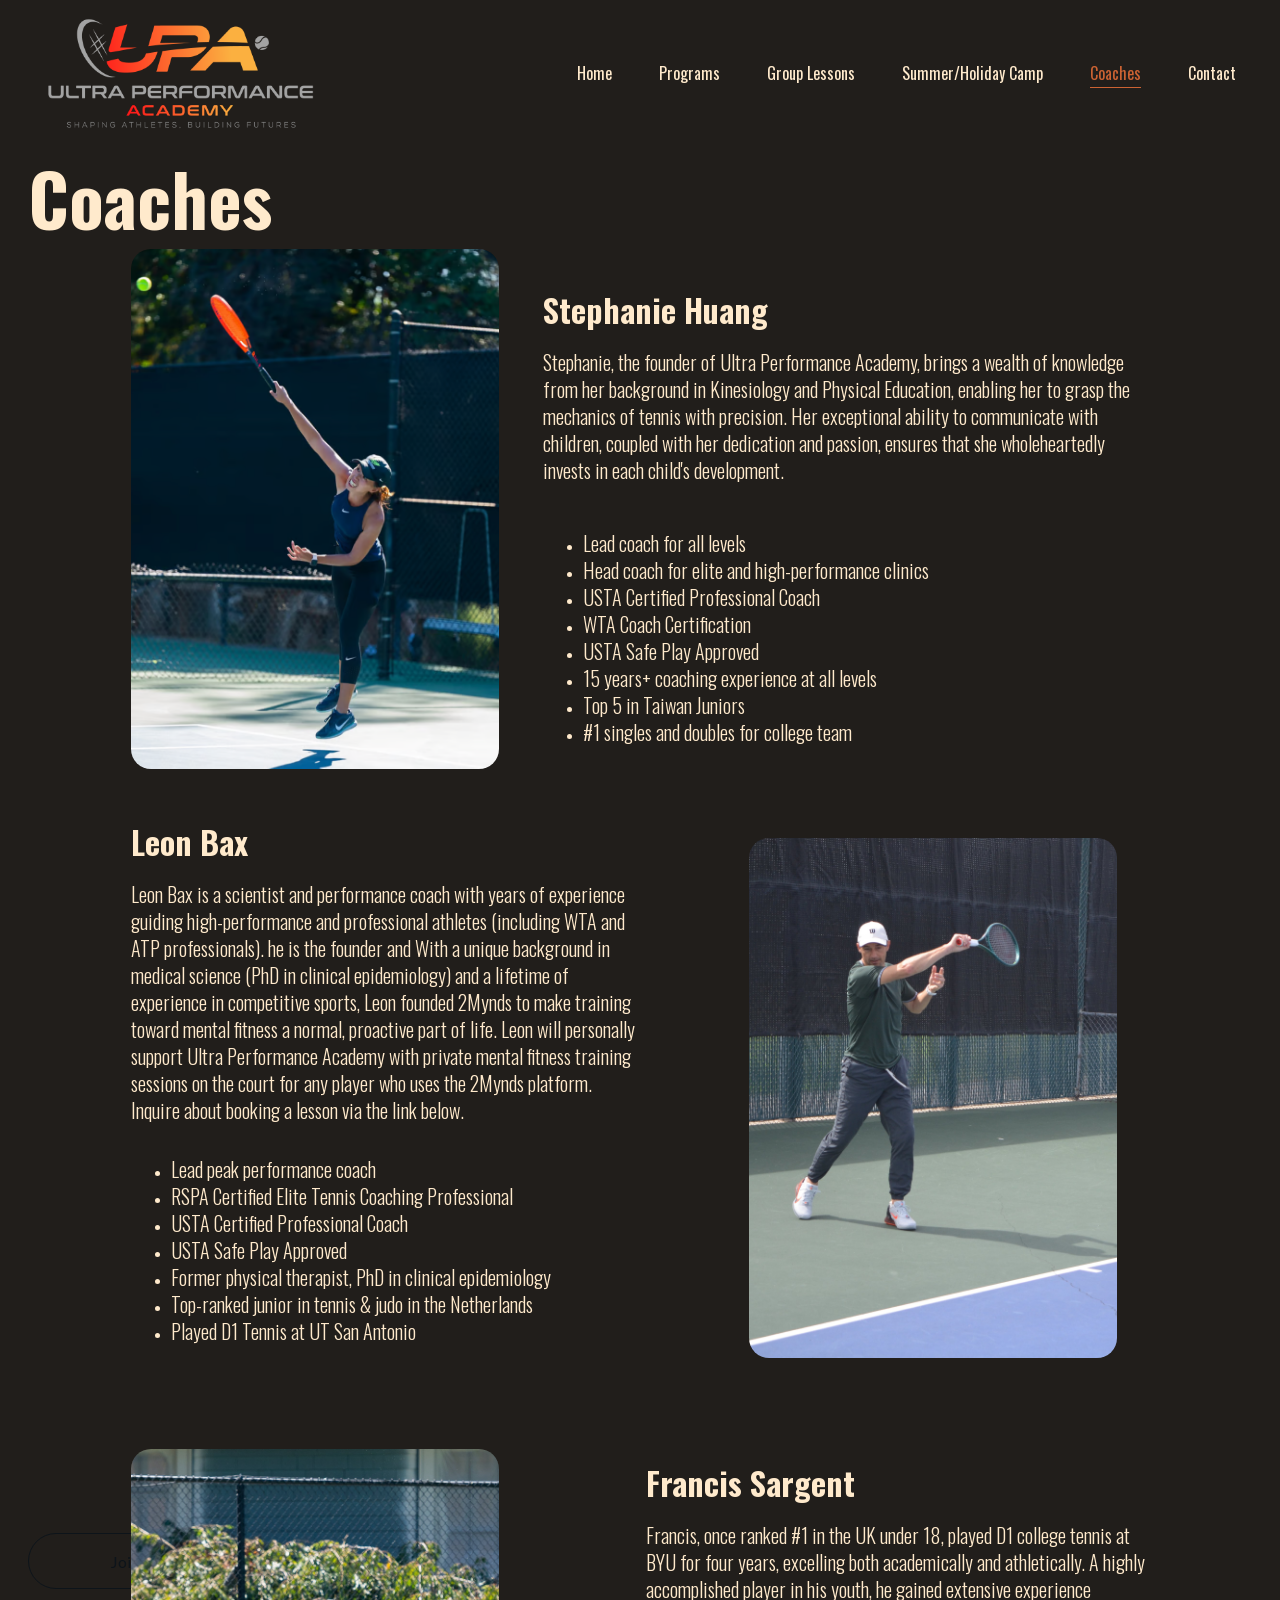
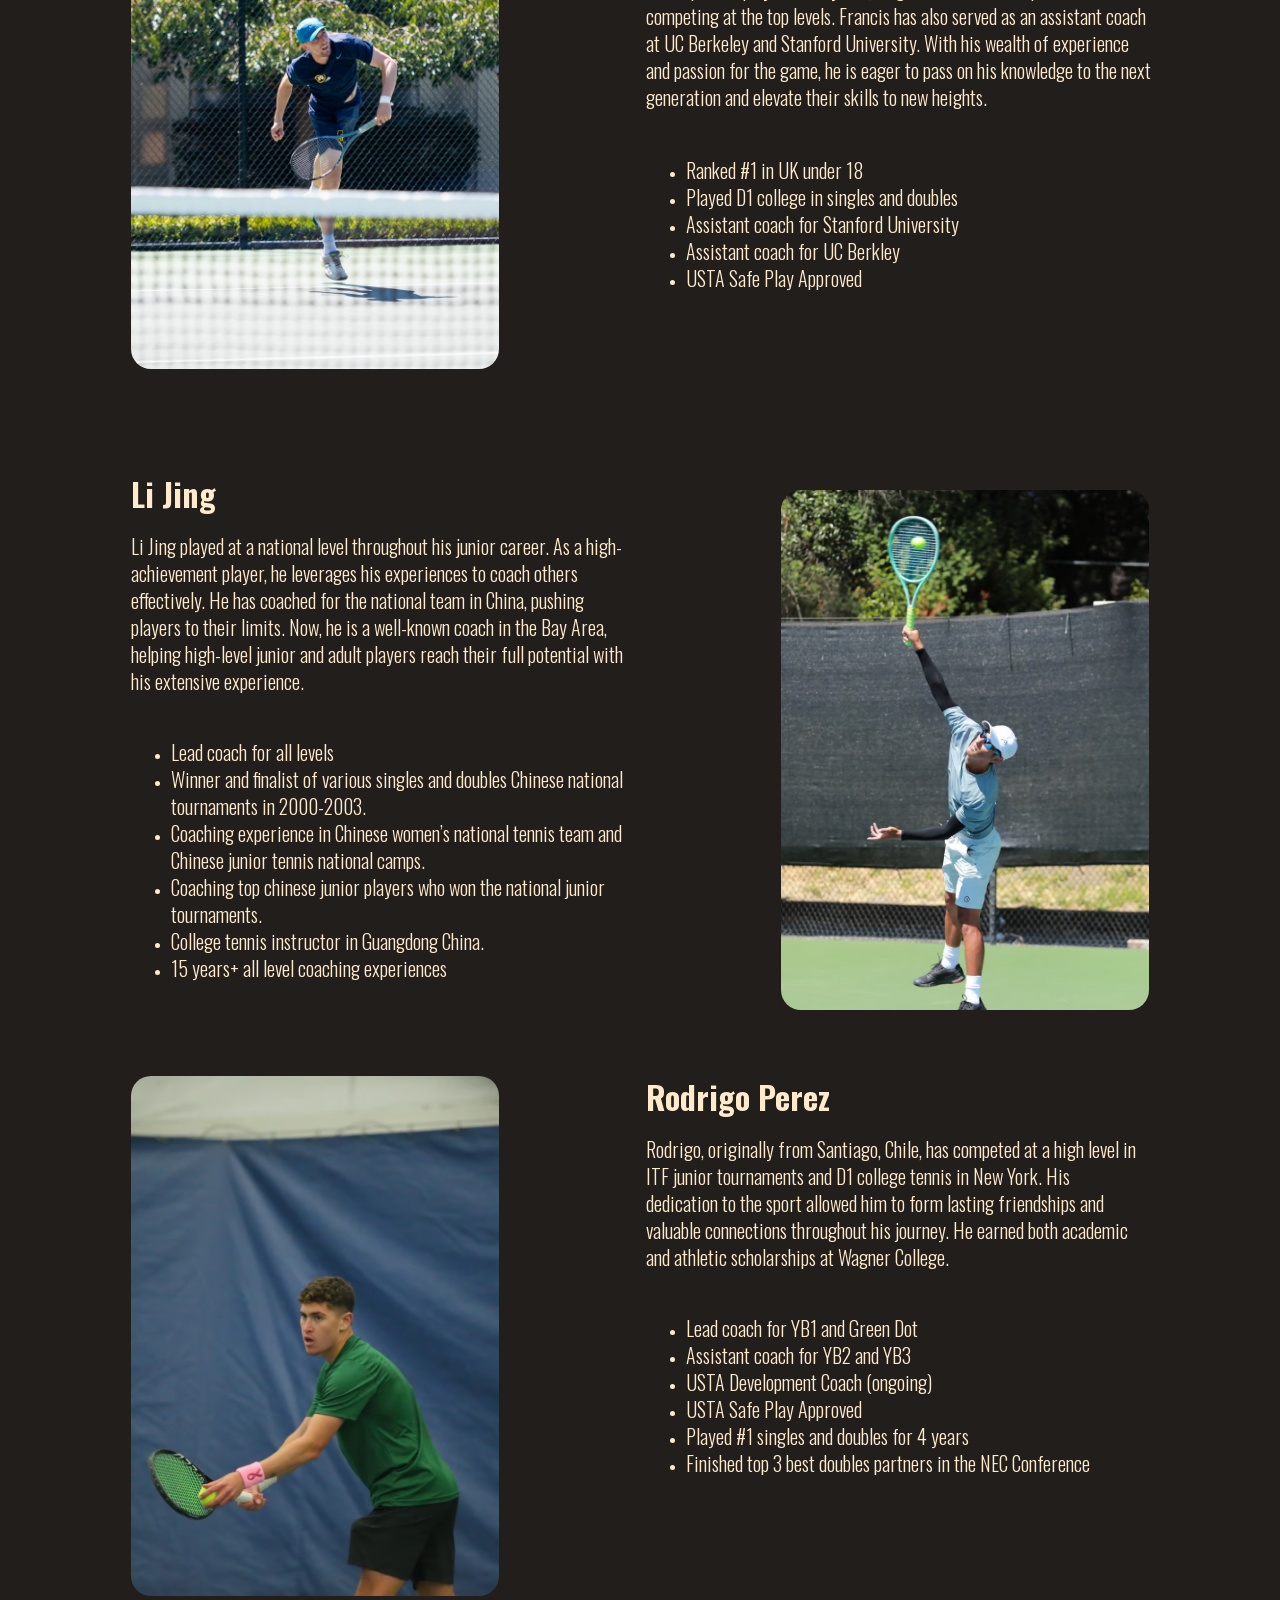
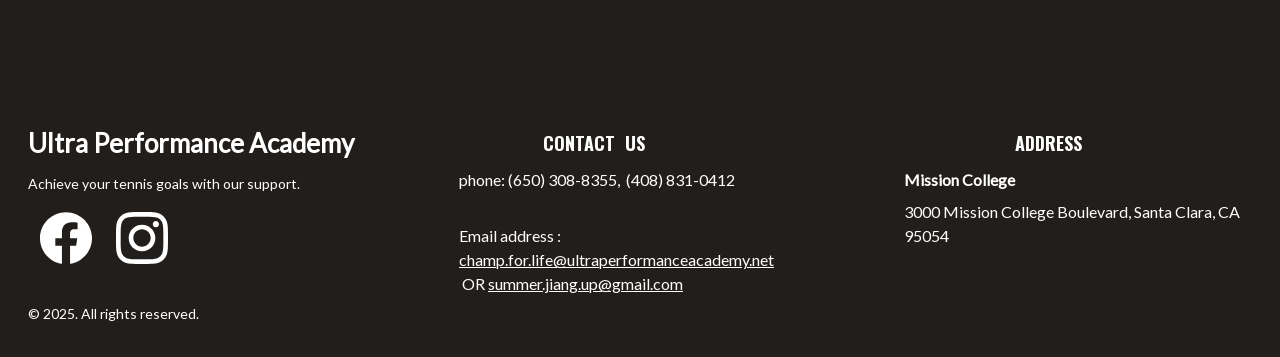
==== coaches.html @ bac02d7b "Polyfill sticky nav: dark bar + shadow after scroll past .sticky-trigger Zyro toggles opaque header " ====
<!DOCTYPE html><html lang="en"> <head><meta charset="utf-8"><meta name="viewport" content="width=device-width, initial-scale=1.0"><meta name="generator" content="Hostinger Website Builder"><script type="application/ld+json">{"@context":"https://schema.org/","name":"Expert Coaches at Ultra Performance Academy","url":"https://ultraperformanceacademy.net/coaches","description":"Meet our dedicated coaches at Ultra Performance Academy, Bay Area's premier tennis academy. Our team fosters a supportive environment for athletes to grow, achieve their goals, and excel both on and off the court.","inLanguage":"en","keywords":["tennis academy","dedicated coaches","athlete development"],"@type":"WebPage"}</script><!--[--><link rel="preconnect" href="https://assets.zyrosite.com"><!----><!----><!----><!----><!--[--><link rel="alternate" hreflang="x-default" href="coaches.html"><!--]--><link rel="stylesheet" href="assets/fonts/fonts.css" /><link rel="stylesheet" href="assets/fonts/fonts.css" /><link rel="stylesheet" href="assets/fonts/fonts.css" /><title>Expert Coaches at Ultra Performance Academy | Ultra Performance Academy</title><meta name="description" content="Meet our dedicated coaches at Ultra Performance Academy, Bay Area&#39;s premier tennis academy. Our team fosters a supportive environment for athletes to grow, achieve their goals, and excel both on and off the court."><link rel="icon" size="16x16" href="data:;base64,iVBORw0KGgo="><link rel="icon" size="32x32" href="data:;base64,iVBORw0KGgo="><link rel="icon" size="192x192" href="data:;base64,iVBORw0KGgo="><link rel="apple-touch-icon" href="data:;base64,iVBORw0KGgo="><meta content="https://ultraperformanceacademy.net/coaches" property="og:url"><link rel="canonical" href="coaches.html"><meta content="Expert Coaches at Ultra Performance Academy | Ultra Performance Academy" property="og:title"><meta name="twitter:title" content="Expert Coaches at Ultra Performance Academy | Ultra Performance Academy"><meta content="website" property="og:type"><meta property="og:description" content="Meet our dedicated coaches at Ultra Performance Academy, Bay Area&#39;s premier tennis academy. Our team fosters a supportive environment for athletes to grow, achieve their goals, and excel both on and off the court."><meta name="twitter:description" content="Meet our dedicated coaches at Ultra Performance Academy, Bay Area&#39;s premier tennis academy. Our team fosters a supportive environment for athletes to grow, achieve their goals, and excel both on and off the court."><meta property="og:site_name" content="Ultra Performance Academy"><meta name="keywords" content="tennis academy, dedicated coaches, athlete development"><meta property="og:image"><meta name="twitter:image"><meta content="" property="og:image:alt"><meta content="" name="twitter:image:alt"><meta name="twitter:card" content="summary_large_image"><!----><!--]--><style></style><link rel="prefetch" href="assets/site/traffic.txt"><script>(function(){const postDate = null;

			const currentDate = new Date().setHours(0, 0, 0, 0);
			const postPublishDate = new Date(postDate).setHours(0, 0, 0, 0);

			if (postPublishDate && currentDate < postPublishDate) {
				window.location.replace('/');
			}
		})();</script><link rel="stylesheet" href="assets/astro/_..f084XC0J.css">
<link rel="stylesheet" href="assets/astro/cookieconsent.CpXrOrr9.css">
<link rel="stylesheet" href="assets/astro/Page.kmFvoTP7.css">
<style>:root{--color-meteorite-dark: #2f1c6a;--color-meteorite-dark-2: #1F1346;--color-meteorite: #8c85ff;--color-meteorite-light: #d5dfff;--color-primary-dark: #5025d1;--color-primary: #673de6;--color-primary-light: #ebe4ff;--color-primary-charts: #B39EF3;--color-danger-dark: #d63163;--color-danger: #fc5185;--color-danger-light: #ffe8ef;--color-danger-charts: #FEA8C2;--color-warning-dark: #fea419;--color-warning-dark-2: #9F6000;--color-warning-charts: #FFD28C;--color-warning: #ffcd35;--color-warning-light: #fff8e2;--color-success-dark: #008361;--color-success: #00b090;--color-success-light: #def4f0;--color-dark: #1d1e20;--color-gray-dark: #36344d;--color-gray: #727586;--color-gray-border: #dadce0;--color-gray-light: #f2f3f6;--color-light: #fff;--color-azure: #357df9;--color-azure-light: #e3ebf9;--color-azure-dark: #265ab2;--color-indigo: #6366F1;--color-neutral-200: #D8DAE0}.whats-app-bubble{position:fixed;z-index:19;display:flex;right:20px;bottom:24px;cursor:pointer;border-radius:100px;box-shadow:#00000026 0 4px 12px}#wtpQualitySign_fixedCSS,#wtpQualitySign_popupCSS{bottom:10px!important}#wtpQualitySign_fixedCSS{z-index:17!important}#wtpQualitySign_popupCSS{z-index:18!important}
</style><script>(function(){var p=location.protocol,s=location.search;if(/[?&]anim=1(?:&|$)/.test(s))document.documentElement.classList.add("respect-zyro-animations");if(p==="file:"||p==="vscode-webview:"||/[?&]static=1(?:&|$)/.test(s))document.documentElement.classList.add("no-entry-anim");})();</script><link rel="stylesheet" href="assets/astro/animation-fallback.css" /><script src="assets/astro/header-scroll-polyfill.js" defer></script></head> <body> <div> <style>astro-island,astro-slot,astro-static-slot{display:contents}</style><script>(()=>{var e=async t=>{await(await t())()};(self.Astro||(self.Astro={})).only=e;window.dispatchEvent(new Event("astro:only"));})();</script><script>(()=>{var A=Object.defineProperty;var C=(i,o,a)=>o in i?A(i,o,{enumerable:!0,configurable:!0,writable:!0,value:a}):i[o]=a;var l=(i,o,a)=>C(i,typeof o!="symbol"?o+"":o,a);var E=new Set(["__proto__","constructor","prototype"]);{let i={0:t=>y(t),1:t=>a(t),2:t=>new RegExp(t),3:t=>new Date(t),4:t=>new Map(a(t)),5:t=>new Set(a(t)),6:t=>BigInt(t),7:t=>new URL(t),8:t=>new Uint8Array(t),9:t=>new Uint16Array(t),10:t=>new Uint32Array(t),11:t=>Number.POSITIVE_INFINITY*t},o=t=>{let[h,e]=t;return h in i?i[h](e):void 0},a=t=>t.map(o),y=t=>typeof t!="object"||t===null?t:Object.fromEntries(Object.entries(t).map(([h,e])=>[h,o(e)]));class f extends HTMLElement{constructor(){super(...arguments);l(this,"Component");l(this,"hydrator");l(this,"hydrate",async()=>{var b;if(!this.hydrator||!this.isConnected)return;let e=(b=this.parentElement)==null?void 0:b.closest("astro-island[ssr]");if(e){e.addEventListener("astro:hydrate",this.hydrate,{once:!0});return}let c=this.querySelectorAll("astro-slot"),n={},p=this.querySelectorAll("template[data-astro-template]");for(let r of p){let s=r.closest(this.tagName);s!=null&&s.isSameNode(this)&&(n[r.getAttribute("data-astro-template")||"default"]=r.innerHTML,r.remove())}for(let r of c){let s=r.closest(this.tagName);s!=null&&s.isSameNode(this)&&(n[r.getAttribute("name")||"default"]=r.innerHTML)}let u;try{u=this.hasAttribute("props")?y(JSON.parse(this.getAttribute("props"))):{}}catch(r){let s=this.getAttribute("component-url")||"<unknown>",v=this.getAttribute("component-export");throw v&&(s+=` (export ${v})`),console.error(`[hydrate] Error parsing props for component ${s}`,this.getAttribute("props"),r),r}let d;await this.hydrator(this)(this.Component,u,n,{client:this.getAttribute("client")}),this.removeAttribute("ssr"),this.dispatchEvent(new CustomEvent("astro:hydrate"))});l(this,"unmount",()=>{this.isConnected||this.dispatchEvent(new CustomEvent("astro:unmount"))})}disconnectedCallback(){document.removeEventListener("astro:after-swap",this.unmount),document.addEventListener("astro:after-swap",this.unmount,{once:!0})}connectedCallback(){if(!this.hasAttribute("await-children")||document.readyState==="interactive"||document.readyState==="complete")this.childrenConnectedCallback();else{let e=()=>{document.removeEventListener("DOMContentLoaded",e),c.disconnect(),this.childrenConnectedCallback()},c=new MutationObserver(()=>{var n;((n=this.lastChild)==null?void 0:n.nodeType)===Node.COMMENT_NODE&&this.lastChild.nodeValue==="astro:end"&&(this.lastChild.remove(),e())});c.observe(this,{childList:!0}),document.addEventListener("DOMContentLoaded",e)}}async childrenConnectedCallback(){let e=this.getAttribute("before-hydration-url");e&&await import(e),this.start()}async start(){let e=JSON.parse(this.getAttribute("opts")),c=this.getAttribute("client");if(Astro[c]===void 0){window.addEventListener(`astro:${c}`,()=>this.start(),{once:!0});return}try{await Astro[c](async()=>{let n=this.getAttribute("renderer-url"),[p,{default:u}]=await Promise.all([import(this.getAttribute("component-url")),n?import(n):()=>()=>{}]),d=this.getAttribute("component-export")||"default";if(d.includes(".")){this.Component=p;for(let m of d.split(".")){if(E.has(m)||!this.Component||typeof this.Component!="object"&&typeof this.Component!="function"||!Object.hasOwn(this.Component,m))throw new Error(`Invalid component export path: ${d}`);this.Component=this.Component[m]}}else{if(E.has(d))throw new Error(`Invalid component export path: ${d}`);this.Component=p[d]}return this.hydrator=u,this.hydrate},e,this)}catch(n){console.error("[astro-island] Error hydrating %s",this.getAttribute("component-url"),n)}}attributeChangedCallback(){this.hydrate()}}l(f,"observedAttributes",["props"]),customElements.get("astro-island")||customElements.define("astro-island",f)}})();</script><astro-island uid="2fBzo7" component-url="assets/astro/ClientHead.BhQ41lFz.js" component-export="default" renderer-url="assets/astro/client.CLV3Binp.js" props="{&quot;page-noindex&quot;:[0,false],&quot;canonical-url&quot;:[0,&quot;https://ultraperformanceacademy.net/coaches&quot;],&quot;site-meta&quot;:[0,{&quot;version&quot;:[0,201],&quot;template&quot;:[0,&quot;aigenerated&quot;],&quot;metaTitle&quot;:[0,&quot;Ultra Performance Academy&quot;],&quot;aiWebsiteType&quot;:[0,&quot;Business&quot;],&quot;defaultLocale&quot;:[0,&quot;system&quot;],&quot;isPrivateModeActive&quot;:[0,false],&quot;demoEcommerceStoreId&quot;:[0,&quot;demo_01G0E9P2R0CFTNBWEEFCEV8EG5&quot;],&quot;shouldAddWWWPrefixToDomain&quot;:[0,false]}],&quot;domain&quot;:[0,&quot;ultraperformanceacademy.net&quot;]}" ssr client="only" opts="{&quot;name&quot;:&quot;ClientHead&quot;,&quot;value&quot;:&quot;vue&quot;}"></astro-island> <script>(()=>{var e=async t=>{await(await t())()};(self.Astro||(self.Astro={})).load=e;window.dispatchEvent(new Event("astro:load"));})();</script><astro-island uid="ZEvBFn" prefix="s1" component-url="assets/astro/Page.DamvI485.js" component-export="default" renderer-url="assets/astro/client.CLV3Binp.js" props="{&quot;pageData&quot;:[0,{&quot;pages&quot;:[0,{&quot;z7ZmaN&quot;:[0,{&quot;meta&quot;:[0,{&quot;title&quot;:[0,&quot;Premier Tennis Academy in Bay Area for Aspiring Athletes&quot;],&quot;noindex&quot;:[0,false],&quot;keywords&quot;:[1,[[0,&quot;tennis academy&quot;],[0,&quot;Bay Area&quot;],[0,&quot;athlete development&quot;]]],&quot;password&quot;:[0,&quot;&quot;],&quot;ogImageAlt&quot;:[0,&quot;&quot;],&quot;description&quot;:[0,&quot;At Ultra Performance Academy, we provide tailored tennis programs designed to help players excel. Our experienced coaches foster a supportive environment, encouraging athletes to push their limits and achieve their goals both on and off the court. Join us to elevate your game and experience growth.&quot;],&quot;focusKeyword&quot;:[0,&quot;tennis academy&quot;],&quot;passwordDesign&quot;:[0,&quot;default&quot;],&quot;passwordBackText&quot;:[0,&quot;Back to&quot;],&quot;passwordButtonText&quot;:[0,&quot;Enter&quot;],&quot;passwordHeadingText&quot;:[0,&quot;Guest area&quot;],&quot;passwordSubheadingText&quot;:[0,&quot;Please enter the password to access the page&quot;],&quot;passwordPlaceholderText&quot;:[0,&quot;Type password&quot;]}],&quot;name&quot;:[0,&quot;Small Group&quot;],&quot;slug&quot;:[0,&quot;small-group&quot;],&quot;type&quot;:[0,&quot;default&quot;],&quot;blocks&quot;:[1,[[0,&quot;zd40Sk&quot;],[0,&quot;zffVPf&quot;]]],&quot;hiddenSlots&quot;:[1,[]]}],&quot;zZMSg3&quot;:[0,{&quot;meta&quot;:[0,{&quot;title&quot;:[0,&quot;Premier Tennis Academy in Bay Area for Aspiring Athletes&quot;],&quot;noindex&quot;:[0,false],&quot;keywords&quot;:[1,[[0,&quot;tennis academy&quot;],[0,&quot;Bay Area&quot;],[0,&quot;athlete development&quot;]]],&quot;password&quot;:[0,&quot;&quot;],&quot;ogImageAlt&quot;:[0,&quot;&quot;],&quot;description&quot;:[0,&quot;At Ultra Performance Academy, we provide tailored tennis programs designed to help players excel. Our experienced coaches foster a supportive environment, encouraging athletes to push their limits and achieve their goals both on and off the court. Join us to elevate your game and experience growth.&quot;],&quot;focusKeyword&quot;:[0,&quot;tennis academy&quot;],&quot;passwordDesign&quot;:[0,&quot;default&quot;],&quot;passwordBackText&quot;:[0,&quot;Back to&quot;],&quot;passwordButtonText&quot;:[0,&quot;Enter&quot;],&quot;passwordHeadingText&quot;:[0,&quot;Guest area&quot;],&quot;passwordSubheadingText&quot;:[0,&quot;Please enter the password to access the page&quot;],&quot;passwordPlaceholderText&quot;:[0,&quot;Type password&quot;]}],&quot;name&quot;:[0,&quot;Group Lessons&quot;],&quot;slug&quot;:[0,&quot;group-lessons&quot;],&quot;type&quot;:[0,&quot;default&quot;],&quot;blocks&quot;:[1,[[0,&quot;zhB6Fr&quot;],[0,&quot;zzUuTt&quot;],[0,&quot;zZacQu&quot;]]],&quot;hiddenSlots&quot;:[1,[]]}],&quot;zwQZJ2&quot;:[0,{&quot;meta&quot;:[0,{&quot;title&quot;:[0,&quot;Premier Tennis Academy in Bay Area for Aspiring Athletes&quot;],&quot;noindex&quot;:[0,false],&quot;keywords&quot;:[1,[[0,&quot;tennis academy&quot;],[0,&quot;Bay Area&quot;],[0,&quot;athlete development&quot;]]],&quot;password&quot;:[0,&quot;&quot;],&quot;ogImageAlt&quot;:[0,&quot;&quot;],&quot;description&quot;:[0,&quot;At Ultra Performance Academy, we provide tailored tennis programs designed to help players excel. Our experienced coaches foster a supportive environment, encouraging athletes to push their limits and achieve their goals both on and off the court. Join us to elevate your game and experience growth.&quot;],&quot;focusKeyword&quot;:[0,&quot;tennis academy&quot;],&quot;passwordDesign&quot;:[0,&quot;default&quot;],&quot;passwordBackText&quot;:[0,&quot;Back to&quot;],&quot;passwordButtonText&quot;:[0,&quot;Enter&quot;],&quot;passwordHeadingText&quot;:[0,&quot;Guest area&quot;],&quot;passwordSubheadingText&quot;:[0,&quot;Please enter the password to access the page&quot;],&quot;passwordPlaceholderText&quot;:[0,&quot;Type password&quot;]}],&quot;name&quot;:[0,&quot;Summer/Holiday Camp&quot;],&quot;slug&quot;:[0,&quot;summerholiday-camp&quot;],&quot;type&quot;:[0,&quot;default&quot;],&quot;blocks&quot;:[1,[[0,&quot;zPOFpk&quot;],[0,&quot;zQC7pj&quot;]]],&quot;hiddenSlots&quot;:[1,[]]}],&quot;ai-BxgeD&quot;:[0,{&quot;meta&quot;:[0,{&quot;title&quot;:[0,&quot;Premier Tennis Academy in Bay Area for Aspiring Athletes&quot;],&quot;keywords&quot;:[1,[[0,&quot;tennis academy&quot;],[0,&quot;Bay Area&quot;],[0,&quot;athlete development&quot;]]],&quot;description&quot;:[0,&quot;At Ultra Performance Academy, we provide tailored tennis programs designed to help players excel. Our experienced coaches foster a supportive environment, encouraging athletes to push their limits and achieve their goals both on and off the court. Join us to elevate your game and experience growth.&quot;],&quot;focusKeyword&quot;:[0,&quot;tennis academy&quot;]}],&quot;name&quot;:[0,&quot;Programs&quot;],&quot;slug&quot;:[0,&quot;programs&quot;],&quot;type&quot;:[0,&quot;default&quot;],&quot;blocks&quot;:[1,[[0,&quot;ai-tkQhTM&quot;],[0,&quot;z2Oli8&quot;],[0,&quot;ai-IC1CFQ&quot;],[0,&quot;ai-4ZuwDZ&quot;]]],&quot;hiddenSlots&quot;:[1,[]]}],&quot;ai-OQQh6&quot;:[0,{&quot;meta&quot;:[0,{&quot;title&quot;:[0,&quot;Expert Coaches at Ultra Performance Academy&quot;],&quot;keywords&quot;:[1,[[0,&quot;tennis academy&quot;],[0,&quot;dedicated coaches&quot;],[0,&quot;athlete development&quot;]]],&quot;description&quot;:[0,&quot;Meet our dedicated coaches at Ultra Performance Academy, Bay Area&#39;s premier tennis academy. Our team fosters a supportive environment for athletes to grow, achieve their goals, and excel both on and off the court.&quot;],&quot;focusKeyword&quot;:[0,&quot;tennis academy&quot;]}],&quot;name&quot;:[0,&quot;Coaches&quot;],&quot;slug&quot;:[0,&quot;coaches&quot;],&quot;type&quot;:[0,&quot;default&quot;],&quot;blocks&quot;:[1,[[0,&quot;ai-19pB5F&quot;]]],&quot;hiddenSlots&quot;:[1,[]]}],&quot;ai-ZcPyM&quot;:[0,{&quot;meta&quot;:[0,{&quot;title&quot;:[0,&quot;Premier Tennis Academy in the Bay Area&quot;],&quot;keywords&quot;:[1,[[0,&quot;tennis academy&quot;],[0,&quot;Bay Area&quot;],[0,&quot;performance coaching&quot;]]],&quot;description&quot;:[0,&quot;Ultra Performance Tennis Academy offers expert coaching and a supportive environment for tennis players. Our dedicated team helps athletes achieve their goals, fostering growth both on and off the court. Join us to elevate your game and experience unparalleled training.&quot;],&quot;focusKeyword&quot;:[0,&quot;tennis academy&quot;]}],&quot;name&quot;:[0,&quot;Home&quot;],&quot;slug&quot;:[0,&quot;home&quot;],&quot;type&quot;:[0,&quot;default&quot;],&quot;blocks&quot;:[1,[[0,&quot;ai--NWn9j&quot;],[0,&quot;ai-GohkJZ&quot;],[0,&quot;ai-s6IZIV&quot;],[0,&quot;ai-DNVog2&quot;],[0,&quot;ai-yVNNNf&quot;]]],&quot;hiddenSlots&quot;:[1,[]]}],&quot;ai-ihdeA&quot;:[0,{&quot;meta&quot;:[0,{&quot;title&quot;:[0,&quot;Contact Ultra Performance Academy for Tennis Training Inquiries&quot;],&quot;keywords&quot;:[1,[[0,&quot;tennis academy&quot;],[0,&quot;coaching&quot;],[0,&quot;athlete support&quot;]]],&quot;description&quot;:[0,&quot;Get in touch with Ultra Performance Academy to learn more about our tennis programs, coaching staff, and how we can help you achieve your athletic goals in a supportive environment. We look forward to hearing from you!&quot;],&quot;focusKeyword&quot;:[0,&quot;tennis academy&quot;]}],&quot;name&quot;:[0,&quot;Contact&quot;],&quot;slug&quot;:[0,&quot;contact&quot;],&quot;type&quot;:[0,&quot;default&quot;],&quot;blocks&quot;:[1,[[0,&quot;ai-1dMDgy&quot;],[0,&quot;ai-3Z8mOR&quot;]]],&quot;hiddenSlots&quot;:[1,[]]}]}],&quot;blocks&quot;:[0,{&quot;header&quot;:[0,{&quot;slot&quot;:[0,&quot;header&quot;],&quot;type&quot;:[0,&quot;BlockNavigation&quot;],&quot;mobile&quot;:[0,{&quot;height&quot;:[0,72],&quot;logoHeight&quot;:[0,24]}],&quot;desktop&quot;:[0,{&quot;height&quot;:[0,145],&quot;logoHeight&quot;:[0,117]}],&quot;settings&quot;:[0,{&quot;styles&quot;:[0,{&quot;width&quot;:[0,&quot;1240px&quot;],&quot;padding&quot;:[0,&quot;14px 16px 14px 16px&quot;],&quot;m-padding&quot;:[0,&quot;24px 16px 24px 16px&quot;],&quot;logo-width&quot;:[0,&quot;272px&quot;],&quot;cartIconSize&quot;:[0,&quot;24px&quot;],&quot;link-spacing&quot;:[0,&quot;47px&quot;],&quot;m-logo-width&quot;:[0,&quot;55px&quot;],&quot;m-link-spacing&quot;:[0,&quot;20px&quot;],&quot;element-spacing&quot;:[0,&quot;32px&quot;],&quot;contrastBackgroundColor&quot;:[0,&quot;rgb(67, 61, 55)&quot;]}],&quot;cartText&quot;:[0,&quot;&quot;],&quot;isSticky&quot;:[0,true],&quot;showLogo&quot;:[0,true],&quot;headerLayout&quot;:[0,&quot;desktop-1&quot;],&quot;isCartVisible&quot;:[0,true],&quot;logoImagePath&quot;:[0,&quot;transparent1-YbNB6q61jjSn7eRZ.png&quot;],&quot;mHeaderLayout&quot;:[0,&quot;mobile-1&quot;],&quot;logoImageOrigin&quot;:[0,&quot;assets&quot;],&quot;mobileLinksAlignment&quot;:[0,&quot;right&quot;]}],&quot;zindexes&quot;:[1,[]],&quot;background&quot;:[0,{&quot;color&quot;:[0,&quot;rgb(33, 30, 27)&quot;],&quot;current&quot;:[0,&quot;color&quot;],&quot;isTransparent&quot;:[0,true]}],&quot;components&quot;:[1,[]],&quot;fontFamily&quot;:[0,&quot;Oswald&quot;],&quot;fontWeight&quot;:[0,400],&quot;logoAspectRatio&quot;:[0,2.3255813953488373],&quot;navLinkTextColor&quot;:[0,&quot;rgb(255, 234, 204)&quot;],&quot;navLinkTextColorHover&quot;:[0,&quot;rgb(204, 99, 51)&quot;]}],&quot;zSiG-O&quot;:[0,{&quot;slot&quot;:[0,&quot;footer&quot;],&quot;type&quot;:[0,&quot;BlockLayout&quot;],&quot;mobile&quot;:[0,{&quot;minHeight&quot;:[0,697]}],&quot;desktop&quot;:[0,{&quot;minHeight&quot;:[0,254]}],&quot;settings&quot;:[0,{&quot;styles&quot;:[0,{&quot;cols&quot;:[0,&quot;12&quot;],&quot;rows&quot;:[0,10],&quot;width&quot;:[0,&quot;1224px&quot;],&quot;m-rows&quot;:[0,&quot;1&quot;],&quot;col-gap&quot;:[0,&quot;24px&quot;],&quot;row-gap&quot;:[0,&quot;16px&quot;],&quot;row-size&quot;:[0,&quot;48px&quot;],&quot;column-gap&quot;:[0,&quot;24px&quot;],&quot;block-padding&quot;:[0,&quot;16px 0 16px 0&quot;],&quot;m-block-padding&quot;:[0,&quot;40px 16px 40px 16px&quot;]}]}],&quot;zindexes&quot;:[1,[[0,&quot;ai-6lvrov&quot;],[0,&quot;ai-QJbltx&quot;],[0,&quot;ai--IpMId&quot;],[0,&quot;ai-DMmvE7&quot;],[0,&quot;ai-1KKXez&quot;],[0,&quot;ai-dmyfGE&quot;],[0,&quot;ai-dn2DAU&quot;],[0,&quot;zQIr0T&quot;]]],&quot;background&quot;:[0,{&quot;color&quot;:[0,&quot;#211E1B&quot;],&quot;current&quot;:[0,&quot;color&quot;]}],&quot;components&quot;:[1,[[0,&quot;ai-6lvrov&quot;],[0,&quot;ai-QJbltx&quot;],[0,&quot;ai--IpMId&quot;],[0,&quot;ai-DMmvE7&quot;],[0,&quot;ai-1KKXez&quot;],[0,&quot;ai-dmyfGE&quot;],[0,&quot;ai-dn2DAU&quot;],[0,&quot;zQIr0T&quot;]]],&quot;initialBlockId&quot;:[0,&quot;W7N_1fYuy&quot;]}],&quot;ai-19pB5F&quot;:[0,{&quot;type&quot;:[0,&quot;BlockLayout&quot;],&quot;mobile&quot;:[0,{&quot;minHeight&quot;:[0,3736]}],&quot;desktop&quot;:[0,{&quot;minHeight&quot;:[0,3158]}],&quot;settings&quot;:[0,{&quot;styles&quot;:[0,{&quot;block-padding&quot;:[0,&quot;16px 0 16px 0&quot;],&quot;m-block-padding&quot;:[0,&quot;16px&quot;]}]}],&quot;zindexes&quot;:[1,[[0,&quot;ai-fplKPO&quot;],[0,&quot;ai-nY3ghB&quot;],[0,&quot;ai-RGy2OJ&quot;],[0,&quot;zgxOm2&quot;],[0,&quot;zX3lEV&quot;],[0,&quot;zp6MD5&quot;],[0,&quot;zC0EGZ&quot;],[0,&quot;zUWN8z&quot;],[0,&quot;z3bPzD&quot;],[0,&quot;zxRD5r&quot;],[0,&quot;zEb1MO&quot;],[0,&quot;zfVm-E&quot;]]],&quot;attachment&quot;:[0,&quot;fixed&quot;],&quot;background&quot;:[0,{&quot;color&quot;:[0,&quot;rgb(33, 30, 27)&quot;],&quot;current&quot;:[0,&quot;color&quot;],&quot;gradient&quot;:[0,{&quot;angle&quot;:[0,135],&quot;colors&quot;:[1,[[0,{&quot;value&quot;:[0,&quot;#CC6333&quot;]}],[0,{&quot;value&quot;:[0,&quot;rgb(143, 17, 168)&quot;]}]]],&quot;isAnimated&quot;:[0,false]}],&quot;overlay-opacity&quot;:[0,&quot;0.90&quot;]}],&quot;components&quot;:[1,[[0,&quot;ai-fplKPO&quot;],[0,&quot;ai-nY3ghB&quot;],[0,&quot;ai-RGy2OJ&quot;],[0,&quot;zgxOm2&quot;],[0,&quot;zX3lEV&quot;],[0,&quot;zp6MD5&quot;],[0,&quot;zC0EGZ&quot;],[0,&quot;zUWN8z&quot;],[0,&quot;z3bPzD&quot;],[0,&quot;zxRD5r&quot;],[0,&quot;zEb1MO&quot;],[0,&quot;zfVm-E&quot;]]],&quot;initialBlockId&quot;:[0,&quot;z4bZoG&quot;]}]}],&quot;elements&quot;:[0,{&quot;z3bPzD&quot;:[0,{&quot;rel&quot;:[0,&quot;nofollow&quot;],&quot;type&quot;:[0,&quot;GridImage&quot;],&quot;mobile&quot;:[0,{&quot;top&quot;:[0,1385],&quot;left&quot;:[0,0],&quot;width&quot;:[0,328],&quot;height&quot;:[0,224]}],&quot;desktop&quot;:[0,{&quot;top&quot;:[0,693],&quot;crop&quot;:[0,{&quot;top&quot;:[0,0],&quot;left&quot;:[0,19.304556354916063],&quot;scale&quot;:[0,1]}],&quot;left&quot;:[0,721],&quot;width&quot;:[0,368],&quot;height&quot;:[0,520],&quot;borderRadius&quot;:[0,&quot;20px&quot;]}],&quot;settings&quot;:[0,{&quot;alt&quot;:[0,&quot;&quot;],&quot;path&quot;:[0,&quot;nl1_7084-mePxgbwjQZHLJkaQ.JPG&quot;],&quot;origin&quot;:[0,&quot;assets&quot;],&quot;styles&quot;:[0,{&quot;align&quot;:[0,&quot;center&quot;],&quot;justify&quot;:[0,&quot;center&quot;],&quot;m-element-margin&quot;:[0,&quot;0 0 16px 0&quot;]}],&quot;clickAction&quot;:[0,&quot;none&quot;]}],&quot;animation&quot;:[0,{&quot;name&quot;:[0,&quot;slide&quot;],&quot;type&quot;:[0,&quot;global&quot;]}],&quot;initialElementId&quot;:[0,&quot;zKG4D9&quot;],&quot;fullResolutionWidth&quot;:[0,3261],&quot;fullResolutionHeight&quot;:[0,2160]}],&quot;zC0EGZ&quot;:[0,{&quot;rel&quot;:[0,&quot;nofollow&quot;],&quot;type&quot;:[0,&quot;GridImage&quot;],&quot;mobile&quot;:[0,{&quot;top&quot;:[0,2890],&quot;left&quot;:[0,0],&quot;width&quot;:[0,328],&quot;height&quot;:[0,224]}],&quot;desktop&quot;:[0,{&quot;top&quot;:[0,1945],&quot;crop&quot;:[0,{&quot;top&quot;:[0,54.09356725146199],&quot;left&quot;:[0,50],&quot;scale&quot;:[0,1]}],&quot;left&quot;:[0,753],&quot;width&quot;:[0,368],&quot;height&quot;:[0,520],&quot;borderRadius&quot;:[0,&quot;20px&quot;]}],&quot;settings&quot;:[0,{&quot;alt&quot;:[0,&quot;&quot;],&quot;path&quot;:[0,&quot;screenshot-2025-04-20-at-11.22.18a-pm-dJoZP5bn5osBWRr4.png&quot;],&quot;origin&quot;:[0,&quot;assets&quot;],&quot;styles&quot;:[0,{&quot;align&quot;:[0,&quot;center&quot;],&quot;justify&quot;:[0,&quot;center&quot;],&quot;m-element-margin&quot;:[0,&quot;0 0 16px 0&quot;]}],&quot;clickAction&quot;:[0,&quot;none&quot;]}],&quot;animation&quot;:[0,{&quot;name&quot;:[0,&quot;slide&quot;],&quot;type&quot;:[0,&quot;global&quot;]}],&quot;initialElementId&quot;:[0,&quot;zKG4D9&quot;],&quot;fullResolutionWidth&quot;:[0,827],&quot;fullResolutionHeight&quot;:[0,1159]}],&quot;zEb1MO&quot;:[0,{&quot;rel&quot;:[0,&quot;nofollow&quot;],&quot;type&quot;:[0,&quot;GridImage&quot;],&quot;mobile&quot;:[0,{&quot;top&quot;:[0,3564],&quot;left&quot;:[0,0],&quot;width&quot;:[0,328],&quot;height&quot;:[0,256]}],&quot;desktop&quot;:[0,{&quot;top&quot;:[0,2531],&quot;crop&quot;:[0,{&quot;top&quot;:[0,100],&quot;left&quot;:[0,39.23076923076923],&quot;scale&quot;:[0,1]}],&quot;left&quot;:[0,103],&quot;width&quot;:[0,368],&quot;height&quot;:[0,520],&quot;borderRadius&quot;:[0,&quot;20px&quot;]}],&quot;settings&quot;:[0,{&quot;alt&quot;:[0,&quot;&quot;],&quot;path&quot;:[0,&quot;screenshot-2025-04-20-at-11.32.48a-pm-mk3v4qoyx6hq3JBe.png&quot;],&quot;origin&quot;:[0,&quot;assets&quot;],&quot;styles&quot;:[0,{&quot;align&quot;:[0,&quot;center&quot;],&quot;justify&quot;:[0,&quot;center&quot;],&quot;m-element-margin&quot;:[0,&quot;0 0 16px 0&quot;]}],&quot;clickAction&quot;:[0,&quot;none&quot;]}],&quot;animation&quot;:[0,{&quot;name&quot;:[0,&quot;slide&quot;],&quot;type&quot;:[0,&quot;global&quot;]}],&quot;initialElementId&quot;:[0,&quot;zKG4D9&quot;],&quot;fullResolutionWidth&quot;:[0,873],&quot;fullResolutionHeight&quot;:[0,1049]}],&quot;zQIr0T&quot;:[0,{&quot;type&quot;:[0,&quot;GridTextBox&quot;],&quot;mobile&quot;:[0,{&quot;top&quot;:[0,414],&quot;left&quot;:[0,0],&quot;width&quot;:[0,328],&quot;height&quot;:[0,112]}],&quot;content&quot;:[0,&quot;&lt;p dir=\&quot;auto\&quot; style=\&quot;color: rgb(255, 255, 255); letter-spacing: normal; margin-bottom: 8px\&quot; class=\&quot;body\&quot;&gt;&lt;span style=\&quot;color: inherit; font-weight: 700\&quot;&gt;&lt;strong&gt;Mission College&lt;/strong&gt;&lt;/span&gt;&lt;/p&gt;&lt;p dir=\&quot;auto\&quot; style=\&quot;color: rgb(255, 255, 255); letter-spacing: normal; margin-bottom: 32px\&quot; class=\&quot;body\&quot;&gt;3000 Mission College Boulevard, Santa Clara, CA 95054&lt;/p&gt;&quot;],&quot;desktop&quot;:[0,{&quot;top&quot;:[0,64],&quot;left&quot;:[0,876],&quot;width&quot;:[0,348],&quot;height&quot;:[0,113]}],&quot;settings&quot;:[0,{&quot;styles&quot;:[0,{&quot;text&quot;:[0,&quot;left&quot;],&quot;align&quot;:[0,&quot;flex-start&quot;],&quot;justify&quot;:[0,&quot;center&quot;],&quot;m-element-margin&quot;:[0,&quot;0 0 24px 0&quot;]}]}],&quot;animation&quot;:[0,{&quot;name&quot;:[0,&quot;slide&quot;],&quot;type&quot;:[0,&quot;global&quot;]}],&quot;initialElementId&quot;:[0,&quot;fRoA6n-q74&quot;]}],&quot;zUWN8z&quot;:[0,{&quot;type&quot;:[0,&quot;GridTextBox&quot;],&quot;mobile&quot;:[0,{&quot;top&quot;:[0,2370],&quot;left&quot;:[0,0],&quot;width&quot;:[0,328],&quot;height&quot;:[0,510]}],&quot;content&quot;:[0,&quot;&lt;h5 dir=\&quot;auto\&quot; style=\&quot;color: rgb(255, 234, 204); --lineHeightDesktop: 1.3; --fontSizeDesktop: 32px; margin-bottom: 16px;\&quot;&gt;&lt;span style=\&quot;font-family: Oswald; font-weight: 700;\&quot;&gt;&lt;strong&gt;Li Jing&lt;/strong&gt;&lt;/span&gt;&lt;/h5&gt;&lt;p dir=\&quot;auto\&quot; class=\&quot;body\&quot; style=\&quot;color: rgb(255, 234, 204); --lineHeightDesktop: 1.3; --fontSizeDesktop: 20px; margin-bottom: 9px;\&quot;&gt;&lt;span style=\&quot;text-transform: none; letter-spacing: normal; font-family: Oswald; font-weight: 300;\&quot;&gt;Li Jing played at a national level throughout his junior career. As a high-achievement player, he leverages his experiences to coach others effectively. He has coached for the national team in China, pushing players to their limits. Now, he is a well-known coach in the Bay Area, helping high-level junior and adult players reach their full potential with his extensive experience.&lt;/span&gt;&lt;/p&gt;&lt;p dir=\&quot;auto\&quot; class=\&quot;body\&quot; style=\&quot;color: rgb(255, 234, 204); --lineHeightDesktop: 1.3; --fontSizeDesktop: 20px; margin-bottom: 9px;\&quot;&gt;&lt;/p&gt;&lt;ul dir=\&quot;auto\&quot;&gt;&lt;li style=\&quot;color: rgb(255, 234, 204);\&quot;&gt;&lt;p dir=\&quot;auto\&quot; class=\&quot;body\&quot; style=\&quot;color: rgb(255, 234, 204); --lineHeightDesktop: 1.3; --fontSizeDesktop: 20px; margin-bottom: 0px;\&quot;&gt;&lt;span style=\&quot;font-family: Oswald; font-weight: 300;\&quot;&gt;Lead coach for all levels&lt;/span&gt;&lt;/p&gt;&lt;/li&gt;&lt;li style=\&quot;color: rgb(255, 234, 204);\&quot;&gt;&lt;p dir=\&quot;auto\&quot; class=\&quot;body\&quot; style=\&quot;color: rgb(255, 234, 204); --lineHeightDesktop: 1.3; --fontSizeDesktop: 20px; margin-bottom: 0px;\&quot;&gt;&lt;span style=\&quot;font-family: Oswald; font-weight: 300;\&quot;&gt;Winner and finalist of various singles and doubles Chinese national tournaments in 2000-2003.&lt;/span&gt;&lt;/p&gt;&lt;/li&gt;&lt;li style=\&quot;color: rgb(255, 234, 204);\&quot;&gt;&lt;p dir=\&quot;auto\&quot; class=\&quot;body\&quot; style=\&quot;color: rgb(255, 234, 204); --lineHeightDesktop: 1.3; --fontSizeDesktop: 20px; margin-bottom: 0px;\&quot;&gt;&lt;span style=\&quot;font-family: Oswald; font-weight: 300;\&quot;&gt;Coaching experience in Chinese women’s national tennis team and Chinese junior tennis national camps.&lt;/span&gt;&lt;/p&gt;&lt;/li&gt;&lt;li style=\&quot;color: rgb(255, 234, 204);\&quot;&gt;&lt;p dir=\&quot;auto\&quot; class=\&quot;body\&quot; style=\&quot;color: rgb(255, 234, 204); --lineHeightDesktop: 1.3; --fontSizeDesktop: 20px; margin-bottom: 0px;\&quot;&gt;&lt;span style=\&quot;font-family: Oswald; font-weight: 300;\&quot;&gt;Coaching top chinese junior players who won the national junior tournaments.&lt;/span&gt;&lt;/p&gt;&lt;/li&gt;&lt;li style=\&quot;color: rgb(255, 234, 204);\&quot;&gt;&lt;p dir=\&quot;auto\&quot; class=\&quot;body\&quot; style=\&quot;color: rgb(255, 234, 204); --lineHeightDesktop: 1.3; --fontSizeDesktop: 20px; margin-bottom: 0px;\&quot;&gt;&lt;span style=\&quot;font-family: Oswald; font-weight: 300;\&quot;&gt;College tennis instructor in Guangdong China.&lt;/span&gt;&lt;/p&gt;&lt;/li&gt;&lt;li style=\&quot;color: rgb(255, 234, 204);\&quot;&gt;&lt;p dir=\&quot;auto\&quot; class=\&quot;body\&quot; style=\&quot;color: rgb(255, 234, 204); --lineHeightDesktop: 1.3; --fontSizeDesktop: 20px; margin-bottom: 0px;\&quot;&gt;&lt;span style=\&quot;font-family: Oswald; font-weight: 300;\&quot;&gt;15 years+ all level coaching experiences&lt;/span&gt;&lt;/p&gt;&lt;/li&gt;&lt;/ul&gt;&quot;],&quot;desktop&quot;:[0,{&quot;top&quot;:[0,1928],&quot;left&quot;:[0,103],&quot;width&quot;:[0,509],&quot;height&quot;:[0,509]}],&quot;settings&quot;:[0,{&quot;styles&quot;:[0,{&quot;text&quot;:[0,&quot;left&quot;],&quot;align&quot;:[0,&quot;flex-start&quot;],&quot;justify&quot;:[0,&quot;flex-start&quot;],&quot;m-element-margin&quot;:[0,&quot;0 0 16px 0&quot;]}]}],&quot;animation&quot;:[0,{&quot;name&quot;:[0,&quot;slide&quot;],&quot;type&quot;:[0,&quot;global&quot;]}],&quot;initialElementId&quot;:[0,&quot;zuqPoF&quot;]}],&quot;zX3lEV&quot;:[0,{&quot;rel&quot;:[0,&quot;nofollow&quot;],&quot;type&quot;:[0,&quot;GridImage&quot;],&quot;mobile&quot;:[0,{&quot;top&quot;:[0,2106],&quot;left&quot;:[0,0],&quot;width&quot;:[0,328],&quot;height&quot;:[0,224]}],&quot;desktop&quot;:[0,{&quot;top&quot;:[0,1304],&quot;crop&quot;:[0,{&quot;top&quot;:[0,54.09356725146199],&quot;left&quot;:[0,50],&quot;scale&quot;:[0,1]}],&quot;left&quot;:[0,103],&quot;width&quot;:[0,368],&quot;height&quot;:[0,520],&quot;borderRadius&quot;:[0,&quot;20px&quot;]}],&quot;settings&quot;:[0,{&quot;alt&quot;:[0,&quot;&quot;],&quot;path&quot;:[0,&quot;gen-gap-127-A0xlv1lLZZsBewON.jpg&quot;],&quot;origin&quot;:[0,&quot;assets&quot;],&quot;styles&quot;:[0,{&quot;align&quot;:[0,&quot;center&quot;],&quot;justify&quot;:[0,&quot;center&quot;],&quot;m-element-margin&quot;:[0,&quot;0 0 16px 0&quot;]}],&quot;clickAction&quot;:[0,&quot;none&quot;]}],&quot;animation&quot;:[0,{&quot;name&quot;:[0,&quot;slide&quot;],&quot;type&quot;:[0,&quot;global&quot;]}],&quot;initialElementId&quot;:[0,&quot;zKG4D9&quot;],&quot;fullResolutionWidth&quot;:[0,3240],&quot;fullResolutionHeight&quot;:[0,2160]}],&quot;zfVm-E&quot;:[0,{&quot;type&quot;:[0,&quot;GridTextBox&quot;],&quot;mobile&quot;:[0,{&quot;top&quot;:[0,3154],&quot;left&quot;:[0,0],&quot;width&quot;:[0,328],&quot;height&quot;:[0,410]}],&quot;content&quot;:[0,&quot;&lt;h5 dir=\&quot;auto\&quot; style=\&quot;color: rgb(255, 234, 204); --lineHeightDesktop: 1.3; --fontSizeDesktop: 32px; margin-bottom: 16px;\&quot;&gt;&lt;span style=\&quot;font-family: Oswald; font-weight: 700;\&quot;&gt;&lt;strong&gt;Rodrigo Perez&lt;/strong&gt;&lt;/span&gt;&lt;/h5&gt;&lt;p dir=\&quot;auto\&quot; class=\&quot;body\&quot; style=\&quot;color: rgb(255, 234, 204); --lineHeightDesktop: 1.3; --fontSizeDesktop: 20px; margin-bottom: 9px;\&quot;&gt;&lt;span style=\&quot;text-transform: none; letter-spacing: normal; font-family: Oswald; font-weight: 300;\&quot;&gt;Rodrigo, originally from Santiago, Chile, has competed at a high level in ITF junior tournaments and D1 college tennis in New York. His dedication to the sport allowed him to form lasting friendships and valuable connections throughout his journey. He earned both academic and athletic scholarships at Wagner College.&lt;/span&gt;&lt;/p&gt;&lt;p dir=\&quot;auto\&quot; class=\&quot;body\&quot; style=\&quot;color: rgb(255, 234, 204); --lineHeightDesktop: 1.3; --fontSizeDesktop: 20px; margin-bottom: 9px;\&quot;&gt;&lt;/p&gt;&lt;ul dir=\&quot;auto\&quot;&gt;&lt;li style=\&quot;color: rgb(255, 234, 204);\&quot;&gt;&lt;p dir=\&quot;auto\&quot; class=\&quot;body\&quot; style=\&quot;color: rgb(255, 234, 204); --lineHeightDesktop: 1.3; --fontSizeDesktop: 20px; margin-bottom: 0px;\&quot;&gt;&lt;span style=\&quot;font-family: Oswald; font-weight: 300;\&quot;&gt;Lead coach for YB1 and Green Dot&lt;/span&gt;&lt;/p&gt;&lt;/li&gt;&lt;li style=\&quot;color: rgb(255, 234, 204);\&quot;&gt;&lt;p dir=\&quot;auto\&quot; class=\&quot;body\&quot; style=\&quot;color: rgb(255, 234, 204); --lineHeightDesktop: 1.3; --fontSizeDesktop: 20px; margin-bottom: 0px;\&quot;&gt;&lt;span style=\&quot;font-family: Oswald; font-weight: 300;\&quot;&gt;Assistant coach for YB2 and YB3&lt;/span&gt;&lt;/p&gt;&lt;/li&gt;&lt;li style=\&quot;color: rgb(255, 234, 204);\&quot;&gt;&lt;p dir=\&quot;auto\&quot; class=\&quot;body\&quot; style=\&quot;color: rgb(255, 234, 204); --lineHeightDesktop: 1.3; --fontSizeDesktop: 20px; margin-bottom: 0px;\&quot;&gt;&lt;span style=\&quot;font-family: Oswald; font-weight: 300;\&quot;&gt;USTA Development Coach (ongoing)&lt;/span&gt;&lt;/p&gt;&lt;/li&gt;&lt;li style=\&quot;color: rgb(255, 234, 204);\&quot;&gt;&lt;p dir=\&quot;auto\&quot; class=\&quot;body\&quot; style=\&quot;color: rgb(255, 234, 204); --lineHeightDesktop: 1.3; --fontSizeDesktop: 20px; margin-bottom: 0px;\&quot;&gt;&lt;span style=\&quot;font-family: Oswald; font-weight: 300;\&quot;&gt;USTA Safe Play Approved&lt;/span&gt;&lt;/p&gt;&lt;/li&gt;&lt;li style=\&quot;color: rgb(255, 234, 204);\&quot;&gt;&lt;p dir=\&quot;auto\&quot; class=\&quot;body\&quot; style=\&quot;color: rgb(255, 234, 204); --lineHeightDesktop: 1.3; --fontSizeDesktop: 20px; margin-bottom: 0px;\&quot;&gt;&lt;span style=\&quot;font-family: Oswald; font-weight: 300;\&quot;&gt;Played #1 singles and doubles for 4 years&lt;/span&gt;&lt;/p&gt;&lt;/li&gt;&lt;li style=\&quot;color: rgb(255, 234, 204);\&quot;&gt;&lt;p dir=\&quot;auto\&quot; class=\&quot;body\&quot; style=\&quot;color: rgb(255, 234, 204); --lineHeightDesktop: 1.3; --fontSizeDesktop: 20px; margin-bottom: 0px;\&quot;&gt;&lt;span style=\&quot;font-family: Oswald; font-weight: 300;\&quot;&gt;Finished top 3 best doubles partners in the NEC Conference&lt;/span&gt;&lt;/p&gt;&lt;/li&gt;&lt;/ul&gt;&quot;],&quot;desktop&quot;:[0,{&quot;top&quot;:[0,2531],&quot;left&quot;:[0,618],&quot;width&quot;:[0,503],&quot;height&quot;:[0,401]}],&quot;settings&quot;:[0,{&quot;styles&quot;:[0,{&quot;text&quot;:[0,&quot;left&quot;],&quot;align&quot;:[0,&quot;flex-start&quot;],&quot;justify&quot;:[0,&quot;flex-start&quot;],&quot;m-element-margin&quot;:[0,&quot;0 0 16px 0&quot;]}]}],&quot;animation&quot;:[0,{&quot;name&quot;:[0,&quot;slide&quot;],&quot;type&quot;:[0,&quot;global&quot;]}],&quot;initialElementId&quot;:[0,&quot;zuqPoF&quot;]}],&quot;zgxOm2&quot;:[0,{&quot;type&quot;:[0,&quot;GridTextBox&quot;],&quot;mobile&quot;:[0,{&quot;top&quot;:[0,24],&quot;left&quot;:[0,0],&quot;width&quot;:[0,328],&quot;height&quot;:[0,43]}],&quot;content&quot;:[0,&quot;&lt;h3 dir=\&quot;auto\&quot; style=\&quot;color: rgb(255, 234, 204); --lineHeightDesktop: 1.3; --fontSizeDesktop: 72px\&quot;&gt;&lt;span style=\&quot;font-family: Oswald; font-weight: 700\&quot;&gt;Coaches &lt;/span&gt;&lt;/h3&gt;&quot;],&quot;desktop&quot;:[0,{&quot;top&quot;:[0,6],&quot;left&quot;:[0,0],&quot;width&quot;:[0,400],&quot;height&quot;:[0,99]}],&quot;settings&quot;:[0,{&quot;styles&quot;:[0,{&quot;text&quot;:[0,&quot;left&quot;],&quot;align&quot;:[0,&quot;flex-start&quot;],&quot;justify&quot;:[0,&quot;flex-start&quot;],&quot;m-element-margin&quot;:[0,&quot;0 0 16px 0&quot;]}]}],&quot;animation&quot;:[0,{&quot;name&quot;:[0,&quot;slide&quot;],&quot;type&quot;:[0,&quot;global&quot;]}]}],&quot;zp6MD5&quot;:[0,{&quot;type&quot;:[0,&quot;GridTextBox&quot;],&quot;mobile&quot;:[0,{&quot;top&quot;:[0,1649],&quot;left&quot;:[0,0],&quot;width&quot;:[0,328],&quot;height&quot;:[0,437]}],&quot;content&quot;:[0,&quot;&lt;h5 dir=\&quot;auto\&quot; style=\&quot;color: rgb(255, 234, 204); --lineHeightDesktop: 1.3; --fontSizeDesktop: 32px; margin-bottom: 16px;\&quot;&gt;&lt;span style=\&quot;font-family: Oswald; font-weight: 700;\&quot;&gt;&lt;strong&gt;Francis Sargent&lt;/strong&gt;&lt;/span&gt;&lt;/h5&gt;&lt;p dir=\&quot;auto\&quot; class=\&quot;body\&quot; style=\&quot;color: rgb(255, 234, 204); --lineHeightDesktop: 1.3; --fontSizeDesktop: 20px; margin-bottom: 10px;\&quot;&gt;&lt;span style=\&quot;text-transform: none; letter-spacing: normal; font-family: Oswald; font-weight: 300;\&quot;&gt;Francis, once ranked #1 in the UK under 18, played D1 college tennis at BYU for four years, excelling both academically and athletically. A highly accomplished player in his youth, he gained extensive experience competing at the top levels. Francis has also served as an assistant coach at UC Berkeley and Stanford University. With his wealth of experience and passion for the game, he is eager to pass on his knowledge to the next generation and elevate their skills to new heights.&lt;/span&gt;&lt;/p&gt;&lt;p dir=\&quot;auto\&quot; class=\&quot;body\&quot; style=\&quot;color: rgb(255, 234, 204); --lineHeightDesktop: 1.3; --fontSizeDesktop: 20px; margin-bottom: 10px;\&quot;&gt;&lt;/p&gt;&lt;ul dir=\&quot;auto\&quot;&gt;&lt;li style=\&quot;color: rgb(255, 234, 204);\&quot;&gt;&lt;p dir=\&quot;auto\&quot; class=\&quot;body\&quot; style=\&quot;color: rgb(255, 234, 204); --lineHeightDesktop: 1.3; --fontSizeDesktop: 20px; margin-bottom: 0px;\&quot;&gt;&lt;span style=\&quot;font-family: Oswald; font-weight: 300;\&quot;&gt;Ranked #1 in UK under 18&lt;/span&gt;&lt;/p&gt;&lt;/li&gt;&lt;li style=\&quot;color: rgb(255, 234, 204);\&quot;&gt;&lt;p dir=\&quot;auto\&quot; class=\&quot;body\&quot; style=\&quot;color: rgb(255, 234, 204); --lineHeightDesktop: 1.3; --fontSizeDesktop: 20px; margin-bottom: 0px;\&quot;&gt;&lt;span style=\&quot;font-family: Oswald; font-weight: 300;\&quot;&gt;Played D1 college in singles and doubles&lt;/span&gt;&lt;/p&gt;&lt;/li&gt;&lt;li style=\&quot;color: rgb(255, 234, 204);\&quot;&gt;&lt;p dir=\&quot;auto\&quot; class=\&quot;body\&quot; style=\&quot;color: rgb(255, 234, 204); --lineHeightDesktop: 1.3; --fontSizeDesktop: 20px; margin-bottom: 0px;\&quot;&gt;&lt;span style=\&quot;font-family: Oswald; font-weight: 300;\&quot;&gt;Assistant coach for Stanford University&lt;/span&gt;&lt;/p&gt;&lt;/li&gt;&lt;li style=\&quot;color: rgb(255, 234, 204);\&quot;&gt;&lt;p dir=\&quot;auto\&quot; class=\&quot;body\&quot; style=\&quot;color: rgb(255, 234, 204); --lineHeightDesktop: 1.3; --fontSizeDesktop: 20px; margin-bottom: 0px;\&quot;&gt;&lt;span style=\&quot;font-family: Oswald; font-weight: 300;\&quot;&gt;Assistant coach for UC Berkley&lt;/span&gt;&lt;/p&gt;&lt;/li&gt;&lt;li style=\&quot;color: rgb(255, 234, 204);\&quot;&gt;&lt;p dir=\&quot;auto\&quot; class=\&quot;body\&quot; style=\&quot;color: rgb(255, 234, 204); --lineHeightDesktop: 1.3; --fontSizeDesktop: 20px; margin-bottom: 0px;\&quot;&gt;&lt;span style=\&quot;font-family: Oswald; font-weight: 300;\&quot;&gt;USTA Safe Play Approved&lt;/span&gt;&lt;/p&gt;&lt;/li&gt;&lt;/ul&gt;&quot;],&quot;desktop&quot;:[0,{&quot;top&quot;:[0,1317],&quot;left&quot;:[0,618],&quot;width&quot;:[0,509],&quot;height&quot;:[0,430]}],&quot;settings&quot;:[0,{&quot;styles&quot;:[0,{&quot;text&quot;:[0,&quot;left&quot;],&quot;align&quot;:[0,&quot;flex-start&quot;],&quot;justify&quot;:[0,&quot;flex-start&quot;],&quot;m-element-margin&quot;:[0,&quot;0 0 16px 0&quot;]}]}],&quot;animation&quot;:[0,{&quot;name&quot;:[0,&quot;slide&quot;],&quot;type&quot;:[0,&quot;global&quot;]}],&quot;initialElementId&quot;:[0,&quot;zuqPoF&quot;]}],&quot;zxRD5r&quot;:[0,{&quot;type&quot;:[0,&quot;GridTextBox&quot;],&quot;mobile&quot;:[0,{&quot;top&quot;:[0,819],&quot;left&quot;:[0,0],&quot;width&quot;:[0,328],&quot;height&quot;:[0,550]}],&quot;content&quot;:[0,&quot;&lt;h5 dir=\&quot;auto\&quot; style=\&quot;color: rgb(255, 234, 204); --lineHeightDesktop: 1.3; --fontSizeDesktop: 32px; margin-bottom: 16px;\&quot;&gt;&lt;span style=\&quot;font-family: Oswald; font-weight: 700;\&quot;&gt;&lt;strong&gt;Leon Bax&lt;/strong&gt;&lt;/span&gt;&lt;/h5&gt;&lt;p dir=\&quot;auto\&quot; class=\&quot;body\&quot; style=\&quot;color: rgb(255, 234, 204); --lineHeightDesktop: 1.3; --fontSizeDesktop: 20px; margin-bottom: 32px;\&quot;&gt;&lt;span style=\&quot;font-family: Oswald; font-weight: 300;\&quot;&gt;Leon Bax is a scientist and performance coach with years of experience guiding high-performance and professional athletes (including WTA and ATP professionals). he is the founder and With a unique background in medical science (PhD in clinical epidemiology) and a lifetime of experience in competitive sports, Leon founded 2Mynds to make training toward mental fitness a normal, proactive part of life. Leon will personally support Ultra Performance Academy with private mental fitness training sessions on the court for any player who uses the 2Mynds platform. Inquire about booking a lesson via the link below.&lt;/span&gt;&lt;/p&gt;&lt;ul dir=\&quot;auto\&quot;&gt;&lt;li style=\&quot;color: rgb(255, 234, 204);\&quot;&gt;&lt;p dir=\&quot;auto\&quot; class=\&quot;body\&quot; style=\&quot;color: rgb(255, 234, 204); --lineHeightDesktop: 1.3; --fontSizeDesktop: 20px; margin-bottom: 0px;\&quot;&gt;&lt;span style=\&quot;font-family: Oswald; font-weight: 300;\&quot;&gt;Lead peak performance coach&lt;/span&gt;&lt;/p&gt;&lt;/li&gt;&lt;li style=\&quot;color: rgb(255, 234, 204);\&quot;&gt;&lt;p dir=\&quot;auto\&quot; class=\&quot;body\&quot; style=\&quot;color: rgb(255, 234, 204); --lineHeightDesktop: 1.3; --fontSizeDesktop: 20px; margin-bottom: 0px;\&quot;&gt;&lt;span style=\&quot;font-family: Oswald; font-weight: 300;\&quot;&gt;RSPA Certified Elite Tennis Coaching Professional&lt;/span&gt;&lt;/p&gt;&lt;/li&gt;&lt;li style=\&quot;color: rgb(255, 234, 204);\&quot;&gt;&lt;p dir=\&quot;auto\&quot; class=\&quot;body\&quot; style=\&quot;color: rgb(255, 234, 204); --lineHeightDesktop: 1.3; --fontSizeDesktop: 20px; margin-bottom: 0px;\&quot;&gt;&lt;span style=\&quot;font-family: Oswald; font-weight: 300;\&quot;&gt;USTA Certified Professional Coach&lt;/span&gt;&lt;/p&gt;&lt;/li&gt;&lt;li style=\&quot;color: rgb(255, 234, 204);\&quot;&gt;&lt;p dir=\&quot;auto\&quot; class=\&quot;body\&quot; style=\&quot;color: rgb(255, 234, 204); --lineHeightDesktop: 1.3; --fontSizeDesktop: 20px; margin-bottom: 0px;\&quot;&gt;&lt;span style=\&quot;font-family: Oswald; font-weight: 300;\&quot;&gt;USTA Safe Play Approved&lt;/span&gt;&lt;/p&gt;&lt;/li&gt;&lt;li style=\&quot;color: rgb(255, 234, 204);\&quot;&gt;&lt;p dir=\&quot;auto\&quot; class=\&quot;body\&quot; style=\&quot;color: rgb(255, 234, 204); --lineHeightDesktop: 1.3; --fontSizeDesktop: 20px; margin-bottom: 0px;\&quot;&gt;&lt;span style=\&quot;font-family: Oswald; font-weight: 300;\&quot;&gt;Former physical therapist, PhD in clinical epidemiology&lt;/span&gt;&lt;/p&gt;&lt;/li&gt;&lt;li style=\&quot;color: rgb(255, 234, 204);\&quot;&gt;&lt;p dir=\&quot;auto\&quot; class=\&quot;body\&quot; style=\&quot;color: rgb(255, 234, 204); --lineHeightDesktop: 1.3; --fontSizeDesktop: 20px; margin-bottom: 0px;\&quot;&gt;&lt;span style=\&quot;font-family: Oswald; font-weight: 300;\&quot;&gt;Top-ranked junior in tennis &amp;amp; judo in the Netherlands&lt;/span&gt;&lt;/p&gt;&lt;/li&gt;&lt;li style=\&quot;color: rgb(255, 234, 204);\&quot;&gt;&lt;p dir=\&quot;auto\&quot; class=\&quot;body\&quot; style=\&quot;color: rgb(255, 234, 204); --lineHeightDesktop: 1.3; --fontSizeDesktop: 20px; margin-bottom: 0px;\&quot;&gt;&lt;span style=\&quot;font-family: Oswald; font-weight: 300;\&quot;&gt;Played D1 Tennis at UT San Antonio&lt;/span&gt;&lt;/p&gt;&lt;/li&gt;&lt;/ul&gt;&quot;],&quot;desktop&quot;:[0,{&quot;top&quot;:[0,676],&quot;left&quot;:[0,103],&quot;width&quot;:[0,509],&quot;height&quot;:[0,524]}],&quot;settings&quot;:[0,{&quot;styles&quot;:[0,{&quot;text&quot;:[0,&quot;left&quot;],&quot;align&quot;:[0,&quot;flex-start&quot;],&quot;justify&quot;:[0,&quot;flex-start&quot;],&quot;m-element-margin&quot;:[0,&quot;0 0 16px 0&quot;]}]}],&quot;animation&quot;:[0,{&quot;name&quot;:[0,&quot;slide&quot;],&quot;type&quot;:[0,&quot;global&quot;]}],&quot;initialElementId&quot;:[0,&quot;zuqPoF&quot;]}],&quot;ai--IpMId&quot;:[0,{&quot;type&quot;:[0,&quot;GridTextBox&quot;],&quot;mobile&quot;:[0,{&quot;top&quot;:[0,83],&quot;left&quot;:[0,0],&quot;width&quot;:[0,328],&quot;height&quot;:[0,24]}],&quot;content&quot;:[0,&quot;&lt;p class=\&quot;body\&quot; style=\&quot;color: #ffffff; --lineHeightDesktop: 1.3; --fontSizeDesktop: 14px\&quot; dir=\&quot;auto\&quot;&gt;Achieve your tennis goals with our support.&lt;/p&gt;&quot;],&quot;desktop&quot;:[0,{&quot;top&quot;:[0,71],&quot;left&quot;:[0,0],&quot;width&quot;:[0,297],&quot;height&quot;:[0,18]}],&quot;settings&quot;:[0,{&quot;styles&quot;:[0,{&quot;text&quot;:[0,&quot;left&quot;],&quot;align&quot;:[0,&quot;flex-start&quot;],&quot;justify&quot;:[0,&quot;center&quot;],&quot;m-element-margin&quot;:[0,&quot;0 0 24px 0&quot;]}]}],&quot;animation&quot;:[0,{&quot;name&quot;:[0,&quot;slide&quot;],&quot;type&quot;:[0,&quot;global&quot;]}],&quot;initialElementId&quot;:[0,&quot;fRoA6n-q74&quot;]}],&quot;ai-1KKXez&quot;:[0,{&quot;type&quot;:[0,&quot;GridTextBox&quot;],&quot;mobile&quot;:[0,{&quot;top&quot;:[0,572],&quot;left&quot;:[0,0],&quot;width&quot;:[0,328],&quot;height&quot;:[0,22]}],&quot;content&quot;:[0,&quot;&lt;p dir=\&quot;auto\&quot; style=\&quot;color: rgb(255, 255, 255); --lineHeightDesktop: 1.3; --fontSizeDesktop: 18px\&quot; class=\&quot;body-small\&quot;&gt;&lt;span style=\&quot;font-family: Oswald; font-weight: 700\&quot;&gt;&lt;strong&gt;ADDRESS&lt;/strong&gt;&lt;/span&gt;&lt;/p&gt;&quot;],&quot;desktop&quot;:[0,{&quot;top&quot;:[0,29],&quot;left&quot;:[0,987],&quot;width&quot;:[0,106],&quot;height&quot;:[0,23]}],&quot;settings&quot;:[0,{&quot;styles&quot;:[0,{&quot;text&quot;:[0,&quot;left&quot;],&quot;align&quot;:[0,&quot;flex-start&quot;],&quot;justify&quot;:[0,&quot;center&quot;],&quot;m-element-margin&quot;:[0,&quot;0 0 24px 0&quot;]}]}],&quot;animation&quot;:[0,{&quot;name&quot;:[0,&quot;slide&quot;],&quot;type&quot;:[0,&quot;global&quot;]}],&quot;initialElementId&quot;:[0,&quot;fRoA6n-q74&quot;]}],&quot;ai-6lvrov&quot;:[0,{&quot;type&quot;:[0,&quot;GridTextBox&quot;],&quot;mobile&quot;:[0,{&quot;top&quot;:[0,40],&quot;left&quot;:[0,0],&quot;width&quot;:[0,328],&quot;height&quot;:[0,26]}],&quot;content&quot;:[0,&quot;&lt;h5 dir=\&quot;auto\&quot; style=\&quot;color: rgb(255, 255, 255)\&quot;&gt;Ultra Performance Academy&lt;/h5&gt;&quot;],&quot;desktop&quot;:[0,{&quot;top&quot;:[0,24],&quot;left&quot;:[0,0],&quot;width&quot;:[0,346],&quot;height&quot;:[0,68]}],&quot;settings&quot;:[0,{&quot;styles&quot;:[0,{&quot;text&quot;:[0,&quot;left&quot;],&quot;align&quot;:[0,&quot;flex-start&quot;],&quot;justify&quot;:[0,&quot;center&quot;],&quot;m-element-margin&quot;:[0,&quot;0 0 24px 0&quot;]}]}],&quot;animation&quot;:[0,{&quot;name&quot;:[0,&quot;slide&quot;],&quot;type&quot;:[0,&quot;global&quot;]}],&quot;initialElementId&quot;:[0,&quot;fRoA6n-q74&quot;]}],&quot;ai-DMmvE7&quot;:[0,{&quot;type&quot;:[0,&quot;GridTextBox&quot;],&quot;mobile&quot;:[0,{&quot;top&quot;:[0,237],&quot;left&quot;:[0,0],&quot;width&quot;:[0,328],&quot;height&quot;:[0,22]}],&quot;content&quot;:[0,&quot;&lt;p dir=\&quot;auto\&quot; style=\&quot;color: rgb(255, 255, 255); --lineHeightDesktop: 1.3; --fontSizeDesktop: 18px\&quot; class=\&quot;body-small\&quot;&gt;&lt;span style=\&quot;font-family: Oswald; font-weight: 400\&quot;&gt;&lt;strong&gt;contact  US&lt;/strong&gt;&lt;/span&gt;&lt;/p&gt;&quot;],&quot;desktop&quot;:[0,{&quot;top&quot;:[0,29],&quot;left&quot;:[0,515],&quot;width&quot;:[0,194],&quot;height&quot;:[0,23]}],&quot;settings&quot;:[0,{&quot;styles&quot;:[0,{&quot;text&quot;:[0,&quot;left&quot;],&quot;align&quot;:[0,&quot;flex-start&quot;],&quot;justify&quot;:[0,&quot;center&quot;],&quot;m-element-margin&quot;:[0,&quot;0 0 24px 0&quot;]}]}],&quot;animation&quot;:[0,{&quot;name&quot;:[0,&quot;slide&quot;],&quot;type&quot;:[0,&quot;global&quot;]}],&quot;initialElementId&quot;:[0,&quot;fRoA6n-q74&quot;]}],&quot;ai-QJbltx&quot;:[0,{&quot;type&quot;:[0,&quot;GridSocialIcons&quot;],&quot;links&quot;:[1,[[0,{&quot;svg&quot;:[0,&quot;&lt;svg width=\&quot;24\&quot; height=\&quot;24\&quot; viewBox=\&quot;0 0 24 24\&quot; fill=\&quot;none\&quot; xmlns=\&quot;http://www.w3.org/2000/svg\&quot;&gt;\n&lt;path d=\&quot;M24 12.0726C24 5.44354 18.629 0.0725708 12 0.0725708C5.37097 0.0725708 0 5.44354 0 12.0726C0 18.0619 4.38823 23.0264 10.125 23.9274V15.5414H7.07661V12.0726H10.125V9.4287C10.125 6.42144 11.9153 4.76031 14.6574 4.76031C15.9706 4.76031 17.3439 4.99451 17.3439 4.99451V7.94612H15.8303C14.34 7.94612 13.875 8.87128 13.875 9.82015V12.0726H17.2031L16.6708 15.5414H13.875V23.9274C19.6118 23.0264 24 18.0619 24 12.0726Z\&quot; fill=\&quot;currentColor\&quot;&gt;&lt;/path&gt;\n&lt;/svg&gt;\n&quot;],&quot;icon&quot;:[0,&quot;facebook&quot;],&quot;link&quot;:[0,&quot;https://www.facebook.com/profile.php?id=61568350623133&amp;mibextid=wwXIfr&quot;]}],[0,{&quot;svg&quot;:[0,&quot;&lt;svg width=\&quot;24\&quot; height=\&quot;24\&quot; viewBox=\&quot;0 0 24 24\&quot; fill=\&quot;none\&quot; xmlns=\&quot;http://www.w3.org/2000/svg\&quot;&gt;\n&lt;path d=\&quot;M12.0027 5.84808C8.59743 5.84808 5.85075 8.59477 5.85075 12C5.85075 15.4053 8.59743 18.1519 12.0027 18.1519C15.4079 18.1519 18.1546 15.4053 18.1546 12C18.1546 8.59477 15.4079 5.84808 12.0027 5.84808ZM12.0027 15.9996C9.80212 15.9996 8.00312 14.2059 8.00312 12C8.00312 9.7941 9.79677 8.00046 12.0027 8.00046C14.2086 8.00046 16.0022 9.7941 16.0022 12C16.0022 14.2059 14.2032 15.9996 12.0027 15.9996ZM19.8412 5.59644C19.8412 6.39421 19.1987 7.03135 18.4062 7.03135C17.6085 7.03135 16.9713 6.38885 16.9713 5.59644C16.9713 4.80402 17.6138 4.16153 18.4062 4.16153C19.1987 4.16153 19.8412 4.80402 19.8412 5.59644ZM23.9157 7.05277C23.8247 5.13063 23.3856 3.42801 21.9775 2.02522C20.5747 0.622429 18.8721 0.183388 16.9499 0.0870135C14.9689 -0.0254238 9.03112 -0.0254238 7.05008 0.0870135C5.1333 0.178034 3.43068 0.617075 2.02253 2.01986C0.614389 3.42265 0.180703 5.12527 0.0843279 7.04742C-0.0281093 9.02845 -0.0281093 14.9662 0.0843279 16.9472C0.175349 18.8694 0.614389 20.572 2.02253 21.9748C3.43068 23.3776 5.12794 23.8166 7.05008 23.913C9.03112 24.0254 14.9689 24.0254 16.9499 23.913C18.8721 23.822 20.5747 23.3829 21.9775 21.9748C23.3803 20.572 23.8193 18.8694 23.9157 16.9472C24.0281 14.9662 24.0281 9.03381 23.9157 7.05277ZM21.3564 19.0728C20.9388 20.1223 20.1303 20.9307 19.0755 21.3537C17.496 21.9802 13.7481 21.8356 12.0027 21.8356C10.2572 21.8356 6.50396 21.9748 4.92984 21.3537C3.88042 20.9361 3.07195 20.1276 2.64897 19.0728C2.02253 17.4934 2.16709 13.7455 2.16709 12C2.16709 10.2546 2.02789 6.50129 2.64897 4.92717C3.06659 3.87776 3.87507 3.06928 4.92984 2.6463C6.50931 2.01986 10.2572 2.16443 12.0027 2.16443C13.7481 2.16443 17.5014 2.02522 19.0755 2.6463C20.1249 3.06392 20.9334 3.8724 21.3564 4.92717C21.9828 6.50665 21.8383 10.2546 21.8383 12C21.8383 13.7455 21.9828 17.4987 21.3564 19.0728Z\&quot; fill=\&quot;currentColor\&quot;&gt;&lt;/path&gt;\n&lt;/svg&gt;\n&quot;],&quot;icon&quot;:[0,&quot;instagram&quot;],&quot;link&quot;:[0,&quot;https://www.instagram.com/ultra.performance.academy?igsh=NTc4MTIwNjQ2YQ==&amp;utm_source=qr&quot;]}]]],&quot;mobile&quot;:[0,{&quot;top&quot;:[0,153],&quot;left&quot;:[0,0],&quot;width&quot;:[0,158],&quot;height&quot;:[0,52]}],&quot;desktop&quot;:[0,{&quot;top&quot;:[0,107],&quot;left&quot;:[0,0],&quot;width&quot;:[0,152],&quot;height&quot;:[0,52]}],&quot;settings&quot;:[0,{&quot;styles&quot;:[0,{&quot;icon-size&quot;:[0,&quot;52px&quot;],&quot;icon-color&quot;:[0,&quot;#ffffff&quot;],&quot;icon-spacing&quot;:[0,&quot;space-around&quot;],&quot;icon-direction&quot;:[0,&quot;row&quot;],&quot;icon-color-hover&quot;:[0,&quot;#ffffff&quot;],&quot;m-element-margin&quot;:[0,&quot;0 0 32px 0&quot;],&quot;space-between-icons&quot;:[0,&quot;32px&quot;]}],&quot;useBrandColors&quot;:[0,false]}],&quot;animation&quot;:[0,{&quot;name&quot;:[0,&quot;slide&quot;],&quot;type&quot;:[0,&quot;global&quot;]}],&quot;initialElementId&quot;:[0,&quot;Jxpyzjxuzy&quot;]}],&quot;ai-RGy2OJ&quot;:[0,{&quot;rel&quot;:[0,&quot;nofollow&quot;],&quot;type&quot;:[0,&quot;GridImage&quot;],&quot;mobile&quot;:[0,{&quot;top&quot;:[0,554],&quot;left&quot;:[0,0],&quot;width&quot;:[0,328],&quot;height&quot;:[0,224]}],&quot;desktop&quot;:[0,{&quot;top&quot;:[0,104],&quot;crop&quot;:[0,{&quot;top&quot;:[0,54.09356725146199],&quot;left&quot;:[0,50],&quot;scale&quot;:[0,1]}],&quot;left&quot;:[0,103],&quot;width&quot;:[0,368],&quot;height&quot;:[0,520],&quot;borderRadius&quot;:[0,&quot;20px&quot;]}],&quot;settings&quot;:[0,{&quot;alt&quot;:[0,&quot;&quot;],&quot;path&quot;:[0,&quot;screenshot-2025-04-20-at-11.15.04a-pm-YD0lEB47e7cv29xE.png&quot;],&quot;origin&quot;:[0,&quot;assets&quot;],&quot;styles&quot;:[0,{&quot;align&quot;:[0,&quot;center&quot;],&quot;justify&quot;:[0,&quot;center&quot;],&quot;m-element-margin&quot;:[0,&quot;0 0 16px 0&quot;]}],&quot;clickAction&quot;:[0,&quot;none&quot;]}],&quot;animation&quot;:[0,{&quot;name&quot;:[0,&quot;slide&quot;],&quot;type&quot;:[0,&quot;global&quot;]}],&quot;initialElementId&quot;:[0,&quot;zKG4D9&quot;],&quot;fullResolutionWidth&quot;:[0,795],&quot;fullResolutionHeight&quot;:[0,1262]}],&quot;ai-dmyfGE&quot;:[0,{&quot;type&quot;:[0,&quot;GridTextBox&quot;],&quot;mobile&quot;:[0,{&quot;top&quot;:[0,270],&quot;left&quot;:[0,0],&quot;width&quot;:[0,328],&quot;height&quot;:[0,128]}],&quot;content&quot;:[0,&quot;&lt;p dir=\&quot;auto\&quot; style=\&quot;color: rgb(255, 255, 255); margin-bottom: 32px\&quot; class=\&quot;body\&quot;&gt;phone: ‪(650) 308-8355, ‪ (408) 831-0412&lt;/p&gt;&lt;p dir=\&quot;auto\&quot; style=\&quot;color: rgb(255, 255, 255); letter-spacing: normal; margin-bottom: 0px\&quot; class=\&quot;body\&quot;&gt;Email address : &lt;a href=\&quot;mailto:champ.for.life@ultraperformanceacademy.net\&quot;&gt;champ.for.life@ultraperformanceacademy.net&lt;/a&gt;&lt;/p&gt;&lt;p dir=\&quot;auto\&quot; style=\&quot;color: rgb(255, 255, 255); letter-spacing: normal; margin-bottom: 0px\&quot; class=\&quot;body\&quot;&gt; OR &lt;a href=\&quot;mailto:summer.jiang.up@gmail.com\&quot;&gt;summer.jiang.up@gmail.com&lt;/a&gt;&lt;/p&gt;&quot;],&quot;desktop&quot;:[0,{&quot;top&quot;:[0,64],&quot;left&quot;:[0,431],&quot;width&quot;:[0,348],&quot;height&quot;:[0,128]}],&quot;settings&quot;:[0,{&quot;styles&quot;:[0,{&quot;text&quot;:[0,&quot;left&quot;],&quot;align&quot;:[0,&quot;flex-start&quot;],&quot;justify&quot;:[0,&quot;center&quot;],&quot;m-element-margin&quot;:[0,&quot;0 0 24px 0&quot;]}]}],&quot;animation&quot;:[0,{&quot;name&quot;:[0,&quot;slide&quot;],&quot;type&quot;:[0,&quot;global&quot;]}],&quot;initialElementId&quot;:[0,&quot;fRoA6n-q74&quot;]}],&quot;ai-dn2DAU&quot;:[0,{&quot;type&quot;:[0,&quot;GridTextBox&quot;],&quot;mobile&quot;:[0,{&quot;top&quot;:[0,673],&quot;left&quot;:[0,0],&quot;width&quot;:[0,328],&quot;height&quot;:[0,24]}],&quot;content&quot;:[0,&quot;&lt;p class=\&quot;body\&quot; style=\&quot;color: #ffffff; --lineHeightDesktop: 1.3; --fontSizeDesktop: 14px\&quot; dir=\&quot;auto\&quot;&gt;© 2025. All rights reserved.&lt;/p&gt;&quot;],&quot;desktop&quot;:[0,{&quot;top&quot;:[0,200],&quot;left&quot;:[0,0],&quot;width&quot;:[0,503],&quot;height&quot;:[0,18]}],&quot;settings&quot;:[0,{&quot;styles&quot;:[0,{&quot;text&quot;:[0,&quot;left&quot;],&quot;align&quot;:[0,&quot;flex-start&quot;],&quot;justify&quot;:[0,&quot;center&quot;],&quot;m-element-margin&quot;:[0,&quot;0 0 24px 0&quot;]}]}],&quot;animation&quot;:[0,{&quot;name&quot;:[0,&quot;slide&quot;],&quot;type&quot;:[0,&quot;global&quot;]}],&quot;initialElementId&quot;:[0,&quot;fRoA6n-q74&quot;]}],&quot;ai-fplKPO&quot;:[0,{&quot;type&quot;:[0,&quot;GridTextBox&quot;],&quot;mobile&quot;:[0,{&quot;top&quot;:[0,80],&quot;left&quot;:[0,0],&quot;width&quot;:[0,328],&quot;height&quot;:[0,462]}],&quot;content&quot;:[0,&quot;&lt;h5 dir=\&quot;auto\&quot; style=\&quot;color: rgb(255, 234, 204); --lineHeightDesktop: 1.3; --fontSizeDesktop: 32px; margin-bottom: 16px;\&quot;&gt;&lt;span style=\&quot;font-family: Oswald; font-weight: 400;\&quot;&gt;&lt;strong&gt;Stephanie Huang&lt;/strong&gt;&lt;/span&gt;&lt;/h5&gt;&lt;p dir=\&quot;auto\&quot; class=\&quot;body\&quot; style=\&quot;color: rgb(255, 234, 204); --lineHeightDesktop: 1.3; --fontSizeDesktop: 20px; margin-bottom: 10px;\&quot;&gt;&lt;span style=\&quot;text-transform: none; letter-spacing: normal; font-family: Oswald; font-weight: 300;\&quot;&gt;Stephanie, the founder of Ultra Performance Academy, brings a wealth of knowledge from her background in Kinesiology and Physical Education, enabling her to grasp the mechanics of tennis with precision. Her exceptional ability to communicate with children, coupled with her dedication and passion, ensures that she wholeheartedly invests in each child&#39;s development.&lt;/span&gt;&lt;/p&gt;&lt;p dir=\&quot;auto\&quot; class=\&quot;body\&quot; style=\&quot;color: rgb(255, 234, 204); --lineHeightDesktop: 1.3; --fontSizeDesktop: 20px; margin-bottom: 10px;\&quot;&gt;&lt;/p&gt;&lt;ul dir=\&quot;auto\&quot;&gt;&lt;li style=\&quot;color: rgb(255, 234, 204);\&quot;&gt;&lt;p dir=\&quot;auto\&quot; class=\&quot;body\&quot; style=\&quot;color: rgb(255, 234, 204); --lineHeightDesktop: 1.3; --fontSizeDesktop: 20px; margin-bottom: 0px;\&quot;&gt;&lt;span style=\&quot;font-family: Oswald; font-weight: 300;\&quot;&gt;Lead coach for all levels&lt;/span&gt;&lt;/p&gt;&lt;/li&gt;&lt;li style=\&quot;color: rgb(255, 234, 204);\&quot;&gt;&lt;p dir=\&quot;auto\&quot; class=\&quot;body\&quot; style=\&quot;color: rgb(255, 234, 204); --lineHeightDesktop: 1.3; --fontSizeDesktop: 20px; margin-bottom: 0px;\&quot;&gt;&lt;span style=\&quot;font-family: Oswald; font-weight: 300;\&quot;&gt;Head coach for elite and high-performance clinics&lt;/span&gt;&lt;/p&gt;&lt;/li&gt;&lt;li style=\&quot;color: rgb(255, 234, 204);\&quot;&gt;&lt;p dir=\&quot;auto\&quot; class=\&quot;body\&quot; style=\&quot;color: rgb(255, 234, 204); --lineHeightDesktop: 1.3; --fontSizeDesktop: 20px; margin-bottom: 0px;\&quot;&gt;&lt;span style=\&quot;font-family: Oswald; font-weight: 300;\&quot;&gt;USTA Certified Professional Coach&lt;/span&gt;&lt;/p&gt;&lt;/li&gt;&lt;li style=\&quot;color: rgb(255, 234, 204);\&quot;&gt;&lt;p dir=\&quot;auto\&quot; class=\&quot;body\&quot; style=\&quot;color: rgb(255, 234, 204); --lineHeightDesktop: 1.3; --fontSizeDesktop: 20px; margin-bottom: 0px;\&quot;&gt;&lt;span style=\&quot;font-family: Oswald; font-weight: 300;\&quot;&gt;WTA Coach Certification&lt;/span&gt;&lt;/p&gt;&lt;/li&gt;&lt;li style=\&quot;color: rgb(255, 234, 204);\&quot;&gt;&lt;p dir=\&quot;auto\&quot; class=\&quot;body\&quot; style=\&quot;color: rgb(255, 234, 204); --lineHeightDesktop: 1.3; --fontSizeDesktop: 20px; margin-bottom: 0px;\&quot;&gt;&lt;span style=\&quot;font-family: Oswald; font-weight: 300;\&quot;&gt;USTA Safe Play Approved&lt;/span&gt;&lt;/p&gt;&lt;/li&gt;&lt;li style=\&quot;color: rgb(255, 234, 204);\&quot;&gt;&lt;p dir=\&quot;auto\&quot; class=\&quot;body\&quot; style=\&quot;color: rgb(255, 234, 204); --lineHeightDesktop: 1.3; --fontSizeDesktop: 20px; margin-bottom: 0px;\&quot;&gt;&lt;span style=\&quot;font-family: Oswald; font-weight: 300;\&quot;&gt;15 years+ coaching experience at all levels&lt;/span&gt;&lt;/p&gt;&lt;/li&gt;&lt;li style=\&quot;color: rgb(255, 234, 204);\&quot;&gt;&lt;p dir=\&quot;auto\&quot; class=\&quot;body\&quot; style=\&quot;color: rgb(255, 234, 204); --lineHeightDesktop: 1.3; --fontSizeDesktop: 20px; margin-bottom: 0px;\&quot;&gt;&lt;span style=\&quot;font-family: Oswald; font-weight: 300;\&quot;&gt;Top 5 in Taiwan Juniors&lt;/span&gt;&lt;/p&gt;&lt;/li&gt;&lt;li style=\&quot;color: rgb(255, 234, 204);\&quot;&gt;&lt;p dir=\&quot;auto\&quot; class=\&quot;body\&quot; style=\&quot;color: rgb(255, 234, 204); --lineHeightDesktop: 1.3; --fontSizeDesktop: 20px; margin-bottom: 0px;\&quot;&gt;&lt;span style=\&quot;font-family: Oswald; font-weight: 300;\&quot;&gt;#1 singles and doubles for college team&lt;/span&gt;&lt;/p&gt;&lt;/li&gt;&lt;/ul&gt;&quot;],&quot;desktop&quot;:[0,{&quot;top&quot;:[0,144],&quot;left&quot;:[0,515],&quot;width&quot;:[0,606],&quot;height&quot;:[0,457]}],&quot;settings&quot;:[0,{&quot;styles&quot;:[0,{&quot;text&quot;:[0,&quot;left&quot;],&quot;align&quot;:[0,&quot;flex-start&quot;],&quot;justify&quot;:[0,&quot;flex-start&quot;],&quot;m-element-margin&quot;:[0,&quot;0 0 16px 0&quot;]}]}],&quot;animation&quot;:[0,{&quot;name&quot;:[0,&quot;slide&quot;],&quot;type&quot;:[0,&quot;global&quot;]}],&quot;initialElementId&quot;:[0,&quot;zuqPoF&quot;]}],&quot;ai-nY3ghB&quot;:[0,{&quot;rel&quot;:[0,&quot;nofollow&quot;],&quot;type&quot;:[0,&quot;GridButton&quot;],&quot;mobile&quot;:[0,{&quot;top&quot;:[0,1839],&quot;left&quot;:[0,0],&quot;width&quot;:[0,164],&quot;height&quot;:[0,56]}],&quot;target&quot;:[0,&quot;_blank&quot;],&quot;content&quot;:[0,&quot;Join&quot;],&quot;desktop&quot;:[0,{&quot;top&quot;:[0,1388],&quot;left&quot;:[0,0],&quot;width&quot;:[0,194],&quot;height&quot;:[0,56],&quot;fontSize&quot;:[0,16]}],&quot;linkType&quot;:[0,&quot;external&quot;],&quot;settings&quot;:[0,{&quot;type&quot;:[0,&quot;primary&quot;],&quot;styles&quot;:[0,{&quot;align&quot;:[0,&quot;center&quot;],&quot;justify&quot;:[0,&quot;center&quot;],&quot;m-element-margin&quot;:[0,&quot;0 0 16px 0&quot;]}]}],&quot;animation&quot;:[0,{&quot;name&quot;:[0,&quot;slide&quot;],&quot;type&quot;:[0,&quot;global&quot;]}],&quot;fontColor&quot;:[0,&quot;#0d141a&quot;],&quot;fontWeight&quot;:[0,500],&quot;borderColor&quot;:[0,&quot;#0d141a&quot;],&quot;borderWidth&quot;:[0,1],&quot;borderRadius&quot;:[0,28],&quot;fontColorHover&quot;:[0,&quot;#0d141a&quot;],&quot;backgroundColor&quot;:[0,&quot;rgba(255, 255, 255, 0)&quot;],&quot;borderColorHover&quot;:[0,&quot;#0d141a&quot;],&quot;initialElementId&quot;:[0,&quot;zZU-uW&quot;],&quot;backgroundColorHover&quot;:[0,&quot;rgba(255, 255, 255, 0)&quot;]}]}],&quot;nav&quot;:[1,[[0,{&quot;isHidden&quot;:[0,false],&quot;linkType&quot;:[0,&quot;Page&quot;],&quot;subItems&quot;:[1,[]],&quot;navItemId&quot;:[0,&quot;NCk9av&quot;],&quot;linkedPageId&quot;:[0,&quot;ai-ZcPyM&quot;]}],[0,{&quot;isHidden&quot;:[0,false],&quot;linkType&quot;:[0,&quot;Page&quot;],&quot;subItems&quot;:[1,[]],&quot;navItemId&quot;:[0,&quot;2Dvish&quot;],&quot;linkedPageId&quot;:[0,&quot;ai-BxgeD&quot;]}],[0,{&quot;isHidden&quot;:[0,false],&quot;linkType&quot;:[0,&quot;Page&quot;],&quot;subItems&quot;:[1,[]],&quot;navItemId&quot;:[0,&quot;zPqwMj&quot;],&quot;linkedPageId&quot;:[0,&quot;zZMSg3&quot;]}],[0,{&quot;isHidden&quot;:[0,true],&quot;linkType&quot;:[0,&quot;Page&quot;],&quot;subItems&quot;:[1,[]],&quot;navItemId&quot;:[0,&quot;z689Cs&quot;],&quot;linkedPageId&quot;:[0,&quot;z7ZmaN&quot;]}],[0,{&quot;isHidden&quot;:[0,false],&quot;linkType&quot;:[0,&quot;Page&quot;],&quot;subItems&quot;:[1,[]],&quot;navItemId&quot;:[0,&quot;zAGc6t&quot;],&quot;linkedPageId&quot;:[0,&quot;zwQZJ2&quot;]}],[0,{&quot;isHidden&quot;:[0,false],&quot;linkType&quot;:[0,&quot;Page&quot;],&quot;subItems&quot;:[1,[]],&quot;navItemId&quot;:[0,&quot;u6AhxT&quot;],&quot;linkedPageId&quot;:[0,&quot;ai-OQQh6&quot;]}],[0,{&quot;isHidden&quot;:[0,false],&quot;linkType&quot;:[0,&quot;Page&quot;],&quot;subItems&quot;:[1,[]],&quot;navItemId&quot;:[0,&quot;91W_F9&quot;],&quot;linkedPageId&quot;:[0,&quot;ai-ihdeA&quot;]}]]],&quot;currentLocale&quot;:[0,&quot;system&quot;],&quot;homePageId&quot;:[0,&quot;ai-ZcPyM&quot;],&quot;cookieBannerAcceptText&quot;:[0],&quot;cookieBannerDisclaimer&quot;:[0],&quot;cookieBannerDeclineText&quot;:[0],&quot;cookieConsentTranslations&quot;:[0,{&quot;categoryNecessaryName&quot;:[0,&quot;Strictly Necessary Cookies&quot;],&quot;categoryNecessaryDescription&quot;:[0,&quot;These cookies are essential for the website to function properly.&quot;],&quot;categoryPlatformAnalyticsName&quot;:[0,&quot;Platform Analytics&quot;],&quot;categoryPlatformAnalyticsDescription&quot;:[0,&quot;Hostinger uses cookies and similar technologies to analyze how you use this website. This helps improve user experience and Hostinger products. For this purpose, Amplitude service is used to collect usage data that does not directly identify you. Analytics are used only with your consent.&quot;]}],&quot;cookieConsentLocale&quot;:[0,&quot;system&quot;],&quot;blogReadingTimeText&quot;:[0],&quot;metaTitle&quot;:[0],&quot;meta&quot;:[0,{&quot;version&quot;:[0,201],&quot;template&quot;:[0,&quot;aigenerated&quot;],&quot;metaTitle&quot;:[0,&quot;Ultra Performance Academy&quot;],&quot;aiWebsiteType&quot;:[0,&quot;Business&quot;],&quot;defaultLocale&quot;:[0,&quot;system&quot;],&quot;isPrivateModeActive&quot;:[0,false],&quot;demoEcommerceStoreId&quot;:[0,&quot;demo_01G0E9P2R0CFTNBWEEFCEV8EG5&quot;],&quot;shouldAddWWWPrefixToDomain&quot;:[0,false]}],&quot;forms&quot;:[0,{&quot;Contact form&quot;:[0,{&quot;token&quot;:[0,&quot;AzG3qzDrJpC0ql8ElRoMAzgEj01djZXe&quot;]}]}],&quot;styles&quot;:[0,{&quot;h1&quot;:[0,{&quot;font-size&quot;:[0,&quot;64px&quot;],&quot;font-style&quot;:[0,&quot;normal&quot;],&quot;font-family&quot;:[0,&quot;var(--font-primary)&quot;],&quot;font-weight&quot;:[0,600],&quot;line-height&quot;:[0,&quot;1.3&quot;],&quot;m-font-size&quot;:[0,&quot;40px&quot;],&quot;letter-spacing&quot;:[0,0],&quot;text-transform&quot;:[0,&quot;none&quot;],&quot;text-decoration&quot;:[0,&quot;none&quot;]}],&quot;h2&quot;:[0,{&quot;font-size&quot;:[0,&quot;56px&quot;],&quot;font-style&quot;:[0,&quot;normal&quot;],&quot;font-family&quot;:[0,&quot;var(--font-primary)&quot;],&quot;font-weight&quot;:[0,600],&quot;line-height&quot;:[0,&quot;1.3&quot;],&quot;m-font-size&quot;:[0,&quot;36px&quot;],&quot;letter-spacing&quot;:[0,0],&quot;text-transform&quot;:[0,&quot;none&quot;],&quot;text-decoration&quot;:[0,&quot;none&quot;]}],&quot;h3&quot;:[0,{&quot;font-size&quot;:[0,&quot;48px&quot;],&quot;font-style&quot;:[0,&quot;normal&quot;],&quot;font-family&quot;:[0,&quot;var(--font-primary)&quot;],&quot;font-weight&quot;:[0,600],&quot;line-height&quot;:[0,&quot;1.3&quot;],&quot;m-font-size&quot;:[0,&quot;32px&quot;],&quot;letter-spacing&quot;:[0,0],&quot;text-transform&quot;:[0,&quot;none&quot;],&quot;text-decoration&quot;:[0,&quot;none&quot;]}],&quot;h4&quot;:[0,{&quot;font-size&quot;:[0,&quot;40px&quot;],&quot;font-style&quot;:[0,&quot;normal&quot;],&quot;font-family&quot;:[0,&quot;var(--font-primary)&quot;],&quot;font-weight&quot;:[0,600],&quot;line-height&quot;:[0,&quot;1.3&quot;],&quot;m-font-size&quot;:[0,&quot;24px&quot;],&quot;letter-spacing&quot;:[0,0],&quot;text-transform&quot;:[0,&quot;none&quot;],&quot;text-decoration&quot;:[0,&quot;none&quot;]}],&quot;h5&quot;:[0,{&quot;font-size&quot;:[0,&quot;26px&quot;],&quot;font-style&quot;:[0,&quot;normal&quot;],&quot;font-family&quot;:[0,&quot;var(--font-primary)&quot;],&quot;font-weight&quot;:[0,600],&quot;line-height&quot;:[0,&quot;1.3&quot;],&quot;m-font-size&quot;:[0,&quot;20px&quot;],&quot;letter-spacing&quot;:[0,0],&quot;text-transform&quot;:[0,&quot;none&quot;],&quot;text-decoration&quot;:[0,&quot;none&quot;]}],&quot;h6&quot;:[0,{&quot;font-size&quot;:[0,&quot;18px&quot;],&quot;font-style&quot;:[0,&quot;normal&quot;],&quot;font-family&quot;:[0,&quot;var(--font-primary)&quot;],&quot;font-weight&quot;:[0,600],&quot;line-height&quot;:[0,&quot;1.3&quot;],&quot;m-font-size&quot;:[0,&quot;18px&quot;],&quot;letter-spacing&quot;:[0,0],&quot;text-transform&quot;:[0,&quot;none&quot;],&quot;text-decoration&quot;:[0,&quot;none&quot;]}],&quot;body&quot;:[0,{&quot;font-size&quot;:[0,&quot;16px&quot;],&quot;font-style&quot;:[0,&quot;normal&quot;],&quot;font-family&quot;:[0,&quot;var(--font-secondary)&quot;],&quot;font-weight&quot;:[0,400],&quot;line-height&quot;:[0,&quot;1.5&quot;],&quot;m-font-size&quot;:[0,&quot;16px&quot;],&quot;letter-spacing&quot;:[0,&quot;normal&quot;],&quot;text-transform&quot;:[0,&quot;none&quot;],&quot;text-decoration&quot;:[0,&quot;none&quot;]}],&quot;font&quot;:[0,{&quot;primary&quot;:[0,&quot;&#39;Lato&#39;, sans-serif&quot;],&quot;secondary&quot;:[0,&quot;&#39;Lato&#39;, sans-serif&quot;]}],&quot;nav-link&quot;:[0,{&quot;color&quot;:[0,&quot;rgb(255, 234, 204)&quot;],&quot;font-size&quot;:[0,&quot;16px&quot;],&quot;font-style&quot;:[0,&quot;normal&quot;],&quot;color-hover&quot;:[0,&quot;rgb(204, 99, 51)&quot;],&quot;font-family&quot;:[0,&quot;var(--font-secondary)&quot;],&quot;font-weight&quot;:[0,400],&quot;line-height&quot;:[0,&quot;1.5&quot;],&quot;m-font-size&quot;:[0,&quot;16px&quot;],&quot;letter-spacing&quot;:[0,&quot;normal&quot;],&quot;text-transform&quot;:[0,&quot;none&quot;],&quot;text-decoration&quot;:[0,&quot;none&quot;]}],&quot;body-large&quot;:[0,{&quot;font-size&quot;:[0,&quot;18px&quot;],&quot;font-style&quot;:[0,&quot;normal&quot;],&quot;font-family&quot;:[0,&quot;var(--font-secondary)&quot;],&quot;font-weight&quot;:[0,400],&quot;line-height&quot;:[0,&quot;1.5&quot;],&quot;m-font-size&quot;:[0,&quot;18px&quot;],&quot;letter-spacing&quot;:[0,&quot;normal&quot;],&quot;text-transform&quot;:[0,&quot;none&quot;],&quot;text-decoration&quot;:[0,&quot;none&quot;]}],&quot;body-small&quot;:[0,{&quot;font-size&quot;:[0,&quot;14px&quot;],&quot;font-style&quot;:[0,&quot;normal&quot;],&quot;font-family&quot;:[0,&quot;var(--font-secondary)&quot;],&quot;font-weight&quot;:[0,500],&quot;line-height&quot;:[0,&quot;1.5&quot;],&quot;m-font-size&quot;:[0,&quot;14px&quot;],&quot;letter-spacing&quot;:[0,&quot;normal&quot;],&quot;text-transform&quot;:[0,&quot;uppercase&quot;],&quot;text-decoration&quot;:[0,&quot;none&quot;]}],&quot;grid-button-primary&quot;:[0,{&quot;font-size&quot;:[0,&quot;16px&quot;],&quot;padding-x&quot;:[0,&quot;40px&quot;],&quot;padding-y&quot;:[0,&quot;16px&quot;],&quot;font-color&quot;:[0,&quot;#ffffff&quot;],&quot;font-style&quot;:[0,&quot;normal&quot;],&quot;border-null&quot;:[0,&quot;&quot;],&quot;font-family&quot;:[0,&quot;var(--font-secondary)&quot;],&quot;font-weight&quot;:[0,400],&quot;line-height&quot;:[0,&quot;normal&quot;],&quot;m-font-size&quot;:[0,&quot;16px&quot;],&quot;m-padding-x&quot;:[0,&quot;36px&quot;],&quot;m-padding-y&quot;:[0,&quot;14px&quot;],&quot;box-shadow-x&quot;:[0,&quot;0px&quot;],&quot;box-shadow-y&quot;:[0,&quot;0px&quot;],&quot;border-radius&quot;:[0,999],&quot;letter-spacing&quot;:[0,&quot;normal&quot;],&quot;text-transform&quot;:[0,&quot;none&quot;],&quot;box-shadow-blur&quot;:[0,&quot;0px&quot;],&quot;box-shadow-null&quot;:[0,&quot;&quot;],&quot;text-decoration&quot;:[0,&quot;none&quot;],&quot;background-color&quot;:[0,&quot;rgb(0, 0, 0)&quot;],&quot;box-shadow-color&quot;:[0,&quot;rgba(0, 0, 0, 0)&quot;],&quot;border-null-hover&quot;:[0,&quot;&quot;],&quot;box-shadow-spread&quot;:[0,&quot;0px&quot;],&quot;box-shadow-x-hover&quot;:[0,&quot;0px&quot;],&quot;box-shadow-y-hover&quot;:[0,&quot;0px&quot;],&quot;transition-duration&quot;:[0,&quot;0.2s&quot;],&quot;background-color-null&quot;:[0,&quot;&quot;],&quot;box-shadow-blur-hover&quot;:[0,&quot;0px&quot;],&quot;box-shadow-null-hover&quot;:[0,&quot;&quot;],&quot;background-color-hover&quot;:[0,&quot;rgb(29, 30, 32)&quot;],&quot;box-shadow-color-hover&quot;:[0,&quot;0px&quot;],&quot;box-shadow-spread-hover&quot;:[0,&quot;0px&quot;],&quot;transition-timing-function&quot;:[0,&quot;ease&quot;],&quot;background-color-null-hover&quot;:[0,&quot;&quot;]}],&quot;grid-button-secondary&quot;:[0,{&quot;font-size&quot;:[0,&quot;16px&quot;],&quot;padding-x&quot;:[0,&quot;40px&quot;],&quot;padding-y&quot;:[0,&quot;16px&quot;],&quot;font-color&quot;:[0,&quot;rgb(0, 0, 0)&quot;],&quot;font-style&quot;:[0,&quot;normal&quot;],&quot;border-null&quot;:[0,&quot;&quot;],&quot;font-family&quot;:[0,&quot;var(--font-secondary)&quot;],&quot;font-weight&quot;:[0,400],&quot;line-height&quot;:[0,&quot;normal&quot;],&quot;m-font-size&quot;:[0,&quot;16px&quot;],&quot;m-padding-x&quot;:[0,&quot;36px&quot;],&quot;m-padding-y&quot;:[0,&quot;14px&quot;],&quot;box-shadow-x&quot;:[0,&quot;0px&quot;],&quot;box-shadow-y&quot;:[0,&quot;0px&quot;],&quot;border-radius&quot;:[0,999],&quot;letter-spacing&quot;:[0,&quot;normal&quot;],&quot;text-transform&quot;:[0,&quot;none&quot;],&quot;box-shadow-blur&quot;:[0,&quot;0px&quot;],&quot;box-shadow-null&quot;:[0,&quot;&quot;],&quot;text-decoration&quot;:[0,&quot;none&quot;],&quot;background-color&quot;:[0,&quot;white&quot;],&quot;box-shadow-color&quot;:[0,&quot;rgba(0, 0, 0, 0)&quot;],&quot;border-null-hover&quot;:[0,&quot;&quot;],&quot;box-shadow-spread&quot;:[0,&quot;0px&quot;],&quot;box-shadow-x-hover&quot;:[0,&quot;0px&quot;],&quot;box-shadow-y-hover&quot;:[0,&quot;0px&quot;],&quot;transition-duration&quot;:[0,&quot;0.2s&quot;],&quot;background-color-null&quot;:[0,&quot;&quot;],&quot;box-shadow-blur-hover&quot;:[0,&quot;0px&quot;],&quot;box-shadow-null-hover&quot;:[0,&quot;&quot;],&quot;background-color-hover&quot;:[0,&quot;rgb(240, 240, 240)&quot;],&quot;box-shadow-color-hover&quot;:[0,&quot;0px&quot;],&quot;box-shadow-spread-hover&quot;:[0,&quot;0px&quot;],&quot;transition-timing-function&quot;:[0,&quot;ease&quot;],&quot;background-color-null-hover&quot;:[0,&quot;&quot;]}]}],&quot;domain&quot;:[0,&quot;ultraperformanceacademy.net&quot;],&quot;siteId&quot;:[0,&quot;ALp7EGXM9ls0JPOx&quot;],&quot;ecommerceShoppingCart&quot;:[0],&quot;blogCategories&quot;:[0,{}],&quot;languageSwitcherLanguages&quot;:[1,[]],&quot;currentPageId&quot;:[0,&quot;ai-OQQh6&quot;],&quot;productId&quot;:[0],&quot;languageKeys&quot;:[1,[[0,&quot;system&quot;]]],&quot;isDynamicProductPageEnabled&quot;:[0,false],&quot;buildDate&quot;:[0,&quot;1777938359096&quot;]}],&quot;productData&quot;:[0]}" ssr client="load" opts="{&quot;name&quot;:&quot;PageComponent&quot;,&quot;value&quot;:true}" await-children><!--[--><main style="--h1-font-size:64px;--h1-font-style:normal;--h1-font-family:var(--font-primary);--h1-font-weight:600;--h1-line-height:1.3;--h1-m-font-size:40px;--h1-letter-spacing:0;--h1-text-transform:none;--h1-text-decoration:none;--h2-font-size:56px;--h2-font-style:normal;--h2-font-family:var(--font-primary);--h2-font-weight:600;--h2-line-height:1.3;--h2-m-font-size:36px;--h2-letter-spacing:0;--h2-text-transform:none;--h2-text-decoration:none;--h3-font-size:48px;--h3-font-style:normal;--h3-font-family:var(--font-primary);--h3-font-weight:600;--h3-line-height:1.3;--h3-m-font-size:32px;--h3-letter-spacing:0;--h3-text-transform:none;--h3-text-decoration:none;--h4-font-size:40px;--h4-font-style:normal;--h4-font-family:var(--font-primary);--h4-font-weight:600;--h4-line-height:1.3;--h4-m-font-size:24px;--h4-letter-spacing:0;--h4-text-transform:none;--h4-text-decoration:none;--h5-font-size:26px;--h5-font-style:normal;--h5-font-family:var(--font-primary);--h5-font-weight:600;--h5-line-height:1.3;--h5-m-font-size:20px;--h5-letter-spacing:0;--h5-text-transform:none;--h5-text-decoration:none;--h6-font-size:18px;--h6-font-style:normal;--h6-font-family:var(--font-primary);--h6-font-weight:600;--h6-line-height:1.3;--h6-m-font-size:18px;--h6-letter-spacing:0;--h6-text-transform:none;--h6-text-decoration:none;--body-font-size:16px;--body-font-style:normal;--body-font-family:var(--font-secondary);--body-font-weight:400;--body-line-height:1.5;--body-m-font-size:16px;--body-letter-spacing:normal;--body-text-transform:none;--body-text-decoration:none;--font-primary:&#39;Lato&#39;, sans-serif;--font-secondary:&#39;Lato&#39;, sans-serif;--nav-link-color:rgb(255, 234, 204);--nav-link-font-size:16px;--nav-link-font-style:normal;--nav-link-color-hover:rgb(204, 99, 51);--nav-link-font-family:var(--font-secondary);--nav-link-font-weight:400;--nav-link-line-height:1.5;--nav-link-m-font-size:16px;--nav-link-letter-spacing:normal;--nav-link-text-transform:none;--nav-link-text-decoration:none;--body-large-font-size:18px;--body-large-font-style:normal;--body-large-font-family:var(--font-secondary);--body-large-font-weight:400;--body-large-line-height:1.5;--body-large-m-font-size:18px;--body-large-letter-spacing:normal;--body-large-text-transform:none;--body-large-text-decoration:none;--body-small-font-size:14px;--body-small-font-style:normal;--body-small-font-family:var(--font-secondary);--body-small-font-weight:500;--body-small-line-height:1.5;--body-small-m-font-size:14px;--body-small-letter-spacing:normal;--body-small-text-transform:uppercase;--body-small-text-decoration:none;--grid-button-primary-font-size:16px;--grid-button-primary-padding-x:40px;--grid-button-primary-padding-y:16px;--grid-button-primary-font-color:#ffffff;--grid-button-primary-font-style:normal;--grid-button-primary-border-null:;--grid-button-primary-font-family:var(--font-secondary);--grid-button-primary-font-weight:400;--grid-button-primary-line-height:normal;--grid-button-primary-m-font-size:16px;--grid-button-primary-m-padding-x:36px;--grid-button-primary-m-padding-y:14px;--grid-button-primary-box-shadow-x:0px;--grid-button-primary-box-shadow-y:0px;--grid-button-primary-border-radius:999px;--grid-button-primary-letter-spacing:normal;--grid-button-primary-text-transform:none;--grid-button-primary-box-shadow-blur:0px;--grid-button-primary-box-shadow-null:;--grid-button-primary-text-decoration:none;--grid-button-primary-background-color:rgb(0, 0, 0);--grid-button-primary-box-shadow-color:rgba(0, 0, 0, 0);--grid-button-primary-border-null-hover:;--grid-button-primary-box-shadow-spread:0px;--grid-button-primary-box-shadow-x-hover:0px;--grid-button-primary-box-shadow-y-hover:0px;--grid-button-primary-transition-duration:0.2s;--grid-button-primary-background-color-null:;--grid-button-primary-box-shadow-blur-hover:0px;--grid-button-primary-box-shadow-null-hover:;--grid-button-primary-background-color-hover:rgb(29, 30, 32);--grid-button-primary-box-shadow-color-hover:0px;--grid-button-primary-box-shadow-spread-hover:0px;--grid-button-primary-transition-timing-function:ease;--grid-button-primary-background-color-null-hover:;--grid-button-secondary-font-size:16px;--grid-button-secondary-padding-x:40px;--grid-button-secondary-padding-y:16px;--grid-button-secondary-font-color:rgb(0, 0, 0);--grid-button-secondary-font-style:normal;--grid-button-secondary-border-null:;--grid-button-secondary-font-family:var(--font-secondary);--grid-button-secondary-font-weight:400;--grid-button-secondary-line-height:normal;--grid-button-secondary-m-font-size:16px;--grid-button-secondary-m-padding-x:36px;--grid-button-secondary-m-padding-y:14px;--grid-button-secondary-box-shadow-x:0px;--grid-button-secondary-box-shadow-y:0px;--grid-button-secondary-border-radius:999px;--grid-button-secondary-letter-spacing:normal;--grid-button-secondary-text-transform:none;--grid-button-secondary-box-shadow-blur:0px;--grid-button-secondary-box-shadow-null:;--grid-button-secondary-text-decoration:none;--grid-button-secondary-background-color:white;--grid-button-secondary-box-shadow-color:rgba(0, 0, 0, 0);--grid-button-secondary-border-null-hover:;--grid-button-secondary-box-shadow-spread:0px;--grid-button-secondary-box-shadow-x-hover:0px;--grid-button-secondary-box-shadow-y-hover:0px;--grid-button-secondary-transition-duration:0.2s;--grid-button-secondary-background-color-null:;--grid-button-secondary-box-shadow-blur-hover:0px;--grid-button-secondary-box-shadow-null-hover:;--grid-button-secondary-background-color-hover:rgb(240, 240, 240);--grid-button-secondary-box-shadow-color-hover:0px;--grid-button-secondary-box-shadow-spread-hover:0px;--grid-button-secondary-transition-timing-function:ease;--grid-button-secondary-background-color-null-hover:;--v07b6cc59:72px;" class="page"><div class="sticky-trigger"></div><!----><div class="top-blocks--sticky top-blocks"><!----><header class="block-header" style="--nav-link-font-family:Oswald;--nav-link-font-weight:400;--nav-link-text-color:rgb(255, 234, 204);--nav-link-text-color-hover:rgb(204, 99, 51);--header-height-mobile:72px;--width:1240px;--padding-top:14px;--padding:14px 16px 14px 16px;--padding-right:16px;--padding-bottom:14px;--padding-left:16px;--m-padding-top:24px;--m-padding:24px 16px 24px 16px;--m-padding-right:16px;--m-padding-bottom:24px;--m-padding-left:16px;--logo-width:272px;--cartIconSize:24px;--link-spacing:47px;--m-logo-width:55px;--m-link-spacing:20px;--element-spacing:32px;--contrastBackgroundColor:rgb(67, 61, 55);--background-color:rgb(33, 30, 27);" backgroundcolorcontrast="rgb(67, 61, 55)" height="145" is-in-preview-mode="false" is-preview-mobile-view="false" data-v-06cc56f8><div class="background" style="--background-color:transparent;" data-v-06cc56f8></div><!--[--><div class="block-header-layout-desktop block-header-layout-desktop--desktop-1" style="--v5c616aa5:min-content auto ;--v2e94a9f4:0px;" data-v-c1535ecd><!--[--><a class="block-header-logo block-header__logo" href="index.html" data-v-06cc56f8 style="--v6f401cb2:272px;--v5ef47fbb:117px;--b298f7c8:24px;--b1fe0892:24;--v6313685a:400;--v66b767ed:55px;--v56669be0:24px;--v00407601:24px;" data-v-2fe39434><img class="block-header-logo__image" src="assets/site/transparent1-YbNB6q61jjSn7eRZ.png" alt="Ultra Performance Academy logo" data-v-2fe39434></a><!--]--><!--[--><nav class="block-header__nav" data-v-06cc56f8><ul class="block-header__nav-links" data-v-06cc56f8><!--[--><li class="block-header-item" data-v-06cc56f8 data-v-f7e431f3><label class="block-header-item__label" data-v-f7e431f3><!----><div class="item-content-wrapper block-header-item__item" aria-haspopup="false" data-v-f7e431f3 data-v-76d5a5f3><a class="item-content" target href="index.html" data-v-76d5a5f3>Home</a><!----></div><!----></label></li><li class="block-header-item" data-v-06cc56f8 data-v-f7e431f3><label class="block-header-item__label" data-v-f7e431f3><!----><div class="item-content-wrapper block-header-item__item" aria-haspopup="false" data-v-f7e431f3 data-v-76d5a5f3><a class="item-content" target href="programs.html" data-v-76d5a5f3>Programs</a><!----></div><!----></label></li><li class="block-header-item" data-v-06cc56f8 data-v-f7e431f3><label class="block-header-item__label" data-v-f7e431f3><!----><div class="item-content-wrapper block-header-item__item" aria-haspopup="false" data-v-f7e431f3 data-v-76d5a5f3><a class="item-content" target href="group-lessons.html" data-v-76d5a5f3>Group Lessons</a><!----></div><!----></label></li><li class="block-header-item" data-v-06cc56f8 data-v-f7e431f3><label class="block-header-item__label" data-v-f7e431f3><!----><div class="item-content-wrapper block-header-item__item" aria-haspopup="false" data-v-f7e431f3 data-v-76d5a5f3><a class="item-content" target href="summerholiday-camp.html" data-v-76d5a5f3>Summer/Holiday Camp</a><!----></div><!----></label></li><li class="block-header-item" data-v-06cc56f8 data-v-f7e431f3><label class="block-header-item__label" data-v-f7e431f3><!----><div class="item-content-wrapper item-content-wrapper--active block-header-item__item" aria-haspopup="false" data-v-f7e431f3 data-v-76d5a5f3><a class="item-content" target href="coaches.html" data-v-76d5a5f3>Coaches</a><!----></div><!----></label></li><li class="block-header-item" data-v-06cc56f8 data-v-f7e431f3><label class="block-header-item__label" data-v-f7e431f3><!----><div class="item-content-wrapper block-header-item__item" aria-haspopup="false" data-v-f7e431f3 data-v-76d5a5f3><a class="item-content" target href="contact.html" data-v-76d5a5f3>Contact</a><!----></div><!----></label></li><!--]--></ul></nav><!--]--><!--[--><!--]--><!--[--><!--]--><!--[--><!--]--><!--[--><!--]--></div><div class="block-header-layout-mobile block-header-layout-mobile--mobile-1" style="--v5c616aa5:min-content auto ;--v2e94a9f4:0px;" data-v-c1535ecd><!--[--><a class="block-header-logo block-header__logo" href="index.html" data-v-06cc56f8 style="--v6f401cb2:272px;--v5ef47fbb:117px;--b298f7c8:24px;--b1fe0892:24;--v6313685a:400;--v66b767ed:55px;--v56669be0:24px;--v00407601:24px;" data-v-2fe39434><img class="block-header-logo__image" src="assets/site/transparent1-YbNB6q61jjSn7eRZ.png" alt="Ultra Performance Academy logo" data-v-2fe39434></a><!--]--><!--[--><!--]--><!--[--><button type="button" class="burger block-header__hamburger-menu" title="Menu" data-v-06cc56f8 style="--v63017ab5:var(--nav-link-text-color);" data-v-43ca5418><span class="burger__bun" data-v-43ca5418></span><span class="burger__meat" data-v-43ca5418></span><span class="burger__bun" data-v-43ca5418></span></button><!--]--><div class="block-header-layout-mobile__dropdown--link-align-right block-header-layout-mobile__dropdown" data-v-c1535ecd><!--[--><nav class="block-header__nav" data-v-06cc56f8><ul class="block-header__nav-links" data-v-06cc56f8><!--[--><li class="block-header-item" data-v-06cc56f8 data-v-f7e431f3><label class="block-header-item__label" data-v-f7e431f3><!----><div class="item-content-wrapper block-header-item__item" aria-haspopup="false" data-v-f7e431f3 data-v-76d5a5f3><a class="item-content" target href="index.html" data-v-76d5a5f3>Home</a><!----></div><!----></label></li><li class="block-header-item" data-v-06cc56f8 data-v-f7e431f3><label class="block-header-item__label" data-v-f7e431f3><!----><div class="item-content-wrapper block-header-item__item" aria-haspopup="false" data-v-f7e431f3 data-v-76d5a5f3><a class="item-content" target href="programs.html" data-v-76d5a5f3>Programs</a><!----></div><!----></label></li><li class="block-header-item" data-v-06cc56f8 data-v-f7e431f3><label class="block-header-item__label" data-v-f7e431f3><!----><div class="item-content-wrapper block-header-item__item" aria-haspopup="false" data-v-f7e431f3 data-v-76d5a5f3><a class="item-content" target href="group-lessons.html" data-v-76d5a5f3>Group Lessons</a><!----></div><!----></label></li><li class="block-header-item" data-v-06cc56f8 data-v-f7e431f3><label class="block-header-item__label" data-v-f7e431f3><!----><div class="item-content-wrapper block-header-item__item" aria-haspopup="false" data-v-f7e431f3 data-v-76d5a5f3><a class="item-content" target href="summerholiday-camp.html" data-v-76d5a5f3>Summer/Holiday Camp</a><!----></div><!----></label></li><li class="block-header-item" data-v-06cc56f8 data-v-f7e431f3><label class="block-header-item__label" data-v-f7e431f3><!----><div class="item-content-wrapper item-content-wrapper--active block-header-item__item" aria-haspopup="false" data-v-f7e431f3 data-v-76d5a5f3><a class="item-content" target href="coaches.html" data-v-76d5a5f3>Coaches</a><!----></div><!----></label></li><li class="block-header-item" data-v-06cc56f8 data-v-f7e431f3><label class="block-header-item__label" data-v-f7e431f3><!----><div class="item-content-wrapper block-header-item__item" aria-haspopup="false" data-v-f7e431f3 data-v-76d5a5f3><a class="item-content" target href="contact.html" data-v-76d5a5f3>Contact</a><!----></div><!----></label></li><!--]--></ul></nav><!--]--><!--[--><!--]--><!--[--><!--]--><!--[--><!--]--></div></div><!--]--></header></div><div class="page__blocks"><!--[--><section id="ai-19pB5F" class="block block--desktop-first-visible block--mobile-first-visible" style="--header-height:145px;--header-height-mobile:72px;--block-padding-top:16px;--block-padding:16px 0 16px 0;--block-padding-right:0;--block-padding-bottom:16px;--block-padding-left:0;--m-block-padding:16px;" data-v-653138eb><div class="block-background block-background--fixed" data-v-653138eb style="--v4cfc8878:rgb(33, 30, 27);--v5abb0200:85%;--v5c6fda9f:85%;--v47c095f9:15%;--v000e51f2:center;--v79d8fbfe:calc(-20svh * 50 / 100);--v3f9ca25a:false;"><!----><!----><!----></div><div class="block-layout block-layout--layout" style="--m-grid-template-rows:6.666666666666667vw auto 3.611111111111111vw auto 3.3333333333333335vw auto 11.38888888888889vw auto 4.444444444444445vw auto 11.11111111111111vw 52.77777777777778vw auto 53.05555555555556vw 5.555555555555555vw auto 11.11111111111111vw auto 2.7777777777777777vw auto 11.11111111111111vw auto auto 0px;--t-grid-template-rows:minmax(24px, auto) minmax(43px, auto) minmax(13px, auto) minmax(462px, auto) minmax(12px, auto) minmax(224px, auto) minmax(41px, auto) minmax(550px, auto) minmax(16px, auto) minmax(224px, auto) minmax(40px, auto) minmax(190px, auto) minmax(56px, auto) minmax(191px, auto) minmax(20px, auto) minmax(224px, auto) minmax(40px, auto) minmax(510px, auto) minmax(10px, auto) minmax(224px, auto) minmax(40px, auto) minmax(410px, auto) minmax(256px, auto) 1fr;--small-desktop-grid-template-rows:0.49019607843137253vw 8.006535947712418vw auto 3.1862745098039214vw auto 1.8790849673202614vw 4.248366013071895vw 1.3888888888888888vw auto auto 7.434640522875817vw 1.0620915032679739vw 5.800653594771242vw auto 24.754901960784313vw 6.290849673202614vw 8.49673202614379vw 1.3888888888888888vw auto auto 5.392156862745098vw auto auto 107px;--grid-template-rows:minmax(6px, auto) minmax(98px, auto) minmax(1px, auto) minmax(39px, auto) minmax(457px, auto) minmax(23px, auto) minmax(52px, auto) minmax(17px, auto) minmax(507px, auto) minmax(13px, auto) minmax(91px, auto) minmax(13px, auto) minmax(71px, auto) minmax(56px, auto) minmax(303px, auto) minmax(77px, auto) minmax(104px, auto) minmax(17px, auto) minmax(492px, auto) minmax(28px, auto) minmax(66px, auto) minmax(401px, auto) minmax(119px, auto) 1fr;--m-grid-template-columns:50% 50%;--grid-template-columns:8.415032679738562% 7.434640522875817% 16.830065359477125% 5.800653594771242% 3.594771241830065% 7.924836601307189% 0.49019607843137253% 8.415032679738562% 2.6143790849673203% 27.450980392156865% 2.6143790849673203% 0.49019607843137253% 7.924836601307189%;--m-block-min-height:auto;--t-block-min-height:3736px;--small-desktop-block-min-height:auto;--block-min-height:3158px;--v3f3138e2:1224px;--c27f45b8:360px;--v66d5c4a6:0 4.444444444444445vw;--v1984096a:0 16px;" data-v-653138eb><!--[--><!--[--><div class="layout-element layout-element--layout layout-element transition transition--slide" style="--text:left;--align:flex-start;--justify:flex-start;--m-element-margin:0 0 16px 0;--z-index:1;--grid-row:5/6;--grid-column:6/12;--m-grid-row:4/5;--m-grid-column:1/3;--v970c3d1a:457px;--v1df5386b:462px;" data-v-12e029d5><!--[--><!----><!----><!----><!----><!----><div class="text-box layout-element__component layout-element__component--GridTextBox" id="ai-fplKPO" data-v-12e029d5 style="--v40f4658a:break-spaces;--v69742ab7:initial;--v7ff731bd:break-spaces;"><h5 dir="auto" style="color: rgb(255, 234, 204); --lineHeightDesktop: 1.3; --fontSizeDesktop: 32px; margin-bottom: 16px;"><span style="font-family: Oswald; font-weight: 400;"><strong>Stephanie Huang</strong></span></h5><p dir="auto" class="body" style="color: rgb(255, 234, 204); --lineHeightDesktop: 1.3; --fontSizeDesktop: 20px; margin-bottom: 10px;"><span style="text-transform: none; letter-spacing: normal; font-family: Oswald; font-weight: 300;">Stephanie, the founder of Ultra Performance Academy, brings a wealth of knowledge from her background in Kinesiology and Physical Education, enabling her to grasp the mechanics of tennis with precision. Her exceptional ability to communicate with children, coupled with her dedication and passion, ensures that she wholeheartedly invests in each child's development.</span></p><p dir="auto" class="body" style="color: rgb(255, 234, 204); --lineHeightDesktop: 1.3; --fontSizeDesktop: 20px; margin-bottom: 10px;"></p><ul dir="auto"><li style="color: rgb(255, 234, 204);"><p dir="auto" class="body" style="color: rgb(255, 234, 204); --lineHeightDesktop: 1.3; --fontSizeDesktop: 20px; margin-bottom: 0px;"><span style="font-family: Oswald; font-weight: 300;">Lead coach for all levels</span></p></li><li style="color: rgb(255, 234, 204);"><p dir="auto" class="body" style="color: rgb(255, 234, 204); --lineHeightDesktop: 1.3; --fontSizeDesktop: 20px; margin-bottom: 0px;"><span style="font-family: Oswald; font-weight: 300;">Head coach for elite and high-performance clinics</span></p></li><li style="color: rgb(255, 234, 204);"><p dir="auto" class="body" style="color: rgb(255, 234, 204); --lineHeightDesktop: 1.3; --fontSizeDesktop: 20px; margin-bottom: 0px;"><span style="font-family: Oswald; font-weight: 300;">USTA Certified Professional Coach</span></p></li><li style="color: rgb(255, 234, 204);"><p dir="auto" class="body" style="color: rgb(255, 234, 204); --lineHeightDesktop: 1.3; --fontSizeDesktop: 20px; margin-bottom: 0px;"><span style="font-family: Oswald; font-weight: 300;">WTA Coach Certification</span></p></li><li style="color: rgb(255, 234, 204);"><p dir="auto" class="body" style="color: rgb(255, 234, 204); --lineHeightDesktop: 1.3; --fontSizeDesktop: 20px; margin-bottom: 0px;"><span style="font-family: Oswald; font-weight: 300;">USTA Safe Play Approved</span></p></li><li style="color: rgb(255, 234, 204);"><p dir="auto" class="body" style="color: rgb(255, 234, 204); --lineHeightDesktop: 1.3; --fontSizeDesktop: 20px; margin-bottom: 0px;"><span style="font-family: Oswald; font-weight: 300;">15 years+ coaching experience at all levels</span></p></li><li style="color: rgb(255, 234, 204);"><p dir="auto" class="body" style="color: rgb(255, 234, 204); --lineHeightDesktop: 1.3; --fontSizeDesktop: 20px; margin-bottom: 0px;"><span style="font-family: Oswald; font-weight: 300;">Top 5 in Taiwan Juniors</span></p></li><li style="color: rgb(255, 234, 204);"><p dir="auto" class="body" style="color: rgb(255, 234, 204); --lineHeightDesktop: 1.3; --fontSizeDesktop: 20px; margin-bottom: 0px;"><span style="font-family: Oswald; font-weight: 300;">#1 singles and doubles for college team</span></p></li></ul></div><!----><!----><!----><!----><!----><!----><!----><!----><!----><!----><!----><!----><!--[--><!--]--><!--]--></div><div class="layout-element layout-element--layout layout-element transition transition--slide" style="--align:center;--justify:center;--m-element-margin:0 0 16px 0;--z-index:2;--grid-row:14/15;--grid-column:1/3;--m-grid-row:13/14;--m-grid-column:1/2;--v970c3d1a:56px;--v1df5386b:56px;" data-v-12e029d5><!--[--><a target="_blank" rel="nofollow" class="grid-button grid-button--primary layout-element__component layout-element__component--GridButton" aria-hidden="false" style="--font-size-desktop:16px;--font-weight:500;--border-radius:28px;--border-width:1px;--background-color:rgba(255, 255, 255, 0);--font-color:#0d141a;--border-color:#0d141a;--background-color-hover:rgba(255, 255, 255, 0);--font-color-hover:#0d141a;--border-color-hover:#0d141a;--m-height:15.555555555555555vw;--m-width:45.55555555555556vw;" id="ai-nY3ghB" data-v-12e029d5 data-v-297de5e8>Join</a><!----><!----><!----><!----><!----><!----><!----><!----><!----><!----><!----><!----><!----><!----><!----><!----><!----><!--[--><!--]--><!--]--></div><div class="layout-element layout-element--layout layout-element transition transition--slide transition--root-hidden" style="--align:center;--justify:center;--m-element-margin:0 0 16px 0;--z-index:3;--grid-row:3/7;--grid-column:2/5;--m-grid-row:6/7;--m-grid-column:1/3;--v970c3d1a:520px;--v1df5386b:224px;" data-v-12e029d5><!--[--><!----><!----><!----><!----><!----><!----><!----><!----><!----><div id="ai-RGy2OJ" class="image-wrapper image-wrapper--layout layout-element__component layout-element__component--GridImage" data-v-12e029d5 style="--v44e2b6bc:520px;--v74656afa:224px;" data-v-309f8a35><div rel="nofollow" title style="--desktop-left:0px;--desktop-top:-34.619883040935676px;--desktop-scale:1;--desktop-width:100%;--desktop-height:auto;--mobile-left:0px;--mobile-top:-160.6578947368421px;--mobile-scale:1;--mobile-width:100%;--mobile-height:auto;--v56583610:20px;--v7bec331e:initial;--v3183d9a6:initial;--v41002632:30.065359477124183vw;--e78be724:42.48366013071895vw;--c208654c:initial;--v01621f1c:20px;--bea9268c:100%;--v1f02f20a:auto;" class="image image--grid image-wrapper--desktop" data-selector="data-image" data-animation-role="image" data-v-309f8a35 data-v-62b06c12><img alt src="assets/site/screenshot-2025-04-20-at-11.15.04a-pm-YD0lEB47e7cv29xE.png" srcset="assets/site/screenshot-2025-04-20-at-11.15.04a-pm-YD0lEB47e7cv29xE.png 360w,assets/site/screenshot-2025-04-20-at-11.15.04a-pm-YD0lEB47e7cv29xE.png 720w,assets/site/screenshot-2025-04-20-at-11.15.04a-pm-YD0lEB47e7cv29xE.png 945w,assets/site/screenshot-2025-04-20-at-11.15.04a-pm-YD0lEB47e7cv29xE.png 1080w,assets/site/screenshot-2025-04-20-at-11.15.04a-pm-YD0lEB47e7cv29xE.png 368w,assets/site/screenshot-2025-04-20-at-11.15.04a-pm-YD0lEB47e7cv29xE.png 736w" sizes="(min-width: 920px) 368px, 328px" height="584" width="368" loading="eager" class="image__image--cropped image__image" data-v-62b06c12><!--[--><!--]--></div><div rel="nofollow" title style="--desktop-left:0px;--desktop-top:-34.619883040935676px;--desktop-scale:1;--desktop-width:100%;--desktop-height:auto;--mobile-left:0px;--mobile-top:-160.6578947368421px;--mobile-scale:1;--mobile-width:100%;--mobile-height:auto;--v56583610:20px;--v7bec331e:initial;--v3183d9a6:initial;--v41002632:26.797385620915033vw;--e78be724:18.30065359477124vw;--c208654c:initial;--v01621f1c:20px;--bea9268c:91.11111111111111vw;--v1f02f20a:62.22222222222222vw;" class="image image--grid image-wrapper--mobile" data-selector="data-image" data-animation-role="image" data-v-309f8a35 data-v-62b06c12><img alt src="assets/site/screenshot-2025-04-20-at-11.15.04a-pm-YD0lEB47e7cv29xE.png" srcset="assets/site/screenshot-2025-04-20-at-11.15.04a-pm-YD0lEB47e7cv29xE.png 360w,assets/site/screenshot-2025-04-20-at-11.15.04a-pm-YD0lEB47e7cv29xE.png 720w,assets/site/screenshot-2025-04-20-at-11.15.04a-pm-YD0lEB47e7cv29xE.png 945w,assets/site/screenshot-2025-04-20-at-11.15.04a-pm-YD0lEB47e7cv29xE.png 1080w,assets/site/screenshot-2025-04-20-at-11.15.04a-pm-YD0lEB47e7cv29xE.png 328w,assets/site/screenshot-2025-04-20-at-11.15.04a-pm-YD0lEB47e7cv29xE.png 656w" sizes="(min-width: 920px) 368px, 328px" height="521" width="328" loading="eager" class="image__image--cropped image__image" data-v-62b06c12><!--[--><!--]--></div></div><!----><!----><!----><!----><!----><!----><!----><!----><!--[--><!--]--><!--]--></div><div class="layout-element layout-element--layout layout-element transition transition--slide" style="--text:left;--align:flex-start;--justify:flex-start;--m-element-margin:0 0 16px 0;--z-index:4;--grid-row:2/4;--grid-column:1/4;--m-grid-row:2/3;--m-grid-column:1/3;--v970c3d1a:99px;--v1df5386b:43px;" data-v-12e029d5><!--[--><!----><!----><!----><!----><!----><div class="text-box layout-element__component layout-element__component--GridTextBox" id="zgxOm2" data-v-12e029d5 style="--v40f4658a:break-spaces;--v69742ab7:initial;--v7ff731bd:break-spaces;"><h3 dir="auto" style="color: rgb(255, 234, 204); --lineHeightDesktop: 1.3; --fontSizeDesktop: 72px"><span style="font-family: Oswald; font-weight: 700">Coaches </span></h3></div><!----><!----><!----><!----><!----><!----><!----><!----><!----><!----><!----><!----><!--[--><!--]--><!--]--></div><div class="layout-element layout-element--layout layout-element transition transition--slide transition--root-hidden" style="--align:center;--justify:center;--m-element-margin:0 0 16px 0;--z-index:5;--grid-row:12/17;--grid-column:2/5;--m-grid-row:16/17;--m-grid-column:1/3;--v970c3d1a:520px;--v1df5386b:224px;" data-v-12e029d5><!--[--><!----><!----><!----><!----><!----><!----><!----><!----><!----><div id="zX3lEV" class="image-wrapper image-wrapper--layout layout-element__component layout-element__component--GridImage" data-v-12e029d5 style="--v44e2b6bc:520px;--v74656afa:224px;" data-v-309f8a35><div rel="nofollow" title style="--desktop-left:-206px;--desktop-top:0px;--desktop-scale:1;--desktop-width:auto;--desktop-height:100%;--mobile-left:-4px;--mobile-top:0px;--mobile-scale:1;--mobile-width:auto;--mobile-height:100%;--v56583610:20px;--v7bec331e:initial;--v3183d9a6:initial;--v41002632:30.065359477124183vw;--e78be724:42.48366013071895vw;--c208654c:initial;--v01621f1c:20px;--bea9268c:100%;--v1f02f20a:auto;" class="image image--grid image-wrapper--desktop" data-selector="data-image" data-animation-role="image" data-v-309f8a35 data-v-62b06c12><img alt src="assets/site/gen-gap-127-A0xlv1lLZZsBewON.jpg" srcset="assets/site/gen-gap-127-A0xlv1lLZZsBewON.jpg 360w,assets/site/gen-gap-127-A0xlv1lLZZsBewON.jpg 720w,assets/site/gen-gap-127-A0xlv1lLZZsBewON.jpg 945w,assets/site/gen-gap-127-A0xlv1lLZZsBewON.jpg 1080w,assets/site/gen-gap-127-A0xlv1lLZZsBewON.jpg 780w,assets/site/gen-gap-127-A0xlv1lLZZsBewON.jpg 1560w" sizes="(min-width: 920px) 780px, 336px" height="520" width="780" loading="lazy" class="image__image--cropped image__image" data-v-62b06c12><!--[--><!--]--></div><div rel="nofollow" title style="--desktop-left:-206px;--desktop-top:0px;--desktop-scale:1;--desktop-width:auto;--desktop-height:100%;--mobile-left:-4px;--mobile-top:0px;--mobile-scale:1;--mobile-width:auto;--mobile-height:100%;--v56583610:20px;--v7bec331e:initial;--v3183d9a6:initial;--v41002632:26.797385620915033vw;--e78be724:18.30065359477124vw;--c208654c:initial;--v01621f1c:20px;--bea9268c:91.11111111111111vw;--v1f02f20a:62.22222222222222vw;" class="image image--grid image-wrapper--mobile" data-selector="data-image" data-animation-role="image" data-v-309f8a35 data-v-62b06c12><img alt src="assets/site/gen-gap-127-A0xlv1lLZZsBewON.jpg" srcset="assets/site/gen-gap-127-A0xlv1lLZZsBewON.jpg 360w,assets/site/gen-gap-127-A0xlv1lLZZsBewON.jpg 720w,assets/site/gen-gap-127-A0xlv1lLZZsBewON.jpg 945w,assets/site/gen-gap-127-A0xlv1lLZZsBewON.jpg 1080w,assets/site/gen-gap-127-A0xlv1lLZZsBewON.jpg 336w,assets/site/gen-gap-127-A0xlv1lLZZsBewON.jpg 672w" sizes="(min-width: 920px) 780px, 336px" height="224" width="336" loading="lazy" class="image__image--cropped image__image" data-v-62b06c12><!--[--><!--]--></div></div><!----><!----><!----><!----><!----><!----><!----><!----><!--[--><!--]--><!--]--></div><div class="layout-element layout-element--layout layout-element transition transition--slide" style="--text:left;--align:flex-start;--justify:flex-start;--m-element-margin:0 0 16px 0;--z-index:6;--grid-row:13/16;--grid-column:8/13;--m-grid-row:12/15;--m-grid-column:1/3;--v970c3d1a:430px;--v1df5386b:437px;" data-v-12e029d5><!--[--><!----><!----><!----><!----><!----><div class="text-box layout-element__component layout-element__component--GridTextBox" id="zp6MD5" data-v-12e029d5 style="--v40f4658a:break-spaces;--v69742ab7:initial;--v7ff731bd:break-spaces;"><h5 dir="auto" style="color: rgb(255, 234, 204); --lineHeightDesktop: 1.3; --fontSizeDesktop: 32px; margin-bottom: 16px;"><span style="font-family: Oswald; font-weight: 700;"><strong>Francis Sargent</strong></span></h5><p dir="auto" class="body" style="color: rgb(255, 234, 204); --lineHeightDesktop: 1.3; --fontSizeDesktop: 20px; margin-bottom: 10px;"><span style="text-transform: none; letter-spacing: normal; font-family: Oswald; font-weight: 300;">Francis, once ranked #1 in the UK under 18, played D1 college tennis at BYU for four years, excelling both academically and athletically. A highly accomplished player in his youth, he gained extensive experience competing at the top levels. Francis has also served as an assistant coach at UC Berkeley and Stanford University. With his wealth of experience and passion for the game, he is eager to pass on his knowledge to the next generation and elevate their skills to new heights.</span></p><p dir="auto" class="body" style="color: rgb(255, 234, 204); --lineHeightDesktop: 1.3; --fontSizeDesktop: 20px; margin-bottom: 10px;"></p><ul dir="auto"><li style="color: rgb(255, 234, 204);"><p dir="auto" class="body" style="color: rgb(255, 234, 204); --lineHeightDesktop: 1.3; --fontSizeDesktop: 20px; margin-bottom: 0px;"><span style="font-family: Oswald; font-weight: 300;">Ranked #1 in UK under 18</span></p></li><li style="color: rgb(255, 234, 204);"><p dir="auto" class="body" style="color: rgb(255, 234, 204); --lineHeightDesktop: 1.3; --fontSizeDesktop: 20px; margin-bottom: 0px;"><span style="font-family: Oswald; font-weight: 300;">Played D1 college in singles and doubles</span></p></li><li style="color: rgb(255, 234, 204);"><p dir="auto" class="body" style="color: rgb(255, 234, 204); --lineHeightDesktop: 1.3; --fontSizeDesktop: 20px; margin-bottom: 0px;"><span style="font-family: Oswald; font-weight: 300;">Assistant coach for Stanford University</span></p></li><li style="color: rgb(255, 234, 204);"><p dir="auto" class="body" style="color: rgb(255, 234, 204); --lineHeightDesktop: 1.3; --fontSizeDesktop: 20px; margin-bottom: 0px;"><span style="font-family: Oswald; font-weight: 300;">Assistant coach for UC Berkley</span></p></li><li style="color: rgb(255, 234, 204);"><p dir="auto" class="body" style="color: rgb(255, 234, 204); --lineHeightDesktop: 1.3; --fontSizeDesktop: 20px; margin-bottom: 0px;"><span style="font-family: Oswald; font-weight: 300;">USTA Safe Play Approved</span></p></li></ul></div><!----><!----><!----><!----><!----><!----><!----><!----><!----><!----><!----><!----><!--[--><!--]--><!--]--></div><div class="layout-element layout-element--layout layout-element transition transition--slide transition--root-hidden" style="--align:center;--justify:center;--m-element-margin:0 0 16px 0;--z-index:7;--grid-row:19/21;--grid-column:10/12;--m-grid-row:20/21;--m-grid-column:1/3;--v970c3d1a:520px;--v1df5386b:224px;" data-v-12e029d5><!--[--><!----><!----><!----><!----><!----><!----><!----><!----><!----><div id="zC0EGZ" class="image-wrapper image-wrapper--layout layout-element__component layout-element__component--GridImage" data-v-12e029d5 style="--v44e2b6bc:520px;--v74656afa:224px;" data-v-309f8a35><div rel="nofollow" title style="--desktop-left:-1.5px;--desktop-top:0px;--desktop-scale:1;--desktop-width:auto;--desktop-height:100%;--mobile-left:0px;--mobile-top:-127.66081871345031px;--mobile-scale:1;--mobile-width:100%;--mobile-height:auto;--v56583610:20px;--v7bec331e:initial;--v3183d9a6:initial;--v41002632:30.065359477124183vw;--e78be724:42.48366013071895vw;--c208654c:initial;--v01621f1c:20px;--bea9268c:100%;--v1f02f20a:auto;" class="image image--grid image-wrapper--desktop" data-selector="data-image" data-animation-role="image" data-v-309f8a35 data-v-62b06c12><img alt src="assets/site/screenshot-2025-04-20-at-11.22.18a-pm-dJoZP5bn5osBWRr4.png" srcset="assets/site/screenshot-2025-04-20-at-11.22.18a-pm-dJoZP5bn5osBWRr4.png 360w,assets/site/screenshot-2025-04-20-at-11.22.18a-pm-dJoZP5bn5osBWRr4.png 720w,assets/site/screenshot-2025-04-20-at-11.22.18a-pm-dJoZP5bn5osBWRr4.png 945w,assets/site/screenshot-2025-04-20-at-11.22.18a-pm-dJoZP5bn5osBWRr4.png 1080w,assets/site/screenshot-2025-04-20-at-11.22.18a-pm-dJoZP5bn5osBWRr4.png 371w,assets/site/screenshot-2025-04-20-at-11.22.18a-pm-dJoZP5bn5osBWRr4.png 742w" sizes="(min-width: 920px) 371px, 328px" height="520" width="371" loading="lazy" class="image__image--cropped image__image" data-v-62b06c12><!--[--><!--]--></div><div rel="nofollow" title style="--desktop-left:-1.5px;--desktop-top:0px;--desktop-scale:1;--desktop-width:auto;--desktop-height:100%;--mobile-left:0px;--mobile-top:-127.66081871345031px;--mobile-scale:1;--mobile-width:100%;--mobile-height:auto;--v56583610:20px;--v7bec331e:initial;--v3183d9a6:initial;--v41002632:26.797385620915033vw;--e78be724:18.30065359477124vw;--c208654c:initial;--v01621f1c:20px;--bea9268c:91.11111111111111vw;--v1f02f20a:62.22222222222222vw;" class="image image--grid image-wrapper--mobile" data-selector="data-image" data-animation-role="image" data-v-309f8a35 data-v-62b06c12><img alt src="assets/site/screenshot-2025-04-20-at-11.22.18a-pm-dJoZP5bn5osBWRr4.png" srcset="assets/site/screenshot-2025-04-20-at-11.22.18a-pm-dJoZP5bn5osBWRr4.png 360w,assets/site/screenshot-2025-04-20-at-11.22.18a-pm-dJoZP5bn5osBWRr4.png 720w,assets/site/screenshot-2025-04-20-at-11.22.18a-pm-dJoZP5bn5osBWRr4.png 945w,assets/site/screenshot-2025-04-20-at-11.22.18a-pm-dJoZP5bn5osBWRr4.png 1080w,assets/site/screenshot-2025-04-20-at-11.22.18a-pm-dJoZP5bn5osBWRr4.png 328w,assets/site/screenshot-2025-04-20-at-11.22.18a-pm-dJoZP5bn5osBWRr4.png 656w" sizes="(min-width: 920px) 371px, 328px" height="460" width="328" loading="lazy" class="image__image--cropped image__image" data-v-62b06c12><!--[--><!--]--></div></div><!----><!----><!----><!----><!----><!----><!----><!----><!--[--><!--]--><!--]--></div><div class="layout-element layout-element--layout layout-element transition transition--slide" style="--text:left;--align:flex-start;--justify:flex-start;--m-element-margin:0 0 16px 0;--z-index:8;--grid-row:18/20;--grid-column:2/7;--m-grid-row:18/19;--m-grid-column:1/3;--v970c3d1a:509px;--v1df5386b:510px;" data-v-12e029d5><!--[--><!----><!----><!----><!----><!----><div class="text-box layout-element__component layout-element__component--GridTextBox" id="zUWN8z" data-v-12e029d5 style="--v40f4658a:break-spaces;--v69742ab7:initial;--v7ff731bd:break-spaces;"><h5 dir="auto" style="color: rgb(255, 234, 204); --lineHeightDesktop: 1.3; --fontSizeDesktop: 32px; margin-bottom: 16px;"><span style="font-family: Oswald; font-weight: 700;"><strong>Li Jing</strong></span></h5><p dir="auto" class="body" style="color: rgb(255, 234, 204); --lineHeightDesktop: 1.3; --fontSizeDesktop: 20px; margin-bottom: 9px;"><span style="text-transform: none; letter-spacing: normal; font-family: Oswald; font-weight: 300;">Li Jing played at a national level throughout his junior career. As a high-achievement player, he leverages his experiences to coach others effectively. He has coached for the national team in China, pushing players to their limits. Now, he is a well-known coach in the Bay Area, helping high-level junior and adult players reach their full potential with his extensive experience.</span></p><p dir="auto" class="body" style="color: rgb(255, 234, 204); --lineHeightDesktop: 1.3; --fontSizeDesktop: 20px; margin-bottom: 9px;"></p><ul dir="auto"><li style="color: rgb(255, 234, 204);"><p dir="auto" class="body" style="color: rgb(255, 234, 204); --lineHeightDesktop: 1.3; --fontSizeDesktop: 20px; margin-bottom: 0px;"><span style="font-family: Oswald; font-weight: 300;">Lead coach for all levels</span></p></li><li style="color: rgb(255, 234, 204);"><p dir="auto" class="body" style="color: rgb(255, 234, 204); --lineHeightDesktop: 1.3; --fontSizeDesktop: 20px; margin-bottom: 0px;"><span style="font-family: Oswald; font-weight: 300;">Winner and finalist of various singles and doubles Chinese national tournaments in 2000-2003.</span></p></li><li style="color: rgb(255, 234, 204);"><p dir="auto" class="body" style="color: rgb(255, 234, 204); --lineHeightDesktop: 1.3; --fontSizeDesktop: 20px; margin-bottom: 0px;"><span style="font-family: Oswald; font-weight: 300;">Coaching experience in Chinese women’s national tennis team and Chinese junior tennis national camps.</span></p></li><li style="color: rgb(255, 234, 204);"><p dir="auto" class="body" style="color: rgb(255, 234, 204); --lineHeightDesktop: 1.3; --fontSizeDesktop: 20px; margin-bottom: 0px;"><span style="font-family: Oswald; font-weight: 300;">Coaching top chinese junior players who won the national junior tournaments.</span></p></li><li style="color: rgb(255, 234, 204);"><p dir="auto" class="body" style="color: rgb(255, 234, 204); --lineHeightDesktop: 1.3; --fontSizeDesktop: 20px; margin-bottom: 0px;"><span style="font-family: Oswald; font-weight: 300;">College tennis instructor in Guangdong China.</span></p></li><li style="color: rgb(255, 234, 204);"><p dir="auto" class="body" style="color: rgb(255, 234, 204); --lineHeightDesktop: 1.3; --fontSizeDesktop: 20px; margin-bottom: 0px;"><span style="font-family: Oswald; font-weight: 300;">15 years+ all level coaching experiences</span></p></li></ul></div><!----><!----><!----><!----><!----><!----><!----><!----><!----><!----><!----><!----><!--[--><!--]--><!--]--></div><div class="layout-element layout-element--layout layout-element transition transition--slide transition--root-hidden" style="--align:center;--justify:center;--m-element-margin:0 0 16px 0;--z-index:9;--grid-row:9/11;--grid-column:9/11;--m-grid-row:10/11;--m-grid-column:1/3;--v970c3d1a:520px;--v1df5386b:224px;" data-v-12e029d5><!--[--><!----><!----><!----><!----><!----><!----><!----><!----><!----><div id="z3bPzD" class="image-wrapper image-wrapper--layout layout-element__component layout-element__component--GridImage" data-v-12e029d5 style="--v44e2b6bc:520px;--v74656afa:224px;" data-v-309f8a35><div rel="nofollow" title style="--desktop-left:-80.49999999999999px;--desktop-top:0px;--desktop-scale:1;--desktop-width:auto;--desktop-height:100%;--mobile-left:-1.9304556354916063px;--mobile-top:0px;--mobile-scale:1;--mobile-width:auto;--mobile-height:100%;--v56583610:20px;--v7bec331e:initial;--v3183d9a6:initial;--v41002632:30.065359477124183vw;--e78be724:42.48366013071895vw;--c208654c:initial;--v01621f1c:20px;--bea9268c:100%;--v1f02f20a:auto;" class="image image--grid image-wrapper--desktop" data-selector="data-image" data-animation-role="image" data-v-309f8a35 data-v-62b06c12><img alt src="assets/site/nl1_7084-mePxgbwjQZHLJkaQ.JPG" srcset="assets/site/nl1_7084-mePxgbwjQZHLJkaQ.JPG 360w,assets/site/nl1_7084-mePxgbwjQZHLJkaQ.JPG 720w,assets/site/nl1_7084-mePxgbwjQZHLJkaQ.JPG 945w,assets/site/nl1_7084-mePxgbwjQZHLJkaQ.JPG 1080w,assets/site/nl1_7084-mePxgbwjQZHLJkaQ.JPG 785w,assets/site/nl1_7084-mePxgbwjQZHLJkaQ.JPG 1570w" sizes="(min-width: 920px) 785px, 338px" height="520" width="785" loading="lazy" class="image__image--cropped image__image" data-v-62b06c12><!--[--><!--]--></div><div rel="nofollow" title style="--desktop-left:-80.49999999999999px;--desktop-top:0px;--desktop-scale:1;--desktop-width:auto;--desktop-height:100%;--mobile-left:-1.9304556354916063px;--mobile-top:0px;--mobile-scale:1;--mobile-width:auto;--mobile-height:100%;--v56583610:20px;--v7bec331e:initial;--v3183d9a6:initial;--v41002632:26.797385620915033vw;--e78be724:18.30065359477124vw;--c208654c:initial;--v01621f1c:20px;--bea9268c:91.11111111111111vw;--v1f02f20a:62.22222222222222vw;" class="image image--grid image-wrapper--mobile" data-selector="data-image" data-animation-role="image" data-v-309f8a35 data-v-62b06c12><img alt src="assets/site/nl1_7084-mePxgbwjQZHLJkaQ.JPG" srcset="assets/site/nl1_7084-mePxgbwjQZHLJkaQ.JPG 360w,assets/site/nl1_7084-mePxgbwjQZHLJkaQ.JPG 720w,assets/site/nl1_7084-mePxgbwjQZHLJkaQ.JPG 945w,assets/site/nl1_7084-mePxgbwjQZHLJkaQ.JPG 1080w,assets/site/nl1_7084-mePxgbwjQZHLJkaQ.JPG 338w,assets/site/nl1_7084-mePxgbwjQZHLJkaQ.JPG 676w" sizes="(min-width: 920px) 785px, 338px" height="224" width="338" loading="lazy" class="image__image--cropped image__image" data-v-62b06c12><!--[--><!--]--></div></div><!----><!----><!----><!----><!----><!----><!----><!----><!--[--><!--]--><!--]--></div><div class="layout-element layout-element--layout layout-element transition transition--slide" style="--text:left;--align:flex-start;--justify:flex-start;--m-element-margin:0 0 16px 0;--z-index:10;--grid-row:8/10;--grid-column:2/7;--m-grid-row:8/9;--m-grid-column:1/3;--v970c3d1a:524px;--v1df5386b:550px;" data-v-12e029d5><!--[--><!----><!----><!----><!----><!----><div class="text-box layout-element__component layout-element__component--GridTextBox" id="zxRD5r" data-v-12e029d5 style="--v40f4658a:break-spaces;--v69742ab7:initial;--v7ff731bd:break-spaces;"><h5 dir="auto" style="color: rgb(255, 234, 204); --lineHeightDesktop: 1.3; --fontSizeDesktop: 32px; margin-bottom: 16px;"><span style="font-family: Oswald; font-weight: 700;"><strong>Leon Bax</strong></span></h5><p dir="auto" class="body" style="color: rgb(255, 234, 204); --lineHeightDesktop: 1.3; --fontSizeDesktop: 20px; margin-bottom: 32px;"><span style="font-family: Oswald; font-weight: 300;">Leon Bax is a scientist and performance coach with years of experience guiding high-performance and professional athletes (including WTA and ATP professionals). he is the founder and With a unique background in medical science (PhD in clinical epidemiology) and a lifetime of experience in competitive sports, Leon founded 2Mynds to make training toward mental fitness a normal, proactive part of life. Leon will personally support Ultra Performance Academy with private mental fitness training sessions on the court for any player who uses the 2Mynds platform. Inquire about booking a lesson via the link below.</span></p><ul dir="auto"><li style="color: rgb(255, 234, 204);"><p dir="auto" class="body" style="color: rgb(255, 234, 204); --lineHeightDesktop: 1.3; --fontSizeDesktop: 20px; margin-bottom: 0px;"><span style="font-family: Oswald; font-weight: 300;">Lead peak performance coach</span></p></li><li style="color: rgb(255, 234, 204);"><p dir="auto" class="body" style="color: rgb(255, 234, 204); --lineHeightDesktop: 1.3; --fontSizeDesktop: 20px; margin-bottom: 0px;"><span style="font-family: Oswald; font-weight: 300;">RSPA Certified Elite Tennis Coaching Professional</span></p></li><li style="color: rgb(255, 234, 204);"><p dir="auto" class="body" style="color: rgb(255, 234, 204); --lineHeightDesktop: 1.3; --fontSizeDesktop: 20px; margin-bottom: 0px;"><span style="font-family: Oswald; font-weight: 300;">USTA Certified Professional Coach</span></p></li><li style="color: rgb(255, 234, 204);"><p dir="auto" class="body" style="color: rgb(255, 234, 204); --lineHeightDesktop: 1.3; --fontSizeDesktop: 20px; margin-bottom: 0px;"><span style="font-family: Oswald; font-weight: 300;">USTA Safe Play Approved</span></p></li><li style="color: rgb(255, 234, 204);"><p dir="auto" class="body" style="color: rgb(255, 234, 204); --lineHeightDesktop: 1.3; --fontSizeDesktop: 20px; margin-bottom: 0px;"><span style="font-family: Oswald; font-weight: 300;">Former physical therapist, PhD in clinical epidemiology</span></p></li><li style="color: rgb(255, 234, 204);"><p dir="auto" class="body" style="color: rgb(255, 234, 204); --lineHeightDesktop: 1.3; --fontSizeDesktop: 20px; margin-bottom: 0px;"><span style="font-family: Oswald; font-weight: 300;">Top-ranked junior in tennis &amp; judo in the Netherlands</span></p></li><li style="color: rgb(255, 234, 204);"><p dir="auto" class="body" style="color: rgb(255, 234, 204); --lineHeightDesktop: 1.3; --fontSizeDesktop: 20px; margin-bottom: 0px;"><span style="font-family: Oswald; font-weight: 300;">Played D1 Tennis at UT San Antonio</span></p></li></ul></div><!----><!----><!----><!----><!----><!----><!----><!----><!----><!----><!----><!----><!--[--><!--]--><!--]--></div><div class="layout-element layout-element--layout layout-element transition transition--slide transition--root-hidden" style="--align:center;--justify:center;--m-element-margin:0 0 16px 0;--z-index:11;--grid-row:22/24;--grid-column:2/5;--m-grid-row:23/24;--m-grid-column:1/3;--v970c3d1a:520px;--v1df5386b:256px;" data-v-12e029d5><!--[--><!----><!----><!----><!----><!----><!----><!----><!----><!----><div id="zEb1MO" class="image-wrapper image-wrapper--layout layout-element__component layout-element__component--GridImage" data-v-12e029d5 style="--v44e2b6bc:520px;--v74656afa:256px;" data-v-309f8a35><div rel="nofollow" title style="--desktop-left:-25.500000000000004px;--desktop-top:0px;--desktop-scale:1;--desktop-width:auto;--desktop-height:100%;--mobile-left:0px;--mobile-top:-138px;--mobile-scale:1;--mobile-width:100%;--mobile-height:auto;--v56583610:20px;--v7bec331e:initial;--v3183d9a6:initial;--v41002632:30.065359477124183vw;--e78be724:42.48366013071895vw;--c208654c:initial;--v01621f1c:20px;--bea9268c:100%;--v1f02f20a:auto;" class="image image--grid image-wrapper--desktop" data-selector="data-image" data-animation-role="image" data-v-309f8a35 data-v-62b06c12><img alt src="assets/site/screenshot-2025-04-20-at-11.32.48a-pm-mk3v4qoyx6hq3JBe.png" srcset="assets/site/screenshot-2025-04-20-at-11.32.48a-pm-mk3v4qoyx6hq3JBe.png 360w,assets/site/screenshot-2025-04-20-at-11.32.48a-pm-mk3v4qoyx6hq3JBe.png 720w,assets/site/screenshot-2025-04-20-at-11.32.48a-pm-mk3v4qoyx6hq3JBe.png 945w,assets/site/screenshot-2025-04-20-at-11.32.48a-pm-mk3v4qoyx6hq3JBe.png 1080w,assets/site/screenshot-2025-04-20-at-11.32.48a-pm-mk3v4qoyx6hq3JBe.png 433w,assets/site/screenshot-2025-04-20-at-11.32.48a-pm-mk3v4qoyx6hq3JBe.png 866w" sizes="(min-width: 920px) 433px, 328px" height="520" width="433" loading="lazy" class="image__image--cropped image__image" data-v-62b06c12><!--[--><!--]--></div><div rel="nofollow" title style="--desktop-left:-25.500000000000004px;--desktop-top:0px;--desktop-scale:1;--desktop-width:auto;--desktop-height:100%;--mobile-left:0px;--mobile-top:-138px;--mobile-scale:1;--mobile-width:100%;--mobile-height:auto;--v56583610:20px;--v7bec331e:initial;--v3183d9a6:initial;--v41002632:26.797385620915033vw;--e78be724:20.915032679738562vw;--c208654c:initial;--v01621f1c:20px;--bea9268c:91.11111111111111vw;--v1f02f20a:71.11111111111111vw;" class="image image--grid image-wrapper--mobile" data-selector="data-image" data-animation-role="image" data-v-309f8a35 data-v-62b06c12><img alt src="assets/site/screenshot-2025-04-20-at-11.32.48a-pm-mk3v4qoyx6hq3JBe.png" srcset="assets/site/screenshot-2025-04-20-at-11.32.48a-pm-mk3v4qoyx6hq3JBe.png 360w,assets/site/screenshot-2025-04-20-at-11.32.48a-pm-mk3v4qoyx6hq3JBe.png 720w,assets/site/screenshot-2025-04-20-at-11.32.48a-pm-mk3v4qoyx6hq3JBe.png 945w,assets/site/screenshot-2025-04-20-at-11.32.48a-pm-mk3v4qoyx6hq3JBe.png 1080w,assets/site/screenshot-2025-04-20-at-11.32.48a-pm-mk3v4qoyx6hq3JBe.png 328w,assets/site/screenshot-2025-04-20-at-11.32.48a-pm-mk3v4qoyx6hq3JBe.png 656w" sizes="(min-width: 920px) 433px, 328px" height="394" width="328" loading="lazy" class="image__image--cropped image__image" data-v-62b06c12><!--[--><!--]--></div></div><!----><!----><!----><!----><!----><!----><!----><!----><!--[--><!--]--><!--]--></div><div class="layout-element layout-element--layout layout-element transition transition--slide" style="--text:left;--align:flex-start;--justify:flex-start;--m-element-margin:0 0 16px 0;--z-index:12;--grid-row:22/23;--grid-column:8/12;--m-grid-row:22/23;--m-grid-column:1/3;--v970c3d1a:401px;--v1df5386b:410px;" data-v-12e029d5><!--[--><!----><!----><!----><!----><!----><div class="text-box layout-element__component layout-element__component--GridTextBox" id="zfVm-E" data-v-12e029d5 style="--v40f4658a:break-spaces;--v69742ab7:initial;--v7ff731bd:break-spaces;"><h5 dir="auto" style="color: rgb(255, 234, 204); --lineHeightDesktop: 1.3; --fontSizeDesktop: 32px; margin-bottom: 16px;"><span style="font-family: Oswald; font-weight: 700;"><strong>Rodrigo Perez</strong></span></h5><p dir="auto" class="body" style="color: rgb(255, 234, 204); --lineHeightDesktop: 1.3; --fontSizeDesktop: 20px; margin-bottom: 9px;"><span style="text-transform: none; letter-spacing: normal; font-family: Oswald; font-weight: 300;">Rodrigo, originally from Santiago, Chile, has competed at a high level in ITF junior tournaments and D1 college tennis in New York. His dedication to the sport allowed him to form lasting friendships and valuable connections throughout his journey. He earned both academic and athletic scholarships at Wagner College.</span></p><p dir="auto" class="body" style="color: rgb(255, 234, 204); --lineHeightDesktop: 1.3; --fontSizeDesktop: 20px; margin-bottom: 9px;"></p><ul dir="auto"><li style="color: rgb(255, 234, 204);"><p dir="auto" class="body" style="color: rgb(255, 234, 204); --lineHeightDesktop: 1.3; --fontSizeDesktop: 20px; margin-bottom: 0px;"><span style="font-family: Oswald; font-weight: 300;">Lead coach for YB1 and Green Dot</span></p></li><li style="color: rgb(255, 234, 204);"><p dir="auto" class="body" style="color: rgb(255, 234, 204); --lineHeightDesktop: 1.3; --fontSizeDesktop: 20px; margin-bottom: 0px;"><span style="font-family: Oswald; font-weight: 300;">Assistant coach for YB2 and YB3</span></p></li><li style="color: rgb(255, 234, 204);"><p dir="auto" class="body" style="color: rgb(255, 234, 204); --lineHeightDesktop: 1.3; --fontSizeDesktop: 20px; margin-bottom: 0px;"><span style="font-family: Oswald; font-weight: 300;">USTA Development Coach (ongoing)</span></p></li><li style="color: rgb(255, 234, 204);"><p dir="auto" class="body" style="color: rgb(255, 234, 204); --lineHeightDesktop: 1.3; --fontSizeDesktop: 20px; margin-bottom: 0px;"><span style="font-family: Oswald; font-weight: 300;">USTA Safe Play Approved</span></p></li><li style="color: rgb(255, 234, 204);"><p dir="auto" class="body" style="color: rgb(255, 234, 204); --lineHeightDesktop: 1.3; --fontSizeDesktop: 20px; margin-bottom: 0px;"><span style="font-family: Oswald; font-weight: 300;">Played #1 singles and doubles for 4 years</span></p></li><li style="color: rgb(255, 234, 204);"><p dir="auto" class="body" style="color: rgb(255, 234, 204); --lineHeightDesktop: 1.3; --fontSizeDesktop: 20px; margin-bottom: 0px;"><span style="font-family: Oswald; font-weight: 300;">Finished top 3 best doubles partners in the NEC Conference</span></p></li></ul></div><!----><!----><!----><!----><!----><!----><!----><!----><!----><!----><!----><!----><!--[--><!--]--><!--]--></div><!--]--><!--]--></div><!----><!----><!----><!----><!----><!----><!----></section><section id="zSiG-O" class="block block--footer" style="--cols:12;--rows:10;--width:1224px;--m-rows:1;--col-gap:24px;--row-gap:16px;--row-size:48px;--column-gap:24px;--block-padding-top:16px;--block-padding:16px 0 16px 0;--block-padding-right:0;--block-padding-bottom:16px;--block-padding-left:0;--m-block-padding:40px 16px 40px 16px;" data-v-653138eb><div class="block-background" data-v-653138eb style="--v4cfc8878:#211E1B;--v5abb0200:50%;--v5c6fda9f:0%;--v47c095f9:50%;--v000e51f2:center;--v79d8fbfe:calc(-20svh * 50 / 100);--v3f9ca25a:false;"><!----><!----><!----></div><div class="block-layout block-layout--layout" style="--m-grid-template-rows:11.11111111111111vw auto 4.722222222222222vw auto 12.777777777777779vw auto 8.88888888888889vw auto 3.0555555555555554vw auto 4.444444444444445vw auto 12.777777777777779vw auto 21.944444444444443vw auto 0px;--t-grid-template-rows:minmax(40px, auto) minmax(26px, auto) minmax(17px, auto) minmax(24px, auto) minmax(46px, auto) minmax(52px, auto) minmax(32px, auto) minmax(22px, auto) minmax(11px, auto) minmax(128px, auto) minmax(16px, auto) minmax(112px, auto) minmax(46px, auto) minmax(22px, auto) minmax(79px, auto) minmax(24px, auto) 1fr;--small-desktop-grid-template-rows:1.9607843137254901vw 0.4084967320261438vw auto 0.9803921568627451vw 0.5718954248366013vw auto auto 1.2254901960784315vw auto 1.4705882352941178vw 1.2254901960784315vw 0.6535947712418301vw auto 36px;--grid-template-rows:minmax(24px, auto) minmax(5px, auto) minmax(23px, auto) minmax(12px, auto) minmax(7px, auto) minmax(18px, auto) minmax(3px, auto) minmax(15px, auto) minmax(52px, auto) minmax(18px, auto) minmax(15px, auto) minmax(8px, auto) minmax(18px, auto) 1fr;--m-grid-template-columns:48.170731707317074% 51.829268292682926%;--grid-template-columns:12.418300653594772% 11.846405228758169% 4.003267973856209% 6.944444444444445% 5.88235294117647% 0.9803921568627451% 15.849673202614378% 5.718954248366013% 7.924836601307189% 9.068627450980392% 8.660130718954248% 10.702614379084967%;--m-block-min-height:auto;--t-block-min-height:697px;--small-desktop-block-min-height:auto;--block-min-height:254px;--v3f3138e2:1224px;--c27f45b8:360px;--v66d5c4a6:0 4.444444444444445vw;--v1984096a:0 16px;" data-v-653138eb><!--[--><!--[--><div class="layout-element layout-element--layout layout-element transition transition--slide" style="--text:left;--align:flex-start;--justify:center;--m-element-margin:0 0 24px 0;--z-index:1;--grid-row:2/8;--grid-column:1/4;--m-grid-row:2/3;--m-grid-column:1/3;--v970c3d1a:68px;--v1df5386b:26px;" data-v-12e029d5><!--[--><!----><!----><!----><!----><!----><div class="text-box layout-element__component layout-element__component--GridTextBox" id="ai-6lvrov" data-v-12e029d5 style="--v40f4658a:break-spaces;--v69742ab7:initial;--v7ff731bd:break-spaces;"><h5 dir="auto" style="color: rgb(255, 255, 255)">Ultra Performance Academy</h5></div><!----><!----><!----><!----><!----><!----><!----><!----><!----><!----><!----><!----><!--[--><!--]--><!--]--></div><div class="layout-element layout-element--layout layout-element transition transition--slide" style="--icon-size:52px;--icon-color:#ffffff;--icon-spacing:space-around;--icon-direction:row;--icon-color-hover:#ffffff;--m-element-margin:0 0 32px 0;--space-between-icons:32px;--z-index:2;--grid-row:9/10;--grid-column:1/2;--m-grid-row:6/7;--m-grid-column:1/2;--v970c3d1a:52px;--v1df5386b:52px;" data-v-12e029d5><!--[--><!----><!----><!----><!----><!----><!----><!----><div class="social-icons social-icons--row layout-element__component layout-element__component--GridSocialIcons" style="--m-icon-direction:row;--icon-padding-vertical:0;--icon-padding-horizontal:var(--space-between-icons);height:100%;--space-between-icons:0px;" id="ai-QJbltx" data-v-12e029d5 data-v-7a627136><!--[--><a href="https://www.facebook.com/profile.php?id=61568350623133&amp;mibextid=wwXIfr" target="_blank" rel="noopener" title="Go to Facebook page" class="social-icons__link" data-v-7a627136><svg width="24" height="24" viewBox="0 0 24 24" fill="none" xmlns="http://www.w3.org/2000/svg">
<path d="M24 12.0726C24 5.44354 18.629 0.0725708 12 0.0725708C5.37097 0.0725708 0 5.44354 0 12.0726C0 18.0619 4.38823 23.0264 10.125 23.9274V15.5414H7.07661V12.0726H10.125V9.4287C10.125 6.42144 11.9153 4.76031 14.6574 4.76031C15.9706 4.76031 17.3439 4.99451 17.3439 4.99451V7.94612H15.8303C14.34 7.94612 13.875 8.87128 13.875 9.82015V12.0726H17.2031L16.6708 15.5414H13.875V23.9274C19.6118 23.0264 24 18.0619 24 12.0726Z" fill="currentColor"></path>
</svg>
</a><a href="https://www.instagram.com/ultra.performance.academy?igsh=NTc4MTIwNjQ2YQ==&amp;utm_source=qr" target="_blank" rel="noopener" title="Go to Instagram page" class="social-icons__link" data-v-7a627136><svg width="24" height="24" viewBox="0 0 24 24" fill="none" xmlns="http://www.w3.org/2000/svg">
<path d="M12.0027 5.84808C8.59743 5.84808 5.85075 8.59477 5.85075 12C5.85075 15.4053 8.59743 18.1519 12.0027 18.1519C15.4079 18.1519 18.1546 15.4053 18.1546 12C18.1546 8.59477 15.4079 5.84808 12.0027 5.84808ZM12.0027 15.9996C9.80212 15.9996 8.00312 14.2059 8.00312 12C8.00312 9.7941 9.79677 8.00046 12.0027 8.00046C14.2086 8.00046 16.0022 9.7941 16.0022 12C16.0022 14.2059 14.2032 15.9996 12.0027 15.9996ZM19.8412 5.59644C19.8412 6.39421 19.1987 7.03135 18.4062 7.03135C17.6085 7.03135 16.9713 6.38885 16.9713 5.59644C16.9713 4.80402 17.6138 4.16153 18.4062 4.16153C19.1987 4.16153 19.8412 4.80402 19.8412 5.59644ZM23.9157 7.05277C23.8247 5.13063 23.3856 3.42801 21.9775 2.02522C20.5747 0.622429 18.8721 0.183388 16.9499 0.0870135C14.9689 -0.0254238 9.03112 -0.0254238 7.05008 0.0870135C5.1333 0.178034 3.43068 0.617075 2.02253 2.01986C0.614389 3.42265 0.180703 5.12527 0.0843279 7.04742C-0.0281093 9.02845 -0.0281093 14.9662 0.0843279 16.9472C0.175349 18.8694 0.614389 20.572 2.02253 21.9748C3.43068 23.3776 5.12794 23.8166 7.05008 23.913C9.03112 24.0254 14.9689 24.0254 16.9499 23.913C18.8721 23.822 20.5747 23.3829 21.9775 21.9748C23.3803 20.572 23.8193 18.8694 23.9157 16.9472C24.0281 14.9662 24.0281 9.03381 23.9157 7.05277ZM21.3564 19.0728C20.9388 20.1223 20.1303 20.9307 19.0755 21.3537C17.496 21.9802 13.7481 21.8356 12.0027 21.8356C10.2572 21.8356 6.50396 21.9748 4.92984 21.3537C3.88042 20.9361 3.07195 20.1276 2.64897 19.0728C2.02253 17.4934 2.16709 13.7455 2.16709 12C2.16709 10.2546 2.02789 6.50129 2.64897 4.92717C3.06659 3.87776 3.87507 3.06928 4.92984 2.6463C6.50931 2.01986 10.2572 2.16443 12.0027 2.16443C13.7481 2.16443 17.5014 2.02522 19.0755 2.6463C20.1249 3.06392 20.9334 3.8724 21.3564 4.92717C21.9828 6.50665 21.8383 10.2546 21.8383 12C21.8383 13.7455 21.9828 17.4987 21.3564 19.0728Z" fill="currentColor"></path>
</svg>
</a><!--]--></div><!----><!----><!----><!----><!----><!----><!----><!----><!----><!----><!--[--><!--]--><!--]--></div><div class="layout-element layout-element--layout layout-element transition transition--slide" style="--text:left;--align:flex-start;--justify:center;--m-element-margin:0 0 24px 0;--z-index:3;--grid-row:6/7;--grid-column:1/3;--m-grid-row:4/5;--m-grid-column:1/3;--v970c3d1a:18px;--v1df5386b:24px;" data-v-12e029d5><!--[--><!----><!----><!----><!----><!----><div class="text-box layout-element__component layout-element__component--GridTextBox" id="ai--IpMId" data-v-12e029d5 style="--v40f4658a:break-spaces;--v69742ab7:initial;--v7ff731bd:break-spaces;"><p class="body" style="color: #ffffff; --lineHeightDesktop: 1.3; --fontSizeDesktop: 14px" dir="auto">Achieve your tennis goals with our support.</p></div><!----><!----><!----><!----><!----><!----><!----><!----><!----><!----><!----><!----><!--[--><!--]--><!--]--></div><div class="layout-element layout-element--layout layout-element transition transition--slide" style="--text:left;--align:flex-start;--justify:center;--m-element-margin:0 0 24px 0;--z-index:4;--grid-row:3/4;--grid-column:7/8;--m-grid-row:8/9;--m-grid-column:1/3;--v970c3d1a:23px;--v1df5386b:22px;" data-v-12e029d5><!--[--><!----><!----><!----><!----><!----><div class="text-box layout-element__component layout-element__component--GridTextBox" id="ai-DMmvE7" data-v-12e029d5 style="--v40f4658a:break-spaces;--v69742ab7:initial;--v7ff731bd:break-spaces;"><p dir="auto" style="color: rgb(255, 255, 255); --lineHeightDesktop: 1.3; --fontSizeDesktop: 18px" class="body-small"><span style="font-family: Oswald; font-weight: 400"><strong>contact  US</strong></span></p></div><!----><!----><!----><!----><!----><!----><!----><!----><!----><!----><!----><!----><!--[--><!--]--><!--]--></div><div class="layout-element layout-element--layout layout-element transition transition--slide" style="--text:left;--align:flex-start;--justify:center;--m-element-margin:0 0 24px 0;--z-index:5;--grid-row:3/4;--grid-column:11/12;--m-grid-row:14/15;--m-grid-column:1/3;--v970c3d1a:23px;--v1df5386b:22px;" data-v-12e029d5><!--[--><!----><!----><!----><!----><!----><div class="text-box layout-element__component layout-element__component--GridTextBox" id="ai-1KKXez" data-v-12e029d5 style="--v40f4658a:break-spaces;--v69742ab7:initial;--v7ff731bd:break-spaces;"><p dir="auto" style="color: rgb(255, 255, 255); --lineHeightDesktop: 1.3; --fontSizeDesktop: 18px" class="body-small"><span style="font-family: Oswald; font-weight: 700"><strong>ADDRESS</strong></span></p></div><!----><!----><!----><!----><!----><!----><!----><!----><!----><!----><!----><!----><!--[--><!--]--><!--]--></div><div class="layout-element layout-element--layout layout-element transition transition--slide" style="--text:left;--align:flex-start;--justify:center;--m-element-margin:0 0 24px 0;--z-index:6;--grid-row:5/12;--grid-column:5/9;--m-grid-row:10/11;--m-grid-column:1/3;--v970c3d1a:128px;--v1df5386b:128px;" data-v-12e029d5><!--[--><!----><!----><!----><!----><!----><div class="text-box layout-element__component layout-element__component--GridTextBox" id="ai-dmyfGE" data-v-12e029d5 style="--v40f4658a:break-spaces;--v69742ab7:initial;--v7ff731bd:break-spaces;"><p dir="auto" style="color: rgb(255, 255, 255); margin-bottom: 32px" class="body">phone: ‪(650) 308-8355, ‪ (408) 831-0412</p><p dir="auto" style="color: rgb(255, 255, 255); letter-spacing: normal; margin-bottom: 0px" class="body">Email address : <a href="mailto:champ.for.life@ultraperformanceacademy.net">champ.for.life@ultraperformanceacademy.net</a></p><p dir="auto" style="color: rgb(255, 255, 255); letter-spacing: normal; margin-bottom: 0px" class="body"> OR <a href="mailto:summer.jiang.up@gmail.com">summer.jiang.up@gmail.com</a></p></div><!----><!----><!----><!----><!----><!----><!----><!----><!----><!----><!----><!----><!--[--><!--]--><!--]--></div><div class="layout-element layout-element--layout layout-element transition transition--slide" style="--text:left;--align:flex-start;--justify:center;--m-element-margin:0 0 24px 0;--z-index:7;--grid-row:13/14;--grid-column:1/6;--m-grid-row:16/17;--m-grid-column:1/3;--v970c3d1a:18px;--v1df5386b:24px;" data-v-12e029d5><!--[--><!----><!----><!----><!----><!----><div class="text-box layout-element__component layout-element__component--GridTextBox" id="ai-dn2DAU" data-v-12e029d5 style="--v40f4658a:break-spaces;--v69742ab7:initial;--v7ff731bd:break-spaces;"><p class="body" style="color: #ffffff; --lineHeightDesktop: 1.3; --fontSizeDesktop: 14px" dir="auto">© 2025. All rights reserved.</p></div><!----><!----><!----><!----><!----><!----><!----><!----><!----><!----><!----><!----><!--[--><!--]--><!--]--></div><div class="layout-element layout-element--layout layout-element transition transition--slide" style="--text:left;--align:flex-start;--justify:center;--m-element-margin:0 0 24px 0;--z-index:8;--grid-row:5/11;--grid-column:10/13;--m-grid-row:12/13;--m-grid-column:1/3;--v970c3d1a:113px;--v1df5386b:112px;" data-v-12e029d5><!--[--><!----><!----><!----><!----><!----><div class="text-box layout-element__component layout-element__component--GridTextBox" id="zQIr0T" data-v-12e029d5 style="--v40f4658a:break-spaces;--v69742ab7:initial;--v7ff731bd:break-spaces;"><p dir="auto" style="color: rgb(255, 255, 255); letter-spacing: normal; margin-bottom: 8px" class="body"><span style="color: inherit; font-weight: 700"><strong>Mission College</strong></span></p><p dir="auto" style="color: rgb(255, 255, 255); letter-spacing: normal; margin-bottom: 32px" class="body">3000 Mission College Boulevard, Santa Clara, CA 95054</p></div><!----><!----><!----><!----><!----><!----><!----><!----><!----><!----><!----><!----><!--[--><!--]--><!--]--></div><!--]--><!--]--></div><!----><!----><!----><!----><!----><!----><!----></section><!--]--></div><!----><!----></main><!----><!----><!--]--><!--astro:end--></astro-island> <astro-island uid="Z2vAfIf" component-url="assets/astro/Integrations.BJieUFMK.js" component-export="default" renderer-url="assets/astro/client.CLV3Binp.js" props="{&quot;siteMeta&quot;:[0,{&quot;version&quot;:[0,201],&quot;template&quot;:[0,&quot;aigenerated&quot;],&quot;metaTitle&quot;:[0,&quot;Ultra Performance Academy&quot;],&quot;aiWebsiteType&quot;:[0,&quot;Business&quot;],&quot;defaultLocale&quot;:[0,&quot;system&quot;],&quot;isPrivateModeActive&quot;:[0,false],&quot;demoEcommerceStoreId&quot;:[0,&quot;demo_01G0E9P2R0CFTNBWEEFCEV8EG5&quot;],&quot;shouldAddWWWPrefixToDomain&quot;:[0,false]}]}" ssr client="only" opts="{&quot;name&quot;:&quot;Integrations&quot;,&quot;value&quot;:&quot;vue&quot;}"></astro-island> </div>  </body></html>
---- assets/fonts/fonts.css ----
@font-face {
  font-family: 'Lato';
  font-style: normal;
  font-weight: 400;
  font-display: swap;
  src: url('font-0.woff2') format('woff2');
  
}

@font-face {
  font-family: 'Oswald';
  font-style: normal;
  font-weight: 300;
  font-display: swap;
  src: url('font-1.woff2') format('woff2');
  
}

@font-face {
  font-family: 'Oswald';
  font-style: normal;
  font-weight: 400;
  font-display: swap;
  src: url('font-2.woff2') format('woff2');
  
}

@font-face {
  font-family: 'Oswald';
  font-style: normal;
  font-weight: 500;
  font-display: swap;
  src: url('font-3.woff2') format('woff2');
  
}

@font-face {
  font-family: 'Oswald';
  font-style: normal;
  font-weight: 700;
  font-display: swap;
  src: url('font-4.woff2') format('woff2');
  
}
---- assets/fonts/fonts.css ----
@font-face {
  font-family: 'Lato';
  font-style: normal;
  font-weight: 400;
  font-display: swap;
  src: url('font-0.woff2') format('woff2');
  
}

@font-face {
  font-family: 'Oswald';
  font-style: normal;
  font-weight: 300;
  font-display: swap;
  src: url('font-1.woff2') format('woff2');
  
}

@font-face {
  font-family: 'Oswald';
  font-style: normal;
  font-weight: 400;
  font-display: swap;
  src: url('font-2.woff2') format('woff2');
  
}

@font-face {
  font-family: 'Oswald';
  font-style: normal;
  font-weight: 500;
  font-display: swap;
  src: url('font-3.woff2') format('woff2');
  
}

@font-face {
  font-family: 'Oswald';
  font-style: normal;
  font-weight: 700;
  font-display: swap;
  src: url('font-4.woff2') format('woff2');
  
}
---- assets/fonts/fonts.css ----
@font-face {
  font-family: 'Lato';
  font-style: normal;
  font-weight: 400;
  font-display: swap;
  src: url('font-0.woff2') format('woff2');
  
}

@font-face {
  font-family: 'Oswald';
  font-style: normal;
  font-weight: 300;
  font-display: swap;
  src: url('font-1.woff2') format('woff2');
  
}

@font-face {
  font-family: 'Oswald';
  font-style: normal;
  font-weight: 400;
  font-display: swap;
  src: url('font-2.woff2') format('woff2');
  
}

@font-face {
  font-family: 'Oswald';
  font-style: normal;
  font-weight: 500;
  font-display: swap;
  src: url('font-3.woff2') format('woff2');
  
}

@font-face {
  font-family: 'Oswald';
  font-style: normal;
  font-weight: 700;
  font-display: swap;
  src: url('font-4.woff2') format('woff2');
  
}
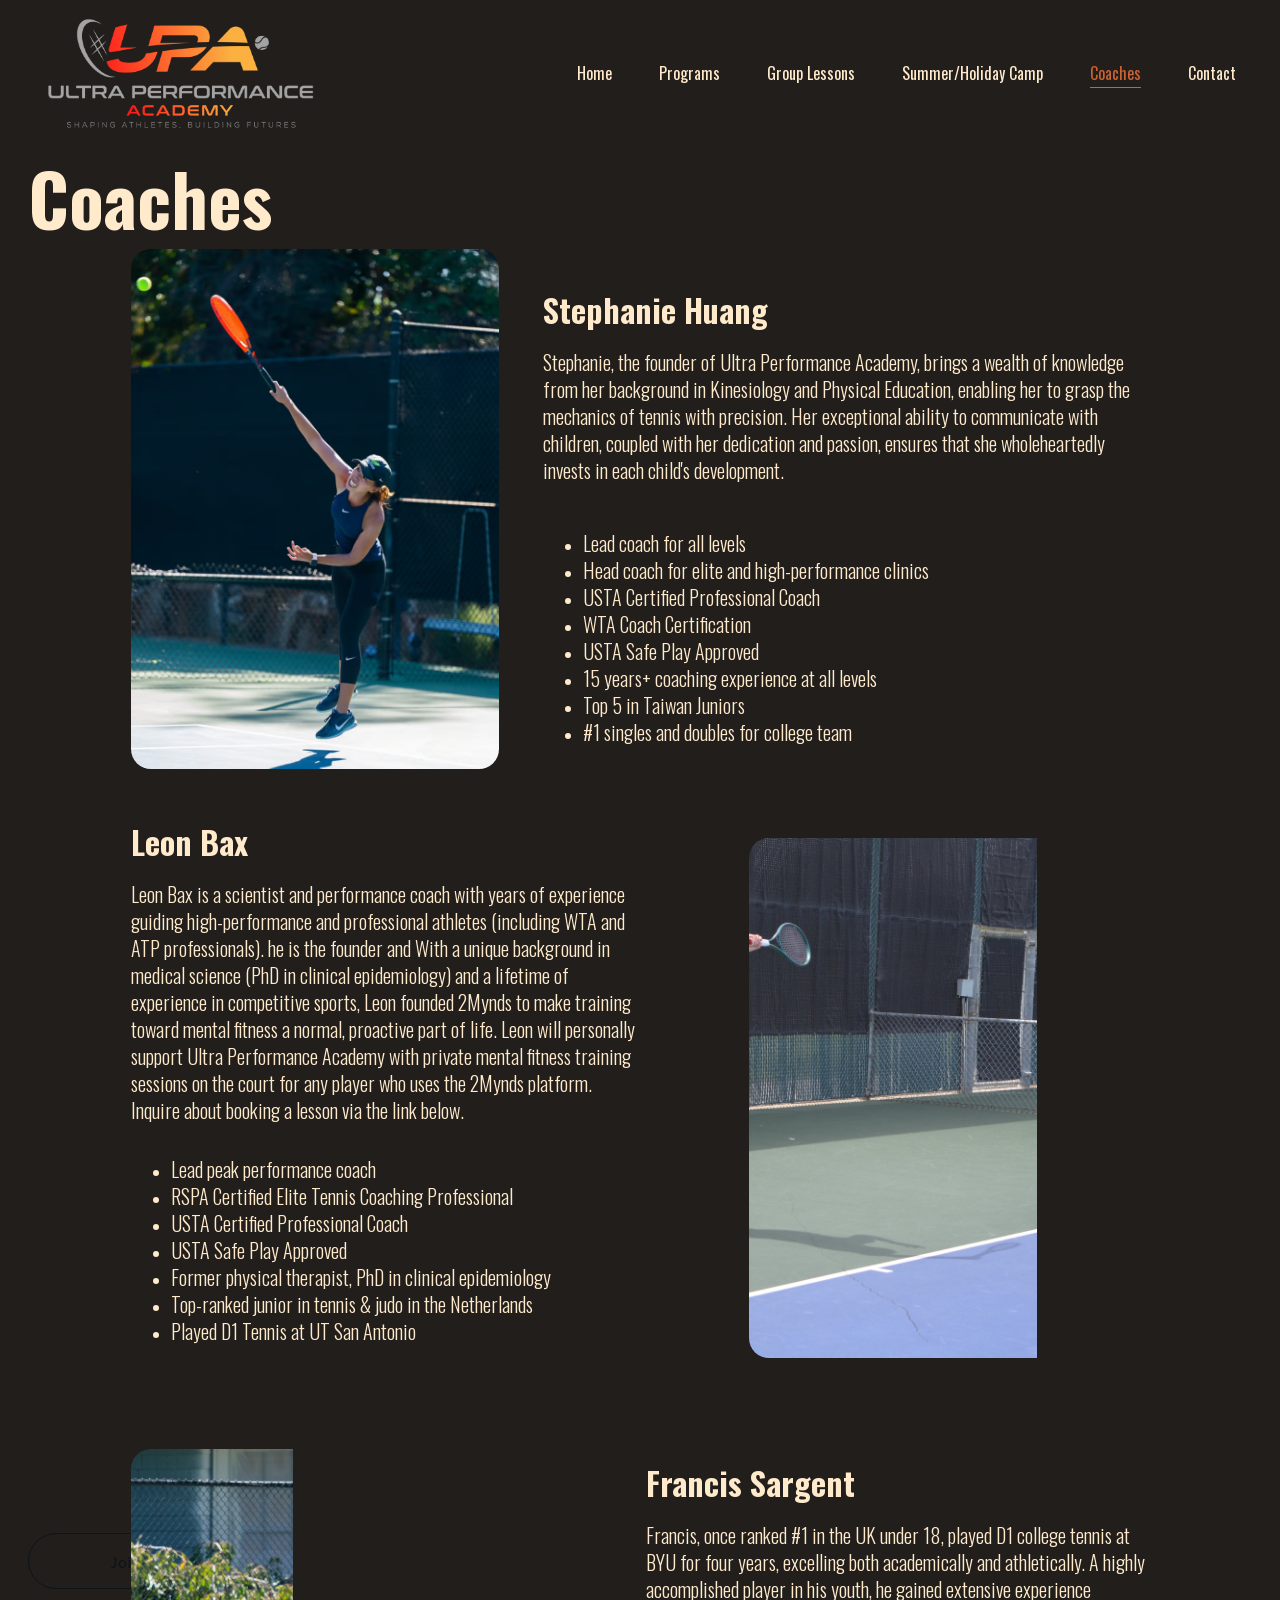
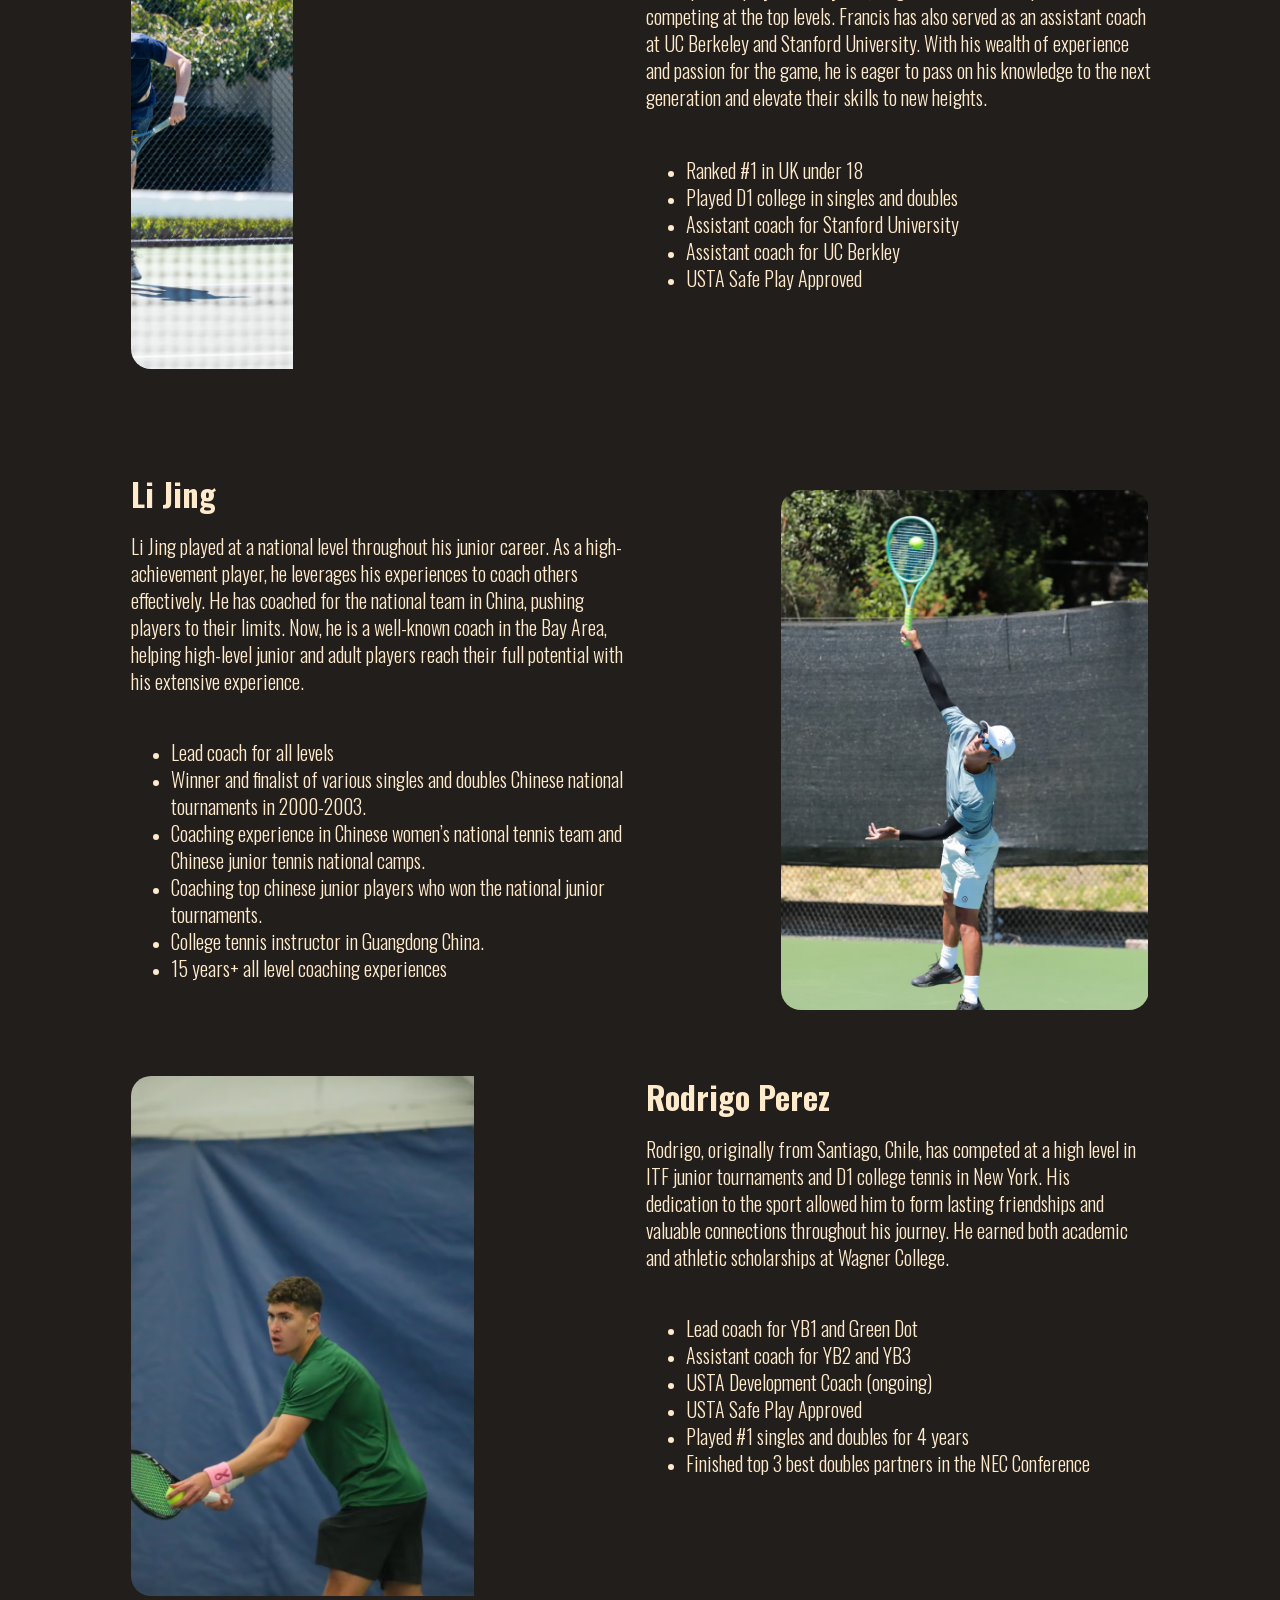
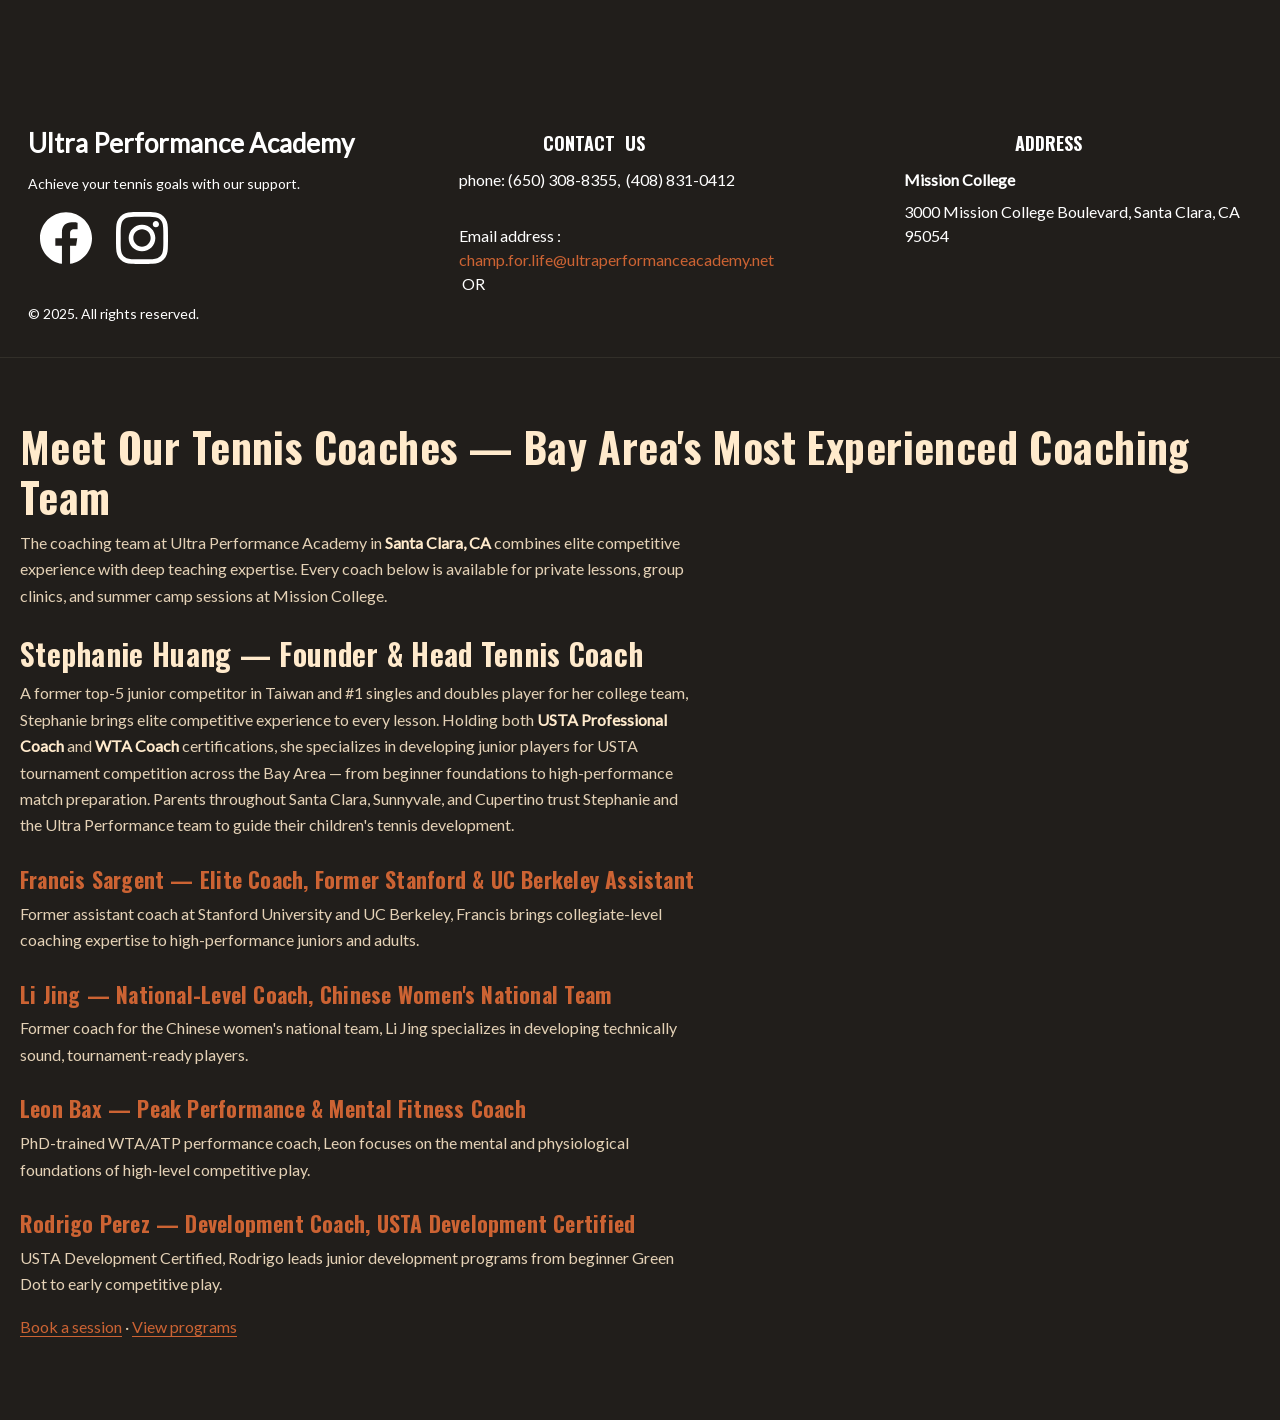
==== commit 7e99834c: "SEO: detach from Hostinger, inject crawlable content, fix alt text - Add scripts/apply_seo.py: idemp" ====
--- a/coaches.html
+++ b/coaches.html
@@ -1,4 +1,4 @@
-<!DOCTYPE html><html lang="en"> <head><meta charset="utf-8"><meta name="viewport" content="width=device-width, initial-scale=1.0"><meta name="generator" content="Hostinger Website Builder"><script type="application/ld+json">{"@context":"https://schema.org/","name":"Expert Coaches at Ultra Performance Academy","url":"https://ultraperformanceacademy.net/coaches","description":"Meet our dedicated coaches at Ultra Performance Academy, Bay Area's premier tennis academy. Our team fosters a supportive environment for athletes to grow, achieve their goals, and excel both on and off the court.","inLanguage":"en","keywords":["tennis academy","dedicated coaches","athlete development"],"@type":"WebPage"}</script><!--[--><link rel="preconnect" href="https://assets.zyrosite.com"><!----><!----><!----><!----><!--[--><link rel="alternate" hreflang="x-default" href="coaches.html"><!--]--><link rel="stylesheet" href="assets/fonts/fonts.css" /><link rel="stylesheet" href="assets/fonts/fonts.css" /><link rel="stylesheet" href="assets/fonts/fonts.css" /><title>Expert Coaches at Ultra Performance Academy | Ultra Performance Academy</title><meta name="description" content="Meet our dedicated coaches at Ultra Performance Academy, Bay Area&#39;s premier tennis academy. Our team fosters a supportive environment for athletes to grow, achieve their goals, and excel both on and off the court."><link rel="icon" size="16x16" href="data:;base64,iVBORw0KGgo="><link rel="icon" size="32x32" href="data:;base64,iVBORw0KGgo="><link rel="icon" size="192x192" href="data:;base64,iVBORw0KGgo="><link rel="apple-touch-icon" href="data:;base64,iVBORw0KGgo="><meta content="https://ultraperformanceacademy.net/coaches" property="og:url"><link rel="canonical" href="coaches.html"><meta content="Expert Coaches at Ultra Performance Academy | Ultra Performance Academy" property="og:title"><meta name="twitter:title" content="Expert Coaches at Ultra Performance Academy | Ultra Performance Academy"><meta content="website" property="og:type"><meta property="og:description" content="Meet our dedicated coaches at Ultra Performance Academy, Bay Area&#39;s premier tennis academy. Our team fosters a supportive environment for athletes to grow, achieve their goals, and excel both on and off the court."><meta name="twitter:description" content="Meet our dedicated coaches at Ultra Performance Academy, Bay Area&#39;s premier tennis academy. Our team fosters a supportive environment for athletes to grow, achieve their goals, and excel both on and off the court."><meta property="og:site_name" content="Ultra Performance Academy"><meta name="keywords" content="tennis academy, dedicated coaches, athlete development"><meta property="og:image"><meta name="twitter:image"><meta content="" property="og:image:alt"><meta content="" name="twitter:image:alt"><meta name="twitter:card" content="summary_large_image"><!----><!--]--><style></style><link rel="prefetch" href="assets/site/traffic.txt"><script>(function(){const postDate = null;
+<!DOCTYPE html><html lang="en"> <head><meta charset="utf-8"><meta name="viewport" content="width=device-width, initial-scale=1.0"><!--[--><link rel="preconnect" href="https://assets.zyrosite.com"><!----><!----><!----><!----><!--[--><link rel="alternate" hreflang="x-default" href="coaches.html"><!--]--><link rel="stylesheet" href="assets/fonts/fonts.css" /><link rel="stylesheet" href="assets/fonts/fonts.css" /><link rel="stylesheet" href="assets/fonts/fonts.css" /><title>Meet Our Coaches — Stephanie Huang &amp; Team | Ultra Performance Academy</title><meta name="description" content="Meet the expert coaching team at Ultra Performance Academy in Santa Clara, CA. Led by founder Stephanie Huang (USTA Certified, WTA Certified, former Taiwan Junior Top-5), our coaches include Francis Sargent (Stanford/UC Berkeley), Li Jing (Chinese national team), Leon Bax (PhD, WTA/ATP) and Rodrigo Perez. Bay Area tennis coaching at its best."><link rel="icon" size="16x16" href="data:;base64,iVBORw0KGgo="><link rel="icon" size="32x32" href="data:;base64,iVBORw0KGgo="><link rel="icon" size="192x192" href="data:;base64,iVBORw0KGgo="><link rel="apple-touch-icon" href="data:;base64,iVBORw0KGgo="><meta content="https://huanranpeng.github.io/Tennis/coaches.html" property="og:url"><link rel="canonical" href="https://huanranpeng.github.io/Tennis/coaches.html"><meta content="Meet Our Coaches — Stephanie Huang &amp; Team | Ultra Performance Academy" property="og:title"><meta name="twitter:title" content="Meet Our Coaches — Stephanie Huang &amp; Team | Ultra Performance Academy"><meta content="website" property="og:type"><meta content="Meet the expert coaching team at Ultra Performance Academy in Santa Clara, CA. Led by founder Stephanie Huang (USTA Certified, WTA Certified, former Taiwan Junior Top-5), our coaches include Francis Sargent (Stanford/UC Berkeley), Li Jing (Chinese national team), Leon Bax (PhD, WTA/ATP) and Rodrigo Perez. Bay Area tennis coaching at its best." property="og:description"><meta name="twitter:description" content="Meet the expert coaching team at Ultra Performance Academy in Santa Clara, CA. Led by founder Stephanie Huang (USTA Certified, WTA Certified, former Taiwan Junior Top-5), our coaches include Francis Sargent (Stanford/UC Berkeley), Li Jing (Chinese national team), Leon Bax (PhD, WTA/ATP) and Rodrigo Perez. Bay Area tennis coaching at its best."><meta content="Ultra Performance Academy" property="og:site_name"><meta name="keywords" content="Stephanie Huang tennis coach, Francis Sargent tennis, Li Jing tennis coach bay area, Leon Bax performance coach, USTA certified tennis coach santa clara, bay area tennis coach, ultra performance academy coaches, tennis instructor silicon valley"><meta property="og:image"><meta name="twitter:image"><meta content="" property="og:image:alt"><meta content="" name="twitter:image:alt"><meta name="twitter:card" content="summary_large_image"><!----><!--]--><style></style><link rel="prefetch" href="assets/site/traffic.txt"><script>(function(){const postDate = null;
 
 			const currentDate = new Date().setHours(0, 0, 0, 0);
 			const postPublishDate = new Date(postDate).setHours(0, 0, 0, 0);
@@ -10,10 +10,32 @@
 <link rel="stylesheet" href="assets/astro/cookieconsent.CpXrOrr9.css">
 <link rel="stylesheet" href="assets/astro/Page.kmFvoTP7.css">
 <style>:root{--color-meteorite-dark: #2f1c6a;--color-meteorite-dark-2: #1F1346;--color-meteorite: #8c85ff;--color-meteorite-light: #d5dfff;--color-primary-dark: #5025d1;--color-primary: #673de6;--color-primary-light: #ebe4ff;--color-primary-charts: #B39EF3;--color-danger-dark: #d63163;--color-danger: #fc5185;--color-danger-light: #ffe8ef;--color-danger-charts: #FEA8C2;--color-warning-dark: #fea419;--color-warning-dark-2: #9F6000;--color-warning-charts: #FFD28C;--color-warning: #ffcd35;--color-warning-light: #fff8e2;--color-success-dark: #008361;--color-success: #00b090;--color-success-light: #def4f0;--color-dark: #1d1e20;--color-gray-dark: #36344d;--color-gray: #727586;--color-gray-border: #dadce0;--color-gray-light: #f2f3f6;--color-light: #fff;--color-azure: #357df9;--color-azure-light: #e3ebf9;--color-azure-dark: #265ab2;--color-indigo: #6366F1;--color-neutral-200: #D8DAE0}.whats-app-bubble{position:fixed;z-index:19;display:flex;right:20px;bottom:24px;cursor:pointer;border-radius:100px;box-shadow:#00000026 0 4px 12px}#wtpQualitySign_fixedCSS,#wtpQualitySign_popupCSS{bottom:10px!important}#wtpQualitySign_fixedCSS{z-index:17!important}#wtpQualitySign_popupCSS{z-index:18!important}
-</style><script>(function(){var p=location.protocol,s=location.search;if(/[?&]anim=1(?:&|$)/.test(s))document.documentElement.classList.add("respect-zyro-animations");if(p==="file:"||p==="vscode-webview:"||/[?&]static=1(?:&|$)/.test(s))document.documentElement.classList.add("no-entry-anim");})();</script><link rel="stylesheet" href="assets/astro/animation-fallback.css" /><script src="assets/astro/header-scroll-polyfill.js" defer></script></head> <body> <div> <style>astro-island,astro-slot,astro-static-slot{display:contents}</style><script>(()=>{var e=async t=>{await(await t())()};(self.Astro||(self.Astro={})).only=e;window.dispatchEvent(new Event("astro:only"));})();</script><script>(()=>{var A=Object.defineProperty;var C=(i,o,a)=>o in i?A(i,o,{enumerable:!0,configurable:!0,writable:!0,value:a}):i[o]=a;var l=(i,o,a)=>C(i,typeof o!="symbol"?o+"":o,a);var E=new Set(["__proto__","constructor","prototype"]);{let i={0:t=>y(t),1:t=>a(t),2:t=>new RegExp(t),3:t=>new Date(t),4:t=>new Map(a(t)),5:t=>new Set(a(t)),6:t=>BigInt(t),7:t=>new URL(t),8:t=>new Uint8Array(t),9:t=>new Uint16Array(t),10:t=>new Uint32Array(t),11:t=>Number.POSITIVE_INFINITY*t},o=t=>{let[h,e]=t;return h in i?i[h](e):void 0},a=t=>t.map(o),y=t=>typeof t!="object"||t===null?t:Object.fromEntries(Object.entries(t).map(([h,e])=>[h,o(e)]));class f extends HTMLElement{constructor(){super(...arguments);l(this,"Component");l(this,"hydrator");l(this,"hydrate",async()=>{var b;if(!this.hydrator||!this.isConnected)return;let e=(b=this.parentElement)==null?void 0:b.closest("astro-island[ssr]");if(e){e.addEventListener("astro:hydrate",this.hydrate,{once:!0});return}let c=this.querySelectorAll("astro-slot"),n={},p=this.querySelectorAll("template[data-astro-template]");for(let r of p){let s=r.closest(this.tagName);s!=null&&s.isSameNode(this)&&(n[r.getAttribute("data-astro-template")||"default"]=r.innerHTML,r.remove())}for(let r of c){let s=r.closest(this.tagName);s!=null&&s.isSameNode(this)&&(n[r.getAttribute("name")||"default"]=r.innerHTML)}let u;try{u=this.hasAttribute("props")?y(JSON.parse(this.getAttribute("props"))):{}}catch(r){let s=this.getAttribute("component-url")||"<unknown>",v=this.getAttribute("component-export");throw v&&(s+=` (export ${v})`),console.error(`[hydrate] Error parsing props for component ${s}`,this.getAttribute("props"),r),r}let d;await this.hydrator(this)(this.Component,u,n,{client:this.getAttribute("client")}),this.removeAttribute("ssr"),this.dispatchEvent(new CustomEvent("astro:hydrate"))});l(this,"unmount",()=>{this.isConnected||this.dispatchEvent(new CustomEvent("astro:unmount"))})}disconnectedCallback(){document.removeEventListener("astro:after-swap",this.unmount),document.addEventListener("astro:after-swap",this.unmount,{once:!0})}connectedCallback(){if(!this.hasAttribute("await-children")||document.readyState==="interactive"||document.readyState==="complete")this.childrenConnectedCallback();else{let e=()=>{document.removeEventListener("DOMContentLoaded",e),c.disconnect(),this.childrenConnectedCallback()},c=new MutationObserver(()=>{var n;((n=this.lastChild)==null?void 0:n.nodeType)===Node.COMMENT_NODE&&this.lastChild.nodeValue==="astro:end"&&(this.lastChild.remove(),e())});c.observe(this,{childList:!0}),document.addEventListener("DOMContentLoaded",e)}}async childrenConnectedCallback(){let e=this.getAttribute("before-hydration-url");e&&await import(e),this.start()}async start(){let e=JSON.parse(this.getAttribute("opts")),c=this.getAttribute("client");if(Astro[c]===void 0){window.addEventListener(`astro:${c}`,()=>this.start(),{once:!0});return}try{await Astro[c](async()=>{let n=this.getAttribute("renderer-url"),[p,{default:u}]=await Promise.all([import(this.getAttribute("component-url")),n?import(n):()=>()=>{}]),d=this.getAttribute("component-export")||"default";if(d.includes(".")){this.Component=p;for(let m of d.split(".")){if(E.has(m)||!this.Component||typeof this.Component!="object"&&typeof this.Component!="function"||!Object.hasOwn(this.Component,m))throw new Error(`Invalid component export path: ${d}`);this.Component=this.Component[m]}}else{if(E.has(d))throw new Error(`Invalid component export path: ${d}`);this.Component=p[d]}return this.hydrator=u,this.hydrate},e,this)}catch(n){console.error("[astro-island] Error hydrating %s",this.getAttribute("component-url"),n)}}attributeChangedCallback(){this.hydrate()}}l(f,"observedAttributes",["props"]),customElements.get("astro-island")||customElements.define("astro-island",f)}})();</script><astro-island uid="2fBzo7" component-url="assets/astro/ClientHead.BhQ41lFz.js" component-export="default" renderer-url="assets/astro/client.CLV3Binp.js" props="{&quot;page-noindex&quot;:[0,false],&quot;canonical-url&quot;:[0,&quot;https://ultraperformanceacademy.net/coaches&quot;],&quot;site-meta&quot;:[0,{&quot;version&quot;:[0,201],&quot;template&quot;:[0,&quot;aigenerated&quot;],&quot;metaTitle&quot;:[0,&quot;Ultra Performance Academy&quot;],&quot;aiWebsiteType&quot;:[0,&quot;Business&quot;],&quot;defaultLocale&quot;:[0,&quot;system&quot;],&quot;isPrivateModeActive&quot;:[0,false],&quot;demoEcommerceStoreId&quot;:[0,&quot;demo_01G0E9P2R0CFTNBWEEFCEV8EG5&quot;],&quot;shouldAddWWWPrefixToDomain&quot;:[0,false]}],&quot;domain&quot;:[0,&quot;ultraperformanceacademy.net&quot;]}" ssr client="only" opts="{&quot;name&quot;:&quot;ClientHead&quot;,&quot;value&quot;:&quot;vue&quot;}"></astro-island> <script>(()=>{var e=async t=>{await(await t())()};(self.Astro||(self.Astro={})).load=e;window.dispatchEvent(new Event("astro:load"));})();</script><astro-island uid="ZEvBFn" prefix="s1" component-url="assets/astro/Page.DamvI485.js" component-export="default" renderer-url="assets/astro/client.CLV3Binp.js" props="{&quot;pageData&quot;:[0,{&quot;pages&quot;:[0,{&quot;z7ZmaN&quot;:[0,{&quot;meta&quot;:[0,{&quot;title&quot;:[0,&quot;Premier Tennis Academy in Bay Area for Aspiring Athletes&quot;],&quot;noindex&quot;:[0,false],&quot;keywords&quot;:[1,[[0,&quot;tennis academy&quot;],[0,&quot;Bay Area&quot;],[0,&quot;athlete development&quot;]]],&quot;password&quot;:[0,&quot;&quot;],&quot;ogImageAlt&quot;:[0,&quot;&quot;],&quot;description&quot;:[0,&quot;At Ultra Performance Academy, we provide tailored tennis programs designed to help players excel. Our experienced coaches foster a supportive environment, encouraging athletes to push their limits and achieve their goals both on and off the court. Join us to elevate your game and experience growth.&quot;],&quot;focusKeyword&quot;:[0,&quot;tennis academy&quot;],&quot;passwordDesign&quot;:[0,&quot;default&quot;],&quot;passwordBackText&quot;:[0,&quot;Back to&quot;],&quot;passwordButtonText&quot;:[0,&quot;Enter&quot;],&quot;passwordHeadingText&quot;:[0,&quot;Guest area&quot;],&quot;passwordSubheadingText&quot;:[0,&quot;Please enter the password to access the page&quot;],&quot;passwordPlaceholderText&quot;:[0,&quot;Type password&quot;]}],&quot;name&quot;:[0,&quot;Small Group&quot;],&quot;slug&quot;:[0,&quot;small-group&quot;],&quot;type&quot;:[0,&quot;default&quot;],&quot;blocks&quot;:[1,[[0,&quot;zd40Sk&quot;],[0,&quot;zffVPf&quot;]]],&quot;hiddenSlots&quot;:[1,[]]}],&quot;zZMSg3&quot;:[0,{&quot;meta&quot;:[0,{&quot;title&quot;:[0,&quot;Premier Tennis Academy in Bay Area for Aspiring Athletes&quot;],&quot;noindex&quot;:[0,false],&quot;keywords&quot;:[1,[[0,&quot;tennis academy&quot;],[0,&quot;Bay Area&quot;],[0,&quot;athlete development&quot;]]],&quot;password&quot;:[0,&quot;&quot;],&quot;ogImageAlt&quot;:[0,&quot;&quot;],&quot;description&quot;:[0,&quot;At Ultra Performance Academy, we provide tailored tennis programs designed to help players excel. Our experienced coaches foster a supportive environment, encouraging athletes to push their limits and achieve their goals both on and off the court. Join us to elevate your game and experience growth.&quot;],&quot;focusKeyword&quot;:[0,&quot;tennis academy&quot;],&quot;passwordDesign&quot;:[0,&quot;default&quot;],&quot;passwordBackText&quot;:[0,&quot;Back to&quot;],&quot;passwordButtonText&quot;:[0,&quot;Enter&quot;],&quot;passwordHeadingText&quot;:[0,&quot;Guest area&quot;],&quot;passwordSubheadingText&quot;:[0,&quot;Please enter the password to access the page&quot;],&quot;passwordPlaceholderText&quot;:[0,&quot;Type password&quot;]}],&quot;name&quot;:[0,&quot;Group Lessons&quot;],&quot;slug&quot;:[0,&quot;group-lessons&quot;],&quot;type&quot;:[0,&quot;default&quot;],&quot;blocks&quot;:[1,[[0,&quot;zhB6Fr&quot;],[0,&quot;zzUuTt&quot;],[0,&quot;zZacQu&quot;]]],&quot;hiddenSlots&quot;:[1,[]]}],&quot;zwQZJ2&quot;:[0,{&quot;meta&quot;:[0,{&quot;title&quot;:[0,&quot;Premier Tennis Academy in Bay Area for Aspiring Athletes&quot;],&quot;noindex&quot;:[0,false],&quot;keywords&quot;:[1,[[0,&quot;tennis academy&quot;],[0,&quot;Bay Area&quot;],[0,&quot;athlete development&quot;]]],&quot;password&quot;:[0,&quot;&quot;],&quot;ogImageAlt&quot;:[0,&quot;&quot;],&quot;description&quot;:[0,&quot;At Ultra Performance Academy, we provide tailored tennis programs designed to help players excel. Our experienced coaches foster a supportive environment, encouraging athletes to push their limits and achieve their goals both on and off the court. Join us to elevate your game and experience growth.&quot;],&quot;focusKeyword&quot;:[0,&quot;tennis academy&quot;],&quot;passwordDesign&quot;:[0,&quot;default&quot;],&quot;passwordBackText&quot;:[0,&quot;Back to&quot;],&quot;passwordButtonText&quot;:[0,&quot;Enter&quot;],&quot;passwordHeadingText&quot;:[0,&quot;Guest area&quot;],&quot;passwordSubheadingText&quot;:[0,&quot;Please enter the password to access the page&quot;],&quot;passwordPlaceholderText&quot;:[0,&quot;Type password&quot;]}],&quot;name&quot;:[0,&quot;Summer/Holiday Camp&quot;],&quot;slug&quot;:[0,&quot;summerholiday-camp&quot;],&quot;type&quot;:[0,&quot;default&quot;],&quot;blocks&quot;:[1,[[0,&quot;zPOFpk&quot;],[0,&quot;zQC7pj&quot;]]],&quot;hiddenSlots&quot;:[1,[]]}],&quot;ai-BxgeD&quot;:[0,{&quot;meta&quot;:[0,{&quot;title&quot;:[0,&quot;Premier Tennis Academy in Bay Area for Aspiring Athletes&quot;],&quot;keywords&quot;:[1,[[0,&quot;tennis academy&quot;],[0,&quot;Bay Area&quot;],[0,&quot;athlete development&quot;]]],&quot;description&quot;:[0,&quot;At Ultra Performance Academy, we provide tailored tennis programs designed to help players excel. Our experienced coaches foster a supportive environment, encouraging athletes to push their limits and achieve their goals both on and off the court. Join us to elevate your game and experience growth.&quot;],&quot;focusKeyword&quot;:[0,&quot;tennis academy&quot;]}],&quot;name&quot;:[0,&quot;Programs&quot;],&quot;slug&quot;:[0,&quot;programs&quot;],&quot;type&quot;:[0,&quot;default&quot;],&quot;blocks&quot;:[1,[[0,&quot;ai-tkQhTM&quot;],[0,&quot;z2Oli8&quot;],[0,&quot;ai-IC1CFQ&quot;],[0,&quot;ai-4ZuwDZ&quot;]]],&quot;hiddenSlots&quot;:[1,[]]}],&quot;ai-OQQh6&quot;:[0,{&quot;meta&quot;:[0,{&quot;title&quot;:[0,&quot;Expert Coaches at Ultra Performance Academy&quot;],&quot;keywords&quot;:[1,[[0,&quot;tennis academy&quot;],[0,&quot;dedicated coaches&quot;],[0,&quot;athlete development&quot;]]],&quot;description&quot;:[0,&quot;Meet our dedicated coaches at Ultra Performance Academy, Bay Area&#39;s premier tennis academy. Our team fosters a supportive environment for athletes to grow, achieve their goals, and excel both on and off the court.&quot;],&quot;focusKeyword&quot;:[0,&quot;tennis academy&quot;]}],&quot;name&quot;:[0,&quot;Coaches&quot;],&quot;slug&quot;:[0,&quot;coaches&quot;],&quot;type&quot;:[0,&quot;default&quot;],&quot;blocks&quot;:[1,[[0,&quot;ai-19pB5F&quot;]]],&quot;hiddenSlots&quot;:[1,[]]}],&quot;ai-ZcPyM&quot;:[0,{&quot;meta&quot;:[0,{&quot;title&quot;:[0,&quot;Premier Tennis Academy in the Bay Area&quot;],&quot;keywords&quot;:[1,[[0,&quot;tennis academy&quot;],[0,&quot;Bay Area&quot;],[0,&quot;performance coaching&quot;]]],&quot;description&quot;:[0,&quot;Ultra Performance Tennis Academy offers expert coaching and a supportive environment for tennis players. Our dedicated team helps athletes achieve their goals, fostering growth both on and off the court. Join us to elevate your game and experience unparalleled training.&quot;],&quot;focusKeyword&quot;:[0,&quot;tennis academy&quot;]}],&quot;name&quot;:[0,&quot;Home&quot;],&quot;slug&quot;:[0,&quot;home&quot;],&quot;type&quot;:[0,&quot;default&quot;],&quot;blocks&quot;:[1,[[0,&quot;ai--NWn9j&quot;],[0,&quot;ai-GohkJZ&quot;],[0,&quot;ai-s6IZIV&quot;],[0,&quot;ai-DNVog2&quot;],[0,&quot;ai-yVNNNf&quot;]]],&quot;hiddenSlots&quot;:[1,[]]}],&quot;ai-ihdeA&quot;:[0,{&quot;meta&quot;:[0,{&quot;title&quot;:[0,&quot;Contact Ultra Performance Academy for Tennis Training Inquiries&quot;],&quot;keywords&quot;:[1,[[0,&quot;tennis academy&quot;],[0,&quot;coaching&quot;],[0,&quot;athlete support&quot;]]],&quot;description&quot;:[0,&quot;Get in touch with Ultra Performance Academy to learn more about our tennis programs, coaching staff, and how we can help you achieve your athletic goals in a supportive environment. We look forward to hearing from you!&quot;],&quot;focusKeyword&quot;:[0,&quot;tennis academy&quot;]}],&quot;name&quot;:[0,&quot;Contact&quot;],&quot;slug&quot;:[0,&quot;contact&quot;],&quot;type&quot;:[0,&quot;default&quot;],&quot;blocks&quot;:[1,[[0,&quot;ai-1dMDgy&quot;],[0,&quot;ai-3Z8mOR&quot;]]],&quot;hiddenSlots&quot;:[1,[]]}]}],&quot;blocks&quot;:[0,{&quot;header&quot;:[0,{&quot;slot&quot;:[0,&quot;header&quot;],&quot;type&quot;:[0,&quot;BlockNavigation&quot;],&quot;mobile&quot;:[0,{&quot;height&quot;:[0,72],&quot;logoHeight&quot;:[0,24]}],&quot;desktop&quot;:[0,{&quot;height&quot;:[0,145],&quot;logoHeight&quot;:[0,117]}],&quot;settings&quot;:[0,{&quot;styles&quot;:[0,{&quot;width&quot;:[0,&quot;1240px&quot;],&quot;padding&quot;:[0,&quot;14px 16px 14px 16px&quot;],&quot;m-padding&quot;:[0,&quot;24px 16px 24px 16px&quot;],&quot;logo-width&quot;:[0,&quot;272px&quot;],&quot;cartIconSize&quot;:[0,&quot;24px&quot;],&quot;link-spacing&quot;:[0,&quot;47px&quot;],&quot;m-logo-width&quot;:[0,&quot;55px&quot;],&quot;m-link-spacing&quot;:[0,&quot;20px&quot;],&quot;element-spacing&quot;:[0,&quot;32px&quot;],&quot;contrastBackgroundColor&quot;:[0,&quot;rgb(67, 61, 55)&quot;]}],&quot;cartText&quot;:[0,&quot;&quot;],&quot;isSticky&quot;:[0,true],&quot;showLogo&quot;:[0,true],&quot;headerLayout&quot;:[0,&quot;desktop-1&quot;],&quot;isCartVisible&quot;:[0,true],&quot;logoImagePath&quot;:[0,&quot;transparent1-YbNB6q61jjSn7eRZ.png&quot;],&quot;mHeaderLayout&quot;:[0,&quot;mobile-1&quot;],&quot;logoImageOrigin&quot;:[0,&quot;assets&quot;],&quot;mobileLinksAlignment&quot;:[0,&quot;right&quot;]}],&quot;zindexes&quot;:[1,[]],&quot;background&quot;:[0,{&quot;color&quot;:[0,&quot;rgb(33, 30, 27)&quot;],&quot;current&quot;:[0,&quot;color&quot;],&quot;isTransparent&quot;:[0,true]}],&quot;components&quot;:[1,[]],&quot;fontFamily&quot;:[0,&quot;Oswald&quot;],&quot;fontWeight&quot;:[0,400],&quot;logoAspectRatio&quot;:[0,2.3255813953488373],&quot;navLinkTextColor&quot;:[0,&quot;rgb(255, 234, 204)&quot;],&quot;navLinkTextColorHover&quot;:[0,&quot;rgb(204, 99, 51)&quot;]}],&quot;zSiG-O&quot;:[0,{&quot;slot&quot;:[0,&quot;footer&quot;],&quot;type&quot;:[0,&quot;BlockLayout&quot;],&quot;mobile&quot;:[0,{&quot;minHeight&quot;:[0,697]}],&quot;desktop&quot;:[0,{&quot;minHeight&quot;:[0,254]}],&quot;settings&quot;:[0,{&quot;styles&quot;:[0,{&quot;cols&quot;:[0,&quot;12&quot;],&quot;rows&quot;:[0,10],&quot;width&quot;:[0,&quot;1224px&quot;],&quot;m-rows&quot;:[0,&quot;1&quot;],&quot;col-gap&quot;:[0,&quot;24px&quot;],&quot;row-gap&quot;:[0,&quot;16px&quot;],&quot;row-size&quot;:[0,&quot;48px&quot;],&quot;column-gap&quot;:[0,&quot;24px&quot;],&quot;block-padding&quot;:[0,&quot;16px 0 16px 0&quot;],&quot;m-block-padding&quot;:[0,&quot;40px 16px 40px 16px&quot;]}]}],&quot;zindexes&quot;:[1,[[0,&quot;ai-6lvrov&quot;],[0,&quot;ai-QJbltx&quot;],[0,&quot;ai--IpMId&quot;],[0,&quot;ai-DMmvE7&quot;],[0,&quot;ai-1KKXez&quot;],[0,&quot;ai-dmyfGE&quot;],[0,&quot;ai-dn2DAU&quot;],[0,&quot;zQIr0T&quot;]]],&quot;background&quot;:[0,{&quot;color&quot;:[0,&quot;#211E1B&quot;],&quot;current&quot;:[0,&quot;color&quot;]}],&quot;components&quot;:[1,[[0,&quot;ai-6lvrov&quot;],[0,&quot;ai-QJbltx&quot;],[0,&quot;ai--IpMId&quot;],[0,&quot;ai-DMmvE7&quot;],[0,&quot;ai-1KKXez&quot;],[0,&quot;ai-dmyfGE&quot;],[0,&quot;ai-dn2DAU&quot;],[0,&quot;zQIr0T&quot;]]],&quot;initialBlockId&quot;:[0,&quot;W7N_1fYuy&quot;]}],&quot;ai-19pB5F&quot;:[0,{&quot;type&quot;:[0,&quot;BlockLayout&quot;],&quot;mobile&quot;:[0,{&quot;minHeight&quot;:[0,3736]}],&quot;desktop&quot;:[0,{&quot;minHeight&quot;:[0,3158]}],&quot;settings&quot;:[0,{&quot;styles&quot;:[0,{&quot;block-padding&quot;:[0,&quot;16px 0 16px 0&quot;],&quot;m-block-padding&quot;:[0,&quot;16px&quot;]}]}],&quot;zindexes&quot;:[1,[[0,&quot;ai-fplKPO&quot;],[0,&quot;ai-nY3ghB&quot;],[0,&quot;ai-RGy2OJ&quot;],[0,&quot;zgxOm2&quot;],[0,&quot;zX3lEV&quot;],[0,&quot;zp6MD5&quot;],[0,&quot;zC0EGZ&quot;],[0,&quot;zUWN8z&quot;],[0,&quot;z3bPzD&quot;],[0,&quot;zxRD5r&quot;],[0,&quot;zEb1MO&quot;],[0,&quot;zfVm-E&quot;]]],&quot;attachment&quot;:[0,&quot;fixed&quot;],&quot;background&quot;:[0,{&quot;color&quot;:[0,&quot;rgb(33, 30, 27)&quot;],&quot;current&quot;:[0,&quot;color&quot;],&quot;gradient&quot;:[0,{&quot;angle&quot;:[0,135],&quot;colors&quot;:[1,[[0,{&quot;value&quot;:[0,&quot;#CC6333&quot;]}],[0,{&quot;value&quot;:[0,&quot;rgb(143, 17, 168)&quot;]}]]],&quot;isAnimated&quot;:[0,false]}],&quot;overlay-opacity&quot;:[0,&quot;0.90&quot;]}],&quot;components&quot;:[1,[[0,&quot;ai-fplKPO&quot;],[0,&quot;ai-nY3ghB&quot;],[0,&quot;ai-RGy2OJ&quot;],[0,&quot;zgxOm2&quot;],[0,&quot;zX3lEV&quot;],[0,&quot;zp6MD5&quot;],[0,&quot;zC0EGZ&quot;],[0,&quot;zUWN8z&quot;],[0,&quot;z3bPzD&quot;],[0,&quot;zxRD5r&quot;],[0,&quot;zEb1MO&quot;],[0,&quot;zfVm-E&quot;]]],&quot;initialBlockId&quot;:[0,&quot;z4bZoG&quot;]}]}],&quot;elements&quot;:[0,{&quot;z3bPzD&quot;:[0,{&quot;rel&quot;:[0,&quot;nofollow&quot;],&quot;type&quot;:[0,&quot;GridImage&quot;],&quot;mobile&quot;:[0,{&quot;top&quot;:[0,1385],&quot;left&quot;:[0,0],&quot;width&quot;:[0,328],&quot;height&quot;:[0,224]}],&quot;desktop&quot;:[0,{&quot;top&quot;:[0,693],&quot;crop&quot;:[0,{&quot;top&quot;:[0,0],&quot;left&quot;:[0,19.304556354916063],&quot;scale&quot;:[0,1]}],&quot;left&quot;:[0,721],&quot;width&quot;:[0,368],&quot;height&quot;:[0,520],&quot;borderRadius&quot;:[0,&quot;20px&quot;]}],&quot;settings&quot;:[0,{&quot;alt&quot;:[0,&quot;&quot;],&quot;path&quot;:[0,&quot;nl1_7084-mePxgbwjQZHLJkaQ.JPG&quot;],&quot;origin&quot;:[0,&quot;assets&quot;],&quot;styles&quot;:[0,{&quot;align&quot;:[0,&quot;center&quot;],&quot;justify&quot;:[0,&quot;center&quot;],&quot;m-element-margin&quot;:[0,&quot;0 0 16px 0&quot;]}],&quot;clickAction&quot;:[0,&quot;none&quot;]}],&quot;animation&quot;:[0,{&quot;name&quot;:[0,&quot;slide&quot;],&quot;type&quot;:[0,&quot;global&quot;]}],&quot;initialElementId&quot;:[0,&quot;zKG4D9&quot;],&quot;fullResolutionWidth&quot;:[0,3261],&quot;fullResolutionHeight&quot;:[0,2160]}],&quot;zC0EGZ&quot;:[0,{&quot;rel&quot;:[0,&quot;nofollow&quot;],&quot;type&quot;:[0,&quot;GridImage&quot;],&quot;mobile&quot;:[0,{&quot;top&quot;:[0,2890],&quot;left&quot;:[0,0],&quot;width&quot;:[0,328],&quot;height&quot;:[0,224]}],&quot;desktop&quot;:[0,{&quot;top&quot;:[0,1945],&quot;crop&quot;:[0,{&quot;top&quot;:[0,54.09356725146199],&quot;left&quot;:[0,50],&quot;scale&quot;:[0,1]}],&quot;left&quot;:[0,753],&quot;width&quot;:[0,368],&quot;height&quot;:[0,520],&quot;borderRadius&quot;:[0,&quot;20px&quot;]}],&quot;settings&quot;:[0,{&quot;alt&quot;:[0,&quot;&quot;],&quot;path&quot;:[0,&quot;screenshot-2025-04-20-at-11.22.18a-pm-dJoZP5bn5osBWRr4.png&quot;],&quot;origin&quot;:[0,&quot;assets&quot;],&quot;styles&quot;:[0,{&quot;align&quot;:[0,&quot;center&quot;],&quot;justify&quot;:[0,&quot;center&quot;],&quot;m-element-margin&quot;:[0,&quot;0 0 16px 0&quot;]}],&quot;clickAction&quot;:[0,&quot;none&quot;]}],&quot;animation&quot;:[0,{&quot;name&quot;:[0,&quot;slide&quot;],&quot;type&quot;:[0,&quot;global&quot;]}],&quot;initialElementId&quot;:[0,&quot;zKG4D9&quot;],&quot;fullResolutionWidth&quot;:[0,827],&quot;fullResolutionHeight&quot;:[0,1159]}],&quot;zEb1MO&quot;:[0,{&quot;rel&quot;:[0,&quot;nofollow&quot;],&quot;type&quot;:[0,&quot;GridImage&quot;],&quot;mobile&quot;:[0,{&quot;top&quot;:[0,3564],&quot;left&quot;:[0,0],&quot;width&quot;:[0,328],&quot;height&quot;:[0,256]}],&quot;desktop&quot;:[0,{&quot;top&quot;:[0,2531],&quot;crop&quot;:[0,{&quot;top&quot;:[0,100],&quot;left&quot;:[0,39.23076923076923],&quot;scale&quot;:[0,1]}],&quot;left&quot;:[0,103],&quot;width&quot;:[0,368],&quot;height&quot;:[0,520],&quot;borderRadius&quot;:[0,&quot;20px&quot;]}],&quot;settings&quot;:[0,{&quot;alt&quot;:[0,&quot;&quot;],&quot;path&quot;:[0,&quot;screenshot-2025-04-20-at-11.32.48a-pm-mk3v4qoyx6hq3JBe.png&quot;],&quot;origin&quot;:[0,&quot;assets&quot;],&quot;styles&quot;:[0,{&quot;align&quot;:[0,&quot;center&quot;],&quot;justify&quot;:[0,&quot;center&quot;],&quot;m-element-margin&quot;:[0,&quot;0 0 16px 0&quot;]}],&quot;clickAction&quot;:[0,&quot;none&quot;]}],&quot;animation&quot;:[0,{&quot;name&quot;:[0,&quot;slide&quot;],&quot;type&quot;:[0,&quot;global&quot;]}],&quot;initialElementId&quot;:[0,&quot;zKG4D9&quot;],&quot;fullResolutionWidth&quot;:[0,873],&quot;fullResolutionHeight&quot;:[0,1049]}],&quot;zQIr0T&quot;:[0,{&quot;type&quot;:[0,&quot;GridTextBox&quot;],&quot;mobile&quot;:[0,{&quot;top&quot;:[0,414],&quot;left&quot;:[0,0],&quot;width&quot;:[0,328],&quot;height&quot;:[0,112]}],&quot;content&quot;:[0,&quot;&lt;p dir=\&quot;auto\&quot; style=\&quot;color: rgb(255, 255, 255); letter-spacing: normal; margin-bottom: 8px\&quot; class=\&quot;body\&quot;&gt;&lt;span style=\&quot;color: inherit; font-weight: 700\&quot;&gt;&lt;strong&gt;Mission College&lt;/strong&gt;&lt;/span&gt;&lt;/p&gt;&lt;p dir=\&quot;auto\&quot; style=\&quot;color: rgb(255, 255, 255); letter-spacing: normal; margin-bottom: 32px\&quot; class=\&quot;body\&quot;&gt;3000 Mission College Boulevard, Santa Clara, CA 95054&lt;/p&gt;&quot;],&quot;desktop&quot;:[0,{&quot;top&quot;:[0,64],&quot;left&quot;:[0,876],&quot;width&quot;:[0,348],&quot;height&quot;:[0,113]}],&quot;settings&quot;:[0,{&quot;styles&quot;:[0,{&quot;text&quot;:[0,&quot;left&quot;],&quot;align&quot;:[0,&quot;flex-start&quot;],&quot;justify&quot;:[0,&quot;center&quot;],&quot;m-element-margin&quot;:[0,&quot;0 0 24px 0&quot;]}]}],&quot;animation&quot;:[0,{&quot;name&quot;:[0,&quot;slide&quot;],&quot;type&quot;:[0,&quot;global&quot;]}],&quot;initialElementId&quot;:[0,&quot;fRoA6n-q74&quot;]}],&quot;zUWN8z&quot;:[0,{&quot;type&quot;:[0,&quot;GridTextBox&quot;],&quot;mobile&quot;:[0,{&quot;top&quot;:[0,2370],&quot;left&quot;:[0,0],&quot;width&quot;:[0,328],&quot;height&quot;:[0,510]}],&quot;content&quot;:[0,&quot;&lt;h5 dir=\&quot;auto\&quot; style=\&quot;color: rgb(255, 234, 204); --lineHeightDesktop: 1.3; --fontSizeDesktop: 32px; margin-bottom: 16px;\&quot;&gt;&lt;span style=\&quot;font-family: Oswald; font-weight: 700;\&quot;&gt;&lt;strong&gt;Li Jing&lt;/strong&gt;&lt;/span&gt;&lt;/h5&gt;&lt;p dir=\&quot;auto\&quot; class=\&quot;body\&quot; style=\&quot;color: rgb(255, 234, 204); --lineHeightDesktop: 1.3; --fontSizeDesktop: 20px; margin-bottom: 9px;\&quot;&gt;&lt;span style=\&quot;text-transform: none; letter-spacing: normal; font-family: Oswald; font-weight: 300;\&quot;&gt;Li Jing played at a national level throughout his junior career. As a high-achievement player, he leverages his experiences to coach others effectively. He has coached for the national team in China, pushing players to their limits. Now, he is a well-known coach in the Bay Area, helping high-level junior and adult players reach their full potential with his extensive experience.&lt;/span&gt;&lt;/p&gt;&lt;p dir=\&quot;auto\&quot; class=\&quot;body\&quot; style=\&quot;color: rgb(255, 234, 204); --lineHeightDesktop: 1.3; --fontSizeDesktop: 20px; margin-bottom: 9px;\&quot;&gt;&lt;/p&gt;&lt;ul dir=\&quot;auto\&quot;&gt;&lt;li style=\&quot;color: rgb(255, 234, 204);\&quot;&gt;&lt;p dir=\&quot;auto\&quot; class=\&quot;body\&quot; style=\&quot;color: rgb(255, 234, 204); --lineHeightDesktop: 1.3; --fontSizeDesktop: 20px; margin-bottom: 0px;\&quot;&gt;&lt;span style=\&quot;font-family: Oswald; font-weight: 300;\&quot;&gt;Lead coach for all levels&lt;/span&gt;&lt;/p&gt;&lt;/li&gt;&lt;li style=\&quot;color: rgb(255, 234, 204);\&quot;&gt;&lt;p dir=\&quot;auto\&quot; class=\&quot;body\&quot; style=\&quot;color: rgb(255, 234, 204); --lineHeightDesktop: 1.3; --fontSizeDesktop: 20px; margin-bottom: 0px;\&quot;&gt;&lt;span style=\&quot;font-family: Oswald; font-weight: 300;\&quot;&gt;Winner and finalist of various singles and doubles Chinese national tournaments in 2000-2003.&lt;/span&gt;&lt;/p&gt;&lt;/li&gt;&lt;li style=\&quot;color: rgb(255, 234, 204);\&quot;&gt;&lt;p dir=\&quot;auto\&quot; class=\&quot;body\&quot; style=\&quot;color: rgb(255, 234, 204); --lineHeightDesktop: 1.3; --fontSizeDesktop: 20px; margin-bottom: 0px;\&quot;&gt;&lt;span style=\&quot;font-family: Oswald; font-weight: 300;\&quot;&gt;Coaching experience in Chinese women’s national tennis team and Chinese junior tennis national camps.&lt;/span&gt;&lt;/p&gt;&lt;/li&gt;&lt;li style=\&quot;color: rgb(255, 234, 204);\&quot;&gt;&lt;p dir=\&quot;auto\&quot; class=\&quot;body\&quot; style=\&quot;color: rgb(255, 234, 204); --lineHeightDesktop: 1.3; --fontSizeDesktop: 20px; margin-bottom: 0px;\&quot;&gt;&lt;span style=\&quot;font-family: Oswald; font-weight: 300;\&quot;&gt;Coaching top chinese junior players who won the national junior tournaments.&lt;/span&gt;&lt;/p&gt;&lt;/li&gt;&lt;li style=\&quot;color: rgb(255, 234, 204);\&quot;&gt;&lt;p dir=\&quot;auto\&quot; class=\&quot;body\&quot; style=\&quot;color: rgb(255, 234, 204); --lineHeightDesktop: 1.3; --fontSizeDesktop: 20px; margin-bottom: 0px;\&quot;&gt;&lt;span style=\&quot;font-family: Oswald; font-weight: 300;\&quot;&gt;College tennis instructor in Guangdong China.&lt;/span&gt;&lt;/p&gt;&lt;/li&gt;&lt;li style=\&quot;color: rgb(255, 234, 204);\&quot;&gt;&lt;p dir=\&quot;auto\&quot; class=\&quot;body\&quot; style=\&quot;color: rgb(255, 234, 204); --lineHeightDesktop: 1.3; --fontSizeDesktop: 20px; margin-bottom: 0px;\&quot;&gt;&lt;span style=\&quot;font-family: Oswald; font-weight: 300;\&quot;&gt;15 years+ all level coaching experiences&lt;/span&gt;&lt;/p&gt;&lt;/li&gt;&lt;/ul&gt;&quot;],&quot;desktop&quot;:[0,{&quot;top&quot;:[0,1928],&quot;left&quot;:[0,103],&quot;width&quot;:[0,509],&quot;height&quot;:[0,509]}],&quot;settings&quot;:[0,{&quot;styles&quot;:[0,{&quot;text&quot;:[0,&quot;left&quot;],&quot;align&quot;:[0,&quot;flex-start&quot;],&quot;justify&quot;:[0,&quot;flex-start&quot;],&quot;m-element-margin&quot;:[0,&quot;0 0 16px 0&quot;]}]}],&quot;animation&quot;:[0,{&quot;name&quot;:[0,&quot;slide&quot;],&quot;type&quot;:[0,&quot;global&quot;]}],&quot;initialElementId&quot;:[0,&quot;zuqPoF&quot;]}],&quot;zX3lEV&quot;:[0,{&quot;rel&quot;:[0,&quot;nofollow&quot;],&quot;type&quot;:[0,&quot;GridImage&quot;],&quot;mobile&quot;:[0,{&quot;top&quot;:[0,2106],&quot;left&quot;:[0,0],&quot;width&quot;:[0,328],&quot;height&quot;:[0,224]}],&quot;desktop&quot;:[0,{&quot;top&quot;:[0,1304],&quot;crop&quot;:[0,{&quot;top&quot;:[0,54.09356725146199],&quot;left&quot;:[0,50],&quot;scale&quot;:[0,1]}],&quot;left&quot;:[0,103],&quot;width&quot;:[0,368],&quot;height&quot;:[0,520],&quot;borderRadius&quot;:[0,&quot;20px&quot;]}],&quot;settings&quot;:[0,{&quot;alt&quot;:[0,&quot;&quot;],&quot;path&quot;:[0,&quot;gen-gap-127-A0xlv1lLZZsBewON.jpg&quot;],&quot;origin&quot;:[0,&quot;assets&quot;],&quot;styles&quot;:[0,{&quot;align&quot;:[0,&quot;center&quot;],&quot;justify&quot;:[0,&quot;center&quot;],&quot;m-element-margin&quot;:[0,&quot;0 0 16px 0&quot;]}],&quot;clickAction&quot;:[0,&quot;none&quot;]}],&quot;animation&quot;:[0,{&quot;name&quot;:[0,&quot;slide&quot;],&quot;type&quot;:[0,&quot;global&quot;]}],&quot;initialElementId&quot;:[0,&quot;zKG4D9&quot;],&quot;fullResolutionWidth&quot;:[0,3240],&quot;fullResolutionHeight&quot;:[0,2160]}],&quot;zfVm-E&quot;:[0,{&quot;type&quot;:[0,&quot;GridTextBox&quot;],&quot;mobile&quot;:[0,{&quot;top&quot;:[0,3154],&quot;left&quot;:[0,0],&quot;width&quot;:[0,328],&quot;height&quot;:[0,410]}],&quot;content&quot;:[0,&quot;&lt;h5 dir=\&quot;auto\&quot; style=\&quot;color: rgb(255, 234, 204); --lineHeightDesktop: 1.3; --fontSizeDesktop: 32px; margin-bottom: 16px;\&quot;&gt;&lt;span style=\&quot;font-family: Oswald; font-weight: 700;\&quot;&gt;&lt;strong&gt;Rodrigo Perez&lt;/strong&gt;&lt;/span&gt;&lt;/h5&gt;&lt;p dir=\&quot;auto\&quot; class=\&quot;body\&quot; style=\&quot;color: rgb(255, 234, 204); --lineHeightDesktop: 1.3; --fontSizeDesktop: 20px; margin-bottom: 9px;\&quot;&gt;&lt;span style=\&quot;text-transform: none; letter-spacing: normal; font-family: Oswald; font-weight: 300;\&quot;&gt;Rodrigo, originally from Santiago, Chile, has competed at a high level in ITF junior tournaments and D1 college tennis in New York. His dedication to the sport allowed him to form lasting friendships and valuable connections throughout his journey. He earned both academic and athletic scholarships at Wagner College.&lt;/span&gt;&lt;/p&gt;&lt;p dir=\&quot;auto\&quot; class=\&quot;body\&quot; style=\&quot;color: rgb(255, 234, 204); --lineHeightDesktop: 1.3; --fontSizeDesktop: 20px; margin-bottom: 9px;\&quot;&gt;&lt;/p&gt;&lt;ul dir=\&quot;auto\&quot;&gt;&lt;li style=\&quot;color: rgb(255, 234, 204);\&quot;&gt;&lt;p dir=\&quot;auto\&quot; class=\&quot;body\&quot; style=\&quot;color: rgb(255, 234, 204); --lineHeightDesktop: 1.3; --fontSizeDesktop: 20px; margin-bottom: 0px;\&quot;&gt;&lt;span style=\&quot;font-family: Oswald; font-weight: 300;\&quot;&gt;Lead coach for YB1 and Green Dot&lt;/span&gt;&lt;/p&gt;&lt;/li&gt;&lt;li style=\&quot;color: rgb(255, 234, 204);\&quot;&gt;&lt;p dir=\&quot;auto\&quot; class=\&quot;body\&quot; style=\&quot;color: rgb(255, 234, 204); --lineHeightDesktop: 1.3; --fontSizeDesktop: 20px; margin-bottom: 0px;\&quot;&gt;&lt;span style=\&quot;font-family: Oswald; font-weight: 300;\&quot;&gt;Assistant coach for YB2 and YB3&lt;/span&gt;&lt;/p&gt;&lt;/li&gt;&lt;li style=\&quot;color: rgb(255, 234, 204);\&quot;&gt;&lt;p dir=\&quot;auto\&quot; class=\&quot;body\&quot; style=\&quot;color: rgb(255, 234, 204); --lineHeightDesktop: 1.3; --fontSizeDesktop: 20px; margin-bottom: 0px;\&quot;&gt;&lt;span style=\&quot;font-family: Oswald; font-weight: 300;\&quot;&gt;USTA Development Coach (ongoing)&lt;/span&gt;&lt;/p&gt;&lt;/li&gt;&lt;li style=\&quot;color: rgb(255, 234, 204);\&quot;&gt;&lt;p dir=\&quot;auto\&quot; class=\&quot;body\&quot; style=\&quot;color: rgb(255, 234, 204); --lineHeightDesktop: 1.3; --fontSizeDesktop: 20px; margin-bottom: 0px;\&quot;&gt;&lt;span style=\&quot;font-family: Oswald; font-weight: 300;\&quot;&gt;USTA Safe Play Approved&lt;/span&gt;&lt;/p&gt;&lt;/li&gt;&lt;li style=\&quot;color: rgb(255, 234, 204);\&quot;&gt;&lt;p dir=\&quot;auto\&quot; class=\&quot;body\&quot; style=\&quot;color: rgb(255, 234, 204); --lineHeightDesktop: 1.3; --fontSizeDesktop: 20px; margin-bottom: 0px;\&quot;&gt;&lt;span style=\&quot;font-family: Oswald; font-weight: 300;\&quot;&gt;Played #1 singles and doubles for 4 years&lt;/span&gt;&lt;/p&gt;&lt;/li&gt;&lt;li style=\&quot;color: rgb(255, 234, 204);\&quot;&gt;&lt;p dir=\&quot;auto\&quot; class=\&quot;body\&quot; style=\&quot;color: rgb(255, 234, 204); --lineHeightDesktop: 1.3; --fontSizeDesktop: 20px; margin-bottom: 0px;\&quot;&gt;&lt;span style=\&quot;font-family: Oswald; font-weight: 300;\&quot;&gt;Finished top 3 best doubles partners in the NEC Conference&lt;/span&gt;&lt;/p&gt;&lt;/li&gt;&lt;/ul&gt;&quot;],&quot;desktop&quot;:[0,{&quot;top&quot;:[0,2531],&quot;left&quot;:[0,618],&quot;width&quot;:[0,503],&quot;height&quot;:[0,401]}],&quot;settings&quot;:[0,{&quot;styles&quot;:[0,{&quot;text&quot;:[0,&quot;left&quot;],&quot;align&quot;:[0,&quot;flex-start&quot;],&quot;justify&quot;:[0,&quot;flex-start&quot;],&quot;m-element-margin&quot;:[0,&quot;0 0 16px 0&quot;]}]}],&quot;animation&quot;:[0,{&quot;name&quot;:[0,&quot;slide&quot;],&quot;type&quot;:[0,&quot;global&quot;]}],&quot;initialElementId&quot;:[0,&quot;zuqPoF&quot;]}],&quot;zgxOm2&quot;:[0,{&quot;type&quot;:[0,&quot;GridTextBox&quot;],&quot;mobile&quot;:[0,{&quot;top&quot;:[0,24],&quot;left&quot;:[0,0],&quot;width&quot;:[0,328],&quot;height&quot;:[0,43]}],&quot;content&quot;:[0,&quot;&lt;h3 dir=\&quot;auto\&quot; style=\&quot;color: rgb(255, 234, 204); --lineHeightDesktop: 1.3; --fontSizeDesktop: 72px\&quot;&gt;&lt;span style=\&quot;font-family: Oswald; font-weight: 700\&quot;&gt;Coaches &lt;/span&gt;&lt;/h3&gt;&quot;],&quot;desktop&quot;:[0,{&quot;top&quot;:[0,6],&quot;left&quot;:[0,0],&quot;width&quot;:[0,400],&quot;height&quot;:[0,99]}],&quot;settings&quot;:[0,{&quot;styles&quot;:[0,{&quot;text&quot;:[0,&quot;left&quot;],&quot;align&quot;:[0,&quot;flex-start&quot;],&quot;justify&quot;:[0,&quot;flex-start&quot;],&quot;m-element-margin&quot;:[0,&quot;0 0 16px 0&quot;]}]}],&quot;animation&quot;:[0,{&quot;name&quot;:[0,&quot;slide&quot;],&quot;type&quot;:[0,&quot;global&quot;]}]}],&quot;zp6MD5&quot;:[0,{&quot;type&quot;:[0,&quot;GridTextBox&quot;],&quot;mobile&quot;:[0,{&quot;top&quot;:[0,1649],&quot;left&quot;:[0,0],&quot;width&quot;:[0,328],&quot;height&quot;:[0,437]}],&quot;content&quot;:[0,&quot;&lt;h5 dir=\&quot;auto\&quot; style=\&quot;color: rgb(255, 234, 204); --lineHeightDesktop: 1.3; --fontSizeDesktop: 32px; margin-bottom: 16px;\&quot;&gt;&lt;span style=\&quot;font-family: Oswald; font-weight: 700;\&quot;&gt;&lt;strong&gt;Francis Sargent&lt;/strong&gt;&lt;/span&gt;&lt;/h5&gt;&lt;p dir=\&quot;auto\&quot; class=\&quot;body\&quot; style=\&quot;color: rgb(255, 234, 204); --lineHeightDesktop: 1.3; --fontSizeDesktop: 20px; margin-bottom: 10px;\&quot;&gt;&lt;span style=\&quot;text-transform: none; letter-spacing: normal; font-family: Oswald; font-weight: 300;\&quot;&gt;Francis, once ranked #1 in the UK under 18, played D1 college tennis at BYU for four years, excelling both academically and athletically. A highly accomplished player in his youth, he gained extensive experience competing at the top levels. Francis has also served as an assistant coach at UC Berkeley and Stanford University. With his wealth of experience and passion for the game, he is eager to pass on his knowledge to the next generation and elevate their skills to new heights.&lt;/span&gt;&lt;/p&gt;&lt;p dir=\&quot;auto\&quot; class=\&quot;body\&quot; style=\&quot;color: rgb(255, 234, 204); --lineHeightDesktop: 1.3; --fontSizeDesktop: 20px; margin-bottom: 10px;\&quot;&gt;&lt;/p&gt;&lt;ul dir=\&quot;auto\&quot;&gt;&lt;li style=\&quot;color: rgb(255, 234, 204);\&quot;&gt;&lt;p dir=\&quot;auto\&quot; class=\&quot;body\&quot; style=\&quot;color: rgb(255, 234, 204); --lineHeightDesktop: 1.3; --fontSizeDesktop: 20px; margin-bottom: 0px;\&quot;&gt;&lt;span style=\&quot;font-family: Oswald; font-weight: 300;\&quot;&gt;Ranked #1 in UK under 18&lt;/span&gt;&lt;/p&gt;&lt;/li&gt;&lt;li style=\&quot;color: rgb(255, 234, 204);\&quot;&gt;&lt;p dir=\&quot;auto\&quot; class=\&quot;body\&quot; style=\&quot;color: rgb(255, 234, 204); --lineHeightDesktop: 1.3; --fontSizeDesktop: 20px; margin-bottom: 0px;\&quot;&gt;&lt;span style=\&quot;font-family: Oswald; font-weight: 300;\&quot;&gt;Played D1 college in singles and doubles&lt;/span&gt;&lt;/p&gt;&lt;/li&gt;&lt;li style=\&quot;color: rgb(255, 234, 204);\&quot;&gt;&lt;p dir=\&quot;auto\&quot; class=\&quot;body\&quot; style=\&quot;color: rgb(255, 234, 204); --lineHeightDesktop: 1.3; --fontSizeDesktop: 20px; margin-bottom: 0px;\&quot;&gt;&lt;span style=\&quot;font-family: Oswald; font-weight: 300;\&quot;&gt;Assistant coach for Stanford University&lt;/span&gt;&lt;/p&gt;&lt;/li&gt;&lt;li style=\&quot;color: rgb(255, 234, 204);\&quot;&gt;&lt;p dir=\&quot;auto\&quot; class=\&quot;body\&quot; style=\&quot;color: rgb(255, 234, 204); --lineHeightDesktop: 1.3; --fontSizeDesktop: 20px; margin-bottom: 0px;\&quot;&gt;&lt;span style=\&quot;font-family: Oswald; font-weight: 300;\&quot;&gt;Assistant coach for UC Berkley&lt;/span&gt;&lt;/p&gt;&lt;/li&gt;&lt;li style=\&quot;color: rgb(255, 234, 204);\&quot;&gt;&lt;p dir=\&quot;auto\&quot; class=\&quot;body\&quot; style=\&quot;color: rgb(255, 234, 204); --lineHeightDesktop: 1.3; --fontSizeDesktop: 20px; margin-bottom: 0px;\&quot;&gt;&lt;span style=\&quot;font-family: Oswald; font-weight: 300;\&quot;&gt;USTA Safe Play Approved&lt;/span&gt;&lt;/p&gt;&lt;/li&gt;&lt;/ul&gt;&quot;],&quot;desktop&quot;:[0,{&quot;top&quot;:[0,1317],&quot;left&quot;:[0,618],&quot;width&quot;:[0,509],&quot;height&quot;:[0,430]}],&quot;settings&quot;:[0,{&quot;styles&quot;:[0,{&quot;text&quot;:[0,&quot;left&quot;],&quot;align&quot;:[0,&quot;flex-start&quot;],&quot;justify&quot;:[0,&quot;flex-start&quot;],&quot;m-element-margin&quot;:[0,&quot;0 0 16px 0&quot;]}]}],&quot;animation&quot;:[0,{&quot;name&quot;:[0,&quot;slide&quot;],&quot;type&quot;:[0,&quot;global&quot;]}],&quot;initialElementId&quot;:[0,&quot;zuqPoF&quot;]}],&quot;zxRD5r&quot;:[0,{&quot;type&quot;:[0,&quot;GridTextBox&quot;],&quot;mobile&quot;:[0,{&quot;top&quot;:[0,819],&quot;left&quot;:[0,0],&quot;width&quot;:[0,328],&quot;height&quot;:[0,550]}],&quot;content&quot;:[0,&quot;&lt;h5 dir=\&quot;auto\&quot; style=\&quot;color: rgb(255, 234, 204); --lineHeightDesktop: 1.3; --fontSizeDesktop: 32px; margin-bottom: 16px;\&quot;&gt;&lt;span style=\&quot;font-family: Oswald; font-weight: 700;\&quot;&gt;&lt;strong&gt;Leon Bax&lt;/strong&gt;&lt;/span&gt;&lt;/h5&gt;&lt;p dir=\&quot;auto\&quot; class=\&quot;body\&quot; style=\&quot;color: rgb(255, 234, 204); --lineHeightDesktop: 1.3; --fontSizeDesktop: 20px; margin-bottom: 32px;\&quot;&gt;&lt;span style=\&quot;font-family: Oswald; font-weight: 300;\&quot;&gt;Leon Bax is a scientist and performance coach with years of experience guiding high-performance and professional athletes (including WTA and ATP professionals). he is the founder and With a unique background in medical science (PhD in clinical epidemiology) and a lifetime of experience in competitive sports, Leon founded 2Mynds to make training toward mental fitness a normal, proactive part of life. Leon will personally support Ultra Performance Academy with private mental fitness training sessions on the court for any player who uses the 2Mynds platform. Inquire about booking a lesson via the link below.&lt;/span&gt;&lt;/p&gt;&lt;ul dir=\&quot;auto\&quot;&gt;&lt;li style=\&quot;color: rgb(255, 234, 204);\&quot;&gt;&lt;p dir=\&quot;auto\&quot; class=\&quot;body\&quot; style=\&quot;color: rgb(255, 234, 204); --lineHeightDesktop: 1.3; --fontSizeDesktop: 20px; margin-bottom: 0px;\&quot;&gt;&lt;span style=\&quot;font-family: Oswald; font-weight: 300;\&quot;&gt;Lead peak performance coach&lt;/span&gt;&lt;/p&gt;&lt;/li&gt;&lt;li style=\&quot;color: rgb(255, 234, 204);\&quot;&gt;&lt;p dir=\&quot;auto\&quot; class=\&quot;body\&quot; style=\&quot;color: rgb(255, 234, 204); --lineHeightDesktop: 1.3; --fontSizeDesktop: 20px; margin-bottom: 0px;\&quot;&gt;&lt;span style=\&quot;font-family: Oswald; font-weight: 300;\&quot;&gt;RSPA Certified Elite Tennis Coaching Professional&lt;/span&gt;&lt;/p&gt;&lt;/li&gt;&lt;li style=\&quot;color: rgb(255, 234, 204);\&quot;&gt;&lt;p dir=\&quot;auto\&quot; class=\&quot;body\&quot; style=\&quot;color: rgb(255, 234, 204); --lineHeightDesktop: 1.3; --fontSizeDesktop: 20px; margin-bottom: 0px;\&quot;&gt;&lt;span style=\&quot;font-family: Oswald; font-weight: 300;\&quot;&gt;USTA Certified Professional Coach&lt;/span&gt;&lt;/p&gt;&lt;/li&gt;&lt;li style=\&quot;color: rgb(255, 234, 204);\&quot;&gt;&lt;p dir=\&quot;auto\&quot; class=\&quot;body\&quot; style=\&quot;color: rgb(255, 234, 204); --lineHeightDesktop: 1.3; --fontSizeDesktop: 20px; margin-bottom: 0px;\&quot;&gt;&lt;span style=\&quot;font-family: Oswald; font-weight: 300;\&quot;&gt;USTA Safe Play Approved&lt;/span&gt;&lt;/p&gt;&lt;/li&gt;&lt;li style=\&quot;color: rgb(255, 234, 204);\&quot;&gt;&lt;p dir=\&quot;auto\&quot; class=\&quot;body\&quot; style=\&quot;color: rgb(255, 234, 204); --lineHeightDesktop: 1.3; --fontSizeDesktop: 20px; margin-bottom: 0px;\&quot;&gt;&lt;span style=\&quot;font-family: Oswald; font-weight: 300;\&quot;&gt;Former physical therapist, PhD in clinical epidemiology&lt;/span&gt;&lt;/p&gt;&lt;/li&gt;&lt;li style=\&quot;color: rgb(255, 234, 204);\&quot;&gt;&lt;p dir=\&quot;auto\&quot; class=\&quot;body\&quot; style=\&quot;color: rgb(255, 234, 204); --lineHeightDesktop: 1.3; --fontSizeDesktop: 20px; margin-bottom: 0px;\&quot;&gt;&lt;span style=\&quot;font-family: Oswald; font-weight: 300;\&quot;&gt;Top-ranked junior in tennis &amp;amp; judo in the Netherlands&lt;/span&gt;&lt;/p&gt;&lt;/li&gt;&lt;li style=\&quot;color: rgb(255, 234, 204);\&quot;&gt;&lt;p dir=\&quot;auto\&quot; class=\&quot;body\&quot; style=\&quot;color: rgb(255, 234, 204); --lineHeightDesktop: 1.3; --fontSizeDesktop: 20px; margin-bottom: 0px;\&quot;&gt;&lt;span style=\&quot;font-family: Oswald; font-weight: 300;\&quot;&gt;Played D1 Tennis at UT San Antonio&lt;/span&gt;&lt;/p&gt;&lt;/li&gt;&lt;/ul&gt;&quot;],&quot;desktop&quot;:[0,{&quot;top&quot;:[0,676],&quot;left&quot;:[0,103],&quot;width&quot;:[0,509],&quot;height&quot;:[0,524]}],&quot;settings&quot;:[0,{&quot;styles&quot;:[0,{&quot;text&quot;:[0,&quot;left&quot;],&quot;align&quot;:[0,&quot;flex-start&quot;],&quot;justify&quot;:[0,&quot;flex-start&quot;],&quot;m-element-margin&quot;:[0,&quot;0 0 16px 0&quot;]}]}],&quot;animation&quot;:[0,{&quot;name&quot;:[0,&quot;slide&quot;],&quot;type&quot;:[0,&quot;global&quot;]}],&quot;initialElementId&quot;:[0,&quot;zuqPoF&quot;]}],&quot;ai--IpMId&quot;:[0,{&quot;type&quot;:[0,&quot;GridTextBox&quot;],&quot;mobile&quot;:[0,{&quot;top&quot;:[0,83],&quot;left&quot;:[0,0],&quot;width&quot;:[0,328],&quot;height&quot;:[0,24]}],&quot;content&quot;:[0,&quot;&lt;p class=\&quot;body\&quot; style=\&quot;color: #ffffff; --lineHeightDesktop: 1.3; --fontSizeDesktop: 14px\&quot; dir=\&quot;auto\&quot;&gt;Achieve your tennis goals with our support.&lt;/p&gt;&quot;],&quot;desktop&quot;:[0,{&quot;top&quot;:[0,71],&quot;left&quot;:[0,0],&quot;width&quot;:[0,297],&quot;height&quot;:[0,18]}],&quot;settings&quot;:[0,{&quot;styles&quot;:[0,{&quot;text&quot;:[0,&quot;left&quot;],&quot;align&quot;:[0,&quot;flex-start&quot;],&quot;justify&quot;:[0,&quot;center&quot;],&quot;m-element-margin&quot;:[0,&quot;0 0 24px 0&quot;]}]}],&quot;animation&quot;:[0,{&quot;name&quot;:[0,&quot;slide&quot;],&quot;type&quot;:[0,&quot;global&quot;]}],&quot;initialElementId&quot;:[0,&quot;fRoA6n-q74&quot;]}],&quot;ai-1KKXez&quot;:[0,{&quot;type&quot;:[0,&quot;GridTextBox&quot;],&quot;mobile&quot;:[0,{&quot;top&quot;:[0,572],&quot;left&quot;:[0,0],&quot;width&quot;:[0,328],&quot;height&quot;:[0,22]}],&quot;content&quot;:[0,&quot;&lt;p dir=\&quot;auto\&quot; style=\&quot;color: rgb(255, 255, 255); --lineHeightDesktop: 1.3; --fontSizeDesktop: 18px\&quot; class=\&quot;body-small\&quot;&gt;&lt;span style=\&quot;font-family: Oswald; font-weight: 700\&quot;&gt;&lt;strong&gt;ADDRESS&lt;/strong&gt;&lt;/span&gt;&lt;/p&gt;&quot;],&quot;desktop&quot;:[0,{&quot;top&quot;:[0,29],&quot;left&quot;:[0,987],&quot;width&quot;:[0,106],&quot;height&quot;:[0,23]}],&quot;settings&quot;:[0,{&quot;styles&quot;:[0,{&quot;text&quot;:[0,&quot;left&quot;],&quot;align&quot;:[0,&quot;flex-start&quot;],&quot;justify&quot;:[0,&quot;center&quot;],&quot;m-element-margin&quot;:[0,&quot;0 0 24px 0&quot;]}]}],&quot;animation&quot;:[0,{&quot;name&quot;:[0,&quot;slide&quot;],&quot;type&quot;:[0,&quot;global&quot;]}],&quot;initialElementId&quot;:[0,&quot;fRoA6n-q74&quot;]}],&quot;ai-6lvrov&quot;:[0,{&quot;type&quot;:[0,&quot;GridTextBox&quot;],&quot;mobile&quot;:[0,{&quot;top&quot;:[0,40],&quot;left&quot;:[0,0],&quot;width&quot;:[0,328],&quot;height&quot;:[0,26]}],&quot;content&quot;:[0,&quot;&lt;h5 dir=\&quot;auto\&quot; style=\&quot;color: rgb(255, 255, 255)\&quot;&gt;Ultra Performance Academy&lt;/h5&gt;&quot;],&quot;desktop&quot;:[0,{&quot;top&quot;:[0,24],&quot;left&quot;:[0,0],&quot;width&quot;:[0,346],&quot;height&quot;:[0,68]}],&quot;settings&quot;:[0,{&quot;styles&quot;:[0,{&quot;text&quot;:[0,&quot;left&quot;],&quot;align&quot;:[0,&quot;flex-start&quot;],&quot;justify&quot;:[0,&quot;center&quot;],&quot;m-element-margin&quot;:[0,&quot;0 0 24px 0&quot;]}]}],&quot;animation&quot;:[0,{&quot;name&quot;:[0,&quot;slide&quot;],&quot;type&quot;:[0,&quot;global&quot;]}],&quot;initialElementId&quot;:[0,&quot;fRoA6n-q74&quot;]}],&quot;ai-DMmvE7&quot;:[0,{&quot;type&quot;:[0,&quot;GridTextBox&quot;],&quot;mobile&quot;:[0,{&quot;top&quot;:[0,237],&quot;left&quot;:[0,0],&quot;width&quot;:[0,328],&quot;height&quot;:[0,22]}],&quot;content&quot;:[0,&quot;&lt;p dir=\&quot;auto\&quot; style=\&quot;color: rgb(255, 255, 255); --lineHeightDesktop: 1.3; --fontSizeDesktop: 18px\&quot; class=\&quot;body-small\&quot;&gt;&lt;span style=\&quot;font-family: Oswald; font-weight: 400\&quot;&gt;&lt;strong&gt;contact  US&lt;/strong&gt;&lt;/span&gt;&lt;/p&gt;&quot;],&quot;desktop&quot;:[0,{&quot;top&quot;:[0,29],&quot;left&quot;:[0,515],&quot;width&quot;:[0,194],&quot;height&quot;:[0,23]}],&quot;settings&quot;:[0,{&quot;styles&quot;:[0,{&quot;text&quot;:[0,&quot;left&quot;],&quot;align&quot;:[0,&quot;flex-start&quot;],&quot;justify&quot;:[0,&quot;center&quot;],&quot;m-element-margin&quot;:[0,&quot;0 0 24px 0&quot;]}]}],&quot;animation&quot;:[0,{&quot;name&quot;:[0,&quot;slide&quot;],&quot;type&quot;:[0,&quot;global&quot;]}],&quot;initialElementId&quot;:[0,&quot;fRoA6n-q74&quot;]}],&quot;ai-QJbltx&quot;:[0,{&quot;type&quot;:[0,&quot;GridSocialIcons&quot;],&quot;links&quot;:[1,[[0,{&quot;svg&quot;:[0,&quot;&lt;svg width=\&quot;24\&quot; height=\&quot;24\&quot; viewBox=\&quot;0 0 24 24\&quot; fill=\&quot;none\&quot; xmlns=\&quot;http://www.w3.org/2000/svg\&quot;&gt;\n&lt;path d=\&quot;M24 12.0726C24 5.44354 18.629 0.0725708 12 0.0725708C5.37097 0.0725708 0 5.44354 0 12.0726C0 18.0619 4.38823 23.0264 10.125 23.9274V15.5414H7.07661V12.0726H10.125V9.4287C10.125 6.42144 11.9153 4.76031 14.6574 4.76031C15.9706 4.76031 17.3439 4.99451 17.3439 4.99451V7.94612H15.8303C14.34 7.94612 13.875 8.87128 13.875 9.82015V12.0726H17.2031L16.6708 15.5414H13.875V23.9274C19.6118 23.0264 24 18.0619 24 12.0726Z\&quot; fill=\&quot;currentColor\&quot;&gt;&lt;/path&gt;\n&lt;/svg&gt;\n&quot;],&quot;icon&quot;:[0,&quot;facebook&quot;],&quot;link&quot;:[0,&quot;https://www.facebook.com/profile.php?id=61568350623133&amp;mibextid=wwXIfr&quot;]}],[0,{&quot;svg&quot;:[0,&quot;&lt;svg width=\&quot;24\&quot; height=\&quot;24\&quot; viewBox=\&quot;0 0 24 24\&quot; fill=\&quot;none\&quot; xmlns=\&quot;http://www.w3.org/2000/svg\&quot;&gt;\n&lt;path d=\&quot;M12.0027 5.84808C8.59743 5.84808 5.85075 8.59477 5.85075 12C5.85075 15.4053 8.59743 18.1519 12.0027 18.1519C15.4079 18.1519 18.1546 15.4053 18.1546 12C18.1546 8.59477 15.4079 5.84808 12.0027 5.84808ZM12.0027 15.9996C9.80212 15.9996 8.00312 14.2059 8.00312 12C8.00312 9.7941 9.79677 8.00046 12.0027 8.00046C14.2086 8.00046 16.0022 9.7941 16.0022 12C16.0022 14.2059 14.2032 15.9996 12.0027 15.9996ZM19.8412 5.59644C19.8412 6.39421 19.1987 7.03135 18.4062 7.03135C17.6085 7.03135 16.9713 6.38885 16.9713 5.59644C16.9713 4.80402 17.6138 4.16153 18.4062 4.16153C19.1987 4.16153 19.8412 4.80402 19.8412 5.59644ZM23.9157 7.05277C23.8247 5.13063 23.3856 3.42801 21.9775 2.02522C20.5747 0.622429 18.8721 0.183388 16.9499 0.0870135C14.9689 -0.0254238 9.03112 -0.0254238 7.05008 0.0870135C5.1333 0.178034 3.43068 0.617075 2.02253 2.01986C0.614389 3.42265 0.180703 5.12527 0.0843279 7.04742C-0.0281093 9.02845 -0.0281093 14.9662 0.0843279 16.9472C0.175349 18.8694 0.614389 20.572 2.02253 21.9748C3.43068 23.3776 5.12794 23.8166 7.05008 23.913C9.03112 24.0254 14.9689 24.0254 16.9499 23.913C18.8721 23.822 20.5747 23.3829 21.9775 21.9748C23.3803 20.572 23.8193 18.8694 23.9157 16.9472C24.0281 14.9662 24.0281 9.03381 23.9157 7.05277ZM21.3564 19.0728C20.9388 20.1223 20.1303 20.9307 19.0755 21.3537C17.496 21.9802 13.7481 21.8356 12.0027 21.8356C10.2572 21.8356 6.50396 21.9748 4.92984 21.3537C3.88042 20.9361 3.07195 20.1276 2.64897 19.0728C2.02253 17.4934 2.16709 13.7455 2.16709 12C2.16709 10.2546 2.02789 6.50129 2.64897 4.92717C3.06659 3.87776 3.87507 3.06928 4.92984 2.6463C6.50931 2.01986 10.2572 2.16443 12.0027 2.16443C13.7481 2.16443 17.5014 2.02522 19.0755 2.6463C20.1249 3.06392 20.9334 3.8724 21.3564 4.92717C21.9828 6.50665 21.8383 10.2546 21.8383 12C21.8383 13.7455 21.9828 17.4987 21.3564 19.0728Z\&quot; fill=\&quot;currentColor\&quot;&gt;&lt;/path&gt;\n&lt;/svg&gt;\n&quot;],&quot;icon&quot;:[0,&quot;instagram&quot;],&quot;link&quot;:[0,&quot;https://www.instagram.com/ultra.performance.academy?igsh=NTc4MTIwNjQ2YQ==&amp;utm_source=qr&quot;]}]]],&quot;mobile&quot;:[0,{&quot;top&quot;:[0,153],&quot;left&quot;:[0,0],&quot;width&quot;:[0,158],&quot;height&quot;:[0,52]}],&quot;desktop&quot;:[0,{&quot;top&quot;:[0,107],&quot;left&quot;:[0,0],&quot;width&quot;:[0,152],&quot;height&quot;:[0,52]}],&quot;settings&quot;:[0,{&quot;styles&quot;:[0,{&quot;icon-size&quot;:[0,&quot;52px&quot;],&quot;icon-color&quot;:[0,&quot;#ffffff&quot;],&quot;icon-spacing&quot;:[0,&quot;space-around&quot;],&quot;icon-direction&quot;:[0,&quot;row&quot;],&quot;icon-color-hover&quot;:[0,&quot;#ffffff&quot;],&quot;m-element-margin&quot;:[0,&quot;0 0 32px 0&quot;],&quot;space-between-icons&quot;:[0,&quot;32px&quot;]}],&quot;useBrandColors&quot;:[0,false]}],&quot;animation&quot;:[0,{&quot;name&quot;:[0,&quot;slide&quot;],&quot;type&quot;:[0,&quot;global&quot;]}],&quot;initialElementId&quot;:[0,&quot;Jxpyzjxuzy&quot;]}],&quot;ai-RGy2OJ&quot;:[0,{&quot;rel&quot;:[0,&quot;nofollow&quot;],&quot;type&quot;:[0,&quot;GridImage&quot;],&quot;mobile&quot;:[0,{&quot;top&quot;:[0,554],&quot;left&quot;:[0,0],&quot;width&quot;:[0,328],&quot;height&quot;:[0,224]}],&quot;desktop&quot;:[0,{&quot;top&quot;:[0,104],&quot;crop&quot;:[0,{&quot;top&quot;:[0,54.09356725146199],&quot;left&quot;:[0,50],&quot;scale&quot;:[0,1]}],&quot;left&quot;:[0,103],&quot;width&quot;:[0,368],&quot;height&quot;:[0,520],&quot;borderRadius&quot;:[0,&quot;20px&quot;]}],&quot;settings&quot;:[0,{&quot;alt&quot;:[0,&quot;&quot;],&quot;path&quot;:[0,&quot;screenshot-2025-04-20-at-11.15.04a-pm-YD0lEB47e7cv29xE.png&quot;],&quot;origin&quot;:[0,&quot;assets&quot;],&quot;styles&quot;:[0,{&quot;align&quot;:[0,&quot;center&quot;],&quot;justify&quot;:[0,&quot;center&quot;],&quot;m-element-margin&quot;:[0,&quot;0 0 16px 0&quot;]}],&quot;clickAction&quot;:[0,&quot;none&quot;]}],&quot;animation&quot;:[0,{&quot;name&quot;:[0,&quot;slide&quot;],&quot;type&quot;:[0,&quot;global&quot;]}],&quot;initialElementId&quot;:[0,&quot;zKG4D9&quot;],&quot;fullResolutionWidth&quot;:[0,795],&quot;fullResolutionHeight&quot;:[0,1262]}],&quot;ai-dmyfGE&quot;:[0,{&quot;type&quot;:[0,&quot;GridTextBox&quot;],&quot;mobile&quot;:[0,{&quot;top&quot;:[0,270],&quot;left&quot;:[0,0],&quot;width&quot;:[0,328],&quot;height&quot;:[0,128]}],&quot;content&quot;:[0,&quot;&lt;p dir=\&quot;auto\&quot; style=\&quot;color: rgb(255, 255, 255); margin-bottom: 32px\&quot; class=\&quot;body\&quot;&gt;phone: ‪(650) 308-8355, ‪ (408) 831-0412&lt;/p&gt;&lt;p dir=\&quot;auto\&quot; style=\&quot;color: rgb(255, 255, 255); letter-spacing: normal; margin-bottom: 0px\&quot; class=\&quot;body\&quot;&gt;Email address : &lt;a href=\&quot;mailto:champ.for.life@ultraperformanceacademy.net\&quot;&gt;champ.for.life@ultraperformanceacademy.net&lt;/a&gt;&lt;/p&gt;&lt;p dir=\&quot;auto\&quot; style=\&quot;color: rgb(255, 255, 255); letter-spacing: normal; margin-bottom: 0px\&quot; class=\&quot;body\&quot;&gt; OR &lt;a href=\&quot;mailto:summer.jiang.up@gmail.com\&quot;&gt;summer.jiang.up@gmail.com&lt;/a&gt;&lt;/p&gt;&quot;],&quot;desktop&quot;:[0,{&quot;top&quot;:[0,64],&quot;left&quot;:[0,431],&quot;width&quot;:[0,348],&quot;height&quot;:[0,128]}],&quot;settings&quot;:[0,{&quot;styles&quot;:[0,{&quot;text&quot;:[0,&quot;left&quot;],&quot;align&quot;:[0,&quot;flex-start&quot;],&quot;justify&quot;:[0,&quot;center&quot;],&quot;m-element-margin&quot;:[0,&quot;0 0 24px 0&quot;]}]}],&quot;animation&quot;:[0,{&quot;name&quot;:[0,&quot;slide&quot;],&quot;type&quot;:[0,&quot;global&quot;]}],&quot;initialElementId&quot;:[0,&quot;fRoA6n-q74&quot;]}],&quot;ai-dn2DAU&quot;:[0,{&quot;type&quot;:[0,&quot;GridTextBox&quot;],&quot;mobile&quot;:[0,{&quot;top&quot;:[0,673],&quot;left&quot;:[0,0],&quot;width&quot;:[0,328],&quot;height&quot;:[0,24]}],&quot;content&quot;:[0,&quot;&lt;p class=\&quot;body\&quot; style=\&quot;color: #ffffff; --lineHeightDesktop: 1.3; --fontSizeDesktop: 14px\&quot; dir=\&quot;auto\&quot;&gt;© 2025. All rights reserved.&lt;/p&gt;&quot;],&quot;desktop&quot;:[0,{&quot;top&quot;:[0,200],&quot;left&quot;:[0,0],&quot;width&quot;:[0,503],&quot;height&quot;:[0,18]}],&quot;settings&quot;:[0,{&quot;styles&quot;:[0,{&quot;text&quot;:[0,&quot;left&quot;],&quot;align&quot;:[0,&quot;flex-start&quot;],&quot;justify&quot;:[0,&quot;center&quot;],&quot;m-element-margin&quot;:[0,&quot;0 0 24px 0&quot;]}]}],&quot;animation&quot;:[0,{&quot;name&quot;:[0,&quot;slide&quot;],&quot;type&quot;:[0,&quot;global&quot;]}],&quot;initialElementId&quot;:[0,&quot;fRoA6n-q74&quot;]}],&quot;ai-fplKPO&quot;:[0,{&quot;type&quot;:[0,&quot;GridTextBox&quot;],&quot;mobile&quot;:[0,{&quot;top&quot;:[0,80],&quot;left&quot;:[0,0],&quot;width&quot;:[0,328],&quot;height&quot;:[0,462]}],&quot;content&quot;:[0,&quot;&lt;h5 dir=\&quot;auto\&quot; style=\&quot;color: rgb(255, 234, 204); --lineHeightDesktop: 1.3; --fontSizeDesktop: 32px; margin-bottom: 16px;\&quot;&gt;&lt;span style=\&quot;font-family: Oswald; font-weight: 400;\&quot;&gt;&lt;strong&gt;Stephanie Huang&lt;/strong&gt;&lt;/span&gt;&lt;/h5&gt;&lt;p dir=\&quot;auto\&quot; class=\&quot;body\&quot; style=\&quot;color: rgb(255, 234, 204); --lineHeightDesktop: 1.3; --fontSizeDesktop: 20px; margin-bottom: 10px;\&quot;&gt;&lt;span style=\&quot;text-transform: none; letter-spacing: normal; font-family: Oswald; font-weight: 300;\&quot;&gt;Stephanie, the founder of Ultra Performance Academy, brings a wealth of knowledge from her background in Kinesiology and Physical Education, enabling her to grasp the mechanics of tennis with precision. Her exceptional ability to communicate with children, coupled with her dedication and passion, ensures that she wholeheartedly invests in each child&#39;s development.&lt;/span&gt;&lt;/p&gt;&lt;p dir=\&quot;auto\&quot; class=\&quot;body\&quot; style=\&quot;color: rgb(255, 234, 204); --lineHeightDesktop: 1.3; --fontSizeDesktop: 20px; margin-bottom: 10px;\&quot;&gt;&lt;/p&gt;&lt;ul dir=\&quot;auto\&quot;&gt;&lt;li style=\&quot;color: rgb(255, 234, 204);\&quot;&gt;&lt;p dir=\&quot;auto\&quot; class=\&quot;body\&quot; style=\&quot;color: rgb(255, 234, 204); --lineHeightDesktop: 1.3; --fontSizeDesktop: 20px; margin-bottom: 0px;\&quot;&gt;&lt;span style=\&quot;font-family: Oswald; font-weight: 300;\&quot;&gt;Lead coach for all levels&lt;/span&gt;&lt;/p&gt;&lt;/li&gt;&lt;li style=\&quot;color: rgb(255, 234, 204);\&quot;&gt;&lt;p dir=\&quot;auto\&quot; class=\&quot;body\&quot; style=\&quot;color: rgb(255, 234, 204); --lineHeightDesktop: 1.3; --fontSizeDesktop: 20px; margin-bottom: 0px;\&quot;&gt;&lt;span style=\&quot;font-family: Oswald; font-weight: 300;\&quot;&gt;Head coach for elite and high-performance clinics&lt;/span&gt;&lt;/p&gt;&lt;/li&gt;&lt;li style=\&quot;color: rgb(255, 234, 204);\&quot;&gt;&lt;p dir=\&quot;auto\&quot; class=\&quot;body\&quot; style=\&quot;color: rgb(255, 234, 204); --lineHeightDesktop: 1.3; --fontSizeDesktop: 20px; margin-bottom: 0px;\&quot;&gt;&lt;span style=\&quot;font-family: Oswald; font-weight: 300;\&quot;&gt;USTA Certified Professional Coach&lt;/span&gt;&lt;/p&gt;&lt;/li&gt;&lt;li style=\&quot;color: rgb(255, 234, 204);\&quot;&gt;&lt;p dir=\&quot;auto\&quot; class=\&quot;body\&quot; style=\&quot;color: rgb(255, 234, 204); --lineHeightDesktop: 1.3; --fontSizeDesktop: 20px; margin-bottom: 0px;\&quot;&gt;&lt;span style=\&quot;font-family: Oswald; font-weight: 300;\&quot;&gt;WTA Coach Certification&lt;/span&gt;&lt;/p&gt;&lt;/li&gt;&lt;li style=\&quot;color: rgb(255, 234, 204);\&quot;&gt;&lt;p dir=\&quot;auto\&quot; class=\&quot;body\&quot; style=\&quot;color: rgb(255, 234, 204); --lineHeightDesktop: 1.3; --fontSizeDesktop: 20px; margin-bottom: 0px;\&quot;&gt;&lt;span style=\&quot;font-family: Oswald; font-weight: 300;\&quot;&gt;USTA Safe Play Approved&lt;/span&gt;&lt;/p&gt;&lt;/li&gt;&lt;li style=\&quot;color: rgb(255, 234, 204);\&quot;&gt;&lt;p dir=\&quot;auto\&quot; class=\&quot;body\&quot; style=\&quot;color: rgb(255, 234, 204); --lineHeightDesktop: 1.3; --fontSizeDesktop: 20px; margin-bottom: 0px;\&quot;&gt;&lt;span style=\&quot;font-family: Oswald; font-weight: 300;\&quot;&gt;15 years+ coaching experience at all levels&lt;/span&gt;&lt;/p&gt;&lt;/li&gt;&lt;li style=\&quot;color: rgb(255, 234, 204);\&quot;&gt;&lt;p dir=\&quot;auto\&quot; class=\&quot;body\&quot; style=\&quot;color: rgb(255, 234, 204); --lineHeightDesktop: 1.3; --fontSizeDesktop: 20px; margin-bottom: 0px;\&quot;&gt;&lt;span style=\&quot;font-family: Oswald; font-weight: 300;\&quot;&gt;Top 5 in Taiwan Juniors&lt;/span&gt;&lt;/p&gt;&lt;/li&gt;&lt;li style=\&quot;color: rgb(255, 234, 204);\&quot;&gt;&lt;p dir=\&quot;auto\&quot; class=\&quot;body\&quot; style=\&quot;color: rgb(255, 234, 204); --lineHeightDesktop: 1.3; --fontSizeDesktop: 20px; margin-bottom: 0px;\&quot;&gt;&lt;span style=\&quot;font-family: Oswald; font-weight: 300;\&quot;&gt;#1 singles and doubles for college team&lt;/span&gt;&lt;/p&gt;&lt;/li&gt;&lt;/ul&gt;&quot;],&quot;desktop&quot;:[0,{&quot;top&quot;:[0,144],&quot;left&quot;:[0,515],&quot;width&quot;:[0,606],&quot;height&quot;:[0,457]}],&quot;settings&quot;:[0,{&quot;styles&quot;:[0,{&quot;text&quot;:[0,&quot;left&quot;],&quot;align&quot;:[0,&quot;flex-start&quot;],&quot;justify&quot;:[0,&quot;flex-start&quot;],&quot;m-element-margin&quot;:[0,&quot;0 0 16px 0&quot;]}]}],&quot;animation&quot;:[0,{&quot;name&quot;:[0,&quot;slide&quot;],&quot;type&quot;:[0,&quot;global&quot;]}],&quot;initialElementId&quot;:[0,&quot;zuqPoF&quot;]}],&quot;ai-nY3ghB&quot;:[0,{&quot;rel&quot;:[0,&quot;nofollow&quot;],&quot;type&quot;:[0,&quot;GridButton&quot;],&quot;mobile&quot;:[0,{&quot;top&quot;:[0,1839],&quot;left&quot;:[0,0],&quot;width&quot;:[0,164],&quot;height&quot;:[0,56]}],&quot;target&quot;:[0,&quot;_blank&quot;],&quot;content&quot;:[0,&quot;Join&quot;],&quot;desktop&quot;:[0,{&quot;top&quot;:[0,1388],&quot;left&quot;:[0,0],&quot;width&quot;:[0,194],&quot;height&quot;:[0,56],&quot;fontSize&quot;:[0,16]}],&quot;linkType&quot;:[0,&quot;external&quot;],&quot;settings&quot;:[0,{&quot;type&quot;:[0,&quot;primary&quot;],&quot;styles&quot;:[0,{&quot;align&quot;:[0,&quot;center&quot;],&quot;justify&quot;:[0,&quot;center&quot;],&quot;m-element-margin&quot;:[0,&quot;0 0 16px 0&quot;]}]}],&quot;animation&quot;:[0,{&quot;name&quot;:[0,&quot;slide&quot;],&quot;type&quot;:[0,&quot;global&quot;]}],&quot;fontColor&quot;:[0,&quot;#0d141a&quot;],&quot;fontWeight&quot;:[0,500],&quot;borderColor&quot;:[0,&quot;#0d141a&quot;],&quot;borderWidth&quot;:[0,1],&quot;borderRadius&quot;:[0,28],&quot;fontColorHover&quot;:[0,&quot;#0d141a&quot;],&quot;backgroundColor&quot;:[0,&quot;rgba(255, 255, 255, 0)&quot;],&quot;borderColorHover&quot;:[0,&quot;#0d141a&quot;],&quot;initialElementId&quot;:[0,&quot;zZU-uW&quot;],&quot;backgroundColorHover&quot;:[0,&quot;rgba(255, 255, 255, 0)&quot;]}]}],&quot;nav&quot;:[1,[[0,{&quot;isHidden&quot;:[0,false],&quot;linkType&quot;:[0,&quot;Page&quot;],&quot;subItems&quot;:[1,[]],&quot;navItemId&quot;:[0,&quot;NCk9av&quot;],&quot;linkedPageId&quot;:[0,&quot;ai-ZcPyM&quot;]}],[0,{&quot;isHidden&quot;:[0,false],&quot;linkType&quot;:[0,&quot;Page&quot;],&quot;subItems&quot;:[1,[]],&quot;navItemId&quot;:[0,&quot;2Dvish&quot;],&quot;linkedPageId&quot;:[0,&quot;ai-BxgeD&quot;]}],[0,{&quot;isHidden&quot;:[0,false],&quot;linkType&quot;:[0,&quot;Page&quot;],&quot;subItems&quot;:[1,[]],&quot;navItemId&quot;:[0,&quot;zPqwMj&quot;],&quot;linkedPageId&quot;:[0,&quot;zZMSg3&quot;]}],[0,{&quot;isHidden&quot;:[0,true],&quot;linkType&quot;:[0,&quot;Page&quot;],&quot;subItems&quot;:[1,[]],&quot;navItemId&quot;:[0,&quot;z689Cs&quot;],&quot;linkedPageId&quot;:[0,&quot;z7ZmaN&quot;]}],[0,{&quot;isHidden&quot;:[0,false],&quot;linkType&quot;:[0,&quot;Page&quot;],&quot;subItems&quot;:[1,[]],&quot;navItemId&quot;:[0,&quot;zAGc6t&quot;],&quot;linkedPageId&quot;:[0,&quot;zwQZJ2&quot;]}],[0,{&quot;isHidden&quot;:[0,false],&quot;linkType&quot;:[0,&quot;Page&quot;],&quot;subItems&quot;:[1,[]],&quot;navItemId&quot;:[0,&quot;u6AhxT&quot;],&quot;linkedPageId&quot;:[0,&quot;ai-OQQh6&quot;]}],[0,{&quot;isHidden&quot;:[0,false],&quot;linkType&quot;:[0,&quot;Page&quot;],&quot;subItems&quot;:[1,[]],&quot;navItemId&quot;:[0,&quot;91W_F9&quot;],&quot;linkedPageId&quot;:[0,&quot;ai-ihdeA&quot;]}]]],&quot;currentLocale&quot;:[0,&quot;system&quot;],&quot;homePageId&quot;:[0,&quot;ai-ZcPyM&quot;],&quot;cookieBannerAcceptText&quot;:[0],&quot;cookieBannerDisclaimer&quot;:[0],&quot;cookieBannerDeclineText&quot;:[0],&quot;cookieConsentTranslations&quot;:[0,{&quot;categoryNecessaryName&quot;:[0,&quot;Strictly Necessary Cookies&quot;],&quot;categoryNecessaryDescription&quot;:[0,&quot;These cookies are essential for the website to function properly.&quot;],&quot;categoryPlatformAnalyticsName&quot;:[0,&quot;Platform Analytics&quot;],&quot;categoryPlatformAnalyticsDescription&quot;:[0,&quot;Hostinger uses cookies and similar technologies to analyze how you use this website. This helps improve user experience and Hostinger products. For this purpose, Amplitude service is used to collect usage data that does not directly identify you. Analytics are used only with your consent.&quot;]}],&quot;cookieConsentLocale&quot;:[0,&quot;system&quot;],&quot;blogReadingTimeText&quot;:[0],&quot;metaTitle&quot;:[0],&quot;meta&quot;:[0,{&quot;version&quot;:[0,201],&quot;template&quot;:[0,&quot;aigenerated&quot;],&quot;metaTitle&quot;:[0,&quot;Ultra Performance Academy&quot;],&quot;aiWebsiteType&quot;:[0,&quot;Business&quot;],&quot;defaultLocale&quot;:[0,&quot;system&quot;],&quot;isPrivateModeActive&quot;:[0,false],&quot;demoEcommerceStoreId&quot;:[0,&quot;demo_01G0E9P2R0CFTNBWEEFCEV8EG5&quot;],&quot;shouldAddWWWPrefixToDomain&quot;:[0,false]}],&quot;forms&quot;:[0,{&quot;Contact form&quot;:[0,{&quot;token&quot;:[0,&quot;AzG3qzDrJpC0ql8ElRoMAzgEj01djZXe&quot;]}]}],&quot;styles&quot;:[0,{&quot;h1&quot;:[0,{&quot;font-size&quot;:[0,&quot;64px&quot;],&quot;font-style&quot;:[0,&quot;normal&quot;],&quot;font-family&quot;:[0,&quot;var(--font-primary)&quot;],&quot;font-weight&quot;:[0,600],&quot;line-height&quot;:[0,&quot;1.3&quot;],&quot;m-font-size&quot;:[0,&quot;40px&quot;],&quot;letter-spacing&quot;:[0,0],&quot;text-transform&quot;:[0,&quot;none&quot;],&quot;text-decoration&quot;:[0,&quot;none&quot;]}],&quot;h2&quot;:[0,{&quot;font-size&quot;:[0,&quot;56px&quot;],&quot;font-style&quot;:[0,&quot;normal&quot;],&quot;font-family&quot;:[0,&quot;var(--font-primary)&quot;],&quot;font-weight&quot;:[0,600],&quot;line-height&quot;:[0,&quot;1.3&quot;],&quot;m-font-size&quot;:[0,&quot;36px&quot;],&quot;letter-spacing&quot;:[0,0],&quot;text-transform&quot;:[0,&quot;none&quot;],&quot;text-decoration&quot;:[0,&quot;none&quot;]}],&quot;h3&quot;:[0,{&quot;font-size&quot;:[0,&quot;48px&quot;],&quot;font-style&quot;:[0,&quot;normal&quot;],&quot;font-family&quot;:[0,&quot;var(--font-primary)&quot;],&quot;font-weight&quot;:[0,600],&quot;line-height&quot;:[0,&quot;1.3&quot;],&quot;m-font-size&quot;:[0,&quot;32px&quot;],&quot;letter-spacing&quot;:[0,0],&quot;text-transform&quot;:[0,&quot;none&quot;],&quot;text-decoration&quot;:[0,&quot;none&quot;]}],&quot;h4&quot;:[0,{&quot;font-size&quot;:[0,&quot;40px&quot;],&quot;font-style&quot;:[0,&quot;normal&quot;],&quot;font-family&quot;:[0,&quot;var(--font-primary)&quot;],&quot;font-weight&quot;:[0,600],&quot;line-height&quot;:[0,&quot;1.3&quot;],&quot;m-font-size&quot;:[0,&quot;24px&quot;],&quot;letter-spacing&quot;:[0,0],&quot;text-transform&quot;:[0,&quot;none&quot;],&quot;text-decoration&quot;:[0,&quot;none&quot;]}],&quot;h5&quot;:[0,{&quot;font-size&quot;:[0,&quot;26px&quot;],&quot;font-style&quot;:[0,&quot;normal&quot;],&quot;font-family&quot;:[0,&quot;var(--font-primary)&quot;],&quot;font-weight&quot;:[0,600],&quot;line-height&quot;:[0,&quot;1.3&quot;],&quot;m-font-size&quot;:[0,&quot;20px&quot;],&quot;letter-spacing&quot;:[0,0],&quot;text-transform&quot;:[0,&quot;none&quot;],&quot;text-decoration&quot;:[0,&quot;none&quot;]}],&quot;h6&quot;:[0,{&quot;font-size&quot;:[0,&quot;18px&quot;],&quot;font-style&quot;:[0,&quot;normal&quot;],&quot;font-family&quot;:[0,&quot;var(--font-primary)&quot;],&quot;font-weight&quot;:[0,600],&quot;line-height&quot;:[0,&quot;1.3&quot;],&quot;m-font-size&quot;:[0,&quot;18px&quot;],&quot;letter-spacing&quot;:[0,0],&quot;text-transform&quot;:[0,&quot;none&quot;],&quot;text-decoration&quot;:[0,&quot;none&quot;]}],&quot;body&quot;:[0,{&quot;font-size&quot;:[0,&quot;16px&quot;],&quot;font-style&quot;:[0,&quot;normal&quot;],&quot;font-family&quot;:[0,&quot;var(--font-secondary)&quot;],&quot;font-weight&quot;:[0,400],&quot;line-height&quot;:[0,&quot;1.5&quot;],&quot;m-font-size&quot;:[0,&quot;16px&quot;],&quot;letter-spacing&quot;:[0,&quot;normal&quot;],&quot;text-transform&quot;:[0,&quot;none&quot;],&quot;text-decoration&quot;:[0,&quot;none&quot;]}],&quot;font&quot;:[0,{&quot;primary&quot;:[0,&quot;&#39;Lato&#39;, sans-serif&quot;],&quot;secondary&quot;:[0,&quot;&#39;Lato&#39;, sans-serif&quot;]}],&quot;nav-link&quot;:[0,{&quot;color&quot;:[0,&quot;rgb(255, 234, 204)&quot;],&quot;font-size&quot;:[0,&quot;16px&quot;],&quot;font-style&quot;:[0,&quot;normal&quot;],&quot;color-hover&quot;:[0,&quot;rgb(204, 99, 51)&quot;],&quot;font-family&quot;:[0,&quot;var(--font-secondary)&quot;],&quot;font-weight&quot;:[0,400],&quot;line-height&quot;:[0,&quot;1.5&quot;],&quot;m-font-size&quot;:[0,&quot;16px&quot;],&quot;letter-spacing&quot;:[0,&quot;normal&quot;],&quot;text-transform&quot;:[0,&quot;none&quot;],&quot;text-decoration&quot;:[0,&quot;none&quot;]}],&quot;body-large&quot;:[0,{&quot;font-size&quot;:[0,&quot;18px&quot;],&quot;font-style&quot;:[0,&quot;normal&quot;],&quot;font-family&quot;:[0,&quot;var(--font-secondary)&quot;],&quot;font-weight&quot;:[0,400],&quot;line-height&quot;:[0,&quot;1.5&quot;],&quot;m-font-size&quot;:[0,&quot;18px&quot;],&quot;letter-spacing&quot;:[0,&quot;normal&quot;],&quot;text-transform&quot;:[0,&quot;none&quot;],&quot;text-decoration&quot;:[0,&quot;none&quot;]}],&quot;body-small&quot;:[0,{&quot;font-size&quot;:[0,&quot;14px&quot;],&quot;font-style&quot;:[0,&quot;normal&quot;],&quot;font-family&quot;:[0,&quot;var(--font-secondary)&quot;],&quot;font-weight&quot;:[0,500],&quot;line-height&quot;:[0,&quot;1.5&quot;],&quot;m-font-size&quot;:[0,&quot;14px&quot;],&quot;letter-spacing&quot;:[0,&quot;normal&quot;],&quot;text-transform&quot;:[0,&quot;uppercase&quot;],&quot;text-decoration&quot;:[0,&quot;none&quot;]}],&quot;grid-button-primary&quot;:[0,{&quot;font-size&quot;:[0,&quot;16px&quot;],&quot;padding-x&quot;:[0,&quot;40px&quot;],&quot;padding-y&quot;:[0,&quot;16px&quot;],&quot;font-color&quot;:[0,&quot;#ffffff&quot;],&quot;font-style&quot;:[0,&quot;normal&quot;],&quot;border-null&quot;:[0,&quot;&quot;],&quot;font-family&quot;:[0,&quot;var(--font-secondary)&quot;],&quot;font-weight&quot;:[0,400],&quot;line-height&quot;:[0,&quot;normal&quot;],&quot;m-font-size&quot;:[0,&quot;16px&quot;],&quot;m-padding-x&quot;:[0,&quot;36px&quot;],&quot;m-padding-y&quot;:[0,&quot;14px&quot;],&quot;box-shadow-x&quot;:[0,&quot;0px&quot;],&quot;box-shadow-y&quot;:[0,&quot;0px&quot;],&quot;border-radius&quot;:[0,999],&quot;letter-spacing&quot;:[0,&quot;normal&quot;],&quot;text-transform&quot;:[0,&quot;none&quot;],&quot;box-shadow-blur&quot;:[0,&quot;0px&quot;],&quot;box-shadow-null&quot;:[0,&quot;&quot;],&quot;text-decoration&quot;:[0,&quot;none&quot;],&quot;background-color&quot;:[0,&quot;rgb(0, 0, 0)&quot;],&quot;box-shadow-color&quot;:[0,&quot;rgba(0, 0, 0, 0)&quot;],&quot;border-null-hover&quot;:[0,&quot;&quot;],&quot;box-shadow-spread&quot;:[0,&quot;0px&quot;],&quot;box-shadow-x-hover&quot;:[0,&quot;0px&quot;],&quot;box-shadow-y-hover&quot;:[0,&quot;0px&quot;],&quot;transition-duration&quot;:[0,&quot;0.2s&quot;],&quot;background-color-null&quot;:[0,&quot;&quot;],&quot;box-shadow-blur-hover&quot;:[0,&quot;0px&quot;],&quot;box-shadow-null-hover&quot;:[0,&quot;&quot;],&quot;background-color-hover&quot;:[0,&quot;rgb(29, 30, 32)&quot;],&quot;box-shadow-color-hover&quot;:[0,&quot;0px&quot;],&quot;box-shadow-spread-hover&quot;:[0,&quot;0px&quot;],&quot;transition-timing-function&quot;:[0,&quot;ease&quot;],&quot;background-color-null-hover&quot;:[0,&quot;&quot;]}],&quot;grid-button-secondary&quot;:[0,{&quot;font-size&quot;:[0,&quot;16px&quot;],&quot;padding-x&quot;:[0,&quot;40px&quot;],&quot;padding-y&quot;:[0,&quot;16px&quot;],&quot;font-color&quot;:[0,&quot;rgb(0, 0, 0)&quot;],&quot;font-style&quot;:[0,&quot;normal&quot;],&quot;border-null&quot;:[0,&quot;&quot;],&quot;font-family&quot;:[0,&quot;var(--font-secondary)&quot;],&quot;font-weight&quot;:[0,400],&quot;line-height&quot;:[0,&quot;normal&quot;],&quot;m-font-size&quot;:[0,&quot;16px&quot;],&quot;m-padding-x&quot;:[0,&quot;36px&quot;],&quot;m-padding-y&quot;:[0,&quot;14px&quot;],&quot;box-shadow-x&quot;:[0,&quot;0px&quot;],&quot;box-shadow-y&quot;:[0,&quot;0px&quot;],&quot;border-radius&quot;:[0,999],&quot;letter-spacing&quot;:[0,&quot;normal&quot;],&quot;text-transform&quot;:[0,&quot;none&quot;],&quot;box-shadow-blur&quot;:[0,&quot;0px&quot;],&quot;box-shadow-null&quot;:[0,&quot;&quot;],&quot;text-decoration&quot;:[0,&quot;none&quot;],&quot;background-color&quot;:[0,&quot;white&quot;],&quot;box-shadow-color&quot;:[0,&quot;rgba(0, 0, 0, 0)&quot;],&quot;border-null-hover&quot;:[0,&quot;&quot;],&quot;box-shadow-spread&quot;:[0,&quot;0px&quot;],&quot;box-shadow-x-hover&quot;:[0,&quot;0px&quot;],&quot;box-shadow-y-hover&quot;:[0,&quot;0px&quot;],&quot;transition-duration&quot;:[0,&quot;0.2s&quot;],&quot;background-color-null&quot;:[0,&quot;&quot;],&quot;box-shadow-blur-hover&quot;:[0,&quot;0px&quot;],&quot;box-shadow-null-hover&quot;:[0,&quot;&quot;],&quot;background-color-hover&quot;:[0,&quot;rgb(240, 240, 240)&quot;],&quot;box-shadow-color-hover&quot;:[0,&quot;0px&quot;],&quot;box-shadow-spread-hover&quot;:[0,&quot;0px&quot;],&quot;transition-timing-function&quot;:[0,&quot;ease&quot;],&quot;background-color-null-hover&quot;:[0,&quot;&quot;]}]}],&quot;domain&quot;:[0,&quot;ultraperformanceacademy.net&quot;],&quot;siteId&quot;:[0,&quot;ALp7EGXM9ls0JPOx&quot;],&quot;ecommerceShoppingCart&quot;:[0],&quot;blogCategories&quot;:[0,{}],&quot;languageSwitcherLanguages&quot;:[1,[]],&quot;currentPageId&quot;:[0,&quot;ai-OQQh6&quot;],&quot;productId&quot;:[0],&quot;languageKeys&quot;:[1,[[0,&quot;system&quot;]]],&quot;isDynamicProductPageEnabled&quot;:[0,false],&quot;buildDate&quot;:[0,&quot;1777938359096&quot;]}],&quot;productData&quot;:[0]}" ssr client="load" opts="{&quot;name&quot;:&quot;PageComponent&quot;,&quot;value&quot;:true}" await-children><!--[--><main style="--h1-font-size:64px;--h1-font-style:normal;--h1-font-family:var(--font-primary);--h1-font-weight:600;--h1-line-height:1.3;--h1-m-font-size:40px;--h1-letter-spacing:0;--h1-text-transform:none;--h1-text-decoration:none;--h2-font-size:56px;--h2-font-style:normal;--h2-font-family:var(--font-primary);--h2-font-weight:600;--h2-line-height:1.3;--h2-m-font-size:36px;--h2-letter-spacing:0;--h2-text-transform:none;--h2-text-decoration:none;--h3-font-size:48px;--h3-font-style:normal;--h3-font-family:var(--font-primary);--h3-font-weight:600;--h3-line-height:1.3;--h3-m-font-size:32px;--h3-letter-spacing:0;--h3-text-transform:none;--h3-text-decoration:none;--h4-font-size:40px;--h4-font-style:normal;--h4-font-family:var(--font-primary);--h4-font-weight:600;--h4-line-height:1.3;--h4-m-font-size:24px;--h4-letter-spacing:0;--h4-text-transform:none;--h4-text-decoration:none;--h5-font-size:26px;--h5-font-style:normal;--h5-font-family:var(--font-primary);--h5-font-weight:600;--h5-line-height:1.3;--h5-m-font-size:20px;--h5-letter-spacing:0;--h5-text-transform:none;--h5-text-decoration:none;--h6-font-size:18px;--h6-font-style:normal;--h6-font-family:var(--font-primary);--h6-font-weight:600;--h6-line-height:1.3;--h6-m-font-size:18px;--h6-letter-spacing:0;--h6-text-transform:none;--h6-text-decoration:none;--body-font-size:16px;--body-font-style:normal;--body-font-family:var(--font-secondary);--body-font-weight:400;--body-line-height:1.5;--body-m-font-size:16px;--body-letter-spacing:normal;--body-text-transform:none;--body-text-decoration:none;--font-primary:&#39;Lato&#39;, sans-serif;--font-secondary:&#39;Lato&#39;, sans-serif;--nav-link-color:rgb(255, 234, 204);--nav-link-font-size:16px;--nav-link-font-style:normal;--nav-link-color-hover:rgb(204, 99, 51);--nav-link-font-family:var(--font-secondary);--nav-link-font-weight:400;--nav-link-line-height:1.5;--nav-link-m-font-size:16px;--nav-link-letter-spacing:normal;--nav-link-text-transform:none;--nav-link-text-decoration:none;--body-large-font-size:18px;--body-large-font-style:normal;--body-large-font-family:var(--font-secondary);--body-large-font-weight:400;--body-large-line-height:1.5;--body-large-m-font-size:18px;--body-large-letter-spacing:normal;--body-large-text-transform:none;--body-large-text-decoration:none;--body-small-font-size:14px;--body-small-font-style:normal;--body-small-font-family:var(--font-secondary);--body-small-font-weight:500;--body-small-line-height:1.5;--body-small-m-font-size:14px;--body-small-letter-spacing:normal;--body-small-text-transform:uppercase;--body-small-text-decoration:none;--grid-button-primary-font-size:16px;--grid-button-primary-padding-x:40px;--grid-button-primary-padding-y:16px;--grid-button-primary-font-color:#ffffff;--grid-button-primary-font-style:normal;--grid-button-primary-border-null:;--grid-button-primary-font-family:var(--font-secondary);--grid-button-primary-font-weight:400;--grid-button-primary-line-height:normal;--grid-button-primary-m-font-size:16px;--grid-button-primary-m-padding-x:36px;--grid-button-primary-m-padding-y:14px;--grid-button-primary-box-shadow-x:0px;--grid-button-primary-box-shadow-y:0px;--grid-button-primary-border-radius:999px;--grid-button-primary-letter-spacing:normal;--grid-button-primary-text-transform:none;--grid-button-primary-box-shadow-blur:0px;--grid-button-primary-box-shadow-null:;--grid-button-primary-text-decoration:none;--grid-button-primary-background-color:rgb(0, 0, 0);--grid-button-primary-box-shadow-color:rgba(0, 0, 0, 0);--grid-button-primary-border-null-hover:;--grid-button-primary-box-shadow-spread:0px;--grid-button-primary-box-shadow-x-hover:0px;--grid-button-primary-box-shadow-y-hover:0px;--grid-button-primary-transition-duration:0.2s;--grid-button-primary-background-color-null:;--grid-button-primary-box-shadow-blur-hover:0px;--grid-button-primary-box-shadow-null-hover:;--grid-button-primary-background-color-hover:rgb(29, 30, 32);--grid-button-primary-box-shadow-color-hover:0px;--grid-button-primary-box-shadow-spread-hover:0px;--grid-button-primary-transition-timing-function:ease;--grid-button-primary-background-color-null-hover:;--grid-button-secondary-font-size:16px;--grid-button-secondary-padding-x:40px;--grid-button-secondary-padding-y:16px;--grid-button-secondary-font-color:rgb(0, 0, 0);--grid-button-secondary-font-style:normal;--grid-button-secondary-border-null:;--grid-button-secondary-font-family:var(--font-secondary);--grid-button-secondary-font-weight:400;--grid-button-secondary-line-height:normal;--grid-button-secondary-m-font-size:16px;--grid-button-secondary-m-padding-x:36px;--grid-button-secondary-m-padding-y:14px;--grid-button-secondary-box-shadow-x:0px;--grid-button-secondary-box-shadow-y:0px;--grid-button-secondary-border-radius:999px;--grid-button-secondary-letter-spacing:normal;--grid-button-secondary-text-transform:none;--grid-button-secondary-box-shadow-blur:0px;--grid-button-secondary-box-shadow-null:;--grid-button-secondary-text-decoration:none;--grid-button-secondary-background-color:white;--grid-button-secondary-box-shadow-color:rgba(0, 0, 0, 0);--grid-button-secondary-border-null-hover:;--grid-button-secondary-box-shadow-spread:0px;--grid-button-secondary-box-shadow-x-hover:0px;--grid-button-secondary-box-shadow-y-hover:0px;--grid-button-secondary-transition-duration:0.2s;--grid-button-secondary-background-color-null:;--grid-button-secondary-box-shadow-blur-hover:0px;--grid-button-secondary-box-shadow-null-hover:;--grid-button-secondary-background-color-hover:rgb(240, 240, 240);--grid-button-secondary-box-shadow-color-hover:0px;--grid-button-secondary-box-shadow-spread-hover:0px;--grid-button-secondary-transition-timing-function:ease;--grid-button-secondary-background-color-null-hover:;--v07b6cc59:72px;" class="page"><div class="sticky-trigger"></div><!----><div class="top-blocks--sticky top-blocks"><!----><header class="block-header" style="--nav-link-font-family:Oswald;--nav-link-font-weight:400;--nav-link-text-color:rgb(255, 234, 204);--nav-link-text-color-hover:rgb(204, 99, 51);--header-height-mobile:72px;--width:1240px;--padding-top:14px;--padding:14px 16px 14px 16px;--padding-right:16px;--padding-bottom:14px;--padding-left:16px;--m-padding-top:24px;--m-padding:24px 16px 24px 16px;--m-padding-right:16px;--m-padding-bottom:24px;--m-padding-left:16px;--logo-width:272px;--cartIconSize:24px;--link-spacing:47px;--m-logo-width:55px;--m-link-spacing:20px;--element-spacing:32px;--contrastBackgroundColor:rgb(67, 61, 55);--background-color:rgb(33, 30, 27);" backgroundcolorcontrast="rgb(67, 61, 55)" height="145" is-in-preview-mode="false" is-preview-mobile-view="false" data-v-06cc56f8><div class="background" style="--background-color:transparent;" data-v-06cc56f8></div><!--[--><div class="block-header-layout-desktop block-header-layout-desktop--desktop-1" style="--v5c616aa5:min-content auto ;--v2e94a9f4:0px;" data-v-c1535ecd><!--[--><a class="block-header-logo block-header__logo" href="index.html" data-v-06cc56f8 style="--v6f401cb2:272px;--v5ef47fbb:117px;--b298f7c8:24px;--b1fe0892:24;--v6313685a:400;--v66b767ed:55px;--v56669be0:24px;--v00407601:24px;" data-v-2fe39434><img class="block-header-logo__image" src="assets/site/transparent1-YbNB6q61jjSn7eRZ.png" alt="Ultra Performance Academy logo" data-v-2fe39434></a><!--]--><!--[--><nav class="block-header__nav" data-v-06cc56f8><ul class="block-header__nav-links" data-v-06cc56f8><!--[--><li class="block-header-item" data-v-06cc56f8 data-v-f7e431f3><label class="block-header-item__label" data-v-f7e431f3><!----><div class="item-content-wrapper block-header-item__item" aria-haspopup="false" data-v-f7e431f3 data-v-76d5a5f3><a class="item-content" target href="index.html" data-v-76d5a5f3>Home</a><!----></div><!----></label></li><li class="block-header-item" data-v-06cc56f8 data-v-f7e431f3><label class="block-header-item__label" data-v-f7e431f3><!----><div class="item-content-wrapper block-header-item__item" aria-haspopup="false" data-v-f7e431f3 data-v-76d5a5f3><a class="item-content" target href="programs.html" data-v-76d5a5f3>Programs</a><!----></div><!----></label></li><li class="block-header-item" data-v-06cc56f8 data-v-f7e431f3><label class="block-header-item__label" data-v-f7e431f3><!----><div class="item-content-wrapper block-header-item__item" aria-haspopup="false" data-v-f7e431f3 data-v-76d5a5f3><a class="item-content" target href="group-lessons.html" data-v-76d5a5f3>Group Lessons</a><!----></div><!----></label></li><li class="block-header-item" data-v-06cc56f8 data-v-f7e431f3><label class="block-header-item__label" data-v-f7e431f3><!----><div class="item-content-wrapper block-header-item__item" aria-haspopup="false" data-v-f7e431f3 data-v-76d5a5f3><a class="item-content" target href="summerholiday-camp.html" data-v-76d5a5f3>Summer/Holiday Camp</a><!----></div><!----></label></li><li class="block-header-item" data-v-06cc56f8 data-v-f7e431f3><label class="block-header-item__label" data-v-f7e431f3><!----><div class="item-content-wrapper item-content-wrapper--active block-header-item__item" aria-haspopup="false" data-v-f7e431f3 data-v-76d5a5f3><a class="item-content" target href="coaches.html" data-v-76d5a5f3>Coaches</a><!----></div><!----></label></li><li class="block-header-item" data-v-06cc56f8 data-v-f7e431f3><label class="block-header-item__label" data-v-f7e431f3><!----><div class="item-content-wrapper block-header-item__item" aria-haspopup="false" data-v-f7e431f3 data-v-76d5a5f3><a class="item-content" target href="contact.html" data-v-76d5a5f3>Contact</a><!----></div><!----></label></li><!--]--></ul></nav><!--]--><!--[--><!--]--><!--[--><!--]--><!--[--><!--]--><!--[--><!--]--></div><div class="block-header-layout-mobile block-header-layout-mobile--mobile-1" style="--v5c616aa5:min-content auto ;--v2e94a9f4:0px;" data-v-c1535ecd><!--[--><a class="block-header-logo block-header__logo" href="index.html" data-v-06cc56f8 style="--v6f401cb2:272px;--v5ef47fbb:117px;--b298f7c8:24px;--b1fe0892:24;--v6313685a:400;--v66b767ed:55px;--v56669be0:24px;--v00407601:24px;" data-v-2fe39434><img class="block-header-logo__image" src="assets/site/transparent1-YbNB6q61jjSn7eRZ.png" alt="Ultra Performance Academy logo" data-v-2fe39434></a><!--]--><!--[--><!--]--><!--[--><button type="button" class="burger block-header__hamburger-menu" title="Menu" data-v-06cc56f8 style="--v63017ab5:var(--nav-link-text-color);" data-v-43ca5418><span class="burger__bun" data-v-43ca5418></span><span class="burger__meat" data-v-43ca5418></span><span class="burger__bun" data-v-43ca5418></span></button><!--]--><div class="block-header-layout-mobile__dropdown--link-align-right block-header-layout-mobile__dropdown" data-v-c1535ecd><!--[--><nav class="block-header__nav" data-v-06cc56f8><ul class="block-header__nav-links" data-v-06cc56f8><!--[--><li class="block-header-item" data-v-06cc56f8 data-v-f7e431f3><label class="block-header-item__label" data-v-f7e431f3><!----><div class="item-content-wrapper block-header-item__item" aria-haspopup="false" data-v-f7e431f3 data-v-76d5a5f3><a class="item-content" target href="index.html" data-v-76d5a5f3>Home</a><!----></div><!----></label></li><li class="block-header-item" data-v-06cc56f8 data-v-f7e431f3><label class="block-header-item__label" data-v-f7e431f3><!----><div class="item-content-wrapper block-header-item__item" aria-haspopup="false" data-v-f7e431f3 data-v-76d5a5f3><a class="item-content" target href="programs.html" data-v-76d5a5f3>Programs</a><!----></div><!----></label></li><li class="block-header-item" data-v-06cc56f8 data-v-f7e431f3><label class="block-header-item__label" data-v-f7e431f3><!----><div class="item-content-wrapper block-header-item__item" aria-haspopup="false" data-v-f7e431f3 data-v-76d5a5f3><a class="item-content" target href="group-lessons.html" data-v-76d5a5f3>Group Lessons</a><!----></div><!----></label></li><li class="block-header-item" data-v-06cc56f8 data-v-f7e431f3><label class="block-header-item__label" data-v-f7e431f3><!----><div class="item-content-wrapper block-header-item__item" aria-haspopup="false" data-v-f7e431f3 data-v-76d5a5f3><a class="item-content" target href="summerholiday-camp.html" data-v-76d5a5f3>Summer/Holiday Camp</a><!----></div><!----></label></li><li class="block-header-item" data-v-06cc56f8 data-v-f7e431f3><label class="block-header-item__label" data-v-f7e431f3><!----><div class="item-content-wrapper item-content-wrapper--active block-header-item__item" aria-haspopup="false" data-v-f7e431f3 data-v-76d5a5f3><a class="item-content" target href="coaches.html" data-v-76d5a5f3>Coaches</a><!----></div><!----></label></li><li class="block-header-item" data-v-06cc56f8 data-v-f7e431f3><label class="block-header-item__label" data-v-f7e431f3><!----><div class="item-content-wrapper block-header-item__item" aria-haspopup="false" data-v-f7e431f3 data-v-76d5a5f3><a class="item-content" target href="contact.html" data-v-76d5a5f3>Contact</a><!----></div><!----></label></li><!--]--></ul></nav><!--]--><!--[--><!--]--><!--[--><!--]--><!--[--><!--]--></div></div><!--]--></header></div><div class="page__blocks"><!--[--><section id="ai-19pB5F" class="block block--desktop-first-visible block--mobile-first-visible" style="--header-height:145px;--header-height-mobile:72px;--block-padding-top:16px;--block-padding:16px 0 16px 0;--block-padding-right:0;--block-padding-bottom:16px;--block-padding-left:0;--m-block-padding:16px;" data-v-653138eb><div class="block-background block-background--fixed" data-v-653138eb style="--v4cfc8878:rgb(33, 30, 27);--v5abb0200:85%;--v5c6fda9f:85%;--v47c095f9:15%;--v000e51f2:center;--v79d8fbfe:calc(-20svh * 50 / 100);--v3f9ca25a:false;"><!----><!----><!----></div><div class="block-layout block-layout--layout" style="--m-grid-template-rows:6.666666666666667vw auto 3.611111111111111vw auto 3.3333333333333335vw auto 11.38888888888889vw auto 4.444444444444445vw auto 11.11111111111111vw 52.77777777777778vw auto 53.05555555555556vw 5.555555555555555vw auto 11.11111111111111vw auto 2.7777777777777777vw auto 11.11111111111111vw auto auto 0px;--t-grid-template-rows:minmax(24px, auto) minmax(43px, auto) minmax(13px, auto) minmax(462px, auto) minmax(12px, auto) minmax(224px, auto) minmax(41px, auto) minmax(550px, auto) minmax(16px, auto) minmax(224px, auto) minmax(40px, auto) minmax(190px, auto) minmax(56px, auto) minmax(191px, auto) minmax(20px, auto) minmax(224px, auto) minmax(40px, auto) minmax(510px, auto) minmax(10px, auto) minmax(224px, auto) minmax(40px, auto) minmax(410px, auto) minmax(256px, auto) 1fr;--small-desktop-grid-template-rows:0.49019607843137253vw 8.006535947712418vw auto 3.1862745098039214vw auto 1.8790849673202614vw 4.248366013071895vw 1.3888888888888888vw auto auto 7.434640522875817vw 1.0620915032679739vw 5.800653594771242vw auto 24.754901960784313vw 6.290849673202614vw 8.49673202614379vw 1.3888888888888888vw auto auto 5.392156862745098vw auto auto 107px;--grid-template-rows:minmax(6px, auto) minmax(98px, auto) minmax(1px, auto) minmax(39px, auto) minmax(457px, auto) minmax(23px, auto) minmax(52px, auto) minmax(17px, auto) minmax(507px, auto) minmax(13px, auto) minmax(91px, auto) minmax(13px, auto) minmax(71px, auto) minmax(56px, auto) minmax(303px, auto) minmax(77px, auto) minmax(104px, auto) minmax(17px, auto) minmax(492px, auto) minmax(28px, auto) minmax(66px, auto) minmax(401px, auto) minmax(119px, auto) 1fr;--m-grid-template-columns:50% 50%;--grid-template-columns:8.415032679738562% 7.434640522875817% 16.830065359477125% 5.800653594771242% 3.594771241830065% 7.924836601307189% 0.49019607843137253% 8.415032679738562% 2.6143790849673203% 27.450980392156865% 2.6143790849673203% 0.49019607843137253% 7.924836601307189%;--m-block-min-height:auto;--t-block-min-height:3736px;--small-desktop-block-min-height:auto;--block-min-height:3158px;--v3f3138e2:1224px;--c27f45b8:360px;--v66d5c4a6:0 4.444444444444445vw;--v1984096a:0 16px;" data-v-653138eb><!--[--><!--[--><div class="layout-element layout-element--layout layout-element transition transition--slide" style="--text:left;--align:flex-start;--justify:flex-start;--m-element-margin:0 0 16px 0;--z-index:1;--grid-row:5/6;--grid-column:6/12;--m-grid-row:4/5;--m-grid-column:1/3;--v970c3d1a:457px;--v1df5386b:462px;" data-v-12e029d5><!--[--><!----><!----><!----><!----><!----><div class="text-box layout-element__component layout-element__component--GridTextBox" id="ai-fplKPO" data-v-12e029d5 style="--v40f4658a:break-spaces;--v69742ab7:initial;--v7ff731bd:break-spaces;"><h5 dir="auto" style="color: rgb(255, 234, 204); --lineHeightDesktop: 1.3; --fontSizeDesktop: 32px; margin-bottom: 16px;"><span style="font-family: Oswald; font-weight: 400;"><strong>Stephanie Huang</strong></span></h5><p dir="auto" class="body" style="color: rgb(255, 234, 204); --lineHeightDesktop: 1.3; --fontSizeDesktop: 20px; margin-bottom: 10px;"><span style="text-transform: none; letter-spacing: normal; font-family: Oswald; font-weight: 300;">Stephanie, the founder of Ultra Performance Academy, brings a wealth of knowledge from her background in Kinesiology and Physical Education, enabling her to grasp the mechanics of tennis with precision. Her exceptional ability to communicate with children, coupled with her dedication and passion, ensures that she wholeheartedly invests in each child's development.</span></p><p dir="auto" class="body" style="color: rgb(255, 234, 204); --lineHeightDesktop: 1.3; --fontSizeDesktop: 20px; margin-bottom: 10px;"></p><ul dir="auto"><li style="color: rgb(255, 234, 204);"><p dir="auto" class="body" style="color: rgb(255, 234, 204); --lineHeightDesktop: 1.3; --fontSizeDesktop: 20px; margin-bottom: 0px;"><span style="font-family: Oswald; font-weight: 300;">Lead coach for all levels</span></p></li><li style="color: rgb(255, 234, 204);"><p dir="auto" class="body" style="color: rgb(255, 234, 204); --lineHeightDesktop: 1.3; --fontSizeDesktop: 20px; margin-bottom: 0px;"><span style="font-family: Oswald; font-weight: 300;">Head coach for elite and high-performance clinics</span></p></li><li style="color: rgb(255, 234, 204);"><p dir="auto" class="body" style="color: rgb(255, 234, 204); --lineHeightDesktop: 1.3; --fontSizeDesktop: 20px; margin-bottom: 0px;"><span style="font-family: Oswald; font-weight: 300;">USTA Certified Professional Coach</span></p></li><li style="color: rgb(255, 234, 204);"><p dir="auto" class="body" style="color: rgb(255, 234, 204); --lineHeightDesktop: 1.3; --fontSizeDesktop: 20px; margin-bottom: 0px;"><span style="font-family: Oswald; font-weight: 300;">WTA Coach Certification</span></p></li><li style="color: rgb(255, 234, 204);"><p dir="auto" class="body" style="color: rgb(255, 234, 204); --lineHeightDesktop: 1.3; --fontSizeDesktop: 20px; margin-bottom: 0px;"><span style="font-family: Oswald; font-weight: 300;">USTA Safe Play Approved</span></p></li><li style="color: rgb(255, 234, 204);"><p dir="auto" class="body" style="color: rgb(255, 234, 204); --lineHeightDesktop: 1.3; --fontSizeDesktop: 20px; margin-bottom: 0px;"><span style="font-family: Oswald; font-weight: 300;">15 years+ coaching experience at all levels</span></p></li><li style="color: rgb(255, 234, 204);"><p dir="auto" class="body" style="color: rgb(255, 234, 204); --lineHeightDesktop: 1.3; --fontSizeDesktop: 20px; margin-bottom: 0px;"><span style="font-family: Oswald; font-weight: 300;">Top 5 in Taiwan Juniors</span></p></li><li style="color: rgb(255, 234, 204);"><p dir="auto" class="body" style="color: rgb(255, 234, 204); --lineHeightDesktop: 1.3; --fontSizeDesktop: 20px; margin-bottom: 0px;"><span style="font-family: Oswald; font-weight: 300;">#1 singles and doubles for college team</span></p></li></ul></div><!----><!----><!----><!----><!----><!----><!----><!----><!----><!----><!----><!----><!--[--><!--]--><!--]--></div><div class="layout-element layout-element--layout layout-element transition transition--slide" style="--align:center;--justify:center;--m-element-margin:0 0 16px 0;--z-index:2;--grid-row:14/15;--grid-column:1/3;--m-grid-row:13/14;--m-grid-column:1/2;--v970c3d1a:56px;--v1df5386b:56px;" data-v-12e029d5><!--[--><a target="_blank" rel="nofollow" class="grid-button grid-button--primary layout-element__component layout-element__component--GridButton" aria-hidden="false" style="--font-size-desktop:16px;--font-weight:500;--border-radius:28px;--border-width:1px;--background-color:rgba(255, 255, 255, 0);--font-color:#0d141a;--border-color:#0d141a;--background-color-hover:rgba(255, 255, 255, 0);--font-color-hover:#0d141a;--border-color-hover:#0d141a;--m-height:15.555555555555555vw;--m-width:45.55555555555556vw;" id="ai-nY3ghB" data-v-12e029d5 data-v-297de5e8>Join</a><!----><!----><!----><!----><!----><!----><!----><!----><!----><!----><!----><!----><!----><!----><!----><!----><!----><!--[--><!--]--><!--]--></div><div class="layout-element layout-element--layout layout-element transition transition--slide transition--root-hidden" style="--align:center;--justify:center;--m-element-margin:0 0 16px 0;--z-index:3;--grid-row:3/7;--grid-column:2/5;--m-grid-row:6/7;--m-grid-column:1/3;--v970c3d1a:520px;--v1df5386b:224px;" data-v-12e029d5><!--[--><!----><!----><!----><!----><!----><!----><!----><!----><!----><div id="ai-RGy2OJ" class="image-wrapper image-wrapper--layout layout-element__component layout-element__component--GridImage" data-v-12e029d5 style="--v44e2b6bc:520px;--v74656afa:224px;" data-v-309f8a35><div rel="nofollow" title style="--desktop-left:0px;--desktop-top:-34.619883040935676px;--desktop-scale:1;--desktop-width:100%;--desktop-height:auto;--mobile-left:0px;--mobile-top:-160.6578947368421px;--mobile-scale:1;--mobile-width:100%;--mobile-height:auto;--v56583610:20px;--v7bec331e:initial;--v3183d9a6:initial;--v41002632:30.065359477124183vw;--e78be724:42.48366013071895vw;--c208654c:initial;--v01621f1c:20px;--bea9268c:100%;--v1f02f20a:auto;" class="image image--grid image-wrapper--desktop" data-selector="data-image" data-animation-role="image" data-v-309f8a35 data-v-62b06c12><img alt src="assets/site/screenshot-2025-04-20-at-11.15.04a-pm-YD0lEB47e7cv29xE.png" srcset="assets/site/screenshot-2025-04-20-at-11.15.04a-pm-YD0lEB47e7cv29xE.png 360w,assets/site/screenshot-2025-04-20-at-11.15.04a-pm-YD0lEB47e7cv29xE.png 720w,assets/site/screenshot-2025-04-20-at-11.15.04a-pm-YD0lEB47e7cv29xE.png 945w,assets/site/screenshot-2025-04-20-at-11.15.04a-pm-YD0lEB47e7cv29xE.png 1080w,assets/site/screenshot-2025-04-20-at-11.15.04a-pm-YD0lEB47e7cv29xE.png 368w,assets/site/screenshot-2025-04-20-at-11.15.04a-pm-YD0lEB47e7cv29xE.png 736w" sizes="(min-width: 920px) 368px, 328px" height="584" width="368" loading="eager" class="image__image--cropped image__image" data-v-62b06c12><!--[--><!--]--></div><div rel="nofollow" title style="--desktop-left:0px;--desktop-top:-34.619883040935676px;--desktop-scale:1;--desktop-width:100%;--desktop-height:auto;--mobile-left:0px;--mobile-top:-160.6578947368421px;--mobile-scale:1;--mobile-width:100%;--mobile-height:auto;--v56583610:20px;--v7bec331e:initial;--v3183d9a6:initial;--v41002632:26.797385620915033vw;--e78be724:18.30065359477124vw;--c208654c:initial;--v01621f1c:20px;--bea9268c:91.11111111111111vw;--v1f02f20a:62.22222222222222vw;" class="image image--grid image-wrapper--mobile" data-selector="data-image" data-animation-role="image" data-v-309f8a35 data-v-62b06c12><img alt src="assets/site/screenshot-2025-04-20-at-11.15.04a-pm-YD0lEB47e7cv29xE.png" srcset="assets/site/screenshot-2025-04-20-at-11.15.04a-pm-YD0lEB47e7cv29xE.png 360w,assets/site/screenshot-2025-04-20-at-11.15.04a-pm-YD0lEB47e7cv29xE.png 720w,assets/site/screenshot-2025-04-20-at-11.15.04a-pm-YD0lEB47e7cv29xE.png 945w,assets/site/screenshot-2025-04-20-at-11.15.04a-pm-YD0lEB47e7cv29xE.png 1080w,assets/site/screenshot-2025-04-20-at-11.15.04a-pm-YD0lEB47e7cv29xE.png 328w,assets/site/screenshot-2025-04-20-at-11.15.04a-pm-YD0lEB47e7cv29xE.png 656w" sizes="(min-width: 920px) 368px, 328px" height="521" width="328" loading="eager" class="image__image--cropped image__image" data-v-62b06c12><!--[--><!--]--></div></div><!----><!----><!----><!----><!----><!----><!----><!----><!--[--><!--]--><!--]--></div><div class="layout-element layout-element--layout layout-element transition transition--slide" style="--text:left;--align:flex-start;--justify:flex-start;--m-element-margin:0 0 16px 0;--z-index:4;--grid-row:2/4;--grid-column:1/4;--m-grid-row:2/3;--m-grid-column:1/3;--v970c3d1a:99px;--v1df5386b:43px;" data-v-12e029d5><!--[--><!----><!----><!----><!----><!----><div class="text-box layout-element__component layout-element__component--GridTextBox" id="zgxOm2" data-v-12e029d5 style="--v40f4658a:break-spaces;--v69742ab7:initial;--v7ff731bd:break-spaces;"><h3 dir="auto" style="color: rgb(255, 234, 204); --lineHeightDesktop: 1.3; --fontSizeDesktop: 72px"><span style="font-family: Oswald; font-weight: 700">Coaches </span></h3></div><!----><!----><!----><!----><!----><!----><!----><!----><!----><!----><!----><!----><!--[--><!--]--><!--]--></div><div class="layout-element layout-element--layout layout-element transition transition--slide transition--root-hidden" style="--align:center;--justify:center;--m-element-margin:0 0 16px 0;--z-index:5;--grid-row:12/17;--grid-column:2/5;--m-grid-row:16/17;--m-grid-column:1/3;--v970c3d1a:520px;--v1df5386b:224px;" data-v-12e029d5><!--[--><!----><!----><!----><!----><!----><!----><!----><!----><!----><div id="zX3lEV" class="image-wrapper image-wrapper--layout layout-element__component layout-element__component--GridImage" data-v-12e029d5 style="--v44e2b6bc:520px;--v74656afa:224px;" data-v-309f8a35><div rel="nofollow" title style="--desktop-left:-206px;--desktop-top:0px;--desktop-scale:1;--desktop-width:auto;--desktop-height:100%;--mobile-left:-4px;--mobile-top:0px;--mobile-scale:1;--mobile-width:auto;--mobile-height:100%;--v56583610:20px;--v7bec331e:initial;--v3183d9a6:initial;--v41002632:30.065359477124183vw;--e78be724:42.48366013071895vw;--c208654c:initial;--v01621f1c:20px;--bea9268c:100%;--v1f02f20a:auto;" class="image image--grid image-wrapper--desktop" data-selector="data-image" data-animation-role="image" data-v-309f8a35 data-v-62b06c12><img alt src="assets/site/gen-gap-127-A0xlv1lLZZsBewON.jpg" srcset="assets/site/gen-gap-127-A0xlv1lLZZsBewON.jpg 360w,assets/site/gen-gap-127-A0xlv1lLZZsBewON.jpg 720w,assets/site/gen-gap-127-A0xlv1lLZZsBewON.jpg 945w,assets/site/gen-gap-127-A0xlv1lLZZsBewON.jpg 1080w,assets/site/gen-gap-127-A0xlv1lLZZsBewON.jpg 780w,assets/site/gen-gap-127-A0xlv1lLZZsBewON.jpg 1560w" sizes="(min-width: 920px) 780px, 336px" height="520" width="780" loading="lazy" class="image__image--cropped image__image" data-v-62b06c12><!--[--><!--]--></div><div rel="nofollow" title style="--desktop-left:-206px;--desktop-top:0px;--desktop-scale:1;--desktop-width:auto;--desktop-height:100%;--mobile-left:-4px;--mobile-top:0px;--mobile-scale:1;--mobile-width:auto;--mobile-height:100%;--v56583610:20px;--v7bec331e:initial;--v3183d9a6:initial;--v41002632:26.797385620915033vw;--e78be724:18.30065359477124vw;--c208654c:initial;--v01621f1c:20px;--bea9268c:91.11111111111111vw;--v1f02f20a:62.22222222222222vw;" class="image image--grid image-wrapper--mobile" data-selector="data-image" data-animation-role="image" data-v-309f8a35 data-v-62b06c12><img alt src="assets/site/gen-gap-127-A0xlv1lLZZsBewON.jpg" srcset="assets/site/gen-gap-127-A0xlv1lLZZsBewON.jpg 360w,assets/site/gen-gap-127-A0xlv1lLZZsBewON.jpg 720w,assets/site/gen-gap-127-A0xlv1lLZZsBewON.jpg 945w,assets/site/gen-gap-127-A0xlv1lLZZsBewON.jpg 1080w,assets/site/gen-gap-127-A0xlv1lLZZsBewON.jpg 336w,assets/site/gen-gap-127-A0xlv1lLZZsBewON.jpg 672w" sizes="(min-width: 920px) 780px, 336px" height="224" width="336" loading="lazy" class="image__image--cropped image__image" data-v-62b06c12><!--[--><!--]--></div></div><!----><!----><!----><!----><!----><!----><!----><!----><!--[--><!--]--><!--]--></div><div class="layout-element layout-element--layout layout-element transition transition--slide" style="--text:left;--align:flex-start;--justify:flex-start;--m-element-margin:0 0 16px 0;--z-index:6;--grid-row:13/16;--grid-column:8/13;--m-grid-row:12/15;--m-grid-column:1/3;--v970c3d1a:430px;--v1df5386b:437px;" data-v-12e029d5><!--[--><!----><!----><!----><!----><!----><div class="text-box layout-element__component layout-element__component--GridTextBox" id="zp6MD5" data-v-12e029d5 style="--v40f4658a:break-spaces;--v69742ab7:initial;--v7ff731bd:break-spaces;"><h5 dir="auto" style="color: rgb(255, 234, 204); --lineHeightDesktop: 1.3; --fontSizeDesktop: 32px; margin-bottom: 16px;"><span style="font-family: Oswald; font-weight: 700;"><strong>Francis Sargent</strong></span></h5><p dir="auto" class="body" style="color: rgb(255, 234, 204); --lineHeightDesktop: 1.3; --fontSizeDesktop: 20px; margin-bottom: 10px;"><span style="text-transform: none; letter-spacing: normal; font-family: Oswald; font-weight: 300;">Francis, once ranked #1 in the UK under 18, played D1 college tennis at BYU for four years, excelling both academically and athletically. A highly accomplished player in his youth, he gained extensive experience competing at the top levels. Francis has also served as an assistant coach at UC Berkeley and Stanford University. With his wealth of experience and passion for the game, he is eager to pass on his knowledge to the next generation and elevate their skills to new heights.</span></p><p dir="auto" class="body" style="color: rgb(255, 234, 204); --lineHeightDesktop: 1.3; --fontSizeDesktop: 20px; margin-bottom: 10px;"></p><ul dir="auto"><li style="color: rgb(255, 234, 204);"><p dir="auto" class="body" style="color: rgb(255, 234, 204); --lineHeightDesktop: 1.3; --fontSizeDesktop: 20px; margin-bottom: 0px;"><span style="font-family: Oswald; font-weight: 300;">Ranked #1 in UK under 18</span></p></li><li style="color: rgb(255, 234, 204);"><p dir="auto" class="body" style="color: rgb(255, 234, 204); --lineHeightDesktop: 1.3; --fontSizeDesktop: 20px; margin-bottom: 0px;"><span style="font-family: Oswald; font-weight: 300;">Played D1 college in singles and doubles</span></p></li><li style="color: rgb(255, 234, 204);"><p dir="auto" class="body" style="color: rgb(255, 234, 204); --lineHeightDesktop: 1.3; --fontSizeDesktop: 20px; margin-bottom: 0px;"><span style="font-family: Oswald; font-weight: 300;">Assistant coach for Stanford University</span></p></li><li style="color: rgb(255, 234, 204);"><p dir="auto" class="body" style="color: rgb(255, 234, 204); --lineHeightDesktop: 1.3; --fontSizeDesktop: 20px; margin-bottom: 0px;"><span style="font-family: Oswald; font-weight: 300;">Assistant coach for UC Berkley</span></p></li><li style="color: rgb(255, 234, 204);"><p dir="auto" class="body" style="color: rgb(255, 234, 204); --lineHeightDesktop: 1.3; --fontSizeDesktop: 20px; margin-bottom: 0px;"><span style="font-family: Oswald; font-weight: 300;">USTA Safe Play Approved</span></p></li></ul></div><!----><!----><!----><!----><!----><!----><!----><!----><!----><!----><!----><!----><!--[--><!--]--><!--]--></div><div class="layout-element layout-element--layout layout-element transition transition--slide transition--root-hidden" style="--align:center;--justify:center;--m-element-margin:0 0 16px 0;--z-index:7;--grid-row:19/21;--grid-column:10/12;--m-grid-row:20/21;--m-grid-column:1/3;--v970c3d1a:520px;--v1df5386b:224px;" data-v-12e029d5><!--[--><!----><!----><!----><!----><!----><!----><!----><!----><!----><div id="zC0EGZ" class="image-wrapper image-wrapper--layout layout-element__component layout-element__component--GridImage" data-v-12e029d5 style="--v44e2b6bc:520px;--v74656afa:224px;" data-v-309f8a35><div rel="nofollow" title style="--desktop-left:-1.5px;--desktop-top:0px;--desktop-scale:1;--desktop-width:auto;--desktop-height:100%;--mobile-left:0px;--mobile-top:-127.66081871345031px;--mobile-scale:1;--mobile-width:100%;--mobile-height:auto;--v56583610:20px;--v7bec331e:initial;--v3183d9a6:initial;--v41002632:30.065359477124183vw;--e78be724:42.48366013071895vw;--c208654c:initial;--v01621f1c:20px;--bea9268c:100%;--v1f02f20a:auto;" class="image image--grid image-wrapper--desktop" data-selector="data-image" data-animation-role="image" data-v-309f8a35 data-v-62b06c12><img alt src="assets/site/screenshot-2025-04-20-at-11.22.18a-pm-dJoZP5bn5osBWRr4.png" srcset="assets/site/screenshot-2025-04-20-at-11.22.18a-pm-dJoZP5bn5osBWRr4.png 360w,assets/site/screenshot-2025-04-20-at-11.22.18a-pm-dJoZP5bn5osBWRr4.png 720w,assets/site/screenshot-2025-04-20-at-11.22.18a-pm-dJoZP5bn5osBWRr4.png 945w,assets/site/screenshot-2025-04-20-at-11.22.18a-pm-dJoZP5bn5osBWRr4.png 1080w,assets/site/screenshot-2025-04-20-at-11.22.18a-pm-dJoZP5bn5osBWRr4.png 371w,assets/site/screenshot-2025-04-20-at-11.22.18a-pm-dJoZP5bn5osBWRr4.png 742w" sizes="(min-width: 920px) 371px, 328px" height="520" width="371" loading="lazy" class="image__image--cropped image__image" data-v-62b06c12><!--[--><!--]--></div><div rel="nofollow" title style="--desktop-left:-1.5px;--desktop-top:0px;--desktop-scale:1;--desktop-width:auto;--desktop-height:100%;--mobile-left:0px;--mobile-top:-127.66081871345031px;--mobile-scale:1;--mobile-width:100%;--mobile-height:auto;--v56583610:20px;--v7bec331e:initial;--v3183d9a6:initial;--v41002632:26.797385620915033vw;--e78be724:18.30065359477124vw;--c208654c:initial;--v01621f1c:20px;--bea9268c:91.11111111111111vw;--v1f02f20a:62.22222222222222vw;" class="image image--grid image-wrapper--mobile" data-selector="data-image" data-animation-role="image" data-v-309f8a35 data-v-62b06c12><img alt src="assets/site/screenshot-2025-04-20-at-11.22.18a-pm-dJoZP5bn5osBWRr4.png" srcset="assets/site/screenshot-2025-04-20-at-11.22.18a-pm-dJoZP5bn5osBWRr4.png 360w,assets/site/screenshot-2025-04-20-at-11.22.18a-pm-dJoZP5bn5osBWRr4.png 720w,assets/site/screenshot-2025-04-20-at-11.22.18a-pm-dJoZP5bn5osBWRr4.png 945w,assets/site/screenshot-2025-04-20-at-11.22.18a-pm-dJoZP5bn5osBWRr4.png 1080w,assets/site/screenshot-2025-04-20-at-11.22.18a-pm-dJoZP5bn5osBWRr4.png 328w,assets/site/screenshot-2025-04-20-at-11.22.18a-pm-dJoZP5bn5osBWRr4.png 656w" sizes="(min-width: 920px) 371px, 328px" height="460" width="328" loading="lazy" class="image__image--cropped image__image" data-v-62b06c12><!--[--><!--]--></div></div><!----><!----><!----><!----><!----><!----><!----><!----><!--[--><!--]--><!--]--></div><div class="layout-element layout-element--layout layout-element transition transition--slide" style="--text:left;--align:flex-start;--justify:flex-start;--m-element-margin:0 0 16px 0;--z-index:8;--grid-row:18/20;--grid-column:2/7;--m-grid-row:18/19;--m-grid-column:1/3;--v970c3d1a:509px;--v1df5386b:510px;" data-v-12e029d5><!--[--><!----><!----><!----><!----><!----><div class="text-box layout-element__component layout-element__component--GridTextBox" id="zUWN8z" data-v-12e029d5 style="--v40f4658a:break-spaces;--v69742ab7:initial;--v7ff731bd:break-spaces;"><h5 dir="auto" style="color: rgb(255, 234, 204); --lineHeightDesktop: 1.3; --fontSizeDesktop: 32px; margin-bottom: 16px;"><span style="font-family: Oswald; font-weight: 700;"><strong>Li Jing</strong></span></h5><p dir="auto" class="body" style="color: rgb(255, 234, 204); --lineHeightDesktop: 1.3; --fontSizeDesktop: 20px; margin-bottom: 9px;"><span style="text-transform: none; letter-spacing: normal; font-family: Oswald; font-weight: 300;">Li Jing played at a national level throughout his junior career. As a high-achievement player, he leverages his experiences to coach others effectively. He has coached for the national team in China, pushing players to their limits. Now, he is a well-known coach in the Bay Area, helping high-level junior and adult players reach their full potential with his extensive experience.</span></p><p dir="auto" class="body" style="color: rgb(255, 234, 204); --lineHeightDesktop: 1.3; --fontSizeDesktop: 20px; margin-bottom: 9px;"></p><ul dir="auto"><li style="color: rgb(255, 234, 204);"><p dir="auto" class="body" style="color: rgb(255, 234, 204); --lineHeightDesktop: 1.3; --fontSizeDesktop: 20px; margin-bottom: 0px;"><span style="font-family: Oswald; font-weight: 300;">Lead coach for all levels</span></p></li><li style="color: rgb(255, 234, 204);"><p dir="auto" class="body" style="color: rgb(255, 234, 204); --lineHeightDesktop: 1.3; --fontSizeDesktop: 20px; margin-bottom: 0px;"><span style="font-family: Oswald; font-weight: 300;">Winner and finalist of various singles and doubles Chinese national tournaments in 2000-2003.</span></p></li><li style="color: rgb(255, 234, 204);"><p dir="auto" class="body" style="color: rgb(255, 234, 204); --lineHeightDesktop: 1.3; --fontSizeDesktop: 20px; margin-bottom: 0px;"><span style="font-family: Oswald; font-weight: 300;">Coaching experience in Chinese women’s national tennis team and Chinese junior tennis national camps.</span></p></li><li style="color: rgb(255, 234, 204);"><p dir="auto" class="body" style="color: rgb(255, 234, 204); --lineHeightDesktop: 1.3; --fontSizeDesktop: 20px; margin-bottom: 0px;"><span style="font-family: Oswald; font-weight: 300;">Coaching top chinese junior players who won the national junior tournaments.</span></p></li><li style="color: rgb(255, 234, 204);"><p dir="auto" class="body" style="color: rgb(255, 234, 204); --lineHeightDesktop: 1.3; --fontSizeDesktop: 20px; margin-bottom: 0px;"><span style="font-family: Oswald; font-weight: 300;">College tennis instructor in Guangdong China.</span></p></li><li style="color: rgb(255, 234, 204);"><p dir="auto" class="body" style="color: rgb(255, 234, 204); --lineHeightDesktop: 1.3; --fontSizeDesktop: 20px; margin-bottom: 0px;"><span style="font-family: Oswald; font-weight: 300;">15 years+ all level coaching experiences</span></p></li></ul></div><!----><!----><!----><!----><!----><!----><!----><!----><!----><!----><!----><!----><!--[--><!--]--><!--]--></div><div class="layout-element layout-element--layout layout-element transition transition--slide transition--root-hidden" style="--align:center;--justify:center;--m-element-margin:0 0 16px 0;--z-index:9;--grid-row:9/11;--grid-column:9/11;--m-grid-row:10/11;--m-grid-column:1/3;--v970c3d1a:520px;--v1df5386b:224px;" data-v-12e029d5><!--[--><!----><!----><!----><!----><!----><!----><!----><!----><!----><div id="z3bPzD" class="image-wrapper image-wrapper--layout layout-element__component layout-element__component--GridImage" data-v-12e029d5 style="--v44e2b6bc:520px;--v74656afa:224px;" data-v-309f8a35><div rel="nofollow" title style="--desktop-left:-80.49999999999999px;--desktop-top:0px;--desktop-scale:1;--desktop-width:auto;--desktop-height:100%;--mobile-left:-1.9304556354916063px;--mobile-top:0px;--mobile-scale:1;--mobile-width:auto;--mobile-height:100%;--v56583610:20px;--v7bec331e:initial;--v3183d9a6:initial;--v41002632:30.065359477124183vw;--e78be724:42.48366013071895vw;--c208654c:initial;--v01621f1c:20px;--bea9268c:100%;--v1f02f20a:auto;" class="image image--grid image-wrapper--desktop" data-selector="data-image" data-animation-role="image" data-v-309f8a35 data-v-62b06c12><img alt src="assets/site/nl1_7084-mePxgbwjQZHLJkaQ.JPG" srcset="assets/site/nl1_7084-mePxgbwjQZHLJkaQ.JPG 360w,assets/site/nl1_7084-mePxgbwjQZHLJkaQ.JPG 720w,assets/site/nl1_7084-mePxgbwjQZHLJkaQ.JPG 945w,assets/site/nl1_7084-mePxgbwjQZHLJkaQ.JPG 1080w,assets/site/nl1_7084-mePxgbwjQZHLJkaQ.JPG 785w,assets/site/nl1_7084-mePxgbwjQZHLJkaQ.JPG 1570w" sizes="(min-width: 920px) 785px, 338px" height="520" width="785" loading="lazy" class="image__image--cropped image__image" data-v-62b06c12><!--[--><!--]--></div><div rel="nofollow" title style="--desktop-left:-80.49999999999999px;--desktop-top:0px;--desktop-scale:1;--desktop-width:auto;--desktop-height:100%;--mobile-left:-1.9304556354916063px;--mobile-top:0px;--mobile-scale:1;--mobile-width:auto;--mobile-height:100%;--v56583610:20px;--v7bec331e:initial;--v3183d9a6:initial;--v41002632:26.797385620915033vw;--e78be724:18.30065359477124vw;--c208654c:initial;--v01621f1c:20px;--bea9268c:91.11111111111111vw;--v1f02f20a:62.22222222222222vw;" class="image image--grid image-wrapper--mobile" data-selector="data-image" data-animation-role="image" data-v-309f8a35 data-v-62b06c12><img alt src="assets/site/nl1_7084-mePxgbwjQZHLJkaQ.JPG" srcset="assets/site/nl1_7084-mePxgbwjQZHLJkaQ.JPG 360w,assets/site/nl1_7084-mePxgbwjQZHLJkaQ.JPG 720w,assets/site/nl1_7084-mePxgbwjQZHLJkaQ.JPG 945w,assets/site/nl1_7084-mePxgbwjQZHLJkaQ.JPG 1080w,assets/site/nl1_7084-mePxgbwjQZHLJkaQ.JPG 338w,assets/site/nl1_7084-mePxgbwjQZHLJkaQ.JPG 676w" sizes="(min-width: 920px) 785px, 338px" height="224" width="338" loading="lazy" class="image__image--cropped image__image" data-v-62b06c12><!--[--><!--]--></div></div><!----><!----><!----><!----><!----><!----><!----><!----><!--[--><!--]--><!--]--></div><div class="layout-element layout-element--layout layout-element transition transition--slide" style="--text:left;--align:flex-start;--justify:flex-start;--m-element-margin:0 0 16px 0;--z-index:10;--grid-row:8/10;--grid-column:2/7;--m-grid-row:8/9;--m-grid-column:1/3;--v970c3d1a:524px;--v1df5386b:550px;" data-v-12e029d5><!--[--><!----><!----><!----><!----><!----><div class="text-box layout-element__component layout-element__component--GridTextBox" id="zxRD5r" data-v-12e029d5 style="--v40f4658a:break-spaces;--v69742ab7:initial;--v7ff731bd:break-spaces;"><h5 dir="auto" style="color: rgb(255, 234, 204); --lineHeightDesktop: 1.3; --fontSizeDesktop: 32px; margin-bottom: 16px;"><span style="font-family: Oswald; font-weight: 700;"><strong>Leon Bax</strong></span></h5><p dir="auto" class="body" style="color: rgb(255, 234, 204); --lineHeightDesktop: 1.3; --fontSizeDesktop: 20px; margin-bottom: 32px;"><span style="font-family: Oswald; font-weight: 300;">Leon Bax is a scientist and performance coach with years of experience guiding high-performance and professional athletes (including WTA and ATP professionals). he is the founder and With a unique background in medical science (PhD in clinical epidemiology) and a lifetime of experience in competitive sports, Leon founded 2Mynds to make training toward mental fitness a normal, proactive part of life. Leon will personally support Ultra Performance Academy with private mental fitness training sessions on the court for any player who uses the 2Mynds platform. Inquire about booking a lesson via the link below.</span></p><ul dir="auto"><li style="color: rgb(255, 234, 204);"><p dir="auto" class="body" style="color: rgb(255, 234, 204); --lineHeightDesktop: 1.3; --fontSizeDesktop: 20px; margin-bottom: 0px;"><span style="font-family: Oswald; font-weight: 300;">Lead peak performance coach</span></p></li><li style="color: rgb(255, 234, 204);"><p dir="auto" class="body" style="color: rgb(255, 234, 204); --lineHeightDesktop: 1.3; --fontSizeDesktop: 20px; margin-bottom: 0px;"><span style="font-family: Oswald; font-weight: 300;">RSPA Certified Elite Tennis Coaching Professional</span></p></li><li style="color: rgb(255, 234, 204);"><p dir="auto" class="body" style="color: rgb(255, 234, 204); --lineHeightDesktop: 1.3; --fontSizeDesktop: 20px; margin-bottom: 0px;"><span style="font-family: Oswald; font-weight: 300;">USTA Certified Professional Coach</span></p></li><li style="color: rgb(255, 234, 204);"><p dir="auto" class="body" style="color: rgb(255, 234, 204); --lineHeightDesktop: 1.3; --fontSizeDesktop: 20px; margin-bottom: 0px;"><span style="font-family: Oswald; font-weight: 300;">USTA Safe Play Approved</span></p></li><li style="color: rgb(255, 234, 204);"><p dir="auto" class="body" style="color: rgb(255, 234, 204); --lineHeightDesktop: 1.3; --fontSizeDesktop: 20px; margin-bottom: 0px;"><span style="font-family: Oswald; font-weight: 300;">Former physical therapist, PhD in clinical epidemiology</span></p></li><li style="color: rgb(255, 234, 204);"><p dir="auto" class="body" style="color: rgb(255, 234, 204); --lineHeightDesktop: 1.3; --fontSizeDesktop: 20px; margin-bottom: 0px;"><span style="font-family: Oswald; font-weight: 300;">Top-ranked junior in tennis &amp; judo in the Netherlands</span></p></li><li style="color: rgb(255, 234, 204);"><p dir="auto" class="body" style="color: rgb(255, 234, 204); --lineHeightDesktop: 1.3; --fontSizeDesktop: 20px; margin-bottom: 0px;"><span style="font-family: Oswald; font-weight: 300;">Played D1 Tennis at UT San Antonio</span></p></li></ul></div><!----><!----><!----><!----><!----><!----><!----><!----><!----><!----><!----><!----><!--[--><!--]--><!--]--></div><div class="layout-element layout-element--layout layout-element transition transition--slide transition--root-hidden" style="--align:center;--justify:center;--m-element-margin:0 0 16px 0;--z-index:11;--grid-row:22/24;--grid-column:2/5;--m-grid-row:23/24;--m-grid-column:1/3;--v970c3d1a:520px;--v1df5386b:256px;" data-v-12e029d5><!--[--><!----><!----><!----><!----><!----><!----><!----><!----><!----><div id="zEb1MO" class="image-wrapper image-wrapper--layout layout-element__component layout-element__component--GridImage" data-v-12e029d5 style="--v44e2b6bc:520px;--v74656afa:256px;" data-v-309f8a35><div rel="nofollow" title style="--desktop-left:-25.500000000000004px;--desktop-top:0px;--desktop-scale:1;--desktop-width:auto;--desktop-height:100%;--mobile-left:0px;--mobile-top:-138px;--mobile-scale:1;--mobile-width:100%;--mobile-height:auto;--v56583610:20px;--v7bec331e:initial;--v3183d9a6:initial;--v41002632:30.065359477124183vw;--e78be724:42.48366013071895vw;--c208654c:initial;--v01621f1c:20px;--bea9268c:100%;--v1f02f20a:auto;" class="image image--grid image-wrapper--desktop" data-selector="data-image" data-animation-role="image" data-v-309f8a35 data-v-62b06c12><img alt src="assets/site/screenshot-2025-04-20-at-11.32.48a-pm-mk3v4qoyx6hq3JBe.png" srcset="assets/site/screenshot-2025-04-20-at-11.32.48a-pm-mk3v4qoyx6hq3JBe.png 360w,assets/site/screenshot-2025-04-20-at-11.32.48a-pm-mk3v4qoyx6hq3JBe.png 720w,assets/site/screenshot-2025-04-20-at-11.32.48a-pm-mk3v4qoyx6hq3JBe.png 945w,assets/site/screenshot-2025-04-20-at-11.32.48a-pm-mk3v4qoyx6hq3JBe.png 1080w,assets/site/screenshot-2025-04-20-at-11.32.48a-pm-mk3v4qoyx6hq3JBe.png 433w,assets/site/screenshot-2025-04-20-at-11.32.48a-pm-mk3v4qoyx6hq3JBe.png 866w" sizes="(min-width: 920px) 433px, 328px" height="520" width="433" loading="lazy" class="image__image--cropped image__image" data-v-62b06c12><!--[--><!--]--></div><div rel="nofollow" title style="--desktop-left:-25.500000000000004px;--desktop-top:0px;--desktop-scale:1;--desktop-width:auto;--desktop-height:100%;--mobile-left:0px;--mobile-top:-138px;--mobile-scale:1;--mobile-width:100%;--mobile-height:auto;--v56583610:20px;--v7bec331e:initial;--v3183d9a6:initial;--v41002632:26.797385620915033vw;--e78be724:20.915032679738562vw;--c208654c:initial;--v01621f1c:20px;--bea9268c:91.11111111111111vw;--v1f02f20a:71.11111111111111vw;" class="image image--grid image-wrapper--mobile" data-selector="data-image" data-animation-role="image" data-v-309f8a35 data-v-62b06c12><img alt src="assets/site/screenshot-2025-04-20-at-11.32.48a-pm-mk3v4qoyx6hq3JBe.png" srcset="assets/site/screenshot-2025-04-20-at-11.32.48a-pm-mk3v4qoyx6hq3JBe.png 360w,assets/site/screenshot-2025-04-20-at-11.32.48a-pm-mk3v4qoyx6hq3JBe.png 720w,assets/site/screenshot-2025-04-20-at-11.32.48a-pm-mk3v4qoyx6hq3JBe.png 945w,assets/site/screenshot-2025-04-20-at-11.32.48a-pm-mk3v4qoyx6hq3JBe.png 1080w,assets/site/screenshot-2025-04-20-at-11.32.48a-pm-mk3v4qoyx6hq3JBe.png 328w,assets/site/screenshot-2025-04-20-at-11.32.48a-pm-mk3v4qoyx6hq3JBe.png 656w" sizes="(min-width: 920px) 433px, 328px" height="394" width="328" loading="lazy" class="image__image--cropped image__image" data-v-62b06c12><!--[--><!--]--></div></div><!----><!----><!----><!----><!----><!----><!----><!----><!--[--><!--]--><!--]--></div><div class="layout-element layout-element--layout layout-element transition transition--slide" style="--text:left;--align:flex-start;--justify:flex-start;--m-element-margin:0 0 16px 0;--z-index:12;--grid-row:22/23;--grid-column:8/12;--m-grid-row:22/23;--m-grid-column:1/3;--v970c3d1a:401px;--v1df5386b:410px;" data-v-12e029d5><!--[--><!----><!----><!----><!----><!----><div class="text-box layout-element__component layout-element__component--GridTextBox" id="zfVm-E" data-v-12e029d5 style="--v40f4658a:break-spaces;--v69742ab7:initial;--v7ff731bd:break-spaces;"><h5 dir="auto" style="color: rgb(255, 234, 204); --lineHeightDesktop: 1.3; --fontSizeDesktop: 32px; margin-bottom: 16px;"><span style="font-family: Oswald; font-weight: 700;"><strong>Rodrigo Perez</strong></span></h5><p dir="auto" class="body" style="color: rgb(255, 234, 204); --lineHeightDesktop: 1.3; --fontSizeDesktop: 20px; margin-bottom: 9px;"><span style="text-transform: none; letter-spacing: normal; font-family: Oswald; font-weight: 300;">Rodrigo, originally from Santiago, Chile, has competed at a high level in ITF junior tournaments and D1 college tennis in New York. His dedication to the sport allowed him to form lasting friendships and valuable connections throughout his journey. He earned both academic and athletic scholarships at Wagner College.</span></p><p dir="auto" class="body" style="color: rgb(255, 234, 204); --lineHeightDesktop: 1.3; --fontSizeDesktop: 20px; margin-bottom: 9px;"></p><ul dir="auto"><li style="color: rgb(255, 234, 204);"><p dir="auto" class="body" style="color: rgb(255, 234, 204); --lineHeightDesktop: 1.3; --fontSizeDesktop: 20px; margin-bottom: 0px;"><span style="font-family: Oswald; font-weight: 300;">Lead coach for YB1 and Green Dot</span></p></li><li style="color: rgb(255, 234, 204);"><p dir="auto" class="body" style="color: rgb(255, 234, 204); --lineHeightDesktop: 1.3; --fontSizeDesktop: 20px; margin-bottom: 0px;"><span style="font-family: Oswald; font-weight: 300;">Assistant coach for YB2 and YB3</span></p></li><li style="color: rgb(255, 234, 204);"><p dir="auto" class="body" style="color: rgb(255, 234, 204); --lineHeightDesktop: 1.3; --fontSizeDesktop: 20px; margin-bottom: 0px;"><span style="font-family: Oswald; font-weight: 300;">USTA Development Coach (ongoing)</span></p></li><li style="color: rgb(255, 234, 204);"><p dir="auto" class="body" style="color: rgb(255, 234, 204); --lineHeightDesktop: 1.3; --fontSizeDesktop: 20px; margin-bottom: 0px;"><span style="font-family: Oswald; font-weight: 300;">USTA Safe Play Approved</span></p></li><li style="color: rgb(255, 234, 204);"><p dir="auto" class="body" style="color: rgb(255, 234, 204); --lineHeightDesktop: 1.3; --fontSizeDesktop: 20px; margin-bottom: 0px;"><span style="font-family: Oswald; font-weight: 300;">Played #1 singles and doubles for 4 years</span></p></li><li style="color: rgb(255, 234, 204);"><p dir="auto" class="body" style="color: rgb(255, 234, 204); --lineHeightDesktop: 1.3; --fontSizeDesktop: 20px; margin-bottom: 0px;"><span style="font-family: Oswald; font-weight: 300;">Finished top 3 best doubles partners in the NEC Conference</span></p></li></ul></div><!----><!----><!----><!----><!----><!----><!----><!----><!----><!----><!----><!----><!--[--><!--]--><!--]--></div><!--]--><!--]--></div><!----><!----><!----><!----><!----><!----><!----></section><section id="zSiG-O" class="block block--footer" style="--cols:12;--rows:10;--width:1224px;--m-rows:1;--col-gap:24px;--row-gap:16px;--row-size:48px;--column-gap:24px;--block-padding-top:16px;--block-padding:16px 0 16px 0;--block-padding-right:0;--block-padding-bottom:16px;--block-padding-left:0;--m-block-padding:40px 16px 40px 16px;" data-v-653138eb><div class="block-background" data-v-653138eb style="--v4cfc8878:#211E1B;--v5abb0200:50%;--v5c6fda9f:0%;--v47c095f9:50%;--v000e51f2:center;--v79d8fbfe:calc(-20svh * 50 / 100);--v3f9ca25a:false;"><!----><!----><!----></div><div class="block-layout block-layout--layout" style="--m-grid-template-rows:11.11111111111111vw auto 4.722222222222222vw auto 12.777777777777779vw auto 8.88888888888889vw auto 3.0555555555555554vw auto 4.444444444444445vw auto 12.777777777777779vw auto 21.944444444444443vw auto 0px;--t-grid-template-rows:minmax(40px, auto) minmax(26px, auto) minmax(17px, auto) minmax(24px, auto) minmax(46px, auto) minmax(52px, auto) minmax(32px, auto) minmax(22px, auto) minmax(11px, auto) minmax(128px, auto) minmax(16px, auto) minmax(112px, auto) minmax(46px, auto) minmax(22px, auto) minmax(79px, auto) minmax(24px, auto) 1fr;--small-desktop-grid-template-rows:1.9607843137254901vw 0.4084967320261438vw auto 0.9803921568627451vw 0.5718954248366013vw auto auto 1.2254901960784315vw auto 1.4705882352941178vw 1.2254901960784315vw 0.6535947712418301vw auto 36px;--grid-template-rows:minmax(24px, auto) minmax(5px, auto) minmax(23px, auto) minmax(12px, auto) minmax(7px, auto) minmax(18px, auto) minmax(3px, auto) minmax(15px, auto) minmax(52px, auto) minmax(18px, auto) minmax(15px, auto) minmax(8px, auto) minmax(18px, auto) 1fr;--m-grid-template-columns:48.170731707317074% 51.829268292682926%;--grid-template-columns:12.418300653594772% 11.846405228758169% 4.003267973856209% 6.944444444444445% 5.88235294117647% 0.9803921568627451% 15.849673202614378% 5.718954248366013% 7.924836601307189% 9.068627450980392% 8.660130718954248% 10.702614379084967%;--m-block-min-height:auto;--t-block-min-height:697px;--small-desktop-block-min-height:auto;--block-min-height:254px;--v3f3138e2:1224px;--c27f45b8:360px;--v66d5c4a6:0 4.444444444444445vw;--v1984096a:0 16px;" data-v-653138eb><!--[--><!--[--><div class="layout-element layout-element--layout layout-element transition transition--slide" style="--text:left;--align:flex-start;--justify:center;--m-element-margin:0 0 24px 0;--z-index:1;--grid-row:2/8;--grid-column:1/4;--m-grid-row:2/3;--m-grid-column:1/3;--v970c3d1a:68px;--v1df5386b:26px;" data-v-12e029d5><!--[--><!----><!----><!----><!----><!----><div class="text-box layout-element__component layout-element__component--GridTextBox" id="ai-6lvrov" data-v-12e029d5 style="--v40f4658a:break-spaces;--v69742ab7:initial;--v7ff731bd:break-spaces;"><h5 dir="auto" style="color: rgb(255, 255, 255)">Ultra Performance Academy</h5></div><!----><!----><!----><!----><!----><!----><!----><!----><!----><!----><!----><!----><!--[--><!--]--><!--]--></div><div class="layout-element layout-element--layout layout-element transition transition--slide" style="--icon-size:52px;--icon-color:#ffffff;--icon-spacing:space-around;--icon-direction:row;--icon-color-hover:#ffffff;--m-element-margin:0 0 32px 0;--space-between-icons:32px;--z-index:2;--grid-row:9/10;--grid-column:1/2;--m-grid-row:6/7;--m-grid-column:1/2;--v970c3d1a:52px;--v1df5386b:52px;" data-v-12e029d5><!--[--><!----><!----><!----><!----><!----><!----><!----><div class="social-icons social-icons--row layout-element__component layout-element__component--GridSocialIcons" style="--m-icon-direction:row;--icon-padding-vertical:0;--icon-padding-horizontal:var(--space-between-icons);height:100%;--space-between-icons:0px;" id="ai-QJbltx" data-v-12e029d5 data-v-7a627136><!--[--><a href="https://www.facebook.com/profile.php?id=61568350623133&amp;mibextid=wwXIfr" target="_blank" rel="noopener" title="Go to Facebook page" class="social-icons__link" data-v-7a627136><svg width="24" height="24" viewBox="0 0 24 24" fill="none" xmlns="http://www.w3.org/2000/svg">
+</style><script>(function(){var p=location.protocol,s=location.search;if(/[?&]anim=1(?:&|$)/.test(s))document.documentElement.classList.add("respect-zyro-animations");if(p==="file:"||p==="vscode-webview:"||/[?&]static=1(?:&|$)/.test(s))document.documentElement.classList.add("no-entry-anim");})();</script><link rel="stylesheet" href="assets/astro/animation-fallback.css" /><link rel="stylesheet" href="css/styles.css"><script type="application/ld+json" data-upa-seo="coaches-0">{"@context":"https://schema.org","@type":"Person","name":"Stephanie Huang","jobTitle":"Head Tennis Coach & Founder","worksFor":{"@type":"SportsClub","name":"Ultra Performance Academy","url":"https://huanranpeng.github.io/Tennis/"},"knowsAbout":["Tennis Coaching","Kinesiology","Youth Tennis","USTA Competition"],"hasCredential":["USTA Certified Professional Coach","WTA Coach Certification","USTA Safe Play Approved"],"description":"Founder and Head Coach at Ultra Performance Academy, Santa Clara, CA. Former Taiwan Junior Top-5 player, USTA and WTA certified. 15+ years of coaching experience at all levels."}</script></head> <body> <div> <style>astro-island,astro-slot,astro-static-slot{display:contents}</style><script>(()=>{var e=async t=>{await(await t())()};(self.Astro||(self.Astro={})).only=e;window.dispatchEvent(new Event("astro:only"));})();</script><script>(()=>{var A=Object.defineProperty;var C=(i,o,a)=>o in i?A(i,o,{enumerable:!0,configurable:!0,writable:!0,value:a}):i[o]=a;var l=(i,o,a)=>C(i,typeof o!="symbol"?o+"":o,a);var E=new Set(["__proto__","constructor","prototype"]);{let i={0:t=>y(t),1:t=>a(t),2:t=>new RegExp(t),3:t=>new Date(t),4:t=>new Map(a(t)),5:t=>new Set(a(t)),6:t=>BigInt(t),7:t=>new URL(t),8:t=>new Uint8Array(t),9:t=>new Uint16Array(t),10:t=>new Uint32Array(t),11:t=>Number.POSITIVE_INFINITY*t},o=t=>{let[h,e]=t;return h in i?i[h](e):void 0},a=t=>t.map(o),y=t=>typeof t!="object"||t===null?t:Object.fromEntries(Object.entries(t).map(([h,e])=>[h,o(e)]));class f extends HTMLElement{constructor(){super(...arguments);l(this,"Component");l(this,"hydrator");l(this,"hydrate",async()=>{var b;if(!this.hydrator||!this.isConnected)return;let e=(b=this.parentElement)==null?void 0:b.closest("astro-island[ssr]");if(e){e.addEventListener("astro:hydrate",this.hydrate,{once:!0});return}let c=this.querySelectorAll("astro-slot"),n={},p=this.querySelectorAll("template[data-astro-template]");for(let r of p){let s=r.closest(this.tagName);s!=null&&s.isSameNode(this)&&(n[r.getAttribute("data-astro-template")||"default"]=r.innerHTML,r.remove())}for(let r of c){let s=r.closest(this.tagName);s!=null&&s.isSameNode(this)&&(n[r.getAttribute("name")||"default"]=r.innerHTML)}let u;try{u=this.hasAttribute("props")?y(JSON.parse(this.getAttribute("props"))):{}}catch(r){let s=this.getAttribute("component-url")||"<unknown>",v=this.getAttribute("component-export");throw v&&(s+=` (export ${v})`),console.error(`[hydrate] Error parsing props for component ${s}`,this.getAttribute("props"),r),r}let d;await this.hydrator(this)(this.Component,u,n,{client:this.getAttribute("client")}),this.removeAttribute("ssr"),this.dispatchEvent(new CustomEvent("astro:hydrate"))});l(this,"unmount",()=>{this.isConnected||this.dispatchEvent(new CustomEvent("astro:unmount"))})}disconnectedCallback(){document.removeEventListener("astro:after-swap",this.unmount),document.addEventListener("astro:after-swap",this.unmount,{once:!0})}connectedCallback(){if(!this.hasAttribute("await-children")||document.readyState==="interactive"||document.readyState==="complete")this.childrenConnectedCallback();else{let e=()=>{document.removeEventListener("DOMContentLoaded",e),c.disconnect(),this.childrenConnectedCallback()},c=new MutationObserver(()=>{var n;((n=this.lastChild)==null?void 0:n.nodeType)===Node.COMMENT_NODE&&this.lastChild.nodeValue==="astro:end"&&(this.lastChild.remove(),e())});c.observe(this,{childList:!0}),document.addEventListener("DOMContentLoaded",e)}}async childrenConnectedCallback(){let e=this.getAttribute("before-hydration-url");e&&await import(e),this.start()}async start(){let e=JSON.parse(this.getAttribute("opts")),c=this.getAttribute("client");if(Astro[c]===void 0){window.addEventListener(`astro:${c}`,()=>this.start(),{once:!0});return}try{await Astro[c](async()=>{let n=this.getAttribute("renderer-url"),[p,{default:u}]=await Promise.all([import(this.getAttribute("component-url")),n?import(n):()=>()=>{}]),d=this.getAttribute("component-export")||"default";if(d.includes(".")){this.Component=p;for(let m of d.split(".")){if(E.has(m)||!this.Component||typeof this.Component!="object"&&typeof this.Component!="function"||!Object.hasOwn(this.Component,m))throw new Error(`Invalid component export path: ${d}`);this.Component=this.Component[m]}}else{if(E.has(d))throw new Error(`Invalid component export path: ${d}`);this.Component=p[d]}return this.hydrator=u,this.hydrate},e,this)}catch(n){console.error("[astro-island] Error hydrating %s",this.getAttribute("component-url"),n)}}attributeChangedCallback(){this.hydrate()}}l(f,"observedAttributes",["props"]),customElements.get("astro-island")||customElements.define("astro-island",f)}})();</script><astro-island uid="2fBzo7" component-url="assets/astro/ClientHead.BhQ41lFz.js" component-export="default" renderer-url="assets/astro/client.CLV3Binp.js" props="{&quot;page-noindex&quot;:[0,false],&quot;canonical-url&quot;:[0,&quot;https://ultraperformanceacademy.net/coaches&quot;],&quot;site-meta&quot;:[0,{&quot;version&quot;:[0,201],&quot;template&quot;:[0,&quot;aigenerated&quot;],&quot;metaTitle&quot;:[0,&quot;Ultra Performance Academy&quot;],&quot;aiWebsiteType&quot;:[0,&quot;Business&quot;],&quot;defaultLocale&quot;:[0,&quot;system&quot;],&quot;isPrivateModeActive&quot;:[0,false],&quot;demoEcommerceStoreId&quot;:[0,&quot;demo_01G0E9P2R0CFTNBWEEFCEV8EG5&quot;],&quot;shouldAddWWWPrefixToDomain&quot;:[0,false]}],&quot;domain&quot;:[0,&quot;ultraperformanceacademy.net&quot;]}" ssr client="only" opts="{&quot;name&quot;:&quot;ClientHead&quot;,&quot;value&quot;:&quot;vue&quot;}"></astro-island> <script>(()=>{var e=async t=>{await(await t())()};(self.Astro||(self.Astro={})).load=e;window.dispatchEvent(new Event("astro:load"));})();</script><astro-island uid="ZEvBFn" prefix="s1" component-url="assets/astro/Page.DamvI485.js" component-export="default" renderer-url="assets/astro/client.CLV3Binp.js" props="{&quot;pageData&quot;:[0,{&quot;pages&quot;:[0,{&quot;z7ZmaN&quot;:[0,{&quot;meta&quot;:[0,{&quot;title&quot;:[0,&quot;Premier Tennis Academy in Bay Area for Aspiring Athletes&quot;],&quot;noindex&quot;:[0,false],&quot;keywords&quot;:[1,[[0,&quot;tennis academy&quot;],[0,&quot;Bay Area&quot;],[0,&quot;athlete development&quot;]]],&quot;password&quot;:[0,&quot;&quot;],&quot;ogImageAlt&quot;:[0,&quot;&quot;],&quot;description&quot;:[0,&quot;At Ultra Performance Academy, we provide tailored tennis programs designed to help players excel. Our experienced coaches foster a supportive environment, encouraging athletes to push their limits and achieve their goals both on and off the court. Join us to elevate your game and experience growth.&quot;],&quot;focusKeyword&quot;:[0,&quot;tennis academy&quot;],&quot;passwordDesign&quot;:[0,&quot;default&quot;],&quot;passwordBackText&quot;:[0,&quot;Back to&quot;],&quot;passwordButtonText&quot;:[0,&quot;Enter&quot;],&quot;passwordHeadingText&quot;:[0,&quot;Guest area&quot;],&quot;passwordSubheadingText&quot;:[0,&quot;Please enter the password to access the page&quot;],&quot;passwordPlaceholderText&quot;:[0,&quot;Type password&quot;]}],&quot;name&quot;:[0,&quot;Small Group&quot;],&quot;slug&quot;:[0,&quot;small-group&quot;],&quot;type&quot;:[0,&quot;default&quot;],&quot;blocks&quot;:[1,[[0,&quot;zd40Sk&quot;],[0,&quot;zffVPf&quot;]]],&quot;hiddenSlots&quot;:[1,[]]}],&quot;zZMSg3&quot;:[0,{&quot;meta&quot;:[0,{&quot;title&quot;:[0,&quot;Premier Tennis Academy in Bay Area for Aspiring Athletes&quot;],&quot;noindex&quot;:[0,false],&quot;keywords&quot;:[1,[[0,&quot;tennis academy&quot;],[0,&quot;Bay Area&quot;],[0,&quot;athlete development&quot;]]],&quot;password&quot;:[0,&quot;&quot;],&quot;ogImageAlt&quot;:[0,&quot;&quot;],&quot;description&quot;:[0,&quot;At Ultra Performance Academy, we provide tailored tennis programs designed to help players excel. Our experienced coaches foster a supportive environment, encouraging athletes to push their limits and achieve their goals both on and off the court. Join us to elevate your game and experience growth.&quot;],&quot;focusKeyword&quot;:[0,&quot;tennis academy&quot;],&quot;passwordDesign&quot;:[0,&quot;default&quot;],&quot;passwordBackText&quot;:[0,&quot;Back to&quot;],&quot;passwordButtonText&quot;:[0,&quot;Enter&quot;],&quot;passwordHeadingText&quot;:[0,&quot;Guest area&quot;],&quot;passwordSubheadingText&quot;:[0,&quot;Please enter the password to access the page&quot;],&quot;passwordPlaceholderText&quot;:[0,&quot;Type password&quot;]}],&quot;name&quot;:[0,&quot;Group Lessons&quot;],&quot;slug&quot;:[0,&quot;group-lessons&quot;],&quot;type&quot;:[0,&quot;default&quot;],&quot;blocks&quot;:[1,[[0,&quot;zhB6Fr&quot;],[0,&quot;zzUuTt&quot;],[0,&quot;zZacQu&quot;]]],&quot;hiddenSlots&quot;:[1,[]]}],&quot;zwQZJ2&quot;:[0,{&quot;meta&quot;:[0,{&quot;title&quot;:[0,&quot;Premier Tennis Academy in Bay Area for Aspiring Athletes&quot;],&quot;noindex&quot;:[0,false],&quot;keywords&quot;:[1,[[0,&quot;tennis academy&quot;],[0,&quot;Bay Area&quot;],[0,&quot;athlete development&quot;]]],&quot;password&quot;:[0,&quot;&quot;],&quot;ogImageAlt&quot;:[0,&quot;&quot;],&quot;description&quot;:[0,&quot;At Ultra Performance Academy, we provide tailored tennis programs designed to help players excel. Our experienced coaches foster a supportive environment, encouraging athletes to push their limits and achieve their goals both on and off the court. Join us to elevate your game and experience growth.&quot;],&quot;focusKeyword&quot;:[0,&quot;tennis academy&quot;],&quot;passwordDesign&quot;:[0,&quot;default&quot;],&quot;passwordBackText&quot;:[0,&quot;Back to&quot;],&quot;passwordButtonText&quot;:[0,&quot;Enter&quot;],&quot;passwordHeadingText&quot;:[0,&quot;Guest area&quot;],&quot;passwordSubheadingText&quot;:[0,&quot;Please enter the password to access the page&quot;],&quot;passwordPlaceholderText&quot;:[0,&quot;Type password&quot;]}],&quot;name&quot;:[0,&quot;Summer/Holiday Camp&quot;],&quot;slug&quot;:[0,&quot;summerholiday-camp&quot;],&quot;type&quot;:[0,&quot;default&quot;],&quot;blocks&quot;:[1,[[0,&quot;zPOFpk&quot;],[0,&quot;zQC7pj&quot;]]],&quot;hiddenSlots&quot;:[1,[]]}],&quot;ai-BxgeD&quot;:[0,{&quot;meta&quot;:[0,{&quot;title&quot;:[0,&quot;Premier Tennis Academy in Bay Area for Aspiring Athletes&quot;],&quot;keywords&quot;:[1,[[0,&quot;tennis academy&quot;],[0,&quot;Bay Area&quot;],[0,&quot;athlete development&quot;]]],&quot;description&quot;:[0,&quot;At Ultra Performance Academy, we provide tailored tennis programs designed to help players excel. Our experienced coaches foster a supportive environment, encouraging athletes to push their limits and achieve their goals both on and off the court. Join us to elevate your game and experience growth.&quot;],&quot;focusKeyword&quot;:[0,&quot;tennis academy&quot;]}],&quot;name&quot;:[0,&quot;Programs&quot;],&quot;slug&quot;:[0,&quot;programs&quot;],&quot;type&quot;:[0,&quot;default&quot;],&quot;blocks&quot;:[1,[[0,&quot;ai-tkQhTM&quot;],[0,&quot;z2Oli8&quot;],[0,&quot;ai-IC1CFQ&quot;],[0,&quot;ai-4ZuwDZ&quot;]]],&quot;hiddenSlots&quot;:[1,[]]}],&quot;ai-OQQh6&quot;:[0,{&quot;meta&quot;:[0,{&quot;title&quot;:[0,&quot;Expert Coaches at Ultra Performance Academy&quot;],&quot;keywords&quot;:[1,[[0,&quot;tennis academy&quot;],[0,&quot;dedicated coaches&quot;],[0,&quot;athlete development&quot;]]],&quot;description&quot;:[0,&quot;Meet our dedicated coaches at Ultra Performance Academy, Bay Area&#x27;s premier tennis academy. Our team fosters a supportive environment for athletes to grow, achieve their goals, and excel both on and off the court.&quot;],&quot;focusKeyword&quot;:[0,&quot;tennis academy&quot;]}],&quot;name&quot;:[0,&quot;Coaches&quot;],&quot;slug&quot;:[0,&quot;coaches&quot;],&quot;type&quot;:[0,&quot;default&quot;],&quot;blocks&quot;:[1,[[0,&quot;ai-19pB5F&quot;]]],&quot;hiddenSlots&quot;:[1,[]]}],&quot;ai-ZcPyM&quot;:[0,{&quot;meta&quot;:[0,{&quot;title&quot;:[0,&quot;Premier Tennis Academy in the Bay Area&quot;],&quot;keywords&quot;:[1,[[0,&quot;tennis academy&quot;],[0,&quot;Bay Area&quot;],[0,&quot;performance coaching&quot;]]],&quot;description&quot;:[0,&quot;Ultra Performance Tennis Academy offers expert coaching and a supportive environment for tennis players. Our dedicated team helps athletes achieve their goals, fostering growth both on and off the court. Join us to elevate your game and experience unparalleled training.&quot;],&quot;focusKeyword&quot;:[0,&quot;tennis academy&quot;]}],&quot;name&quot;:[0,&quot;Home&quot;],&quot;slug&quot;:[0,&quot;home&quot;],&quot;type&quot;:[0,&quot;default&quot;],&quot;blocks&quot;:[1,[[0,&quot;ai--NWn9j&quot;],[0,&quot;ai-GohkJZ&quot;],[0,&quot;ai-s6IZIV&quot;],[0,&quot;ai-DNVog2&quot;],[0,&quot;ai-yVNNNf&quot;]]],&quot;hiddenSlots&quot;:[1,[]]}],&quot;ai-ihdeA&quot;:[0,{&quot;meta&quot;:[0,{&quot;title&quot;:[0,&quot;Contact Ultra Performance Academy for Tennis Training Inquiries&quot;],&quot;keywords&quot;:[1,[[0,&quot;tennis academy&quot;],[0,&quot;coaching&quot;],[0,&quot;athlete support&quot;]]],&quot;description&quot;:[0,&quot;Get in touch with Ultra Performance Academy to learn more about our tennis programs, coaching staff, and how we can help you achieve your athletic goals in a supportive environment. We look forward to hearing from you!&quot;],&quot;focusKeyword&quot;:[0,&quot;tennis academy&quot;]}],&quot;name&quot;:[0,&quot;Contact&quot;],&quot;slug&quot;:[0,&quot;contact&quot;],&quot;type&quot;:[0,&quot;default&quot;],&quot;blocks&quot;:[1,[[0,&quot;ai-1dMDgy&quot;],[0,&quot;ai-3Z8mOR&quot;]]],&quot;hiddenSlots&quot;:[1,[]]}]}],&quot;blocks&quot;:[0,{&quot;header&quot;:[0,{&quot;slot&quot;:[0,&quot;header&quot;],&quot;type&quot;:[0,&quot;BlockNavigation&quot;],&quot;mobile&quot;:[0,{&quot;height&quot;:[0,72],&quot;logoHeight&quot;:[0,24]}],&quot;desktop&quot;:[0,{&quot;height&quot;:[0,145],&quot;logoHeight&quot;:[0,117]}],&quot;settings&quot;:[0,{&quot;styles&quot;:[0,{&quot;width&quot;:[0,&quot;1240px&quot;],&quot;padding&quot;:[0,&quot;14px 16px 14px 16px&quot;],&quot;m-padding&quot;:[0,&quot;24px 16px 24px 16px&quot;],&quot;logo-width&quot;:[0,&quot;272px&quot;],&quot;cartIconSize&quot;:[0,&quot;24px&quot;],&quot;link-spacing&quot;:[0,&quot;47px&quot;],&quot;m-logo-width&quot;:[0,&quot;55px&quot;],&quot;m-link-spacing&quot;:[0,&quot;20px&quot;],&quot;element-spacing&quot;:[0,&quot;32px&quot;],&quot;contrastBackgroundColor&quot;:[0,&quot;rgb(67, 61, 55)&quot;]}],&quot;cartText&quot;:[0,&quot;&quot;],&quot;isSticky&quot;:[0,true],&quot;showLogo&quot;:[0,true],&quot;headerLayout&quot;:[0,&quot;desktop-1&quot;],&quot;isCartVisible&quot;:[0,true],&quot;logoImagePath&quot;:[0,&quot;transparent1-YbNB6q61jjSn7eRZ.png&quot;],&quot;mHeaderLayout&quot;:[0,&quot;mobile-1&quot;],&quot;logoImageOrigin&quot;:[0,&quot;assets&quot;],&quot;mobileLinksAlignment&quot;:[0,&quot;right&quot;]}],&quot;zindexes&quot;:[1,[]],&quot;background&quot;:[0,{&quot;color&quot;:[0,&quot;rgb(33, 30, 27)&quot;],&quot;current&quot;:[0,&quot;color&quot;],&quot;isTransparent&quot;:[0,true]}],&quot;components&quot;:[1,[]],&quot;fontFamily&quot;:[0,&quot;Oswald&quot;],&quot;fontWeight&quot;:[0,400],&quot;logoAspectRatio&quot;:[0,2.3255813953488373],&quot;navLinkTextColor&quot;:[0,&quot;rgb(255, 234, 204)&quot;],&quot;navLinkTextColorHover&quot;:[0,&quot;rgb(204, 99, 51)&quot;]}],&quot;zSiG-O&quot;:[0,{&quot;slot&quot;:[0,&quot;footer&quot;],&quot;type&quot;:[0,&quot;BlockLayout&quot;],&quot;mobile&quot;:[0,{&quot;minHeight&quot;:[0,697]}],&quot;desktop&quot;:[0,{&quot;minHeight&quot;:[0,254]}],&quot;settings&quot;:[0,{&quot;styles&quot;:[0,{&quot;cols&quot;:[0,&quot;12&quot;],&quot;rows&quot;:[0,10],&quot;width&quot;:[0,&quot;1224px&quot;],&quot;m-rows&quot;:[0,&quot;1&quot;],&quot;col-gap&quot;:[0,&quot;24px&quot;],&quot;row-gap&quot;:[0,&quot;16px&quot;],&quot;row-size&quot;:[0,&quot;48px&quot;],&quot;column-gap&quot;:[0,&quot;24px&quot;],&quot;block-padding&quot;:[0,&quot;16px 0 16px 0&quot;],&quot;m-block-padding&quot;:[0,&quot;40px 16px 40px 16px&quot;]}]}],&quot;zindexes&quot;:[1,[[0,&quot;ai-6lvrov&quot;],[0,&quot;ai-QJbltx&quot;],[0,&quot;ai--IpMId&quot;],[0,&quot;ai-DMmvE7&quot;],[0,&quot;ai-1KKXez&quot;],[0,&quot;ai-dmyfGE&quot;],[0,&quot;ai-dn2DAU&quot;],[0,&quot;zQIr0T&quot;]]],&quot;background&quot;:[0,{&quot;color&quot;:[0,&quot;#211E1B&quot;],&quot;current&quot;:[0,&quot;color&quot;]}],&quot;components&quot;:[1,[[0,&quot;ai-6lvrov&quot;],[0,&quot;ai-QJbltx&quot;],[0,&quot;ai--IpMId&quot;],[0,&quot;ai-DMmvE7&quot;],[0,&quot;ai-1KKXez&quot;],[0,&quot;ai-dmyfGE&quot;],[0,&quot;ai-dn2DAU&quot;],[0,&quot;zQIr0T&quot;]]],&quot;initialBlockId&quot;:[0,&quot;W7N_1fYuy&quot;]}],&quot;ai-19pB5F&quot;:[0,{&quot;type&quot;:[0,&quot;BlockLayout&quot;],&quot;mobile&quot;:[0,{&quot;minHeight&quot;:[0,3736]}],&quot;desktop&quot;:[0,{&quot;minHeight&quot;:[0,3158]}],&quot;settings&quot;:[0,{&quot;styles&quot;:[0,{&quot;block-padding&quot;:[0,&quot;16px 0 16px 0&quot;],&quot;m-block-padding&quot;:[0,&quot;16px&quot;]}]}],&quot;zindexes&quot;:[1,[[0,&quot;ai-fplKPO&quot;],[0,&quot;ai-nY3ghB&quot;],[0,&quot;ai-RGy2OJ&quot;],[0,&quot;zgxOm2&quot;],[0,&quot;zX3lEV&quot;],[0,&quot;zp6MD5&quot;],[0,&quot;zC0EGZ&quot;],[0,&quot;zUWN8z&quot;],[0,&quot;z3bPzD&quot;],[0,&quot;zxRD5r&quot;],[0,&quot;zEb1MO&quot;],[0,&quot;zfVm-E&quot;]]],&quot;attachment&quot;:[0,&quot;fixed&quot;],&quot;background&quot;:[0,{&quot;color&quot;:[0,&quot;rgb(33, 30, 27)&quot;],&quot;current&quot;:[0,&quot;color&quot;],&quot;gradient&quot;:[0,{&quot;angle&quot;:[0,135],&quot;colors&quot;:[1,[[0,{&quot;value&quot;:[0,&quot;#CC6333&quot;]}],[0,{&quot;value&quot;:[0,&quot;rgb(143, 17, 168)&quot;]}]]],&quot;isAnimated&quot;:[0,false]}],&quot;overlay-opacity&quot;:[0,&quot;0.90&quot;]}],&quot;components&quot;:[1,[[0,&quot;ai-fplKPO&quot;],[0,&quot;ai-nY3ghB&quot;],[0,&quot;ai-RGy2OJ&quot;],[0,&quot;zgxOm2&quot;],[0,&quot;zX3lEV&quot;],[0,&quot;zp6MD5&quot;],[0,&quot;zC0EGZ&quot;],[0,&quot;zUWN8z&quot;],[0,&quot;z3bPzD&quot;],[0,&quot;zxRD5r&quot;],[0,&quot;zEb1MO&quot;],[0,&quot;zfVm-E&quot;]]],&quot;initialBlockId&quot;:[0,&quot;z4bZoG&quot;]}]}],&quot;elements&quot;:[0,{&quot;z3bPzD&quot;:[0,{&quot;rel&quot;:[0,&quot;nofollow&quot;],&quot;type&quot;:[0,&quot;GridImage&quot;],&quot;mobile&quot;:[0,{&quot;top&quot;:[0,1385],&quot;left&quot;:[0,0],&quot;width&quot;:[0,328],&quot;height&quot;:[0,224]}],&quot;desktop&quot;:[0,{&quot;top&quot;:[0,693],&quot;crop&quot;:[0,{&quot;top&quot;:[0,0],&quot;left&quot;:[0,19.304556354916063],&quot;scale&quot;:[0,1]}],&quot;left&quot;:[0,721],&quot;width&quot;:[0,368],&quot;height&quot;:[0,520],&quot;borderRadius&quot;:[0,&quot;20px&quot;]}],&quot;settings&quot;:[0,{&quot;alt&quot;:[0,&quot;Coaching session at Ultra Performance Academy Santa Clara&quot;],&quot;path&quot;:[0,&quot;nl1_7084-mePxgbwjQZHLJkaQ.JPG&quot;],&quot;origin&quot;:[0,&quot;assets&quot;],&quot;styles&quot;:[0,{&quot;align&quot;:[0,&quot;center&quot;],&quot;justify&quot;:[0,&quot;center&quot;],&quot;m-element-margin&quot;:[0,&quot;0 0 16px 0&quot;]}],&quot;clickAction&quot;:[0,&quot;none&quot;]}],&quot;animation&quot;:[0,{&quot;name&quot;:[0,&quot;slide&quot;],&quot;type&quot;:[0,&quot;global&quot;]}],&quot;initialElementId&quot;:[0,&quot;zKG4D9&quot;],&quot;fullResolutionWidth&quot;:[0,3261],&quot;fullResolutionHeight&quot;:[0,2160]}],&quot;zC0EGZ&quot;:[0,{&quot;rel&quot;:[0,&quot;nofollow&quot;],&quot;type&quot;:[0,&quot;GridImage&quot;],&quot;mobile&quot;:[0,{&quot;top&quot;:[0,2890],&quot;left&quot;:[0,0],&quot;width&quot;:[0,328],&quot;height&quot;:[0,224]}],&quot;desktop&quot;:[0,{&quot;top&quot;:[0,1945],&quot;crop&quot;:[0,{&quot;top&quot;:[0,54.09356725146199],&quot;left&quot;:[0,50],&quot;scale&quot;:[0,1]}],&quot;left&quot;:[0,753],&quot;width&quot;:[0,368],&quot;height&quot;:[0,520],&quot;borderRadius&quot;:[0,&quot;20px&quot;]}],&quot;settings&quot;:[0,{&quot;alt&quot;:[0,&quot;Tennis instruction at Mission College Santa Clara&quot;],&quot;path&quot;:[0,&quot;screenshot-2025-04-20-at-11.22.18a-pm-dJoZP5bn5osBWRr4.png&quot;],&quot;origin&quot;:[0,&quot;assets&quot;],&quot;styles&quot;:[0,{&quot;align&quot;:[0,&quot;center&quot;],&quot;justify&quot;:[0,&quot;center&quot;],&quot;m-element-margin&quot;:[0,&quot;0 0 16px 0&quot;]}],&quot;clickAction&quot;:[0,&quot;none&quot;]}],&quot;animation&quot;:[0,{&quot;name&quot;:[0,&quot;slide&quot;],&quot;type&quot;:[0,&quot;global&quot;]}],&quot;initialElementId&quot;:[0,&quot;zKG4D9&quot;],&quot;fullResolutionWidth&quot;:[0,827],&quot;fullResolutionHeight&quot;:[0,1159]}],&quot;zEb1MO&quot;:[0,{&quot;rel&quot;:[0,&quot;nofollow&quot;],&quot;type&quot;:[0,&quot;GridImage&quot;],&quot;mobile&quot;:[0,{&quot;top&quot;:[0,3564],&quot;left&quot;:[0,0],&quot;width&quot;:[0,328],&quot;height&quot;:[0,256]}],&quot;desktop&quot;:[0,{&quot;top&quot;:[0,2531],&quot;crop&quot;:[0,{&quot;top&quot;:[0,100],&quot;left&quot;:[0,39.23076923076923],&quot;scale&quot;:[0,1]}],&quot;left&quot;:[0,103],&quot;width&quot;:[0,368],&quot;height&quot;:[0,520],&quot;borderRadius&quot;:[0,&quot;20px&quot;]}],&quot;settings&quot;:[0,{&quot;alt&quot;:[0,&quot;Coaching session at Ultra Performance Academy Santa Clara&quot;],&quot;path&quot;:[0,&quot;screenshot-2025-04-20-at-11.32.48a-pm-mk3v4qoyx6hq3JBe.png&quot;],&quot;origin&quot;:[0,&quot;assets&quot;],&quot;styles&quot;:[0,{&quot;align&quot;:[0,&quot;center&quot;],&quot;justify&quot;:[0,&quot;center&quot;],&quot;m-element-margin&quot;:[0,&quot;0 0 16px 0&quot;]}],&quot;clickAction&quot;:[0,&quot;none&quot;]}],&quot;animation&quot;:[0,{&quot;name&quot;:[0,&quot;slide&quot;],&quot;type&quot;:[0,&quot;global&quot;]}],&quot;initialElementId&quot;:[0,&quot;zKG4D9&quot;],&quot;fullResolutionWidth&quot;:[0,873],&quot;fullResolutionHeight&quot;:[0,1049]}],&quot;zQIr0T&quot;:[0,{&quot;type&quot;:[0,&quot;GridTextBox&quot;],&quot;mobile&quot;:[0,{&quot;top&quot;:[0,414],&quot;left&quot;:[0,0],&quot;width&quot;:[0,328],&quot;height&quot;:[0,112]}],&quot;content&quot;:[0,&quot;&lt;p dir=\&quot;auto\&quot; style=\&quot;color: rgb(255, 255, 255); letter-spacing: normal; margin-bottom: 8px\&quot; class=\&quot;body\&quot;&gt;&lt;span style=\&quot;color: inherit; font-weight: 700\&quot;&gt;&lt;strong&gt;Mission College&lt;/strong&gt;&lt;/span&gt;&lt;/p&gt;&lt;p dir=\&quot;auto\&quot; style=\&quot;color: rgb(255, 255, 255); letter-spacing: normal; margin-bottom: 32px\&quot; class=\&quot;body\&quot;&gt;3000 Mission College Boulevard, Santa Clara, CA 95054&lt;/p&gt;&quot;],&quot;desktop&quot;:[0,{&quot;top&quot;:[0,64],&quot;left&quot;:[0,876],&quot;width&quot;:[0,348],&quot;height&quot;:[0,113]}],&quot;settings&quot;:[0,{&quot;styles&quot;:[0,{&quot;text&quot;:[0,&quot;left&quot;],&quot;align&quot;:[0,&quot;flex-start&quot;],&quot;justify&quot;:[0,&quot;center&quot;],&quot;m-element-margin&quot;:[0,&quot;0 0 24px 0&quot;]}]}],&quot;animation&quot;:[0,{&quot;name&quot;:[0,&quot;slide&quot;],&quot;type&quot;:[0,&quot;global&quot;]}],&quot;initialElementId&quot;:[0,&quot;fRoA6n-q74&quot;]}],&quot;zUWN8z&quot;:[0,{&quot;type&quot;:[0,&quot;GridTextBox&quot;],&quot;mobile&quot;:[0,{&quot;top&quot;:[0,2370],&quot;left&quot;:[0,0],&quot;width&quot;:[0,328],&quot;height&quot;:[0,510]}],&quot;content&quot;:[0,&quot;&lt;h5 dir=\&quot;auto\&quot; style=\&quot;color: rgb(255, 234, 204); --lineHeightDesktop: 1.3; --fontSizeDesktop: 32px; margin-bottom: 16px;\&quot;&gt;&lt;span style=\&quot;font-family: Oswald; font-weight: 700;\&quot;&gt;&lt;strong&gt;Li Jing&lt;/strong&gt;&lt;/span&gt;&lt;/h5&gt;&lt;p dir=\&quot;auto\&quot; class=\&quot;body\&quot; style=\&quot;color: rgb(255, 234, 204); --lineHeightDesktop: 1.3; --fontSizeDesktop: 20px; margin-bottom: 9px;\&quot;&gt;&lt;span style=\&quot;text-transform: none; letter-spacing: normal; font-family: Oswald; font-weight: 300;\&quot;&gt;Li Jing played at a national level throughout his junior career. As a high-achievement player, he leverages his experiences to coach others effectively. He has coached for the national team in China, pushing players to their limits. Now, he is a well-known coach in the Bay Area, helping high-level junior and adult players reach their full potential with his extensive experience.&lt;/span&gt;&lt;/p&gt;&lt;p dir=\&quot;auto\&quot; class=\&quot;body\&quot; style=\&quot;color: rgb(255, 234, 204); --lineHeightDesktop: 1.3; --fontSizeDesktop: 20px; margin-bottom: 9px;\&quot;&gt;&lt;/p&gt;&lt;ul dir=\&quot;auto\&quot;&gt;&lt;li style=\&quot;color: rgb(255, 234, 204);\&quot;&gt;&lt;p dir=\&quot;auto\&quot; class=\&quot;body\&quot; style=\&quot;color: rgb(255, 234, 204); --lineHeightDesktop: 1.3; --fontSizeDesktop: 20px; margin-bottom: 0px;\&quot;&gt;&lt;span style=\&quot;font-family: Oswald; font-weight: 300;\&quot;&gt;Lead coach for all levels&lt;/span&gt;&lt;/p&gt;&lt;/li&gt;&lt;li style=\&quot;color: rgb(255, 234, 204);\&quot;&gt;&lt;p dir=\&quot;auto\&quot; class=\&quot;body\&quot; style=\&quot;color: rgb(255, 234, 204); --lineHeightDesktop: 1.3; --fontSizeDesktop: 20px; margin-bottom: 0px;\&quot;&gt;&lt;span style=\&quot;font-family: Oswald; font-weight: 300;\&quot;&gt;Winner and finalist of various singles and doubles Chinese national tournaments in 2000-2003.&lt;/span&gt;&lt;/p&gt;&lt;/li&gt;&lt;li style=\&quot;color: rgb(255, 234, 204);\&quot;&gt;&lt;p dir=\&quot;auto\&quot; class=\&quot;body\&quot; style=\&quot;color: rgb(255, 234, 204); --lineHeightDesktop: 1.3; --fontSizeDesktop: 20px; margin-bottom: 0px;\&quot;&gt;&lt;span style=\&quot;font-family: Oswald; font-weight: 300;\&quot;&gt;Coaching experience in Chinese women’s national tennis team and Chinese junior tennis national camps.&lt;/span&gt;&lt;/p&gt;&lt;/li&gt;&lt;li style=\&quot;color: rgb(255, 234, 204);\&quot;&gt;&lt;p dir=\&quot;auto\&quot; class=\&quot;body\&quot; style=\&quot;color: rgb(255, 234, 204); --lineHeightDesktop: 1.3; --fontSizeDesktop: 20px; margin-bottom: 0px;\&quot;&gt;&lt;span style=\&quot;font-family: Oswald; font-weight: 300;\&quot;&gt;Coaching top chinese junior players who won the national junior tournaments.&lt;/span&gt;&lt;/p&gt;&lt;/li&gt;&lt;li style=\&quot;color: rgb(255, 234, 204);\&quot;&gt;&lt;p dir=\&quot;auto\&quot; class=\&quot;body\&quot; style=\&quot;color: rgb(255, 234, 204); --lineHeightDesktop: 1.3; --fontSizeDesktop: 20px; margin-bottom: 0px;\&quot;&gt;&lt;span style=\&quot;font-family: Oswald; font-weight: 300;\&quot;&gt;College tennis instructor in Guangdong China.&lt;/span&gt;&lt;/p&gt;&lt;/li&gt;&lt;li style=\&quot;color: rgb(255, 234, 204);\&quot;&gt;&lt;p dir=\&quot;auto\&quot; class=\&quot;body\&quot; style=\&quot;color: rgb(255, 234, 204); --lineHeightDesktop: 1.3; --fontSizeDesktop: 20px; margin-bottom: 0px;\&quot;&gt;&lt;span style=\&quot;font-family: Oswald; font-weight: 300;\&quot;&gt;15 years+ all level coaching experiences&lt;/span&gt;&lt;/p&gt;&lt;/li&gt;&lt;/ul&gt;&quot;],&quot;desktop&quot;:[0,{&quot;top&quot;:[0,1928],&quot;left&quot;:[0,103],&quot;width&quot;:[0,509],&quot;height&quot;:[0,509]}],&quot;settings&quot;:[0,{&quot;styles&quot;:[0,{&quot;text&quot;:[0,&quot;left&quot;],&quot;align&quot;:[0,&quot;flex-start&quot;],&quot;justify&quot;:[0,&quot;flex-start&quot;],&quot;m-element-margin&quot;:[0,&quot;0 0 16px 0&quot;]}]}],&quot;animation&quot;:[0,{&quot;name&quot;:[0,&quot;slide&quot;],&quot;type&quot;:[0,&quot;global&quot;]}],&quot;initialElementId&quot;:[0,&quot;zuqPoF&quot;]}],&quot;zX3lEV&quot;:[0,{&quot;rel&quot;:[0,&quot;nofollow&quot;],&quot;type&quot;:[0,&quot;GridImage&quot;],&quot;mobile&quot;:[0,{&quot;top&quot;:[0,2106],&quot;left&quot;:[0,0],&quot;width&quot;:[0,328],&quot;height&quot;:[0,224]}],&quot;desktop&quot;:[0,{&quot;top&quot;:[0,1304],&quot;crop&quot;:[0,{&quot;top&quot;:[0,54.09356725146199],&quot;left&quot;:[0,50],&quot;scale&quot;:[0,1]}],&quot;left&quot;:[0,103],&quot;width&quot;:[0,368],&quot;height&quot;:[0,520],&quot;borderRadius&quot;:[0,&quot;20px&quot;]}],&quot;settings&quot;:[0,{&quot;alt&quot;:[0,&quot;Tennis instruction at Mission College Santa Clara&quot;],&quot;path&quot;:[0,&quot;gen-gap-127-A0xlv1lLZZsBewON.jpg&quot;],&quot;origin&quot;:[0,&quot;assets&quot;],&quot;styles&quot;:[0,{&quot;align&quot;:[0,&quot;center&quot;],&quot;justify&quot;:[0,&quot;center&quot;],&quot;m-element-margin&quot;:[0,&quot;0 0 16px 0&quot;]}],&quot;clickAction&quot;:[0,&quot;none&quot;]}],&quot;animation&quot;:[0,{&quot;name&quot;:[0,&quot;slide&quot;],&quot;type&quot;:[0,&quot;global&quot;]}],&quot;initialElementId&quot;:[0,&quot;zKG4D9&quot;],&quot;fullResolutionWidth&quot;:[0,3240],&quot;fullResolutionHeight&quot;:[0,2160]}],&quot;zfVm-E&quot;:[0,{&quot;type&quot;:[0,&quot;GridTextBox&quot;],&quot;mobile&quot;:[0,{&quot;top&quot;:[0,3154],&quot;left&quot;:[0,0],&quot;width&quot;:[0,328],&quot;height&quot;:[0,410]}],&quot;content&quot;:[0,&quot;&lt;h5 dir=\&quot;auto\&quot; style=\&quot;color: rgb(255, 234, 204); --lineHeightDesktop: 1.3; --fontSizeDesktop: 32px; margin-bottom: 16px;\&quot;&gt;&lt;span style=\&quot;font-family: Oswald; font-weight: 700;\&quot;&gt;&lt;strong&gt;Rodrigo Perez&lt;/strong&gt;&lt;/span&gt;&lt;/h5&gt;&lt;p dir=\&quot;auto\&quot; class=\&quot;body\&quot; style=\&quot;color: rgb(255, 234, 204); --lineHeightDesktop: 1.3; --fontSizeDesktop: 20px; margin-bottom: 9px;\&quot;&gt;&lt;span style=\&quot;text-transform: none; letter-spacing: normal; font-family: Oswald; font-weight: 300;\&quot;&gt;Rodrigo, originally from Santiago, Chile, has competed at a high level in ITF junior tournaments and D1 college tennis in New York. His dedication to the sport allowed him to form lasting friendships and valuable connections throughout his journey. He earned both academic and athletic scholarships at Wagner College.&lt;/span&gt;&lt;/p&gt;&lt;p dir=\&quot;auto\&quot; class=\&quot;body\&quot; style=\&quot;color: rgb(255, 234, 204); --lineHeightDesktop: 1.3; --fontSizeDesktop: 20px; margin-bottom: 9px;\&quot;&gt;&lt;/p&gt;&lt;ul dir=\&quot;auto\&quot;&gt;&lt;li style=\&quot;color: rgb(255, 234, 204);\&quot;&gt;&lt;p dir=\&quot;auto\&quot; class=\&quot;body\&quot; style=\&quot;color: rgb(255, 234, 204); --lineHeightDesktop: 1.3; --fontSizeDesktop: 20px; margin-bottom: 0px;\&quot;&gt;&lt;span style=\&quot;font-family: Oswald; font-weight: 300;\&quot;&gt;Lead coach for YB1 and Green Dot&lt;/span&gt;&lt;/p&gt;&lt;/li&gt;&lt;li style=\&quot;color: rgb(255, 234, 204);\&quot;&gt;&lt;p dir=\&quot;auto\&quot; class=\&quot;body\&quot; style=\&quot;color: rgb(255, 234, 204); --lineHeightDesktop: 1.3; --fontSizeDesktop: 20px; margin-bottom: 0px;\&quot;&gt;&lt;span style=\&quot;font-family: Oswald; font-weight: 300;\&quot;&gt;Assistant coach for YB2 and YB3&lt;/span&gt;&lt;/p&gt;&lt;/li&gt;&lt;li style=\&quot;color: rgb(255, 234, 204);\&quot;&gt;&lt;p dir=\&quot;auto\&quot; class=\&quot;body\&quot; style=\&quot;color: rgb(255, 234, 204); --lineHeightDesktop: 1.3; --fontSizeDesktop: 20px; margin-bottom: 0px;\&quot;&gt;&lt;span style=\&quot;font-family: Oswald; font-weight: 300;\&quot;&gt;USTA Development Coach (ongoing)&lt;/span&gt;&lt;/p&gt;&lt;/li&gt;&lt;li style=\&quot;color: rgb(255, 234, 204);\&quot;&gt;&lt;p dir=\&quot;auto\&quot; class=\&quot;body\&quot; style=\&quot;color: rgb(255, 234, 204); --lineHeightDesktop: 1.3; --fontSizeDesktop: 20px; margin-bottom: 0px;\&quot;&gt;&lt;span style=\&quot;font-family: Oswald; font-weight: 300;\&quot;&gt;USTA Safe Play Approved&lt;/span&gt;&lt;/p&gt;&lt;/li&gt;&lt;li style=\&quot;color: rgb(255, 234, 204);\&quot;&gt;&lt;p dir=\&quot;auto\&quot; class=\&quot;body\&quot; style=\&quot;color: rgb(255, 234, 204); --lineHeightDesktop: 1.3; --fontSizeDesktop: 20px; margin-bottom: 0px;\&quot;&gt;&lt;span style=\&quot;font-family: Oswald; font-weight: 300;\&quot;&gt;Played #1 singles and doubles for 4 years&lt;/span&gt;&lt;/p&gt;&lt;/li&gt;&lt;li style=\&quot;color: rgb(255, 234, 204);\&quot;&gt;&lt;p dir=\&quot;auto\&quot; class=\&quot;body\&quot; style=\&quot;color: rgb(255, 234, 204); --lineHeightDesktop: 1.3; --fontSizeDesktop: 20px; margin-bottom: 0px;\&quot;&gt;&lt;span style=\&quot;font-family: Oswald; font-weight: 300;\&quot;&gt;Finished top 3 best doubles partners in the NEC Conference&lt;/span&gt;&lt;/p&gt;&lt;/li&gt;&lt;/ul&gt;&quot;],&quot;desktop&quot;:[0,{&quot;top&quot;:[0,2531],&quot;left&quot;:[0,618],&quot;width&quot;:[0,503],&quot;height&quot;:[0,401]}],&quot;settings&quot;:[0,{&quot;styles&quot;:[0,{&quot;text&quot;:[0,&quot;left&quot;],&quot;align&quot;:[0,&quot;flex-start&quot;],&quot;justify&quot;:[0,&quot;flex-start&quot;],&quot;m-element-margin&quot;:[0,&quot;0 0 16px 0&quot;]}]}],&quot;animation&quot;:[0,{&quot;name&quot;:[0,&quot;slide&quot;],&quot;type&quot;:[0,&quot;global&quot;]}],&quot;initialElementId&quot;:[0,&quot;zuqPoF&quot;]}],&quot;zgxOm2&quot;:[0,{&quot;type&quot;:[0,&quot;GridTextBox&quot;],&quot;mobile&quot;:[0,{&quot;top&quot;:[0,24],&quot;left&quot;:[0,0],&quot;width&quot;:[0,328],&quot;height&quot;:[0,43]}],&quot;content&quot;:[0,&quot;&lt;h3 dir=\&quot;auto\&quot; style=\&quot;color: rgb(255, 234, 204); --lineHeightDesktop: 1.3; --fontSizeDesktop: 72px\&quot;&gt;&lt;span style=\&quot;font-family: Oswald; font-weight: 700\&quot;&gt;Coaches &lt;/span&gt;&lt;/h3&gt;&quot;],&quot;desktop&quot;:[0,{&quot;top&quot;:[0,6],&quot;left&quot;:[0,0],&quot;width&quot;:[0,400],&quot;height&quot;:[0,99]}],&quot;settings&quot;:[0,{&quot;styles&quot;:[0,{&quot;text&quot;:[0,&quot;left&quot;],&quot;align&quot;:[0,&quot;flex-start&quot;],&quot;justify&quot;:[0,&quot;flex-start&quot;],&quot;m-element-margin&quot;:[0,&quot;0 0 16px 0&quot;]}]}],&quot;animation&quot;:[0,{&quot;name&quot;:[0,&quot;slide&quot;],&quot;type&quot;:[0,&quot;global&quot;]}]}],&quot;zp6MD5&quot;:[0,{&quot;type&quot;:[0,&quot;GridTextBox&quot;],&quot;mobile&quot;:[0,{&quot;top&quot;:[0,1649],&quot;left&quot;:[0,0],&quot;width&quot;:[0,328],&quot;height&quot;:[0,437]}],&quot;content&quot;:[0,&quot;&lt;h5 dir=\&quot;auto\&quot; style=\&quot;color: rgb(255, 234, 204); --lineHeightDesktop: 1.3; --fontSizeDesktop: 32px; margin-bottom: 16px;\&quot;&gt;&lt;span style=\&quot;font-family: Oswald; font-weight: 700;\&quot;&gt;&lt;strong&gt;Francis Sargent&lt;/strong&gt;&lt;/span&gt;&lt;/h5&gt;&lt;p dir=\&quot;auto\&quot; class=\&quot;body\&quot; style=\&quot;color: rgb(255, 234, 204); --lineHeightDesktop: 1.3; --fontSizeDesktop: 20px; margin-bottom: 10px;\&quot;&gt;&lt;span style=\&quot;text-transform: none; letter-spacing: normal; font-family: Oswald; font-weight: 300;\&quot;&gt;Francis, once ranked #1 in the UK under 18, played D1 college tennis at BYU for four years, excelling both academically and athletically. A highly accomplished player in his youth, he gained extensive experience competing at the top levels. Francis has also served as an assistant coach at UC Berkeley and Stanford University. With his wealth of experience and passion for the game, he is eager to pass on his knowledge to the next generation and elevate their skills to new heights.&lt;/span&gt;&lt;/p&gt;&lt;p dir=\&quot;auto\&quot; class=\&quot;body\&quot; style=\&quot;color: rgb(255, 234, 204); --lineHeightDesktop: 1.3; --fontSizeDesktop: 20px; margin-bottom: 10px;\&quot;&gt;&lt;/p&gt;&lt;ul dir=\&quot;auto\&quot;&gt;&lt;li style=\&quot;color: rgb(255, 234, 204);\&quot;&gt;&lt;p dir=\&quot;auto\&quot; class=\&quot;body\&quot; style=\&quot;color: rgb(255, 234, 204); --lineHeightDesktop: 1.3; --fontSizeDesktop: 20px; margin-bottom: 0px;\&quot;&gt;&lt;span style=\&quot;font-family: Oswald; font-weight: 300;\&quot;&gt;Ranked #1 in UK under 18&lt;/span&gt;&lt;/p&gt;&lt;/li&gt;&lt;li style=\&quot;color: rgb(255, 234, 204);\&quot;&gt;&lt;p dir=\&quot;auto\&quot; class=\&quot;body\&quot; style=\&quot;color: rgb(255, 234, 204); --lineHeightDesktop: 1.3; --fontSizeDesktop: 20px; margin-bottom: 0px;\&quot;&gt;&lt;span style=\&quot;font-family: Oswald; font-weight: 300;\&quot;&gt;Played D1 college in singles and doubles&lt;/span&gt;&lt;/p&gt;&lt;/li&gt;&lt;li style=\&quot;color: rgb(255, 234, 204);\&quot;&gt;&lt;p dir=\&quot;auto\&quot; class=\&quot;body\&quot; style=\&quot;color: rgb(255, 234, 204); --lineHeightDesktop: 1.3; --fontSizeDesktop: 20px; margin-bottom: 0px;\&quot;&gt;&lt;span style=\&quot;font-family: Oswald; font-weight: 300;\&quot;&gt;Assistant coach for Stanford University&lt;/span&gt;&lt;/p&gt;&lt;/li&gt;&lt;li style=\&quot;color: rgb(255, 234, 204);\&quot;&gt;&lt;p dir=\&quot;auto\&quot; class=\&quot;body\&quot; style=\&quot;color: rgb(255, 234, 204); --lineHeightDesktop: 1.3; --fontSizeDesktop: 20px; margin-bottom: 0px;\&quot;&gt;&lt;span style=\&quot;font-family: Oswald; font-weight: 300;\&quot;&gt;Assistant coach for UC Berkley&lt;/span&gt;&lt;/p&gt;&lt;/li&gt;&lt;li style=\&quot;color: rgb(255, 234, 204);\&quot;&gt;&lt;p dir=\&quot;auto\&quot; class=\&quot;body\&quot; style=\&quot;color: rgb(255, 234, 204); --lineHeightDesktop: 1.3; --fontSizeDesktop: 20px; margin-bottom: 0px;\&quot;&gt;&lt;span style=\&quot;font-family: Oswald; font-weight: 300;\&quot;&gt;USTA Safe Play Approved&lt;/span&gt;&lt;/p&gt;&lt;/li&gt;&lt;/ul&gt;&quot;],&quot;desktop&quot;:[0,{&quot;top&quot;:[0,1317],&quot;left&quot;:[0,618],&quot;width&quot;:[0,509],&quot;height&quot;:[0,430]}],&quot;settings&quot;:[0,{&quot;styles&quot;:[0,{&quot;text&quot;:[0,&quot;left&quot;],&quot;align&quot;:[0,&quot;flex-start&quot;],&quot;justify&quot;:[0,&quot;flex-start&quot;],&quot;m-element-margin&quot;:[0,&quot;0 0 16px 0&quot;]}]}],&quot;animation&quot;:[0,{&quot;name&quot;:[0,&quot;slide&quot;],&quot;type&quot;:[0,&quot;global&quot;]}],&quot;initialElementId&quot;:[0,&quot;zuqPoF&quot;]}],&quot;zxRD5r&quot;:[0,{&quot;type&quot;:[0,&quot;GridTextBox&quot;],&quot;mobile&quot;:[0,{&quot;top&quot;:[0,819],&quot;left&quot;:[0,0],&quot;width&quot;:[0,328],&quot;height&quot;:[0,550]}],&quot;content&quot;:[0,&quot;&lt;h5 dir=\&quot;auto\&quot; style=\&quot;color: rgb(255, 234, 204); --lineHeightDesktop: 1.3; --fontSizeDesktop: 32px; margin-bottom: 16px;\&quot;&gt;&lt;span style=\&quot;font-family: Oswald; font-weight: 700;\&quot;&gt;&lt;strong&gt;Leon Bax&lt;/strong&gt;&lt;/span&gt;&lt;/h5&gt;&lt;p dir=\&quot;auto\&quot; class=\&quot;body\&quot; style=\&quot;color: rgb(255, 234, 204); --lineHeightDesktop: 1.3; --fontSizeDesktop: 20px; margin-bottom: 32px;\&quot;&gt;&lt;span style=\&quot;font-family: Oswald; font-weight: 300;\&quot;&gt;Leon Bax is a scientist and performance coach with years of experience guiding high-performance and professional athletes (including WTA and ATP professionals). he is the founder and With a unique background in medical science (PhD in clinical epidemiology) and a lifetime of experience in competitive sports, Leon founded 2Mynds to make training toward mental fitness a normal, proactive part of life. Leon will personally support Ultra Performance Academy with private mental fitness training sessions on the court for any player who uses the 2Mynds platform. Inquire about booking a lesson via the link below.&lt;/span&gt;&lt;/p&gt;&lt;ul dir=\&quot;auto\&quot;&gt;&lt;li style=\&quot;color: rgb(255, 234, 204);\&quot;&gt;&lt;p dir=\&quot;auto\&quot; class=\&quot;body\&quot; style=\&quot;color: rgb(255, 234, 204); --lineHeightDesktop: 1.3; --fontSizeDesktop: 20px; margin-bottom: 0px;\&quot;&gt;&lt;span style=\&quot;font-family: Oswald; font-weight: 300;\&quot;&gt;Lead peak performance coach&lt;/span&gt;&lt;/p&gt;&lt;/li&gt;&lt;li style=\&quot;color: rgb(255, 234, 204);\&quot;&gt;&lt;p dir=\&quot;auto\&quot; class=\&quot;body\&quot; style=\&quot;color: rgb(255, 234, 204); --lineHeightDesktop: 1.3; --fontSizeDesktop: 20px; margin-bottom: 0px;\&quot;&gt;&lt;span style=\&quot;font-family: Oswald; font-weight: 300;\&quot;&gt;RSPA Certified Elite Tennis Coaching Professional&lt;/span&gt;&lt;/p&gt;&lt;/li&gt;&lt;li style=\&quot;color: rgb(255, 234, 204);\&quot;&gt;&lt;p dir=\&quot;auto\&quot; class=\&quot;body\&quot; style=\&quot;color: rgb(255, 234, 204); --lineHeightDesktop: 1.3; --fontSizeDesktop: 20px; margin-bottom: 0px;\&quot;&gt;&lt;span style=\&quot;font-family: Oswald; font-weight: 300;\&quot;&gt;USTA Certified Professional Coach&lt;/span&gt;&lt;/p&gt;&lt;/li&gt;&lt;li style=\&quot;color: rgb(255, 234, 204);\&quot;&gt;&lt;p dir=\&quot;auto\&quot; class=\&quot;body\&quot; style=\&quot;color: rgb(255, 234, 204); --lineHeightDesktop: 1.3; --fontSizeDesktop: 20px; margin-bottom: 0px;\&quot;&gt;&lt;span style=\&quot;font-family: Oswald; font-weight: 300;\&quot;&gt;USTA Safe Play Approved&lt;/span&gt;&lt;/p&gt;&lt;/li&gt;&lt;li style=\&quot;color: rgb(255, 234, 204);\&quot;&gt;&lt;p dir=\&quot;auto\&quot; class=\&quot;body\&quot; style=\&quot;color: rgb(255, 234, 204); --lineHeightDesktop: 1.3; --fontSizeDesktop: 20px; margin-bottom: 0px;\&quot;&gt;&lt;span style=\&quot;font-family: Oswald; font-weight: 300;\&quot;&gt;Former physical therapist, PhD in clinical epidemiology&lt;/span&gt;&lt;/p&gt;&lt;/li&gt;&lt;li style=\&quot;color: rgb(255, 234, 204);\&quot;&gt;&lt;p dir=\&quot;auto\&quot; class=\&quot;body\&quot; style=\&quot;color: rgb(255, 234, 204); --lineHeightDesktop: 1.3; --fontSizeDesktop: 20px; margin-bottom: 0px;\&quot;&gt;&lt;span style=\&quot;font-family: Oswald; font-weight: 300;\&quot;&gt;Top-ranked junior in tennis &amp;amp; judo in the Netherlands&lt;/span&gt;&lt;/p&gt;&lt;/li&gt;&lt;li style=\&quot;color: rgb(255, 234, 204);\&quot;&gt;&lt;p dir=\&quot;auto\&quot; class=\&quot;body\&quot; style=\&quot;color: rgb(255, 234, 204); --lineHeightDesktop: 1.3; --fontSizeDesktop: 20px; margin-bottom: 0px;\&quot;&gt;&lt;span style=\&quot;font-family: Oswald; font-weight: 300;\&quot;&gt;Played D1 Tennis at UT San Antonio&lt;/span&gt;&lt;/p&gt;&lt;/li&gt;&lt;/ul&gt;&quot;],&quot;desktop&quot;:[0,{&quot;top&quot;:[0,676],&quot;left&quot;:[0,103],&quot;width&quot;:[0,509],&quot;height&quot;:[0,524]}],&quot;settings&quot;:[0,{&quot;styles&quot;:[0,{&quot;text&quot;:[0,&quot;left&quot;],&quot;align&quot;:[0,&quot;flex-start&quot;],&quot;justify&quot;:[0,&quot;flex-start&quot;],&quot;m-element-margin&quot;:[0,&quot;0 0 16px 0&quot;]}]}],&quot;animation&quot;:[0,{&quot;name&quot;:[0,&quot;slide&quot;],&quot;type&quot;:[0,&quot;global&quot;]}],&quot;initialElementId&quot;:[0,&quot;zuqPoF&quot;]}],&quot;ai--IpMId&quot;:[0,{&quot;type&quot;:[0,&quot;GridTextBox&quot;],&quot;mobile&quot;:[0,{&quot;top&quot;:[0,83],&quot;left&quot;:[0,0],&quot;width&quot;:[0,328],&quot;height&quot;:[0,24]}],&quot;content&quot;:[0,&quot;&lt;p class=\&quot;body\&quot; style=\&quot;color: #ffffff; --lineHeightDesktop: 1.3; --fontSizeDesktop: 14px\&quot; dir=\&quot;auto\&quot;&gt;Achieve your tennis goals with our support.&lt;/p&gt;&quot;],&quot;desktop&quot;:[0,{&quot;top&quot;:[0,71],&quot;left&quot;:[0,0],&quot;width&quot;:[0,297],&quot;height&quot;:[0,18]}],&quot;settings&quot;:[0,{&quot;styles&quot;:[0,{&quot;text&quot;:[0,&quot;left&quot;],&quot;align&quot;:[0,&quot;flex-start&quot;],&quot;justify&quot;:[0,&quot;center&quot;],&quot;m-element-margin&quot;:[0,&quot;0 0 24px 0&quot;]}]}],&quot;animation&quot;:[0,{&quot;name&quot;:[0,&quot;slide&quot;],&quot;type&quot;:[0,&quot;global&quot;]}],&quot;initialElementId&quot;:[0,&quot;fRoA6n-q74&quot;]}],&quot;ai-1KKXez&quot;:[0,{&quot;type&quot;:[0,&quot;GridTextBox&quot;],&quot;mobile&quot;:[0,{&quot;top&quot;:[0,572],&quot;left&quot;:[0,0],&quot;width&quot;:[0,328],&quot;height&quot;:[0,22]}],&quot;content&quot;:[0,&quot;&lt;p dir=\&quot;auto\&quot; style=\&quot;color: rgb(255, 255, 255); --lineHeightDesktop: 1.3; --fontSizeDesktop: 18px\&quot; class=\&quot;body-small\&quot;&gt;&lt;span style=\&quot;font-family: Oswald; font-weight: 700\&quot;&gt;&lt;strong&gt;ADDRESS&lt;/strong&gt;&lt;/span&gt;&lt;/p&gt;&quot;],&quot;desktop&quot;:[0,{&quot;top&quot;:[0,29],&quot;left&quot;:[0,987],&quot;width&quot;:[0,106],&quot;height&quot;:[0,23]}],&quot;settings&quot;:[0,{&quot;styles&quot;:[0,{&quot;text&quot;:[0,&quot;left&quot;],&quot;align&quot;:[0,&quot;flex-start&quot;],&quot;justify&quot;:[0,&quot;center&quot;],&quot;m-element-margin&quot;:[0,&quot;0 0 24px 0&quot;]}]}],&quot;animation&quot;:[0,{&quot;name&quot;:[0,&quot;slide&quot;],&quot;type&quot;:[0,&quot;global&quot;]}],&quot;initialElementId&quot;:[0,&quot;fRoA6n-q74&quot;]}],&quot;ai-6lvrov&quot;:[0,{&quot;type&quot;:[0,&quot;GridTextBox&quot;],&quot;mobile&quot;:[0,{&quot;top&quot;:[0,40],&quot;left&quot;:[0,0],&quot;width&quot;:[0,328],&quot;height&quot;:[0,26]}],&quot;content&quot;:[0,&quot;&lt;h5 dir=\&quot;auto\&quot; style=\&quot;color: rgb(255, 255, 255)\&quot;&gt;Ultra Performance Academy&lt;/h5&gt;&quot;],&quot;desktop&quot;:[0,{&quot;top&quot;:[0,24],&quot;left&quot;:[0,0],&quot;width&quot;:[0,346],&quot;height&quot;:[0,68]}],&quot;settings&quot;:[0,{&quot;styles&quot;:[0,{&quot;text&quot;:[0,&quot;left&quot;],&quot;align&quot;:[0,&quot;flex-start&quot;],&quot;justify&quot;:[0,&quot;center&quot;],&quot;m-element-margin&quot;:[0,&quot;0 0 24px 0&quot;]}]}],&quot;animation&quot;:[0,{&quot;name&quot;:[0,&quot;slide&quot;],&quot;type&quot;:[0,&quot;global&quot;]}],&quot;initialElementId&quot;:[0,&quot;fRoA6n-q74&quot;]}],&quot;ai-DMmvE7&quot;:[0,{&quot;type&quot;:[0,&quot;GridTextBox&quot;],&quot;mobile&quot;:[0,{&quot;top&quot;:[0,237],&quot;left&quot;:[0,0],&quot;width&quot;:[0,328],&quot;height&quot;:[0,22]}],&quot;content&quot;:[0,&quot;&lt;p dir=\&quot;auto\&quot; style=\&quot;color: rgb(255, 255, 255); --lineHeightDesktop: 1.3; --fontSizeDesktop: 18px\&quot; class=\&quot;body-small\&quot;&gt;&lt;span style=\&quot;font-family: Oswald; font-weight: 400\&quot;&gt;&lt;strong&gt;contact  US&lt;/strong&gt;&lt;/span&gt;&lt;/p&gt;&quot;],&quot;desktop&quot;:[0,{&quot;top&quot;:[0,29],&quot;left&quot;:[0,515],&quot;width&quot;:[0,194],&quot;height&quot;:[0,23]}],&quot;settings&quot;:[0,{&quot;styles&quot;:[0,{&quot;text&quot;:[0,&quot;left&quot;],&quot;align&quot;:[0,&quot;flex-start&quot;],&quot;justify&quot;:[0,&quot;center&quot;],&quot;m-element-margin&quot;:[0,&quot;0 0 24px 0&quot;]}]}],&quot;animation&quot;:[0,{&quot;name&quot;:[0,&quot;slide&quot;],&quot;type&quot;:[0,&quot;global&quot;]}],&quot;initialElementId&quot;:[0,&quot;fRoA6n-q74&quot;]}],&quot;ai-QJbltx&quot;:[0,{&quot;type&quot;:[0,&quot;GridSocialIcons&quot;],&quot;links&quot;:[1,[[0,{&quot;svg&quot;:[0,&quot;&lt;svg width=\&quot;24\&quot; height=\&quot;24\&quot; viewBox=\&quot;0 0 24 24\&quot; fill=\&quot;none\&quot; xmlns=\&quot;http://www.w3.org/2000/svg\&quot;&gt;\n&lt;path d=\&quot;M24 12.0726C24 5.44354 18.629 0.0725708 12 0.0725708C5.37097 0.0725708 0 5.44354 0 12.0726C0 18.0619 4.38823 23.0264 10.125 23.9274V15.5414H7.07661V12.0726H10.125V9.4287C10.125 6.42144 11.9153 4.76031 14.6574 4.76031C15.9706 4.76031 17.3439 4.99451 17.3439 4.99451V7.94612H15.8303C14.34 7.94612 13.875 8.87128 13.875 9.82015V12.0726H17.2031L16.6708 15.5414H13.875V23.9274C19.6118 23.0264 24 18.0619 24 12.0726Z\&quot; fill=\&quot;currentColor\&quot;&gt;&lt;/path&gt;\n&lt;/svg&gt;\n&quot;],&quot;icon&quot;:[0,&quot;facebook&quot;],&quot;link&quot;:[0,&quot;https://www.facebook.com/profile.php?id=61568350623133&amp;mibextid=wwXIfr&quot;]}],[0,{&quot;svg&quot;:[0,&quot;&lt;svg width=\&quot;24\&quot; height=\&quot;24\&quot; viewBox=\&quot;0 0 24 24\&quot; fill=\&quot;none\&quot; xmlns=\&quot;http://www.w3.org/2000/svg\&quot;&gt;\n&lt;path d=\&quot;M12.0027 5.84808C8.59743 5.84808 5.85075 8.59477 5.85075 12C5.85075 15.4053 8.59743 18.1519 12.0027 18.1519C15.4079 18.1519 18.1546 15.4053 18.1546 12C18.1546 8.59477 15.4079 5.84808 12.0027 5.84808ZM12.0027 15.9996C9.80212 15.9996 8.00312 14.2059 8.00312 12C8.00312 9.7941 9.79677 8.00046 12.0027 8.00046C14.2086 8.00046 16.0022 9.7941 16.0022 12C16.0022 14.2059 14.2032 15.9996 12.0027 15.9996ZM19.8412 5.59644C19.8412 6.39421 19.1987 7.03135 18.4062 7.03135C17.6085 7.03135 16.9713 6.38885 16.9713 5.59644C16.9713 4.80402 17.6138 4.16153 18.4062 4.16153C19.1987 4.16153 19.8412 4.80402 19.8412 5.59644ZM23.9157 7.05277C23.8247 5.13063 23.3856 3.42801 21.9775 2.02522C20.5747 0.622429 18.8721 0.183388 16.9499 0.0870135C14.9689 -0.0254238 9.03112 -0.0254238 7.05008 0.0870135C5.1333 0.178034 3.43068 0.617075 2.02253 2.01986C0.614389 3.42265 0.180703 5.12527 0.0843279 7.04742C-0.0281093 9.02845 -0.0281093 14.9662 0.0843279 16.9472C0.175349 18.8694 0.614389 20.572 2.02253 21.9748C3.43068 23.3776 5.12794 23.8166 7.05008 23.913C9.03112 24.0254 14.9689 24.0254 16.9499 23.913C18.8721 23.822 20.5747 23.3829 21.9775 21.9748C23.3803 20.572 23.8193 18.8694 23.9157 16.9472C24.0281 14.9662 24.0281 9.03381 23.9157 7.05277ZM21.3564 19.0728C20.9388 20.1223 20.1303 20.9307 19.0755 21.3537C17.496 21.9802 13.7481 21.8356 12.0027 21.8356C10.2572 21.8356 6.50396 21.9748 4.92984 21.3537C3.88042 20.9361 3.07195 20.1276 2.64897 19.0728C2.02253 17.4934 2.16709 13.7455 2.16709 12C2.16709 10.2546 2.02789 6.50129 2.64897 4.92717C3.06659 3.87776 3.87507 3.06928 4.92984 2.6463C6.50931 2.01986 10.2572 2.16443 12.0027 2.16443C13.7481 2.16443 17.5014 2.02522 19.0755 2.6463C20.1249 3.06392 20.9334 3.8724 21.3564 4.92717C21.9828 6.50665 21.8383 10.2546 21.8383 12C21.8383 13.7455 21.9828 17.4987 21.3564 19.0728Z\&quot; fill=\&quot;currentColor\&quot;&gt;&lt;/path&gt;\n&lt;/svg&gt;\n&quot;],&quot;icon&quot;:[0,&quot;instagram&quot;],&quot;link&quot;:[0,&quot;https://www.instagram.com/ultra.performance.academy&quot;]}]]],&quot;mobile&quot;:[0,{&quot;top&quot;:[0,153],&quot;left&quot;:[0,0],&quot;width&quot;:[0,158],&quot;height&quot;:[0,52]}],&quot;desktop&quot;:[0,{&quot;top&quot;:[0,107],&quot;left&quot;:[0,0],&quot;width&quot;:[0,152],&quot;height&quot;:[0,52]}],&quot;settings&quot;:[0,{&quot;styles&quot;:[0,{&quot;icon-size&quot;:[0,&quot;52px&quot;],&quot;icon-color&quot;:[0,&quot;#ffffff&quot;],&quot;icon-spacing&quot;:[0,&quot;space-around&quot;],&quot;icon-direction&quot;:[0,&quot;row&quot;],&quot;icon-color-hover&quot;:[0,&quot;#ffffff&quot;],&quot;m-element-margin&quot;:[0,&quot;0 0 32px 0&quot;],&quot;space-between-icons&quot;:[0,&quot;32px&quot;]}],&quot;useBrandColors&quot;:[0,false]}],&quot;animation&quot;:[0,{&quot;name&quot;:[0,&quot;slide&quot;],&quot;type&quot;:[0,&quot;global&quot;]}],&quot;initialElementId&quot;:[0,&quot;Jxpyzjxuzy&quot;]}],&quot;ai-RGy2OJ&quot;:[0,{&quot;rel&quot;:[0,&quot;nofollow&quot;],&quot;type&quot;:[0,&quot;GridImage&quot;],&quot;mobile&quot;:[0,{&quot;top&quot;:[0,554],&quot;left&quot;:[0,0],&quot;width&quot;:[0,328],&quot;height&quot;:[0,224]}],&quot;desktop&quot;:[0,{&quot;top&quot;:[0,104],&quot;crop&quot;:[0,{&quot;top&quot;:[0,54.09356725146199],&quot;left&quot;:[0,50],&quot;scale&quot;:[0,1]}],&quot;left&quot;:[0,103],&quot;width&quot;:[0,368],&quot;height&quot;:[0,520],&quot;borderRadius&quot;:[0,&quot;20px&quot;]}],&quot;settings&quot;:[0,{&quot;alt&quot;:[0,&quot;Coaching session at Ultra Performance Academy Santa Clara&quot;],&quot;path&quot;:[0,&quot;screenshot-2025-04-20-at-11.15.04a-pm-YD0lEB47e7cv29xE.png&quot;],&quot;origin&quot;:[0,&quot;assets&quot;],&quot;styles&quot;:[0,{&quot;align&quot;:[0,&quot;center&quot;],&quot;justify&quot;:[0,&quot;center&quot;],&quot;m-element-margin&quot;:[0,&quot;0 0 16px 0&quot;]}],&quot;clickAction&quot;:[0,&quot;none&quot;]}],&quot;animation&quot;:[0,{&quot;name&quot;:[0,&quot;slide&quot;],&quot;type&quot;:[0,&quot;global&quot;]}],&quot;initialElementId&quot;:[0,&quot;zKG4D9&quot;],&quot;fullResolutionWidth&quot;:[0,795],&quot;fullResolutionHeight&quot;:[0,1262]}],&quot;ai-dmyfGE&quot;:[0,{&quot;type&quot;:[0,&quot;GridTextBox&quot;],&quot;mobile&quot;:[0,{&quot;top&quot;:[0,270],&quot;left&quot;:[0,0],&quot;width&quot;:[0,328],&quot;height&quot;:[0,128]}],&quot;content&quot;:[0,&quot;&lt;p dir=\&quot;auto\&quot; style=\&quot;color: rgb(255, 255, 255); margin-bottom: 32px\&quot; class=\&quot;body\&quot;&gt;phone: ‪(650) 308-8355, ‪ (408) 831-0412&lt;/p&gt;&lt;p dir=\&quot;auto\&quot; style=\&quot;color: rgb(255, 255, 255); letter-spacing: normal; margin-bottom: 0px\&quot; class=\&quot;body\&quot;&gt;Email address : &lt;a href=\&quot;mailto:champ.for.life@ultraperformanceacademy.net\&quot;&gt;champ.for.life@ultraperformanceacademy.net&lt;/a&gt;&lt;/p&gt;&lt;p dir=\&quot;auto\&quot; style=\&quot;color: rgb(255, 255, 255); letter-spacing: normal; margin-bottom: 0px\&quot; class=\&quot;body\&quot;&gt; OR &lt;/p&gt;&quot;],&quot;desktop&quot;:[0,{&quot;top&quot;:[0,64],&quot;left&quot;:[0,431],&quot;width&quot;:[0,348],&quot;height&quot;:[0,128]}],&quot;settings&quot;:[0,{&quot;styles&quot;:[0,{&quot;text&quot;:[0,&quot;left&quot;],&quot;align&quot;:[0,&quot;flex-start&quot;],&quot;justify&quot;:[0,&quot;center&quot;],&quot;m-element-margin&quot;:[0,&quot;0 0 24px 0&quot;]}]}],&quot;animation&quot;:[0,{&quot;name&quot;:[0,&quot;slide&quot;],&quot;type&quot;:[0,&quot;global&quot;]}],&quot;initialElementId&quot;:[0,&quot;fRoA6n-q74&quot;]}],&quot;ai-dn2DAU&quot;:[0,{&quot;type&quot;:[0,&quot;GridTextBox&quot;],&quot;mobile&quot;:[0,{&quot;top&quot;:[0,673],&quot;left&quot;:[0,0],&quot;width&quot;:[0,328],&quot;height&quot;:[0,24]}],&quot;content&quot;:[0,&quot;&lt;p class=\&quot;body\&quot; style=\&quot;color: #ffffff; --lineHeightDesktop: 1.3; --fontSizeDesktop: 14px\&quot; dir=\&quot;auto\&quot;&gt;© 2025. All rights reserved.&lt;/p&gt;&quot;],&quot;desktop&quot;:[0,{&quot;top&quot;:[0,200],&quot;left&quot;:[0,0],&quot;width&quot;:[0,503],&quot;height&quot;:[0,18]}],&quot;settings&quot;:[0,{&quot;styles&quot;:[0,{&quot;text&quot;:[0,&quot;left&quot;],&quot;align&quot;:[0,&quot;flex-start&quot;],&quot;justify&quot;:[0,&quot;center&quot;],&quot;m-element-margin&quot;:[0,&quot;0 0 24px 0&quot;]}]}],&quot;animation&quot;:[0,{&quot;name&quot;:[0,&quot;slide&quot;],&quot;type&quot;:[0,&quot;global&quot;]}],&quot;initialElementId&quot;:[0,&quot;fRoA6n-q74&quot;]}],&quot;ai-fplKPO&quot;:[0,{&quot;type&quot;:[0,&quot;GridTextBox&quot;],&quot;mobile&quot;:[0,{&quot;top&quot;:[0,80],&quot;left&quot;:[0,0],&quot;width&quot;:[0,328],&quot;height&quot;:[0,462]}],&quot;content&quot;:[0,&quot;&lt;h5 dir=\&quot;auto\&quot; style=\&quot;color: rgb(255, 234, 204); --lineHeightDesktop: 1.3; --fontSizeDesktop: 32px; margin-bottom: 16px;\&quot;&gt;&lt;span style=\&quot;font-family: Oswald; font-weight: 400;\&quot;&gt;&lt;strong&gt;Stephanie Huang&lt;/strong&gt;&lt;/span&gt;&lt;/h5&gt;&lt;p dir=\&quot;auto\&quot; class=\&quot;body\&quot; style=\&quot;color: rgb(255, 234, 204); --lineHeightDesktop: 1.3; --fontSizeDesktop: 20px; margin-bottom: 10px;\&quot;&gt;&lt;span style=\&quot;text-transform: none; letter-spacing: normal; font-family: Oswald; font-weight: 300;\&quot;&gt;Stephanie, the founder of Ultra Performance Academy, brings a wealth of knowledge from her background in Kinesiology and Physical Education, enabling her to grasp the mechanics of tennis with precision. Her exceptional ability to communicate with children, coupled with her dedication and passion, ensures that she wholeheartedly invests in each child&#x27;s development.&lt;/span&gt;&lt;/p&gt;&lt;p dir=\&quot;auto\&quot; class=\&quot;body\&quot; style=\&quot;color: rgb(255, 234, 204); --lineHeightDesktop: 1.3; --fontSizeDesktop: 20px; margin-bottom: 10px;\&quot;&gt;&lt;/p&gt;&lt;ul dir=\&quot;auto\&quot;&gt;&lt;li style=\&quot;color: rgb(255, 234, 204);\&quot;&gt;&lt;p dir=\&quot;auto\&quot; class=\&quot;body\&quot; style=\&quot;color: rgb(255, 234, 204); --lineHeightDesktop: 1.3; --fontSizeDesktop: 20px; margin-bottom: 0px;\&quot;&gt;&lt;span style=\&quot;font-family: Oswald; font-weight: 300;\&quot;&gt;Lead coach for all levels&lt;/span&gt;&lt;/p&gt;&lt;/li&gt;&lt;li style=\&quot;color: rgb(255, 234, 204);\&quot;&gt;&lt;p dir=\&quot;auto\&quot; class=\&quot;body\&quot; style=\&quot;color: rgb(255, 234, 204); --lineHeightDesktop: 1.3; --fontSizeDesktop: 20px; margin-bottom: 0px;\&quot;&gt;&lt;span style=\&quot;font-family: Oswald; font-weight: 300;\&quot;&gt;Head coach for elite and high-performance clinics&lt;/span&gt;&lt;/p&gt;&lt;/li&gt;&lt;li style=\&quot;color: rgb(255, 234, 204);\&quot;&gt;&lt;p dir=\&quot;auto\&quot; class=\&quot;body\&quot; style=\&quot;color: rgb(255, 234, 204); --lineHeightDesktop: 1.3; --fontSizeDesktop: 20px; margin-bottom: 0px;\&quot;&gt;&lt;span style=\&quot;font-family: Oswald; font-weight: 300;\&quot;&gt;USTA Certified Professional Coach&lt;/span&gt;&lt;/p&gt;&lt;/li&gt;&lt;li style=\&quot;color: rgb(255, 234, 204);\&quot;&gt;&lt;p dir=\&quot;auto\&quot; class=\&quot;body\&quot; style=\&quot;color: rgb(255, 234, 204); --lineHeightDesktop: 1.3; --fontSizeDesktop: 20px; margin-bottom: 0px;\&quot;&gt;&lt;span style=\&quot;font-family: Oswald; font-weight: 300;\&quot;&gt;WTA Coach Certification&lt;/span&gt;&lt;/p&gt;&lt;/li&gt;&lt;li style=\&quot;color: rgb(255, 234, 204);\&quot;&gt;&lt;p dir=\&quot;auto\&quot; class=\&quot;body\&quot; style=\&quot;color: rgb(255, 234, 204); --lineHeightDesktop: 1.3; --fontSizeDesktop: 20px; margin-bottom: 0px;\&quot;&gt;&lt;span style=\&quot;font-family: Oswald; font-weight: 300;\&quot;&gt;USTA Safe Play Approved&lt;/span&gt;&lt;/p&gt;&lt;/li&gt;&lt;li style=\&quot;color: rgb(255, 234, 204);\&quot;&gt;&lt;p dir=\&quot;auto\&quot; class=\&quot;body\&quot; style=\&quot;color: rgb(255, 234, 204); --lineHeightDesktop: 1.3; --fontSizeDesktop: 20px; margin-bottom: 0px;\&quot;&gt;&lt;span style=\&quot;font-family: Oswald; font-weight: 300;\&quot;&gt;15 years+ coaching experience at all levels&lt;/span&gt;&lt;/p&gt;&lt;/li&gt;&lt;li style=\&quot;color: rgb(255, 234, 204);\&quot;&gt;&lt;p dir=\&quot;auto\&quot; class=\&quot;body\&quot; style=\&quot;color: rgb(255, 234, 204); --lineHeightDesktop: 1.3; --fontSizeDesktop: 20px; margin-bottom: 0px;\&quot;&gt;&lt;span style=\&quot;font-family: Oswald; font-weight: 300;\&quot;&gt;Top 5 in Taiwan Juniors&lt;/span&gt;&lt;/p&gt;&lt;/li&gt;&lt;li style=\&quot;color: rgb(255, 234, 204);\&quot;&gt;&lt;p dir=\&quot;auto\&quot; class=\&quot;body\&quot; style=\&quot;color: rgb(255, 234, 204); --lineHeightDesktop: 1.3; --fontSizeDesktop: 20px; margin-bottom: 0px;\&quot;&gt;&lt;span style=\&quot;font-family: Oswald; font-weight: 300;\&quot;&gt;#1 singles and doubles for college team&lt;/span&gt;&lt;/p&gt;&lt;/li&gt;&lt;/ul&gt;&quot;],&quot;desktop&quot;:[0,{&quot;top&quot;:[0,144],&quot;left&quot;:[0,515],&quot;width&quot;:[0,606],&quot;height&quot;:[0,457]}],&quot;settings&quot;:[0,{&quot;styles&quot;:[0,{&quot;text&quot;:[0,&quot;left&quot;],&quot;align&quot;:[0,&quot;flex-start&quot;],&quot;justify&quot;:[0,&quot;flex-start&quot;],&quot;m-element-margin&quot;:[0,&quot;0 0 16px 0&quot;]}]}],&quot;animation&quot;:[0,{&quot;name&quot;:[0,&quot;slide&quot;],&quot;type&quot;:[0,&quot;global&quot;]}],&quot;initialElementId&quot;:[0,&quot;zuqPoF&quot;]}],&quot;ai-nY3ghB&quot;:[0,{&quot;rel&quot;:[0,&quot;nofollow&quot;],&quot;type&quot;:[0,&quot;GridButton&quot;],&quot;mobile&quot;:[0,{&quot;top&quot;:[0,1839],&quot;left&quot;:[0,0],&quot;width&quot;:[0,164],&quot;height&quot;:[0,56]}],&quot;target&quot;:[0,&quot;_blank&quot;],&quot;content&quot;:[0,&quot;Join&quot;],&quot;desktop&quot;:[0,{&quot;top&quot;:[0,1388],&quot;left&quot;:[0,0],&quot;width&quot;:[0,194],&quot;height&quot;:[0,56],&quot;fontSize&quot;:[0,16]}],&quot;linkType&quot;:[0,&quot;external&quot;],&quot;settings&quot;:[0,{&quot;type&quot;:[0,&quot;primary&quot;],&quot;styles&quot;:[0,{&quot;align&quot;:[0,&quot;center&quot;],&quot;justify&quot;:[0,&quot;center&quot;],&quot;m-element-margin&quot;:[0,&quot;0 0 16px 0&quot;]}]}],&quot;animation&quot;:[0,{&quot;name&quot;:[0,&quot;slide&quot;],&quot;type&quot;:[0,&quot;global&quot;]}],&quot;fontColor&quot;:[0,&quot;#0d141a&quot;],&quot;fontWeight&quot;:[0,500],&quot;borderColor&quot;:[0,&quot;#0d141a&quot;],&quot;borderWidth&quot;:[0,1],&quot;borderRadius&quot;:[0,28],&quot;fontColorHover&quot;:[0,&quot;#0d141a&quot;],&quot;backgroundColor&quot;:[0,&quot;rgba(255, 255, 255, 0)&quot;],&quot;borderColorHover&quot;:[0,&quot;#0d141a&quot;],&quot;initialElementId&quot;:[0,&quot;zZU-uW&quot;],&quot;backgroundColorHover&quot;:[0,&quot;rgba(255, 255, 255, 0)&quot;]}]}],&quot;nav&quot;:[1,[[0,{&quot;isHidden&quot;:[0,false],&quot;linkType&quot;:[0,&quot;Page&quot;],&quot;subItems&quot;:[1,[]],&quot;navItemId&quot;:[0,&quot;NCk9av&quot;],&quot;linkedPageId&quot;:[0,&quot;ai-ZcPyM&quot;]}],[0,{&quot;isHidden&quot;:[0,false],&quot;linkType&quot;:[0,&quot;Page&quot;],&quot;subItems&quot;:[1,[]],&quot;navItemId&quot;:[0,&quot;2Dvish&quot;],&quot;linkedPageId&quot;:[0,&quot;ai-BxgeD&quot;]}],[0,{&quot;isHidden&quot;:[0,false],&quot;linkType&quot;:[0,&quot;Page&quot;],&quot;subItems&quot;:[1,[]],&quot;navItemId&quot;:[0,&quot;zPqwMj&quot;],&quot;linkedPageId&quot;:[0,&quot;zZMSg3&quot;]}],[0,{&quot;isHidden&quot;:[0,true],&quot;linkType&quot;:[0,&quot;Page&quot;],&quot;subItems&quot;:[1,[]],&quot;navItemId&quot;:[0,&quot;z689Cs&quot;],&quot;linkedPageId&quot;:[0,&quot;z7ZmaN&quot;]}],[0,{&quot;isHidden&quot;:[0,false],&quot;linkType&quot;:[0,&quot;Page&quot;],&quot;subItems&quot;:[1,[]],&quot;navItemId&quot;:[0,&quot;zAGc6t&quot;],&quot;linkedPageId&quot;:[0,&quot;zwQZJ2&quot;]}],[0,{&quot;isHidden&quot;:[0,false],&quot;linkType&quot;:[0,&quot;Page&quot;],&quot;subItems&quot;:[1,[]],&quot;navItemId&quot;:[0,&quot;u6AhxT&quot;],&quot;linkedPageId&quot;:[0,&quot;ai-OQQh6&quot;]}],[0,{&quot;isHidden&quot;:[0,false],&quot;linkType&quot;:[0,&quot;Page&quot;],&quot;subItems&quot;:[1,[]],&quot;navItemId&quot;:[0,&quot;91W_F9&quot;],&quot;linkedPageId&quot;:[0,&quot;ai-ihdeA&quot;]}]]],&quot;currentLocale&quot;:[0,&quot;system&quot;],&quot;homePageId&quot;:[0,&quot;ai-ZcPyM&quot;],&quot;cookieBannerAcceptText&quot;:[0],&quot;cookieBannerDisclaimer&quot;:[0],&quot;cookieBannerDeclineText&quot;:[0],&quot;cookieConsentTranslations&quot;:[0,{&quot;categoryNecessaryName&quot;:[0,&quot;Strictly Necessary Cookies&quot;],&quot;categoryNecessaryDescription&quot;:[0,&quot;These cookies are essential for the website to function properly.&quot;],&quot;categoryPlatformAnalyticsName&quot;:[0,&quot;Platform Analytics&quot;],&quot;categoryPlatformAnalyticsDescription&quot;:[0,&quot;Hostinger uses cookies and similar technologies to analyze how you use this website. This helps improve user experience and Hostinger products. For this purpose, Amplitude service is used to collect usage data that does not directly identify you. Analytics are used only with your consent.&quot;]}],&quot;cookieConsentLocale&quot;:[0,&quot;system&quot;],&quot;blogReadingTimeText&quot;:[0],&quot;metaTitle&quot;:[0],&quot;meta&quot;:[0,{&quot;version&quot;:[0,201],&quot;template&quot;:[0,&quot;aigenerated&quot;],&quot;metaTitle&quot;:[0,&quot;Ultra Performance Academy&quot;],&quot;aiWebsiteType&quot;:[0,&quot;Business&quot;],&quot;defaultLocale&quot;:[0,&quot;system&quot;],&quot;isPrivateModeActive&quot;:[0,false],&quot;demoEcommerceStoreId&quot;:[0,&quot;demo_01G0E9P2R0CFTNBWEEFCEV8EG5&quot;],&quot;shouldAddWWWPrefixToDomain&quot;:[0,false]}],&quot;forms&quot;:[0,{&quot;Contact form&quot;:[0,{&quot;token&quot;:[0,&quot;AzG3qzDrJpC0ql8ElRoMAzgEj01djZXe&quot;]}]}],&quot;styles&quot;:[0,{&quot;h1&quot;:[0,{&quot;font-size&quot;:[0,&quot;64px&quot;],&quot;font-style&quot;:[0,&quot;normal&quot;],&quot;font-family&quot;:[0,&quot;var(--font-primary)&quot;],&quot;font-weight&quot;:[0,600],&quot;line-height&quot;:[0,&quot;1.3&quot;],&quot;m-font-size&quot;:[0,&quot;40px&quot;],&quot;letter-spacing&quot;:[0,0],&quot;text-transform&quot;:[0,&quot;none&quot;],&quot;text-decoration&quot;:[0,&quot;none&quot;]}],&quot;h2&quot;:[0,{&quot;font-size&quot;:[0,&quot;56px&quot;],&quot;font-style&quot;:[0,&quot;normal&quot;],&quot;font-family&quot;:[0,&quot;var(--font-primary)&quot;],&quot;font-weight&quot;:[0,600],&quot;line-height&quot;:[0,&quot;1.3&quot;],&quot;m-font-size&quot;:[0,&quot;36px&quot;],&quot;letter-spacing&quot;:[0,0],&quot;text-transform&quot;:[0,&quot;none&quot;],&quot;text-decoration&quot;:[0,&quot;none&quot;]}],&quot;h3&quot;:[0,{&quot;font-size&quot;:[0,&quot;48px&quot;],&quot;font-style&quot;:[0,&quot;normal&quot;],&quot;font-family&quot;:[0,&quot;var(--font-primary)&quot;],&quot;font-weight&quot;:[0,600],&quot;line-height&quot;:[0,&quot;1.3&quot;],&quot;m-font-size&quot;:[0,&quot;32px&quot;],&quot;letter-spacing&quot;:[0,0],&quot;text-transform&quot;:[0,&quot;none&quot;],&quot;text-decoration&quot;:[0,&quot;none&quot;]}],&quot;h4&quot;:[0,{&quot;font-size&quot;:[0,&quot;40px&quot;],&quot;font-style&quot;:[0,&quot;normal&quot;],&quot;font-family&quot;:[0,&quot;var(--font-primary)&quot;],&quot;font-weight&quot;:[0,600],&quot;line-height&quot;:[0,&quot;1.3&quot;],&quot;m-font-size&quot;:[0,&quot;24px&quot;],&quot;letter-spacing&quot;:[0,0],&quot;text-transform&quot;:[0,&quot;none&quot;],&quot;text-decoration&quot;:[0,&quot;none&quot;]}],&quot;h5&quot;:[0,{&quot;font-size&quot;:[0,&quot;26px&quot;],&quot;font-style&quot;:[0,&quot;normal&quot;],&quot;font-family&quot;:[0,&quot;var(--font-primary)&quot;],&quot;font-weight&quot;:[0,600],&quot;line-height&quot;:[0,&quot;1.3&quot;],&quot;m-font-size&quot;:[0,&quot;20px&quot;],&quot;letter-spacing&quot;:[0,0],&quot;text-transform&quot;:[0,&quot;none&quot;],&quot;text-decoration&quot;:[0,&quot;none&quot;]}],&quot;h6&quot;:[0,{&quot;font-size&quot;:[0,&quot;18px&quot;],&quot;font-style&quot;:[0,&quot;normal&quot;],&quot;font-family&quot;:[0,&quot;var(--font-primary)&quot;],&quot;font-weight&quot;:[0,600],&quot;line-height&quot;:[0,&quot;1.3&quot;],&quot;m-font-size&quot;:[0,&quot;18px&quot;],&quot;letter-spacing&quot;:[0,0],&quot;text-transform&quot;:[0,&quot;none&quot;],&quot;text-decoration&quot;:[0,&quot;none&quot;]}],&quot;body&quot;:[0,{&quot;font-size&quot;:[0,&quot;16px&quot;],&quot;font-style&quot;:[0,&quot;normal&quot;],&quot;font-family&quot;:[0,&quot;var(--font-secondary)&quot;],&quot;font-weight&quot;:[0,400],&quot;line-height&quot;:[0,&quot;1.5&quot;],&quot;m-font-size&quot;:[0,&quot;16px&quot;],&quot;letter-spacing&quot;:[0,&quot;normal&quot;],&quot;text-transform&quot;:[0,&quot;none&quot;],&quot;text-decoration&quot;:[0,&quot;none&quot;]}],&quot;font&quot;:[0,{&quot;primary&quot;:[0,&quot;&#x27;Lato&#x27;, sans-serif&quot;],&quot;secondary&quot;:[0,&quot;&#x27;Lato&#x27;, sans-serif&quot;]}],&quot;nav-link&quot;:[0,{&quot;color&quot;:[0,&quot;rgb(255, 234, 204)&quot;],&quot;font-size&quot;:[0,&quot;16px&quot;],&quot;font-style&quot;:[0,&quot;normal&quot;],&quot;color-hover&quot;:[0,&quot;rgb(204, 99, 51)&quot;],&quot;font-family&quot;:[0,&quot;var(--font-secondary)&quot;],&quot;font-weight&quot;:[0,400],&quot;line-height&quot;:[0,&quot;1.5&quot;],&quot;m-font-size&quot;:[0,&quot;16px&quot;],&quot;letter-spacing&quot;:[0,&quot;normal&quot;],&quot;text-transform&quot;:[0,&quot;none&quot;],&quot;text-decoration&quot;:[0,&quot;none&quot;]}],&quot;body-large&quot;:[0,{&quot;font-size&quot;:[0,&quot;18px&quot;],&quot;font-style&quot;:[0,&quot;normal&quot;],&quot;font-family&quot;:[0,&quot;var(--font-secondary)&quot;],&quot;font-weight&quot;:[0,400],&quot;line-height&quot;:[0,&quot;1.5&quot;],&quot;m-font-size&quot;:[0,&quot;18px&quot;],&quot;letter-spacing&quot;:[0,&quot;normal&quot;],&quot;text-transform&quot;:[0,&quot;none&quot;],&quot;text-decoration&quot;:[0,&quot;none&quot;]}],&quot;body-small&quot;:[0,{&quot;font-size&quot;:[0,&quot;14px&quot;],&quot;font-style&quot;:[0,&quot;normal&quot;],&quot;font-family&quot;:[0,&quot;var(--font-secondary)&quot;],&quot;font-weight&quot;:[0,500],&quot;line-height&quot;:[0,&quot;1.5&quot;],&quot;m-font-size&quot;:[0,&quot;14px&quot;],&quot;letter-spacing&quot;:[0,&quot;normal&quot;],&quot;text-transform&quot;:[0,&quot;uppercase&quot;],&quot;text-decoration&quot;:[0,&quot;none&quot;]}],&quot;grid-button-primary&quot;:[0,{&quot;font-size&quot;:[0,&quot;16px&quot;],&quot;padding-x&quot;:[0,&quot;40px&quot;],&quot;padding-y&quot;:[0,&quot;16px&quot;],&quot;font-color&quot;:[0,&quot;#ffffff&quot;],&quot;font-style&quot;:[0,&quot;normal&quot;],&quot;border-null&quot;:[0,&quot;&quot;],&quot;font-family&quot;:[0,&quot;var(--font-secondary)&quot;],&quot;font-weight&quot;:[0,400],&quot;line-height&quot;:[0,&quot;normal&quot;],&quot;m-font-size&quot;:[0,&quot;16px&quot;],&quot;m-padding-x&quot;:[0,&quot;36px&quot;],&quot;m-padding-y&quot;:[0,&quot;14px&quot;],&quot;box-shadow-x&quot;:[0,&quot;0px&quot;],&quot;box-shadow-y&quot;:[0,&quot;0px&quot;],&quot;border-radius&quot;:[0,999],&quot;letter-spacing&quot;:[0,&quot;normal&quot;],&quot;text-transform&quot;:[0,&quot;none&quot;],&quot;box-shadow-blur&quot;:[0,&quot;0px&quot;],&quot;box-shadow-null&quot;:[0,&quot;&quot;],&quot;text-decoration&quot;:[0,&quot;none&quot;],&quot;background-color&quot;:[0,&quot;rgb(0, 0, 0)&quot;],&quot;box-shadow-color&quot;:[0,&quot;rgba(0, 0, 0, 0)&quot;],&quot;border-null-hover&quot;:[0,&quot;&quot;],&quot;box-shadow-spread&quot;:[0,&quot;0px&quot;],&quot;box-shadow-x-hover&quot;:[0,&quot;0px&quot;],&quot;box-shadow-y-hover&quot;:[0,&quot;0px&quot;],&quot;transition-duration&quot;:[0,&quot;0.2s&quot;],&quot;background-color-null&quot;:[0,&quot;&quot;],&quot;box-shadow-blur-hover&quot;:[0,&quot;0px&quot;],&quot;box-shadow-null-hover&quot;:[0,&quot;&quot;],&quot;background-color-hover&quot;:[0,&quot;rgb(29, 30, 32)&quot;],&quot;box-shadow-color-hover&quot;:[0,&quot;0px&quot;],&quot;box-shadow-spread-hover&quot;:[0,&quot;0px&quot;],&quot;transition-timing-function&quot;:[0,&quot;ease&quot;],&quot;background-color-null-hover&quot;:[0,&quot;&quot;]}],&quot;grid-button-secondary&quot;:[0,{&quot;font-size&quot;:[0,&quot;16px&quot;],&quot;padding-x&quot;:[0,&quot;40px&quot;],&quot;padding-y&quot;:[0,&quot;16px&quot;],&quot;font-color&quot;:[0,&quot;rgb(0, 0, 0)&quot;],&quot;font-style&quot;:[0,&quot;normal&quot;],&quot;border-null&quot;:[0,&quot;&quot;],&quot;font-family&quot;:[0,&quot;var(--font-secondary)&quot;],&quot;font-weight&quot;:[0,400],&quot;line-height&quot;:[0,&quot;normal&quot;],&quot;m-font-size&quot;:[0,&quot;16px&quot;],&quot;m-padding-x&quot;:[0,&quot;36px&quot;],&quot;m-padding-y&quot;:[0,&quot;14px&quot;],&quot;box-shadow-x&quot;:[0,&quot;0px&quot;],&quot;box-shadow-y&quot;:[0,&quot;0px&quot;],&quot;border-radius&quot;:[0,999],&quot;letter-spacing&quot;:[0,&quot;normal&quot;],&quot;text-transform&quot;:[0,&quot;none&quot;],&quot;box-shadow-blur&quot;:[0,&quot;0px&quot;],&quot;box-shadow-null&quot;:[0,&quot;&quot;],&quot;text-decoration&quot;:[0,&quot;none&quot;],&quot;background-color&quot;:[0,&quot;white&quot;],&quot;box-shadow-color&quot;:[0,&quot;rgba(0, 0, 0, 0)&quot;],&quot;border-null-hover&quot;:[0,&quot;&quot;],&quot;box-shadow-spread&quot;:[0,&quot;0px&quot;],&quot;box-shadow-x-hover&quot;:[0,&quot;0px&quot;],&quot;box-shadow-y-hover&quot;:[0,&quot;0px&quot;],&quot;transition-duration&quot;:[0,&quot;0.2s&quot;],&quot;background-color-null&quot;:[0,&quot;&quot;],&quot;box-shadow-blur-hover&quot;:[0,&quot;0px&quot;],&quot;box-shadow-null-hover&quot;:[0,&quot;&quot;],&quot;background-color-hover&quot;:[0,&quot;rgb(240, 240, 240)&quot;],&quot;box-shadow-color-hover&quot;:[0,&quot;0px&quot;],&quot;box-shadow-spread-hover&quot;:[0,&quot;0px&quot;],&quot;transition-timing-function&quot;:[0,&quot;ease&quot;],&quot;background-color-null-hover&quot;:[0,&quot;&quot;]}]}],&quot;domain&quot;:[0,&quot;ultraperformanceacademy.net&quot;],&quot;siteId&quot;:[0,&quot;ALp7EGXM9ls0JPOx&quot;],&quot;ecommerceShoppingCart&quot;:[0],&quot;blogCategories&quot;:[0,{}],&quot;languageSwitcherLanguages&quot;:[1,[]],&quot;currentPageId&quot;:[0,&quot;ai-OQQh6&quot;],&quot;productId&quot;:[0],&quot;languageKeys&quot;:[1,[[0,&quot;system&quot;]]],&quot;isDynamicProductPageEnabled&quot;:[0,false],&quot;buildDate&quot;:[0,&quot;1777938359096&quot;]}],&quot;productData&quot;:[0]}" ssr client="load" opts="{&quot;name&quot;:&quot;PageComponent&quot;,&quot;value&quot;:true}" await-children><!--[--><main style="--h1-font-size:64px;--h1-font-style:normal;--h1-font-family:var(--font-primary);--h1-font-weight:600;--h1-line-height:1.3;--h1-m-font-size:40px;--h1-letter-spacing:0;--h1-text-transform:none;--h1-text-decoration:none;--h2-font-size:56px;--h2-font-style:normal;--h2-font-family:var(--font-primary);--h2-font-weight:600;--h2-line-height:1.3;--h2-m-font-size:36px;--h2-letter-spacing:0;--h2-text-transform:none;--h2-text-decoration:none;--h3-font-size:48px;--h3-font-style:normal;--h3-font-family:var(--font-primary);--h3-font-weight:600;--h3-line-height:1.3;--h3-m-font-size:32px;--h3-letter-spacing:0;--h3-text-transform:none;--h3-text-decoration:none;--h4-font-size:40px;--h4-font-style:normal;--h4-font-family:var(--font-primary);--h4-font-weight:600;--h4-line-height:1.3;--h4-m-font-size:24px;--h4-letter-spacing:0;--h4-text-transform:none;--h4-text-decoration:none;--h5-font-size:26px;--h5-font-style:normal;--h5-font-family:var(--font-primary);--h5-font-weight:600;--h5-line-height:1.3;--h5-m-font-size:20px;--h5-letter-spacing:0;--h5-text-transform:none;--h5-text-decoration:none;--h6-font-size:18px;--h6-font-style:normal;--h6-font-family:var(--font-primary);--h6-font-weight:600;--h6-line-height:1.3;--h6-m-font-size:18px;--h6-letter-spacing:0;--h6-text-transform:none;--h6-text-decoration:none;--body-font-size:16px;--body-font-style:normal;--body-font-family:var(--font-secondary);--body-font-weight:400;--body-line-height:1.5;--body-m-font-size:16px;--body-letter-spacing:normal;--body-text-transform:none;--body-text-decoration:none;--font-primary:&#39;Lato&#39;, sans-serif;--font-secondary:&#39;Lato&#39;, sans-serif;--nav-link-color:rgb(255, 234, 204);--nav-link-font-size:16px;--nav-link-font-style:normal;--nav-link-color-hover:rgb(204, 99, 51);--nav-link-font-family:var(--font-secondary);--nav-link-font-weight:400;--nav-link-line-height:1.5;--nav-link-m-font-size:16px;--nav-link-letter-spacing:normal;--nav-link-text-transform:none;--nav-link-text-decoration:none;--body-large-font-size:18px;--body-large-font-style:normal;--body-large-font-family:var(--font-secondary);--body-large-font-weight:400;--body-large-line-height:1.5;--body-large-m-font-size:18px;--body-large-letter-spacing:normal;--body-large-text-transform:none;--body-large-text-decoration:none;--body-small-font-size:14px;--body-small-font-style:normal;--body-small-font-family:var(--font-secondary);--body-small-font-weight:500;--body-small-line-height:1.5;--body-small-m-font-size:14px;--body-small-letter-spacing:normal;--body-small-text-transform:uppercase;--body-small-text-decoration:none;--grid-button-primary-font-size:16px;--grid-button-primary-padding-x:40px;--grid-button-primary-padding-y:16px;--grid-button-primary-font-color:#ffffff;--grid-button-primary-font-style:normal;--grid-button-primary-border-null:;--grid-button-primary-font-family:var(--font-secondary);--grid-button-primary-font-weight:400;--grid-button-primary-line-height:normal;--grid-button-primary-m-font-size:16px;--grid-button-primary-m-padding-x:36px;--grid-button-primary-m-padding-y:14px;--grid-button-primary-box-shadow-x:0px;--grid-button-primary-box-shadow-y:0px;--grid-button-primary-border-radius:999px;--grid-button-primary-letter-spacing:normal;--grid-button-primary-text-transform:none;--grid-button-primary-box-shadow-blur:0px;--grid-button-primary-box-shadow-null:;--grid-button-primary-text-decoration:none;--grid-button-primary-background-color:rgb(0, 0, 0);--grid-button-primary-box-shadow-color:rgba(0, 0, 0, 0);--grid-button-primary-border-null-hover:;--grid-button-primary-box-shadow-spread:0px;--grid-button-primary-box-shadow-x-hover:0px;--grid-button-primary-box-shadow-y-hover:0px;--grid-button-primary-transition-duration:0.2s;--grid-button-primary-background-color-null:;--grid-button-primary-box-shadow-blur-hover:0px;--grid-button-primary-box-shadow-null-hover:;--grid-button-primary-background-color-hover:rgb(29, 30, 32);--grid-button-primary-box-shadow-color-hover:0px;--grid-button-primary-box-shadow-spread-hover:0px;--grid-button-primary-transition-timing-function:ease;--grid-button-primary-background-color-null-hover:;--grid-button-secondary-font-size:16px;--grid-button-secondary-padding-x:40px;--grid-button-secondary-padding-y:16px;--grid-button-secondary-font-color:rgb(0, 0, 0);--grid-button-secondary-font-style:normal;--grid-button-secondary-border-null:;--grid-button-secondary-font-family:var(--font-secondary);--grid-button-secondary-font-weight:400;--grid-button-secondary-line-height:normal;--grid-button-secondary-m-font-size:16px;--grid-button-secondary-m-padding-x:36px;--grid-button-secondary-m-padding-y:14px;--grid-button-secondary-box-shadow-x:0px;--grid-button-secondary-box-shadow-y:0px;--grid-button-secondary-border-radius:999px;--grid-button-secondary-letter-spacing:normal;--grid-button-secondary-text-transform:none;--grid-button-secondary-box-shadow-blur:0px;--grid-button-secondary-box-shadow-null:;--grid-button-secondary-text-decoration:none;--grid-button-secondary-background-color:white;--grid-button-secondary-box-shadow-color:rgba(0, 0, 0, 0);--grid-button-secondary-border-null-hover:;--grid-button-secondary-box-shadow-spread:0px;--grid-button-secondary-box-shadow-x-hover:0px;--grid-button-secondary-box-shadow-y-hover:0px;--grid-button-secondary-transition-duration:0.2s;--grid-button-secondary-background-color-null:;--grid-button-secondary-box-shadow-blur-hover:0px;--grid-button-secondary-box-shadow-null-hover:;--grid-button-secondary-background-color-hover:rgb(240, 240, 240);--grid-button-secondary-box-shadow-color-hover:0px;--grid-button-secondary-box-shadow-spread-hover:0px;--grid-button-secondary-transition-timing-function:ease;--grid-button-secondary-background-color-null-hover:;--v07b6cc59:72px;" class="page"><div class="sticky-trigger"></div><!----><div class="top-blocks--sticky top-blocks"><!----><header class="block-header" style="--nav-link-font-family:Oswald;--nav-link-font-weight:400;--nav-link-text-color:rgb(255, 234, 204);--nav-link-text-color-hover:rgb(204, 99, 51);--header-height-mobile:72px;--width:1240px;--padding-top:14px;--padding:14px 16px 14px 16px;--padding-right:16px;--padding-bottom:14px;--padding-left:16px;--m-padding-top:24px;--m-padding:24px 16px 24px 16px;--m-padding-right:16px;--m-padding-bottom:24px;--m-padding-left:16px;--logo-width:272px;--cartIconSize:24px;--link-spacing:47px;--m-logo-width:55px;--m-link-spacing:20px;--element-spacing:32px;--contrastBackgroundColor:rgb(67, 61, 55);--background-color:rgb(33, 30, 27);" backgroundcolorcontrast="rgb(67, 61, 55)" height="145" is-in-preview-mode="false" is-preview-mobile-view="false" data-v-06cc56f8><div class="background" style="--background-color:transparent;" data-v-06cc56f8></div><!--[--><div class="block-header-layout-desktop block-header-layout-desktop--desktop-1" style="--v5c616aa5:min-content auto ;--v2e94a9f4:0px;" data-v-c1535ecd><!--[--><a class="block-header-logo block-header__logo" href="index.html" data-v-06cc56f8 style="--v6f401cb2:272px;--v5ef47fbb:117px;--b298f7c8:24px;--b1fe0892:24;--v6313685a:400;--v66b767ed:55px;--v56669be0:24px;--v00407601:24px;" data-v-2fe39434><img class="block-header-logo__image" src="assets/site/transparent1-YbNB6q61jjSn7eRZ.png" alt="Ultra Performance Academy logo" data-v-2fe39434></a><!--]--><!--[--><nav class="block-header__nav" data-v-06cc56f8><ul class="block-header__nav-links" data-v-06cc56f8><!--[--><li class="block-header-item" data-v-06cc56f8 data-v-f7e431f3><label class="block-header-item__label" data-v-f7e431f3><!----><div class="item-content-wrapper block-header-item__item" aria-haspopup="false" data-v-f7e431f3 data-v-76d5a5f3><a class="item-content" target href="index.html" data-v-76d5a5f3>Home</a><!----></div><!----></label></li><li class="block-header-item" data-v-06cc56f8 data-v-f7e431f3><label class="block-header-item__label" data-v-f7e431f3><!----><div class="item-content-wrapper block-header-item__item" aria-haspopup="false" data-v-f7e431f3 data-v-76d5a5f3><a class="item-content" target href="programs.html" data-v-76d5a5f3>Programs</a><!----></div><!----></label></li><li class="block-header-item" data-v-06cc56f8 data-v-f7e431f3><label class="block-header-item__label" data-v-f7e431f3><!----><div class="item-content-wrapper block-header-item__item" aria-haspopup="false" data-v-f7e431f3 data-v-76d5a5f3><a class="item-content" target href="group-lessons.html" data-v-76d5a5f3>Group Lessons</a><!----></div><!----></label></li><li class="block-header-item" data-v-06cc56f8 data-v-f7e431f3><label class="block-header-item__label" data-v-f7e431f3><!----><div class="item-content-wrapper block-header-item__item" aria-haspopup="false" data-v-f7e431f3 data-v-76d5a5f3><a class="item-content" target href="summerholiday-camp.html" data-v-76d5a5f3>Summer/Holiday Camp</a><!----></div><!----></label></li><li class="block-header-item" data-v-06cc56f8 data-v-f7e431f3><label class="block-header-item__label" data-v-f7e431f3><!----><div class="item-content-wrapper item-content-wrapper--active block-header-item__item" aria-haspopup="false" data-v-f7e431f3 data-v-76d5a5f3><a class="item-content" target href="coaches.html" data-v-76d5a5f3>Coaches</a><!----></div><!----></label></li><li class="block-header-item" data-v-06cc56f8 data-v-f7e431f3><label class="block-header-item__label" data-v-f7e431f3><!----><div class="item-content-wrapper block-header-item__item" aria-haspopup="false" data-v-f7e431f3 data-v-76d5a5f3><a class="item-content" target href="contact.html" data-v-76d5a5f3>Contact</a><!----></div><!----></label></li><!--]--></ul></nav><!--]--><!--[--><!--]--><!--[--><!--]--><!--[--><!--]--><!--[--><!--]--></div><div class="block-header-layout-mobile block-header-layout-mobile--mobile-1" style="--v5c616aa5:min-content auto ;--v2e94a9f4:0px;" data-v-c1535ecd><!--[--><a class="block-header-logo block-header__logo" href="index.html" data-v-06cc56f8 style="--v6f401cb2:272px;--v5ef47fbb:117px;--b298f7c8:24px;--b1fe0892:24;--v6313685a:400;--v66b767ed:55px;--v56669be0:24px;--v00407601:24px;" data-v-2fe39434><img class="block-header-logo__image" src="assets/site/transparent1-YbNB6q61jjSn7eRZ.png" alt="Ultra Performance Academy logo" data-v-2fe39434></a><!--]--><!--[--><!--]--><!--[--><button type="button" class="burger block-header__hamburger-menu" title="Menu" data-v-06cc56f8 style="--v63017ab5:var(--nav-link-text-color);" data-v-43ca5418><span class="burger__bun" data-v-43ca5418></span><span class="burger__meat" data-v-43ca5418></span><span class="burger__bun" data-v-43ca5418></span></button><!--]--><div class="block-header-layout-mobile__dropdown--link-align-right block-header-layout-mobile__dropdown" data-v-c1535ecd><!--[--><nav class="block-header__nav" data-v-06cc56f8><ul class="block-header__nav-links" data-v-06cc56f8><!--[--><li class="block-header-item" data-v-06cc56f8 data-v-f7e431f3><label class="block-header-item__label" data-v-f7e431f3><!----><div class="item-content-wrapper block-header-item__item" aria-haspopup="false" data-v-f7e431f3 data-v-76d5a5f3><a class="item-content" target href="index.html" data-v-76d5a5f3>Home</a><!----></div><!----></label></li><li class="block-header-item" data-v-06cc56f8 data-v-f7e431f3><label class="block-header-item__label" data-v-f7e431f3><!----><div class="item-content-wrapper block-header-item__item" aria-haspopup="false" data-v-f7e431f3 data-v-76d5a5f3><a class="item-content" target href="programs.html" data-v-76d5a5f3>Programs</a><!----></div><!----></label></li><li class="block-header-item" data-v-06cc56f8 data-v-f7e431f3><label class="block-header-item__label" data-v-f7e431f3><!----><div class="item-content-wrapper block-header-item__item" aria-haspopup="false" data-v-f7e431f3 data-v-76d5a5f3><a class="item-content" target href="group-lessons.html" data-v-76d5a5f3>Group Lessons</a><!----></div><!----></label></li><li class="block-header-item" data-v-06cc56f8 data-v-f7e431f3><label class="block-header-item__label" data-v-f7e431f3><!----><div class="item-content-wrapper block-header-item__item" aria-haspopup="false" data-v-f7e431f3 data-v-76d5a5f3><a class="item-content" target href="summerholiday-camp.html" data-v-76d5a5f3>Summer/Holiday Camp</a><!----></div><!----></label></li><li class="block-header-item" data-v-06cc56f8 data-v-f7e431f3><label class="block-header-item__label" data-v-f7e431f3><!----><div class="item-content-wrapper item-content-wrapper--active block-header-item__item" aria-haspopup="false" data-v-f7e431f3 data-v-76d5a5f3><a class="item-content" target href="coaches.html" data-v-76d5a5f3>Coaches</a><!----></div><!----></label></li><li class="block-header-item" data-v-06cc56f8 data-v-f7e431f3><label class="block-header-item__label" data-v-f7e431f3><!----><div class="item-content-wrapper block-header-item__item" aria-haspopup="false" data-v-f7e431f3 data-v-76d5a5f3><a class="item-content" target href="contact.html" data-v-76d5a5f3>Contact</a><!----></div><!----></label></li><!--]--></ul></nav><!--]--><!--[--><!--]--><!--[--><!--]--><!--[--><!--]--></div></div><!--]--></header></div><div class="page__blocks"><!--[--><section id="ai-19pB5F" class="block block--desktop-first-visible block--mobile-first-visible" style="--header-height:145px;--header-height-mobile:72px;--block-padding-top:16px;--block-padding:16px 0 16px 0;--block-padding-right:0;--block-padding-bottom:16px;--block-padding-left:0;--m-block-padding:16px;" data-v-653138eb><div class="block-background block-background--fixed" data-v-653138eb style="--v4cfc8878:rgb(33, 30, 27);--v5abb0200:85%;--v5c6fda9f:85%;--v47c095f9:15%;--v000e51f2:center;--v79d8fbfe:calc(-20svh * 50 / 100);--v3f9ca25a:false;"><!----><!----><!----></div><div class="block-layout block-layout--layout" style="--m-grid-template-rows:6.666666666666667vw auto 3.611111111111111vw auto 3.3333333333333335vw auto 11.38888888888889vw auto 4.444444444444445vw auto 11.11111111111111vw 52.77777777777778vw auto 53.05555555555556vw 5.555555555555555vw auto 11.11111111111111vw auto 2.7777777777777777vw auto 11.11111111111111vw auto auto 0px;--t-grid-template-rows:minmax(24px, auto) minmax(43px, auto) minmax(13px, auto) minmax(462px, auto) minmax(12px, auto) minmax(224px, auto) minmax(41px, auto) minmax(550px, auto) minmax(16px, auto) minmax(224px, auto) minmax(40px, auto) minmax(190px, auto) minmax(56px, auto) minmax(191px, auto) minmax(20px, auto) minmax(224px, auto) minmax(40px, auto) minmax(510px, auto) minmax(10px, auto) minmax(224px, auto) minmax(40px, auto) minmax(410px, auto) minmax(256px, auto) 1fr;--small-desktop-grid-template-rows:0.49019607843137253vw 8.006535947712418vw auto 3.1862745098039214vw auto 1.8790849673202614vw 4.248366013071895vw 1.3888888888888888vw auto auto 7.434640522875817vw 1.0620915032679739vw 5.800653594771242vw auto 24.754901960784313vw 6.290849673202614vw 8.49673202614379vw 1.3888888888888888vw auto auto 5.392156862745098vw auto auto 107px;--grid-template-rows:minmax(6px, auto) minmax(98px, auto) minmax(1px, auto) minmax(39px, auto) minmax(457px, auto) minmax(23px, auto) minmax(52px, auto) minmax(17px, auto) minmax(507px, auto) minmax(13px, auto) minmax(91px, auto) minmax(13px, auto) minmax(71px, auto) minmax(56px, auto) minmax(303px, auto) minmax(77px, auto) minmax(104px, auto) minmax(17px, auto) minmax(492px, auto) minmax(28px, auto) minmax(66px, auto) minmax(401px, auto) minmax(119px, auto) 1fr;--m-grid-template-columns:50% 50%;--grid-template-columns:8.415032679738562% 7.434640522875817% 16.830065359477125% 5.800653594771242% 3.594771241830065% 7.924836601307189% 0.49019607843137253% 8.415032679738562% 2.6143790849673203% 27.450980392156865% 2.6143790849673203% 0.49019607843137253% 7.924836601307189%;--m-block-min-height:auto;--t-block-min-height:3736px;--small-desktop-block-min-height:auto;--block-min-height:3158px;--v3f3138e2:1224px;--c27f45b8:360px;--v66d5c4a6:0 4.444444444444445vw;--v1984096a:0 16px;" data-v-653138eb><!--[--><!--[--><div class="layout-element layout-element--layout layout-element transition transition--slide" style="--text:left;--align:flex-start;--justify:flex-start;--m-element-margin:0 0 16px 0;--z-index:1;--grid-row:5/6;--grid-column:6/12;--m-grid-row:4/5;--m-grid-column:1/3;--v970c3d1a:457px;--v1df5386b:462px;" data-v-12e029d5><!--[--><!----><!----><!----><!----><!----><div class="text-box layout-element__component layout-element__component--GridTextBox" id="ai-fplKPO" data-v-12e029d5 style="--v40f4658a:break-spaces;--v69742ab7:initial;--v7ff731bd:break-spaces;"><h5 dir="auto" style="color: rgb(255, 234, 204); --lineHeightDesktop: 1.3; --fontSizeDesktop: 32px; margin-bottom: 16px;"><span style="font-family: Oswald; font-weight: 400;"><strong>Stephanie Huang</strong></span></h5><p dir="auto" class="body" style="color: rgb(255, 234, 204); --lineHeightDesktop: 1.3; --fontSizeDesktop: 20px; margin-bottom: 10px;"><span style="text-transform: none; letter-spacing: normal; font-family: Oswald; font-weight: 300;">Stephanie, the founder of Ultra Performance Academy, brings a wealth of knowledge from her background in Kinesiology and Physical Education, enabling her to grasp the mechanics of tennis with precision. Her exceptional ability to communicate with children, coupled with her dedication and passion, ensures that she wholeheartedly invests in each child's development.</span></p><p dir="auto" class="body" style="color: rgb(255, 234, 204); --lineHeightDesktop: 1.3; --fontSizeDesktop: 20px; margin-bottom: 10px;"></p><ul dir="auto"><li style="color: rgb(255, 234, 204);"><p dir="auto" class="body" style="color: rgb(255, 234, 204); --lineHeightDesktop: 1.3; --fontSizeDesktop: 20px; margin-bottom: 0px;"><span style="font-family: Oswald; font-weight: 300;">Lead coach for all levels</span></p></li><li style="color: rgb(255, 234, 204);"><p dir="auto" class="body" style="color: rgb(255, 234, 204); --lineHeightDesktop: 1.3; --fontSizeDesktop: 20px; margin-bottom: 0px;"><span style="font-family: Oswald; font-weight: 300;">Head coach for elite and high-performance clinics</span></p></li><li style="color: rgb(255, 234, 204);"><p dir="auto" class="body" style="color: rgb(255, 234, 204); --lineHeightDesktop: 1.3; --fontSizeDesktop: 20px; margin-bottom: 0px;"><span style="font-family: Oswald; font-weight: 300;">USTA Certified Professional Coach</span></p></li><li style="color: rgb(255, 234, 204);"><p dir="auto" class="body" style="color: rgb(255, 234, 204); --lineHeightDesktop: 1.3; --fontSizeDesktop: 20px; margin-bottom: 0px;"><span style="font-family: Oswald; font-weight: 300;">WTA Coach Certification</span></p></li><li style="color: rgb(255, 234, 204);"><p dir="auto" class="body" style="color: rgb(255, 234, 204); --lineHeightDesktop: 1.3; --fontSizeDesktop: 20px; margin-bottom: 0px;"><span style="font-family: Oswald; font-weight: 300;">USTA Safe Play Approved</span></p></li><li style="color: rgb(255, 234, 204);"><p dir="auto" class="body" style="color: rgb(255, 234, 204); --lineHeightDesktop: 1.3; --fontSizeDesktop: 20px; margin-bottom: 0px;"><span style="font-family: Oswald; font-weight: 300;">15 years+ coaching experience at all levels</span></p></li><li style="color: rgb(255, 234, 204);"><p dir="auto" class="body" style="color: rgb(255, 234, 204); --lineHeightDesktop: 1.3; --fontSizeDesktop: 20px; margin-bottom: 0px;"><span style="font-family: Oswald; font-weight: 300;">Top 5 in Taiwan Juniors</span></p></li><li style="color: rgb(255, 234, 204);"><p dir="auto" class="body" style="color: rgb(255, 234, 204); --lineHeightDesktop: 1.3; --fontSizeDesktop: 20px; margin-bottom: 0px;"><span style="font-family: Oswald; font-weight: 300;">#1 singles and doubles for college team</span></p></li></ul></div><!----><!----><!----><!----><!----><!----><!----><!----><!----><!----><!----><!----><!--[--><!--]--><!--]--></div><div class="layout-element layout-element--layout layout-element transition transition--slide" style="--align:center;--justify:center;--m-element-margin:0 0 16px 0;--z-index:2;--grid-row:14/15;--grid-column:1/3;--m-grid-row:13/14;--m-grid-column:1/2;--v970c3d1a:56px;--v1df5386b:56px;" data-v-12e029d5><!--[--><a target="_blank" rel="nofollow" class="grid-button grid-button--primary layout-element__component layout-element__component--GridButton" aria-hidden="false" style="--font-size-desktop:16px;--font-weight:500;--border-radius:28px;--border-width:1px;--background-color:rgba(255, 255, 255, 0);--font-color:#0d141a;--border-color:#0d141a;--background-color-hover:rgba(255, 255, 255, 0);--font-color-hover:#0d141a;--border-color-hover:#0d141a;--m-height:15.555555555555555vw;--m-width:45.55555555555556vw;" id="ai-nY3ghB" data-v-12e029d5 data-v-297de5e8>Join</a><!----><!----><!----><!----><!----><!----><!----><!----><!----><!----><!----><!----><!----><!----><!----><!----><!----><!--[--><!--]--><!--]--></div><div class="layout-element layout-element--layout layout-element transition transition--slide transition--root-hidden" style="--align:center;--justify:center;--m-element-margin:0 0 16px 0;--z-index:3;--grid-row:3/7;--grid-column:2/5;--m-grid-row:6/7;--m-grid-column:1/3;--v970c3d1a:520px;--v1df5386b:224px;" data-v-12e029d5><!--[--><!----><!----><!----><!----><!----><!----><!----><!----><!----><div id="ai-RGy2OJ" class="image-wrapper image-wrapper--layout layout-element__component layout-element__component--GridImage" data-v-12e029d5 style="--v44e2b6bc:520px;--v74656afa:224px;" data-v-309f8a35><div rel="nofollow" title style="--desktop-left:0px;--desktop-top:-34.619883040935676px;--desktop-scale:1;--desktop-width:100%;--desktop-height:auto;--mobile-left:0px;--mobile-top:-160.6578947368421px;--mobile-scale:1;--mobile-width:100%;--mobile-height:auto;--v56583610:20px;--v7bec331e:initial;--v3183d9a6:initial;--v41002632:30.065359477124183vw;--e78be724:42.48366013071895vw;--c208654c:initial;--v01621f1c:20px;--bea9268c:100%;--v1f02f20a:auto;" class="image image--grid image-wrapper--desktop" data-selector="data-image" data-animation-role="image" data-v-309f8a35 data-v-62b06c12><img alt src="assets/site/screenshot-2025-04-20-at-11.15.04a-pm-YD0lEB47e7cv29xE.png" srcset="assets/site/screenshot-2025-04-20-at-11.15.04a-pm-YD0lEB47e7cv29xE.png 360w,assets/site/screenshot-2025-04-20-at-11.15.04a-pm-YD0lEB47e7cv29xE.png 720w,assets/site/screenshot-2025-04-20-at-11.15.04a-pm-YD0lEB47e7cv29xE.png 945w,assets/site/screenshot-2025-04-20-at-11.15.04a-pm-YD0lEB47e7cv29xE.png 1080w,assets/site/screenshot-2025-04-20-at-11.15.04a-pm-YD0lEB47e7cv29xE.png 368w,assets/site/screenshot-2025-04-20-at-11.15.04a-pm-YD0lEB47e7cv29xE.png 736w" sizes="(min-width: 920px) 368px, 328px" height="584" width="368" loading="eager" class="image__image--cropped image__image" data-v-62b06c12><!--[--><!--]--></div><div rel="nofollow" title style="--desktop-left:0px;--desktop-top:-34.619883040935676px;--desktop-scale:1;--desktop-width:100%;--desktop-height:auto;--mobile-left:0px;--mobile-top:-160.6578947368421px;--mobile-scale:1;--mobile-width:100%;--mobile-height:auto;--v56583610:20px;--v7bec331e:initial;--v3183d9a6:initial;--v41002632:26.797385620915033vw;--e78be724:18.30065359477124vw;--c208654c:initial;--v01621f1c:20px;--bea9268c:91.11111111111111vw;--v1f02f20a:62.22222222222222vw;" class="image image--grid image-wrapper--mobile" data-selector="data-image" data-animation-role="image" data-v-309f8a35 data-v-62b06c12><img alt src="assets/site/screenshot-2025-04-20-at-11.15.04a-pm-YD0lEB47e7cv29xE.png" srcset="assets/site/screenshot-2025-04-20-at-11.15.04a-pm-YD0lEB47e7cv29xE.png 360w,assets/site/screenshot-2025-04-20-at-11.15.04a-pm-YD0lEB47e7cv29xE.png 720w,assets/site/screenshot-2025-04-20-at-11.15.04a-pm-YD0lEB47e7cv29xE.png 945w,assets/site/screenshot-2025-04-20-at-11.15.04a-pm-YD0lEB47e7cv29xE.png 1080w,assets/site/screenshot-2025-04-20-at-11.15.04a-pm-YD0lEB47e7cv29xE.png 328w,assets/site/screenshot-2025-04-20-at-11.15.04a-pm-YD0lEB47e7cv29xE.png 656w" sizes="(min-width: 920px) 368px, 328px" height="521" width="328" loading="eager" class="image__image--cropped image__image" data-v-62b06c12><!--[--><!--]--></div></div><!----><!----><!----><!----><!----><!----><!----><!----><!--[--><!--]--><!--]--></div><div class="layout-element layout-element--layout layout-element transition transition--slide" style="--text:left;--align:flex-start;--justify:flex-start;--m-element-margin:0 0 16px 0;--z-index:4;--grid-row:2/4;--grid-column:1/4;--m-grid-row:2/3;--m-grid-column:1/3;--v970c3d1a:99px;--v1df5386b:43px;" data-v-12e029d5><!--[--><!----><!----><!----><!----><!----><div class="text-box layout-element__component layout-element__component--GridTextBox" id="zgxOm2" data-v-12e029d5 style="--v40f4658a:break-spaces;--v69742ab7:initial;--v7ff731bd:break-spaces;"><h3 dir="auto" style="color: rgb(255, 234, 204); --lineHeightDesktop: 1.3; --fontSizeDesktop: 72px"><span style="font-family: Oswald; font-weight: 700">Coaches </span></h3></div><!----><!----><!----><!----><!----><!----><!----><!----><!----><!----><!----><!----><!--[--><!--]--><!--]--></div><div class="layout-element layout-element--layout layout-element transition transition--slide transition--root-hidden" style="--align:center;--justify:center;--m-element-margin:0 0 16px 0;--z-index:5;--grid-row:12/17;--grid-column:2/5;--m-grid-row:16/17;--m-grid-column:1/3;--v970c3d1a:520px;--v1df5386b:224px;" data-v-12e029d5><!--[--><!----><!----><!----><!----><!----><!----><!----><!----><!----><div id="zX3lEV" class="image-wrapper image-wrapper--layout layout-element__component layout-element__component--GridImage" data-v-12e029d5 style="--v44e2b6bc:520px;--v74656afa:224px;" data-v-309f8a35><div rel="nofollow" title style="--desktop-left:-206px;--desktop-top:0px;--desktop-scale:1;--desktop-width:auto;--desktop-height:100%;--mobile-left:-4px;--mobile-top:0px;--mobile-scale:1;--mobile-width:auto;--mobile-height:100%;--v56583610:20px;--v7bec331e:initial;--v3183d9a6:initial;--v41002632:30.065359477124183vw;--e78be724:42.48366013071895vw;--c208654c:initial;--v01621f1c:20px;--bea9268c:100%;--v1f02f20a:auto;" class="image image--grid image-wrapper--desktop" data-selector="data-image" data-animation-role="image" data-v-309f8a35 data-v-62b06c12><img alt src="assets/site/gen-gap-127-A0xlv1lLZZsBewON.jpg" srcset="assets/site/gen-gap-127-A0xlv1lLZZsBewON.jpg 360w,assets/site/gen-gap-127-A0xlv1lLZZsBewON.jpg 720w,assets/site/gen-gap-127-A0xlv1lLZZsBewON.jpg 945w,assets/site/gen-gap-127-A0xlv1lLZZsBewON.jpg 1080w,assets/site/gen-gap-127-A0xlv1lLZZsBewON.jpg 780w,assets/site/gen-gap-127-A0xlv1lLZZsBewON.jpg 1560w" sizes="(min-width: 920px) 780px, 336px" height="520" width="780" loading="lazy" class="image__image--cropped image__image" data-v-62b06c12><!--[--><!--]--></div><div rel="nofollow" title style="--desktop-left:-206px;--desktop-top:0px;--desktop-scale:1;--desktop-width:auto;--desktop-height:100%;--mobile-left:-4px;--mobile-top:0px;--mobile-scale:1;--mobile-width:auto;--mobile-height:100%;--v56583610:20px;--v7bec331e:initial;--v3183d9a6:initial;--v41002632:26.797385620915033vw;--e78be724:18.30065359477124vw;--c208654c:initial;--v01621f1c:20px;--bea9268c:91.11111111111111vw;--v1f02f20a:62.22222222222222vw;" class="image image--grid image-wrapper--mobile" data-selector="data-image" data-animation-role="image" data-v-309f8a35 data-v-62b06c12><img alt src="assets/site/gen-gap-127-A0xlv1lLZZsBewON.jpg" srcset="assets/site/gen-gap-127-A0xlv1lLZZsBewON.jpg 360w,assets/site/gen-gap-127-A0xlv1lLZZsBewON.jpg 720w,assets/site/gen-gap-127-A0xlv1lLZZsBewON.jpg 945w,assets/site/gen-gap-127-A0xlv1lLZZsBewON.jpg 1080w,assets/site/gen-gap-127-A0xlv1lLZZsBewON.jpg 336w,assets/site/gen-gap-127-A0xlv1lLZZsBewON.jpg 672w" sizes="(min-width: 920px) 780px, 336px" height="224" width="336" loading="lazy" class="image__image--cropped image__image" data-v-62b06c12><!--[--><!--]--></div></div><!----><!----><!----><!----><!----><!----><!----><!----><!--[--><!--]--><!--]--></div><div class="layout-element layout-element--layout layout-element transition transition--slide" style="--text:left;--align:flex-start;--justify:flex-start;--m-element-margin:0 0 16px 0;--z-index:6;--grid-row:13/16;--grid-column:8/13;--m-grid-row:12/15;--m-grid-column:1/3;--v970c3d1a:430px;--v1df5386b:437px;" data-v-12e029d5><!--[--><!----><!----><!----><!----><!----><div class="text-box layout-element__component layout-element__component--GridTextBox" id="zp6MD5" data-v-12e029d5 style="--v40f4658a:break-spaces;--v69742ab7:initial;--v7ff731bd:break-spaces;"><h5 dir="auto" style="color: rgb(255, 234, 204); --lineHeightDesktop: 1.3; --fontSizeDesktop: 32px; margin-bottom: 16px;"><span style="font-family: Oswald; font-weight: 700;"><strong>Francis Sargent</strong></span></h5><p dir="auto" class="body" style="color: rgb(255, 234, 204); --lineHeightDesktop: 1.3; --fontSizeDesktop: 20px; margin-bottom: 10px;"><span style="text-transform: none; letter-spacing: normal; font-family: Oswald; font-weight: 300;">Francis, once ranked #1 in the UK under 18, played D1 college tennis at BYU for four years, excelling both academically and athletically. A highly accomplished player in his youth, he gained extensive experience competing at the top levels. Francis has also served as an assistant coach at UC Berkeley and Stanford University. With his wealth of experience and passion for the game, he is eager to pass on his knowledge to the next generation and elevate their skills to new heights.</span></p><p dir="auto" class="body" style="color: rgb(255, 234, 204); --lineHeightDesktop: 1.3; --fontSizeDesktop: 20px; margin-bottom: 10px;"></p><ul dir="auto"><li style="color: rgb(255, 234, 204);"><p dir="auto" class="body" style="color: rgb(255, 234, 204); --lineHeightDesktop: 1.3; --fontSizeDesktop: 20px; margin-bottom: 0px;"><span style="font-family: Oswald; font-weight: 300;">Ranked #1 in UK under 18</span></p></li><li style="color: rgb(255, 234, 204);"><p dir="auto" class="body" style="color: rgb(255, 234, 204); --lineHeightDesktop: 1.3; --fontSizeDesktop: 20px; margin-bottom: 0px;"><span style="font-family: Oswald; font-weight: 300;">Played D1 college in singles and doubles</span></p></li><li style="color: rgb(255, 234, 204);"><p dir="auto" class="body" style="color: rgb(255, 234, 204); --lineHeightDesktop: 1.3; --fontSizeDesktop: 20px; margin-bottom: 0px;"><span style="font-family: Oswald; font-weight: 300;">Assistant coach for Stanford University</span></p></li><li style="color: rgb(255, 234, 204);"><p dir="auto" class="body" style="color: rgb(255, 234, 204); --lineHeightDesktop: 1.3; --fontSizeDesktop: 20px; margin-bottom: 0px;"><span style="font-family: Oswald; font-weight: 300;">Assistant coach for UC Berkley</span></p></li><li style="color: rgb(255, 234, 204);"><p dir="auto" class="body" style="color: rgb(255, 234, 204); --lineHeightDesktop: 1.3; --fontSizeDesktop: 20px; margin-bottom: 0px;"><span style="font-family: Oswald; font-weight: 300;">USTA Safe Play Approved</span></p></li></ul></div><!----><!----><!----><!----><!----><!----><!----><!----><!----><!----><!----><!----><!--[--><!--]--><!--]--></div><div class="layout-element layout-element--layout layout-element transition transition--slide transition--root-hidden" style="--align:center;--justify:center;--m-element-margin:0 0 16px 0;--z-index:7;--grid-row:19/21;--grid-column:10/12;--m-grid-row:20/21;--m-grid-column:1/3;--v970c3d1a:520px;--v1df5386b:224px;" data-v-12e029d5><!--[--><!----><!----><!----><!----><!----><!----><!----><!----><!----><div id="zC0EGZ" class="image-wrapper image-wrapper--layout layout-element__component layout-element__component--GridImage" data-v-12e029d5 style="--v44e2b6bc:520px;--v74656afa:224px;" data-v-309f8a35><div rel="nofollow" title style="--desktop-left:-1.5px;--desktop-top:0px;--desktop-scale:1;--desktop-width:auto;--desktop-height:100%;--mobile-left:0px;--mobile-top:-127.66081871345031px;--mobile-scale:1;--mobile-width:100%;--mobile-height:auto;--v56583610:20px;--v7bec331e:initial;--v3183d9a6:initial;--v41002632:30.065359477124183vw;--e78be724:42.48366013071895vw;--c208654c:initial;--v01621f1c:20px;--bea9268c:100%;--v1f02f20a:auto;" class="image image--grid image-wrapper--desktop" data-selector="data-image" data-animation-role="image" data-v-309f8a35 data-v-62b06c12><img alt src="assets/site/screenshot-2025-04-20-at-11.22.18a-pm-dJoZP5bn5osBWRr4.png" srcset="assets/site/screenshot-2025-04-20-at-11.22.18a-pm-dJoZP5bn5osBWRr4.png 360w,assets/site/screenshot-2025-04-20-at-11.22.18a-pm-dJoZP5bn5osBWRr4.png 720w,assets/site/screenshot-2025-04-20-at-11.22.18a-pm-dJoZP5bn5osBWRr4.png 945w,assets/site/screenshot-2025-04-20-at-11.22.18a-pm-dJoZP5bn5osBWRr4.png 1080w,assets/site/screenshot-2025-04-20-at-11.22.18a-pm-dJoZP5bn5osBWRr4.png 371w,assets/site/screenshot-2025-04-20-at-11.22.18a-pm-dJoZP5bn5osBWRr4.png 742w" sizes="(min-width: 920px) 371px, 328px" height="520" width="371" loading="lazy" class="image__image--cropped image__image" data-v-62b06c12><!--[--><!--]--></div><div rel="nofollow" title style="--desktop-left:-1.5px;--desktop-top:0px;--desktop-scale:1;--desktop-width:auto;--desktop-height:100%;--mobile-left:0px;--mobile-top:-127.66081871345031px;--mobile-scale:1;--mobile-width:100%;--mobile-height:auto;--v56583610:20px;--v7bec331e:initial;--v3183d9a6:initial;--v41002632:26.797385620915033vw;--e78be724:18.30065359477124vw;--c208654c:initial;--v01621f1c:20px;--bea9268c:91.11111111111111vw;--v1f02f20a:62.22222222222222vw;" class="image image--grid image-wrapper--mobile" data-selector="data-image" data-animation-role="image" data-v-309f8a35 data-v-62b06c12><img alt src="assets/site/screenshot-2025-04-20-at-11.22.18a-pm-dJoZP5bn5osBWRr4.png" srcset="assets/site/screenshot-2025-04-20-at-11.22.18a-pm-dJoZP5bn5osBWRr4.png 360w,assets/site/screenshot-2025-04-20-at-11.22.18a-pm-dJoZP5bn5osBWRr4.png 720w,assets/site/screenshot-2025-04-20-at-11.22.18a-pm-dJoZP5bn5osBWRr4.png 945w,assets/site/screenshot-2025-04-20-at-11.22.18a-pm-dJoZP5bn5osBWRr4.png 1080w,assets/site/screenshot-2025-04-20-at-11.22.18a-pm-dJoZP5bn5osBWRr4.png 328w,assets/site/screenshot-2025-04-20-at-11.22.18a-pm-dJoZP5bn5osBWRr4.png 656w" sizes="(min-width: 920px) 371px, 328px" height="460" width="328" loading="lazy" class="image__image--cropped image__image" data-v-62b06c12><!--[--><!--]--></div></div><!----><!----><!----><!----><!----><!----><!----><!----><!--[--><!--]--><!--]--></div><div class="layout-element layout-element--layout layout-element transition transition--slide" style="--text:left;--align:flex-start;--justify:flex-start;--m-element-margin:0 0 16px 0;--z-index:8;--grid-row:18/20;--grid-column:2/7;--m-grid-row:18/19;--m-grid-column:1/3;--v970c3d1a:509px;--v1df5386b:510px;" data-v-12e029d5><!--[--><!----><!----><!----><!----><!----><div class="text-box layout-element__component layout-element__component--GridTextBox" id="zUWN8z" data-v-12e029d5 style="--v40f4658a:break-spaces;--v69742ab7:initial;--v7ff731bd:break-spaces;"><h5 dir="auto" style="color: rgb(255, 234, 204); --lineHeightDesktop: 1.3; --fontSizeDesktop: 32px; margin-bottom: 16px;"><span style="font-family: Oswald; font-weight: 700;"><strong>Li Jing</strong></span></h5><p dir="auto" class="body" style="color: rgb(255, 234, 204); --lineHeightDesktop: 1.3; --fontSizeDesktop: 20px; margin-bottom: 9px;"><span style="text-transform: none; letter-spacing: normal; font-family: Oswald; font-weight: 300;">Li Jing played at a national level throughout his junior career. As a high-achievement player, he leverages his experiences to coach others effectively. He has coached for the national team in China, pushing players to their limits. Now, he is a well-known coach in the Bay Area, helping high-level junior and adult players reach their full potential with his extensive experience.</span></p><p dir="auto" class="body" style="color: rgb(255, 234, 204); --lineHeightDesktop: 1.3; --fontSizeDesktop: 20px; margin-bottom: 9px;"></p><ul dir="auto"><li style="color: rgb(255, 234, 204);"><p dir="auto" class="body" style="color: rgb(255, 234, 204); --lineHeightDesktop: 1.3; --fontSizeDesktop: 20px; margin-bottom: 0px;"><span style="font-family: Oswald; font-weight: 300;">Lead coach for all levels</span></p></li><li style="color: rgb(255, 234, 204);"><p dir="auto" class="body" style="color: rgb(255, 234, 204); --lineHeightDesktop: 1.3; --fontSizeDesktop: 20px; margin-bottom: 0px;"><span style="font-family: Oswald; font-weight: 300;">Winner and finalist of various singles and doubles Chinese national tournaments in 2000-2003.</span></p></li><li style="color: rgb(255, 234, 204);"><p dir="auto" class="body" style="color: rgb(255, 234, 204); --lineHeightDesktop: 1.3; --fontSizeDesktop: 20px; margin-bottom: 0px;"><span style="font-family: Oswald; font-weight: 300;">Coaching experience in Chinese women’s national tennis team and Chinese junior tennis national camps.</span></p></li><li style="color: rgb(255, 234, 204);"><p dir="auto" class="body" style="color: rgb(255, 234, 204); --lineHeightDesktop: 1.3; --fontSizeDesktop: 20px; margin-bottom: 0px;"><span style="font-family: Oswald; font-weight: 300;">Coaching top chinese junior players who won the national junior tournaments.</span></p></li><li style="color: rgb(255, 234, 204);"><p dir="auto" class="body" style="color: rgb(255, 234, 204); --lineHeightDesktop: 1.3; --fontSizeDesktop: 20px; margin-bottom: 0px;"><span style="font-family: Oswald; font-weight: 300;">College tennis instructor in Guangdong China.</span></p></li><li style="color: rgb(255, 234, 204);"><p dir="auto" class="body" style="color: rgb(255, 234, 204); --lineHeightDesktop: 1.3; --fontSizeDesktop: 20px; margin-bottom: 0px;"><span style="font-family: Oswald; font-weight: 300;">15 years+ all level coaching experiences</span></p></li></ul></div><!----><!----><!----><!----><!----><!----><!----><!----><!----><!----><!----><!----><!--[--><!--]--><!--]--></div><div class="layout-element layout-element--layout layout-element transition transition--slide transition--root-hidden" style="--align:center;--justify:center;--m-element-margin:0 0 16px 0;--z-index:9;--grid-row:9/11;--grid-column:9/11;--m-grid-row:10/11;--m-grid-column:1/3;--v970c3d1a:520px;--v1df5386b:224px;" data-v-12e029d5><!--[--><!----><!----><!----><!----><!----><!----><!----><!----><!----><div id="z3bPzD" class="image-wrapper image-wrapper--layout layout-element__component layout-element__component--GridImage" data-v-12e029d5 style="--v44e2b6bc:520px;--v74656afa:224px;" data-v-309f8a35><div rel="nofollow" title style="--desktop-left:-80.49999999999999px;--desktop-top:0px;--desktop-scale:1;--desktop-width:auto;--desktop-height:100%;--mobile-left:-1.9304556354916063px;--mobile-top:0px;--mobile-scale:1;--mobile-width:auto;--mobile-height:100%;--v56583610:20px;--v7bec331e:initial;--v3183d9a6:initial;--v41002632:30.065359477124183vw;--e78be724:42.48366013071895vw;--c208654c:initial;--v01621f1c:20px;--bea9268c:100%;--v1f02f20a:auto;" class="image image--grid image-wrapper--desktop" data-selector="data-image" data-animation-role="image" data-v-309f8a35 data-v-62b06c12><img alt src="assets/site/nl1_7084-mePxgbwjQZHLJkaQ.JPG" srcset="assets/site/nl1_7084-mePxgbwjQZHLJkaQ.JPG 360w,assets/site/nl1_7084-mePxgbwjQZHLJkaQ.JPG 720w,assets/site/nl1_7084-mePxgbwjQZHLJkaQ.JPG 945w,assets/site/nl1_7084-mePxgbwjQZHLJkaQ.JPG 1080w,assets/site/nl1_7084-mePxgbwjQZHLJkaQ.JPG 785w,assets/site/nl1_7084-mePxgbwjQZHLJkaQ.JPG 1570w" sizes="(min-width: 920px) 785px, 338px" height="520" width="785" loading="lazy" class="image__image--cropped image__image" data-v-62b06c12><!--[--><!--]--></div><div rel="nofollow" title style="--desktop-left:-80.49999999999999px;--desktop-top:0px;--desktop-scale:1;--desktop-width:auto;--desktop-height:100%;--mobile-left:-1.9304556354916063px;--mobile-top:0px;--mobile-scale:1;--mobile-width:auto;--mobile-height:100%;--v56583610:20px;--v7bec331e:initial;--v3183d9a6:initial;--v41002632:26.797385620915033vw;--e78be724:18.30065359477124vw;--c208654c:initial;--v01621f1c:20px;--bea9268c:91.11111111111111vw;--v1f02f20a:62.22222222222222vw;" class="image image--grid image-wrapper--mobile" data-selector="data-image" data-animation-role="image" data-v-309f8a35 data-v-62b06c12><img alt src="assets/site/nl1_7084-mePxgbwjQZHLJkaQ.JPG" srcset="assets/site/nl1_7084-mePxgbwjQZHLJkaQ.JPG 360w,assets/site/nl1_7084-mePxgbwjQZHLJkaQ.JPG 720w,assets/site/nl1_7084-mePxgbwjQZHLJkaQ.JPG 945w,assets/site/nl1_7084-mePxgbwjQZHLJkaQ.JPG 1080w,assets/site/nl1_7084-mePxgbwjQZHLJkaQ.JPG 338w,assets/site/nl1_7084-mePxgbwjQZHLJkaQ.JPG 676w" sizes="(min-width: 920px) 785px, 338px" height="224" width="338" loading="lazy" class="image__image--cropped image__image" data-v-62b06c12><!--[--><!--]--></div></div><!----><!----><!----><!----><!----><!----><!----><!----><!--[--><!--]--><!--]--></div><div class="layout-element layout-element--layout layout-element transition transition--slide" style="--text:left;--align:flex-start;--justify:flex-start;--m-element-margin:0 0 16px 0;--z-index:10;--grid-row:8/10;--grid-column:2/7;--m-grid-row:8/9;--m-grid-column:1/3;--v970c3d1a:524px;--v1df5386b:550px;" data-v-12e029d5><!--[--><!----><!----><!----><!----><!----><div class="text-box layout-element__component layout-element__component--GridTextBox" id="zxRD5r" data-v-12e029d5 style="--v40f4658a:break-spaces;--v69742ab7:initial;--v7ff731bd:break-spaces;"><h5 dir="auto" style="color: rgb(255, 234, 204); --lineHeightDesktop: 1.3; --fontSizeDesktop: 32px; margin-bottom: 16px;"><span style="font-family: Oswald; font-weight: 700;"><strong>Leon Bax</strong></span></h5><p dir="auto" class="body" style="color: rgb(255, 234, 204); --lineHeightDesktop: 1.3; --fontSizeDesktop: 20px; margin-bottom: 32px;"><span style="font-family: Oswald; font-weight: 300;">Leon Bax is a scientist and performance coach with years of experience guiding high-performance and professional athletes (including WTA and ATP professionals). he is the founder and With a unique background in medical science (PhD in clinical epidemiology) and a lifetime of experience in competitive sports, Leon founded 2Mynds to make training toward mental fitness a normal, proactive part of life. Leon will personally support Ultra Performance Academy with private mental fitness training sessions on the court for any player who uses the 2Mynds platform. Inquire about booking a lesson via the link below.</span></p><ul dir="auto"><li style="color: rgb(255, 234, 204);"><p dir="auto" class="body" style="color: rgb(255, 234, 204); --lineHeightDesktop: 1.3; --fontSizeDesktop: 20px; margin-bottom: 0px;"><span style="font-family: Oswald; font-weight: 300;">Lead peak performance coach</span></p></li><li style="color: rgb(255, 234, 204);"><p dir="auto" class="body" style="color: rgb(255, 234, 204); --lineHeightDesktop: 1.3; --fontSizeDesktop: 20px; margin-bottom: 0px;"><span style="font-family: Oswald; font-weight: 300;">RSPA Certified Elite Tennis Coaching Professional</span></p></li><li style="color: rgb(255, 234, 204);"><p dir="auto" class="body" style="color: rgb(255, 234, 204); --lineHeightDesktop: 1.3; --fontSizeDesktop: 20px; margin-bottom: 0px;"><span style="font-family: Oswald; font-weight: 300;">USTA Certified Professional Coach</span></p></li><li style="color: rgb(255, 234, 204);"><p dir="auto" class="body" style="color: rgb(255, 234, 204); --lineHeightDesktop: 1.3; --fontSizeDesktop: 20px; margin-bottom: 0px;"><span style="font-family: Oswald; font-weight: 300;">USTA Safe Play Approved</span></p></li><li style="color: rgb(255, 234, 204);"><p dir="auto" class="body" style="color: rgb(255, 234, 204); --lineHeightDesktop: 1.3; --fontSizeDesktop: 20px; margin-bottom: 0px;"><span style="font-family: Oswald; font-weight: 300;">Former physical therapist, PhD in clinical epidemiology</span></p></li><li style="color: rgb(255, 234, 204);"><p dir="auto" class="body" style="color: rgb(255, 234, 204); --lineHeightDesktop: 1.3; --fontSizeDesktop: 20px; margin-bottom: 0px;"><span style="font-family: Oswald; font-weight: 300;">Top-ranked junior in tennis &amp; judo in the Netherlands</span></p></li><li style="color: rgb(255, 234, 204);"><p dir="auto" class="body" style="color: rgb(255, 234, 204); --lineHeightDesktop: 1.3; --fontSizeDesktop: 20px; margin-bottom: 0px;"><span style="font-family: Oswald; font-weight: 300;">Played D1 Tennis at UT San Antonio</span></p></li></ul></div><!----><!----><!----><!----><!----><!----><!----><!----><!----><!----><!----><!----><!--[--><!--]--><!--]--></div><div class="layout-element layout-element--layout layout-element transition transition--slide transition--root-hidden" style="--align:center;--justify:center;--m-element-margin:0 0 16px 0;--z-index:11;--grid-row:22/24;--grid-column:2/5;--m-grid-row:23/24;--m-grid-column:1/3;--v970c3d1a:520px;--v1df5386b:256px;" data-v-12e029d5><!--[--><!----><!----><!----><!----><!----><!----><!----><!----><!----><div id="zEb1MO" class="image-wrapper image-wrapper--layout layout-element__component layout-element__component--GridImage" data-v-12e029d5 style="--v44e2b6bc:520px;--v74656afa:256px;" data-v-309f8a35><div rel="nofollow" title style="--desktop-left:-25.500000000000004px;--desktop-top:0px;--desktop-scale:1;--desktop-width:auto;--desktop-height:100%;--mobile-left:0px;--mobile-top:-138px;--mobile-scale:1;--mobile-width:100%;--mobile-height:auto;--v56583610:20px;--v7bec331e:initial;--v3183d9a6:initial;--v41002632:30.065359477124183vw;--e78be724:42.48366013071895vw;--c208654c:initial;--v01621f1c:20px;--bea9268c:100%;--v1f02f20a:auto;" class="image image--grid image-wrapper--desktop" data-selector="data-image" data-animation-role="image" data-v-309f8a35 data-v-62b06c12><img alt src="assets/site/screenshot-2025-04-20-at-11.32.48a-pm-mk3v4qoyx6hq3JBe.png" srcset="assets/site/screenshot-2025-04-20-at-11.32.48a-pm-mk3v4qoyx6hq3JBe.png 360w,assets/site/screenshot-2025-04-20-at-11.32.48a-pm-mk3v4qoyx6hq3JBe.png 720w,assets/site/screenshot-2025-04-20-at-11.32.48a-pm-mk3v4qoyx6hq3JBe.png 945w,assets/site/screenshot-2025-04-20-at-11.32.48a-pm-mk3v4qoyx6hq3JBe.png 1080w,assets/site/screenshot-2025-04-20-at-11.32.48a-pm-mk3v4qoyx6hq3JBe.png 433w,assets/site/screenshot-2025-04-20-at-11.32.48a-pm-mk3v4qoyx6hq3JBe.png 866w" sizes="(min-width: 920px) 433px, 328px" height="520" width="433" loading="lazy" class="image__image--cropped image__image" data-v-62b06c12><!--[--><!--]--></div><div rel="nofollow" title style="--desktop-left:-25.500000000000004px;--desktop-top:0px;--desktop-scale:1;--desktop-width:auto;--desktop-height:100%;--mobile-left:0px;--mobile-top:-138px;--mobile-scale:1;--mobile-width:100%;--mobile-height:auto;--v56583610:20px;--v7bec331e:initial;--v3183d9a6:initial;--v41002632:26.797385620915033vw;--e78be724:20.915032679738562vw;--c208654c:initial;--v01621f1c:20px;--bea9268c:91.11111111111111vw;--v1f02f20a:71.11111111111111vw;" class="image image--grid image-wrapper--mobile" data-selector="data-image" data-animation-role="image" data-v-309f8a35 data-v-62b06c12><img alt src="assets/site/screenshot-2025-04-20-at-11.32.48a-pm-mk3v4qoyx6hq3JBe.png" srcset="assets/site/screenshot-2025-04-20-at-11.32.48a-pm-mk3v4qoyx6hq3JBe.png 360w,assets/site/screenshot-2025-04-20-at-11.32.48a-pm-mk3v4qoyx6hq3JBe.png 720w,assets/site/screenshot-2025-04-20-at-11.32.48a-pm-mk3v4qoyx6hq3JBe.png 945w,assets/site/screenshot-2025-04-20-at-11.32.48a-pm-mk3v4qoyx6hq3JBe.png 1080w,assets/site/screenshot-2025-04-20-at-11.32.48a-pm-mk3v4qoyx6hq3JBe.png 328w,assets/site/screenshot-2025-04-20-at-11.32.48a-pm-mk3v4qoyx6hq3JBe.png 656w" sizes="(min-width: 920px) 433px, 328px" height="394" width="328" loading="lazy" class="image__image--cropped image__image" data-v-62b06c12><!--[--><!--]--></div></div><!----><!----><!----><!----><!----><!----><!----><!----><!--[--><!--]--><!--]--></div><div class="layout-element layout-element--layout layout-element transition transition--slide" style="--text:left;--align:flex-start;--justify:flex-start;--m-element-margin:0 0 16px 0;--z-index:12;--grid-row:22/23;--grid-column:8/12;--m-grid-row:22/23;--m-grid-column:1/3;--v970c3d1a:401px;--v1df5386b:410px;" data-v-12e029d5><!--[--><!----><!----><!----><!----><!----><div class="text-box layout-element__component layout-element__component--GridTextBox" id="zfVm-E" data-v-12e029d5 style="--v40f4658a:break-spaces;--v69742ab7:initial;--v7ff731bd:break-spaces;"><h5 dir="auto" style="color: rgb(255, 234, 204); --lineHeightDesktop: 1.3; --fontSizeDesktop: 32px; margin-bottom: 16px;"><span style="font-family: Oswald; font-weight: 700;"><strong>Rodrigo Perez</strong></span></h5><p dir="auto" class="body" style="color: rgb(255, 234, 204); --lineHeightDesktop: 1.3; --fontSizeDesktop: 20px; margin-bottom: 9px;"><span style="text-transform: none; letter-spacing: normal; font-family: Oswald; font-weight: 300;">Rodrigo, originally from Santiago, Chile, has competed at a high level in ITF junior tournaments and D1 college tennis in New York. His dedication to the sport allowed him to form lasting friendships and valuable connections throughout his journey. He earned both academic and athletic scholarships at Wagner College.</span></p><p dir="auto" class="body" style="color: rgb(255, 234, 204); --lineHeightDesktop: 1.3; --fontSizeDesktop: 20px; margin-bottom: 9px;"></p><ul dir="auto"><li style="color: rgb(255, 234, 204);"><p dir="auto" class="body" style="color: rgb(255, 234, 204); --lineHeightDesktop: 1.3; --fontSizeDesktop: 20px; margin-bottom: 0px;"><span style="font-family: Oswald; font-weight: 300;">Lead coach for YB1 and Green Dot</span></p></li><li style="color: rgb(255, 234, 204);"><p dir="auto" class="body" style="color: rgb(255, 234, 204); --lineHeightDesktop: 1.3; --fontSizeDesktop: 20px; margin-bottom: 0px;"><span style="font-family: Oswald; font-weight: 300;">Assistant coach for YB2 and YB3</span></p></li><li style="color: rgb(255, 234, 204);"><p dir="auto" class="body" style="color: rgb(255, 234, 204); --lineHeightDesktop: 1.3; --fontSizeDesktop: 20px; margin-bottom: 0px;"><span style="font-family: Oswald; font-weight: 300;">USTA Development Coach (ongoing)</span></p></li><li style="color: rgb(255, 234, 204);"><p dir="auto" class="body" style="color: rgb(255, 234, 204); --lineHeightDesktop: 1.3; --fontSizeDesktop: 20px; margin-bottom: 0px;"><span style="font-family: Oswald; font-weight: 300;">USTA Safe Play Approved</span></p></li><li style="color: rgb(255, 234, 204);"><p dir="auto" class="body" style="color: rgb(255, 234, 204); --lineHeightDesktop: 1.3; --fontSizeDesktop: 20px; margin-bottom: 0px;"><span style="font-family: Oswald; font-weight: 300;">Played #1 singles and doubles for 4 years</span></p></li><li style="color: rgb(255, 234, 204);"><p dir="auto" class="body" style="color: rgb(255, 234, 204); --lineHeightDesktop: 1.3; --fontSizeDesktop: 20px; margin-bottom: 0px;"><span style="font-family: Oswald; font-weight: 300;">Finished top 3 best doubles partners in the NEC Conference</span></p></li></ul></div><!----><!----><!----><!----><!----><!----><!----><!----><!----><!----><!----><!----><!--[--><!--]--><!--]--></div><!--]--><!--]--></div><!----><!----><!----><!----><!----><!----><!----></section><section id="zSiG-O" class="block block--footer" style="--cols:12;--rows:10;--width:1224px;--m-rows:1;--col-gap:24px;--row-gap:16px;--row-size:48px;--column-gap:24px;--block-padding-top:16px;--block-padding:16px 0 16px 0;--block-padding-right:0;--block-padding-bottom:16px;--block-padding-left:0;--m-block-padding:40px 16px 40px 16px;" data-v-653138eb><div class="block-background" data-v-653138eb style="--v4cfc8878:#211E1B;--v5abb0200:50%;--v5c6fda9f:0%;--v47c095f9:50%;--v000e51f2:center;--v79d8fbfe:calc(-20svh * 50 / 100);--v3f9ca25a:false;"><!----><!----><!----></div><div class="block-layout block-layout--layout" style="--m-grid-template-rows:11.11111111111111vw auto 4.722222222222222vw auto 12.777777777777779vw auto 8.88888888888889vw auto 3.0555555555555554vw auto 4.444444444444445vw auto 12.777777777777779vw auto 21.944444444444443vw auto 0px;--t-grid-template-rows:minmax(40px, auto) minmax(26px, auto) minmax(17px, auto) minmax(24px, auto) minmax(46px, auto) minmax(52px, auto) minmax(32px, auto) minmax(22px, auto) minmax(11px, auto) minmax(128px, auto) minmax(16px, auto) minmax(112px, auto) minmax(46px, auto) minmax(22px, auto) minmax(79px, auto) minmax(24px, auto) 1fr;--small-desktop-grid-template-rows:1.9607843137254901vw 0.4084967320261438vw auto 0.9803921568627451vw 0.5718954248366013vw auto auto 1.2254901960784315vw auto 1.4705882352941178vw 1.2254901960784315vw 0.6535947712418301vw auto 36px;--grid-template-rows:minmax(24px, auto) minmax(5px, auto) minmax(23px, auto) minmax(12px, auto) minmax(7px, auto) minmax(18px, auto) minmax(3px, auto) minmax(15px, auto) minmax(52px, auto) minmax(18px, auto) minmax(15px, auto) minmax(8px, auto) minmax(18px, auto) 1fr;--m-grid-template-columns:48.170731707317074% 51.829268292682926%;--grid-template-columns:12.418300653594772% 11.846405228758169% 4.003267973856209% 6.944444444444445% 5.88235294117647% 0.9803921568627451% 15.849673202614378% 5.718954248366013% 7.924836601307189% 9.068627450980392% 8.660130718954248% 10.702614379084967%;--m-block-min-height:auto;--t-block-min-height:697px;--small-desktop-block-min-height:auto;--block-min-height:254px;--v3f3138e2:1224px;--c27f45b8:360px;--v66d5c4a6:0 4.444444444444445vw;--v1984096a:0 16px;" data-v-653138eb><!--[--><!--[--><div class="layout-element layout-element--layout layout-element transition transition--slide" style="--text:left;--align:flex-start;--justify:center;--m-element-margin:0 0 24px 0;--z-index:1;--grid-row:2/8;--grid-column:1/4;--m-grid-row:2/3;--m-grid-column:1/3;--v970c3d1a:68px;--v1df5386b:26px;" data-v-12e029d5><!--[--><!----><!----><!----><!----><!----><div class="text-box layout-element__component layout-element__component--GridTextBox" id="ai-6lvrov" data-v-12e029d5 style="--v40f4658a:break-spaces;--v69742ab7:initial;--v7ff731bd:break-spaces;"><h5 dir="auto" style="color: rgb(255, 255, 255)">Ultra Performance Academy</h5></div><!----><!----><!----><!----><!----><!----><!----><!----><!----><!----><!----><!----><!--[--><!--]--><!--]--></div><div class="layout-element layout-element--layout layout-element transition transition--slide" style="--icon-size:52px;--icon-color:#ffffff;--icon-spacing:space-around;--icon-direction:row;--icon-color-hover:#ffffff;--m-element-margin:0 0 32px 0;--space-between-icons:32px;--z-index:2;--grid-row:9/10;--grid-column:1/2;--m-grid-row:6/7;--m-grid-column:1/2;--v970c3d1a:52px;--v1df5386b:52px;" data-v-12e029d5><!--[--><!----><!----><!----><!----><!----><!----><!----><div class="social-icons social-icons--row layout-element__component layout-element__component--GridSocialIcons" style="--m-icon-direction:row;--icon-padding-vertical:0;--icon-padding-horizontal:var(--space-between-icons);height:100%;--space-between-icons:0px;" id="ai-QJbltx" data-v-12e029d5 data-v-7a627136><!--[--><a href="https://www.facebook.com/profile.php?id=61568350623133&amp;mibextid=wwXIfr" target="_blank" rel="noopener" title="Go to Facebook page" class="social-icons__link" data-v-7a627136><svg width="24" height="24" viewBox="0 0 24 24" fill="none" xmlns="http://www.w3.org/2000/svg">
 <path d="M24 12.0726C24 5.44354 18.629 0.0725708 12 0.0725708C5.37097 0.0725708 0 5.44354 0 12.0726C0 18.0619 4.38823 23.0264 10.125 23.9274V15.5414H7.07661V12.0726H10.125V9.4287C10.125 6.42144 11.9153 4.76031 14.6574 4.76031C15.9706 4.76031 17.3439 4.99451 17.3439 4.99451V7.94612H15.8303C14.34 7.94612 13.875 8.87128 13.875 9.82015V12.0726H17.2031L16.6708 15.5414H13.875V23.9274C19.6118 23.0264 24 18.0619 24 12.0726Z" fill="currentColor"></path>
 </svg>
-</a><a href="https://www.instagram.com/ultra.performance.academy?igsh=NTc4MTIwNjQ2YQ==&amp;utm_source=qr" target="_blank" rel="noopener" title="Go to Instagram page" class="social-icons__link" data-v-7a627136><svg width="24" height="24" viewBox="0 0 24 24" fill="none" xmlns="http://www.w3.org/2000/svg">
+</a><a href="https://www.instagram.com/ultra.performance.academy" target="_blank" rel="noopener" title="Go to Instagram page" class="social-icons__link" data-v-7a627136><svg width="24" height="24" viewBox="0 0 24 24" fill="none" xmlns="http://www.w3.org/2000/svg">
 <path d="M12.0027 5.84808C8.59743 5.84808 5.85075 8.59477 5.85075 12C5.85075 15.4053 8.59743 18.1519 12.0027 18.1519C15.4079 18.1519 18.1546 15.4053 18.1546 12C18.1546 8.59477 15.4079 5.84808 12.0027 5.84808ZM12.0027 15.9996C9.80212 15.9996 8.00312 14.2059 8.00312 12C8.00312 9.7941 9.79677 8.00046 12.0027 8.00046C14.2086 8.00046 16.0022 9.7941 16.0022 12C16.0022 14.2059 14.2032 15.9996 12.0027 15.9996ZM19.8412 5.59644C19.8412 6.39421 19.1987 7.03135 18.4062 7.03135C17.6085 7.03135 16.9713 6.38885 16.9713 5.59644C16.9713 4.80402 17.6138 4.16153 18.4062 4.16153C19.1987 4.16153 19.8412 4.80402 19.8412 5.59644ZM23.9157 7.05277C23.8247 5.13063 23.3856 3.42801 21.9775 2.02522C20.5747 0.622429 18.8721 0.183388 16.9499 0.0870135C14.9689 -0.0254238 9.03112 -0.0254238 7.05008 0.0870135C5.1333 0.178034 3.43068 0.617075 2.02253 2.01986C0.614389 3.42265 0.180703 5.12527 0.0843279 7.04742C-0.0281093 9.02845 -0.0281093 14.9662 0.0843279 16.9472C0.175349 18.8694 0.614389 20.572 2.02253 21.9748C3.43068 23.3776 5.12794 23.8166 7.05008 23.913C9.03112 24.0254 14.9689 24.0254 16.9499 23.913C18.8721 23.822 20.5747 23.3829 21.9775 21.9748C23.3803 20.572 23.8193 18.8694 23.9157 16.9472C24.0281 14.9662 24.0281 9.03381 23.9157 7.05277ZM21.3564 19.0728C20.9388 20.1223 20.1303 20.9307 19.0755 21.3537C17.496 21.9802 13.7481 21.8356 12.0027 21.8356C10.2572 21.8356 6.50396 21.9748 4.92984 21.3537C3.88042 20.9361 3.07195 20.1276 2.64897 19.0728C2.02253 17.4934 2.16709 13.7455 2.16709 12C2.16709 10.2546 2.02789 6.50129 2.64897 4.92717C3.06659 3.87776 3.87507 3.06928 4.92984 2.6463C6.50931 2.01986 10.2572 2.16443 12.0027 2.16443C13.7481 2.16443 17.5014 2.02522 19.0755 2.6463C20.1249 3.06392 20.9334 3.8724 21.3564 4.92717C21.9828 6.50665 21.8383 10.2546 21.8383 12C21.8383 13.7455 21.9828 17.4987 21.3564 19.0728Z" fill="currentColor"></path>
 </svg>
-</a><!--]--></div><!----><!----><!----><!----><!----><!----><!----><!----><!----><!----><!--[--><!--]--><!--]--></div><div class="layout-element layout-element--layout layout-element transition transition--slide" style="--text:left;--align:flex-start;--justify:center;--m-element-margin:0 0 24px 0;--z-index:3;--grid-row:6/7;--grid-column:1/3;--m-grid-row:4/5;--m-grid-column:1/3;--v970c3d1a:18px;--v1df5386b:24px;" data-v-12e029d5><!--[--><!----><!----><!----><!----><!----><div class="text-box layout-element__component layout-element__component--GridTextBox" id="ai--IpMId" data-v-12e029d5 style="--v40f4658a:break-spaces;--v69742ab7:initial;--v7ff731bd:break-spaces;"><p class="body" style="color: #ffffff; --lineHeightDesktop: 1.3; --fontSizeDesktop: 14px" dir="auto">Achieve your tennis goals with our support.</p></div><!----><!----><!----><!----><!----><!----><!----><!----><!----><!----><!----><!----><!--[--><!--]--><!--]--></div><div class="layout-element layout-element--layout layout-element transition transition--slide" style="--text:left;--align:flex-start;--justify:center;--m-element-margin:0 0 24px 0;--z-index:4;--grid-row:3/4;--grid-column:7/8;--m-grid-row:8/9;--m-grid-column:1/3;--v970c3d1a:23px;--v1df5386b:22px;" data-v-12e029d5><!--[--><!----><!----><!----><!----><!----><div class="text-box layout-element__component layout-element__component--GridTextBox" id="ai-DMmvE7" data-v-12e029d5 style="--v40f4658a:break-spaces;--v69742ab7:initial;--v7ff731bd:break-spaces;"><p dir="auto" style="color: rgb(255, 255, 255); --lineHeightDesktop: 1.3; --fontSizeDesktop: 18px" class="body-small"><span style="font-family: Oswald; font-weight: 400"><strong>contact  US</strong></span></p></div><!----><!----><!----><!----><!----><!----><!----><!----><!----><!----><!----><!----><!--[--><!--]--><!--]--></div><div class="layout-element layout-element--layout layout-element transition transition--slide" style="--text:left;--align:flex-start;--justify:center;--m-element-margin:0 0 24px 0;--z-index:5;--grid-row:3/4;--grid-column:11/12;--m-grid-row:14/15;--m-grid-column:1/3;--v970c3d1a:23px;--v1df5386b:22px;" data-v-12e029d5><!--[--><!----><!----><!----><!----><!----><div class="text-box layout-element__component layout-element__component--GridTextBox" id="ai-1KKXez" data-v-12e029d5 style="--v40f4658a:break-spaces;--v69742ab7:initial;--v7ff731bd:break-spaces;"><p dir="auto" style="color: rgb(255, 255, 255); --lineHeightDesktop: 1.3; --fontSizeDesktop: 18px" class="body-small"><span style="font-family: Oswald; font-weight: 700"><strong>ADDRESS</strong></span></p></div><!----><!----><!----><!----><!----><!----><!----><!----><!----><!----><!----><!----><!--[--><!--]--><!--]--></div><div class="layout-element layout-element--layout layout-element transition transition--slide" style="--text:left;--align:flex-start;--justify:center;--m-element-margin:0 0 24px 0;--z-index:6;--grid-row:5/12;--grid-column:5/9;--m-grid-row:10/11;--m-grid-column:1/3;--v970c3d1a:128px;--v1df5386b:128px;" data-v-12e029d5><!--[--><!----><!----><!----><!----><!----><div class="text-box layout-element__component layout-element__component--GridTextBox" id="ai-dmyfGE" data-v-12e029d5 style="--v40f4658a:break-spaces;--v69742ab7:initial;--v7ff731bd:break-spaces;"><p dir="auto" style="color: rgb(255, 255, 255); margin-bottom: 32px" class="body">phone: ‪(650) 308-8355, ‪ (408) 831-0412</p><p dir="auto" style="color: rgb(255, 255, 255); letter-spacing: normal; margin-bottom: 0px" class="body">Email address : <a href="mailto:champ.for.life@ultraperformanceacademy.net">champ.for.life@ultraperformanceacademy.net</a></p><p dir="auto" style="color: rgb(255, 255, 255); letter-spacing: normal; margin-bottom: 0px" class="body"> OR <a href="mailto:summer.jiang.up@gmail.com">summer.jiang.up@gmail.com</a></p></div><!----><!----><!----><!----><!----><!----><!----><!----><!----><!----><!----><!----><!--[--><!--]--><!--]--></div><div class="layout-element layout-element--layout layout-element transition transition--slide" style="--text:left;--align:flex-start;--justify:center;--m-element-margin:0 0 24px 0;--z-index:7;--grid-row:13/14;--grid-column:1/6;--m-grid-row:16/17;--m-grid-column:1/3;--v970c3d1a:18px;--v1df5386b:24px;" data-v-12e029d5><!--[--><!----><!----><!----><!----><!----><div class="text-box layout-element__component layout-element__component--GridTextBox" id="ai-dn2DAU" data-v-12e029d5 style="--v40f4658a:break-spaces;--v69742ab7:initial;--v7ff731bd:break-spaces;"><p class="body" style="color: #ffffff; --lineHeightDesktop: 1.3; --fontSizeDesktop: 14px" dir="auto">© 2025. All rights reserved.</p></div><!----><!----><!----><!----><!----><!----><!----><!----><!----><!----><!----><!----><!--[--><!--]--><!--]--></div><div class="layout-element layout-element--layout layout-element transition transition--slide" style="--text:left;--align:flex-start;--justify:center;--m-element-margin:0 0 24px 0;--z-index:8;--grid-row:5/11;--grid-column:10/13;--m-grid-row:12/13;--m-grid-column:1/3;--v970c3d1a:113px;--v1df5386b:112px;" data-v-12e029d5><!--[--><!----><!----><!----><!----><!----><div class="text-box layout-element__component layout-element__component--GridTextBox" id="zQIr0T" data-v-12e029d5 style="--v40f4658a:break-spaces;--v69742ab7:initial;--v7ff731bd:break-spaces;"><p dir="auto" style="color: rgb(255, 255, 255); letter-spacing: normal; margin-bottom: 8px" class="body"><span style="color: inherit; font-weight: 700"><strong>Mission College</strong></span></p><p dir="auto" style="color: rgb(255, 255, 255); letter-spacing: normal; margin-bottom: 32px" class="body">3000 Mission College Boulevard, Santa Clara, CA 95054</p></div><!----><!----><!----><!----><!----><!----><!----><!----><!----><!----><!----><!----><!--[--><!--]--><!--]--></div><!--]--><!--]--></div><!----><!----><!----><!----><!----><!----><!----></section><!--]--></div><!----><!----></main><!----><!----><!--]--><!--astro:end--></astro-island> <astro-island uid="Z2vAfIf" component-url="assets/astro/Integrations.BJieUFMK.js" component-export="default" renderer-url="assets/astro/client.CLV3Binp.js" props="{&quot;siteMeta&quot;:[0,{&quot;version&quot;:[0,201],&quot;template&quot;:[0,&quot;aigenerated&quot;],&quot;metaTitle&quot;:[0,&quot;Ultra Performance Academy&quot;],&quot;aiWebsiteType&quot;:[0,&quot;Business&quot;],&quot;defaultLocale&quot;:[0,&quot;system&quot;],&quot;isPrivateModeActive&quot;:[0,false],&quot;demoEcommerceStoreId&quot;:[0,&quot;demo_01G0E9P2R0CFTNBWEEFCEV8EG5&quot;],&quot;shouldAddWWWPrefixToDomain&quot;:[0,false]}]}" ssr client="only" opts="{&quot;name&quot;:&quot;Integrations&quot;,&quot;value&quot;:&quot;vue&quot;}"></astro-island> </div>  </body></html>+</a><!--]--></div><!----><!----><!----><!----><!----><!----><!----><!----><!----><!----><!--[--><!--]--><!--]--></div><div class="layout-element layout-element--layout layout-element transition transition--slide" style="--text:left;--align:flex-start;--justify:center;--m-element-margin:0 0 24px 0;--z-index:3;--grid-row:6/7;--grid-column:1/3;--m-grid-row:4/5;--m-grid-column:1/3;--v970c3d1a:18px;--v1df5386b:24px;" data-v-12e029d5><!--[--><!----><!----><!----><!----><!----><div class="text-box layout-element__component layout-element__component--GridTextBox" id="ai--IpMId" data-v-12e029d5 style="--v40f4658a:break-spaces;--v69742ab7:initial;--v7ff731bd:break-spaces;"><p class="body" style="color: #ffffff; --lineHeightDesktop: 1.3; --fontSizeDesktop: 14px" dir="auto">Achieve your tennis goals with our support.</p></div><!----><!----><!----><!----><!----><!----><!----><!----><!----><!----><!----><!----><!--[--><!--]--><!--]--></div><div class="layout-element layout-element--layout layout-element transition transition--slide" style="--text:left;--align:flex-start;--justify:center;--m-element-margin:0 0 24px 0;--z-index:4;--grid-row:3/4;--grid-column:7/8;--m-grid-row:8/9;--m-grid-column:1/3;--v970c3d1a:23px;--v1df5386b:22px;" data-v-12e029d5><!--[--><!----><!----><!----><!----><!----><div class="text-box layout-element__component layout-element__component--GridTextBox" id="ai-DMmvE7" data-v-12e029d5 style="--v40f4658a:break-spaces;--v69742ab7:initial;--v7ff731bd:break-spaces;"><p dir="auto" style="color: rgb(255, 255, 255); --lineHeightDesktop: 1.3; --fontSizeDesktop: 18px" class="body-small"><span style="font-family: Oswald; font-weight: 400"><strong>contact  US</strong></span></p></div><!----><!----><!----><!----><!----><!----><!----><!----><!----><!----><!----><!----><!--[--><!--]--><!--]--></div><div class="layout-element layout-element--layout layout-element transition transition--slide" style="--text:left;--align:flex-start;--justify:center;--m-element-margin:0 0 24px 0;--z-index:5;--grid-row:3/4;--grid-column:11/12;--m-grid-row:14/15;--m-grid-column:1/3;--v970c3d1a:23px;--v1df5386b:22px;" data-v-12e029d5><!--[--><!----><!----><!----><!----><!----><div class="text-box layout-element__component layout-element__component--GridTextBox" id="ai-1KKXez" data-v-12e029d5 style="--v40f4658a:break-spaces;--v69742ab7:initial;--v7ff731bd:break-spaces;"><p dir="auto" style="color: rgb(255, 255, 255); --lineHeightDesktop: 1.3; --fontSizeDesktop: 18px" class="body-small"><span style="font-family: Oswald; font-weight: 700"><strong>ADDRESS</strong></span></p></div><!----><!----><!----><!----><!----><!----><!----><!----><!----><!----><!----><!----><!--[--><!--]--><!--]--></div><div class="layout-element layout-element--layout layout-element transition transition--slide" style="--text:left;--align:flex-start;--justify:center;--m-element-margin:0 0 24px 0;--z-index:6;--grid-row:5/12;--grid-column:5/9;--m-grid-row:10/11;--m-grid-column:1/3;--v970c3d1a:128px;--v1df5386b:128px;" data-v-12e029d5><!--[--><!----><!----><!----><!----><!----><div class="text-box layout-element__component layout-element__component--GridTextBox" id="ai-dmyfGE" data-v-12e029d5 style="--v40f4658a:break-spaces;--v69742ab7:initial;--v7ff731bd:break-spaces;"><p dir="auto" style="color: rgb(255, 255, 255); margin-bottom: 32px" class="body">phone: ‪(650) 308-8355, ‪ (408) 831-0412</p><p dir="auto" style="color: rgb(255, 255, 255); letter-spacing: normal; margin-bottom: 0px" class="body">Email address : <a href="mailto:champ.for.life@ultraperformanceacademy.net">champ.for.life@ultraperformanceacademy.net</a></p><p dir="auto" style="color: rgb(255, 255, 255); letter-spacing: normal; margin-bottom: 0px" class="body"> OR </p></div><!----><!----><!----><!----><!----><!----><!----><!----><!----><!----><!----><!----><!--[--><!--]--><!--]--></div><div class="layout-element layout-element--layout layout-element transition transition--slide" style="--text:left;--align:flex-start;--justify:center;--m-element-margin:0 0 24px 0;--z-index:7;--grid-row:13/14;--grid-column:1/6;--m-grid-row:16/17;--m-grid-column:1/3;--v970c3d1a:18px;--v1df5386b:24px;" data-v-12e029d5><!--[--><!----><!----><!----><!----><!----><div class="text-box layout-element__component layout-element__component--GridTextBox" id="ai-dn2DAU" data-v-12e029d5 style="--v40f4658a:break-spaces;--v69742ab7:initial;--v7ff731bd:break-spaces;"><p class="body" style="color: #ffffff; --lineHeightDesktop: 1.3; --fontSizeDesktop: 14px" dir="auto">© 2025. All rights reserved.</p></div><!----><!----><!----><!----><!----><!----><!----><!----><!----><!----><!----><!----><!--[--><!--]--><!--]--></div><div class="layout-element layout-element--layout layout-element transition transition--slide" style="--text:left;--align:flex-start;--justify:center;--m-element-margin:0 0 24px 0;--z-index:8;--grid-row:5/11;--grid-column:10/13;--m-grid-row:12/13;--m-grid-column:1/3;--v970c3d1a:113px;--v1df5386b:112px;" data-v-12e029d5><!--[--><!----><!----><!----><!----><!----><div class="text-box layout-element__component layout-element__component--GridTextBox" id="zQIr0T" data-v-12e029d5 style="--v40f4658a:break-spaces;--v69742ab7:initial;--v7ff731bd:break-spaces;"><p dir="auto" style="color: rgb(255, 255, 255); letter-spacing: normal; margin-bottom: 8px" class="body"><span style="color: inherit; font-weight: 700"><strong>Mission College</strong></span></p><p dir="auto" style="color: rgb(255, 255, 255); letter-spacing: normal; margin-bottom: 32px" class="body">3000 Mission College Boulevard, Santa Clara, CA 95054</p></div><!----><!----><!----><!----><!----><!----><!----><!----><!----><!----><!----><!----><!--[--><!--]--><!--]--></div><!--]--><!--]--></div><!----><!----><!----><!----><!----><!----><!----></section><!--]--></div><!----><!----><section class="upa-seo-block" data-upa-seo="coaches" aria-label="Tennis coaching team">
+  <div class="upa-seo-inner">
+    <h1>Meet Our Tennis Coaches — Bay Area's Most Experienced Coaching Team</h1>
+    <p>The coaching team at Ultra Performance Academy in <strong>Santa Clara, CA</strong> combines elite competitive experience with deep teaching expertise. Every coach below is available for private lessons, group clinics, and summer camp sessions at Mission College.</p>
+
+    <h2>Stephanie Huang — Founder &amp; Head Tennis Coach</h2>
+    <p>A former top-5 junior competitor in Taiwan and #1 singles and doubles player for her college team, Stephanie brings elite competitive experience to every lesson. Holding both <strong>USTA Professional Coach</strong> and <strong>WTA Coach</strong> certifications, she specializes in developing junior players for USTA tournament competition across the Bay Area — from beginner foundations to high-performance match preparation. Parents throughout Santa Clara, Sunnyvale, and Cupertino trust Stephanie and the Ultra Performance team to guide their children's tennis development.</p>
+
+    <h3>Francis Sargent — Elite Coach, Former Stanford &amp; UC Berkeley Assistant</h3>
+    <p>Former assistant coach at Stanford University and UC Berkeley, Francis brings collegiate-level coaching expertise to high-performance juniors and adults.</p>
+
+    <h3>Li Jing — National-Level Coach, Chinese Women's National Team</h3>
+    <p>Former coach for the Chinese women's national team, Li Jing specializes in developing technically sound, tournament-ready players.</p>
+
+    <h3>Leon Bax — Peak Performance &amp; Mental Fitness Coach</h3>
+    <p>PhD-trained WTA/ATP performance coach, Leon focuses on the mental and physiological foundations of high-level competitive play.</p>
+
+    <h3>Rodrigo Perez — Development Coach, USTA Development Certified</h3>
+    <p>USTA Development Certified, Rodrigo leads junior development programs from beginner Green Dot to early competitive play.</p>
+
+    <p class="upa-seo-cta"><a href="contact.html">Book a session</a> · <a href="programs.html">View programs</a></p>
+  </div>
+</section></main><!----><!----><!--]--><!--astro:end--></astro-island> <astro-island uid="Z2vAfIf" component-url="assets/astro/Integrations.BJieUFMK.js" component-export="default" renderer-url="assets/astro/client.CLV3Binp.js" props="{&quot;siteMeta&quot;:[0,{&quot;version&quot;:[0,201],&quot;template&quot;:[0,&quot;aigenerated&quot;],&quot;metaTitle&quot;:[0,&quot;Ultra Performance Academy&quot;],&quot;aiWebsiteType&quot;:[0,&quot;Business&quot;],&quot;defaultLocale&quot;:[0,&quot;system&quot;],&quot;isPrivateModeActive&quot;:[0,false],&quot;demoEcommerceStoreId&quot;:[0,&quot;demo_01G0E9P2R0CFTNBWEEFCEV8EG5&quot;],&quot;shouldAddWWWPrefixToDomain&quot;:[0,false]}]}" ssr client="only" opts="{&quot;name&quot;:&quot;Integrations&quot;,&quot;value&quot;:&quot;vue&quot;}"></astro-island> </div>  <script src="assets/astro/header-scroll-polyfill.js"></script><script src="assets/astro/mobile-nav-polyfill.js"></script></body></html>
--- a/assets/astro/animation-fallback.css
+++ b/assets/astro/animation-fallback.css
@@ -63,10 +63,47 @@
 /* Sticky nav after scroll: Zyro uses .sticky-trigger + Vue (isWithShadow, opaque background).
    header-scroll-polyfill.js sets html[data-header-scrolled] when the sentinel leaves the viewport.
    :not(.block-header--with-shadow) avoids duplicating box-shadow when Vue already applied it. */
-html[data-header-scrolled] .top-blocks .block-header .background {
+html[data-header-scrolled] .top-blocks .block-header .background,
+html[data-header-scrolled] header.block-header .background {
   --background-color: rgb(33, 30, 27) !important;
+  background-color: rgb(33, 30, 27) !important;
+  background: rgb(33, 30, 27) !important;
 }
 
-html[data-header-scrolled] .top-blocks .block-header:not(.block-header--with-shadow) {
-  box-shadow: 0 6px 14px rgba(0, 0, 0, 0.102);
+html[data-header-scrolled] .top-blocks .block-header:not(.block-header--with-shadow),
+html[data-header-scrolled] header.block-header:not(.block-header--with-shadow) {
+  box-shadow: 0 6px 14px rgba(0, 0, 0, 0.102) !important;
 }
+
+/* Mobile nav: keep dropdown above page blocks; avoid clipping (see mobile-nav-polyfill.js) */
+@media screen and (max-width: 920px) {
+  button.block-header__hamburger-menu {
+    touch-action: manipulation;
+  }
+
+  .block-header-layout-mobile {
+    position: relative;
+    z-index: 2000 !important;
+  }
+
+  .block-header-layout-mobile__dropdown--open {
+    z-index: 2001 !important;
+  }
+
+  body.zyro-mobile-nav-open .top-blocks--sticky,
+  body.zyro-mobile-nav-open header.block-header,
+  html.zyro-mobile-nav-open .top-blocks--sticky,
+  html.zyro-mobile-nav-open header.block-header {
+    overflow: visible !important;
+  }
+
+  html.zyro-mobile-nav-open,
+  body.zyro-mobile-nav-open {
+    overflow: hidden;
+    overscroll-behavior: none;
+  }
+
+  .block-header-layout-mobile__dropdown--open {
+    -webkit-overflow-scrolling: touch;
+  }
+}
--- a/css/styles.css
+++ b/css/styles.css
@@ -0,0 +1,978 @@
+/* Ultra Performance Academy — static mirror (fonts & palette from live site) */
+
+:root {
+  --bg-dark: #211e1b;
+  --bg-header: rgb(33, 30, 27);
+  --cream: rgb(255, 234, 204);
+  --cream-section: rgb(255, 234, 204);
+  --accent: #cc6333;
+  --purple: rgb(143, 17, 168);
+  --text-dark: #1a1a1c;
+  --text-muted: rgb(86, 88, 94);
+  --white: #fff;
+  --nav-hover: rgb(204, 99, 51);
+  --radius: 20px;
+  --max: 1240px;
+  --font-head: "Oswald", system-ui, sans-serif;
+  --font-body: "Lato", system-ui, sans-serif;
+}
+
+*,
+*::before,
+*::after {
+  box-sizing: border-box;
+}
+
+html {
+  scroll-behavior: smooth;
+}
+
+body {
+  margin: 0;
+  font-family: var(--font-body);
+  font-weight: 400;
+  font-size: 1.05rem;
+  line-height: 1.55;
+  color: var(--text-dark);
+  background: var(--bg-dark);
+}
+
+img {
+  max-width: 100%;
+  height: auto;
+  display: block;
+}
+
+a {
+  color: var(--accent);
+  text-decoration: none;
+}
+
+a:hover {
+  text-decoration: underline;
+}
+
+h1,
+h2,
+h3,
+h4,
+h5,
+h6 {
+  font-family: var(--font-head);
+  font-weight: 700;
+  line-height: 1.2;
+  margin: 0 0 0.5em;
+}
+
+/* ----- Header ----- */
+
+.site-header {
+  position: sticky;
+  top: 0;
+  z-index: 100;
+  background: rgba(33, 30, 27, 0.92);
+  backdrop-filter: blur(10px);
+  border-bottom: 1px solid rgba(255, 234, 204, 0.08);
+}
+
+.header-inner {
+  position: relative;
+  max-width: var(--max);
+  margin: 0 auto;
+  padding: 1rem 1.25rem;
+  display: flex;
+  align-items: center;
+  justify-content: space-between;
+  gap: 1.5rem;
+}
+
+.logo img {
+  height: 48px;
+  width: auto;
+}
+
+@media (min-width: 900px) {
+  .logo img {
+    height: 72px;
+  }
+}
+
+.nav-toggle {
+  display: flex;
+  flex-direction: column;
+  gap: 5px;
+  background: none;
+  border: 0;
+  cursor: pointer;
+  padding: 8px;
+}
+
+.nav-toggle span {
+  width: 26px;
+  height: 2px;
+  background: var(--cream);
+}
+
+@media (min-width: 900px) {
+  .nav-toggle {
+    display: none;
+  }
+}
+
+.nav {
+  display: none;
+  flex-wrap: wrap;
+  gap: 0.5rem 2.5rem;
+  justify-content: flex-end;
+  align-items: center;
+}
+
+.nav.is-open {
+  display: flex;
+  position: absolute;
+  top: 100%;
+  left: 0;
+  right: 0;
+  flex-direction: column;
+  padding: 1.25rem;
+  background: var(--bg-header);
+  border-bottom: 1px solid rgba(255, 234, 204, 0.12);
+}
+
+@media (min-width: 900px) {
+  .nav {
+    display: flex;
+    position: static;
+    flex-direction: row;
+    padding: 0;
+    border: 0;
+  }
+}
+
+.nav a {
+  font-family: var(--font-head);
+  font-weight: 400;
+  font-size: 1rem;
+  letter-spacing: 0.02em;
+  text-transform: none;
+  color: var(--cream);
+  text-decoration: none;
+}
+
+.nav a:hover {
+  color: var(--nav-hover);
+  text-decoration: none;
+}
+
+/* ----- Hero ----- */
+
+.hero {
+  position: relative;
+  min-height: 56vh;
+  display: flex;
+  align-items: center;
+  justify-content: center;
+  text-align: center;
+  padding: 4rem 1.25rem 5rem;
+  overflow: hidden;
+}
+
+.hero__media {
+  position: absolute;
+  inset: 0;
+  z-index: 0;
+}
+
+.hero__media video {
+  width: 100%;
+  height: 100%;
+  object-fit: cover;
+}
+
+.hero__overlay {
+  position: absolute;
+  inset: 0;
+  background: linear-gradient(
+    135deg,
+    rgba(204, 99, 51, 0.55) 0%,
+    rgba(143, 17, 168, 0.45) 100%
+  );
+  z-index: 1;
+}
+
+.hero__content {
+  position: relative;
+  z-index: 2;
+  max-width: 1100px;
+}
+
+.hero h1 {
+  color: var(--cream);
+  font-size: clamp(2rem, 5vw, 3.5rem);
+  font-weight: 700;
+  text-shadow: 0 2px 24px rgba(0, 0, 0, 0.35);
+}
+
+/* ----- Value cards (hero follow) ----- */
+
+.values {
+  position: relative;
+  padding: 3rem 1.25rem 4rem;
+  background: linear-gradient(
+      180deg,
+      rgba(33, 30, 27, 0.97) 0%,
+      var(--bg-dark) 100%
+    ),
+    var(--bg-dark);
+}
+
+.values-inner {
+  max-width: var(--max);
+  margin: 0 auto;
+  display: grid;
+  gap: 2rem;
+}
+
+@media (min-width: 900px) {
+  .values-inner {
+    grid-template-columns: repeat(3, 1fr);
+    gap: 2.5rem;
+  }
+}
+
+.value-card {
+  background: rgba(255, 255, 255, 0.08);
+  border-radius: var(--radius);
+  padding: 1.75rem 1.5rem;
+  text-align: center;
+}
+
+.value-card h2 {
+  color: var(--white);
+  font-size: 1.35rem;
+  font-weight: 700;
+  margin-bottom: 0.75rem;
+}
+
+.value-card p {
+  color: rgba(255, 255, 255, 0.92);
+  margin: 0;
+  font-size: 1rem;
+}
+
+/* ----- Sections (cream) ----- */
+
+.section-cream {
+  background: var(--cream-section);
+  color: var(--text-dark);
+  padding: 4rem 1.25rem;
+}
+
+.section-inner {
+  max-width: var(--max);
+  margin: 0 auto;
+}
+
+.section-cream h2 {
+  font-size: clamp(1.75rem, 3vw, 2.25rem);
+  margin-bottom: 1.25rem;
+}
+
+.section-cream .lead {
+  font-size: 1.1rem;
+  color: var(--text-muted);
+  max-width: 720px;
+}
+
+.section-cream ul {
+  margin: 1.5rem 0 0;
+  padding-left: 1.25rem;
+}
+
+.section-cream li {
+  margin-bottom: 0.5rem;
+  font-family: var(--font-head);
+  font-weight: 500;
+}
+
+/* Philosophy layout */
+
+.philo-grid {
+  display: grid;
+  gap: 2rem;
+  margin-top: 2rem;
+  align-items: start;
+}
+
+@media (min-width: 960px) {
+  .philo-grid {
+    grid-template-columns: 1fr 1fr;
+    gap: 3rem;
+  }
+}
+
+.philo-images {
+  display: grid;
+  grid-template-columns: 1fr 1fr;
+  gap: 1rem;
+}
+
+.philo-images img {
+  border-radius: var(--radius);
+  width: 100%;
+  aspect-ratio: 4/3;
+  object-fit: cover;
+}
+
+.philo-images .tall {
+  grid-row: span 2;
+  aspect-ratio: auto;
+  min-height: 280px;
+}
+
+/* ----- Programs (dark + gradient) ----- */
+
+.section-programs {
+  position: relative;
+  padding: 4rem 1.25rem 5rem;
+  color: var(--cream);
+  background: var(--bg-dark);
+}
+
+.section-programs::before {
+  content: "";
+  position: absolute;
+  inset: 0;
+  background: linear-gradient(
+    135deg,
+    rgba(204, 99, 51, 0.35) 0%,
+    rgba(143, 17, 168, 0.35) 100%
+  );
+  opacity: 0.9;
+  pointer-events: none;
+}
+
+.section-programs .section-inner {
+  position: relative;
+  z-index: 1;
+}
+
+.section-programs h2 {
+  text-align: center;
+  font-size: clamp(2.5rem, 5vw, 4.5rem);
+  color: var(--cream);
+  margin-bottom: 3rem;
+}
+
+.program-grid {
+  display: grid;
+  gap: 2.5rem;
+  max-width: 1100px;
+  margin: 0 auto;
+}
+
+@media (min-width: 900px) {
+  .program-grid {
+    grid-template-columns: 1fr 1fr;
+    gap: 2rem 3rem;
+    align-items: center;
+  }
+}
+
+.program-item img {
+  border-radius: var(--radius);
+  width: 100%;
+  max-height: 340px;
+  object-fit: cover;
+}
+
+.program-item h3 {
+  text-align: center;
+  font-size: 1.75rem;
+  font-weight: 500;
+  color: var(--cream);
+  margin-top: 1rem;
+}
+
+.program-item a {
+  color: inherit;
+  text-decoration: none;
+}
+
+.program-item a:hover h3 {
+  color: var(--nav-hover);
+}
+
+/* ----- Gallery ----- */
+
+.section-gallery {
+  background: var(--cream-section);
+  padding: 4rem 1.25rem 5rem;
+}
+
+.section-gallery h2 {
+  text-align: center;
+  font-size: clamp(2.5rem, 5vw, 4rem);
+  color: var(--text-dark);
+  margin-bottom: 0.75rem;
+}
+
+.section-gallery .sub {
+  text-align: center;
+  color: var(--text-muted);
+  max-width: 640px;
+  margin: 0 auto 2rem;
+}
+
+.gallery-masonry {
+  column-count: 2;
+  column-gap: 12px;
+  max-width: 1224px;
+  margin: 0 auto;
+}
+
+@media (min-width: 768px) {
+  .gallery-masonry {
+    column-count: 3;
+    column-gap: 16px;
+  }
+}
+
+@media (min-width: 1100px) {
+  .gallery-masonry {
+    column-count: 4;
+    column-gap: 18px;
+  }
+}
+
+.gallery-masonry figure {
+  break-inside: avoid;
+  margin: 0 0 12px;
+  border-radius: 8px;
+  overflow: hidden;
+}
+
+.gallery-masonry img {
+  width: 100%;
+  vertical-align: middle;
+}
+
+/* ----- Testimonial ----- */
+
+.section-testimonial {
+  background: var(--bg-header);
+  color: var(--white);
+  padding: 4rem 1.25rem;
+}
+
+.testimonial-grid {
+  max-width: var(--max);
+  margin: 0 auto;
+  display: grid;
+  gap: 2rem;
+  align-items: center;
+}
+
+@media (min-width: 900px) {
+  .testimonial-grid {
+    grid-template-columns: 1fr 1fr;
+    gap: 3rem;
+  }
+}
+
+.testimonial-grid img {
+  border-radius: var(--radius);
+  width: 100%;
+  max-height: 420px;
+  object-fit: cover;
+}
+
+.testimonial-quote {
+  position: relative;
+  background: var(--accent);
+  padding: 2rem 1.75rem;
+  border-radius: 4px;
+}
+
+.testimonial-quote p {
+  font-family: var(--font-head);
+  font-size: clamp(1.15rem, 2vw, 1.45rem);
+  font-weight: 400;
+  line-height: 1.45;
+  margin: 0 0 1rem;
+}
+
+.stars {
+  font-size: 1.35rem;
+  letter-spacing: 0.15em;
+  margin-bottom: 0.75rem;
+}
+
+.author {
+  font-family: var(--font-head);
+  font-weight: 500;
+  font-size: 1.1rem;
+}
+
+/* ----- Footer ----- */
+
+.site-footer {
+  background: var(--bg-dark);
+  color: var(--white);
+  padding: 3rem 1.25rem 2rem;
+}
+
+.footer-inner {
+  max-width: var(--max);
+  margin: 0 auto;
+  display: grid;
+  gap: 2rem;
+}
+
+@media (min-width: 900px) {
+  .footer-inner {
+    grid-template-columns: 1.2fr 1fr 1fr;
+    align-items: start;
+  }
+}
+
+.site-footer h5 {
+  color: var(--white);
+  font-size: 1.25rem;
+  margin-bottom: 0.5rem;
+}
+
+.site-footer .tagline {
+  color: rgba(255, 255, 255, 0.85);
+  font-size: 0.95rem;
+  margin: 0 0 1rem;
+}
+
+.social {
+  display: flex;
+  gap: 1.5rem;
+  margin-top: 0.5rem;
+}
+
+.social a {
+  color: var(--white);
+  display: flex;
+  align-items: center;
+  justify-content: center;
+  width: 48px;
+  height: 48px;
+  border-radius: 50%;
+  background: rgba(255, 255, 255, 0.1);
+}
+
+.social a:hover {
+  background: rgba(255, 255, 255, 0.2);
+  text-decoration: none;
+}
+
+.social svg {
+  width: 24px;
+  height: 24px;
+  fill: currentColor;
+}
+
+.footer-col h6 {
+  font-size: 0.95rem;
+  text-transform: uppercase;
+  letter-spacing: 0.06em;
+  color: var(--cream);
+  margin-bottom: 0.75rem;
+}
+
+.footer-col p,
+.footer-col a {
+  color: var(--white);
+  font-size: 0.95rem;
+  line-height: 1.6;
+}
+
+.footer-col a:hover {
+  color: var(--cream);
+}
+
+.copyright {
+  margin-top: 2.5rem;
+  padding-top: 1.5rem;
+  border-top: 1px solid rgba(255, 255, 255, 0.12);
+  font-size: 0.875rem;
+  color: rgba(255, 255, 255, 0.75);
+}
+
+.visually-hidden {
+  position: absolute;
+  width: 1px;
+  height: 1px;
+  padding: 0;
+  margin: -1px;
+  overflow: hidden;
+  clip: rect(0, 0, 0, 0);
+  white-space: nowrap;
+  border: 0;
+}
+
+/* ----- Inner pages ----- */
+
+.page-hero {
+  background: linear-gradient(
+    135deg,
+    rgba(204, 99, 51, 0.4) 0%,
+    rgba(143, 17, 168, 0.35) 100%
+  ),
+    var(--bg-header);
+  color: var(--cream);
+  padding: 3.5rem 1.25rem;
+  text-align: center;
+}
+
+.page-hero h1 {
+  font-size: clamp(2rem, 4vw, 3rem);
+}
+
+.page-content {
+  background: var(--cream-section);
+  padding: 3rem 1.25rem 4rem;
+  min-height: 40vh;
+}
+
+.page-content .section-inner {
+  max-width: 720px;
+}
+
+.page-content p {
+  color: var(--text-muted);
+  font-size: 1.1rem;
+}
+
+.back-link {
+  display: inline-block;
+  margin-top: 2rem;
+  font-family: var(--font-head);
+  font-weight: 500;
+}
+
+/* ----- Auto-generated site (build_offline.py) ----- */
+
+.site-main {
+  overflow-x: hidden;
+}
+
+body.nav-open {
+  overflow: hidden;
+}
+
+.gen-layout-inner {
+  max-width: var(--max);
+  margin: 0 auto;
+  padding-left: 1.25rem;
+  padding-right: 1.25rem;
+}
+
+/* Canvas layout (Zyro editor coordinates from build_offline.py) */
+.gen-layout-inner--canvas {
+  position: relative;
+  width: 100%;
+  max-width: min(calc(var(--cw) * 1px + 2.5rem), var(--max));
+  margin-left: auto;
+  margin-right: auto;
+  padding-left: 1.25rem;
+  padding-right: 1.25rem;
+  box-sizing: border-box;
+}
+
+.gen-canvas-item {
+  position: absolute;
+  z-index: 2;
+  box-sizing: border-box;
+  left: calc(var(--d-l) / var(--cw) * 100%);
+  top: calc(var(--d-t) / var(--ch) * 100%);
+  width: calc(var(--d-w) / var(--cw) * 100%);
+  height: calc(var(--d-h) * 1px);
+  overflow: visible;
+}
+
+.gen-canvas-item--fluid {
+  height: auto;
+  min-height: calc(var(--d-h) * 1px);
+}
+
+.gen-canvas-item .gen-img {
+  height: 100%;
+  margin: 0;
+}
+
+.gen-canvas-item .gen-img img {
+  width: 100%;
+  height: 100%;
+  min-height: 140px;
+  object-fit: cover;
+}
+
+.gen-canvas-item .gallery-masonry {
+  min-height: inherit;
+}
+
+.hero__content--canvas {
+  display: block;
+  width: 100%;
+  max-width: none;
+  margin: 0 auto;
+  text-align: left;
+  align-self: stretch;
+}
+
+.hero.gen-hero.hero--canvas {
+  align-items: stretch;
+  justify-content: flex-start;
+  text-align: left;
+  padding-top: 2rem;
+  padding-bottom: 2rem;
+}
+
+@media (max-width: 920px) {
+  .gen-layout-inner--canvas {
+    min-height: calc(var(--mch) * 1px) !important;
+    max-width: 100%;
+  }
+
+  .gen-canvas-item {
+    left: calc(var(--m-l) / var(--mcw) * 100%);
+    top: calc(var(--m-t) / var(--mch) * 100%);
+    width: calc(var(--m-w) / var(--mcw) * 100%);
+    height: calc(var(--m-h) * 1px);
+  }
+
+  .gen-canvas-item--fluid {
+    height: auto;
+    min-height: max(calc(var(--m-h) * 1px), 3rem);
+  }
+}
+
+.gen-layout .gen-text {
+  max-width: 100%;
+}
+
+.gen-layout .gen-text img {
+  max-width: 100%;
+  height: auto;
+}
+
+.gen-img {
+  margin: 0 auto 1rem;
+}
+
+.gen-img img {
+  width: 100%;
+  height: auto;
+  object-fit: cover;
+}
+
+.gen-footer .gen-layout {
+  background: var(--bg-dark) !important;
+  color: var(--white);
+}
+
+.gen-footer .gen-layout-inner {
+  display: grid;
+  gap: 2rem;
+  padding-top: 2.5rem;
+  padding-bottom: 2rem;
+}
+
+.gen-footer .gen-layout-inner--canvas {
+  display: block;
+  padding-top: 2.5rem;
+  padding-bottom: 2rem;
+}
+
+@media (min-width: 900px) {
+  .gen-footer .gen-layout-inner {
+    grid-template-columns: 1.2fr 1fr 1fr;
+    align-items: start;
+  }
+}
+
+.gen-footer .gen-text,
+.gen-footer .gen-text a,
+.gen-footer .gen-text p {
+  color: var(--white);
+}
+
+.gen-footer .gen-social a,
+.gen-footer .gen-social-a {
+  color: var(--white);
+  display: inline-flex;
+  align-items: center;
+  justify-content: center;
+  width: 48px;
+  height: 48px;
+  border-radius: 50%;
+  background: rgba(255, 255, 255, 0.1);
+}
+
+.gen-footer .gen-social svg {
+  width: 24px;
+  height: 24px;
+  fill: currentColor;
+}
+
+.gen-map iframe {
+  width: 100%;
+  min-height: 280px;
+  border: 0;
+  border-radius: 12px;
+}
+
+.gen-form-wrap {
+  margin: 1rem 0 2rem;
+}
+
+.gen-form {
+  max-width: 560px;
+  margin: 0 auto;
+  padding: 1.5rem;
+  background: #fff;
+  border-radius: 20px;
+  box-shadow: 0 8px 32px rgba(0, 0, 0, 0.08);
+}
+
+.gen-label {
+  display: block;
+  margin-bottom: 1rem;
+}
+
+.gen-label-t {
+  display: block;
+  font-family: var(--font-head);
+  font-weight: 500;
+  margin-bottom: 0.35rem;
+  color: var(--text-dark);
+}
+
+.gen-form input,
+.gen-form textarea {
+  width: 100%;
+  padding: 0.65rem 0.75rem;
+  border: 1px solid rgb(184, 192, 204);
+  border-radius: 10px;
+  font-family: var(--font-body);
+  font-size: 1rem;
+}
+
+.gen-submit {
+  display: inline-block;
+  margin-top: 0.5rem;
+  padding: 0.75rem 1.75rem;
+  border: none;
+  border-radius: 50px;
+  background: var(--accent);
+  color: #fff;
+  font-family: var(--font-head);
+  font-weight: 600;
+  cursor: pointer;
+}
+
+.gen-form-note,
+.gen-form-success-msg {
+  font-size: 0.9rem;
+  color: var(--text-muted);
+  margin-top: 1rem;
+}
+
+.gen-button-wrap {
+  margin: 1rem 0;
+}
+
+/* -------------------------------------------------------------------------
+   SEO content block (injected by scripts/apply_seo.py)
+   Visible, crawlable static content appended near the end of <main>.
+   ------------------------------------------------------------------------- */
+
+.upa-seo-block {
+  background: var(--bg-dark);
+  color: var(--cream);
+  padding: 4rem 1.25rem;
+  border-top: 1px solid rgba(255, 234, 204, 0.08);
+}
+
+.upa-seo-inner {
+  max-width: var(--max);
+  margin: 0 auto;
+}
+
+.upa-seo-block h1,
+.upa-seo-block h2,
+.upa-seo-block h3 {
+  font-family: var(--font-head);
+  color: var(--cream);
+  margin-top: 1.75rem;
+  margin-bottom: 0.5rem;
+  line-height: 1.2;
+  letter-spacing: 0.01em;
+}
+
+.upa-seo-block h1 {
+  font-size: clamp(1.75rem, 3.4vw, 2.6rem);
+  margin-top: 0;
+}
+
+.upa-seo-block h2 {
+  font-size: clamp(1.4rem, 2.6vw, 1.85rem);
+}
+
+.upa-seo-block h3 {
+  font-size: clamp(1.1rem, 1.8vw, 1.35rem);
+  color: var(--accent);
+}
+
+.upa-seo-block p,
+.upa-seo-block li {
+  font-size: 1rem;
+  line-height: 1.65;
+  color: rgba(255, 234, 204, 0.88);
+  max-width: 75ch;
+}
+
+.upa-seo-block p {
+  margin: 0.5rem 0 1rem;
+}
+
+.upa-seo-block strong {
+  color: var(--cream);
+  font-weight: 600;
+}
+
+.upa-seo-block a {
+  color: var(--accent);
+  text-decoration: underline;
+  text-underline-offset: 3px;
+}
+
+.upa-seo-block a:hover {
+  color: var(--cream);
+}
+
+.upa-seo-contact {
+  list-style: none;
+  padding: 0;
+  margin: 1rem 0 0;
+}
+
+.upa-seo-contact li {
+  margin: 0.4rem 0;
+}
+
+.upa-seo-cta {
+  margin-top: 2rem;
+  font-size: 1.05rem;
+}
+
+@media (max-width: 600px) {
+  .upa-seo-block {
+    padding: 2.5rem 1rem;
+  }
+}
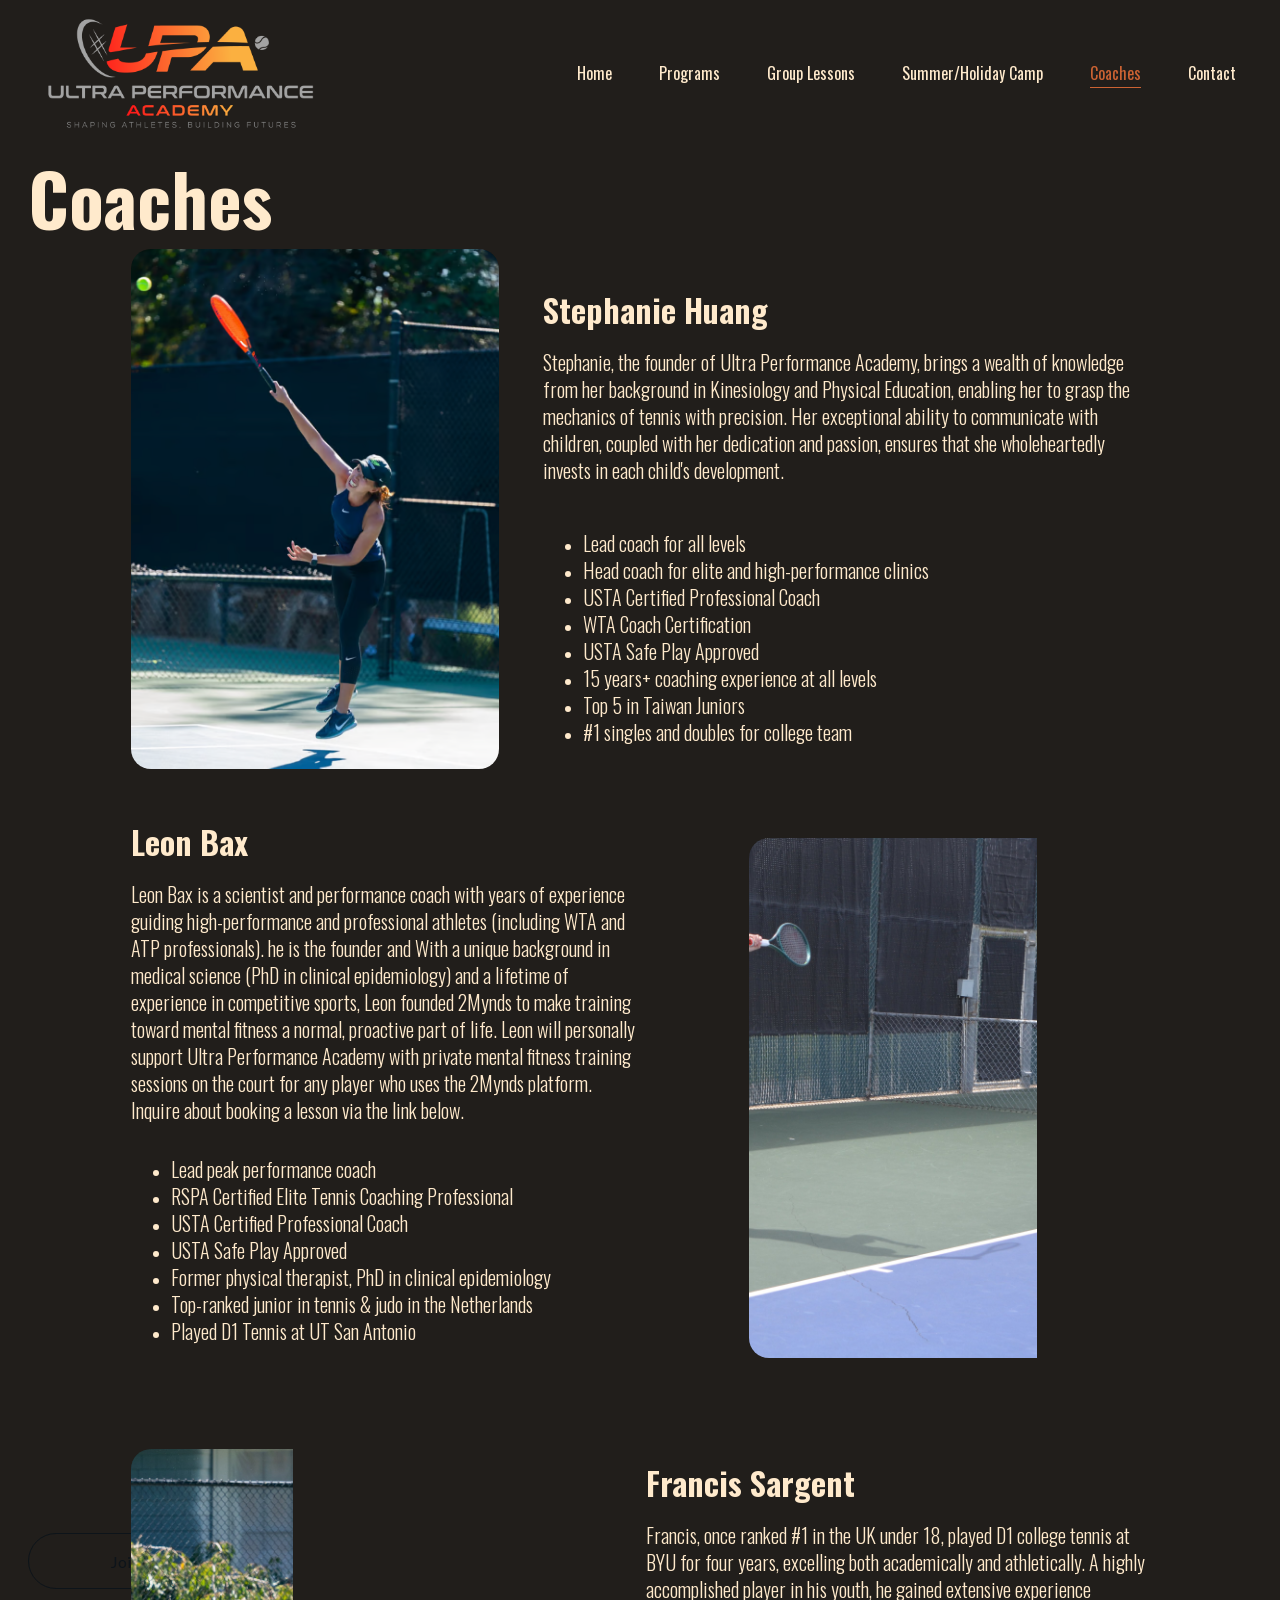
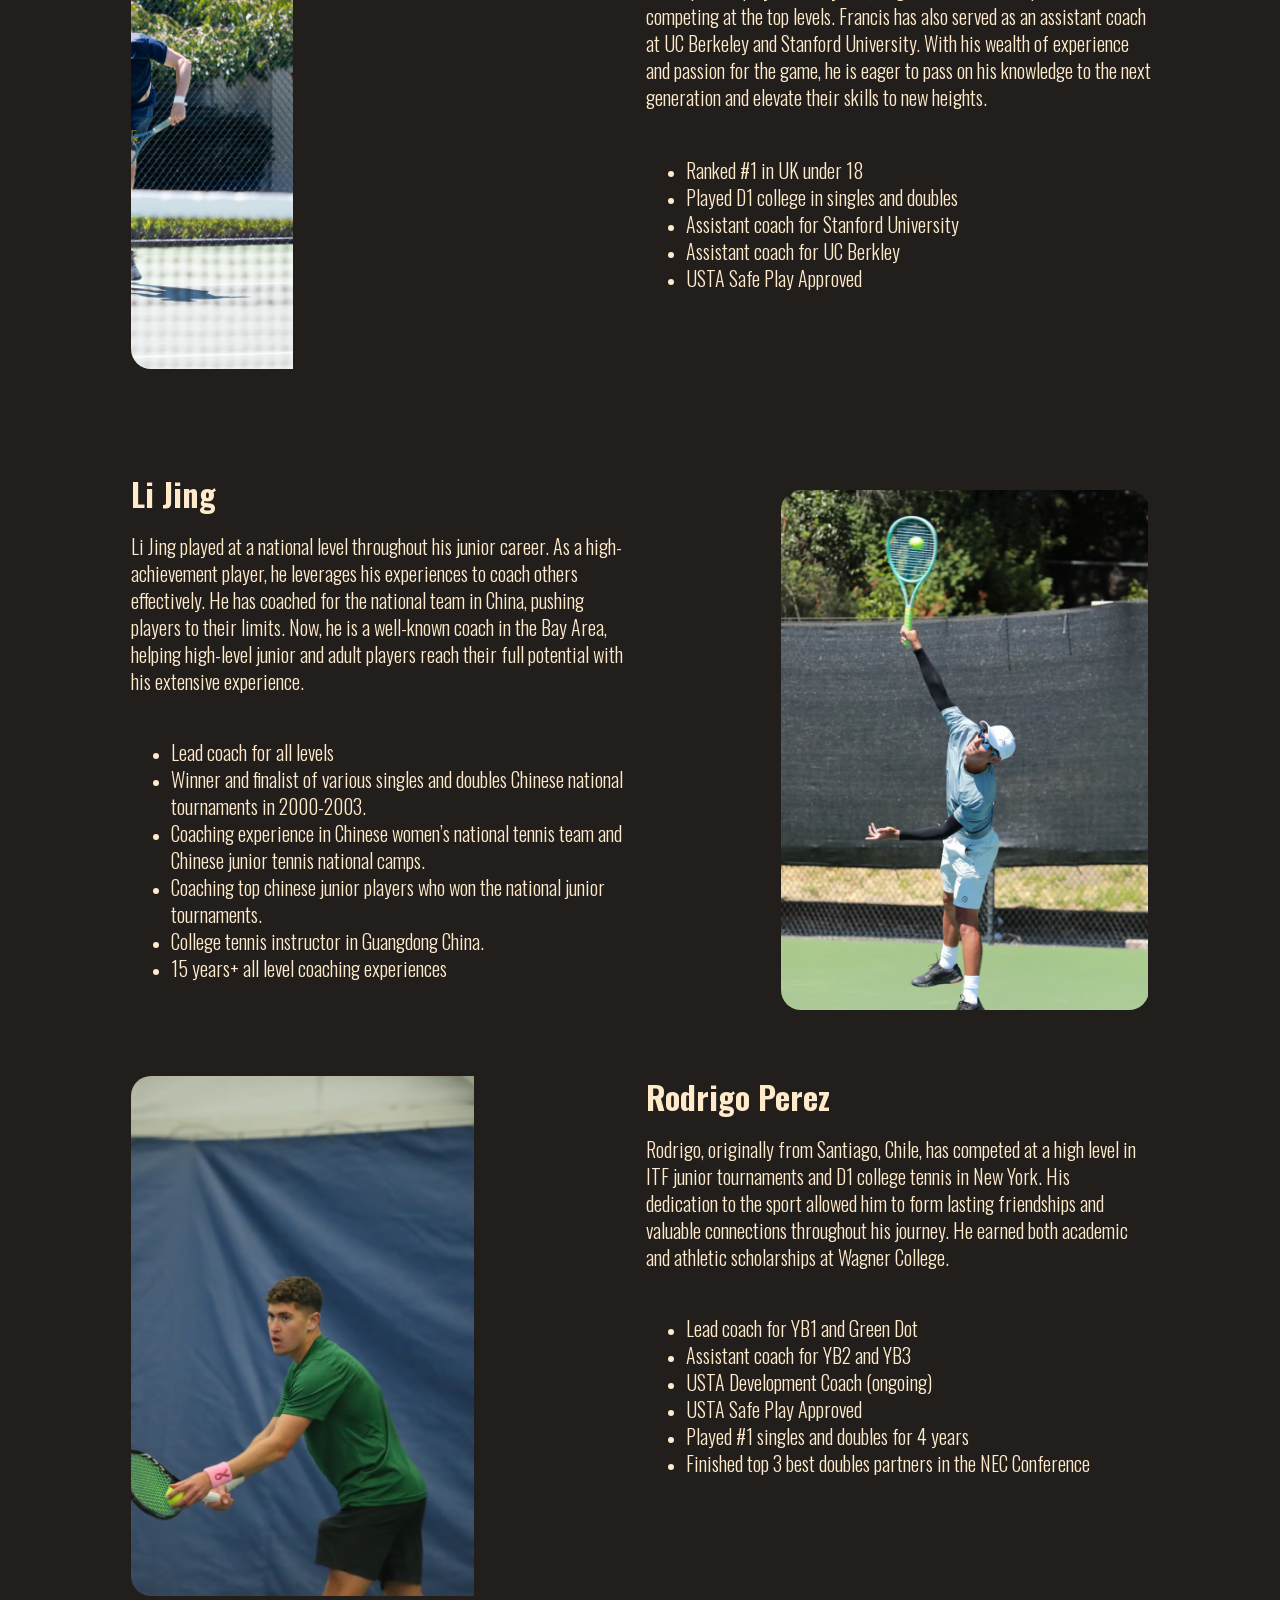
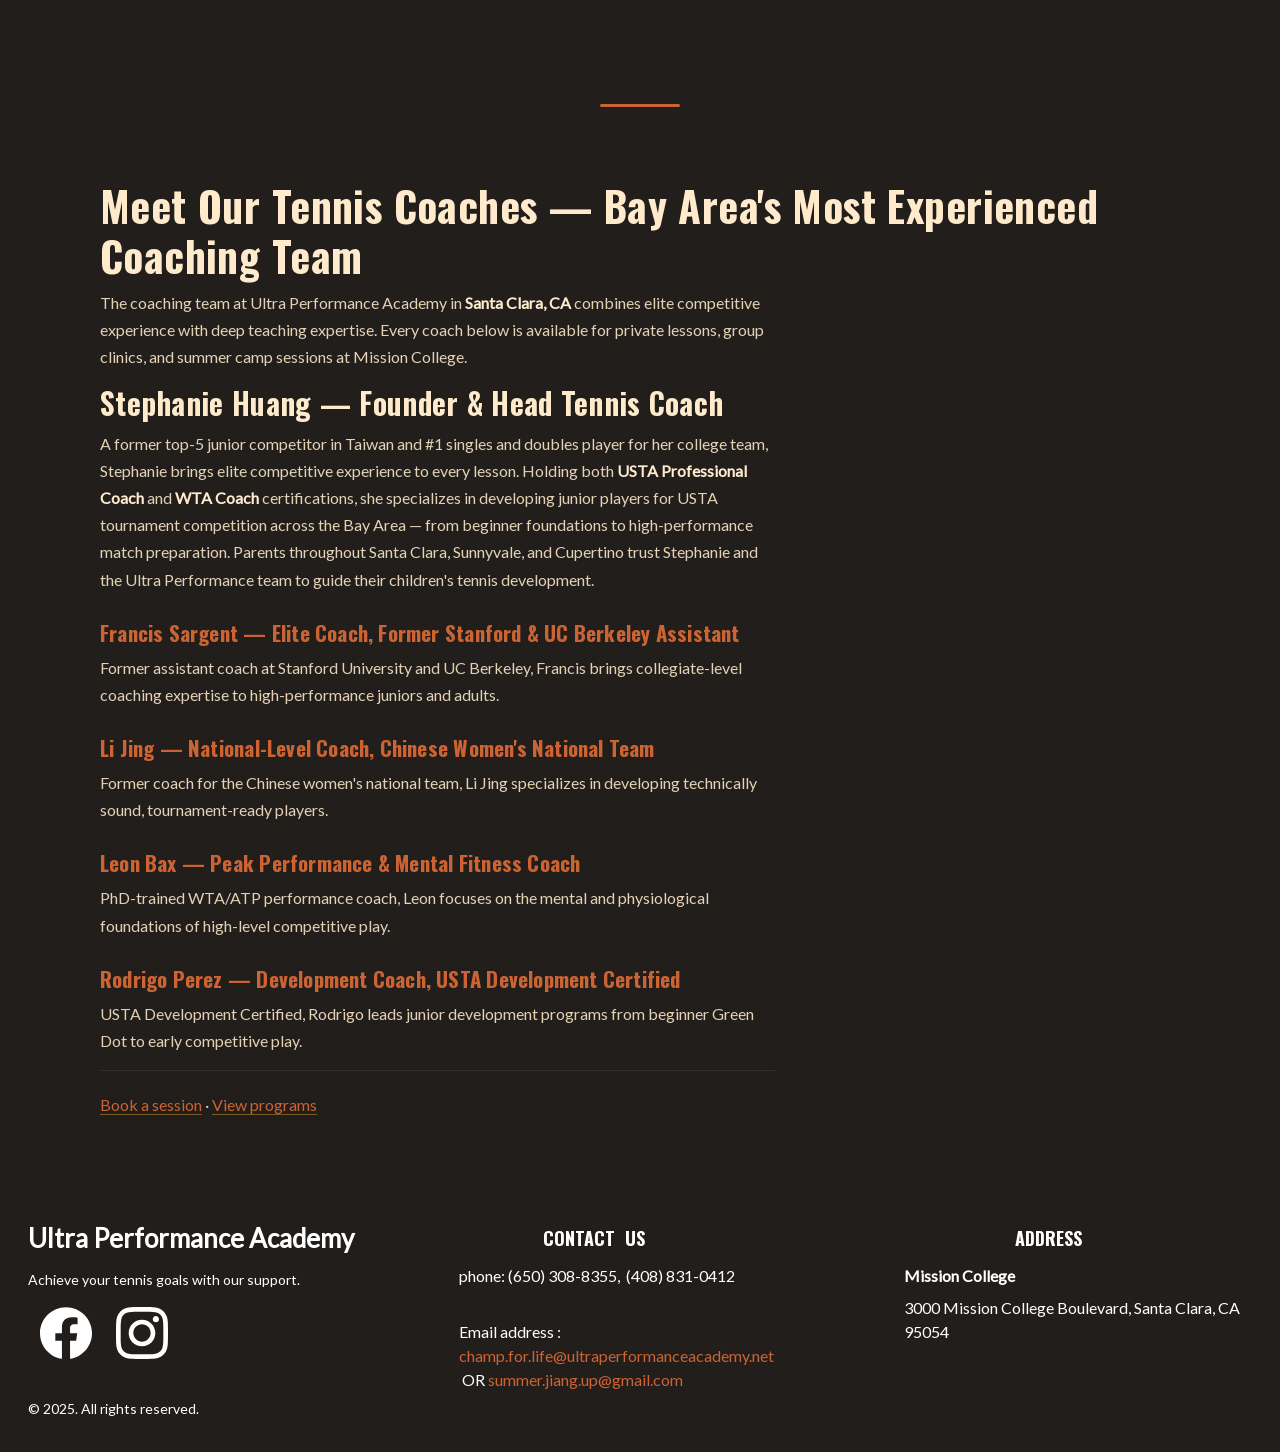
==== commit df5fc930: "SEO section: place above footer + restore secondary contact email - Move the injected `.upa-seo-bloc" ====
--- a/coaches.html
+++ b/coaches.html
@@ -10,13 +10,7 @@
 <link rel="stylesheet" href="assets/astro/cookieconsent.CpXrOrr9.css">
 <link rel="stylesheet" href="assets/astro/Page.kmFvoTP7.css">
 <style>:root{--color-meteorite-dark: #2f1c6a;--color-meteorite-dark-2: #1F1346;--color-meteorite: #8c85ff;--color-meteorite-light: #d5dfff;--color-primary-dark: #5025d1;--color-primary: #673de6;--color-primary-light: #ebe4ff;--color-primary-charts: #B39EF3;--color-danger-dark: #d63163;--color-danger: #fc5185;--color-danger-light: #ffe8ef;--color-danger-charts: #FEA8C2;--color-warning-dark: #fea419;--color-warning-dark-2: #9F6000;--color-warning-charts: #FFD28C;--color-warning: #ffcd35;--color-warning-light: #fff8e2;--color-success-dark: #008361;--color-success: #00b090;--color-success-light: #def4f0;--color-dark: #1d1e20;--color-gray-dark: #36344d;--color-gray: #727586;--color-gray-border: #dadce0;--color-gray-light: #f2f3f6;--color-light: #fff;--color-azure: #357df9;--color-azure-light: #e3ebf9;--color-azure-dark: #265ab2;--color-indigo: #6366F1;--color-neutral-200: #D8DAE0}.whats-app-bubble{position:fixed;z-index:19;display:flex;right:20px;bottom:24px;cursor:pointer;border-radius:100px;box-shadow:#00000026 0 4px 12px}#wtpQualitySign_fixedCSS,#wtpQualitySign_popupCSS{bottom:10px!important}#wtpQualitySign_fixedCSS{z-index:17!important}#wtpQualitySign_popupCSS{z-index:18!important}
-</style><script>(function(){var p=location.protocol,s=location.search;if(/[?&]anim=1(?:&|$)/.test(s))document.documentElement.classList.add("respect-zyro-animations");if(p==="file:"||p==="vscode-webview:"||/[?&]static=1(?:&|$)/.test(s))document.documentElement.classList.add("no-entry-anim");})();</script><link rel="stylesheet" href="assets/astro/animation-fallback.css" /><link rel="stylesheet" href="css/styles.css"><script type="application/ld+json" data-upa-seo="coaches-0">{"@context":"https://schema.org","@type":"Person","name":"Stephanie Huang","jobTitle":"Head Tennis Coach & Founder","worksFor":{"@type":"SportsClub","name":"Ultra Performance Academy","url":"https://huanranpeng.github.io/Tennis/"},"knowsAbout":["Tennis Coaching","Kinesiology","Youth Tennis","USTA Competition"],"hasCredential":["USTA Certified Professional Coach","WTA Coach Certification","USTA Safe Play Approved"],"description":"Founder and Head Coach at Ultra Performance Academy, Santa Clara, CA. Former Taiwan Junior Top-5 player, USTA and WTA certified. 15+ years of coaching experience at all levels."}</script></head> <body> <div> <style>astro-island,astro-slot,astro-static-slot{display:contents}</style><script>(()=>{var e=async t=>{await(await t())()};(self.Astro||(self.Astro={})).only=e;window.dispatchEvent(new Event("astro:only"));})();</script><script>(()=>{var A=Object.defineProperty;var C=(i,o,a)=>o in i?A(i,o,{enumerable:!0,configurable:!0,writable:!0,value:a}):i[o]=a;var l=(i,o,a)=>C(i,typeof o!="symbol"?o+"":o,a);var E=new Set(["__proto__","constructor","prototype"]);{let i={0:t=>y(t),1:t=>a(t),2:t=>new RegExp(t),3:t=>new Date(t),4:t=>new Map(a(t)),5:t=>new Set(a(t)),6:t=>BigInt(t),7:t=>new URL(t),8:t=>new Uint8Array(t),9:t=>new Uint16Array(t),10:t=>new Uint32Array(t),11:t=>Number.POSITIVE_INFINITY*t},o=t=>{let[h,e]=t;return h in i?i[h](e):void 0},a=t=>t.map(o),y=t=>typeof t!="object"||t===null?t:Object.fromEntries(Object.entries(t).map(([h,e])=>[h,o(e)]));class f extends HTMLElement{constructor(){super(...arguments);l(this,"Component");l(this,"hydrator");l(this,"hydrate",async()=>{var b;if(!this.hydrator||!this.isConnected)return;let e=(b=this.parentElement)==null?void 0:b.closest("astro-island[ssr]");if(e){e.addEventListener("astro:hydrate",this.hydrate,{once:!0});return}let c=this.querySelectorAll("astro-slot"),n={},p=this.querySelectorAll("template[data-astro-template]");for(let r of p){let s=r.closest(this.tagName);s!=null&&s.isSameNode(this)&&(n[r.getAttribute("data-astro-template")||"default"]=r.innerHTML,r.remove())}for(let r of c){let s=r.closest(this.tagName);s!=null&&s.isSameNode(this)&&(n[r.getAttribute("name")||"default"]=r.innerHTML)}let u;try{u=this.hasAttribute("props")?y(JSON.parse(this.getAttribute("props"))):{}}catch(r){let s=this.getAttribute("component-url")||"<unknown>",v=this.getAttribute("component-export");throw v&&(s+=` (export ${v})`),console.error(`[hydrate] Error parsing props for component ${s}`,this.getAttribute("props"),r),r}let d;await this.hydrator(this)(this.Component,u,n,{client:this.getAttribute("client")}),this.removeAttribute("ssr"),this.dispatchEvent(new CustomEvent("astro:hydrate"))});l(this,"unmount",()=>{this.isConnected||this.dispatchEvent(new CustomEvent("astro:unmount"))})}disconnectedCallback(){document.removeEventListener("astro:after-swap",this.unmount),document.addEventListener("astro:after-swap",this.unmount,{once:!0})}connectedCallback(){if(!this.hasAttribute("await-children")||document.readyState==="interactive"||document.readyState==="complete")this.childrenConnectedCallback();else{let e=()=>{document.removeEventListener("DOMContentLoaded",e),c.disconnect(),this.childrenConnectedCallback()},c=new MutationObserver(()=>{var n;((n=this.lastChild)==null?void 0:n.nodeType)===Node.COMMENT_NODE&&this.lastChild.nodeValue==="astro:end"&&(this.lastChild.remove(),e())});c.observe(this,{childList:!0}),document.addEventListener("DOMContentLoaded",e)}}async childrenConnectedCallback(){let e=this.getAttribute("before-hydration-url");e&&await import(e),this.start()}async start(){let e=JSON.parse(this.getAttribute("opts")),c=this.getAttribute("client");if(Astro[c]===void 0){window.addEventListener(`astro:${c}`,()=>this.start(),{once:!0});return}try{await Astro[c](async()=>{let n=this.getAttribute("renderer-url"),[p,{default:u}]=await Promise.all([import(this.getAttribute("component-url")),n?import(n):()=>()=>{}]),d=this.getAttribute("component-export")||"default";if(d.includes(".")){this.Component=p;for(let m of d.split(".")){if(E.has(m)||!this.Component||typeof this.Component!="object"&&typeof this.Component!="function"||!Object.hasOwn(this.Component,m))throw new Error(`Invalid component export path: ${d}`);this.Component=this.Component[m]}}else{if(E.has(d))throw new Error(`Invalid component export path: ${d}`);this.Component=p[d]}return this.hydrator=u,this.hydrate},e,this)}catch(n){console.error("[astro-island] Error hydrating %s",this.getAttribute("component-url"),n)}}attributeChangedCallback(){this.hydrate()}}l(f,"observedAttributes",["props"]),customElements.get("astro-island")||customElements.define("astro-island",f)}})();</script><astro-island uid="2fBzo7" component-url="assets/astro/ClientHead.BhQ41lFz.js" component-export="default" renderer-url="assets/astro/client.CLV3Binp.js" props="{&quot;page-noindex&quot;:[0,false],&quot;canonical-url&quot;:[0,&quot;https://ultraperformanceacademy.net/coaches&quot;],&quot;site-meta&quot;:[0,{&quot;version&quot;:[0,201],&quot;template&quot;:[0,&quot;aigenerated&quot;],&quot;metaTitle&quot;:[0,&quot;Ultra Performance Academy&quot;],&quot;aiWebsiteType&quot;:[0,&quot;Business&quot;],&quot;defaultLocale&quot;:[0,&quot;system&quot;],&quot;isPrivateModeActive&quot;:[0,false],&quot;demoEcommerceStoreId&quot;:[0,&quot;demo_01G0E9P2R0CFTNBWEEFCEV8EG5&quot;],&quot;shouldAddWWWPrefixToDomain&quot;:[0,false]}],&quot;domain&quot;:[0,&quot;ultraperformanceacademy.net&quot;]}" ssr client="only" opts="{&quot;name&quot;:&quot;ClientHead&quot;,&quot;value&quot;:&quot;vue&quot;}"></astro-island> <script>(()=>{var e=async t=>{await(await t())()};(self.Astro||(self.Astro={})).load=e;window.dispatchEvent(new Event("astro:load"));})();</script><astro-island uid="ZEvBFn" prefix="s1" component-url="assets/astro/Page.DamvI485.js" component-export="default" renderer-url="assets/astro/client.CLV3Binp.js" props="{&quot;pageData&quot;:[0,{&quot;pages&quot;:[0,{&quot;z7ZmaN&quot;:[0,{&quot;meta&quot;:[0,{&quot;title&quot;:[0,&quot;Premier Tennis Academy in Bay Area for Aspiring Athletes&quot;],&quot;noindex&quot;:[0,false],&quot;keywords&quot;:[1,[[0,&quot;tennis academy&quot;],[0,&quot;Bay Area&quot;],[0,&quot;athlete development&quot;]]],&quot;password&quot;:[0,&quot;&quot;],&quot;ogImageAlt&quot;:[0,&quot;&quot;],&quot;description&quot;:[0,&quot;At Ultra Performance Academy, we provide tailored tennis programs designed to help players excel. Our experienced coaches foster a supportive environment, encouraging athletes to push their limits and achieve their goals both on and off the court. Join us to elevate your game and experience growth.&quot;],&quot;focusKeyword&quot;:[0,&quot;tennis academy&quot;],&quot;passwordDesign&quot;:[0,&quot;default&quot;],&quot;passwordBackText&quot;:[0,&quot;Back to&quot;],&quot;passwordButtonText&quot;:[0,&quot;Enter&quot;],&quot;passwordHeadingText&quot;:[0,&quot;Guest area&quot;],&quot;passwordSubheadingText&quot;:[0,&quot;Please enter the password to access the page&quot;],&quot;passwordPlaceholderText&quot;:[0,&quot;Type password&quot;]}],&quot;name&quot;:[0,&quot;Small Group&quot;],&quot;slug&quot;:[0,&quot;small-group&quot;],&quot;type&quot;:[0,&quot;default&quot;],&quot;blocks&quot;:[1,[[0,&quot;zd40Sk&quot;],[0,&quot;zffVPf&quot;]]],&quot;hiddenSlots&quot;:[1,[]]}],&quot;zZMSg3&quot;:[0,{&quot;meta&quot;:[0,{&quot;title&quot;:[0,&quot;Premier Tennis Academy in Bay Area for Aspiring Athletes&quot;],&quot;noindex&quot;:[0,false],&quot;keywords&quot;:[1,[[0,&quot;tennis academy&quot;],[0,&quot;Bay Area&quot;],[0,&quot;athlete development&quot;]]],&quot;password&quot;:[0,&quot;&quot;],&quot;ogImageAlt&quot;:[0,&quot;&quot;],&quot;description&quot;:[0,&quot;At Ultra Performance Academy, we provide tailored tennis programs designed to help players excel. Our experienced coaches foster a supportive environment, encouraging athletes to push their limits and achieve their goals both on and off the court. Join us to elevate your game and experience growth.&quot;],&quot;focusKeyword&quot;:[0,&quot;tennis academy&quot;],&quot;passwordDesign&quot;:[0,&quot;default&quot;],&quot;passwordBackText&quot;:[0,&quot;Back to&quot;],&quot;passwordButtonText&quot;:[0,&quot;Enter&quot;],&quot;passwordHeadingText&quot;:[0,&quot;Guest area&quot;],&quot;passwordSubheadingText&quot;:[0,&quot;Please enter the password to access the page&quot;],&quot;passwordPlaceholderText&quot;:[0,&quot;Type password&quot;]}],&quot;name&quot;:[0,&quot;Group Lessons&quot;],&quot;slug&quot;:[0,&quot;group-lessons&quot;],&quot;type&quot;:[0,&quot;default&quot;],&quot;blocks&quot;:[1,[[0,&quot;zhB6Fr&quot;],[0,&quot;zzUuTt&quot;],[0,&quot;zZacQu&quot;]]],&quot;hiddenSlots&quot;:[1,[]]}],&quot;zwQZJ2&quot;:[0,{&quot;meta&quot;:[0,{&quot;title&quot;:[0,&quot;Premier Tennis Academy in Bay Area for Aspiring Athletes&quot;],&quot;noindex&quot;:[0,false],&quot;keywords&quot;:[1,[[0,&quot;tennis academy&quot;],[0,&quot;Bay Area&quot;],[0,&quot;athlete development&quot;]]],&quot;password&quot;:[0,&quot;&quot;],&quot;ogImageAlt&quot;:[0,&quot;&quot;],&quot;description&quot;:[0,&quot;At Ultra Performance Academy, we provide tailored tennis programs designed to help players excel. Our experienced coaches foster a supportive environment, encouraging athletes to push their limits and achieve their goals both on and off the court. Join us to elevate your game and experience growth.&quot;],&quot;focusKeyword&quot;:[0,&quot;tennis academy&quot;],&quot;passwordDesign&quot;:[0,&quot;default&quot;],&quot;passwordBackText&quot;:[0,&quot;Back to&quot;],&quot;passwordButtonText&quot;:[0,&quot;Enter&quot;],&quot;passwordHeadingText&quot;:[0,&quot;Guest area&quot;],&quot;passwordSubheadingText&quot;:[0,&quot;Please enter the password to access the page&quot;],&quot;passwordPlaceholderText&quot;:[0,&quot;Type password&quot;]}],&quot;name&quot;:[0,&quot;Summer/Holiday Camp&quot;],&quot;slug&quot;:[0,&quot;summerholiday-camp&quot;],&quot;type&quot;:[0,&quot;default&quot;],&quot;blocks&quot;:[1,[[0,&quot;zPOFpk&quot;],[0,&quot;zQC7pj&quot;]]],&quot;hiddenSlots&quot;:[1,[]]}],&quot;ai-BxgeD&quot;:[0,{&quot;meta&quot;:[0,{&quot;title&quot;:[0,&quot;Premier Tennis Academy in Bay Area for Aspiring Athletes&quot;],&quot;keywords&quot;:[1,[[0,&quot;tennis academy&quot;],[0,&quot;Bay Area&quot;],[0,&quot;athlete development&quot;]]],&quot;description&quot;:[0,&quot;At Ultra Performance Academy, we provide tailored tennis programs designed to help players excel. Our experienced coaches foster a supportive environment, encouraging athletes to push their limits and achieve their goals both on and off the court. Join us to elevate your game and experience growth.&quot;],&quot;focusKeyword&quot;:[0,&quot;tennis academy&quot;]}],&quot;name&quot;:[0,&quot;Programs&quot;],&quot;slug&quot;:[0,&quot;programs&quot;],&quot;type&quot;:[0,&quot;default&quot;],&quot;blocks&quot;:[1,[[0,&quot;ai-tkQhTM&quot;],[0,&quot;z2Oli8&quot;],[0,&quot;ai-IC1CFQ&quot;],[0,&quot;ai-4ZuwDZ&quot;]]],&quot;hiddenSlots&quot;:[1,[]]}],&quot;ai-OQQh6&quot;:[0,{&quot;meta&quot;:[0,{&quot;title&quot;:[0,&quot;Expert Coaches at Ultra Performance Academy&quot;],&quot;keywords&quot;:[1,[[0,&quot;tennis academy&quot;],[0,&quot;dedicated coaches&quot;],[0,&quot;athlete development&quot;]]],&quot;description&quot;:[0,&quot;Meet our dedicated coaches at Ultra Performance Academy, Bay Area&#x27;s premier tennis academy. Our team fosters a supportive environment for athletes to grow, achieve their goals, and excel both on and off the court.&quot;],&quot;focusKeyword&quot;:[0,&quot;tennis academy&quot;]}],&quot;name&quot;:[0,&quot;Coaches&quot;],&quot;slug&quot;:[0,&quot;coaches&quot;],&quot;type&quot;:[0,&quot;default&quot;],&quot;blocks&quot;:[1,[[0,&quot;ai-19pB5F&quot;]]],&quot;hiddenSlots&quot;:[1,[]]}],&quot;ai-ZcPyM&quot;:[0,{&quot;meta&quot;:[0,{&quot;title&quot;:[0,&quot;Premier Tennis Academy in the Bay Area&quot;],&quot;keywords&quot;:[1,[[0,&quot;tennis academy&quot;],[0,&quot;Bay Area&quot;],[0,&quot;performance coaching&quot;]]],&quot;description&quot;:[0,&quot;Ultra Performance Tennis Academy offers expert coaching and a supportive environment for tennis players. Our dedicated team helps athletes achieve their goals, fostering growth both on and off the court. Join us to elevate your game and experience unparalleled training.&quot;],&quot;focusKeyword&quot;:[0,&quot;tennis academy&quot;]}],&quot;name&quot;:[0,&quot;Home&quot;],&quot;slug&quot;:[0,&quot;home&quot;],&quot;type&quot;:[0,&quot;default&quot;],&quot;blocks&quot;:[1,[[0,&quot;ai--NWn9j&quot;],[0,&quot;ai-GohkJZ&quot;],[0,&quot;ai-s6IZIV&quot;],[0,&quot;ai-DNVog2&quot;],[0,&quot;ai-yVNNNf&quot;]]],&quot;hiddenSlots&quot;:[1,[]]}],&quot;ai-ihdeA&quot;:[0,{&quot;meta&quot;:[0,{&quot;title&quot;:[0,&quot;Contact Ultra Performance Academy for Tennis Training Inquiries&quot;],&quot;keywords&quot;:[1,[[0,&quot;tennis academy&quot;],[0,&quot;coaching&quot;],[0,&quot;athlete support&quot;]]],&quot;description&quot;:[0,&quot;Get in touch with Ultra Performance Academy to learn more about our tennis programs, coaching staff, and how we can help you achieve your athletic goals in a supportive environment. We look forward to hearing from you!&quot;],&quot;focusKeyword&quot;:[0,&quot;tennis academy&quot;]}],&quot;name&quot;:[0,&quot;Contact&quot;],&quot;slug&quot;:[0,&quot;contact&quot;],&quot;type&quot;:[0,&quot;default&quot;],&quot;blocks&quot;:[1,[[0,&quot;ai-1dMDgy&quot;],[0,&quot;ai-3Z8mOR&quot;]]],&quot;hiddenSlots&quot;:[1,[]]}]}],&quot;blocks&quot;:[0,{&quot;header&quot;:[0,{&quot;slot&quot;:[0,&quot;header&quot;],&quot;type&quot;:[0,&quot;BlockNavigation&quot;],&quot;mobile&quot;:[0,{&quot;height&quot;:[0,72],&quot;logoHeight&quot;:[0,24]}],&quot;desktop&quot;:[0,{&quot;height&quot;:[0,145],&quot;logoHeight&quot;:[0,117]}],&quot;settings&quot;:[0,{&quot;styles&quot;:[0,{&quot;width&quot;:[0,&quot;1240px&quot;],&quot;padding&quot;:[0,&quot;14px 16px 14px 16px&quot;],&quot;m-padding&quot;:[0,&quot;24px 16px 24px 16px&quot;],&quot;logo-width&quot;:[0,&quot;272px&quot;],&quot;cartIconSize&quot;:[0,&quot;24px&quot;],&quot;link-spacing&quot;:[0,&quot;47px&quot;],&quot;m-logo-width&quot;:[0,&quot;55px&quot;],&quot;m-link-spacing&quot;:[0,&quot;20px&quot;],&quot;element-spacing&quot;:[0,&quot;32px&quot;],&quot;contrastBackgroundColor&quot;:[0,&quot;rgb(67, 61, 55)&quot;]}],&quot;cartText&quot;:[0,&quot;&quot;],&quot;isSticky&quot;:[0,true],&quot;showLogo&quot;:[0,true],&quot;headerLayout&quot;:[0,&quot;desktop-1&quot;],&quot;isCartVisible&quot;:[0,true],&quot;logoImagePath&quot;:[0,&quot;transparent1-YbNB6q61jjSn7eRZ.png&quot;],&quot;mHeaderLayout&quot;:[0,&quot;mobile-1&quot;],&quot;logoImageOrigin&quot;:[0,&quot;assets&quot;],&quot;mobileLinksAlignment&quot;:[0,&quot;right&quot;]}],&quot;zindexes&quot;:[1,[]],&quot;background&quot;:[0,{&quot;color&quot;:[0,&quot;rgb(33, 30, 27)&quot;],&quot;current&quot;:[0,&quot;color&quot;],&quot;isTransparent&quot;:[0,true]}],&quot;components&quot;:[1,[]],&quot;fontFamily&quot;:[0,&quot;Oswald&quot;],&quot;fontWeight&quot;:[0,400],&quot;logoAspectRatio&quot;:[0,2.3255813953488373],&quot;navLinkTextColor&quot;:[0,&quot;rgb(255, 234, 204)&quot;],&quot;navLinkTextColorHover&quot;:[0,&quot;rgb(204, 99, 51)&quot;]}],&quot;zSiG-O&quot;:[0,{&quot;slot&quot;:[0,&quot;footer&quot;],&quot;type&quot;:[0,&quot;BlockLayout&quot;],&quot;mobile&quot;:[0,{&quot;minHeight&quot;:[0,697]}],&quot;desktop&quot;:[0,{&quot;minHeight&quot;:[0,254]}],&quot;settings&quot;:[0,{&quot;styles&quot;:[0,{&quot;cols&quot;:[0,&quot;12&quot;],&quot;rows&quot;:[0,10],&quot;width&quot;:[0,&quot;1224px&quot;],&quot;m-rows&quot;:[0,&quot;1&quot;],&quot;col-gap&quot;:[0,&quot;24px&quot;],&quot;row-gap&quot;:[0,&quot;16px&quot;],&quot;row-size&quot;:[0,&quot;48px&quot;],&quot;column-gap&quot;:[0,&quot;24px&quot;],&quot;block-padding&quot;:[0,&quot;16px 0 16px 0&quot;],&quot;m-block-padding&quot;:[0,&quot;40px 16px 40px 16px&quot;]}]}],&quot;zindexes&quot;:[1,[[0,&quot;ai-6lvrov&quot;],[0,&quot;ai-QJbltx&quot;],[0,&quot;ai--IpMId&quot;],[0,&quot;ai-DMmvE7&quot;],[0,&quot;ai-1KKXez&quot;],[0,&quot;ai-dmyfGE&quot;],[0,&quot;ai-dn2DAU&quot;],[0,&quot;zQIr0T&quot;]]],&quot;background&quot;:[0,{&quot;color&quot;:[0,&quot;#211E1B&quot;],&quot;current&quot;:[0,&quot;color&quot;]}],&quot;components&quot;:[1,[[0,&quot;ai-6lvrov&quot;],[0,&quot;ai-QJbltx&quot;],[0,&quot;ai--IpMId&quot;],[0,&quot;ai-DMmvE7&quot;],[0,&quot;ai-1KKXez&quot;],[0,&quot;ai-dmyfGE&quot;],[0,&quot;ai-dn2DAU&quot;],[0,&quot;zQIr0T&quot;]]],&quot;initialBlockId&quot;:[0,&quot;W7N_1fYuy&quot;]}],&quot;ai-19pB5F&quot;:[0,{&quot;type&quot;:[0,&quot;BlockLayout&quot;],&quot;mobile&quot;:[0,{&quot;minHeight&quot;:[0,3736]}],&quot;desktop&quot;:[0,{&quot;minHeight&quot;:[0,3158]}],&quot;settings&quot;:[0,{&quot;styles&quot;:[0,{&quot;block-padding&quot;:[0,&quot;16px 0 16px 0&quot;],&quot;m-block-padding&quot;:[0,&quot;16px&quot;]}]}],&quot;zindexes&quot;:[1,[[0,&quot;ai-fplKPO&quot;],[0,&quot;ai-nY3ghB&quot;],[0,&quot;ai-RGy2OJ&quot;],[0,&quot;zgxOm2&quot;],[0,&quot;zX3lEV&quot;],[0,&quot;zp6MD5&quot;],[0,&quot;zC0EGZ&quot;],[0,&quot;zUWN8z&quot;],[0,&quot;z3bPzD&quot;],[0,&quot;zxRD5r&quot;],[0,&quot;zEb1MO&quot;],[0,&quot;zfVm-E&quot;]]],&quot;attachment&quot;:[0,&quot;fixed&quot;],&quot;background&quot;:[0,{&quot;color&quot;:[0,&quot;rgb(33, 30, 27)&quot;],&quot;current&quot;:[0,&quot;color&quot;],&quot;gradient&quot;:[0,{&quot;angle&quot;:[0,135],&quot;colors&quot;:[1,[[0,{&quot;value&quot;:[0,&quot;#CC6333&quot;]}],[0,{&quot;value&quot;:[0,&quot;rgb(143, 17, 168)&quot;]}]]],&quot;isAnimated&quot;:[0,false]}],&quot;overlay-opacity&quot;:[0,&quot;0.90&quot;]}],&quot;components&quot;:[1,[[0,&quot;ai-fplKPO&quot;],[0,&quot;ai-nY3ghB&quot;],[0,&quot;ai-RGy2OJ&quot;],[0,&quot;zgxOm2&quot;],[0,&quot;zX3lEV&quot;],[0,&quot;zp6MD5&quot;],[0,&quot;zC0EGZ&quot;],[0,&quot;zUWN8z&quot;],[0,&quot;z3bPzD&quot;],[0,&quot;zxRD5r&quot;],[0,&quot;zEb1MO&quot;],[0,&quot;zfVm-E&quot;]]],&quot;initialBlockId&quot;:[0,&quot;z4bZoG&quot;]}]}],&quot;elements&quot;:[0,{&quot;z3bPzD&quot;:[0,{&quot;rel&quot;:[0,&quot;nofollow&quot;],&quot;type&quot;:[0,&quot;GridImage&quot;],&quot;mobile&quot;:[0,{&quot;top&quot;:[0,1385],&quot;left&quot;:[0,0],&quot;width&quot;:[0,328],&quot;height&quot;:[0,224]}],&quot;desktop&quot;:[0,{&quot;top&quot;:[0,693],&quot;crop&quot;:[0,{&quot;top&quot;:[0,0],&quot;left&quot;:[0,19.304556354916063],&quot;scale&quot;:[0,1]}],&quot;left&quot;:[0,721],&quot;width&quot;:[0,368],&quot;height&quot;:[0,520],&quot;borderRadius&quot;:[0,&quot;20px&quot;]}],&quot;settings&quot;:[0,{&quot;alt&quot;:[0,&quot;Coaching session at Ultra Performance Academy Santa Clara&quot;],&quot;path&quot;:[0,&quot;nl1_7084-mePxgbwjQZHLJkaQ.JPG&quot;],&quot;origin&quot;:[0,&quot;assets&quot;],&quot;styles&quot;:[0,{&quot;align&quot;:[0,&quot;center&quot;],&quot;justify&quot;:[0,&quot;center&quot;],&quot;m-element-margin&quot;:[0,&quot;0 0 16px 0&quot;]}],&quot;clickAction&quot;:[0,&quot;none&quot;]}],&quot;animation&quot;:[0,{&quot;name&quot;:[0,&quot;slide&quot;],&quot;type&quot;:[0,&quot;global&quot;]}],&quot;initialElementId&quot;:[0,&quot;zKG4D9&quot;],&quot;fullResolutionWidth&quot;:[0,3261],&quot;fullResolutionHeight&quot;:[0,2160]}],&quot;zC0EGZ&quot;:[0,{&quot;rel&quot;:[0,&quot;nofollow&quot;],&quot;type&quot;:[0,&quot;GridImage&quot;],&quot;mobile&quot;:[0,{&quot;top&quot;:[0,2890],&quot;left&quot;:[0,0],&quot;width&quot;:[0,328],&quot;height&quot;:[0,224]}],&quot;desktop&quot;:[0,{&quot;top&quot;:[0,1945],&quot;crop&quot;:[0,{&quot;top&quot;:[0,54.09356725146199],&quot;left&quot;:[0,50],&quot;scale&quot;:[0,1]}],&quot;left&quot;:[0,753],&quot;width&quot;:[0,368],&quot;height&quot;:[0,520],&quot;borderRadius&quot;:[0,&quot;20px&quot;]}],&quot;settings&quot;:[0,{&quot;alt&quot;:[0,&quot;Tennis instruction at Mission College Santa Clara&quot;],&quot;path&quot;:[0,&quot;screenshot-2025-04-20-at-11.22.18a-pm-dJoZP5bn5osBWRr4.png&quot;],&quot;origin&quot;:[0,&quot;assets&quot;],&quot;styles&quot;:[0,{&quot;align&quot;:[0,&quot;center&quot;],&quot;justify&quot;:[0,&quot;center&quot;],&quot;m-element-margin&quot;:[0,&quot;0 0 16px 0&quot;]}],&quot;clickAction&quot;:[0,&quot;none&quot;]}],&quot;animation&quot;:[0,{&quot;name&quot;:[0,&quot;slide&quot;],&quot;type&quot;:[0,&quot;global&quot;]}],&quot;initialElementId&quot;:[0,&quot;zKG4D9&quot;],&quot;fullResolutionWidth&quot;:[0,827],&quot;fullResolutionHeight&quot;:[0,1159]}],&quot;zEb1MO&quot;:[0,{&quot;rel&quot;:[0,&quot;nofollow&quot;],&quot;type&quot;:[0,&quot;GridImage&quot;],&quot;mobile&quot;:[0,{&quot;top&quot;:[0,3564],&quot;left&quot;:[0,0],&quot;width&quot;:[0,328],&quot;height&quot;:[0,256]}],&quot;desktop&quot;:[0,{&quot;top&quot;:[0,2531],&quot;crop&quot;:[0,{&quot;top&quot;:[0,100],&quot;left&quot;:[0,39.23076923076923],&quot;scale&quot;:[0,1]}],&quot;left&quot;:[0,103],&quot;width&quot;:[0,368],&quot;height&quot;:[0,520],&quot;borderRadius&quot;:[0,&quot;20px&quot;]}],&quot;settings&quot;:[0,{&quot;alt&quot;:[0,&quot;Coaching session at Ultra Performance Academy Santa Clara&quot;],&quot;path&quot;:[0,&quot;screenshot-2025-04-20-at-11.32.48a-pm-mk3v4qoyx6hq3JBe.png&quot;],&quot;origin&quot;:[0,&quot;assets&quot;],&quot;styles&quot;:[0,{&quot;align&quot;:[0,&quot;center&quot;],&quot;justify&quot;:[0,&quot;center&quot;],&quot;m-element-margin&quot;:[0,&quot;0 0 16px 0&quot;]}],&quot;clickAction&quot;:[0,&quot;none&quot;]}],&quot;animation&quot;:[0,{&quot;name&quot;:[0,&quot;slide&quot;],&quot;type&quot;:[0,&quot;global&quot;]}],&quot;initialElementId&quot;:[0,&quot;zKG4D9&quot;],&quot;fullResolutionWidth&quot;:[0,873],&quot;fullResolutionHeight&quot;:[0,1049]}],&quot;zQIr0T&quot;:[0,{&quot;type&quot;:[0,&quot;GridTextBox&quot;],&quot;mobile&quot;:[0,{&quot;top&quot;:[0,414],&quot;left&quot;:[0,0],&quot;width&quot;:[0,328],&quot;height&quot;:[0,112]}],&quot;content&quot;:[0,&quot;&lt;p dir=\&quot;auto\&quot; style=\&quot;color: rgb(255, 255, 255); letter-spacing: normal; margin-bottom: 8px\&quot; class=\&quot;body\&quot;&gt;&lt;span style=\&quot;color: inherit; font-weight: 700\&quot;&gt;&lt;strong&gt;Mission College&lt;/strong&gt;&lt;/span&gt;&lt;/p&gt;&lt;p dir=\&quot;auto\&quot; style=\&quot;color: rgb(255, 255, 255); letter-spacing: normal; margin-bottom: 32px\&quot; class=\&quot;body\&quot;&gt;3000 Mission College Boulevard, Santa Clara, CA 95054&lt;/p&gt;&quot;],&quot;desktop&quot;:[0,{&quot;top&quot;:[0,64],&quot;left&quot;:[0,876],&quot;width&quot;:[0,348],&quot;height&quot;:[0,113]}],&quot;settings&quot;:[0,{&quot;styles&quot;:[0,{&quot;text&quot;:[0,&quot;left&quot;],&quot;align&quot;:[0,&quot;flex-start&quot;],&quot;justify&quot;:[0,&quot;center&quot;],&quot;m-element-margin&quot;:[0,&quot;0 0 24px 0&quot;]}]}],&quot;animation&quot;:[0,{&quot;name&quot;:[0,&quot;slide&quot;],&quot;type&quot;:[0,&quot;global&quot;]}],&quot;initialElementId&quot;:[0,&quot;fRoA6n-q74&quot;]}],&quot;zUWN8z&quot;:[0,{&quot;type&quot;:[0,&quot;GridTextBox&quot;],&quot;mobile&quot;:[0,{&quot;top&quot;:[0,2370],&quot;left&quot;:[0,0],&quot;width&quot;:[0,328],&quot;height&quot;:[0,510]}],&quot;content&quot;:[0,&quot;&lt;h5 dir=\&quot;auto\&quot; style=\&quot;color: rgb(255, 234, 204); --lineHeightDesktop: 1.3; --fontSizeDesktop: 32px; margin-bottom: 16px;\&quot;&gt;&lt;span style=\&quot;font-family: Oswald; font-weight: 700;\&quot;&gt;&lt;strong&gt;Li Jing&lt;/strong&gt;&lt;/span&gt;&lt;/h5&gt;&lt;p dir=\&quot;auto\&quot; class=\&quot;body\&quot; style=\&quot;color: rgb(255, 234, 204); --lineHeightDesktop: 1.3; --fontSizeDesktop: 20px; margin-bottom: 9px;\&quot;&gt;&lt;span style=\&quot;text-transform: none; letter-spacing: normal; font-family: Oswald; font-weight: 300;\&quot;&gt;Li Jing played at a national level throughout his junior career. As a high-achievement player, he leverages his experiences to coach others effectively. He has coached for the national team in China, pushing players to their limits. Now, he is a well-known coach in the Bay Area, helping high-level junior and adult players reach their full potential with his extensive experience.&lt;/span&gt;&lt;/p&gt;&lt;p dir=\&quot;auto\&quot; class=\&quot;body\&quot; style=\&quot;color: rgb(255, 234, 204); --lineHeightDesktop: 1.3; --fontSizeDesktop: 20px; margin-bottom: 9px;\&quot;&gt;&lt;/p&gt;&lt;ul dir=\&quot;auto\&quot;&gt;&lt;li style=\&quot;color: rgb(255, 234, 204);\&quot;&gt;&lt;p dir=\&quot;auto\&quot; class=\&quot;body\&quot; style=\&quot;color: rgb(255, 234, 204); --lineHeightDesktop: 1.3; --fontSizeDesktop: 20px; margin-bottom: 0px;\&quot;&gt;&lt;span style=\&quot;font-family: Oswald; font-weight: 300;\&quot;&gt;Lead coach for all levels&lt;/span&gt;&lt;/p&gt;&lt;/li&gt;&lt;li style=\&quot;color: rgb(255, 234, 204);\&quot;&gt;&lt;p dir=\&quot;auto\&quot; class=\&quot;body\&quot; style=\&quot;color: rgb(255, 234, 204); --lineHeightDesktop: 1.3; --fontSizeDesktop: 20px; margin-bottom: 0px;\&quot;&gt;&lt;span style=\&quot;font-family: Oswald; font-weight: 300;\&quot;&gt;Winner and finalist of various singles and doubles Chinese national tournaments in 2000-2003.&lt;/span&gt;&lt;/p&gt;&lt;/li&gt;&lt;li style=\&quot;color: rgb(255, 234, 204);\&quot;&gt;&lt;p dir=\&quot;auto\&quot; class=\&quot;body\&quot; style=\&quot;color: rgb(255, 234, 204); --lineHeightDesktop: 1.3; --fontSizeDesktop: 20px; margin-bottom: 0px;\&quot;&gt;&lt;span style=\&quot;font-family: Oswald; font-weight: 300;\&quot;&gt;Coaching experience in Chinese women’s national tennis team and Chinese junior tennis national camps.&lt;/span&gt;&lt;/p&gt;&lt;/li&gt;&lt;li style=\&quot;color: rgb(255, 234, 204);\&quot;&gt;&lt;p dir=\&quot;auto\&quot; class=\&quot;body\&quot; style=\&quot;color: rgb(255, 234, 204); --lineHeightDesktop: 1.3; --fontSizeDesktop: 20px; margin-bottom: 0px;\&quot;&gt;&lt;span style=\&quot;font-family: Oswald; font-weight: 300;\&quot;&gt;Coaching top chinese junior players who won the national junior tournaments.&lt;/span&gt;&lt;/p&gt;&lt;/li&gt;&lt;li style=\&quot;color: rgb(255, 234, 204);\&quot;&gt;&lt;p dir=\&quot;auto\&quot; class=\&quot;body\&quot; style=\&quot;color: rgb(255, 234, 204); --lineHeightDesktop: 1.3; --fontSizeDesktop: 20px; margin-bottom: 0px;\&quot;&gt;&lt;span style=\&quot;font-family: Oswald; font-weight: 300;\&quot;&gt;College tennis instructor in Guangdong China.&lt;/span&gt;&lt;/p&gt;&lt;/li&gt;&lt;li style=\&quot;color: rgb(255, 234, 204);\&quot;&gt;&lt;p dir=\&quot;auto\&quot; class=\&quot;body\&quot; style=\&quot;color: rgb(255, 234, 204); --lineHeightDesktop: 1.3; --fontSizeDesktop: 20px; margin-bottom: 0px;\&quot;&gt;&lt;span style=\&quot;font-family: Oswald; font-weight: 300;\&quot;&gt;15 years+ all level coaching experiences&lt;/span&gt;&lt;/p&gt;&lt;/li&gt;&lt;/ul&gt;&quot;],&quot;desktop&quot;:[0,{&quot;top&quot;:[0,1928],&quot;left&quot;:[0,103],&quot;width&quot;:[0,509],&quot;height&quot;:[0,509]}],&quot;settings&quot;:[0,{&quot;styles&quot;:[0,{&quot;text&quot;:[0,&quot;left&quot;],&quot;align&quot;:[0,&quot;flex-start&quot;],&quot;justify&quot;:[0,&quot;flex-start&quot;],&quot;m-element-margin&quot;:[0,&quot;0 0 16px 0&quot;]}]}],&quot;animation&quot;:[0,{&quot;name&quot;:[0,&quot;slide&quot;],&quot;type&quot;:[0,&quot;global&quot;]}],&quot;initialElementId&quot;:[0,&quot;zuqPoF&quot;]}],&quot;zX3lEV&quot;:[0,{&quot;rel&quot;:[0,&quot;nofollow&quot;],&quot;type&quot;:[0,&quot;GridImage&quot;],&quot;mobile&quot;:[0,{&quot;top&quot;:[0,2106],&quot;left&quot;:[0,0],&quot;width&quot;:[0,328],&quot;height&quot;:[0,224]}],&quot;desktop&quot;:[0,{&quot;top&quot;:[0,1304],&quot;crop&quot;:[0,{&quot;top&quot;:[0,54.09356725146199],&quot;left&quot;:[0,50],&quot;scale&quot;:[0,1]}],&quot;left&quot;:[0,103],&quot;width&quot;:[0,368],&quot;height&quot;:[0,520],&quot;borderRadius&quot;:[0,&quot;20px&quot;]}],&quot;settings&quot;:[0,{&quot;alt&quot;:[0,&quot;Tennis instruction at Mission College Santa Clara&quot;],&quot;path&quot;:[0,&quot;gen-gap-127-A0xlv1lLZZsBewON.jpg&quot;],&quot;origin&quot;:[0,&quot;assets&quot;],&quot;styles&quot;:[0,{&quot;align&quot;:[0,&quot;center&quot;],&quot;justify&quot;:[0,&quot;center&quot;],&quot;m-element-margin&quot;:[0,&quot;0 0 16px 0&quot;]}],&quot;clickAction&quot;:[0,&quot;none&quot;]}],&quot;animation&quot;:[0,{&quot;name&quot;:[0,&quot;slide&quot;],&quot;type&quot;:[0,&quot;global&quot;]}],&quot;initialElementId&quot;:[0,&quot;zKG4D9&quot;],&quot;fullResolutionWidth&quot;:[0,3240],&quot;fullResolutionHeight&quot;:[0,2160]}],&quot;zfVm-E&quot;:[0,{&quot;type&quot;:[0,&quot;GridTextBox&quot;],&quot;mobile&quot;:[0,{&quot;top&quot;:[0,3154],&quot;left&quot;:[0,0],&quot;width&quot;:[0,328],&quot;height&quot;:[0,410]}],&quot;content&quot;:[0,&quot;&lt;h5 dir=\&quot;auto\&quot; style=\&quot;color: rgb(255, 234, 204); --lineHeightDesktop: 1.3; --fontSizeDesktop: 32px; margin-bottom: 16px;\&quot;&gt;&lt;span style=\&quot;font-family: Oswald; font-weight: 700;\&quot;&gt;&lt;strong&gt;Rodrigo Perez&lt;/strong&gt;&lt;/span&gt;&lt;/h5&gt;&lt;p dir=\&quot;auto\&quot; class=\&quot;body\&quot; style=\&quot;color: rgb(255, 234, 204); --lineHeightDesktop: 1.3; --fontSizeDesktop: 20px; margin-bottom: 9px;\&quot;&gt;&lt;span style=\&quot;text-transform: none; letter-spacing: normal; font-family: Oswald; font-weight: 300;\&quot;&gt;Rodrigo, originally from Santiago, Chile, has competed at a high level in ITF junior tournaments and D1 college tennis in New York. His dedication to the sport allowed him to form lasting friendships and valuable connections throughout his journey. He earned both academic and athletic scholarships at Wagner College.&lt;/span&gt;&lt;/p&gt;&lt;p dir=\&quot;auto\&quot; class=\&quot;body\&quot; style=\&quot;color: rgb(255, 234, 204); --lineHeightDesktop: 1.3; --fontSizeDesktop: 20px; margin-bottom: 9px;\&quot;&gt;&lt;/p&gt;&lt;ul dir=\&quot;auto\&quot;&gt;&lt;li style=\&quot;color: rgb(255, 234, 204);\&quot;&gt;&lt;p dir=\&quot;auto\&quot; class=\&quot;body\&quot; style=\&quot;color: rgb(255, 234, 204); --lineHeightDesktop: 1.3; --fontSizeDesktop: 20px; margin-bottom: 0px;\&quot;&gt;&lt;span style=\&quot;font-family: Oswald; font-weight: 300;\&quot;&gt;Lead coach for YB1 and Green Dot&lt;/span&gt;&lt;/p&gt;&lt;/li&gt;&lt;li style=\&quot;color: rgb(255, 234, 204);\&quot;&gt;&lt;p dir=\&quot;auto\&quot; class=\&quot;body\&quot; style=\&quot;color: rgb(255, 234, 204); --lineHeightDesktop: 1.3; --fontSizeDesktop: 20px; margin-bottom: 0px;\&quot;&gt;&lt;span style=\&quot;font-family: Oswald; font-weight: 300;\&quot;&gt;Assistant coach for YB2 and YB3&lt;/span&gt;&lt;/p&gt;&lt;/li&gt;&lt;li style=\&quot;color: rgb(255, 234, 204);\&quot;&gt;&lt;p dir=\&quot;auto\&quot; class=\&quot;body\&quot; style=\&quot;color: rgb(255, 234, 204); --lineHeightDesktop: 1.3; --fontSizeDesktop: 20px; margin-bottom: 0px;\&quot;&gt;&lt;span style=\&quot;font-family: Oswald; font-weight: 300;\&quot;&gt;USTA Development Coach (ongoing)&lt;/span&gt;&lt;/p&gt;&lt;/li&gt;&lt;li style=\&quot;color: rgb(255, 234, 204);\&quot;&gt;&lt;p dir=\&quot;auto\&quot; class=\&quot;body\&quot; style=\&quot;color: rgb(255, 234, 204); --lineHeightDesktop: 1.3; --fontSizeDesktop: 20px; margin-bottom: 0px;\&quot;&gt;&lt;span style=\&quot;font-family: Oswald; font-weight: 300;\&quot;&gt;USTA Safe Play Approved&lt;/span&gt;&lt;/p&gt;&lt;/li&gt;&lt;li style=\&quot;color: rgb(255, 234, 204);\&quot;&gt;&lt;p dir=\&quot;auto\&quot; class=\&quot;body\&quot; style=\&quot;color: rgb(255, 234, 204); --lineHeightDesktop: 1.3; --fontSizeDesktop: 20px; margin-bottom: 0px;\&quot;&gt;&lt;span style=\&quot;font-family: Oswald; font-weight: 300;\&quot;&gt;Played #1 singles and doubles for 4 years&lt;/span&gt;&lt;/p&gt;&lt;/li&gt;&lt;li style=\&quot;color: rgb(255, 234, 204);\&quot;&gt;&lt;p dir=\&quot;auto\&quot; class=\&quot;body\&quot; style=\&quot;color: rgb(255, 234, 204); --lineHeightDesktop: 1.3; --fontSizeDesktop: 20px; margin-bottom: 0px;\&quot;&gt;&lt;span style=\&quot;font-family: Oswald; font-weight: 300;\&quot;&gt;Finished top 3 best doubles partners in the NEC Conference&lt;/span&gt;&lt;/p&gt;&lt;/li&gt;&lt;/ul&gt;&quot;],&quot;desktop&quot;:[0,{&quot;top&quot;:[0,2531],&quot;left&quot;:[0,618],&quot;width&quot;:[0,503],&quot;height&quot;:[0,401]}],&quot;settings&quot;:[0,{&quot;styles&quot;:[0,{&quot;text&quot;:[0,&quot;left&quot;],&quot;align&quot;:[0,&quot;flex-start&quot;],&quot;justify&quot;:[0,&quot;flex-start&quot;],&quot;m-element-margin&quot;:[0,&quot;0 0 16px 0&quot;]}]}],&quot;animation&quot;:[0,{&quot;name&quot;:[0,&quot;slide&quot;],&quot;type&quot;:[0,&quot;global&quot;]}],&quot;initialElementId&quot;:[0,&quot;zuqPoF&quot;]}],&quot;zgxOm2&quot;:[0,{&quot;type&quot;:[0,&quot;GridTextBox&quot;],&quot;mobile&quot;:[0,{&quot;top&quot;:[0,24],&quot;left&quot;:[0,0],&quot;width&quot;:[0,328],&quot;height&quot;:[0,43]}],&quot;content&quot;:[0,&quot;&lt;h3 dir=\&quot;auto\&quot; style=\&quot;color: rgb(255, 234, 204); --lineHeightDesktop: 1.3; --fontSizeDesktop: 72px\&quot;&gt;&lt;span style=\&quot;font-family: Oswald; font-weight: 700\&quot;&gt;Coaches &lt;/span&gt;&lt;/h3&gt;&quot;],&quot;desktop&quot;:[0,{&quot;top&quot;:[0,6],&quot;left&quot;:[0,0],&quot;width&quot;:[0,400],&quot;height&quot;:[0,99]}],&quot;settings&quot;:[0,{&quot;styles&quot;:[0,{&quot;text&quot;:[0,&quot;left&quot;],&quot;align&quot;:[0,&quot;flex-start&quot;],&quot;justify&quot;:[0,&quot;flex-start&quot;],&quot;m-element-margin&quot;:[0,&quot;0 0 16px 0&quot;]}]}],&quot;animation&quot;:[0,{&quot;name&quot;:[0,&quot;slide&quot;],&quot;type&quot;:[0,&quot;global&quot;]}]}],&quot;zp6MD5&quot;:[0,{&quot;type&quot;:[0,&quot;GridTextBox&quot;],&quot;mobile&quot;:[0,{&quot;top&quot;:[0,1649],&quot;left&quot;:[0,0],&quot;width&quot;:[0,328],&quot;height&quot;:[0,437]}],&quot;content&quot;:[0,&quot;&lt;h5 dir=\&quot;auto\&quot; style=\&quot;color: rgb(255, 234, 204); --lineHeightDesktop: 1.3; --fontSizeDesktop: 32px; margin-bottom: 16px;\&quot;&gt;&lt;span style=\&quot;font-family: Oswald; font-weight: 700;\&quot;&gt;&lt;strong&gt;Francis Sargent&lt;/strong&gt;&lt;/span&gt;&lt;/h5&gt;&lt;p dir=\&quot;auto\&quot; class=\&quot;body\&quot; style=\&quot;color: rgb(255, 234, 204); --lineHeightDesktop: 1.3; --fontSizeDesktop: 20px; margin-bottom: 10px;\&quot;&gt;&lt;span style=\&quot;text-transform: none; letter-spacing: normal; font-family: Oswald; font-weight: 300;\&quot;&gt;Francis, once ranked #1 in the UK under 18, played D1 college tennis at BYU for four years, excelling both academically and athletically. A highly accomplished player in his youth, he gained extensive experience competing at the top levels. Francis has also served as an assistant coach at UC Berkeley and Stanford University. With his wealth of experience and passion for the game, he is eager to pass on his knowledge to the next generation and elevate their skills to new heights.&lt;/span&gt;&lt;/p&gt;&lt;p dir=\&quot;auto\&quot; class=\&quot;body\&quot; style=\&quot;color: rgb(255, 234, 204); --lineHeightDesktop: 1.3; --fontSizeDesktop: 20px; margin-bottom: 10px;\&quot;&gt;&lt;/p&gt;&lt;ul dir=\&quot;auto\&quot;&gt;&lt;li style=\&quot;color: rgb(255, 234, 204);\&quot;&gt;&lt;p dir=\&quot;auto\&quot; class=\&quot;body\&quot; style=\&quot;color: rgb(255, 234, 204); --lineHeightDesktop: 1.3; --fontSizeDesktop: 20px; margin-bottom: 0px;\&quot;&gt;&lt;span style=\&quot;font-family: Oswald; font-weight: 300;\&quot;&gt;Ranked #1 in UK under 18&lt;/span&gt;&lt;/p&gt;&lt;/li&gt;&lt;li style=\&quot;color: rgb(255, 234, 204);\&quot;&gt;&lt;p dir=\&quot;auto\&quot; class=\&quot;body\&quot; style=\&quot;color: rgb(255, 234, 204); --lineHeightDesktop: 1.3; --fontSizeDesktop: 20px; margin-bottom: 0px;\&quot;&gt;&lt;span style=\&quot;font-family: Oswald; font-weight: 300;\&quot;&gt;Played D1 college in singles and doubles&lt;/span&gt;&lt;/p&gt;&lt;/li&gt;&lt;li style=\&quot;color: rgb(255, 234, 204);\&quot;&gt;&lt;p dir=\&quot;auto\&quot; class=\&quot;body\&quot; style=\&quot;color: rgb(255, 234, 204); --lineHeightDesktop: 1.3; --fontSizeDesktop: 20px; margin-bottom: 0px;\&quot;&gt;&lt;span style=\&quot;font-family: Oswald; font-weight: 300;\&quot;&gt;Assistant coach for Stanford University&lt;/span&gt;&lt;/p&gt;&lt;/li&gt;&lt;li style=\&quot;color: rgb(255, 234, 204);\&quot;&gt;&lt;p dir=\&quot;auto\&quot; class=\&quot;body\&quot; style=\&quot;color: rgb(255, 234, 204); --lineHeightDesktop: 1.3; --fontSizeDesktop: 20px; margin-bottom: 0px;\&quot;&gt;&lt;span style=\&quot;font-family: Oswald; font-weight: 300;\&quot;&gt;Assistant coach for UC Berkley&lt;/span&gt;&lt;/p&gt;&lt;/li&gt;&lt;li style=\&quot;color: rgb(255, 234, 204);\&quot;&gt;&lt;p dir=\&quot;auto\&quot; class=\&quot;body\&quot; style=\&quot;color: rgb(255, 234, 204); --lineHeightDesktop: 1.3; --fontSizeDesktop: 20px; margin-bottom: 0px;\&quot;&gt;&lt;span style=\&quot;font-family: Oswald; font-weight: 300;\&quot;&gt;USTA Safe Play Approved&lt;/span&gt;&lt;/p&gt;&lt;/li&gt;&lt;/ul&gt;&quot;],&quot;desktop&quot;:[0,{&quot;top&quot;:[0,1317],&quot;left&quot;:[0,618],&quot;width&quot;:[0,509],&quot;height&quot;:[0,430]}],&quot;settings&quot;:[0,{&quot;styles&quot;:[0,{&quot;text&quot;:[0,&quot;left&quot;],&quot;align&quot;:[0,&quot;flex-start&quot;],&quot;justify&quot;:[0,&quot;flex-start&quot;],&quot;m-element-margin&quot;:[0,&quot;0 0 16px 0&quot;]}]}],&quot;animation&quot;:[0,{&quot;name&quot;:[0,&quot;slide&quot;],&quot;type&quot;:[0,&quot;global&quot;]}],&quot;initialElementId&quot;:[0,&quot;zuqPoF&quot;]}],&quot;zxRD5r&quot;:[0,{&quot;type&quot;:[0,&quot;GridTextBox&quot;],&quot;mobile&quot;:[0,{&quot;top&quot;:[0,819],&quot;left&quot;:[0,0],&quot;width&quot;:[0,328],&quot;height&quot;:[0,550]}],&quot;content&quot;:[0,&quot;&lt;h5 dir=\&quot;auto\&quot; style=\&quot;color: rgb(255, 234, 204); --lineHeightDesktop: 1.3; --fontSizeDesktop: 32px; margin-bottom: 16px;\&quot;&gt;&lt;span style=\&quot;font-family: Oswald; font-weight: 700;\&quot;&gt;&lt;strong&gt;Leon Bax&lt;/strong&gt;&lt;/span&gt;&lt;/h5&gt;&lt;p dir=\&quot;auto\&quot; class=\&quot;body\&quot; style=\&quot;color: rgb(255, 234, 204); --lineHeightDesktop: 1.3; --fontSizeDesktop: 20px; margin-bottom: 32px;\&quot;&gt;&lt;span style=\&quot;font-family: Oswald; font-weight: 300;\&quot;&gt;Leon Bax is a scientist and performance coach with years of experience guiding high-performance and professional athletes (including WTA and ATP professionals). he is the founder and With a unique background in medical science (PhD in clinical epidemiology) and a lifetime of experience in competitive sports, Leon founded 2Mynds to make training toward mental fitness a normal, proactive part of life. Leon will personally support Ultra Performance Academy with private mental fitness training sessions on the court for any player who uses the 2Mynds platform. Inquire about booking a lesson via the link below.&lt;/span&gt;&lt;/p&gt;&lt;ul dir=\&quot;auto\&quot;&gt;&lt;li style=\&quot;color: rgb(255, 234, 204);\&quot;&gt;&lt;p dir=\&quot;auto\&quot; class=\&quot;body\&quot; style=\&quot;color: rgb(255, 234, 204); --lineHeightDesktop: 1.3; --fontSizeDesktop: 20px; margin-bottom: 0px;\&quot;&gt;&lt;span style=\&quot;font-family: Oswald; font-weight: 300;\&quot;&gt;Lead peak performance coach&lt;/span&gt;&lt;/p&gt;&lt;/li&gt;&lt;li style=\&quot;color: rgb(255, 234, 204);\&quot;&gt;&lt;p dir=\&quot;auto\&quot; class=\&quot;body\&quot; style=\&quot;color: rgb(255, 234, 204); --lineHeightDesktop: 1.3; --fontSizeDesktop: 20px; margin-bottom: 0px;\&quot;&gt;&lt;span style=\&quot;font-family: Oswald; font-weight: 300;\&quot;&gt;RSPA Certified Elite Tennis Coaching Professional&lt;/span&gt;&lt;/p&gt;&lt;/li&gt;&lt;li style=\&quot;color: rgb(255, 234, 204);\&quot;&gt;&lt;p dir=\&quot;auto\&quot; class=\&quot;body\&quot; style=\&quot;color: rgb(255, 234, 204); --lineHeightDesktop: 1.3; --fontSizeDesktop: 20px; margin-bottom: 0px;\&quot;&gt;&lt;span style=\&quot;font-family: Oswald; font-weight: 300;\&quot;&gt;USTA Certified Professional Coach&lt;/span&gt;&lt;/p&gt;&lt;/li&gt;&lt;li style=\&quot;color: rgb(255, 234, 204);\&quot;&gt;&lt;p dir=\&quot;auto\&quot; class=\&quot;body\&quot; style=\&quot;color: rgb(255, 234, 204); --lineHeightDesktop: 1.3; --fontSizeDesktop: 20px; margin-bottom: 0px;\&quot;&gt;&lt;span style=\&quot;font-family: Oswald; font-weight: 300;\&quot;&gt;USTA Safe Play Approved&lt;/span&gt;&lt;/p&gt;&lt;/li&gt;&lt;li style=\&quot;color: rgb(255, 234, 204);\&quot;&gt;&lt;p dir=\&quot;auto\&quot; class=\&quot;body\&quot; style=\&quot;color: rgb(255, 234, 204); --lineHeightDesktop: 1.3; --fontSizeDesktop: 20px; margin-bottom: 0px;\&quot;&gt;&lt;span style=\&quot;font-family: Oswald; font-weight: 300;\&quot;&gt;Former physical therapist, PhD in clinical epidemiology&lt;/span&gt;&lt;/p&gt;&lt;/li&gt;&lt;li style=\&quot;color: rgb(255, 234, 204);\&quot;&gt;&lt;p dir=\&quot;auto\&quot; class=\&quot;body\&quot; style=\&quot;color: rgb(255, 234, 204); --lineHeightDesktop: 1.3; --fontSizeDesktop: 20px; margin-bottom: 0px;\&quot;&gt;&lt;span style=\&quot;font-family: Oswald; font-weight: 300;\&quot;&gt;Top-ranked junior in tennis &amp;amp; judo in the Netherlands&lt;/span&gt;&lt;/p&gt;&lt;/li&gt;&lt;li style=\&quot;color: rgb(255, 234, 204);\&quot;&gt;&lt;p dir=\&quot;auto\&quot; class=\&quot;body\&quot; style=\&quot;color: rgb(255, 234, 204); --lineHeightDesktop: 1.3; --fontSizeDesktop: 20px; margin-bottom: 0px;\&quot;&gt;&lt;span style=\&quot;font-family: Oswald; font-weight: 300;\&quot;&gt;Played D1 Tennis at UT San Antonio&lt;/span&gt;&lt;/p&gt;&lt;/li&gt;&lt;/ul&gt;&quot;],&quot;desktop&quot;:[0,{&quot;top&quot;:[0,676],&quot;left&quot;:[0,103],&quot;width&quot;:[0,509],&quot;height&quot;:[0,524]}],&quot;settings&quot;:[0,{&quot;styles&quot;:[0,{&quot;text&quot;:[0,&quot;left&quot;],&quot;align&quot;:[0,&quot;flex-start&quot;],&quot;justify&quot;:[0,&quot;flex-start&quot;],&quot;m-element-margin&quot;:[0,&quot;0 0 16px 0&quot;]}]}],&quot;animation&quot;:[0,{&quot;name&quot;:[0,&quot;slide&quot;],&quot;type&quot;:[0,&quot;global&quot;]}],&quot;initialElementId&quot;:[0,&quot;zuqPoF&quot;]}],&quot;ai--IpMId&quot;:[0,{&quot;type&quot;:[0,&quot;GridTextBox&quot;],&quot;mobile&quot;:[0,{&quot;top&quot;:[0,83],&quot;left&quot;:[0,0],&quot;width&quot;:[0,328],&quot;height&quot;:[0,24]}],&quot;content&quot;:[0,&quot;&lt;p class=\&quot;body\&quot; style=\&quot;color: #ffffff; --lineHeightDesktop: 1.3; --fontSizeDesktop: 14px\&quot; dir=\&quot;auto\&quot;&gt;Achieve your tennis goals with our support.&lt;/p&gt;&quot;],&quot;desktop&quot;:[0,{&quot;top&quot;:[0,71],&quot;left&quot;:[0,0],&quot;width&quot;:[0,297],&quot;height&quot;:[0,18]}],&quot;settings&quot;:[0,{&quot;styles&quot;:[0,{&quot;text&quot;:[0,&quot;left&quot;],&quot;align&quot;:[0,&quot;flex-start&quot;],&quot;justify&quot;:[0,&quot;center&quot;],&quot;m-element-margin&quot;:[0,&quot;0 0 24px 0&quot;]}]}],&quot;animation&quot;:[0,{&quot;name&quot;:[0,&quot;slide&quot;],&quot;type&quot;:[0,&quot;global&quot;]}],&quot;initialElementId&quot;:[0,&quot;fRoA6n-q74&quot;]}],&quot;ai-1KKXez&quot;:[0,{&quot;type&quot;:[0,&quot;GridTextBox&quot;],&quot;mobile&quot;:[0,{&quot;top&quot;:[0,572],&quot;left&quot;:[0,0],&quot;width&quot;:[0,328],&quot;height&quot;:[0,22]}],&quot;content&quot;:[0,&quot;&lt;p dir=\&quot;auto\&quot; style=\&quot;color: rgb(255, 255, 255); --lineHeightDesktop: 1.3; --fontSizeDesktop: 18px\&quot; class=\&quot;body-small\&quot;&gt;&lt;span style=\&quot;font-family: Oswald; font-weight: 700\&quot;&gt;&lt;strong&gt;ADDRESS&lt;/strong&gt;&lt;/span&gt;&lt;/p&gt;&quot;],&quot;desktop&quot;:[0,{&quot;top&quot;:[0,29],&quot;left&quot;:[0,987],&quot;width&quot;:[0,106],&quot;height&quot;:[0,23]}],&quot;settings&quot;:[0,{&quot;styles&quot;:[0,{&quot;text&quot;:[0,&quot;left&quot;],&quot;align&quot;:[0,&quot;flex-start&quot;],&quot;justify&quot;:[0,&quot;center&quot;],&quot;m-element-margin&quot;:[0,&quot;0 0 24px 0&quot;]}]}],&quot;animation&quot;:[0,{&quot;name&quot;:[0,&quot;slide&quot;],&quot;type&quot;:[0,&quot;global&quot;]}],&quot;initialElementId&quot;:[0,&quot;fRoA6n-q74&quot;]}],&quot;ai-6lvrov&quot;:[0,{&quot;type&quot;:[0,&quot;GridTextBox&quot;],&quot;mobile&quot;:[0,{&quot;top&quot;:[0,40],&quot;left&quot;:[0,0],&quot;width&quot;:[0,328],&quot;height&quot;:[0,26]}],&quot;content&quot;:[0,&quot;&lt;h5 dir=\&quot;auto\&quot; style=\&quot;color: rgb(255, 255, 255)\&quot;&gt;Ultra Performance Academy&lt;/h5&gt;&quot;],&quot;desktop&quot;:[0,{&quot;top&quot;:[0,24],&quot;left&quot;:[0,0],&quot;width&quot;:[0,346],&quot;height&quot;:[0,68]}],&quot;settings&quot;:[0,{&quot;styles&quot;:[0,{&quot;text&quot;:[0,&quot;left&quot;],&quot;align&quot;:[0,&quot;flex-start&quot;],&quot;justify&quot;:[0,&quot;center&quot;],&quot;m-element-margin&quot;:[0,&quot;0 0 24px 0&quot;]}]}],&quot;animation&quot;:[0,{&quot;name&quot;:[0,&quot;slide&quot;],&quot;type&quot;:[0,&quot;global&quot;]}],&quot;initialElementId&quot;:[0,&quot;fRoA6n-q74&quot;]}],&quot;ai-DMmvE7&quot;:[0,{&quot;type&quot;:[0,&quot;GridTextBox&quot;],&quot;mobile&quot;:[0,{&quot;top&quot;:[0,237],&quot;left&quot;:[0,0],&quot;width&quot;:[0,328],&quot;height&quot;:[0,22]}],&quot;content&quot;:[0,&quot;&lt;p dir=\&quot;auto\&quot; style=\&quot;color: rgb(255, 255, 255); --lineHeightDesktop: 1.3; --fontSizeDesktop: 18px\&quot; class=\&quot;body-small\&quot;&gt;&lt;span style=\&quot;font-family: Oswald; font-weight: 400\&quot;&gt;&lt;strong&gt;contact  US&lt;/strong&gt;&lt;/span&gt;&lt;/p&gt;&quot;],&quot;desktop&quot;:[0,{&quot;top&quot;:[0,29],&quot;left&quot;:[0,515],&quot;width&quot;:[0,194],&quot;height&quot;:[0,23]}],&quot;settings&quot;:[0,{&quot;styles&quot;:[0,{&quot;text&quot;:[0,&quot;left&quot;],&quot;align&quot;:[0,&quot;flex-start&quot;],&quot;justify&quot;:[0,&quot;center&quot;],&quot;m-element-margin&quot;:[0,&quot;0 0 24px 0&quot;]}]}],&quot;animation&quot;:[0,{&quot;name&quot;:[0,&quot;slide&quot;],&quot;type&quot;:[0,&quot;global&quot;]}],&quot;initialElementId&quot;:[0,&quot;fRoA6n-q74&quot;]}],&quot;ai-QJbltx&quot;:[0,{&quot;type&quot;:[0,&quot;GridSocialIcons&quot;],&quot;links&quot;:[1,[[0,{&quot;svg&quot;:[0,&quot;&lt;svg width=\&quot;24\&quot; height=\&quot;24\&quot; viewBox=\&quot;0 0 24 24\&quot; fill=\&quot;none\&quot; xmlns=\&quot;http://www.w3.org/2000/svg\&quot;&gt;\n&lt;path d=\&quot;M24 12.0726C24 5.44354 18.629 0.0725708 12 0.0725708C5.37097 0.0725708 0 5.44354 0 12.0726C0 18.0619 4.38823 23.0264 10.125 23.9274V15.5414H7.07661V12.0726H10.125V9.4287C10.125 6.42144 11.9153 4.76031 14.6574 4.76031C15.9706 4.76031 17.3439 4.99451 17.3439 4.99451V7.94612H15.8303C14.34 7.94612 13.875 8.87128 13.875 9.82015V12.0726H17.2031L16.6708 15.5414H13.875V23.9274C19.6118 23.0264 24 18.0619 24 12.0726Z\&quot; fill=\&quot;currentColor\&quot;&gt;&lt;/path&gt;\n&lt;/svg&gt;\n&quot;],&quot;icon&quot;:[0,&quot;facebook&quot;],&quot;link&quot;:[0,&quot;https://www.facebook.com/profile.php?id=61568350623133&amp;mibextid=wwXIfr&quot;]}],[0,{&quot;svg&quot;:[0,&quot;&lt;svg width=\&quot;24\&quot; height=\&quot;24\&quot; viewBox=\&quot;0 0 24 24\&quot; fill=\&quot;none\&quot; xmlns=\&quot;http://www.w3.org/2000/svg\&quot;&gt;\n&lt;path d=\&quot;M12.0027 5.84808C8.59743 5.84808 5.85075 8.59477 5.85075 12C5.85075 15.4053 8.59743 18.1519 12.0027 18.1519C15.4079 18.1519 18.1546 15.4053 18.1546 12C18.1546 8.59477 15.4079 5.84808 12.0027 5.84808ZM12.0027 15.9996C9.80212 15.9996 8.00312 14.2059 8.00312 12C8.00312 9.7941 9.79677 8.00046 12.0027 8.00046C14.2086 8.00046 16.0022 9.7941 16.0022 12C16.0022 14.2059 14.2032 15.9996 12.0027 15.9996ZM19.8412 5.59644C19.8412 6.39421 19.1987 7.03135 18.4062 7.03135C17.6085 7.03135 16.9713 6.38885 16.9713 5.59644C16.9713 4.80402 17.6138 4.16153 18.4062 4.16153C19.1987 4.16153 19.8412 4.80402 19.8412 5.59644ZM23.9157 7.05277C23.8247 5.13063 23.3856 3.42801 21.9775 2.02522C20.5747 0.622429 18.8721 0.183388 16.9499 0.0870135C14.9689 -0.0254238 9.03112 -0.0254238 7.05008 0.0870135C5.1333 0.178034 3.43068 0.617075 2.02253 2.01986C0.614389 3.42265 0.180703 5.12527 0.0843279 7.04742C-0.0281093 9.02845 -0.0281093 14.9662 0.0843279 16.9472C0.175349 18.8694 0.614389 20.572 2.02253 21.9748C3.43068 23.3776 5.12794 23.8166 7.05008 23.913C9.03112 24.0254 14.9689 24.0254 16.9499 23.913C18.8721 23.822 20.5747 23.3829 21.9775 21.9748C23.3803 20.572 23.8193 18.8694 23.9157 16.9472C24.0281 14.9662 24.0281 9.03381 23.9157 7.05277ZM21.3564 19.0728C20.9388 20.1223 20.1303 20.9307 19.0755 21.3537C17.496 21.9802 13.7481 21.8356 12.0027 21.8356C10.2572 21.8356 6.50396 21.9748 4.92984 21.3537C3.88042 20.9361 3.07195 20.1276 2.64897 19.0728C2.02253 17.4934 2.16709 13.7455 2.16709 12C2.16709 10.2546 2.02789 6.50129 2.64897 4.92717C3.06659 3.87776 3.87507 3.06928 4.92984 2.6463C6.50931 2.01986 10.2572 2.16443 12.0027 2.16443C13.7481 2.16443 17.5014 2.02522 19.0755 2.6463C20.1249 3.06392 20.9334 3.8724 21.3564 4.92717C21.9828 6.50665 21.8383 10.2546 21.8383 12C21.8383 13.7455 21.9828 17.4987 21.3564 19.0728Z\&quot; fill=\&quot;currentColor\&quot;&gt;&lt;/path&gt;\n&lt;/svg&gt;\n&quot;],&quot;icon&quot;:[0,&quot;instagram&quot;],&quot;link&quot;:[0,&quot;https://www.instagram.com/ultra.performance.academy&quot;]}]]],&quot;mobile&quot;:[0,{&quot;top&quot;:[0,153],&quot;left&quot;:[0,0],&quot;width&quot;:[0,158],&quot;height&quot;:[0,52]}],&quot;desktop&quot;:[0,{&quot;top&quot;:[0,107],&quot;left&quot;:[0,0],&quot;width&quot;:[0,152],&quot;height&quot;:[0,52]}],&quot;settings&quot;:[0,{&quot;styles&quot;:[0,{&quot;icon-size&quot;:[0,&quot;52px&quot;],&quot;icon-color&quot;:[0,&quot;#ffffff&quot;],&quot;icon-spacing&quot;:[0,&quot;space-around&quot;],&quot;icon-direction&quot;:[0,&quot;row&quot;],&quot;icon-color-hover&quot;:[0,&quot;#ffffff&quot;],&quot;m-element-margin&quot;:[0,&quot;0 0 32px 0&quot;],&quot;space-between-icons&quot;:[0,&quot;32px&quot;]}],&quot;useBrandColors&quot;:[0,false]}],&quot;animation&quot;:[0,{&quot;name&quot;:[0,&quot;slide&quot;],&quot;type&quot;:[0,&quot;global&quot;]}],&quot;initialElementId&quot;:[0,&quot;Jxpyzjxuzy&quot;]}],&quot;ai-RGy2OJ&quot;:[0,{&quot;rel&quot;:[0,&quot;nofollow&quot;],&quot;type&quot;:[0,&quot;GridImage&quot;],&quot;mobile&quot;:[0,{&quot;top&quot;:[0,554],&quot;left&quot;:[0,0],&quot;width&quot;:[0,328],&quot;height&quot;:[0,224]}],&quot;desktop&quot;:[0,{&quot;top&quot;:[0,104],&quot;crop&quot;:[0,{&quot;top&quot;:[0,54.09356725146199],&quot;left&quot;:[0,50],&quot;scale&quot;:[0,1]}],&quot;left&quot;:[0,103],&quot;width&quot;:[0,368],&quot;height&quot;:[0,520],&quot;borderRadius&quot;:[0,&quot;20px&quot;]}],&quot;settings&quot;:[0,{&quot;alt&quot;:[0,&quot;Coaching session at Ultra Performance Academy Santa Clara&quot;],&quot;path&quot;:[0,&quot;screenshot-2025-04-20-at-11.15.04a-pm-YD0lEB47e7cv29xE.png&quot;],&quot;origin&quot;:[0,&quot;assets&quot;],&quot;styles&quot;:[0,{&quot;align&quot;:[0,&quot;center&quot;],&quot;justify&quot;:[0,&quot;center&quot;],&quot;m-element-margin&quot;:[0,&quot;0 0 16px 0&quot;]}],&quot;clickAction&quot;:[0,&quot;none&quot;]}],&quot;animation&quot;:[0,{&quot;name&quot;:[0,&quot;slide&quot;],&quot;type&quot;:[0,&quot;global&quot;]}],&quot;initialElementId&quot;:[0,&quot;zKG4D9&quot;],&quot;fullResolutionWidth&quot;:[0,795],&quot;fullResolutionHeight&quot;:[0,1262]}],&quot;ai-dmyfGE&quot;:[0,{&quot;type&quot;:[0,&quot;GridTextBox&quot;],&quot;mobile&quot;:[0,{&quot;top&quot;:[0,270],&quot;left&quot;:[0,0],&quot;width&quot;:[0,328],&quot;height&quot;:[0,128]}],&quot;content&quot;:[0,&quot;&lt;p dir=\&quot;auto\&quot; style=\&quot;color: rgb(255, 255, 255); margin-bottom: 32px\&quot; class=\&quot;body\&quot;&gt;phone: ‪(650) 308-8355, ‪ (408) 831-0412&lt;/p&gt;&lt;p dir=\&quot;auto\&quot; style=\&quot;color: rgb(255, 255, 255); letter-spacing: normal; margin-bottom: 0px\&quot; class=\&quot;body\&quot;&gt;Email address : &lt;a href=\&quot;mailto:champ.for.life@ultraperformanceacademy.net\&quot;&gt;champ.for.life@ultraperformanceacademy.net&lt;/a&gt;&lt;/p&gt;&lt;p dir=\&quot;auto\&quot; style=\&quot;color: rgb(255, 255, 255); letter-spacing: normal; margin-bottom: 0px\&quot; class=\&quot;body\&quot;&gt; OR &lt;/p&gt;&quot;],&quot;desktop&quot;:[0,{&quot;top&quot;:[0,64],&quot;left&quot;:[0,431],&quot;width&quot;:[0,348],&quot;height&quot;:[0,128]}],&quot;settings&quot;:[0,{&quot;styles&quot;:[0,{&quot;text&quot;:[0,&quot;left&quot;],&quot;align&quot;:[0,&quot;flex-start&quot;],&quot;justify&quot;:[0,&quot;center&quot;],&quot;m-element-margin&quot;:[0,&quot;0 0 24px 0&quot;]}]}],&quot;animation&quot;:[0,{&quot;name&quot;:[0,&quot;slide&quot;],&quot;type&quot;:[0,&quot;global&quot;]}],&quot;initialElementId&quot;:[0,&quot;fRoA6n-q74&quot;]}],&quot;ai-dn2DAU&quot;:[0,{&quot;type&quot;:[0,&quot;GridTextBox&quot;],&quot;mobile&quot;:[0,{&quot;top&quot;:[0,673],&quot;left&quot;:[0,0],&quot;width&quot;:[0,328],&quot;height&quot;:[0,24]}],&quot;content&quot;:[0,&quot;&lt;p class=\&quot;body\&quot; style=\&quot;color: #ffffff; --lineHeightDesktop: 1.3; --fontSizeDesktop: 14px\&quot; dir=\&quot;auto\&quot;&gt;© 2025. All rights reserved.&lt;/p&gt;&quot;],&quot;desktop&quot;:[0,{&quot;top&quot;:[0,200],&quot;left&quot;:[0,0],&quot;width&quot;:[0,503],&quot;height&quot;:[0,18]}],&quot;settings&quot;:[0,{&quot;styles&quot;:[0,{&quot;text&quot;:[0,&quot;left&quot;],&quot;align&quot;:[0,&quot;flex-start&quot;],&quot;justify&quot;:[0,&quot;center&quot;],&quot;m-element-margin&quot;:[0,&quot;0 0 24px 0&quot;]}]}],&quot;animation&quot;:[0,{&quot;name&quot;:[0,&quot;slide&quot;],&quot;type&quot;:[0,&quot;global&quot;]}],&quot;initialElementId&quot;:[0,&quot;fRoA6n-q74&quot;]}],&quot;ai-fplKPO&quot;:[0,{&quot;type&quot;:[0,&quot;GridTextBox&quot;],&quot;mobile&quot;:[0,{&quot;top&quot;:[0,80],&quot;left&quot;:[0,0],&quot;width&quot;:[0,328],&quot;height&quot;:[0,462]}],&quot;content&quot;:[0,&quot;&lt;h5 dir=\&quot;auto\&quot; style=\&quot;color: rgb(255, 234, 204); --lineHeightDesktop: 1.3; --fontSizeDesktop: 32px; margin-bottom: 16px;\&quot;&gt;&lt;span style=\&quot;font-family: Oswald; font-weight: 400;\&quot;&gt;&lt;strong&gt;Stephanie Huang&lt;/strong&gt;&lt;/span&gt;&lt;/h5&gt;&lt;p dir=\&quot;auto\&quot; class=\&quot;body\&quot; style=\&quot;color: rgb(255, 234, 204); --lineHeightDesktop: 1.3; --fontSizeDesktop: 20px; margin-bottom: 10px;\&quot;&gt;&lt;span style=\&quot;text-transform: none; letter-spacing: normal; font-family: Oswald; font-weight: 300;\&quot;&gt;Stephanie, the founder of Ultra Performance Academy, brings a wealth of knowledge from her background in Kinesiology and Physical Education, enabling her to grasp the mechanics of tennis with precision. Her exceptional ability to communicate with children, coupled with her dedication and passion, ensures that she wholeheartedly invests in each child&#x27;s development.&lt;/span&gt;&lt;/p&gt;&lt;p dir=\&quot;auto\&quot; class=\&quot;body\&quot; style=\&quot;color: rgb(255, 234, 204); --lineHeightDesktop: 1.3; --fontSizeDesktop: 20px; margin-bottom: 10px;\&quot;&gt;&lt;/p&gt;&lt;ul dir=\&quot;auto\&quot;&gt;&lt;li style=\&quot;color: rgb(255, 234, 204);\&quot;&gt;&lt;p dir=\&quot;auto\&quot; class=\&quot;body\&quot; style=\&quot;color: rgb(255, 234, 204); --lineHeightDesktop: 1.3; --fontSizeDesktop: 20px; margin-bottom: 0px;\&quot;&gt;&lt;span style=\&quot;font-family: Oswald; font-weight: 300;\&quot;&gt;Lead coach for all levels&lt;/span&gt;&lt;/p&gt;&lt;/li&gt;&lt;li style=\&quot;color: rgb(255, 234, 204);\&quot;&gt;&lt;p dir=\&quot;auto\&quot; class=\&quot;body\&quot; style=\&quot;color: rgb(255, 234, 204); --lineHeightDesktop: 1.3; --fontSizeDesktop: 20px; margin-bottom: 0px;\&quot;&gt;&lt;span style=\&quot;font-family: Oswald; font-weight: 300;\&quot;&gt;Head coach for elite and high-performance clinics&lt;/span&gt;&lt;/p&gt;&lt;/li&gt;&lt;li style=\&quot;color: rgb(255, 234, 204);\&quot;&gt;&lt;p dir=\&quot;auto\&quot; class=\&quot;body\&quot; style=\&quot;color: rgb(255, 234, 204); --lineHeightDesktop: 1.3; --fontSizeDesktop: 20px; margin-bottom: 0px;\&quot;&gt;&lt;span style=\&quot;font-family: Oswald; font-weight: 300;\&quot;&gt;USTA Certified Professional Coach&lt;/span&gt;&lt;/p&gt;&lt;/li&gt;&lt;li style=\&quot;color: rgb(255, 234, 204);\&quot;&gt;&lt;p dir=\&quot;auto\&quot; class=\&quot;body\&quot; style=\&quot;color: rgb(255, 234, 204); --lineHeightDesktop: 1.3; --fontSizeDesktop: 20px; margin-bottom: 0px;\&quot;&gt;&lt;span style=\&quot;font-family: Oswald; font-weight: 300;\&quot;&gt;WTA Coach Certification&lt;/span&gt;&lt;/p&gt;&lt;/li&gt;&lt;li style=\&quot;color: rgb(255, 234, 204);\&quot;&gt;&lt;p dir=\&quot;auto\&quot; class=\&quot;body\&quot; style=\&quot;color: rgb(255, 234, 204); --lineHeightDesktop: 1.3; --fontSizeDesktop: 20px; margin-bottom: 0px;\&quot;&gt;&lt;span style=\&quot;font-family: Oswald; font-weight: 300;\&quot;&gt;USTA Safe Play Approved&lt;/span&gt;&lt;/p&gt;&lt;/li&gt;&lt;li style=\&quot;color: rgb(255, 234, 204);\&quot;&gt;&lt;p dir=\&quot;auto\&quot; class=\&quot;body\&quot; style=\&quot;color: rgb(255, 234, 204); --lineHeightDesktop: 1.3; --fontSizeDesktop: 20px; margin-bottom: 0px;\&quot;&gt;&lt;span style=\&quot;font-family: Oswald; font-weight: 300;\&quot;&gt;15 years+ coaching experience at all levels&lt;/span&gt;&lt;/p&gt;&lt;/li&gt;&lt;li style=\&quot;color: rgb(255, 234, 204);\&quot;&gt;&lt;p dir=\&quot;auto\&quot; class=\&quot;body\&quot; style=\&quot;color: rgb(255, 234, 204); --lineHeightDesktop: 1.3; --fontSizeDesktop: 20px; margin-bottom: 0px;\&quot;&gt;&lt;span style=\&quot;font-family: Oswald; font-weight: 300;\&quot;&gt;Top 5 in Taiwan Juniors&lt;/span&gt;&lt;/p&gt;&lt;/li&gt;&lt;li style=\&quot;color: rgb(255, 234, 204);\&quot;&gt;&lt;p dir=\&quot;auto\&quot; class=\&quot;body\&quot; style=\&quot;color: rgb(255, 234, 204); --lineHeightDesktop: 1.3; --fontSizeDesktop: 20px; margin-bottom: 0px;\&quot;&gt;&lt;span style=\&quot;font-family: Oswald; font-weight: 300;\&quot;&gt;#1 singles and doubles for college team&lt;/span&gt;&lt;/p&gt;&lt;/li&gt;&lt;/ul&gt;&quot;],&quot;desktop&quot;:[0,{&quot;top&quot;:[0,144],&quot;left&quot;:[0,515],&quot;width&quot;:[0,606],&quot;height&quot;:[0,457]}],&quot;settings&quot;:[0,{&quot;styles&quot;:[0,{&quot;text&quot;:[0,&quot;left&quot;],&quot;align&quot;:[0,&quot;flex-start&quot;],&quot;justify&quot;:[0,&quot;flex-start&quot;],&quot;m-element-margin&quot;:[0,&quot;0 0 16px 0&quot;]}]}],&quot;animation&quot;:[0,{&quot;name&quot;:[0,&quot;slide&quot;],&quot;type&quot;:[0,&quot;global&quot;]}],&quot;initialElementId&quot;:[0,&quot;zuqPoF&quot;]}],&quot;ai-nY3ghB&quot;:[0,{&quot;rel&quot;:[0,&quot;nofollow&quot;],&quot;type&quot;:[0,&quot;GridButton&quot;],&quot;mobile&quot;:[0,{&quot;top&quot;:[0,1839],&quot;left&quot;:[0,0],&quot;width&quot;:[0,164],&quot;height&quot;:[0,56]}],&quot;target&quot;:[0,&quot;_blank&quot;],&quot;content&quot;:[0,&quot;Join&quot;],&quot;desktop&quot;:[0,{&quot;top&quot;:[0,1388],&quot;left&quot;:[0,0],&quot;width&quot;:[0,194],&quot;height&quot;:[0,56],&quot;fontSize&quot;:[0,16]}],&quot;linkType&quot;:[0,&quot;external&quot;],&quot;settings&quot;:[0,{&quot;type&quot;:[0,&quot;primary&quot;],&quot;styles&quot;:[0,{&quot;align&quot;:[0,&quot;center&quot;],&quot;justify&quot;:[0,&quot;center&quot;],&quot;m-element-margin&quot;:[0,&quot;0 0 16px 0&quot;]}]}],&quot;animation&quot;:[0,{&quot;name&quot;:[0,&quot;slide&quot;],&quot;type&quot;:[0,&quot;global&quot;]}],&quot;fontColor&quot;:[0,&quot;#0d141a&quot;],&quot;fontWeight&quot;:[0,500],&quot;borderColor&quot;:[0,&quot;#0d141a&quot;],&quot;borderWidth&quot;:[0,1],&quot;borderRadius&quot;:[0,28],&quot;fontColorHover&quot;:[0,&quot;#0d141a&quot;],&quot;backgroundColor&quot;:[0,&quot;rgba(255, 255, 255, 0)&quot;],&quot;borderColorHover&quot;:[0,&quot;#0d141a&quot;],&quot;initialElementId&quot;:[0,&quot;zZU-uW&quot;],&quot;backgroundColorHover&quot;:[0,&quot;rgba(255, 255, 255, 0)&quot;]}]}],&quot;nav&quot;:[1,[[0,{&quot;isHidden&quot;:[0,false],&quot;linkType&quot;:[0,&quot;Page&quot;],&quot;subItems&quot;:[1,[]],&quot;navItemId&quot;:[0,&quot;NCk9av&quot;],&quot;linkedPageId&quot;:[0,&quot;ai-ZcPyM&quot;]}],[0,{&quot;isHidden&quot;:[0,false],&quot;linkType&quot;:[0,&quot;Page&quot;],&quot;subItems&quot;:[1,[]],&quot;navItemId&quot;:[0,&quot;2Dvish&quot;],&quot;linkedPageId&quot;:[0,&quot;ai-BxgeD&quot;]}],[0,{&quot;isHidden&quot;:[0,false],&quot;linkType&quot;:[0,&quot;Page&quot;],&quot;subItems&quot;:[1,[]],&quot;navItemId&quot;:[0,&quot;zPqwMj&quot;],&quot;linkedPageId&quot;:[0,&quot;zZMSg3&quot;]}],[0,{&quot;isHidden&quot;:[0,true],&quot;linkType&quot;:[0,&quot;Page&quot;],&quot;subItems&quot;:[1,[]],&quot;navItemId&quot;:[0,&quot;z689Cs&quot;],&quot;linkedPageId&quot;:[0,&quot;z7ZmaN&quot;]}],[0,{&quot;isHidden&quot;:[0,false],&quot;linkType&quot;:[0,&quot;Page&quot;],&quot;subItems&quot;:[1,[]],&quot;navItemId&quot;:[0,&quot;zAGc6t&quot;],&quot;linkedPageId&quot;:[0,&quot;zwQZJ2&quot;]}],[0,{&quot;isHidden&quot;:[0,false],&quot;linkType&quot;:[0,&quot;Page&quot;],&quot;subItems&quot;:[1,[]],&quot;navItemId&quot;:[0,&quot;u6AhxT&quot;],&quot;linkedPageId&quot;:[0,&quot;ai-OQQh6&quot;]}],[0,{&quot;isHidden&quot;:[0,false],&quot;linkType&quot;:[0,&quot;Page&quot;],&quot;subItems&quot;:[1,[]],&quot;navItemId&quot;:[0,&quot;91W_F9&quot;],&quot;linkedPageId&quot;:[0,&quot;ai-ihdeA&quot;]}]]],&quot;currentLocale&quot;:[0,&quot;system&quot;],&quot;homePageId&quot;:[0,&quot;ai-ZcPyM&quot;],&quot;cookieBannerAcceptText&quot;:[0],&quot;cookieBannerDisclaimer&quot;:[0],&quot;cookieBannerDeclineText&quot;:[0],&quot;cookieConsentTranslations&quot;:[0,{&quot;categoryNecessaryName&quot;:[0,&quot;Strictly Necessary Cookies&quot;],&quot;categoryNecessaryDescription&quot;:[0,&quot;These cookies are essential for the website to function properly.&quot;],&quot;categoryPlatformAnalyticsName&quot;:[0,&quot;Platform Analytics&quot;],&quot;categoryPlatformAnalyticsDescription&quot;:[0,&quot;Hostinger uses cookies and similar technologies to analyze how you use this website. This helps improve user experience and Hostinger products. For this purpose, Amplitude service is used to collect usage data that does not directly identify you. Analytics are used only with your consent.&quot;]}],&quot;cookieConsentLocale&quot;:[0,&quot;system&quot;],&quot;blogReadingTimeText&quot;:[0],&quot;metaTitle&quot;:[0],&quot;meta&quot;:[0,{&quot;version&quot;:[0,201],&quot;template&quot;:[0,&quot;aigenerated&quot;],&quot;metaTitle&quot;:[0,&quot;Ultra Performance Academy&quot;],&quot;aiWebsiteType&quot;:[0,&quot;Business&quot;],&quot;defaultLocale&quot;:[0,&quot;system&quot;],&quot;isPrivateModeActive&quot;:[0,false],&quot;demoEcommerceStoreId&quot;:[0,&quot;demo_01G0E9P2R0CFTNBWEEFCEV8EG5&quot;],&quot;shouldAddWWWPrefixToDomain&quot;:[0,false]}],&quot;forms&quot;:[0,{&quot;Contact form&quot;:[0,{&quot;token&quot;:[0,&quot;AzG3qzDrJpC0ql8ElRoMAzgEj01djZXe&quot;]}]}],&quot;styles&quot;:[0,{&quot;h1&quot;:[0,{&quot;font-size&quot;:[0,&quot;64px&quot;],&quot;font-style&quot;:[0,&quot;normal&quot;],&quot;font-family&quot;:[0,&quot;var(--font-primary)&quot;],&quot;font-weight&quot;:[0,600],&quot;line-height&quot;:[0,&quot;1.3&quot;],&quot;m-font-size&quot;:[0,&quot;40px&quot;],&quot;letter-spacing&quot;:[0,0],&quot;text-transform&quot;:[0,&quot;none&quot;],&quot;text-decoration&quot;:[0,&quot;none&quot;]}],&quot;h2&quot;:[0,{&quot;font-size&quot;:[0,&quot;56px&quot;],&quot;font-style&quot;:[0,&quot;normal&quot;],&quot;font-family&quot;:[0,&quot;var(--font-primary)&quot;],&quot;font-weight&quot;:[0,600],&quot;line-height&quot;:[0,&quot;1.3&quot;],&quot;m-font-size&quot;:[0,&quot;36px&quot;],&quot;letter-spacing&quot;:[0,0],&quot;text-transform&quot;:[0,&quot;none&quot;],&quot;text-decoration&quot;:[0,&quot;none&quot;]}],&quot;h3&quot;:[0,{&quot;font-size&quot;:[0,&quot;48px&quot;],&quot;font-style&quot;:[0,&quot;normal&quot;],&quot;font-family&quot;:[0,&quot;var(--font-primary)&quot;],&quot;font-weight&quot;:[0,600],&quot;line-height&quot;:[0,&quot;1.3&quot;],&quot;m-font-size&quot;:[0,&quot;32px&quot;],&quot;letter-spacing&quot;:[0,0],&quot;text-transform&quot;:[0,&quot;none&quot;],&quot;text-decoration&quot;:[0,&quot;none&quot;]}],&quot;h4&quot;:[0,{&quot;font-size&quot;:[0,&quot;40px&quot;],&quot;font-style&quot;:[0,&quot;normal&quot;],&quot;font-family&quot;:[0,&quot;var(--font-primary)&quot;],&quot;font-weight&quot;:[0,600],&quot;line-height&quot;:[0,&quot;1.3&quot;],&quot;m-font-size&quot;:[0,&quot;24px&quot;],&quot;letter-spacing&quot;:[0,0],&quot;text-transform&quot;:[0,&quot;none&quot;],&quot;text-decoration&quot;:[0,&quot;none&quot;]}],&quot;h5&quot;:[0,{&quot;font-size&quot;:[0,&quot;26px&quot;],&quot;font-style&quot;:[0,&quot;normal&quot;],&quot;font-family&quot;:[0,&quot;var(--font-primary)&quot;],&quot;font-weight&quot;:[0,600],&quot;line-height&quot;:[0,&quot;1.3&quot;],&quot;m-font-size&quot;:[0,&quot;20px&quot;],&quot;letter-spacing&quot;:[0,0],&quot;text-transform&quot;:[0,&quot;none&quot;],&quot;text-decoration&quot;:[0,&quot;none&quot;]}],&quot;h6&quot;:[0,{&quot;font-size&quot;:[0,&quot;18px&quot;],&quot;font-style&quot;:[0,&quot;normal&quot;],&quot;font-family&quot;:[0,&quot;var(--font-primary)&quot;],&quot;font-weight&quot;:[0,600],&quot;line-height&quot;:[0,&quot;1.3&quot;],&quot;m-font-size&quot;:[0,&quot;18px&quot;],&quot;letter-spacing&quot;:[0,0],&quot;text-transform&quot;:[0,&quot;none&quot;],&quot;text-decoration&quot;:[0,&quot;none&quot;]}],&quot;body&quot;:[0,{&quot;font-size&quot;:[0,&quot;16px&quot;],&quot;font-style&quot;:[0,&quot;normal&quot;],&quot;font-family&quot;:[0,&quot;var(--font-secondary)&quot;],&quot;font-weight&quot;:[0,400],&quot;line-height&quot;:[0,&quot;1.5&quot;],&quot;m-font-size&quot;:[0,&quot;16px&quot;],&quot;letter-spacing&quot;:[0,&quot;normal&quot;],&quot;text-transform&quot;:[0,&quot;none&quot;],&quot;text-decoration&quot;:[0,&quot;none&quot;]}],&quot;font&quot;:[0,{&quot;primary&quot;:[0,&quot;&#x27;Lato&#x27;, sans-serif&quot;],&quot;secondary&quot;:[0,&quot;&#x27;Lato&#x27;, sans-serif&quot;]}],&quot;nav-link&quot;:[0,{&quot;color&quot;:[0,&quot;rgb(255, 234, 204)&quot;],&quot;font-size&quot;:[0,&quot;16px&quot;],&quot;font-style&quot;:[0,&quot;normal&quot;],&quot;color-hover&quot;:[0,&quot;rgb(204, 99, 51)&quot;],&quot;font-family&quot;:[0,&quot;var(--font-secondary)&quot;],&quot;font-weight&quot;:[0,400],&quot;line-height&quot;:[0,&quot;1.5&quot;],&quot;m-font-size&quot;:[0,&quot;16px&quot;],&quot;letter-spacing&quot;:[0,&quot;normal&quot;],&quot;text-transform&quot;:[0,&quot;none&quot;],&quot;text-decoration&quot;:[0,&quot;none&quot;]}],&quot;body-large&quot;:[0,{&quot;font-size&quot;:[0,&quot;18px&quot;],&quot;font-style&quot;:[0,&quot;normal&quot;],&quot;font-family&quot;:[0,&quot;var(--font-secondary)&quot;],&quot;font-weight&quot;:[0,400],&quot;line-height&quot;:[0,&quot;1.5&quot;],&quot;m-font-size&quot;:[0,&quot;18px&quot;],&quot;letter-spacing&quot;:[0,&quot;normal&quot;],&quot;text-transform&quot;:[0,&quot;none&quot;],&quot;text-decoration&quot;:[0,&quot;none&quot;]}],&quot;body-small&quot;:[0,{&quot;font-size&quot;:[0,&quot;14px&quot;],&quot;font-style&quot;:[0,&quot;normal&quot;],&quot;font-family&quot;:[0,&quot;var(--font-secondary)&quot;],&quot;font-weight&quot;:[0,500],&quot;line-height&quot;:[0,&quot;1.5&quot;],&quot;m-font-size&quot;:[0,&quot;14px&quot;],&quot;letter-spacing&quot;:[0,&quot;normal&quot;],&quot;text-transform&quot;:[0,&quot;uppercase&quot;],&quot;text-decoration&quot;:[0,&quot;none&quot;]}],&quot;grid-button-primary&quot;:[0,{&quot;font-size&quot;:[0,&quot;16px&quot;],&quot;padding-x&quot;:[0,&quot;40px&quot;],&quot;padding-y&quot;:[0,&quot;16px&quot;],&quot;font-color&quot;:[0,&quot;#ffffff&quot;],&quot;font-style&quot;:[0,&quot;normal&quot;],&quot;border-null&quot;:[0,&quot;&quot;],&quot;font-family&quot;:[0,&quot;var(--font-secondary)&quot;],&quot;font-weight&quot;:[0,400],&quot;line-height&quot;:[0,&quot;normal&quot;],&quot;m-font-size&quot;:[0,&quot;16px&quot;],&quot;m-padding-x&quot;:[0,&quot;36px&quot;],&quot;m-padding-y&quot;:[0,&quot;14px&quot;],&quot;box-shadow-x&quot;:[0,&quot;0px&quot;],&quot;box-shadow-y&quot;:[0,&quot;0px&quot;],&quot;border-radius&quot;:[0,999],&quot;letter-spacing&quot;:[0,&quot;normal&quot;],&quot;text-transform&quot;:[0,&quot;none&quot;],&quot;box-shadow-blur&quot;:[0,&quot;0px&quot;],&quot;box-shadow-null&quot;:[0,&quot;&quot;],&quot;text-decoration&quot;:[0,&quot;none&quot;],&quot;background-color&quot;:[0,&quot;rgb(0, 0, 0)&quot;],&quot;box-shadow-color&quot;:[0,&quot;rgba(0, 0, 0, 0)&quot;],&quot;border-null-hover&quot;:[0,&quot;&quot;],&quot;box-shadow-spread&quot;:[0,&quot;0px&quot;],&quot;box-shadow-x-hover&quot;:[0,&quot;0px&quot;],&quot;box-shadow-y-hover&quot;:[0,&quot;0px&quot;],&quot;transition-duration&quot;:[0,&quot;0.2s&quot;],&quot;background-color-null&quot;:[0,&quot;&quot;],&quot;box-shadow-blur-hover&quot;:[0,&quot;0px&quot;],&quot;box-shadow-null-hover&quot;:[0,&quot;&quot;],&quot;background-color-hover&quot;:[0,&quot;rgb(29, 30, 32)&quot;],&quot;box-shadow-color-hover&quot;:[0,&quot;0px&quot;],&quot;box-shadow-spread-hover&quot;:[0,&quot;0px&quot;],&quot;transition-timing-function&quot;:[0,&quot;ease&quot;],&quot;background-color-null-hover&quot;:[0,&quot;&quot;]}],&quot;grid-button-secondary&quot;:[0,{&quot;font-size&quot;:[0,&quot;16px&quot;],&quot;padding-x&quot;:[0,&quot;40px&quot;],&quot;padding-y&quot;:[0,&quot;16px&quot;],&quot;font-color&quot;:[0,&quot;rgb(0, 0, 0)&quot;],&quot;font-style&quot;:[0,&quot;normal&quot;],&quot;border-null&quot;:[0,&quot;&quot;],&quot;font-family&quot;:[0,&quot;var(--font-secondary)&quot;],&quot;font-weight&quot;:[0,400],&quot;line-height&quot;:[0,&quot;normal&quot;],&quot;m-font-size&quot;:[0,&quot;16px&quot;],&quot;m-padding-x&quot;:[0,&quot;36px&quot;],&quot;m-padding-y&quot;:[0,&quot;14px&quot;],&quot;box-shadow-x&quot;:[0,&quot;0px&quot;],&quot;box-shadow-y&quot;:[0,&quot;0px&quot;],&quot;border-radius&quot;:[0,999],&quot;letter-spacing&quot;:[0,&quot;normal&quot;],&quot;text-transform&quot;:[0,&quot;none&quot;],&quot;box-shadow-blur&quot;:[0,&quot;0px&quot;],&quot;box-shadow-null&quot;:[0,&quot;&quot;],&quot;text-decoration&quot;:[0,&quot;none&quot;],&quot;background-color&quot;:[0,&quot;white&quot;],&quot;box-shadow-color&quot;:[0,&quot;rgba(0, 0, 0, 0)&quot;],&quot;border-null-hover&quot;:[0,&quot;&quot;],&quot;box-shadow-spread&quot;:[0,&quot;0px&quot;],&quot;box-shadow-x-hover&quot;:[0,&quot;0px&quot;],&quot;box-shadow-y-hover&quot;:[0,&quot;0px&quot;],&quot;transition-duration&quot;:[0,&quot;0.2s&quot;],&quot;background-color-null&quot;:[0,&quot;&quot;],&quot;box-shadow-blur-hover&quot;:[0,&quot;0px&quot;],&quot;box-shadow-null-hover&quot;:[0,&quot;&quot;],&quot;background-color-hover&quot;:[0,&quot;rgb(240, 240, 240)&quot;],&quot;box-shadow-color-hover&quot;:[0,&quot;0px&quot;],&quot;box-shadow-spread-hover&quot;:[0,&quot;0px&quot;],&quot;transition-timing-function&quot;:[0,&quot;ease&quot;],&quot;background-color-null-hover&quot;:[0,&quot;&quot;]}]}],&quot;domain&quot;:[0,&quot;ultraperformanceacademy.net&quot;],&quot;siteId&quot;:[0,&quot;ALp7EGXM9ls0JPOx&quot;],&quot;ecommerceShoppingCart&quot;:[0],&quot;blogCategories&quot;:[0,{}],&quot;languageSwitcherLanguages&quot;:[1,[]],&quot;currentPageId&quot;:[0,&quot;ai-OQQh6&quot;],&quot;productId&quot;:[0],&quot;languageKeys&quot;:[1,[[0,&quot;system&quot;]]],&quot;isDynamicProductPageEnabled&quot;:[0,false],&quot;buildDate&quot;:[0,&quot;1777938359096&quot;]}],&quot;productData&quot;:[0]}" ssr client="load" opts="{&quot;name&quot;:&quot;PageComponent&quot;,&quot;value&quot;:true}" await-children><!--[--><main style="--h1-font-size:64px;--h1-font-style:normal;--h1-font-family:var(--font-primary);--h1-font-weight:600;--h1-line-height:1.3;--h1-m-font-size:40px;--h1-letter-spacing:0;--h1-text-transform:none;--h1-text-decoration:none;--h2-font-size:56px;--h2-font-style:normal;--h2-font-family:var(--font-primary);--h2-font-weight:600;--h2-line-height:1.3;--h2-m-font-size:36px;--h2-letter-spacing:0;--h2-text-transform:none;--h2-text-decoration:none;--h3-font-size:48px;--h3-font-style:normal;--h3-font-family:var(--font-primary);--h3-font-weight:600;--h3-line-height:1.3;--h3-m-font-size:32px;--h3-letter-spacing:0;--h3-text-transform:none;--h3-text-decoration:none;--h4-font-size:40px;--h4-font-style:normal;--h4-font-family:var(--font-primary);--h4-font-weight:600;--h4-line-height:1.3;--h4-m-font-size:24px;--h4-letter-spacing:0;--h4-text-transform:none;--h4-text-decoration:none;--h5-font-size:26px;--h5-font-style:normal;--h5-font-family:var(--font-primary);--h5-font-weight:600;--h5-line-height:1.3;--h5-m-font-size:20px;--h5-letter-spacing:0;--h5-text-transform:none;--h5-text-decoration:none;--h6-font-size:18px;--h6-font-style:normal;--h6-font-family:var(--font-primary);--h6-font-weight:600;--h6-line-height:1.3;--h6-m-font-size:18px;--h6-letter-spacing:0;--h6-text-transform:none;--h6-text-decoration:none;--body-font-size:16px;--body-font-style:normal;--body-font-family:var(--font-secondary);--body-font-weight:400;--body-line-height:1.5;--body-m-font-size:16px;--body-letter-spacing:normal;--body-text-transform:none;--body-text-decoration:none;--font-primary:&#39;Lato&#39;, sans-serif;--font-secondary:&#39;Lato&#39;, sans-serif;--nav-link-color:rgb(255, 234, 204);--nav-link-font-size:16px;--nav-link-font-style:normal;--nav-link-color-hover:rgb(204, 99, 51);--nav-link-font-family:var(--font-secondary);--nav-link-font-weight:400;--nav-link-line-height:1.5;--nav-link-m-font-size:16px;--nav-link-letter-spacing:normal;--nav-link-text-transform:none;--nav-link-text-decoration:none;--body-large-font-size:18px;--body-large-font-style:normal;--body-large-font-family:var(--font-secondary);--body-large-font-weight:400;--body-large-line-height:1.5;--body-large-m-font-size:18px;--body-large-letter-spacing:normal;--body-large-text-transform:none;--body-large-text-decoration:none;--body-small-font-size:14px;--body-small-font-style:normal;--body-small-font-family:var(--font-secondary);--body-small-font-weight:500;--body-small-line-height:1.5;--body-small-m-font-size:14px;--body-small-letter-spacing:normal;--body-small-text-transform:uppercase;--body-small-text-decoration:none;--grid-button-primary-font-size:16px;--grid-button-primary-padding-x:40px;--grid-button-primary-padding-y:16px;--grid-button-primary-font-color:#ffffff;--grid-button-primary-font-style:normal;--grid-button-primary-border-null:;--grid-button-primary-font-family:var(--font-secondary);--grid-button-primary-font-weight:400;--grid-button-primary-line-height:normal;--grid-button-primary-m-font-size:16px;--grid-button-primary-m-padding-x:36px;--grid-button-primary-m-padding-y:14px;--grid-button-primary-box-shadow-x:0px;--grid-button-primary-box-shadow-y:0px;--grid-button-primary-border-radius:999px;--grid-button-primary-letter-spacing:normal;--grid-button-primary-text-transform:none;--grid-button-primary-box-shadow-blur:0px;--grid-button-primary-box-shadow-null:;--grid-button-primary-text-decoration:none;--grid-button-primary-background-color:rgb(0, 0, 0);--grid-button-primary-box-shadow-color:rgba(0, 0, 0, 0);--grid-button-primary-border-null-hover:;--grid-button-primary-box-shadow-spread:0px;--grid-button-primary-box-shadow-x-hover:0px;--grid-button-primary-box-shadow-y-hover:0px;--grid-button-primary-transition-duration:0.2s;--grid-button-primary-background-color-null:;--grid-button-primary-box-shadow-blur-hover:0px;--grid-button-primary-box-shadow-null-hover:;--grid-button-primary-background-color-hover:rgb(29, 30, 32);--grid-button-primary-box-shadow-color-hover:0px;--grid-button-primary-box-shadow-spread-hover:0px;--grid-button-primary-transition-timing-function:ease;--grid-button-primary-background-color-null-hover:;--grid-button-secondary-font-size:16px;--grid-button-secondary-padding-x:40px;--grid-button-secondary-padding-y:16px;--grid-button-secondary-font-color:rgb(0, 0, 0);--grid-button-secondary-font-style:normal;--grid-button-secondary-border-null:;--grid-button-secondary-font-family:var(--font-secondary);--grid-button-secondary-font-weight:400;--grid-button-secondary-line-height:normal;--grid-button-secondary-m-font-size:16px;--grid-button-secondary-m-padding-x:36px;--grid-button-secondary-m-padding-y:14px;--grid-button-secondary-box-shadow-x:0px;--grid-button-secondary-box-shadow-y:0px;--grid-button-secondary-border-radius:999px;--grid-button-secondary-letter-spacing:normal;--grid-button-secondary-text-transform:none;--grid-button-secondary-box-shadow-blur:0px;--grid-button-secondary-box-shadow-null:;--grid-button-secondary-text-decoration:none;--grid-button-secondary-background-color:white;--grid-button-secondary-box-shadow-color:rgba(0, 0, 0, 0);--grid-button-secondary-border-null-hover:;--grid-button-secondary-box-shadow-spread:0px;--grid-button-secondary-box-shadow-x-hover:0px;--grid-button-secondary-box-shadow-y-hover:0px;--grid-button-secondary-transition-duration:0.2s;--grid-button-secondary-background-color-null:;--grid-button-secondary-box-shadow-blur-hover:0px;--grid-button-secondary-box-shadow-null-hover:;--grid-button-secondary-background-color-hover:rgb(240, 240, 240);--grid-button-secondary-box-shadow-color-hover:0px;--grid-button-secondary-box-shadow-spread-hover:0px;--grid-button-secondary-transition-timing-function:ease;--grid-button-secondary-background-color-null-hover:;--v07b6cc59:72px;" class="page"><div class="sticky-trigger"></div><!----><div class="top-blocks--sticky top-blocks"><!----><header class="block-header" style="--nav-link-font-family:Oswald;--nav-link-font-weight:400;--nav-link-text-color:rgb(255, 234, 204);--nav-link-text-color-hover:rgb(204, 99, 51);--header-height-mobile:72px;--width:1240px;--padding-top:14px;--padding:14px 16px 14px 16px;--padding-right:16px;--padding-bottom:14px;--padding-left:16px;--m-padding-top:24px;--m-padding:24px 16px 24px 16px;--m-padding-right:16px;--m-padding-bottom:24px;--m-padding-left:16px;--logo-width:272px;--cartIconSize:24px;--link-spacing:47px;--m-logo-width:55px;--m-link-spacing:20px;--element-spacing:32px;--contrastBackgroundColor:rgb(67, 61, 55);--background-color:rgb(33, 30, 27);" backgroundcolorcontrast="rgb(67, 61, 55)" height="145" is-in-preview-mode="false" is-preview-mobile-view="false" data-v-06cc56f8><div class="background" style="--background-color:transparent;" data-v-06cc56f8></div><!--[--><div class="block-header-layout-desktop block-header-layout-desktop--desktop-1" style="--v5c616aa5:min-content auto ;--v2e94a9f4:0px;" data-v-c1535ecd><!--[--><a class="block-header-logo block-header__logo" href="index.html" data-v-06cc56f8 style="--v6f401cb2:272px;--v5ef47fbb:117px;--b298f7c8:24px;--b1fe0892:24;--v6313685a:400;--v66b767ed:55px;--v56669be0:24px;--v00407601:24px;" data-v-2fe39434><img class="block-header-logo__image" src="assets/site/transparent1-YbNB6q61jjSn7eRZ.png" alt="Ultra Performance Academy logo" data-v-2fe39434></a><!--]--><!--[--><nav class="block-header__nav" data-v-06cc56f8><ul class="block-header__nav-links" data-v-06cc56f8><!--[--><li class="block-header-item" data-v-06cc56f8 data-v-f7e431f3><label class="block-header-item__label" data-v-f7e431f3><!----><div class="item-content-wrapper block-header-item__item" aria-haspopup="false" data-v-f7e431f3 data-v-76d5a5f3><a class="item-content" target href="index.html" data-v-76d5a5f3>Home</a><!----></div><!----></label></li><li class="block-header-item" data-v-06cc56f8 data-v-f7e431f3><label class="block-header-item__label" data-v-f7e431f3><!----><div class="item-content-wrapper block-header-item__item" aria-haspopup="false" data-v-f7e431f3 data-v-76d5a5f3><a class="item-content" target href="programs.html" data-v-76d5a5f3>Programs</a><!----></div><!----></label></li><li class="block-header-item" data-v-06cc56f8 data-v-f7e431f3><label class="block-header-item__label" data-v-f7e431f3><!----><div class="item-content-wrapper block-header-item__item" aria-haspopup="false" data-v-f7e431f3 data-v-76d5a5f3><a class="item-content" target href="group-lessons.html" data-v-76d5a5f3>Group Lessons</a><!----></div><!----></label></li><li class="block-header-item" data-v-06cc56f8 data-v-f7e431f3><label class="block-header-item__label" data-v-f7e431f3><!----><div class="item-content-wrapper block-header-item__item" aria-haspopup="false" data-v-f7e431f3 data-v-76d5a5f3><a class="item-content" target href="summerholiday-camp.html" data-v-76d5a5f3>Summer/Holiday Camp</a><!----></div><!----></label></li><li class="block-header-item" data-v-06cc56f8 data-v-f7e431f3><label class="block-header-item__label" data-v-f7e431f3><!----><div class="item-content-wrapper item-content-wrapper--active block-header-item__item" aria-haspopup="false" data-v-f7e431f3 data-v-76d5a5f3><a class="item-content" target href="coaches.html" data-v-76d5a5f3>Coaches</a><!----></div><!----></label></li><li class="block-header-item" data-v-06cc56f8 data-v-f7e431f3><label class="block-header-item__label" data-v-f7e431f3><!----><div class="item-content-wrapper block-header-item__item" aria-haspopup="false" data-v-f7e431f3 data-v-76d5a5f3><a class="item-content" target href="contact.html" data-v-76d5a5f3>Contact</a><!----></div><!----></label></li><!--]--></ul></nav><!--]--><!--[--><!--]--><!--[--><!--]--><!--[--><!--]--><!--[--><!--]--></div><div class="block-header-layout-mobile block-header-layout-mobile--mobile-1" style="--v5c616aa5:min-content auto ;--v2e94a9f4:0px;" data-v-c1535ecd><!--[--><a class="block-header-logo block-header__logo" href="index.html" data-v-06cc56f8 style="--v6f401cb2:272px;--v5ef47fbb:117px;--b298f7c8:24px;--b1fe0892:24;--v6313685a:400;--v66b767ed:55px;--v56669be0:24px;--v00407601:24px;" data-v-2fe39434><img class="block-header-logo__image" src="assets/site/transparent1-YbNB6q61jjSn7eRZ.png" alt="Ultra Performance Academy logo" data-v-2fe39434></a><!--]--><!--[--><!--]--><!--[--><button type="button" class="burger block-header__hamburger-menu" title="Menu" data-v-06cc56f8 style="--v63017ab5:var(--nav-link-text-color);" data-v-43ca5418><span class="burger__bun" data-v-43ca5418></span><span class="burger__meat" data-v-43ca5418></span><span class="burger__bun" data-v-43ca5418></span></button><!--]--><div class="block-header-layout-mobile__dropdown--link-align-right block-header-layout-mobile__dropdown" data-v-c1535ecd><!--[--><nav class="block-header__nav" data-v-06cc56f8><ul class="block-header__nav-links" data-v-06cc56f8><!--[--><li class="block-header-item" data-v-06cc56f8 data-v-f7e431f3><label class="block-header-item__label" data-v-f7e431f3><!----><div class="item-content-wrapper block-header-item__item" aria-haspopup="false" data-v-f7e431f3 data-v-76d5a5f3><a class="item-content" target href="index.html" data-v-76d5a5f3>Home</a><!----></div><!----></label></li><li class="block-header-item" data-v-06cc56f8 data-v-f7e431f3><label class="block-header-item__label" data-v-f7e431f3><!----><div class="item-content-wrapper block-header-item__item" aria-haspopup="false" data-v-f7e431f3 data-v-76d5a5f3><a class="item-content" target href="programs.html" data-v-76d5a5f3>Programs</a><!----></div><!----></label></li><li class="block-header-item" data-v-06cc56f8 data-v-f7e431f3><label class="block-header-item__label" data-v-f7e431f3><!----><div class="item-content-wrapper block-header-item__item" aria-haspopup="false" data-v-f7e431f3 data-v-76d5a5f3><a class="item-content" target href="group-lessons.html" data-v-76d5a5f3>Group Lessons</a><!----></div><!----></label></li><li class="block-header-item" data-v-06cc56f8 data-v-f7e431f3><label class="block-header-item__label" data-v-f7e431f3><!----><div class="item-content-wrapper block-header-item__item" aria-haspopup="false" data-v-f7e431f3 data-v-76d5a5f3><a class="item-content" target href="summerholiday-camp.html" data-v-76d5a5f3>Summer/Holiday Camp</a><!----></div><!----></label></li><li class="block-header-item" data-v-06cc56f8 data-v-f7e431f3><label class="block-header-item__label" data-v-f7e431f3><!----><div class="item-content-wrapper item-content-wrapper--active block-header-item__item" aria-haspopup="false" data-v-f7e431f3 data-v-76d5a5f3><a class="item-content" target href="coaches.html" data-v-76d5a5f3>Coaches</a><!----></div><!----></label></li><li class="block-header-item" data-v-06cc56f8 data-v-f7e431f3><label class="block-header-item__label" data-v-f7e431f3><!----><div class="item-content-wrapper block-header-item__item" aria-haspopup="false" data-v-f7e431f3 data-v-76d5a5f3><a class="item-content" target href="contact.html" data-v-76d5a5f3>Contact</a><!----></div><!----></label></li><!--]--></ul></nav><!--]--><!--[--><!--]--><!--[--><!--]--><!--[--><!--]--></div></div><!--]--></header></div><div class="page__blocks"><!--[--><section id="ai-19pB5F" class="block block--desktop-first-visible block--mobile-first-visible" style="--header-height:145px;--header-height-mobile:72px;--block-padding-top:16px;--block-padding:16px 0 16px 0;--block-padding-right:0;--block-padding-bottom:16px;--block-padding-left:0;--m-block-padding:16px;" data-v-653138eb><div class="block-background block-background--fixed" data-v-653138eb style="--v4cfc8878:rgb(33, 30, 27);--v5abb0200:85%;--v5c6fda9f:85%;--v47c095f9:15%;--v000e51f2:center;--v79d8fbfe:calc(-20svh * 50 / 100);--v3f9ca25a:false;"><!----><!----><!----></div><div class="block-layout block-layout--layout" style="--m-grid-template-rows:6.666666666666667vw auto 3.611111111111111vw auto 3.3333333333333335vw auto 11.38888888888889vw auto 4.444444444444445vw auto 11.11111111111111vw 52.77777777777778vw auto 53.05555555555556vw 5.555555555555555vw auto 11.11111111111111vw auto 2.7777777777777777vw auto 11.11111111111111vw auto auto 0px;--t-grid-template-rows:minmax(24px, auto) minmax(43px, auto) minmax(13px, auto) minmax(462px, auto) minmax(12px, auto) minmax(224px, auto) minmax(41px, auto) minmax(550px, auto) minmax(16px, auto) minmax(224px, auto) minmax(40px, auto) minmax(190px, auto) minmax(56px, auto) minmax(191px, auto) minmax(20px, auto) minmax(224px, auto) minmax(40px, auto) minmax(510px, auto) minmax(10px, auto) minmax(224px, auto) minmax(40px, auto) minmax(410px, auto) minmax(256px, auto) 1fr;--small-desktop-grid-template-rows:0.49019607843137253vw 8.006535947712418vw auto 3.1862745098039214vw auto 1.8790849673202614vw 4.248366013071895vw 1.3888888888888888vw auto auto 7.434640522875817vw 1.0620915032679739vw 5.800653594771242vw auto 24.754901960784313vw 6.290849673202614vw 8.49673202614379vw 1.3888888888888888vw auto auto 5.392156862745098vw auto auto 107px;--grid-template-rows:minmax(6px, auto) minmax(98px, auto) minmax(1px, auto) minmax(39px, auto) minmax(457px, auto) minmax(23px, auto) minmax(52px, auto) minmax(17px, auto) minmax(507px, auto) minmax(13px, auto) minmax(91px, auto) minmax(13px, auto) minmax(71px, auto) minmax(56px, auto) minmax(303px, auto) minmax(77px, auto) minmax(104px, auto) minmax(17px, auto) minmax(492px, auto) minmax(28px, auto) minmax(66px, auto) minmax(401px, auto) minmax(119px, auto) 1fr;--m-grid-template-columns:50% 50%;--grid-template-columns:8.415032679738562% 7.434640522875817% 16.830065359477125% 5.800653594771242% 3.594771241830065% 7.924836601307189% 0.49019607843137253% 8.415032679738562% 2.6143790849673203% 27.450980392156865% 2.6143790849673203% 0.49019607843137253% 7.924836601307189%;--m-block-min-height:auto;--t-block-min-height:3736px;--small-desktop-block-min-height:auto;--block-min-height:3158px;--v3f3138e2:1224px;--c27f45b8:360px;--v66d5c4a6:0 4.444444444444445vw;--v1984096a:0 16px;" data-v-653138eb><!--[--><!--[--><div class="layout-element layout-element--layout layout-element transition transition--slide" style="--text:left;--align:flex-start;--justify:flex-start;--m-element-margin:0 0 16px 0;--z-index:1;--grid-row:5/6;--grid-column:6/12;--m-grid-row:4/5;--m-grid-column:1/3;--v970c3d1a:457px;--v1df5386b:462px;" data-v-12e029d5><!--[--><!----><!----><!----><!----><!----><div class="text-box layout-element__component layout-element__component--GridTextBox" id="ai-fplKPO" data-v-12e029d5 style="--v40f4658a:break-spaces;--v69742ab7:initial;--v7ff731bd:break-spaces;"><h5 dir="auto" style="color: rgb(255, 234, 204); --lineHeightDesktop: 1.3; --fontSizeDesktop: 32px; margin-bottom: 16px;"><span style="font-family: Oswald; font-weight: 400;"><strong>Stephanie Huang</strong></span></h5><p dir="auto" class="body" style="color: rgb(255, 234, 204); --lineHeightDesktop: 1.3; --fontSizeDesktop: 20px; margin-bottom: 10px;"><span style="text-transform: none; letter-spacing: normal; font-family: Oswald; font-weight: 300;">Stephanie, the founder of Ultra Performance Academy, brings a wealth of knowledge from her background in Kinesiology and Physical Education, enabling her to grasp the mechanics of tennis with precision. Her exceptional ability to communicate with children, coupled with her dedication and passion, ensures that she wholeheartedly invests in each child's development.</span></p><p dir="auto" class="body" style="color: rgb(255, 234, 204); --lineHeightDesktop: 1.3; --fontSizeDesktop: 20px; margin-bottom: 10px;"></p><ul dir="auto"><li style="color: rgb(255, 234, 204);"><p dir="auto" class="body" style="color: rgb(255, 234, 204); --lineHeightDesktop: 1.3; --fontSizeDesktop: 20px; margin-bottom: 0px;"><span style="font-family: Oswald; font-weight: 300;">Lead coach for all levels</span></p></li><li style="color: rgb(255, 234, 204);"><p dir="auto" class="body" style="color: rgb(255, 234, 204); --lineHeightDesktop: 1.3; --fontSizeDesktop: 20px; margin-bottom: 0px;"><span style="font-family: Oswald; font-weight: 300;">Head coach for elite and high-performance clinics</span></p></li><li style="color: rgb(255, 234, 204);"><p dir="auto" class="body" style="color: rgb(255, 234, 204); --lineHeightDesktop: 1.3; --fontSizeDesktop: 20px; margin-bottom: 0px;"><span style="font-family: Oswald; font-weight: 300;">USTA Certified Professional Coach</span></p></li><li style="color: rgb(255, 234, 204);"><p dir="auto" class="body" style="color: rgb(255, 234, 204); --lineHeightDesktop: 1.3; --fontSizeDesktop: 20px; margin-bottom: 0px;"><span style="font-family: Oswald; font-weight: 300;">WTA Coach Certification</span></p></li><li style="color: rgb(255, 234, 204);"><p dir="auto" class="body" style="color: rgb(255, 234, 204); --lineHeightDesktop: 1.3; --fontSizeDesktop: 20px; margin-bottom: 0px;"><span style="font-family: Oswald; font-weight: 300;">USTA Safe Play Approved</span></p></li><li style="color: rgb(255, 234, 204);"><p dir="auto" class="body" style="color: rgb(255, 234, 204); --lineHeightDesktop: 1.3; --fontSizeDesktop: 20px; margin-bottom: 0px;"><span style="font-family: Oswald; font-weight: 300;">15 years+ coaching experience at all levels</span></p></li><li style="color: rgb(255, 234, 204);"><p dir="auto" class="body" style="color: rgb(255, 234, 204); --lineHeightDesktop: 1.3; --fontSizeDesktop: 20px; margin-bottom: 0px;"><span style="font-family: Oswald; font-weight: 300;">Top 5 in Taiwan Juniors</span></p></li><li style="color: rgb(255, 234, 204);"><p dir="auto" class="body" style="color: rgb(255, 234, 204); --lineHeightDesktop: 1.3; --fontSizeDesktop: 20px; margin-bottom: 0px;"><span style="font-family: Oswald; font-weight: 300;">#1 singles and doubles for college team</span></p></li></ul></div><!----><!----><!----><!----><!----><!----><!----><!----><!----><!----><!----><!----><!--[--><!--]--><!--]--></div><div class="layout-element layout-element--layout layout-element transition transition--slide" style="--align:center;--justify:center;--m-element-margin:0 0 16px 0;--z-index:2;--grid-row:14/15;--grid-column:1/3;--m-grid-row:13/14;--m-grid-column:1/2;--v970c3d1a:56px;--v1df5386b:56px;" data-v-12e029d5><!--[--><a target="_blank" rel="nofollow" class="grid-button grid-button--primary layout-element__component layout-element__component--GridButton" aria-hidden="false" style="--font-size-desktop:16px;--font-weight:500;--border-radius:28px;--border-width:1px;--background-color:rgba(255, 255, 255, 0);--font-color:#0d141a;--border-color:#0d141a;--background-color-hover:rgba(255, 255, 255, 0);--font-color-hover:#0d141a;--border-color-hover:#0d141a;--m-height:15.555555555555555vw;--m-width:45.55555555555556vw;" id="ai-nY3ghB" data-v-12e029d5 data-v-297de5e8>Join</a><!----><!----><!----><!----><!----><!----><!----><!----><!----><!----><!----><!----><!----><!----><!----><!----><!----><!--[--><!--]--><!--]--></div><div class="layout-element layout-element--layout layout-element transition transition--slide transition--root-hidden" style="--align:center;--justify:center;--m-element-margin:0 0 16px 0;--z-index:3;--grid-row:3/7;--grid-column:2/5;--m-grid-row:6/7;--m-grid-column:1/3;--v970c3d1a:520px;--v1df5386b:224px;" data-v-12e029d5><!--[--><!----><!----><!----><!----><!----><!----><!----><!----><!----><div id="ai-RGy2OJ" class="image-wrapper image-wrapper--layout layout-element__component layout-element__component--GridImage" data-v-12e029d5 style="--v44e2b6bc:520px;--v74656afa:224px;" data-v-309f8a35><div rel="nofollow" title style="--desktop-left:0px;--desktop-top:-34.619883040935676px;--desktop-scale:1;--desktop-width:100%;--desktop-height:auto;--mobile-left:0px;--mobile-top:-160.6578947368421px;--mobile-scale:1;--mobile-width:100%;--mobile-height:auto;--v56583610:20px;--v7bec331e:initial;--v3183d9a6:initial;--v41002632:30.065359477124183vw;--e78be724:42.48366013071895vw;--c208654c:initial;--v01621f1c:20px;--bea9268c:100%;--v1f02f20a:auto;" class="image image--grid image-wrapper--desktop" data-selector="data-image" data-animation-role="image" data-v-309f8a35 data-v-62b06c12><img alt src="assets/site/screenshot-2025-04-20-at-11.15.04a-pm-YD0lEB47e7cv29xE.png" srcset="assets/site/screenshot-2025-04-20-at-11.15.04a-pm-YD0lEB47e7cv29xE.png 360w,assets/site/screenshot-2025-04-20-at-11.15.04a-pm-YD0lEB47e7cv29xE.png 720w,assets/site/screenshot-2025-04-20-at-11.15.04a-pm-YD0lEB47e7cv29xE.png 945w,assets/site/screenshot-2025-04-20-at-11.15.04a-pm-YD0lEB47e7cv29xE.png 1080w,assets/site/screenshot-2025-04-20-at-11.15.04a-pm-YD0lEB47e7cv29xE.png 368w,assets/site/screenshot-2025-04-20-at-11.15.04a-pm-YD0lEB47e7cv29xE.png 736w" sizes="(min-width: 920px) 368px, 328px" height="584" width="368" loading="eager" class="image__image--cropped image__image" data-v-62b06c12><!--[--><!--]--></div><div rel="nofollow" title style="--desktop-left:0px;--desktop-top:-34.619883040935676px;--desktop-scale:1;--desktop-width:100%;--desktop-height:auto;--mobile-left:0px;--mobile-top:-160.6578947368421px;--mobile-scale:1;--mobile-width:100%;--mobile-height:auto;--v56583610:20px;--v7bec331e:initial;--v3183d9a6:initial;--v41002632:26.797385620915033vw;--e78be724:18.30065359477124vw;--c208654c:initial;--v01621f1c:20px;--bea9268c:91.11111111111111vw;--v1f02f20a:62.22222222222222vw;" class="image image--grid image-wrapper--mobile" data-selector="data-image" data-animation-role="image" data-v-309f8a35 data-v-62b06c12><img alt src="assets/site/screenshot-2025-04-20-at-11.15.04a-pm-YD0lEB47e7cv29xE.png" srcset="assets/site/screenshot-2025-04-20-at-11.15.04a-pm-YD0lEB47e7cv29xE.png 360w,assets/site/screenshot-2025-04-20-at-11.15.04a-pm-YD0lEB47e7cv29xE.png 720w,assets/site/screenshot-2025-04-20-at-11.15.04a-pm-YD0lEB47e7cv29xE.png 945w,assets/site/screenshot-2025-04-20-at-11.15.04a-pm-YD0lEB47e7cv29xE.png 1080w,assets/site/screenshot-2025-04-20-at-11.15.04a-pm-YD0lEB47e7cv29xE.png 328w,assets/site/screenshot-2025-04-20-at-11.15.04a-pm-YD0lEB47e7cv29xE.png 656w" sizes="(min-width: 920px) 368px, 328px" height="521" width="328" loading="eager" class="image__image--cropped image__image" data-v-62b06c12><!--[--><!--]--></div></div><!----><!----><!----><!----><!----><!----><!----><!----><!--[--><!--]--><!--]--></div><div class="layout-element layout-element--layout layout-element transition transition--slide" style="--text:left;--align:flex-start;--justify:flex-start;--m-element-margin:0 0 16px 0;--z-index:4;--grid-row:2/4;--grid-column:1/4;--m-grid-row:2/3;--m-grid-column:1/3;--v970c3d1a:99px;--v1df5386b:43px;" data-v-12e029d5><!--[--><!----><!----><!----><!----><!----><div class="text-box layout-element__component layout-element__component--GridTextBox" id="zgxOm2" data-v-12e029d5 style="--v40f4658a:break-spaces;--v69742ab7:initial;--v7ff731bd:break-spaces;"><h3 dir="auto" style="color: rgb(255, 234, 204); --lineHeightDesktop: 1.3; --fontSizeDesktop: 72px"><span style="font-family: Oswald; font-weight: 700">Coaches </span></h3></div><!----><!----><!----><!----><!----><!----><!----><!----><!----><!----><!----><!----><!--[--><!--]--><!--]--></div><div class="layout-element layout-element--layout layout-element transition transition--slide transition--root-hidden" style="--align:center;--justify:center;--m-element-margin:0 0 16px 0;--z-index:5;--grid-row:12/17;--grid-column:2/5;--m-grid-row:16/17;--m-grid-column:1/3;--v970c3d1a:520px;--v1df5386b:224px;" data-v-12e029d5><!--[--><!----><!----><!----><!----><!----><!----><!----><!----><!----><div id="zX3lEV" class="image-wrapper image-wrapper--layout layout-element__component layout-element__component--GridImage" data-v-12e029d5 style="--v44e2b6bc:520px;--v74656afa:224px;" data-v-309f8a35><div rel="nofollow" title style="--desktop-left:-206px;--desktop-top:0px;--desktop-scale:1;--desktop-width:auto;--desktop-height:100%;--mobile-left:-4px;--mobile-top:0px;--mobile-scale:1;--mobile-width:auto;--mobile-height:100%;--v56583610:20px;--v7bec331e:initial;--v3183d9a6:initial;--v41002632:30.065359477124183vw;--e78be724:42.48366013071895vw;--c208654c:initial;--v01621f1c:20px;--bea9268c:100%;--v1f02f20a:auto;" class="image image--grid image-wrapper--desktop" data-selector="data-image" data-animation-role="image" data-v-309f8a35 data-v-62b06c12><img alt src="assets/site/gen-gap-127-A0xlv1lLZZsBewON.jpg" srcset="assets/site/gen-gap-127-A0xlv1lLZZsBewON.jpg 360w,assets/site/gen-gap-127-A0xlv1lLZZsBewON.jpg 720w,assets/site/gen-gap-127-A0xlv1lLZZsBewON.jpg 945w,assets/site/gen-gap-127-A0xlv1lLZZsBewON.jpg 1080w,assets/site/gen-gap-127-A0xlv1lLZZsBewON.jpg 780w,assets/site/gen-gap-127-A0xlv1lLZZsBewON.jpg 1560w" sizes="(min-width: 920px) 780px, 336px" height="520" width="780" loading="lazy" class="image__image--cropped image__image" data-v-62b06c12><!--[--><!--]--></div><div rel="nofollow" title style="--desktop-left:-206px;--desktop-top:0px;--desktop-scale:1;--desktop-width:auto;--desktop-height:100%;--mobile-left:-4px;--mobile-top:0px;--mobile-scale:1;--mobile-width:auto;--mobile-height:100%;--v56583610:20px;--v7bec331e:initial;--v3183d9a6:initial;--v41002632:26.797385620915033vw;--e78be724:18.30065359477124vw;--c208654c:initial;--v01621f1c:20px;--bea9268c:91.11111111111111vw;--v1f02f20a:62.22222222222222vw;" class="image image--grid image-wrapper--mobile" data-selector="data-image" data-animation-role="image" data-v-309f8a35 data-v-62b06c12><img alt src="assets/site/gen-gap-127-A0xlv1lLZZsBewON.jpg" srcset="assets/site/gen-gap-127-A0xlv1lLZZsBewON.jpg 360w,assets/site/gen-gap-127-A0xlv1lLZZsBewON.jpg 720w,assets/site/gen-gap-127-A0xlv1lLZZsBewON.jpg 945w,assets/site/gen-gap-127-A0xlv1lLZZsBewON.jpg 1080w,assets/site/gen-gap-127-A0xlv1lLZZsBewON.jpg 336w,assets/site/gen-gap-127-A0xlv1lLZZsBewON.jpg 672w" sizes="(min-width: 920px) 780px, 336px" height="224" width="336" loading="lazy" class="image__image--cropped image__image" data-v-62b06c12><!--[--><!--]--></div></div><!----><!----><!----><!----><!----><!----><!----><!----><!--[--><!--]--><!--]--></div><div class="layout-element layout-element--layout layout-element transition transition--slide" style="--text:left;--align:flex-start;--justify:flex-start;--m-element-margin:0 0 16px 0;--z-index:6;--grid-row:13/16;--grid-column:8/13;--m-grid-row:12/15;--m-grid-column:1/3;--v970c3d1a:430px;--v1df5386b:437px;" data-v-12e029d5><!--[--><!----><!----><!----><!----><!----><div class="text-box layout-element__component layout-element__component--GridTextBox" id="zp6MD5" data-v-12e029d5 style="--v40f4658a:break-spaces;--v69742ab7:initial;--v7ff731bd:break-spaces;"><h5 dir="auto" style="color: rgb(255, 234, 204); --lineHeightDesktop: 1.3; --fontSizeDesktop: 32px; margin-bottom: 16px;"><span style="font-family: Oswald; font-weight: 700;"><strong>Francis Sargent</strong></span></h5><p dir="auto" class="body" style="color: rgb(255, 234, 204); --lineHeightDesktop: 1.3; --fontSizeDesktop: 20px; margin-bottom: 10px;"><span style="text-transform: none; letter-spacing: normal; font-family: Oswald; font-weight: 300;">Francis, once ranked #1 in the UK under 18, played D1 college tennis at BYU for four years, excelling both academically and athletically. A highly accomplished player in his youth, he gained extensive experience competing at the top levels. Francis has also served as an assistant coach at UC Berkeley and Stanford University. With his wealth of experience and passion for the game, he is eager to pass on his knowledge to the next generation and elevate their skills to new heights.</span></p><p dir="auto" class="body" style="color: rgb(255, 234, 204); --lineHeightDesktop: 1.3; --fontSizeDesktop: 20px; margin-bottom: 10px;"></p><ul dir="auto"><li style="color: rgb(255, 234, 204);"><p dir="auto" class="body" style="color: rgb(255, 234, 204); --lineHeightDesktop: 1.3; --fontSizeDesktop: 20px; margin-bottom: 0px;"><span style="font-family: Oswald; font-weight: 300;">Ranked #1 in UK under 18</span></p></li><li style="color: rgb(255, 234, 204);"><p dir="auto" class="body" style="color: rgb(255, 234, 204); --lineHeightDesktop: 1.3; --fontSizeDesktop: 20px; margin-bottom: 0px;"><span style="font-family: Oswald; font-weight: 300;">Played D1 college in singles and doubles</span></p></li><li style="color: rgb(255, 234, 204);"><p dir="auto" class="body" style="color: rgb(255, 234, 204); --lineHeightDesktop: 1.3; --fontSizeDesktop: 20px; margin-bottom: 0px;"><span style="font-family: Oswald; font-weight: 300;">Assistant coach for Stanford University</span></p></li><li style="color: rgb(255, 234, 204);"><p dir="auto" class="body" style="color: rgb(255, 234, 204); --lineHeightDesktop: 1.3; --fontSizeDesktop: 20px; margin-bottom: 0px;"><span style="font-family: Oswald; font-weight: 300;">Assistant coach for UC Berkley</span></p></li><li style="color: rgb(255, 234, 204);"><p dir="auto" class="body" style="color: rgb(255, 234, 204); --lineHeightDesktop: 1.3; --fontSizeDesktop: 20px; margin-bottom: 0px;"><span style="font-family: Oswald; font-weight: 300;">USTA Safe Play Approved</span></p></li></ul></div><!----><!----><!----><!----><!----><!----><!----><!----><!----><!----><!----><!----><!--[--><!--]--><!--]--></div><div class="layout-element layout-element--layout layout-element transition transition--slide transition--root-hidden" style="--align:center;--justify:center;--m-element-margin:0 0 16px 0;--z-index:7;--grid-row:19/21;--grid-column:10/12;--m-grid-row:20/21;--m-grid-column:1/3;--v970c3d1a:520px;--v1df5386b:224px;" data-v-12e029d5><!--[--><!----><!----><!----><!----><!----><!----><!----><!----><!----><div id="zC0EGZ" class="image-wrapper image-wrapper--layout layout-element__component layout-element__component--GridImage" data-v-12e029d5 style="--v44e2b6bc:520px;--v74656afa:224px;" data-v-309f8a35><div rel="nofollow" title style="--desktop-left:-1.5px;--desktop-top:0px;--desktop-scale:1;--desktop-width:auto;--desktop-height:100%;--mobile-left:0px;--mobile-top:-127.66081871345031px;--mobile-scale:1;--mobile-width:100%;--mobile-height:auto;--v56583610:20px;--v7bec331e:initial;--v3183d9a6:initial;--v41002632:30.065359477124183vw;--e78be724:42.48366013071895vw;--c208654c:initial;--v01621f1c:20px;--bea9268c:100%;--v1f02f20a:auto;" class="image image--grid image-wrapper--desktop" data-selector="data-image" data-animation-role="image" data-v-309f8a35 data-v-62b06c12><img alt src="assets/site/screenshot-2025-04-20-at-11.22.18a-pm-dJoZP5bn5osBWRr4.png" srcset="assets/site/screenshot-2025-04-20-at-11.22.18a-pm-dJoZP5bn5osBWRr4.png 360w,assets/site/screenshot-2025-04-20-at-11.22.18a-pm-dJoZP5bn5osBWRr4.png 720w,assets/site/screenshot-2025-04-20-at-11.22.18a-pm-dJoZP5bn5osBWRr4.png 945w,assets/site/screenshot-2025-04-20-at-11.22.18a-pm-dJoZP5bn5osBWRr4.png 1080w,assets/site/screenshot-2025-04-20-at-11.22.18a-pm-dJoZP5bn5osBWRr4.png 371w,assets/site/screenshot-2025-04-20-at-11.22.18a-pm-dJoZP5bn5osBWRr4.png 742w" sizes="(min-width: 920px) 371px, 328px" height="520" width="371" loading="lazy" class="image__image--cropped image__image" data-v-62b06c12><!--[--><!--]--></div><div rel="nofollow" title style="--desktop-left:-1.5px;--desktop-top:0px;--desktop-scale:1;--desktop-width:auto;--desktop-height:100%;--mobile-left:0px;--mobile-top:-127.66081871345031px;--mobile-scale:1;--mobile-width:100%;--mobile-height:auto;--v56583610:20px;--v7bec331e:initial;--v3183d9a6:initial;--v41002632:26.797385620915033vw;--e78be724:18.30065359477124vw;--c208654c:initial;--v01621f1c:20px;--bea9268c:91.11111111111111vw;--v1f02f20a:62.22222222222222vw;" class="image image--grid image-wrapper--mobile" data-selector="data-image" data-animation-role="image" data-v-309f8a35 data-v-62b06c12><img alt src="assets/site/screenshot-2025-04-20-at-11.22.18a-pm-dJoZP5bn5osBWRr4.png" srcset="assets/site/screenshot-2025-04-20-at-11.22.18a-pm-dJoZP5bn5osBWRr4.png 360w,assets/site/screenshot-2025-04-20-at-11.22.18a-pm-dJoZP5bn5osBWRr4.png 720w,assets/site/screenshot-2025-04-20-at-11.22.18a-pm-dJoZP5bn5osBWRr4.png 945w,assets/site/screenshot-2025-04-20-at-11.22.18a-pm-dJoZP5bn5osBWRr4.png 1080w,assets/site/screenshot-2025-04-20-at-11.22.18a-pm-dJoZP5bn5osBWRr4.png 328w,assets/site/screenshot-2025-04-20-at-11.22.18a-pm-dJoZP5bn5osBWRr4.png 656w" sizes="(min-width: 920px) 371px, 328px" height="460" width="328" loading="lazy" class="image__image--cropped image__image" data-v-62b06c12><!--[--><!--]--></div></div><!----><!----><!----><!----><!----><!----><!----><!----><!--[--><!--]--><!--]--></div><div class="layout-element layout-element--layout layout-element transition transition--slide" style="--text:left;--align:flex-start;--justify:flex-start;--m-element-margin:0 0 16px 0;--z-index:8;--grid-row:18/20;--grid-column:2/7;--m-grid-row:18/19;--m-grid-column:1/3;--v970c3d1a:509px;--v1df5386b:510px;" data-v-12e029d5><!--[--><!----><!----><!----><!----><!----><div class="text-box layout-element__component layout-element__component--GridTextBox" id="zUWN8z" data-v-12e029d5 style="--v40f4658a:break-spaces;--v69742ab7:initial;--v7ff731bd:break-spaces;"><h5 dir="auto" style="color: rgb(255, 234, 204); --lineHeightDesktop: 1.3; --fontSizeDesktop: 32px; margin-bottom: 16px;"><span style="font-family: Oswald; font-weight: 700;"><strong>Li Jing</strong></span></h5><p dir="auto" class="body" style="color: rgb(255, 234, 204); --lineHeightDesktop: 1.3; --fontSizeDesktop: 20px; margin-bottom: 9px;"><span style="text-transform: none; letter-spacing: normal; font-family: Oswald; font-weight: 300;">Li Jing played at a national level throughout his junior career. As a high-achievement player, he leverages his experiences to coach others effectively. He has coached for the national team in China, pushing players to their limits. Now, he is a well-known coach in the Bay Area, helping high-level junior and adult players reach their full potential with his extensive experience.</span></p><p dir="auto" class="body" style="color: rgb(255, 234, 204); --lineHeightDesktop: 1.3; --fontSizeDesktop: 20px; margin-bottom: 9px;"></p><ul dir="auto"><li style="color: rgb(255, 234, 204);"><p dir="auto" class="body" style="color: rgb(255, 234, 204); --lineHeightDesktop: 1.3; --fontSizeDesktop: 20px; margin-bottom: 0px;"><span style="font-family: Oswald; font-weight: 300;">Lead coach for all levels</span></p></li><li style="color: rgb(255, 234, 204);"><p dir="auto" class="body" style="color: rgb(255, 234, 204); --lineHeightDesktop: 1.3; --fontSizeDesktop: 20px; margin-bottom: 0px;"><span style="font-family: Oswald; font-weight: 300;">Winner and finalist of various singles and doubles Chinese national tournaments in 2000-2003.</span></p></li><li style="color: rgb(255, 234, 204);"><p dir="auto" class="body" style="color: rgb(255, 234, 204); --lineHeightDesktop: 1.3; --fontSizeDesktop: 20px; margin-bottom: 0px;"><span style="font-family: Oswald; font-weight: 300;">Coaching experience in Chinese women’s national tennis team and Chinese junior tennis national camps.</span></p></li><li style="color: rgb(255, 234, 204);"><p dir="auto" class="body" style="color: rgb(255, 234, 204); --lineHeightDesktop: 1.3; --fontSizeDesktop: 20px; margin-bottom: 0px;"><span style="font-family: Oswald; font-weight: 300;">Coaching top chinese junior players who won the national junior tournaments.</span></p></li><li style="color: rgb(255, 234, 204);"><p dir="auto" class="body" style="color: rgb(255, 234, 204); --lineHeightDesktop: 1.3; --fontSizeDesktop: 20px; margin-bottom: 0px;"><span style="font-family: Oswald; font-weight: 300;">College tennis instructor in Guangdong China.</span></p></li><li style="color: rgb(255, 234, 204);"><p dir="auto" class="body" style="color: rgb(255, 234, 204); --lineHeightDesktop: 1.3; --fontSizeDesktop: 20px; margin-bottom: 0px;"><span style="font-family: Oswald; font-weight: 300;">15 years+ all level coaching experiences</span></p></li></ul></div><!----><!----><!----><!----><!----><!----><!----><!----><!----><!----><!----><!----><!--[--><!--]--><!--]--></div><div class="layout-element layout-element--layout layout-element transition transition--slide transition--root-hidden" style="--align:center;--justify:center;--m-element-margin:0 0 16px 0;--z-index:9;--grid-row:9/11;--grid-column:9/11;--m-grid-row:10/11;--m-grid-column:1/3;--v970c3d1a:520px;--v1df5386b:224px;" data-v-12e029d5><!--[--><!----><!----><!----><!----><!----><!----><!----><!----><!----><div id="z3bPzD" class="image-wrapper image-wrapper--layout layout-element__component layout-element__component--GridImage" data-v-12e029d5 style="--v44e2b6bc:520px;--v74656afa:224px;" data-v-309f8a35><div rel="nofollow" title style="--desktop-left:-80.49999999999999px;--desktop-top:0px;--desktop-scale:1;--desktop-width:auto;--desktop-height:100%;--mobile-left:-1.9304556354916063px;--mobile-top:0px;--mobile-scale:1;--mobile-width:auto;--mobile-height:100%;--v56583610:20px;--v7bec331e:initial;--v3183d9a6:initial;--v41002632:30.065359477124183vw;--e78be724:42.48366013071895vw;--c208654c:initial;--v01621f1c:20px;--bea9268c:100%;--v1f02f20a:auto;" class="image image--grid image-wrapper--desktop" data-selector="data-image" data-animation-role="image" data-v-309f8a35 data-v-62b06c12><img alt src="assets/site/nl1_7084-mePxgbwjQZHLJkaQ.JPG" srcset="assets/site/nl1_7084-mePxgbwjQZHLJkaQ.JPG 360w,assets/site/nl1_7084-mePxgbwjQZHLJkaQ.JPG 720w,assets/site/nl1_7084-mePxgbwjQZHLJkaQ.JPG 945w,assets/site/nl1_7084-mePxgbwjQZHLJkaQ.JPG 1080w,assets/site/nl1_7084-mePxgbwjQZHLJkaQ.JPG 785w,assets/site/nl1_7084-mePxgbwjQZHLJkaQ.JPG 1570w" sizes="(min-width: 920px) 785px, 338px" height="520" width="785" loading="lazy" class="image__image--cropped image__image" data-v-62b06c12><!--[--><!--]--></div><div rel="nofollow" title style="--desktop-left:-80.49999999999999px;--desktop-top:0px;--desktop-scale:1;--desktop-width:auto;--desktop-height:100%;--mobile-left:-1.9304556354916063px;--mobile-top:0px;--mobile-scale:1;--mobile-width:auto;--mobile-height:100%;--v56583610:20px;--v7bec331e:initial;--v3183d9a6:initial;--v41002632:26.797385620915033vw;--e78be724:18.30065359477124vw;--c208654c:initial;--v01621f1c:20px;--bea9268c:91.11111111111111vw;--v1f02f20a:62.22222222222222vw;" class="image image--grid image-wrapper--mobile" data-selector="data-image" data-animation-role="image" data-v-309f8a35 data-v-62b06c12><img alt src="assets/site/nl1_7084-mePxgbwjQZHLJkaQ.JPG" srcset="assets/site/nl1_7084-mePxgbwjQZHLJkaQ.JPG 360w,assets/site/nl1_7084-mePxgbwjQZHLJkaQ.JPG 720w,assets/site/nl1_7084-mePxgbwjQZHLJkaQ.JPG 945w,assets/site/nl1_7084-mePxgbwjQZHLJkaQ.JPG 1080w,assets/site/nl1_7084-mePxgbwjQZHLJkaQ.JPG 338w,assets/site/nl1_7084-mePxgbwjQZHLJkaQ.JPG 676w" sizes="(min-width: 920px) 785px, 338px" height="224" width="338" loading="lazy" class="image__image--cropped image__image" data-v-62b06c12><!--[--><!--]--></div></div><!----><!----><!----><!----><!----><!----><!----><!----><!--[--><!--]--><!--]--></div><div class="layout-element layout-element--layout layout-element transition transition--slide" style="--text:left;--align:flex-start;--justify:flex-start;--m-element-margin:0 0 16px 0;--z-index:10;--grid-row:8/10;--grid-column:2/7;--m-grid-row:8/9;--m-grid-column:1/3;--v970c3d1a:524px;--v1df5386b:550px;" data-v-12e029d5><!--[--><!----><!----><!----><!----><!----><div class="text-box layout-element__component layout-element__component--GridTextBox" id="zxRD5r" data-v-12e029d5 style="--v40f4658a:break-spaces;--v69742ab7:initial;--v7ff731bd:break-spaces;"><h5 dir="auto" style="color: rgb(255, 234, 204); --lineHeightDesktop: 1.3; --fontSizeDesktop: 32px; margin-bottom: 16px;"><span style="font-family: Oswald; font-weight: 700;"><strong>Leon Bax</strong></span></h5><p dir="auto" class="body" style="color: rgb(255, 234, 204); --lineHeightDesktop: 1.3; --fontSizeDesktop: 20px; margin-bottom: 32px;"><span style="font-family: Oswald; font-weight: 300;">Leon Bax is a scientist and performance coach with years of experience guiding high-performance and professional athletes (including WTA and ATP professionals). he is the founder and With a unique background in medical science (PhD in clinical epidemiology) and a lifetime of experience in competitive sports, Leon founded 2Mynds to make training toward mental fitness a normal, proactive part of life. Leon will personally support Ultra Performance Academy with private mental fitness training sessions on the court for any player who uses the 2Mynds platform. Inquire about booking a lesson via the link below.</span></p><ul dir="auto"><li style="color: rgb(255, 234, 204);"><p dir="auto" class="body" style="color: rgb(255, 234, 204); --lineHeightDesktop: 1.3; --fontSizeDesktop: 20px; margin-bottom: 0px;"><span style="font-family: Oswald; font-weight: 300;">Lead peak performance coach</span></p></li><li style="color: rgb(255, 234, 204);"><p dir="auto" class="body" style="color: rgb(255, 234, 204); --lineHeightDesktop: 1.3; --fontSizeDesktop: 20px; margin-bottom: 0px;"><span style="font-family: Oswald; font-weight: 300;">RSPA Certified Elite Tennis Coaching Professional</span></p></li><li style="color: rgb(255, 234, 204);"><p dir="auto" class="body" style="color: rgb(255, 234, 204); --lineHeightDesktop: 1.3; --fontSizeDesktop: 20px; margin-bottom: 0px;"><span style="font-family: Oswald; font-weight: 300;">USTA Certified Professional Coach</span></p></li><li style="color: rgb(255, 234, 204);"><p dir="auto" class="body" style="color: rgb(255, 234, 204); --lineHeightDesktop: 1.3; --fontSizeDesktop: 20px; margin-bottom: 0px;"><span style="font-family: Oswald; font-weight: 300;">USTA Safe Play Approved</span></p></li><li style="color: rgb(255, 234, 204);"><p dir="auto" class="body" style="color: rgb(255, 234, 204); --lineHeightDesktop: 1.3; --fontSizeDesktop: 20px; margin-bottom: 0px;"><span style="font-family: Oswald; font-weight: 300;">Former physical therapist, PhD in clinical epidemiology</span></p></li><li style="color: rgb(255, 234, 204);"><p dir="auto" class="body" style="color: rgb(255, 234, 204); --lineHeightDesktop: 1.3; --fontSizeDesktop: 20px; margin-bottom: 0px;"><span style="font-family: Oswald; font-weight: 300;">Top-ranked junior in tennis &amp; judo in the Netherlands</span></p></li><li style="color: rgb(255, 234, 204);"><p dir="auto" class="body" style="color: rgb(255, 234, 204); --lineHeightDesktop: 1.3; --fontSizeDesktop: 20px; margin-bottom: 0px;"><span style="font-family: Oswald; font-weight: 300;">Played D1 Tennis at UT San Antonio</span></p></li></ul></div><!----><!----><!----><!----><!----><!----><!----><!----><!----><!----><!----><!----><!--[--><!--]--><!--]--></div><div class="layout-element layout-element--layout layout-element transition transition--slide transition--root-hidden" style="--align:center;--justify:center;--m-element-margin:0 0 16px 0;--z-index:11;--grid-row:22/24;--grid-column:2/5;--m-grid-row:23/24;--m-grid-column:1/3;--v970c3d1a:520px;--v1df5386b:256px;" data-v-12e029d5><!--[--><!----><!----><!----><!----><!----><!----><!----><!----><!----><div id="zEb1MO" class="image-wrapper image-wrapper--layout layout-element__component layout-element__component--GridImage" data-v-12e029d5 style="--v44e2b6bc:520px;--v74656afa:256px;" data-v-309f8a35><div rel="nofollow" title style="--desktop-left:-25.500000000000004px;--desktop-top:0px;--desktop-scale:1;--desktop-width:auto;--desktop-height:100%;--mobile-left:0px;--mobile-top:-138px;--mobile-scale:1;--mobile-width:100%;--mobile-height:auto;--v56583610:20px;--v7bec331e:initial;--v3183d9a6:initial;--v41002632:30.065359477124183vw;--e78be724:42.48366013071895vw;--c208654c:initial;--v01621f1c:20px;--bea9268c:100%;--v1f02f20a:auto;" class="image image--grid image-wrapper--desktop" data-selector="data-image" data-animation-role="image" data-v-309f8a35 data-v-62b06c12><img alt src="assets/site/screenshot-2025-04-20-at-11.32.48a-pm-mk3v4qoyx6hq3JBe.png" srcset="assets/site/screenshot-2025-04-20-at-11.32.48a-pm-mk3v4qoyx6hq3JBe.png 360w,assets/site/screenshot-2025-04-20-at-11.32.48a-pm-mk3v4qoyx6hq3JBe.png 720w,assets/site/screenshot-2025-04-20-at-11.32.48a-pm-mk3v4qoyx6hq3JBe.png 945w,assets/site/screenshot-2025-04-20-at-11.32.48a-pm-mk3v4qoyx6hq3JBe.png 1080w,assets/site/screenshot-2025-04-20-at-11.32.48a-pm-mk3v4qoyx6hq3JBe.png 433w,assets/site/screenshot-2025-04-20-at-11.32.48a-pm-mk3v4qoyx6hq3JBe.png 866w" sizes="(min-width: 920px) 433px, 328px" height="520" width="433" loading="lazy" class="image__image--cropped image__image" data-v-62b06c12><!--[--><!--]--></div><div rel="nofollow" title style="--desktop-left:-25.500000000000004px;--desktop-top:0px;--desktop-scale:1;--desktop-width:auto;--desktop-height:100%;--mobile-left:0px;--mobile-top:-138px;--mobile-scale:1;--mobile-width:100%;--mobile-height:auto;--v56583610:20px;--v7bec331e:initial;--v3183d9a6:initial;--v41002632:26.797385620915033vw;--e78be724:20.915032679738562vw;--c208654c:initial;--v01621f1c:20px;--bea9268c:91.11111111111111vw;--v1f02f20a:71.11111111111111vw;" class="image image--grid image-wrapper--mobile" data-selector="data-image" data-animation-role="image" data-v-309f8a35 data-v-62b06c12><img alt src="assets/site/screenshot-2025-04-20-at-11.32.48a-pm-mk3v4qoyx6hq3JBe.png" srcset="assets/site/screenshot-2025-04-20-at-11.32.48a-pm-mk3v4qoyx6hq3JBe.png 360w,assets/site/screenshot-2025-04-20-at-11.32.48a-pm-mk3v4qoyx6hq3JBe.png 720w,assets/site/screenshot-2025-04-20-at-11.32.48a-pm-mk3v4qoyx6hq3JBe.png 945w,assets/site/screenshot-2025-04-20-at-11.32.48a-pm-mk3v4qoyx6hq3JBe.png 1080w,assets/site/screenshot-2025-04-20-at-11.32.48a-pm-mk3v4qoyx6hq3JBe.png 328w,assets/site/screenshot-2025-04-20-at-11.32.48a-pm-mk3v4qoyx6hq3JBe.png 656w" sizes="(min-width: 920px) 433px, 328px" height="394" width="328" loading="lazy" class="image__image--cropped image__image" data-v-62b06c12><!--[--><!--]--></div></div><!----><!----><!----><!----><!----><!----><!----><!----><!--[--><!--]--><!--]--></div><div class="layout-element layout-element--layout layout-element transition transition--slide" style="--text:left;--align:flex-start;--justify:flex-start;--m-element-margin:0 0 16px 0;--z-index:12;--grid-row:22/23;--grid-column:8/12;--m-grid-row:22/23;--m-grid-column:1/3;--v970c3d1a:401px;--v1df5386b:410px;" data-v-12e029d5><!--[--><!----><!----><!----><!----><!----><div class="text-box layout-element__component layout-element__component--GridTextBox" id="zfVm-E" data-v-12e029d5 style="--v40f4658a:break-spaces;--v69742ab7:initial;--v7ff731bd:break-spaces;"><h5 dir="auto" style="color: rgb(255, 234, 204); --lineHeightDesktop: 1.3; --fontSizeDesktop: 32px; margin-bottom: 16px;"><span style="font-family: Oswald; font-weight: 700;"><strong>Rodrigo Perez</strong></span></h5><p dir="auto" class="body" style="color: rgb(255, 234, 204); --lineHeightDesktop: 1.3; --fontSizeDesktop: 20px; margin-bottom: 9px;"><span style="text-transform: none; letter-spacing: normal; font-family: Oswald; font-weight: 300;">Rodrigo, originally from Santiago, Chile, has competed at a high level in ITF junior tournaments and D1 college tennis in New York. His dedication to the sport allowed him to form lasting friendships and valuable connections throughout his journey. He earned both academic and athletic scholarships at Wagner College.</span></p><p dir="auto" class="body" style="color: rgb(255, 234, 204); --lineHeightDesktop: 1.3; --fontSizeDesktop: 20px; margin-bottom: 9px;"></p><ul dir="auto"><li style="color: rgb(255, 234, 204);"><p dir="auto" class="body" style="color: rgb(255, 234, 204); --lineHeightDesktop: 1.3; --fontSizeDesktop: 20px; margin-bottom: 0px;"><span style="font-family: Oswald; font-weight: 300;">Lead coach for YB1 and Green Dot</span></p></li><li style="color: rgb(255, 234, 204);"><p dir="auto" class="body" style="color: rgb(255, 234, 204); --lineHeightDesktop: 1.3; --fontSizeDesktop: 20px; margin-bottom: 0px;"><span style="font-family: Oswald; font-weight: 300;">Assistant coach for YB2 and YB3</span></p></li><li style="color: rgb(255, 234, 204);"><p dir="auto" class="body" style="color: rgb(255, 234, 204); --lineHeightDesktop: 1.3; --fontSizeDesktop: 20px; margin-bottom: 0px;"><span style="font-family: Oswald; font-weight: 300;">USTA Development Coach (ongoing)</span></p></li><li style="color: rgb(255, 234, 204);"><p dir="auto" class="body" style="color: rgb(255, 234, 204); --lineHeightDesktop: 1.3; --fontSizeDesktop: 20px; margin-bottom: 0px;"><span style="font-family: Oswald; font-weight: 300;">USTA Safe Play Approved</span></p></li><li style="color: rgb(255, 234, 204);"><p dir="auto" class="body" style="color: rgb(255, 234, 204); --lineHeightDesktop: 1.3; --fontSizeDesktop: 20px; margin-bottom: 0px;"><span style="font-family: Oswald; font-weight: 300;">Played #1 singles and doubles for 4 years</span></p></li><li style="color: rgb(255, 234, 204);"><p dir="auto" class="body" style="color: rgb(255, 234, 204); --lineHeightDesktop: 1.3; --fontSizeDesktop: 20px; margin-bottom: 0px;"><span style="font-family: Oswald; font-weight: 300;">Finished top 3 best doubles partners in the NEC Conference</span></p></li></ul></div><!----><!----><!----><!----><!----><!----><!----><!----><!----><!----><!----><!----><!--[--><!--]--><!--]--></div><!--]--><!--]--></div><!----><!----><!----><!----><!----><!----><!----></section><section id="zSiG-O" class="block block--footer" style="--cols:12;--rows:10;--width:1224px;--m-rows:1;--col-gap:24px;--row-gap:16px;--row-size:48px;--column-gap:24px;--block-padding-top:16px;--block-padding:16px 0 16px 0;--block-padding-right:0;--block-padding-bottom:16px;--block-padding-left:0;--m-block-padding:40px 16px 40px 16px;" data-v-653138eb><div class="block-background" data-v-653138eb style="--v4cfc8878:#211E1B;--v5abb0200:50%;--v5c6fda9f:0%;--v47c095f9:50%;--v000e51f2:center;--v79d8fbfe:calc(-20svh * 50 / 100);--v3f9ca25a:false;"><!----><!----><!----></div><div class="block-layout block-layout--layout" style="--m-grid-template-rows:11.11111111111111vw auto 4.722222222222222vw auto 12.777777777777779vw auto 8.88888888888889vw auto 3.0555555555555554vw auto 4.444444444444445vw auto 12.777777777777779vw auto 21.944444444444443vw auto 0px;--t-grid-template-rows:minmax(40px, auto) minmax(26px, auto) minmax(17px, auto) minmax(24px, auto) minmax(46px, auto) minmax(52px, auto) minmax(32px, auto) minmax(22px, auto) minmax(11px, auto) minmax(128px, auto) minmax(16px, auto) minmax(112px, auto) minmax(46px, auto) minmax(22px, auto) minmax(79px, auto) minmax(24px, auto) 1fr;--small-desktop-grid-template-rows:1.9607843137254901vw 0.4084967320261438vw auto 0.9803921568627451vw 0.5718954248366013vw auto auto 1.2254901960784315vw auto 1.4705882352941178vw 1.2254901960784315vw 0.6535947712418301vw auto 36px;--grid-template-rows:minmax(24px, auto) minmax(5px, auto) minmax(23px, auto) minmax(12px, auto) minmax(7px, auto) minmax(18px, auto) minmax(3px, auto) minmax(15px, auto) minmax(52px, auto) minmax(18px, auto) minmax(15px, auto) minmax(8px, auto) minmax(18px, auto) 1fr;--m-grid-template-columns:48.170731707317074% 51.829268292682926%;--grid-template-columns:12.418300653594772% 11.846405228758169% 4.003267973856209% 6.944444444444445% 5.88235294117647% 0.9803921568627451% 15.849673202614378% 5.718954248366013% 7.924836601307189% 9.068627450980392% 8.660130718954248% 10.702614379084967%;--m-block-min-height:auto;--t-block-min-height:697px;--small-desktop-block-min-height:auto;--block-min-height:254px;--v3f3138e2:1224px;--c27f45b8:360px;--v66d5c4a6:0 4.444444444444445vw;--v1984096a:0 16px;" data-v-653138eb><!--[--><!--[--><div class="layout-element layout-element--layout layout-element transition transition--slide" style="--text:left;--align:flex-start;--justify:center;--m-element-margin:0 0 24px 0;--z-index:1;--grid-row:2/8;--grid-column:1/4;--m-grid-row:2/3;--m-grid-column:1/3;--v970c3d1a:68px;--v1df5386b:26px;" data-v-12e029d5><!--[--><!----><!----><!----><!----><!----><div class="text-box layout-element__component layout-element__component--GridTextBox" id="ai-6lvrov" data-v-12e029d5 style="--v40f4658a:break-spaces;--v69742ab7:initial;--v7ff731bd:break-spaces;"><h5 dir="auto" style="color: rgb(255, 255, 255)">Ultra Performance Academy</h5></div><!----><!----><!----><!----><!----><!----><!----><!----><!----><!----><!----><!----><!--[--><!--]--><!--]--></div><div class="layout-element layout-element--layout layout-element transition transition--slide" style="--icon-size:52px;--icon-color:#ffffff;--icon-spacing:space-around;--icon-direction:row;--icon-color-hover:#ffffff;--m-element-margin:0 0 32px 0;--space-between-icons:32px;--z-index:2;--grid-row:9/10;--grid-column:1/2;--m-grid-row:6/7;--m-grid-column:1/2;--v970c3d1a:52px;--v1df5386b:52px;" data-v-12e029d5><!--[--><!----><!----><!----><!----><!----><!----><!----><div class="social-icons social-icons--row layout-element__component layout-element__component--GridSocialIcons" style="--m-icon-direction:row;--icon-padding-vertical:0;--icon-padding-horizontal:var(--space-between-icons);height:100%;--space-between-icons:0px;" id="ai-QJbltx" data-v-12e029d5 data-v-7a627136><!--[--><a href="https://www.facebook.com/profile.php?id=61568350623133&amp;mibextid=wwXIfr" target="_blank" rel="noopener" title="Go to Facebook page" class="social-icons__link" data-v-7a627136><svg width="24" height="24" viewBox="0 0 24 24" fill="none" xmlns="http://www.w3.org/2000/svg">
-<path d="M24 12.0726C24 5.44354 18.629 0.0725708 12 0.0725708C5.37097 0.0725708 0 5.44354 0 12.0726C0 18.0619 4.38823 23.0264 10.125 23.9274V15.5414H7.07661V12.0726H10.125V9.4287C10.125 6.42144 11.9153 4.76031 14.6574 4.76031C15.9706 4.76031 17.3439 4.99451 17.3439 4.99451V7.94612H15.8303C14.34 7.94612 13.875 8.87128 13.875 9.82015V12.0726H17.2031L16.6708 15.5414H13.875V23.9274C19.6118 23.0264 24 18.0619 24 12.0726Z" fill="currentColor"></path>
-</svg>
-</a><a href="https://www.instagram.com/ultra.performance.academy" target="_blank" rel="noopener" title="Go to Instagram page" class="social-icons__link" data-v-7a627136><svg width="24" height="24" viewBox="0 0 24 24" fill="none" xmlns="http://www.w3.org/2000/svg">
-<path d="M12.0027 5.84808C8.59743 5.84808 5.85075 8.59477 5.85075 12C5.85075 15.4053 8.59743 18.1519 12.0027 18.1519C15.4079 18.1519 18.1546 15.4053 18.1546 12C18.1546 8.59477 15.4079 5.84808 12.0027 5.84808ZM12.0027 15.9996C9.80212 15.9996 8.00312 14.2059 8.00312 12C8.00312 9.7941 9.79677 8.00046 12.0027 8.00046C14.2086 8.00046 16.0022 9.7941 16.0022 12C16.0022 14.2059 14.2032 15.9996 12.0027 15.9996ZM19.8412 5.59644C19.8412 6.39421 19.1987 7.03135 18.4062 7.03135C17.6085 7.03135 16.9713 6.38885 16.9713 5.59644C16.9713 4.80402 17.6138 4.16153 18.4062 4.16153C19.1987 4.16153 19.8412 4.80402 19.8412 5.59644ZM23.9157 7.05277C23.8247 5.13063 23.3856 3.42801 21.9775 2.02522C20.5747 0.622429 18.8721 0.183388 16.9499 0.0870135C14.9689 -0.0254238 9.03112 -0.0254238 7.05008 0.0870135C5.1333 0.178034 3.43068 0.617075 2.02253 2.01986C0.614389 3.42265 0.180703 5.12527 0.0843279 7.04742C-0.0281093 9.02845 -0.0281093 14.9662 0.0843279 16.9472C0.175349 18.8694 0.614389 20.572 2.02253 21.9748C3.43068 23.3776 5.12794 23.8166 7.05008 23.913C9.03112 24.0254 14.9689 24.0254 16.9499 23.913C18.8721 23.822 20.5747 23.3829 21.9775 21.9748C23.3803 20.572 23.8193 18.8694 23.9157 16.9472C24.0281 14.9662 24.0281 9.03381 23.9157 7.05277ZM21.3564 19.0728C20.9388 20.1223 20.1303 20.9307 19.0755 21.3537C17.496 21.9802 13.7481 21.8356 12.0027 21.8356C10.2572 21.8356 6.50396 21.9748 4.92984 21.3537C3.88042 20.9361 3.07195 20.1276 2.64897 19.0728C2.02253 17.4934 2.16709 13.7455 2.16709 12C2.16709 10.2546 2.02789 6.50129 2.64897 4.92717C3.06659 3.87776 3.87507 3.06928 4.92984 2.6463C6.50931 2.01986 10.2572 2.16443 12.0027 2.16443C13.7481 2.16443 17.5014 2.02522 19.0755 2.6463C20.1249 3.06392 20.9334 3.8724 21.3564 4.92717C21.9828 6.50665 21.8383 10.2546 21.8383 12C21.8383 13.7455 21.9828 17.4987 21.3564 19.0728Z" fill="currentColor"></path>
-</svg>
-</a><!--]--></div><!----><!----><!----><!----><!----><!----><!----><!----><!----><!----><!--[--><!--]--><!--]--></div><div class="layout-element layout-element--layout layout-element transition transition--slide" style="--text:left;--align:flex-start;--justify:center;--m-element-margin:0 0 24px 0;--z-index:3;--grid-row:6/7;--grid-column:1/3;--m-grid-row:4/5;--m-grid-column:1/3;--v970c3d1a:18px;--v1df5386b:24px;" data-v-12e029d5><!--[--><!----><!----><!----><!----><!----><div class="text-box layout-element__component layout-element__component--GridTextBox" id="ai--IpMId" data-v-12e029d5 style="--v40f4658a:break-spaces;--v69742ab7:initial;--v7ff731bd:break-spaces;"><p class="body" style="color: #ffffff; --lineHeightDesktop: 1.3; --fontSizeDesktop: 14px" dir="auto">Achieve your tennis goals with our support.</p></div><!----><!----><!----><!----><!----><!----><!----><!----><!----><!----><!----><!----><!--[--><!--]--><!--]--></div><div class="layout-element layout-element--layout layout-element transition transition--slide" style="--text:left;--align:flex-start;--justify:center;--m-element-margin:0 0 24px 0;--z-index:4;--grid-row:3/4;--grid-column:7/8;--m-grid-row:8/9;--m-grid-column:1/3;--v970c3d1a:23px;--v1df5386b:22px;" data-v-12e029d5><!--[--><!----><!----><!----><!----><!----><div class="text-box layout-element__component layout-element__component--GridTextBox" id="ai-DMmvE7" data-v-12e029d5 style="--v40f4658a:break-spaces;--v69742ab7:initial;--v7ff731bd:break-spaces;"><p dir="auto" style="color: rgb(255, 255, 255); --lineHeightDesktop: 1.3; --fontSizeDesktop: 18px" class="body-small"><span style="font-family: Oswald; font-weight: 400"><strong>contact  US</strong></span></p></div><!----><!----><!----><!----><!----><!----><!----><!----><!----><!----><!----><!----><!--[--><!--]--><!--]--></div><div class="layout-element layout-element--layout layout-element transition transition--slide" style="--text:left;--align:flex-start;--justify:center;--m-element-margin:0 0 24px 0;--z-index:5;--grid-row:3/4;--grid-column:11/12;--m-grid-row:14/15;--m-grid-column:1/3;--v970c3d1a:23px;--v1df5386b:22px;" data-v-12e029d5><!--[--><!----><!----><!----><!----><!----><div class="text-box layout-element__component layout-element__component--GridTextBox" id="ai-1KKXez" data-v-12e029d5 style="--v40f4658a:break-spaces;--v69742ab7:initial;--v7ff731bd:break-spaces;"><p dir="auto" style="color: rgb(255, 255, 255); --lineHeightDesktop: 1.3; --fontSizeDesktop: 18px" class="body-small"><span style="font-family: Oswald; font-weight: 700"><strong>ADDRESS</strong></span></p></div><!----><!----><!----><!----><!----><!----><!----><!----><!----><!----><!----><!----><!--[--><!--]--><!--]--></div><div class="layout-element layout-element--layout layout-element transition transition--slide" style="--text:left;--align:flex-start;--justify:center;--m-element-margin:0 0 24px 0;--z-index:6;--grid-row:5/12;--grid-column:5/9;--m-grid-row:10/11;--m-grid-column:1/3;--v970c3d1a:128px;--v1df5386b:128px;" data-v-12e029d5><!--[--><!----><!----><!----><!----><!----><div class="text-box layout-element__component layout-element__component--GridTextBox" id="ai-dmyfGE" data-v-12e029d5 style="--v40f4658a:break-spaces;--v69742ab7:initial;--v7ff731bd:break-spaces;"><p dir="auto" style="color: rgb(255, 255, 255); margin-bottom: 32px" class="body">phone: ‪(650) 308-8355, ‪ (408) 831-0412</p><p dir="auto" style="color: rgb(255, 255, 255); letter-spacing: normal; margin-bottom: 0px" class="body">Email address : <a href="mailto:champ.for.life@ultraperformanceacademy.net">champ.for.life@ultraperformanceacademy.net</a></p><p dir="auto" style="color: rgb(255, 255, 255); letter-spacing: normal; margin-bottom: 0px" class="body"> OR </p></div><!----><!----><!----><!----><!----><!----><!----><!----><!----><!----><!----><!----><!--[--><!--]--><!--]--></div><div class="layout-element layout-element--layout layout-element transition transition--slide" style="--text:left;--align:flex-start;--justify:center;--m-element-margin:0 0 24px 0;--z-index:7;--grid-row:13/14;--grid-column:1/6;--m-grid-row:16/17;--m-grid-column:1/3;--v970c3d1a:18px;--v1df5386b:24px;" data-v-12e029d5><!--[--><!----><!----><!----><!----><!----><div class="text-box layout-element__component layout-element__component--GridTextBox" id="ai-dn2DAU" data-v-12e029d5 style="--v40f4658a:break-spaces;--v69742ab7:initial;--v7ff731bd:break-spaces;"><p class="body" style="color: #ffffff; --lineHeightDesktop: 1.3; --fontSizeDesktop: 14px" dir="auto">© 2025. All rights reserved.</p></div><!----><!----><!----><!----><!----><!----><!----><!----><!----><!----><!----><!----><!--[--><!--]--><!--]--></div><div class="layout-element layout-element--layout layout-element transition transition--slide" style="--text:left;--align:flex-start;--justify:center;--m-element-margin:0 0 24px 0;--z-index:8;--grid-row:5/11;--grid-column:10/13;--m-grid-row:12/13;--m-grid-column:1/3;--v970c3d1a:113px;--v1df5386b:112px;" data-v-12e029d5><!--[--><!----><!----><!----><!----><!----><div class="text-box layout-element__component layout-element__component--GridTextBox" id="zQIr0T" data-v-12e029d5 style="--v40f4658a:break-spaces;--v69742ab7:initial;--v7ff731bd:break-spaces;"><p dir="auto" style="color: rgb(255, 255, 255); letter-spacing: normal; margin-bottom: 8px" class="body"><span style="color: inherit; font-weight: 700"><strong>Mission College</strong></span></p><p dir="auto" style="color: rgb(255, 255, 255); letter-spacing: normal; margin-bottom: 32px" class="body">3000 Mission College Boulevard, Santa Clara, CA 95054</p></div><!----><!----><!----><!----><!----><!----><!----><!----><!----><!----><!----><!----><!--[--><!--]--><!--]--></div><!--]--><!--]--></div><!----><!----><!----><!----><!----><!----><!----></section><!--]--></div><!----><!----><section class="upa-seo-block" data-upa-seo="coaches" aria-label="Tennis coaching team">
+</style><script>(function(){var p=location.protocol,s=location.search;if(/[?&]anim=1(?:&|$)/.test(s))document.documentElement.classList.add("respect-zyro-animations");if(p==="file:"||p==="vscode-webview:"||/[?&]static=1(?:&|$)/.test(s))document.documentElement.classList.add("no-entry-anim");})();</script><link rel="stylesheet" href="assets/astro/animation-fallback.css" /><link rel="stylesheet" href="css/styles.css"><script type="application/ld+json" data-upa-seo="coaches-0">{"@context":"https://schema.org","@type":"Person","name":"Stephanie Huang","jobTitle":"Head Tennis Coach & Founder","worksFor":{"@type":"SportsClub","name":"Ultra Performance Academy","url":"https://huanranpeng.github.io/Tennis/"},"knowsAbout":["Tennis Coaching","Kinesiology","Youth Tennis","USTA Competition"],"hasCredential":["USTA Certified Professional Coach","WTA Coach Certification","USTA Safe Play Approved"],"description":"Founder and Head Coach at Ultra Performance Academy, Santa Clara, CA. Former Taiwan Junior Top-5 player, USTA and WTA certified. 15+ years of coaching experience at all levels."}</script></head> <body> <div> <style>astro-island,astro-slot,astro-static-slot{display:contents}</style><script>(()=>{var e=async t=>{await(await t())()};(self.Astro||(self.Astro={})).only=e;window.dispatchEvent(new Event("astro:only"));})();</script><script>(()=>{var A=Object.defineProperty;var C=(i,o,a)=>o in i?A(i,o,{enumerable:!0,configurable:!0,writable:!0,value:a}):i[o]=a;var l=(i,o,a)=>C(i,typeof o!="symbol"?o+"":o,a);var E=new Set(["__proto__","constructor","prototype"]);{let i={0:t=>y(t),1:t=>a(t),2:t=>new RegExp(t),3:t=>new Date(t),4:t=>new Map(a(t)),5:t=>new Set(a(t)),6:t=>BigInt(t),7:t=>new URL(t),8:t=>new Uint8Array(t),9:t=>new Uint16Array(t),10:t=>new Uint32Array(t),11:t=>Number.POSITIVE_INFINITY*t},o=t=>{let[h,e]=t;return h in i?i[h](e):void 0},a=t=>t.map(o),y=t=>typeof t!="object"||t===null?t:Object.fromEntries(Object.entries(t).map(([h,e])=>[h,o(e)]));class f extends HTMLElement{constructor(){super(...arguments);l(this,"Component");l(this,"hydrator");l(this,"hydrate",async()=>{var b;if(!this.hydrator||!this.isConnected)return;let e=(b=this.parentElement)==null?void 0:b.closest("astro-island[ssr]");if(e){e.addEventListener("astro:hydrate",this.hydrate,{once:!0});return}let c=this.querySelectorAll("astro-slot"),n={},p=this.querySelectorAll("template[data-astro-template]");for(let r of p){let s=r.closest(this.tagName);s!=null&&s.isSameNode(this)&&(n[r.getAttribute("data-astro-template")||"default"]=r.innerHTML,r.remove())}for(let r of c){let s=r.closest(this.tagName);s!=null&&s.isSameNode(this)&&(n[r.getAttribute("name")||"default"]=r.innerHTML)}let u;try{u=this.hasAttribute("props")?y(JSON.parse(this.getAttribute("props"))):{}}catch(r){let s=this.getAttribute("component-url")||"<unknown>",v=this.getAttribute("component-export");throw v&&(s+=` (export ${v})`),console.error(`[hydrate] Error parsing props for component ${s}`,this.getAttribute("props"),r),r}let d;await this.hydrator(this)(this.Component,u,n,{client:this.getAttribute("client")}),this.removeAttribute("ssr"),this.dispatchEvent(new CustomEvent("astro:hydrate"))});l(this,"unmount",()=>{this.isConnected||this.dispatchEvent(new CustomEvent("astro:unmount"))})}disconnectedCallback(){document.removeEventListener("astro:after-swap",this.unmount),document.addEventListener("astro:after-swap",this.unmount,{once:!0})}connectedCallback(){if(!this.hasAttribute("await-children")||document.readyState==="interactive"||document.readyState==="complete")this.childrenConnectedCallback();else{let e=()=>{document.removeEventListener("DOMContentLoaded",e),c.disconnect(),this.childrenConnectedCallback()},c=new MutationObserver(()=>{var n;((n=this.lastChild)==null?void 0:n.nodeType)===Node.COMMENT_NODE&&this.lastChild.nodeValue==="astro:end"&&(this.lastChild.remove(),e())});c.observe(this,{childList:!0}),document.addEventListener("DOMContentLoaded",e)}}async childrenConnectedCallback(){let e=this.getAttribute("before-hydration-url");e&&await import(e),this.start()}async start(){let e=JSON.parse(this.getAttribute("opts")),c=this.getAttribute("client");if(Astro[c]===void 0){window.addEventListener(`astro:${c}`,()=>this.start(),{once:!0});return}try{await Astro[c](async()=>{let n=this.getAttribute("renderer-url"),[p,{default:u}]=await Promise.all([import(this.getAttribute("component-url")),n?import(n):()=>()=>{}]),d=this.getAttribute("component-export")||"default";if(d.includes(".")){this.Component=p;for(let m of d.split(".")){if(E.has(m)||!this.Component||typeof this.Component!="object"&&typeof this.Component!="function"||!Object.hasOwn(this.Component,m))throw new Error(`Invalid component export path: ${d}`);this.Component=this.Component[m]}}else{if(E.has(d))throw new Error(`Invalid component export path: ${d}`);this.Component=p[d]}return this.hydrator=u,this.hydrate},e,this)}catch(n){console.error("[astro-island] Error hydrating %s",this.getAttribute("component-url"),n)}}attributeChangedCallback(){this.hydrate()}}l(f,"observedAttributes",["props"]),customElements.get("astro-island")||customElements.define("astro-island",f)}})();</script><astro-island uid="2fBzo7" component-url="assets/astro/ClientHead.BhQ41lFz.js" component-export="default" renderer-url="assets/astro/client.CLV3Binp.js" props="{&quot;page-noindex&quot;:[0,false],&quot;canonical-url&quot;:[0,&quot;https://ultraperformanceacademy.net/coaches&quot;],&quot;site-meta&quot;:[0,{&quot;version&quot;:[0,201],&quot;template&quot;:[0,&quot;aigenerated&quot;],&quot;metaTitle&quot;:[0,&quot;Ultra Performance Academy&quot;],&quot;aiWebsiteType&quot;:[0,&quot;Business&quot;],&quot;defaultLocale&quot;:[0,&quot;system&quot;],&quot;isPrivateModeActive&quot;:[0,false],&quot;demoEcommerceStoreId&quot;:[0,&quot;demo_01G0E9P2R0CFTNBWEEFCEV8EG5&quot;],&quot;shouldAddWWWPrefixToDomain&quot;:[0,false]}],&quot;domain&quot;:[0,&quot;ultraperformanceacademy.net&quot;]}" ssr client="only" opts="{&quot;name&quot;:&quot;ClientHead&quot;,&quot;value&quot;:&quot;vue&quot;}"></astro-island> <script>(()=>{var e=async t=>{await(await t())()};(self.Astro||(self.Astro={})).load=e;window.dispatchEvent(new Event("astro:load"));})();</script><astro-island uid="ZEvBFn" prefix="s1" component-url="assets/astro/Page.DamvI485.js" component-export="default" renderer-url="assets/astro/client.CLV3Binp.js" props="{&quot;pageData&quot;:[0,{&quot;pages&quot;:[0,{&quot;z7ZmaN&quot;:[0,{&quot;meta&quot;:[0,{&quot;title&quot;:[0,&quot;Premier Tennis Academy in Bay Area for Aspiring Athletes&quot;],&quot;noindex&quot;:[0,false],&quot;keywords&quot;:[1,[[0,&quot;tennis academy&quot;],[0,&quot;Bay Area&quot;],[0,&quot;athlete development&quot;]]],&quot;password&quot;:[0,&quot;&quot;],&quot;ogImageAlt&quot;:[0,&quot;&quot;],&quot;description&quot;:[0,&quot;At Ultra Performance Academy, we provide tailored tennis programs designed to help players excel. Our experienced coaches foster a supportive environment, encouraging athletes to push their limits and achieve their goals both on and off the court. Join us to elevate your game and experience growth.&quot;],&quot;focusKeyword&quot;:[0,&quot;tennis academy&quot;],&quot;passwordDesign&quot;:[0,&quot;default&quot;],&quot;passwordBackText&quot;:[0,&quot;Back to&quot;],&quot;passwordButtonText&quot;:[0,&quot;Enter&quot;],&quot;passwordHeadingText&quot;:[0,&quot;Guest area&quot;],&quot;passwordSubheadingText&quot;:[0,&quot;Please enter the password to access the page&quot;],&quot;passwordPlaceholderText&quot;:[0,&quot;Type password&quot;]}],&quot;name&quot;:[0,&quot;Small Group&quot;],&quot;slug&quot;:[0,&quot;small-group&quot;],&quot;type&quot;:[0,&quot;default&quot;],&quot;blocks&quot;:[1,[[0,&quot;zd40Sk&quot;],[0,&quot;zffVPf&quot;]]],&quot;hiddenSlots&quot;:[1,[]]}],&quot;zZMSg3&quot;:[0,{&quot;meta&quot;:[0,{&quot;title&quot;:[0,&quot;Premier Tennis Academy in Bay Area for Aspiring Athletes&quot;],&quot;noindex&quot;:[0,false],&quot;keywords&quot;:[1,[[0,&quot;tennis academy&quot;],[0,&quot;Bay Area&quot;],[0,&quot;athlete development&quot;]]],&quot;password&quot;:[0,&quot;&quot;],&quot;ogImageAlt&quot;:[0,&quot;&quot;],&quot;description&quot;:[0,&quot;At Ultra Performance Academy, we provide tailored tennis programs designed to help players excel. Our experienced coaches foster a supportive environment, encouraging athletes to push their limits and achieve their goals both on and off the court. Join us to elevate your game and experience growth.&quot;],&quot;focusKeyword&quot;:[0,&quot;tennis academy&quot;],&quot;passwordDesign&quot;:[0,&quot;default&quot;],&quot;passwordBackText&quot;:[0,&quot;Back to&quot;],&quot;passwordButtonText&quot;:[0,&quot;Enter&quot;],&quot;passwordHeadingText&quot;:[0,&quot;Guest area&quot;],&quot;passwordSubheadingText&quot;:[0,&quot;Please enter the password to access the page&quot;],&quot;passwordPlaceholderText&quot;:[0,&quot;Type password&quot;]}],&quot;name&quot;:[0,&quot;Group Lessons&quot;],&quot;slug&quot;:[0,&quot;group-lessons&quot;],&quot;type&quot;:[0,&quot;default&quot;],&quot;blocks&quot;:[1,[[0,&quot;zhB6Fr&quot;],[0,&quot;zzUuTt&quot;],[0,&quot;zZacQu&quot;]]],&quot;hiddenSlots&quot;:[1,[]]}],&quot;zwQZJ2&quot;:[0,{&quot;meta&quot;:[0,{&quot;title&quot;:[0,&quot;Premier Tennis Academy in Bay Area for Aspiring Athletes&quot;],&quot;noindex&quot;:[0,false],&quot;keywords&quot;:[1,[[0,&quot;tennis academy&quot;],[0,&quot;Bay Area&quot;],[0,&quot;athlete development&quot;]]],&quot;password&quot;:[0,&quot;&quot;],&quot;ogImageAlt&quot;:[0,&quot;&quot;],&quot;description&quot;:[0,&quot;At Ultra Performance Academy, we provide tailored tennis programs designed to help players excel. Our experienced coaches foster a supportive environment, encouraging athletes to push their limits and achieve their goals both on and off the court. Join us to elevate your game and experience growth.&quot;],&quot;focusKeyword&quot;:[0,&quot;tennis academy&quot;],&quot;passwordDesign&quot;:[0,&quot;default&quot;],&quot;passwordBackText&quot;:[0,&quot;Back to&quot;],&quot;passwordButtonText&quot;:[0,&quot;Enter&quot;],&quot;passwordHeadingText&quot;:[0,&quot;Guest area&quot;],&quot;passwordSubheadingText&quot;:[0,&quot;Please enter the password to access the page&quot;],&quot;passwordPlaceholderText&quot;:[0,&quot;Type password&quot;]}],&quot;name&quot;:[0,&quot;Summer/Holiday Camp&quot;],&quot;slug&quot;:[0,&quot;summerholiday-camp&quot;],&quot;type&quot;:[0,&quot;default&quot;],&quot;blocks&quot;:[1,[[0,&quot;zPOFpk&quot;],[0,&quot;zQC7pj&quot;]]],&quot;hiddenSlots&quot;:[1,[]]}],&quot;ai-BxgeD&quot;:[0,{&quot;meta&quot;:[0,{&quot;title&quot;:[0,&quot;Premier Tennis Academy in Bay Area for Aspiring Athletes&quot;],&quot;keywords&quot;:[1,[[0,&quot;tennis academy&quot;],[0,&quot;Bay Area&quot;],[0,&quot;athlete development&quot;]]],&quot;description&quot;:[0,&quot;At Ultra Performance Academy, we provide tailored tennis programs designed to help players excel. Our experienced coaches foster a supportive environment, encouraging athletes to push their limits and achieve their goals both on and off the court. Join us to elevate your game and experience growth.&quot;],&quot;focusKeyword&quot;:[0,&quot;tennis academy&quot;]}],&quot;name&quot;:[0,&quot;Programs&quot;],&quot;slug&quot;:[0,&quot;programs&quot;],&quot;type&quot;:[0,&quot;default&quot;],&quot;blocks&quot;:[1,[[0,&quot;ai-tkQhTM&quot;],[0,&quot;z2Oli8&quot;],[0,&quot;ai-IC1CFQ&quot;],[0,&quot;ai-4ZuwDZ&quot;]]],&quot;hiddenSlots&quot;:[1,[]]}],&quot;ai-OQQh6&quot;:[0,{&quot;meta&quot;:[0,{&quot;title&quot;:[0,&quot;Expert Coaches at Ultra Performance Academy&quot;],&quot;keywords&quot;:[1,[[0,&quot;tennis academy&quot;],[0,&quot;dedicated coaches&quot;],[0,&quot;athlete development&quot;]]],&quot;description&quot;:[0,&quot;Meet our dedicated coaches at Ultra Performance Academy, Bay Area&#x27;s premier tennis academy. Our team fosters a supportive environment for athletes to grow, achieve their goals, and excel both on and off the court.&quot;],&quot;focusKeyword&quot;:[0,&quot;tennis academy&quot;]}],&quot;name&quot;:[0,&quot;Coaches&quot;],&quot;slug&quot;:[0,&quot;coaches&quot;],&quot;type&quot;:[0,&quot;default&quot;],&quot;blocks&quot;:[1,[[0,&quot;ai-19pB5F&quot;]]],&quot;hiddenSlots&quot;:[1,[]]}],&quot;ai-ZcPyM&quot;:[0,{&quot;meta&quot;:[0,{&quot;title&quot;:[0,&quot;Premier Tennis Academy in the Bay Area&quot;],&quot;keywords&quot;:[1,[[0,&quot;tennis academy&quot;],[0,&quot;Bay Area&quot;],[0,&quot;performance coaching&quot;]]],&quot;description&quot;:[0,&quot;Ultra Performance Tennis Academy offers expert coaching and a supportive environment for tennis players. Our dedicated team helps athletes achieve their goals, fostering growth both on and off the court. Join us to elevate your game and experience unparalleled training.&quot;],&quot;focusKeyword&quot;:[0,&quot;tennis academy&quot;]}],&quot;name&quot;:[0,&quot;Home&quot;],&quot;slug&quot;:[0,&quot;home&quot;],&quot;type&quot;:[0,&quot;default&quot;],&quot;blocks&quot;:[1,[[0,&quot;ai--NWn9j&quot;],[0,&quot;ai-GohkJZ&quot;],[0,&quot;ai-s6IZIV&quot;],[0,&quot;ai-DNVog2&quot;],[0,&quot;ai-yVNNNf&quot;]]],&quot;hiddenSlots&quot;:[1,[]]}],&quot;ai-ihdeA&quot;:[0,{&quot;meta&quot;:[0,{&quot;title&quot;:[0,&quot;Contact Ultra Performance Academy for Tennis Training Inquiries&quot;],&quot;keywords&quot;:[1,[[0,&quot;tennis academy&quot;],[0,&quot;coaching&quot;],[0,&quot;athlete support&quot;]]],&quot;description&quot;:[0,&quot;Get in touch with Ultra Performance Academy to learn more about our tennis programs, coaching staff, and how we can help you achieve your athletic goals in a supportive environment. We look forward to hearing from you!&quot;],&quot;focusKeyword&quot;:[0,&quot;tennis academy&quot;]}],&quot;name&quot;:[0,&quot;Contact&quot;],&quot;slug&quot;:[0,&quot;contact&quot;],&quot;type&quot;:[0,&quot;default&quot;],&quot;blocks&quot;:[1,[[0,&quot;ai-1dMDgy&quot;],[0,&quot;ai-3Z8mOR&quot;]]],&quot;hiddenSlots&quot;:[1,[]]}]}],&quot;blocks&quot;:[0,{&quot;header&quot;:[0,{&quot;slot&quot;:[0,&quot;header&quot;],&quot;type&quot;:[0,&quot;BlockNavigation&quot;],&quot;mobile&quot;:[0,{&quot;height&quot;:[0,72],&quot;logoHeight&quot;:[0,24]}],&quot;desktop&quot;:[0,{&quot;height&quot;:[0,145],&quot;logoHeight&quot;:[0,117]}],&quot;settings&quot;:[0,{&quot;styles&quot;:[0,{&quot;width&quot;:[0,&quot;1240px&quot;],&quot;padding&quot;:[0,&quot;14px 16px 14px 16px&quot;],&quot;m-padding&quot;:[0,&quot;24px 16px 24px 16px&quot;],&quot;logo-width&quot;:[0,&quot;272px&quot;],&quot;cartIconSize&quot;:[0,&quot;24px&quot;],&quot;link-spacing&quot;:[0,&quot;47px&quot;],&quot;m-logo-width&quot;:[0,&quot;55px&quot;],&quot;m-link-spacing&quot;:[0,&quot;20px&quot;],&quot;element-spacing&quot;:[0,&quot;32px&quot;],&quot;contrastBackgroundColor&quot;:[0,&quot;rgb(67, 61, 55)&quot;]}],&quot;cartText&quot;:[0,&quot;&quot;],&quot;isSticky&quot;:[0,true],&quot;showLogo&quot;:[0,true],&quot;headerLayout&quot;:[0,&quot;desktop-1&quot;],&quot;isCartVisible&quot;:[0,true],&quot;logoImagePath&quot;:[0,&quot;transparent1-YbNB6q61jjSn7eRZ.png&quot;],&quot;mHeaderLayout&quot;:[0,&quot;mobile-1&quot;],&quot;logoImageOrigin&quot;:[0,&quot;assets&quot;],&quot;mobileLinksAlignment&quot;:[0,&quot;right&quot;]}],&quot;zindexes&quot;:[1,[]],&quot;background&quot;:[0,{&quot;color&quot;:[0,&quot;rgb(33, 30, 27)&quot;],&quot;current&quot;:[0,&quot;color&quot;],&quot;isTransparent&quot;:[0,true]}],&quot;components&quot;:[1,[]],&quot;fontFamily&quot;:[0,&quot;Oswald&quot;],&quot;fontWeight&quot;:[0,400],&quot;logoAspectRatio&quot;:[0,2.3255813953488373],&quot;navLinkTextColor&quot;:[0,&quot;rgb(255, 234, 204)&quot;],&quot;navLinkTextColorHover&quot;:[0,&quot;rgb(204, 99, 51)&quot;]}],&quot;zSiG-O&quot;:[0,{&quot;slot&quot;:[0,&quot;footer&quot;],&quot;type&quot;:[0,&quot;BlockLayout&quot;],&quot;mobile&quot;:[0,{&quot;minHeight&quot;:[0,697]}],&quot;desktop&quot;:[0,{&quot;minHeight&quot;:[0,254]}],&quot;settings&quot;:[0,{&quot;styles&quot;:[0,{&quot;cols&quot;:[0,&quot;12&quot;],&quot;rows&quot;:[0,10],&quot;width&quot;:[0,&quot;1224px&quot;],&quot;m-rows&quot;:[0,&quot;1&quot;],&quot;col-gap&quot;:[0,&quot;24px&quot;],&quot;row-gap&quot;:[0,&quot;16px&quot;],&quot;row-size&quot;:[0,&quot;48px&quot;],&quot;column-gap&quot;:[0,&quot;24px&quot;],&quot;block-padding&quot;:[0,&quot;16px 0 16px 0&quot;],&quot;m-block-padding&quot;:[0,&quot;40px 16px 40px 16px&quot;]}]}],&quot;zindexes&quot;:[1,[[0,&quot;ai-6lvrov&quot;],[0,&quot;ai-QJbltx&quot;],[0,&quot;ai--IpMId&quot;],[0,&quot;ai-DMmvE7&quot;],[0,&quot;ai-1KKXez&quot;],[0,&quot;ai-dmyfGE&quot;],[0,&quot;ai-dn2DAU&quot;],[0,&quot;zQIr0T&quot;]]],&quot;background&quot;:[0,{&quot;color&quot;:[0,&quot;#211E1B&quot;],&quot;current&quot;:[0,&quot;color&quot;]}],&quot;components&quot;:[1,[[0,&quot;ai-6lvrov&quot;],[0,&quot;ai-QJbltx&quot;],[0,&quot;ai--IpMId&quot;],[0,&quot;ai-DMmvE7&quot;],[0,&quot;ai-1KKXez&quot;],[0,&quot;ai-dmyfGE&quot;],[0,&quot;ai-dn2DAU&quot;],[0,&quot;zQIr0T&quot;]]],&quot;initialBlockId&quot;:[0,&quot;W7N_1fYuy&quot;]}],&quot;ai-19pB5F&quot;:[0,{&quot;type&quot;:[0,&quot;BlockLayout&quot;],&quot;mobile&quot;:[0,{&quot;minHeight&quot;:[0,3736]}],&quot;desktop&quot;:[0,{&quot;minHeight&quot;:[0,3158]}],&quot;settings&quot;:[0,{&quot;styles&quot;:[0,{&quot;block-padding&quot;:[0,&quot;16px 0 16px 0&quot;],&quot;m-block-padding&quot;:[0,&quot;16px&quot;]}]}],&quot;zindexes&quot;:[1,[[0,&quot;ai-fplKPO&quot;],[0,&quot;ai-nY3ghB&quot;],[0,&quot;ai-RGy2OJ&quot;],[0,&quot;zgxOm2&quot;],[0,&quot;zX3lEV&quot;],[0,&quot;zp6MD5&quot;],[0,&quot;zC0EGZ&quot;],[0,&quot;zUWN8z&quot;],[0,&quot;z3bPzD&quot;],[0,&quot;zxRD5r&quot;],[0,&quot;zEb1MO&quot;],[0,&quot;zfVm-E&quot;]]],&quot;attachment&quot;:[0,&quot;fixed&quot;],&quot;background&quot;:[0,{&quot;color&quot;:[0,&quot;rgb(33, 30, 27)&quot;],&quot;current&quot;:[0,&quot;color&quot;],&quot;gradient&quot;:[0,{&quot;angle&quot;:[0,135],&quot;colors&quot;:[1,[[0,{&quot;value&quot;:[0,&quot;#CC6333&quot;]}],[0,{&quot;value&quot;:[0,&quot;rgb(143, 17, 168)&quot;]}]]],&quot;isAnimated&quot;:[0,false]}],&quot;overlay-opacity&quot;:[0,&quot;0.90&quot;]}],&quot;components&quot;:[1,[[0,&quot;ai-fplKPO&quot;],[0,&quot;ai-nY3ghB&quot;],[0,&quot;ai-RGy2OJ&quot;],[0,&quot;zgxOm2&quot;],[0,&quot;zX3lEV&quot;],[0,&quot;zp6MD5&quot;],[0,&quot;zC0EGZ&quot;],[0,&quot;zUWN8z&quot;],[0,&quot;z3bPzD&quot;],[0,&quot;zxRD5r&quot;],[0,&quot;zEb1MO&quot;],[0,&quot;zfVm-E&quot;]]],&quot;initialBlockId&quot;:[0,&quot;z4bZoG&quot;]}]}],&quot;elements&quot;:[0,{&quot;z3bPzD&quot;:[0,{&quot;rel&quot;:[0,&quot;nofollow&quot;],&quot;type&quot;:[0,&quot;GridImage&quot;],&quot;mobile&quot;:[0,{&quot;top&quot;:[0,1385],&quot;left&quot;:[0,0],&quot;width&quot;:[0,328],&quot;height&quot;:[0,224]}],&quot;desktop&quot;:[0,{&quot;top&quot;:[0,693],&quot;crop&quot;:[0,{&quot;top&quot;:[0,0],&quot;left&quot;:[0,19.304556354916063],&quot;scale&quot;:[0,1]}],&quot;left&quot;:[0,721],&quot;width&quot;:[0,368],&quot;height&quot;:[0,520],&quot;borderRadius&quot;:[0,&quot;20px&quot;]}],&quot;settings&quot;:[0,{&quot;alt&quot;:[0,&quot;Coaching session at Ultra Performance Academy Santa Clara&quot;],&quot;path&quot;:[0,&quot;nl1_7084-mePxgbwjQZHLJkaQ.JPG&quot;],&quot;origin&quot;:[0,&quot;assets&quot;],&quot;styles&quot;:[0,{&quot;align&quot;:[0,&quot;center&quot;],&quot;justify&quot;:[0,&quot;center&quot;],&quot;m-element-margin&quot;:[0,&quot;0 0 16px 0&quot;]}],&quot;clickAction&quot;:[0,&quot;none&quot;]}],&quot;animation&quot;:[0,{&quot;name&quot;:[0,&quot;slide&quot;],&quot;type&quot;:[0,&quot;global&quot;]}],&quot;initialElementId&quot;:[0,&quot;zKG4D9&quot;],&quot;fullResolutionWidth&quot;:[0,3261],&quot;fullResolutionHeight&quot;:[0,2160]}],&quot;zC0EGZ&quot;:[0,{&quot;rel&quot;:[0,&quot;nofollow&quot;],&quot;type&quot;:[0,&quot;GridImage&quot;],&quot;mobile&quot;:[0,{&quot;top&quot;:[0,2890],&quot;left&quot;:[0,0],&quot;width&quot;:[0,328],&quot;height&quot;:[0,224]}],&quot;desktop&quot;:[0,{&quot;top&quot;:[0,1945],&quot;crop&quot;:[0,{&quot;top&quot;:[0,54.09356725146199],&quot;left&quot;:[0,50],&quot;scale&quot;:[0,1]}],&quot;left&quot;:[0,753],&quot;width&quot;:[0,368],&quot;height&quot;:[0,520],&quot;borderRadius&quot;:[0,&quot;20px&quot;]}],&quot;settings&quot;:[0,{&quot;alt&quot;:[0,&quot;Tennis instruction at Mission College Santa Clara&quot;],&quot;path&quot;:[0,&quot;screenshot-2025-04-20-at-11.22.18a-pm-dJoZP5bn5osBWRr4.png&quot;],&quot;origin&quot;:[0,&quot;assets&quot;],&quot;styles&quot;:[0,{&quot;align&quot;:[0,&quot;center&quot;],&quot;justify&quot;:[0,&quot;center&quot;],&quot;m-element-margin&quot;:[0,&quot;0 0 16px 0&quot;]}],&quot;clickAction&quot;:[0,&quot;none&quot;]}],&quot;animation&quot;:[0,{&quot;name&quot;:[0,&quot;slide&quot;],&quot;type&quot;:[0,&quot;global&quot;]}],&quot;initialElementId&quot;:[0,&quot;zKG4D9&quot;],&quot;fullResolutionWidth&quot;:[0,827],&quot;fullResolutionHeight&quot;:[0,1159]}],&quot;zEb1MO&quot;:[0,{&quot;rel&quot;:[0,&quot;nofollow&quot;],&quot;type&quot;:[0,&quot;GridImage&quot;],&quot;mobile&quot;:[0,{&quot;top&quot;:[0,3564],&quot;left&quot;:[0,0],&quot;width&quot;:[0,328],&quot;height&quot;:[0,256]}],&quot;desktop&quot;:[0,{&quot;top&quot;:[0,2531],&quot;crop&quot;:[0,{&quot;top&quot;:[0,100],&quot;left&quot;:[0,39.23076923076923],&quot;scale&quot;:[0,1]}],&quot;left&quot;:[0,103],&quot;width&quot;:[0,368],&quot;height&quot;:[0,520],&quot;borderRadius&quot;:[0,&quot;20px&quot;]}],&quot;settings&quot;:[0,{&quot;alt&quot;:[0,&quot;Coaching session at Ultra Performance Academy Santa Clara&quot;],&quot;path&quot;:[0,&quot;screenshot-2025-04-20-at-11.32.48a-pm-mk3v4qoyx6hq3JBe.png&quot;],&quot;origin&quot;:[0,&quot;assets&quot;],&quot;styles&quot;:[0,{&quot;align&quot;:[0,&quot;center&quot;],&quot;justify&quot;:[0,&quot;center&quot;],&quot;m-element-margin&quot;:[0,&quot;0 0 16px 0&quot;]}],&quot;clickAction&quot;:[0,&quot;none&quot;]}],&quot;animation&quot;:[0,{&quot;name&quot;:[0,&quot;slide&quot;],&quot;type&quot;:[0,&quot;global&quot;]}],&quot;initialElementId&quot;:[0,&quot;zKG4D9&quot;],&quot;fullResolutionWidth&quot;:[0,873],&quot;fullResolutionHeight&quot;:[0,1049]}],&quot;zQIr0T&quot;:[0,{&quot;type&quot;:[0,&quot;GridTextBox&quot;],&quot;mobile&quot;:[0,{&quot;top&quot;:[0,414],&quot;left&quot;:[0,0],&quot;width&quot;:[0,328],&quot;height&quot;:[0,112]}],&quot;content&quot;:[0,&quot;&lt;p dir=\&quot;auto\&quot; style=\&quot;color: rgb(255, 255, 255); letter-spacing: normal; margin-bottom: 8px\&quot; class=\&quot;body\&quot;&gt;&lt;span style=\&quot;color: inherit; font-weight: 700\&quot;&gt;&lt;strong&gt;Mission College&lt;/strong&gt;&lt;/span&gt;&lt;/p&gt;&lt;p dir=\&quot;auto\&quot; style=\&quot;color: rgb(255, 255, 255); letter-spacing: normal; margin-bottom: 32px\&quot; class=\&quot;body\&quot;&gt;3000 Mission College Boulevard, Santa Clara, CA 95054&lt;/p&gt;&quot;],&quot;desktop&quot;:[0,{&quot;top&quot;:[0,64],&quot;left&quot;:[0,876],&quot;width&quot;:[0,348],&quot;height&quot;:[0,113]}],&quot;settings&quot;:[0,{&quot;styles&quot;:[0,{&quot;text&quot;:[0,&quot;left&quot;],&quot;align&quot;:[0,&quot;flex-start&quot;],&quot;justify&quot;:[0,&quot;center&quot;],&quot;m-element-margin&quot;:[0,&quot;0 0 24px 0&quot;]}]}],&quot;animation&quot;:[0,{&quot;name&quot;:[0,&quot;slide&quot;],&quot;type&quot;:[0,&quot;global&quot;]}],&quot;initialElementId&quot;:[0,&quot;fRoA6n-q74&quot;]}],&quot;zUWN8z&quot;:[0,{&quot;type&quot;:[0,&quot;GridTextBox&quot;],&quot;mobile&quot;:[0,{&quot;top&quot;:[0,2370],&quot;left&quot;:[0,0],&quot;width&quot;:[0,328],&quot;height&quot;:[0,510]}],&quot;content&quot;:[0,&quot;&lt;h5 dir=\&quot;auto\&quot; style=\&quot;color: rgb(255, 234, 204); --lineHeightDesktop: 1.3; --fontSizeDesktop: 32px; margin-bottom: 16px;\&quot;&gt;&lt;span style=\&quot;font-family: Oswald; font-weight: 700;\&quot;&gt;&lt;strong&gt;Li Jing&lt;/strong&gt;&lt;/span&gt;&lt;/h5&gt;&lt;p dir=\&quot;auto\&quot; class=\&quot;body\&quot; style=\&quot;color: rgb(255, 234, 204); --lineHeightDesktop: 1.3; --fontSizeDesktop: 20px; margin-bottom: 9px;\&quot;&gt;&lt;span style=\&quot;text-transform: none; letter-spacing: normal; font-family: Oswald; font-weight: 300;\&quot;&gt;Li Jing played at a national level throughout his junior career. As a high-achievement player, he leverages his experiences to coach others effectively. He has coached for the national team in China, pushing players to their limits. Now, he is a well-known coach in the Bay Area, helping high-level junior and adult players reach their full potential with his extensive experience.&lt;/span&gt;&lt;/p&gt;&lt;p dir=\&quot;auto\&quot; class=\&quot;body\&quot; style=\&quot;color: rgb(255, 234, 204); --lineHeightDesktop: 1.3; --fontSizeDesktop: 20px; margin-bottom: 9px;\&quot;&gt;&lt;/p&gt;&lt;ul dir=\&quot;auto\&quot;&gt;&lt;li style=\&quot;color: rgb(255, 234, 204);\&quot;&gt;&lt;p dir=\&quot;auto\&quot; class=\&quot;body\&quot; style=\&quot;color: rgb(255, 234, 204); --lineHeightDesktop: 1.3; --fontSizeDesktop: 20px; margin-bottom: 0px;\&quot;&gt;&lt;span style=\&quot;font-family: Oswald; font-weight: 300;\&quot;&gt;Lead coach for all levels&lt;/span&gt;&lt;/p&gt;&lt;/li&gt;&lt;li style=\&quot;color: rgb(255, 234, 204);\&quot;&gt;&lt;p dir=\&quot;auto\&quot; class=\&quot;body\&quot; style=\&quot;color: rgb(255, 234, 204); --lineHeightDesktop: 1.3; --fontSizeDesktop: 20px; margin-bottom: 0px;\&quot;&gt;&lt;span style=\&quot;font-family: Oswald; font-weight: 300;\&quot;&gt;Winner and finalist of various singles and doubles Chinese national tournaments in 2000-2003.&lt;/span&gt;&lt;/p&gt;&lt;/li&gt;&lt;li style=\&quot;color: rgb(255, 234, 204);\&quot;&gt;&lt;p dir=\&quot;auto\&quot; class=\&quot;body\&quot; style=\&quot;color: rgb(255, 234, 204); --lineHeightDesktop: 1.3; --fontSizeDesktop: 20px; margin-bottom: 0px;\&quot;&gt;&lt;span style=\&quot;font-family: Oswald; font-weight: 300;\&quot;&gt;Coaching experience in Chinese women’s national tennis team and Chinese junior tennis national camps.&lt;/span&gt;&lt;/p&gt;&lt;/li&gt;&lt;li style=\&quot;color: rgb(255, 234, 204);\&quot;&gt;&lt;p dir=\&quot;auto\&quot; class=\&quot;body\&quot; style=\&quot;color: rgb(255, 234, 204); --lineHeightDesktop: 1.3; --fontSizeDesktop: 20px; margin-bottom: 0px;\&quot;&gt;&lt;span style=\&quot;font-family: Oswald; font-weight: 300;\&quot;&gt;Coaching top chinese junior players who won the national junior tournaments.&lt;/span&gt;&lt;/p&gt;&lt;/li&gt;&lt;li style=\&quot;color: rgb(255, 234, 204);\&quot;&gt;&lt;p dir=\&quot;auto\&quot; class=\&quot;body\&quot; style=\&quot;color: rgb(255, 234, 204); --lineHeightDesktop: 1.3; --fontSizeDesktop: 20px; margin-bottom: 0px;\&quot;&gt;&lt;span style=\&quot;font-family: Oswald; font-weight: 300;\&quot;&gt;College tennis instructor in Guangdong China.&lt;/span&gt;&lt;/p&gt;&lt;/li&gt;&lt;li style=\&quot;color: rgb(255, 234, 204);\&quot;&gt;&lt;p dir=\&quot;auto\&quot; class=\&quot;body\&quot; style=\&quot;color: rgb(255, 234, 204); --lineHeightDesktop: 1.3; --fontSizeDesktop: 20px; margin-bottom: 0px;\&quot;&gt;&lt;span style=\&quot;font-family: Oswald; font-weight: 300;\&quot;&gt;15 years+ all level coaching experiences&lt;/span&gt;&lt;/p&gt;&lt;/li&gt;&lt;/ul&gt;&quot;],&quot;desktop&quot;:[0,{&quot;top&quot;:[0,1928],&quot;left&quot;:[0,103],&quot;width&quot;:[0,509],&quot;height&quot;:[0,509]}],&quot;settings&quot;:[0,{&quot;styles&quot;:[0,{&quot;text&quot;:[0,&quot;left&quot;],&quot;align&quot;:[0,&quot;flex-start&quot;],&quot;justify&quot;:[0,&quot;flex-start&quot;],&quot;m-element-margin&quot;:[0,&quot;0 0 16px 0&quot;]}]}],&quot;animation&quot;:[0,{&quot;name&quot;:[0,&quot;slide&quot;],&quot;type&quot;:[0,&quot;global&quot;]}],&quot;initialElementId&quot;:[0,&quot;zuqPoF&quot;]}],&quot;zX3lEV&quot;:[0,{&quot;rel&quot;:[0,&quot;nofollow&quot;],&quot;type&quot;:[0,&quot;GridImage&quot;],&quot;mobile&quot;:[0,{&quot;top&quot;:[0,2106],&quot;left&quot;:[0,0],&quot;width&quot;:[0,328],&quot;height&quot;:[0,224]}],&quot;desktop&quot;:[0,{&quot;top&quot;:[0,1304],&quot;crop&quot;:[0,{&quot;top&quot;:[0,54.09356725146199],&quot;left&quot;:[0,50],&quot;scale&quot;:[0,1]}],&quot;left&quot;:[0,103],&quot;width&quot;:[0,368],&quot;height&quot;:[0,520],&quot;borderRadius&quot;:[0,&quot;20px&quot;]}],&quot;settings&quot;:[0,{&quot;alt&quot;:[0,&quot;Tennis instruction at Mission College Santa Clara&quot;],&quot;path&quot;:[0,&quot;gen-gap-127-A0xlv1lLZZsBewON.jpg&quot;],&quot;origin&quot;:[0,&quot;assets&quot;],&quot;styles&quot;:[0,{&quot;align&quot;:[0,&quot;center&quot;],&quot;justify&quot;:[0,&quot;center&quot;],&quot;m-element-margin&quot;:[0,&quot;0 0 16px 0&quot;]}],&quot;clickAction&quot;:[0,&quot;none&quot;]}],&quot;animation&quot;:[0,{&quot;name&quot;:[0,&quot;slide&quot;],&quot;type&quot;:[0,&quot;global&quot;]}],&quot;initialElementId&quot;:[0,&quot;zKG4D9&quot;],&quot;fullResolutionWidth&quot;:[0,3240],&quot;fullResolutionHeight&quot;:[0,2160]}],&quot;zfVm-E&quot;:[0,{&quot;type&quot;:[0,&quot;GridTextBox&quot;],&quot;mobile&quot;:[0,{&quot;top&quot;:[0,3154],&quot;left&quot;:[0,0],&quot;width&quot;:[0,328],&quot;height&quot;:[0,410]}],&quot;content&quot;:[0,&quot;&lt;h5 dir=\&quot;auto\&quot; style=\&quot;color: rgb(255, 234, 204); --lineHeightDesktop: 1.3; --fontSizeDesktop: 32px; margin-bottom: 16px;\&quot;&gt;&lt;span style=\&quot;font-family: Oswald; font-weight: 700;\&quot;&gt;&lt;strong&gt;Rodrigo Perez&lt;/strong&gt;&lt;/span&gt;&lt;/h5&gt;&lt;p dir=\&quot;auto\&quot; class=\&quot;body\&quot; style=\&quot;color: rgb(255, 234, 204); --lineHeightDesktop: 1.3; --fontSizeDesktop: 20px; margin-bottom: 9px;\&quot;&gt;&lt;span style=\&quot;text-transform: none; letter-spacing: normal; font-family: Oswald; font-weight: 300;\&quot;&gt;Rodrigo, originally from Santiago, Chile, has competed at a high level in ITF junior tournaments and D1 college tennis in New York. His dedication to the sport allowed him to form lasting friendships and valuable connections throughout his journey. He earned both academic and athletic scholarships at Wagner College.&lt;/span&gt;&lt;/p&gt;&lt;p dir=\&quot;auto\&quot; class=\&quot;body\&quot; style=\&quot;color: rgb(255, 234, 204); --lineHeightDesktop: 1.3; --fontSizeDesktop: 20px; margin-bottom: 9px;\&quot;&gt;&lt;/p&gt;&lt;ul dir=\&quot;auto\&quot;&gt;&lt;li style=\&quot;color: rgb(255, 234, 204);\&quot;&gt;&lt;p dir=\&quot;auto\&quot; class=\&quot;body\&quot; style=\&quot;color: rgb(255, 234, 204); --lineHeightDesktop: 1.3; --fontSizeDesktop: 20px; margin-bottom: 0px;\&quot;&gt;&lt;span style=\&quot;font-family: Oswald; font-weight: 300;\&quot;&gt;Lead coach for YB1 and Green Dot&lt;/span&gt;&lt;/p&gt;&lt;/li&gt;&lt;li style=\&quot;color: rgb(255, 234, 204);\&quot;&gt;&lt;p dir=\&quot;auto\&quot; class=\&quot;body\&quot; style=\&quot;color: rgb(255, 234, 204); --lineHeightDesktop: 1.3; --fontSizeDesktop: 20px; margin-bottom: 0px;\&quot;&gt;&lt;span style=\&quot;font-family: Oswald; font-weight: 300;\&quot;&gt;Assistant coach for YB2 and YB3&lt;/span&gt;&lt;/p&gt;&lt;/li&gt;&lt;li style=\&quot;color: rgb(255, 234, 204);\&quot;&gt;&lt;p dir=\&quot;auto\&quot; class=\&quot;body\&quot; style=\&quot;color: rgb(255, 234, 204); --lineHeightDesktop: 1.3; --fontSizeDesktop: 20px; margin-bottom: 0px;\&quot;&gt;&lt;span style=\&quot;font-family: Oswald; font-weight: 300;\&quot;&gt;USTA Development Coach (ongoing)&lt;/span&gt;&lt;/p&gt;&lt;/li&gt;&lt;li style=\&quot;color: rgb(255, 234, 204);\&quot;&gt;&lt;p dir=\&quot;auto\&quot; class=\&quot;body\&quot; style=\&quot;color: rgb(255, 234, 204); --lineHeightDesktop: 1.3; --fontSizeDesktop: 20px; margin-bottom: 0px;\&quot;&gt;&lt;span style=\&quot;font-family: Oswald; font-weight: 300;\&quot;&gt;USTA Safe Play Approved&lt;/span&gt;&lt;/p&gt;&lt;/li&gt;&lt;li style=\&quot;color: rgb(255, 234, 204);\&quot;&gt;&lt;p dir=\&quot;auto\&quot; class=\&quot;body\&quot; style=\&quot;color: rgb(255, 234, 204); --lineHeightDesktop: 1.3; --fontSizeDesktop: 20px; margin-bottom: 0px;\&quot;&gt;&lt;span style=\&quot;font-family: Oswald; font-weight: 300;\&quot;&gt;Played #1 singles and doubles for 4 years&lt;/span&gt;&lt;/p&gt;&lt;/li&gt;&lt;li style=\&quot;color: rgb(255, 234, 204);\&quot;&gt;&lt;p dir=\&quot;auto\&quot; class=\&quot;body\&quot; style=\&quot;color: rgb(255, 234, 204); --lineHeightDesktop: 1.3; --fontSizeDesktop: 20px; margin-bottom: 0px;\&quot;&gt;&lt;span style=\&quot;font-family: Oswald; font-weight: 300;\&quot;&gt;Finished top 3 best doubles partners in the NEC Conference&lt;/span&gt;&lt;/p&gt;&lt;/li&gt;&lt;/ul&gt;&quot;],&quot;desktop&quot;:[0,{&quot;top&quot;:[0,2531],&quot;left&quot;:[0,618],&quot;width&quot;:[0,503],&quot;height&quot;:[0,401]}],&quot;settings&quot;:[0,{&quot;styles&quot;:[0,{&quot;text&quot;:[0,&quot;left&quot;],&quot;align&quot;:[0,&quot;flex-start&quot;],&quot;justify&quot;:[0,&quot;flex-start&quot;],&quot;m-element-margin&quot;:[0,&quot;0 0 16px 0&quot;]}]}],&quot;animation&quot;:[0,{&quot;name&quot;:[0,&quot;slide&quot;],&quot;type&quot;:[0,&quot;global&quot;]}],&quot;initialElementId&quot;:[0,&quot;zuqPoF&quot;]}],&quot;zgxOm2&quot;:[0,{&quot;type&quot;:[0,&quot;GridTextBox&quot;],&quot;mobile&quot;:[0,{&quot;top&quot;:[0,24],&quot;left&quot;:[0,0],&quot;width&quot;:[0,328],&quot;height&quot;:[0,43]}],&quot;content&quot;:[0,&quot;&lt;h3 dir=\&quot;auto\&quot; style=\&quot;color: rgb(255, 234, 204); --lineHeightDesktop: 1.3; --fontSizeDesktop: 72px\&quot;&gt;&lt;span style=\&quot;font-family: Oswald; font-weight: 700\&quot;&gt;Coaches &lt;/span&gt;&lt;/h3&gt;&quot;],&quot;desktop&quot;:[0,{&quot;top&quot;:[0,6],&quot;left&quot;:[0,0],&quot;width&quot;:[0,400],&quot;height&quot;:[0,99]}],&quot;settings&quot;:[0,{&quot;styles&quot;:[0,{&quot;text&quot;:[0,&quot;left&quot;],&quot;align&quot;:[0,&quot;flex-start&quot;],&quot;justify&quot;:[0,&quot;flex-start&quot;],&quot;m-element-margin&quot;:[0,&quot;0 0 16px 0&quot;]}]}],&quot;animation&quot;:[0,{&quot;name&quot;:[0,&quot;slide&quot;],&quot;type&quot;:[0,&quot;global&quot;]}]}],&quot;zp6MD5&quot;:[0,{&quot;type&quot;:[0,&quot;GridTextBox&quot;],&quot;mobile&quot;:[0,{&quot;top&quot;:[0,1649],&quot;left&quot;:[0,0],&quot;width&quot;:[0,328],&quot;height&quot;:[0,437]}],&quot;content&quot;:[0,&quot;&lt;h5 dir=\&quot;auto\&quot; style=\&quot;color: rgb(255, 234, 204); --lineHeightDesktop: 1.3; --fontSizeDesktop: 32px; margin-bottom: 16px;\&quot;&gt;&lt;span style=\&quot;font-family: Oswald; font-weight: 700;\&quot;&gt;&lt;strong&gt;Francis Sargent&lt;/strong&gt;&lt;/span&gt;&lt;/h5&gt;&lt;p dir=\&quot;auto\&quot; class=\&quot;body\&quot; style=\&quot;color: rgb(255, 234, 204); --lineHeightDesktop: 1.3; --fontSizeDesktop: 20px; margin-bottom: 10px;\&quot;&gt;&lt;span style=\&quot;text-transform: none; letter-spacing: normal; font-family: Oswald; font-weight: 300;\&quot;&gt;Francis, once ranked #1 in the UK under 18, played D1 college tennis at BYU for four years, excelling both academically and athletically. A highly accomplished player in his youth, he gained extensive experience competing at the top levels. Francis has also served as an assistant coach at UC Berkeley and Stanford University. With his wealth of experience and passion for the game, he is eager to pass on his knowledge to the next generation and elevate their skills to new heights.&lt;/span&gt;&lt;/p&gt;&lt;p dir=\&quot;auto\&quot; class=\&quot;body\&quot; style=\&quot;color: rgb(255, 234, 204); --lineHeightDesktop: 1.3; --fontSizeDesktop: 20px; margin-bottom: 10px;\&quot;&gt;&lt;/p&gt;&lt;ul dir=\&quot;auto\&quot;&gt;&lt;li style=\&quot;color: rgb(255, 234, 204);\&quot;&gt;&lt;p dir=\&quot;auto\&quot; class=\&quot;body\&quot; style=\&quot;color: rgb(255, 234, 204); --lineHeightDesktop: 1.3; --fontSizeDesktop: 20px; margin-bottom: 0px;\&quot;&gt;&lt;span style=\&quot;font-family: Oswald; font-weight: 300;\&quot;&gt;Ranked #1 in UK under 18&lt;/span&gt;&lt;/p&gt;&lt;/li&gt;&lt;li style=\&quot;color: rgb(255, 234, 204);\&quot;&gt;&lt;p dir=\&quot;auto\&quot; class=\&quot;body\&quot; style=\&quot;color: rgb(255, 234, 204); --lineHeightDesktop: 1.3; --fontSizeDesktop: 20px; margin-bottom: 0px;\&quot;&gt;&lt;span style=\&quot;font-family: Oswald; font-weight: 300;\&quot;&gt;Played D1 college in singles and doubles&lt;/span&gt;&lt;/p&gt;&lt;/li&gt;&lt;li style=\&quot;color: rgb(255, 234, 204);\&quot;&gt;&lt;p dir=\&quot;auto\&quot; class=\&quot;body\&quot; style=\&quot;color: rgb(255, 234, 204); --lineHeightDesktop: 1.3; --fontSizeDesktop: 20px; margin-bottom: 0px;\&quot;&gt;&lt;span style=\&quot;font-family: Oswald; font-weight: 300;\&quot;&gt;Assistant coach for Stanford University&lt;/span&gt;&lt;/p&gt;&lt;/li&gt;&lt;li style=\&quot;color: rgb(255, 234, 204);\&quot;&gt;&lt;p dir=\&quot;auto\&quot; class=\&quot;body\&quot; style=\&quot;color: rgb(255, 234, 204); --lineHeightDesktop: 1.3; --fontSizeDesktop: 20px; margin-bottom: 0px;\&quot;&gt;&lt;span style=\&quot;font-family: Oswald; font-weight: 300;\&quot;&gt;Assistant coach for UC Berkley&lt;/span&gt;&lt;/p&gt;&lt;/li&gt;&lt;li style=\&quot;color: rgb(255, 234, 204);\&quot;&gt;&lt;p dir=\&quot;auto\&quot; class=\&quot;body\&quot; style=\&quot;color: rgb(255, 234, 204); --lineHeightDesktop: 1.3; --fontSizeDesktop: 20px; margin-bottom: 0px;\&quot;&gt;&lt;span style=\&quot;font-family: Oswald; font-weight: 300;\&quot;&gt;USTA Safe Play Approved&lt;/span&gt;&lt;/p&gt;&lt;/li&gt;&lt;/ul&gt;&quot;],&quot;desktop&quot;:[0,{&quot;top&quot;:[0,1317],&quot;left&quot;:[0,618],&quot;width&quot;:[0,509],&quot;height&quot;:[0,430]}],&quot;settings&quot;:[0,{&quot;styles&quot;:[0,{&quot;text&quot;:[0,&quot;left&quot;],&quot;align&quot;:[0,&quot;flex-start&quot;],&quot;justify&quot;:[0,&quot;flex-start&quot;],&quot;m-element-margin&quot;:[0,&quot;0 0 16px 0&quot;]}]}],&quot;animation&quot;:[0,{&quot;name&quot;:[0,&quot;slide&quot;],&quot;type&quot;:[0,&quot;global&quot;]}],&quot;initialElementId&quot;:[0,&quot;zuqPoF&quot;]}],&quot;zxRD5r&quot;:[0,{&quot;type&quot;:[0,&quot;GridTextBox&quot;],&quot;mobile&quot;:[0,{&quot;top&quot;:[0,819],&quot;left&quot;:[0,0],&quot;width&quot;:[0,328],&quot;height&quot;:[0,550]}],&quot;content&quot;:[0,&quot;&lt;h5 dir=\&quot;auto\&quot; style=\&quot;color: rgb(255, 234, 204); --lineHeightDesktop: 1.3; --fontSizeDesktop: 32px; margin-bottom: 16px;\&quot;&gt;&lt;span style=\&quot;font-family: Oswald; font-weight: 700;\&quot;&gt;&lt;strong&gt;Leon Bax&lt;/strong&gt;&lt;/span&gt;&lt;/h5&gt;&lt;p dir=\&quot;auto\&quot; class=\&quot;body\&quot; style=\&quot;color: rgb(255, 234, 204); --lineHeightDesktop: 1.3; --fontSizeDesktop: 20px; margin-bottom: 32px;\&quot;&gt;&lt;span style=\&quot;font-family: Oswald; font-weight: 300;\&quot;&gt;Leon Bax is a scientist and performance coach with years of experience guiding high-performance and professional athletes (including WTA and ATP professionals). he is the founder and With a unique background in medical science (PhD in clinical epidemiology) and a lifetime of experience in competitive sports, Leon founded 2Mynds to make training toward mental fitness a normal, proactive part of life. Leon will personally support Ultra Performance Academy with private mental fitness training sessions on the court for any player who uses the 2Mynds platform. Inquire about booking a lesson via the link below.&lt;/span&gt;&lt;/p&gt;&lt;ul dir=\&quot;auto\&quot;&gt;&lt;li style=\&quot;color: rgb(255, 234, 204);\&quot;&gt;&lt;p dir=\&quot;auto\&quot; class=\&quot;body\&quot; style=\&quot;color: rgb(255, 234, 204); --lineHeightDesktop: 1.3; --fontSizeDesktop: 20px; margin-bottom: 0px;\&quot;&gt;&lt;span style=\&quot;font-family: Oswald; font-weight: 300;\&quot;&gt;Lead peak performance coach&lt;/span&gt;&lt;/p&gt;&lt;/li&gt;&lt;li style=\&quot;color: rgb(255, 234, 204);\&quot;&gt;&lt;p dir=\&quot;auto\&quot; class=\&quot;body\&quot; style=\&quot;color: rgb(255, 234, 204); --lineHeightDesktop: 1.3; --fontSizeDesktop: 20px; margin-bottom: 0px;\&quot;&gt;&lt;span style=\&quot;font-family: Oswald; font-weight: 300;\&quot;&gt;RSPA Certified Elite Tennis Coaching Professional&lt;/span&gt;&lt;/p&gt;&lt;/li&gt;&lt;li style=\&quot;color: rgb(255, 234, 204);\&quot;&gt;&lt;p dir=\&quot;auto\&quot; class=\&quot;body\&quot; style=\&quot;color: rgb(255, 234, 204); --lineHeightDesktop: 1.3; --fontSizeDesktop: 20px; margin-bottom: 0px;\&quot;&gt;&lt;span style=\&quot;font-family: Oswald; font-weight: 300;\&quot;&gt;USTA Certified Professional Coach&lt;/span&gt;&lt;/p&gt;&lt;/li&gt;&lt;li style=\&quot;color: rgb(255, 234, 204);\&quot;&gt;&lt;p dir=\&quot;auto\&quot; class=\&quot;body\&quot; style=\&quot;color: rgb(255, 234, 204); --lineHeightDesktop: 1.3; --fontSizeDesktop: 20px; margin-bottom: 0px;\&quot;&gt;&lt;span style=\&quot;font-family: Oswald; font-weight: 300;\&quot;&gt;USTA Safe Play Approved&lt;/span&gt;&lt;/p&gt;&lt;/li&gt;&lt;li style=\&quot;color: rgb(255, 234, 204);\&quot;&gt;&lt;p dir=\&quot;auto\&quot; class=\&quot;body\&quot; style=\&quot;color: rgb(255, 234, 204); --lineHeightDesktop: 1.3; --fontSizeDesktop: 20px; margin-bottom: 0px;\&quot;&gt;&lt;span style=\&quot;font-family: Oswald; font-weight: 300;\&quot;&gt;Former physical therapist, PhD in clinical epidemiology&lt;/span&gt;&lt;/p&gt;&lt;/li&gt;&lt;li style=\&quot;color: rgb(255, 234, 204);\&quot;&gt;&lt;p dir=\&quot;auto\&quot; class=\&quot;body\&quot; style=\&quot;color: rgb(255, 234, 204); --lineHeightDesktop: 1.3; --fontSizeDesktop: 20px; margin-bottom: 0px;\&quot;&gt;&lt;span style=\&quot;font-family: Oswald; font-weight: 300;\&quot;&gt;Top-ranked junior in tennis &amp;amp; judo in the Netherlands&lt;/span&gt;&lt;/p&gt;&lt;/li&gt;&lt;li style=\&quot;color: rgb(255, 234, 204);\&quot;&gt;&lt;p dir=\&quot;auto\&quot; class=\&quot;body\&quot; style=\&quot;color: rgb(255, 234, 204); --lineHeightDesktop: 1.3; --fontSizeDesktop: 20px; margin-bottom: 0px;\&quot;&gt;&lt;span style=\&quot;font-family: Oswald; font-weight: 300;\&quot;&gt;Played D1 Tennis at UT San Antonio&lt;/span&gt;&lt;/p&gt;&lt;/li&gt;&lt;/ul&gt;&quot;],&quot;desktop&quot;:[0,{&quot;top&quot;:[0,676],&quot;left&quot;:[0,103],&quot;width&quot;:[0,509],&quot;height&quot;:[0,524]}],&quot;settings&quot;:[0,{&quot;styles&quot;:[0,{&quot;text&quot;:[0,&quot;left&quot;],&quot;align&quot;:[0,&quot;flex-start&quot;],&quot;justify&quot;:[0,&quot;flex-start&quot;],&quot;m-element-margin&quot;:[0,&quot;0 0 16px 0&quot;]}]}],&quot;animation&quot;:[0,{&quot;name&quot;:[0,&quot;slide&quot;],&quot;type&quot;:[0,&quot;global&quot;]}],&quot;initialElementId&quot;:[0,&quot;zuqPoF&quot;]}],&quot;ai--IpMId&quot;:[0,{&quot;type&quot;:[0,&quot;GridTextBox&quot;],&quot;mobile&quot;:[0,{&quot;top&quot;:[0,83],&quot;left&quot;:[0,0],&quot;width&quot;:[0,328],&quot;height&quot;:[0,24]}],&quot;content&quot;:[0,&quot;&lt;p class=\&quot;body\&quot; style=\&quot;color: #ffffff; --lineHeightDesktop: 1.3; --fontSizeDesktop: 14px\&quot; dir=\&quot;auto\&quot;&gt;Achieve your tennis goals with our support.&lt;/p&gt;&quot;],&quot;desktop&quot;:[0,{&quot;top&quot;:[0,71],&quot;left&quot;:[0,0],&quot;width&quot;:[0,297],&quot;height&quot;:[0,18]}],&quot;settings&quot;:[0,{&quot;styles&quot;:[0,{&quot;text&quot;:[0,&quot;left&quot;],&quot;align&quot;:[0,&quot;flex-start&quot;],&quot;justify&quot;:[0,&quot;center&quot;],&quot;m-element-margin&quot;:[0,&quot;0 0 24px 0&quot;]}]}],&quot;animation&quot;:[0,{&quot;name&quot;:[0,&quot;slide&quot;],&quot;type&quot;:[0,&quot;global&quot;]}],&quot;initialElementId&quot;:[0,&quot;fRoA6n-q74&quot;]}],&quot;ai-1KKXez&quot;:[0,{&quot;type&quot;:[0,&quot;GridTextBox&quot;],&quot;mobile&quot;:[0,{&quot;top&quot;:[0,572],&quot;left&quot;:[0,0],&quot;width&quot;:[0,328],&quot;height&quot;:[0,22]}],&quot;content&quot;:[0,&quot;&lt;p dir=\&quot;auto\&quot; style=\&quot;color: rgb(255, 255, 255); --lineHeightDesktop: 1.3; --fontSizeDesktop: 18px\&quot; class=\&quot;body-small\&quot;&gt;&lt;span style=\&quot;font-family: Oswald; font-weight: 700\&quot;&gt;&lt;strong&gt;ADDRESS&lt;/strong&gt;&lt;/span&gt;&lt;/p&gt;&quot;],&quot;desktop&quot;:[0,{&quot;top&quot;:[0,29],&quot;left&quot;:[0,987],&quot;width&quot;:[0,106],&quot;height&quot;:[0,23]}],&quot;settings&quot;:[0,{&quot;styles&quot;:[0,{&quot;text&quot;:[0,&quot;left&quot;],&quot;align&quot;:[0,&quot;flex-start&quot;],&quot;justify&quot;:[0,&quot;center&quot;],&quot;m-element-margin&quot;:[0,&quot;0 0 24px 0&quot;]}]}],&quot;animation&quot;:[0,{&quot;name&quot;:[0,&quot;slide&quot;],&quot;type&quot;:[0,&quot;global&quot;]}],&quot;initialElementId&quot;:[0,&quot;fRoA6n-q74&quot;]}],&quot;ai-6lvrov&quot;:[0,{&quot;type&quot;:[0,&quot;GridTextBox&quot;],&quot;mobile&quot;:[0,{&quot;top&quot;:[0,40],&quot;left&quot;:[0,0],&quot;width&quot;:[0,328],&quot;height&quot;:[0,26]}],&quot;content&quot;:[0,&quot;&lt;h5 dir=\&quot;auto\&quot; style=\&quot;color: rgb(255, 255, 255)\&quot;&gt;Ultra Performance Academy&lt;/h5&gt;&quot;],&quot;desktop&quot;:[0,{&quot;top&quot;:[0,24],&quot;left&quot;:[0,0],&quot;width&quot;:[0,346],&quot;height&quot;:[0,68]}],&quot;settings&quot;:[0,{&quot;styles&quot;:[0,{&quot;text&quot;:[0,&quot;left&quot;],&quot;align&quot;:[0,&quot;flex-start&quot;],&quot;justify&quot;:[0,&quot;center&quot;],&quot;m-element-margin&quot;:[0,&quot;0 0 24px 0&quot;]}]}],&quot;animation&quot;:[0,{&quot;name&quot;:[0,&quot;slide&quot;],&quot;type&quot;:[0,&quot;global&quot;]}],&quot;initialElementId&quot;:[0,&quot;fRoA6n-q74&quot;]}],&quot;ai-DMmvE7&quot;:[0,{&quot;type&quot;:[0,&quot;GridTextBox&quot;],&quot;mobile&quot;:[0,{&quot;top&quot;:[0,237],&quot;left&quot;:[0,0],&quot;width&quot;:[0,328],&quot;height&quot;:[0,22]}],&quot;content&quot;:[0,&quot;&lt;p dir=\&quot;auto\&quot; style=\&quot;color: rgb(255, 255, 255); --lineHeightDesktop: 1.3; --fontSizeDesktop: 18px\&quot; class=\&quot;body-small\&quot;&gt;&lt;span style=\&quot;font-family: Oswald; font-weight: 400\&quot;&gt;&lt;strong&gt;contact  US&lt;/strong&gt;&lt;/span&gt;&lt;/p&gt;&quot;],&quot;desktop&quot;:[0,{&quot;top&quot;:[0,29],&quot;left&quot;:[0,515],&quot;width&quot;:[0,194],&quot;height&quot;:[0,23]}],&quot;settings&quot;:[0,{&quot;styles&quot;:[0,{&quot;text&quot;:[0,&quot;left&quot;],&quot;align&quot;:[0,&quot;flex-start&quot;],&quot;justify&quot;:[0,&quot;center&quot;],&quot;m-element-margin&quot;:[0,&quot;0 0 24px 0&quot;]}]}],&quot;animation&quot;:[0,{&quot;name&quot;:[0,&quot;slide&quot;],&quot;type&quot;:[0,&quot;global&quot;]}],&quot;initialElementId&quot;:[0,&quot;fRoA6n-q74&quot;]}],&quot;ai-QJbltx&quot;:[0,{&quot;type&quot;:[0,&quot;GridSocialIcons&quot;],&quot;links&quot;:[1,[[0,{&quot;svg&quot;:[0,&quot;&lt;svg width=\&quot;24\&quot; height=\&quot;24\&quot; viewBox=\&quot;0 0 24 24\&quot; fill=\&quot;none\&quot; xmlns=\&quot;http://www.w3.org/2000/svg\&quot;&gt;\n&lt;path d=\&quot;M24 12.0726C24 5.44354 18.629 0.0725708 12 0.0725708C5.37097 0.0725708 0 5.44354 0 12.0726C0 18.0619 4.38823 23.0264 10.125 23.9274V15.5414H7.07661V12.0726H10.125V9.4287C10.125 6.42144 11.9153 4.76031 14.6574 4.76031C15.9706 4.76031 17.3439 4.99451 17.3439 4.99451V7.94612H15.8303C14.34 7.94612 13.875 8.87128 13.875 9.82015V12.0726H17.2031L16.6708 15.5414H13.875V23.9274C19.6118 23.0264 24 18.0619 24 12.0726Z\&quot; fill=\&quot;currentColor\&quot;&gt;&lt;/path&gt;\n&lt;/svg&gt;\n&quot;],&quot;icon&quot;:[0,&quot;facebook&quot;],&quot;link&quot;:[0,&quot;https://www.facebook.com/profile.php?id=61568350623133&amp;mibextid=wwXIfr&quot;]}],[0,{&quot;svg&quot;:[0,&quot;&lt;svg width=\&quot;24\&quot; height=\&quot;24\&quot; viewBox=\&quot;0 0 24 24\&quot; fill=\&quot;none\&quot; xmlns=\&quot;http://www.w3.org/2000/svg\&quot;&gt;\n&lt;path d=\&quot;M12.0027 5.84808C8.59743 5.84808 5.85075 8.59477 5.85075 12C5.85075 15.4053 8.59743 18.1519 12.0027 18.1519C15.4079 18.1519 18.1546 15.4053 18.1546 12C18.1546 8.59477 15.4079 5.84808 12.0027 5.84808ZM12.0027 15.9996C9.80212 15.9996 8.00312 14.2059 8.00312 12C8.00312 9.7941 9.79677 8.00046 12.0027 8.00046C14.2086 8.00046 16.0022 9.7941 16.0022 12C16.0022 14.2059 14.2032 15.9996 12.0027 15.9996ZM19.8412 5.59644C19.8412 6.39421 19.1987 7.03135 18.4062 7.03135C17.6085 7.03135 16.9713 6.38885 16.9713 5.59644C16.9713 4.80402 17.6138 4.16153 18.4062 4.16153C19.1987 4.16153 19.8412 4.80402 19.8412 5.59644ZM23.9157 7.05277C23.8247 5.13063 23.3856 3.42801 21.9775 2.02522C20.5747 0.622429 18.8721 0.183388 16.9499 0.0870135C14.9689 -0.0254238 9.03112 -0.0254238 7.05008 0.0870135C5.1333 0.178034 3.43068 0.617075 2.02253 2.01986C0.614389 3.42265 0.180703 5.12527 0.0843279 7.04742C-0.0281093 9.02845 -0.0281093 14.9662 0.0843279 16.9472C0.175349 18.8694 0.614389 20.572 2.02253 21.9748C3.43068 23.3776 5.12794 23.8166 7.05008 23.913C9.03112 24.0254 14.9689 24.0254 16.9499 23.913C18.8721 23.822 20.5747 23.3829 21.9775 21.9748C23.3803 20.572 23.8193 18.8694 23.9157 16.9472C24.0281 14.9662 24.0281 9.03381 23.9157 7.05277ZM21.3564 19.0728C20.9388 20.1223 20.1303 20.9307 19.0755 21.3537C17.496 21.9802 13.7481 21.8356 12.0027 21.8356C10.2572 21.8356 6.50396 21.9748 4.92984 21.3537C3.88042 20.9361 3.07195 20.1276 2.64897 19.0728C2.02253 17.4934 2.16709 13.7455 2.16709 12C2.16709 10.2546 2.02789 6.50129 2.64897 4.92717C3.06659 3.87776 3.87507 3.06928 4.92984 2.6463C6.50931 2.01986 10.2572 2.16443 12.0027 2.16443C13.7481 2.16443 17.5014 2.02522 19.0755 2.6463C20.1249 3.06392 20.9334 3.8724 21.3564 4.92717C21.9828 6.50665 21.8383 10.2546 21.8383 12C21.8383 13.7455 21.9828 17.4987 21.3564 19.0728Z\&quot; fill=\&quot;currentColor\&quot;&gt;&lt;/path&gt;\n&lt;/svg&gt;\n&quot;],&quot;icon&quot;:[0,&quot;instagram&quot;],&quot;link&quot;:[0,&quot;https://www.instagram.com/ultra.performance.academy&quot;]}]]],&quot;mobile&quot;:[0,{&quot;top&quot;:[0,153],&quot;left&quot;:[0,0],&quot;width&quot;:[0,158],&quot;height&quot;:[0,52]}],&quot;desktop&quot;:[0,{&quot;top&quot;:[0,107],&quot;left&quot;:[0,0],&quot;width&quot;:[0,152],&quot;height&quot;:[0,52]}],&quot;settings&quot;:[0,{&quot;styles&quot;:[0,{&quot;icon-size&quot;:[0,&quot;52px&quot;],&quot;icon-color&quot;:[0,&quot;#ffffff&quot;],&quot;icon-spacing&quot;:[0,&quot;space-around&quot;],&quot;icon-direction&quot;:[0,&quot;row&quot;],&quot;icon-color-hover&quot;:[0,&quot;#ffffff&quot;],&quot;m-element-margin&quot;:[0,&quot;0 0 32px 0&quot;],&quot;space-between-icons&quot;:[0,&quot;32px&quot;]}],&quot;useBrandColors&quot;:[0,false]}],&quot;animation&quot;:[0,{&quot;name&quot;:[0,&quot;slide&quot;],&quot;type&quot;:[0,&quot;global&quot;]}],&quot;initialElementId&quot;:[0,&quot;Jxpyzjxuzy&quot;]}],&quot;ai-RGy2OJ&quot;:[0,{&quot;rel&quot;:[0,&quot;nofollow&quot;],&quot;type&quot;:[0,&quot;GridImage&quot;],&quot;mobile&quot;:[0,{&quot;top&quot;:[0,554],&quot;left&quot;:[0,0],&quot;width&quot;:[0,328],&quot;height&quot;:[0,224]}],&quot;desktop&quot;:[0,{&quot;top&quot;:[0,104],&quot;crop&quot;:[0,{&quot;top&quot;:[0,54.09356725146199],&quot;left&quot;:[0,50],&quot;scale&quot;:[0,1]}],&quot;left&quot;:[0,103],&quot;width&quot;:[0,368],&quot;height&quot;:[0,520],&quot;borderRadius&quot;:[0,&quot;20px&quot;]}],&quot;settings&quot;:[0,{&quot;alt&quot;:[0,&quot;Coaching session at Ultra Performance Academy Santa Clara&quot;],&quot;path&quot;:[0,&quot;screenshot-2025-04-20-at-11.15.04a-pm-YD0lEB47e7cv29xE.png&quot;],&quot;origin&quot;:[0,&quot;assets&quot;],&quot;styles&quot;:[0,{&quot;align&quot;:[0,&quot;center&quot;],&quot;justify&quot;:[0,&quot;center&quot;],&quot;m-element-margin&quot;:[0,&quot;0 0 16px 0&quot;]}],&quot;clickAction&quot;:[0,&quot;none&quot;]}],&quot;animation&quot;:[0,{&quot;name&quot;:[0,&quot;slide&quot;],&quot;type&quot;:[0,&quot;global&quot;]}],&quot;initialElementId&quot;:[0,&quot;zKG4D9&quot;],&quot;fullResolutionWidth&quot;:[0,795],&quot;fullResolutionHeight&quot;:[0,1262]}],&quot;ai-dmyfGE&quot;:[0,{&quot;type&quot;:[0,&quot;GridTextBox&quot;],&quot;mobile&quot;:[0,{&quot;top&quot;:[0,270],&quot;left&quot;:[0,0],&quot;width&quot;:[0,328],&quot;height&quot;:[0,128]}],&quot;content&quot;:[0,&quot;&lt;p dir=\&quot;auto\&quot; style=\&quot;color: rgb(255, 255, 255); margin-bottom: 32px\&quot; class=\&quot;body\&quot;&gt;phone: ‪(650) 308-8355, ‪ (408) 831-0412&lt;/p&gt;&lt;p dir=\&quot;auto\&quot; style=\&quot;color: rgb(255, 255, 255); letter-spacing: normal; margin-bottom: 0px\&quot; class=\&quot;body\&quot;&gt;Email address : &lt;a href=\&quot;mailto:champ.for.life@ultraperformanceacademy.net\&quot;&gt;champ.for.life@ultraperformanceacademy.net&lt;/a&gt;&lt;/p&gt;&lt;p dir=\&quot;auto\&quot; style=\&quot;color: rgb(255, 255, 255); letter-spacing: normal; margin-bottom: 0px\&quot; class=\&quot;body\&quot;&gt; OR &lt;a href=\&quot;mailto:summer.jiang.up@gmail.com\&quot;&gt;summer.jiang.up@gmail.com&lt;/a&gt;&lt;/p&gt;&quot;],&quot;desktop&quot;:[0,{&quot;top&quot;:[0,64],&quot;left&quot;:[0,431],&quot;width&quot;:[0,348],&quot;height&quot;:[0,128]}],&quot;settings&quot;:[0,{&quot;styles&quot;:[0,{&quot;text&quot;:[0,&quot;left&quot;],&quot;align&quot;:[0,&quot;flex-start&quot;],&quot;justify&quot;:[0,&quot;center&quot;],&quot;m-element-margin&quot;:[0,&quot;0 0 24px 0&quot;]}]}],&quot;animation&quot;:[0,{&quot;name&quot;:[0,&quot;slide&quot;],&quot;type&quot;:[0,&quot;global&quot;]}],&quot;initialElementId&quot;:[0,&quot;fRoA6n-q74&quot;]}],&quot;ai-dn2DAU&quot;:[0,{&quot;type&quot;:[0,&quot;GridTextBox&quot;],&quot;mobile&quot;:[0,{&quot;top&quot;:[0,673],&quot;left&quot;:[0,0],&quot;width&quot;:[0,328],&quot;height&quot;:[0,24]}],&quot;content&quot;:[0,&quot;&lt;p class=\&quot;body\&quot; style=\&quot;color: #ffffff; --lineHeightDesktop: 1.3; --fontSizeDesktop: 14px\&quot; dir=\&quot;auto\&quot;&gt;© 2025. All rights reserved.&lt;/p&gt;&quot;],&quot;desktop&quot;:[0,{&quot;top&quot;:[0,200],&quot;left&quot;:[0,0],&quot;width&quot;:[0,503],&quot;height&quot;:[0,18]}],&quot;settings&quot;:[0,{&quot;styles&quot;:[0,{&quot;text&quot;:[0,&quot;left&quot;],&quot;align&quot;:[0,&quot;flex-start&quot;],&quot;justify&quot;:[0,&quot;center&quot;],&quot;m-element-margin&quot;:[0,&quot;0 0 24px 0&quot;]}]}],&quot;animation&quot;:[0,{&quot;name&quot;:[0,&quot;slide&quot;],&quot;type&quot;:[0,&quot;global&quot;]}],&quot;initialElementId&quot;:[0,&quot;fRoA6n-q74&quot;]}],&quot;ai-fplKPO&quot;:[0,{&quot;type&quot;:[0,&quot;GridTextBox&quot;],&quot;mobile&quot;:[0,{&quot;top&quot;:[0,80],&quot;left&quot;:[0,0],&quot;width&quot;:[0,328],&quot;height&quot;:[0,462]}],&quot;content&quot;:[0,&quot;&lt;h5 dir=\&quot;auto\&quot; style=\&quot;color: rgb(255, 234, 204); --lineHeightDesktop: 1.3; --fontSizeDesktop: 32px; margin-bottom: 16px;\&quot;&gt;&lt;span style=\&quot;font-family: Oswald; font-weight: 400;\&quot;&gt;&lt;strong&gt;Stephanie Huang&lt;/strong&gt;&lt;/span&gt;&lt;/h5&gt;&lt;p dir=\&quot;auto\&quot; class=\&quot;body\&quot; style=\&quot;color: rgb(255, 234, 204); --lineHeightDesktop: 1.3; --fontSizeDesktop: 20px; margin-bottom: 10px;\&quot;&gt;&lt;span style=\&quot;text-transform: none; letter-spacing: normal; font-family: Oswald; font-weight: 300;\&quot;&gt;Stephanie, the founder of Ultra Performance Academy, brings a wealth of knowledge from her background in Kinesiology and Physical Education, enabling her to grasp the mechanics of tennis with precision. Her exceptional ability to communicate with children, coupled with her dedication and passion, ensures that she wholeheartedly invests in each child&#x27;s development.&lt;/span&gt;&lt;/p&gt;&lt;p dir=\&quot;auto\&quot; class=\&quot;body\&quot; style=\&quot;color: rgb(255, 234, 204); --lineHeightDesktop: 1.3; --fontSizeDesktop: 20px; margin-bottom: 10px;\&quot;&gt;&lt;/p&gt;&lt;ul dir=\&quot;auto\&quot;&gt;&lt;li style=\&quot;color: rgb(255, 234, 204);\&quot;&gt;&lt;p dir=\&quot;auto\&quot; class=\&quot;body\&quot; style=\&quot;color: rgb(255, 234, 204); --lineHeightDesktop: 1.3; --fontSizeDesktop: 20px; margin-bottom: 0px;\&quot;&gt;&lt;span style=\&quot;font-family: Oswald; font-weight: 300;\&quot;&gt;Lead coach for all levels&lt;/span&gt;&lt;/p&gt;&lt;/li&gt;&lt;li style=\&quot;color: rgb(255, 234, 204);\&quot;&gt;&lt;p dir=\&quot;auto\&quot; class=\&quot;body\&quot; style=\&quot;color: rgb(255, 234, 204); --lineHeightDesktop: 1.3; --fontSizeDesktop: 20px; margin-bottom: 0px;\&quot;&gt;&lt;span style=\&quot;font-family: Oswald; font-weight: 300;\&quot;&gt;Head coach for elite and high-performance clinics&lt;/span&gt;&lt;/p&gt;&lt;/li&gt;&lt;li style=\&quot;color: rgb(255, 234, 204);\&quot;&gt;&lt;p dir=\&quot;auto\&quot; class=\&quot;body\&quot; style=\&quot;color: rgb(255, 234, 204); --lineHeightDesktop: 1.3; --fontSizeDesktop: 20px; margin-bottom: 0px;\&quot;&gt;&lt;span style=\&quot;font-family: Oswald; font-weight: 300;\&quot;&gt;USTA Certified Professional Coach&lt;/span&gt;&lt;/p&gt;&lt;/li&gt;&lt;li style=\&quot;color: rgb(255, 234, 204);\&quot;&gt;&lt;p dir=\&quot;auto\&quot; class=\&quot;body\&quot; style=\&quot;color: rgb(255, 234, 204); --lineHeightDesktop: 1.3; --fontSizeDesktop: 20px; margin-bottom: 0px;\&quot;&gt;&lt;span style=\&quot;font-family: Oswald; font-weight: 300;\&quot;&gt;WTA Coach Certification&lt;/span&gt;&lt;/p&gt;&lt;/li&gt;&lt;li style=\&quot;color: rgb(255, 234, 204);\&quot;&gt;&lt;p dir=\&quot;auto\&quot; class=\&quot;body\&quot; style=\&quot;color: rgb(255, 234, 204); --lineHeightDesktop: 1.3; --fontSizeDesktop: 20px; margin-bottom: 0px;\&quot;&gt;&lt;span style=\&quot;font-family: Oswald; font-weight: 300;\&quot;&gt;USTA Safe Play Approved&lt;/span&gt;&lt;/p&gt;&lt;/li&gt;&lt;li style=\&quot;color: rgb(255, 234, 204);\&quot;&gt;&lt;p dir=\&quot;auto\&quot; class=\&quot;body\&quot; style=\&quot;color: rgb(255, 234, 204); --lineHeightDesktop: 1.3; --fontSizeDesktop: 20px; margin-bottom: 0px;\&quot;&gt;&lt;span style=\&quot;font-family: Oswald; font-weight: 300;\&quot;&gt;15 years+ coaching experience at all levels&lt;/span&gt;&lt;/p&gt;&lt;/li&gt;&lt;li style=\&quot;color: rgb(255, 234, 204);\&quot;&gt;&lt;p dir=\&quot;auto\&quot; class=\&quot;body\&quot; style=\&quot;color: rgb(255, 234, 204); --lineHeightDesktop: 1.3; --fontSizeDesktop: 20px; margin-bottom: 0px;\&quot;&gt;&lt;span style=\&quot;font-family: Oswald; font-weight: 300;\&quot;&gt;Top 5 in Taiwan Juniors&lt;/span&gt;&lt;/p&gt;&lt;/li&gt;&lt;li style=\&quot;color: rgb(255, 234, 204);\&quot;&gt;&lt;p dir=\&quot;auto\&quot; class=\&quot;body\&quot; style=\&quot;color: rgb(255, 234, 204); --lineHeightDesktop: 1.3; --fontSizeDesktop: 20px; margin-bottom: 0px;\&quot;&gt;&lt;span style=\&quot;font-family: Oswald; font-weight: 300;\&quot;&gt;#1 singles and doubles for college team&lt;/span&gt;&lt;/p&gt;&lt;/li&gt;&lt;/ul&gt;&quot;],&quot;desktop&quot;:[0,{&quot;top&quot;:[0,144],&quot;left&quot;:[0,515],&quot;width&quot;:[0,606],&quot;height&quot;:[0,457]}],&quot;settings&quot;:[0,{&quot;styles&quot;:[0,{&quot;text&quot;:[0,&quot;left&quot;],&quot;align&quot;:[0,&quot;flex-start&quot;],&quot;justify&quot;:[0,&quot;flex-start&quot;],&quot;m-element-margin&quot;:[0,&quot;0 0 16px 0&quot;]}]}],&quot;animation&quot;:[0,{&quot;name&quot;:[0,&quot;slide&quot;],&quot;type&quot;:[0,&quot;global&quot;]}],&quot;initialElementId&quot;:[0,&quot;zuqPoF&quot;]}],&quot;ai-nY3ghB&quot;:[0,{&quot;rel&quot;:[0,&quot;nofollow&quot;],&quot;type&quot;:[0,&quot;GridButton&quot;],&quot;mobile&quot;:[0,{&quot;top&quot;:[0,1839],&quot;left&quot;:[0,0],&quot;width&quot;:[0,164],&quot;height&quot;:[0,56]}],&quot;target&quot;:[0,&quot;_blank&quot;],&quot;content&quot;:[0,&quot;Join&quot;],&quot;desktop&quot;:[0,{&quot;top&quot;:[0,1388],&quot;left&quot;:[0,0],&quot;width&quot;:[0,194],&quot;height&quot;:[0,56],&quot;fontSize&quot;:[0,16]}],&quot;linkType&quot;:[0,&quot;external&quot;],&quot;settings&quot;:[0,{&quot;type&quot;:[0,&quot;primary&quot;],&quot;styles&quot;:[0,{&quot;align&quot;:[0,&quot;center&quot;],&quot;justify&quot;:[0,&quot;center&quot;],&quot;m-element-margin&quot;:[0,&quot;0 0 16px 0&quot;]}]}],&quot;animation&quot;:[0,{&quot;name&quot;:[0,&quot;slide&quot;],&quot;type&quot;:[0,&quot;global&quot;]}],&quot;fontColor&quot;:[0,&quot;#0d141a&quot;],&quot;fontWeight&quot;:[0,500],&quot;borderColor&quot;:[0,&quot;#0d141a&quot;],&quot;borderWidth&quot;:[0,1],&quot;borderRadius&quot;:[0,28],&quot;fontColorHover&quot;:[0,&quot;#0d141a&quot;],&quot;backgroundColor&quot;:[0,&quot;rgba(255, 255, 255, 0)&quot;],&quot;borderColorHover&quot;:[0,&quot;#0d141a&quot;],&quot;initialElementId&quot;:[0,&quot;zZU-uW&quot;],&quot;backgroundColorHover&quot;:[0,&quot;rgba(255, 255, 255, 0)&quot;]}]}],&quot;nav&quot;:[1,[[0,{&quot;isHidden&quot;:[0,false],&quot;linkType&quot;:[0,&quot;Page&quot;],&quot;subItems&quot;:[1,[]],&quot;navItemId&quot;:[0,&quot;NCk9av&quot;],&quot;linkedPageId&quot;:[0,&quot;ai-ZcPyM&quot;]}],[0,{&quot;isHidden&quot;:[0,false],&quot;linkType&quot;:[0,&quot;Page&quot;],&quot;subItems&quot;:[1,[]],&quot;navItemId&quot;:[0,&quot;2Dvish&quot;],&quot;linkedPageId&quot;:[0,&quot;ai-BxgeD&quot;]}],[0,{&quot;isHidden&quot;:[0,false],&quot;linkType&quot;:[0,&quot;Page&quot;],&quot;subItems&quot;:[1,[]],&quot;navItemId&quot;:[0,&quot;zPqwMj&quot;],&quot;linkedPageId&quot;:[0,&quot;zZMSg3&quot;]}],[0,{&quot;isHidden&quot;:[0,true],&quot;linkType&quot;:[0,&quot;Page&quot;],&quot;subItems&quot;:[1,[]],&quot;navItemId&quot;:[0,&quot;z689Cs&quot;],&quot;linkedPageId&quot;:[0,&quot;z7ZmaN&quot;]}],[0,{&quot;isHidden&quot;:[0,false],&quot;linkType&quot;:[0,&quot;Page&quot;],&quot;subItems&quot;:[1,[]],&quot;navItemId&quot;:[0,&quot;zAGc6t&quot;],&quot;linkedPageId&quot;:[0,&quot;zwQZJ2&quot;]}],[0,{&quot;isHidden&quot;:[0,false],&quot;linkType&quot;:[0,&quot;Page&quot;],&quot;subItems&quot;:[1,[]],&quot;navItemId&quot;:[0,&quot;u6AhxT&quot;],&quot;linkedPageId&quot;:[0,&quot;ai-OQQh6&quot;]}],[0,{&quot;isHidden&quot;:[0,false],&quot;linkType&quot;:[0,&quot;Page&quot;],&quot;subItems&quot;:[1,[]],&quot;navItemId&quot;:[0,&quot;91W_F9&quot;],&quot;linkedPageId&quot;:[0,&quot;ai-ihdeA&quot;]}]]],&quot;currentLocale&quot;:[0,&quot;system&quot;],&quot;homePageId&quot;:[0,&quot;ai-ZcPyM&quot;],&quot;cookieBannerAcceptText&quot;:[0],&quot;cookieBannerDisclaimer&quot;:[0],&quot;cookieBannerDeclineText&quot;:[0],&quot;cookieConsentTranslations&quot;:[0,{&quot;categoryNecessaryName&quot;:[0,&quot;Strictly Necessary Cookies&quot;],&quot;categoryNecessaryDescription&quot;:[0,&quot;These cookies are essential for the website to function properly.&quot;],&quot;categoryPlatformAnalyticsName&quot;:[0,&quot;Platform Analytics&quot;],&quot;categoryPlatformAnalyticsDescription&quot;:[0,&quot;Hostinger uses cookies and similar technologies to analyze how you use this website. This helps improve user experience and Hostinger products. For this purpose, Amplitude service is used to collect usage data that does not directly identify you. Analytics are used only with your consent.&quot;]}],&quot;cookieConsentLocale&quot;:[0,&quot;system&quot;],&quot;blogReadingTimeText&quot;:[0],&quot;metaTitle&quot;:[0],&quot;meta&quot;:[0,{&quot;version&quot;:[0,201],&quot;template&quot;:[0,&quot;aigenerated&quot;],&quot;metaTitle&quot;:[0,&quot;Ultra Performance Academy&quot;],&quot;aiWebsiteType&quot;:[0,&quot;Business&quot;],&quot;defaultLocale&quot;:[0,&quot;system&quot;],&quot;isPrivateModeActive&quot;:[0,false],&quot;demoEcommerceStoreId&quot;:[0,&quot;demo_01G0E9P2R0CFTNBWEEFCEV8EG5&quot;],&quot;shouldAddWWWPrefixToDomain&quot;:[0,false]}],&quot;forms&quot;:[0,{&quot;Contact form&quot;:[0,{&quot;token&quot;:[0,&quot;AzG3qzDrJpC0ql8ElRoMAzgEj01djZXe&quot;]}]}],&quot;styles&quot;:[0,{&quot;h1&quot;:[0,{&quot;font-size&quot;:[0,&quot;64px&quot;],&quot;font-style&quot;:[0,&quot;normal&quot;],&quot;font-family&quot;:[0,&quot;var(--font-primary)&quot;],&quot;font-weight&quot;:[0,600],&quot;line-height&quot;:[0,&quot;1.3&quot;],&quot;m-font-size&quot;:[0,&quot;40px&quot;],&quot;letter-spacing&quot;:[0,0],&quot;text-transform&quot;:[0,&quot;none&quot;],&quot;text-decoration&quot;:[0,&quot;none&quot;]}],&quot;h2&quot;:[0,{&quot;font-size&quot;:[0,&quot;56px&quot;],&quot;font-style&quot;:[0,&quot;normal&quot;],&quot;font-family&quot;:[0,&quot;var(--font-primary)&quot;],&quot;font-weight&quot;:[0,600],&quot;line-height&quot;:[0,&quot;1.3&quot;],&quot;m-font-size&quot;:[0,&quot;36px&quot;],&quot;letter-spacing&quot;:[0,0],&quot;text-transform&quot;:[0,&quot;none&quot;],&quot;text-decoration&quot;:[0,&quot;none&quot;]}],&quot;h3&quot;:[0,{&quot;font-size&quot;:[0,&quot;48px&quot;],&quot;font-style&quot;:[0,&quot;normal&quot;],&quot;font-family&quot;:[0,&quot;var(--font-primary)&quot;],&quot;font-weight&quot;:[0,600],&quot;line-height&quot;:[0,&quot;1.3&quot;],&quot;m-font-size&quot;:[0,&quot;32px&quot;],&quot;letter-spacing&quot;:[0,0],&quot;text-transform&quot;:[0,&quot;none&quot;],&quot;text-decoration&quot;:[0,&quot;none&quot;]}],&quot;h4&quot;:[0,{&quot;font-size&quot;:[0,&quot;40px&quot;],&quot;font-style&quot;:[0,&quot;normal&quot;],&quot;font-family&quot;:[0,&quot;var(--font-primary)&quot;],&quot;font-weight&quot;:[0,600],&quot;line-height&quot;:[0,&quot;1.3&quot;],&quot;m-font-size&quot;:[0,&quot;24px&quot;],&quot;letter-spacing&quot;:[0,0],&quot;text-transform&quot;:[0,&quot;none&quot;],&quot;text-decoration&quot;:[0,&quot;none&quot;]}],&quot;h5&quot;:[0,{&quot;font-size&quot;:[0,&quot;26px&quot;],&quot;font-style&quot;:[0,&quot;normal&quot;],&quot;font-family&quot;:[0,&quot;var(--font-primary)&quot;],&quot;font-weight&quot;:[0,600],&quot;line-height&quot;:[0,&quot;1.3&quot;],&quot;m-font-size&quot;:[0,&quot;20px&quot;],&quot;letter-spacing&quot;:[0,0],&quot;text-transform&quot;:[0,&quot;none&quot;],&quot;text-decoration&quot;:[0,&quot;none&quot;]}],&quot;h6&quot;:[0,{&quot;font-size&quot;:[0,&quot;18px&quot;],&quot;font-style&quot;:[0,&quot;normal&quot;],&quot;font-family&quot;:[0,&quot;var(--font-primary)&quot;],&quot;font-weight&quot;:[0,600],&quot;line-height&quot;:[0,&quot;1.3&quot;],&quot;m-font-size&quot;:[0,&quot;18px&quot;],&quot;letter-spacing&quot;:[0,0],&quot;text-transform&quot;:[0,&quot;none&quot;],&quot;text-decoration&quot;:[0,&quot;none&quot;]}],&quot;body&quot;:[0,{&quot;font-size&quot;:[0,&quot;16px&quot;],&quot;font-style&quot;:[0,&quot;normal&quot;],&quot;font-family&quot;:[0,&quot;var(--font-secondary)&quot;],&quot;font-weight&quot;:[0,400],&quot;line-height&quot;:[0,&quot;1.5&quot;],&quot;m-font-size&quot;:[0,&quot;16px&quot;],&quot;letter-spacing&quot;:[0,&quot;normal&quot;],&quot;text-transform&quot;:[0,&quot;none&quot;],&quot;text-decoration&quot;:[0,&quot;none&quot;]}],&quot;font&quot;:[0,{&quot;primary&quot;:[0,&quot;&#x27;Lato&#x27;, sans-serif&quot;],&quot;secondary&quot;:[0,&quot;&#x27;Lato&#x27;, sans-serif&quot;]}],&quot;nav-link&quot;:[0,{&quot;color&quot;:[0,&quot;rgb(255, 234, 204)&quot;],&quot;font-size&quot;:[0,&quot;16px&quot;],&quot;font-style&quot;:[0,&quot;normal&quot;],&quot;color-hover&quot;:[0,&quot;rgb(204, 99, 51)&quot;],&quot;font-family&quot;:[0,&quot;var(--font-secondary)&quot;],&quot;font-weight&quot;:[0,400],&quot;line-height&quot;:[0,&quot;1.5&quot;],&quot;m-font-size&quot;:[0,&quot;16px&quot;],&quot;letter-spacing&quot;:[0,&quot;normal&quot;],&quot;text-transform&quot;:[0,&quot;none&quot;],&quot;text-decoration&quot;:[0,&quot;none&quot;]}],&quot;body-large&quot;:[0,{&quot;font-size&quot;:[0,&quot;18px&quot;],&quot;font-style&quot;:[0,&quot;normal&quot;],&quot;font-family&quot;:[0,&quot;var(--font-secondary)&quot;],&quot;font-weight&quot;:[0,400],&quot;line-height&quot;:[0,&quot;1.5&quot;],&quot;m-font-size&quot;:[0,&quot;18px&quot;],&quot;letter-spacing&quot;:[0,&quot;normal&quot;],&quot;text-transform&quot;:[0,&quot;none&quot;],&quot;text-decoration&quot;:[0,&quot;none&quot;]}],&quot;body-small&quot;:[0,{&quot;font-size&quot;:[0,&quot;14px&quot;],&quot;font-style&quot;:[0,&quot;normal&quot;],&quot;font-family&quot;:[0,&quot;var(--font-secondary)&quot;],&quot;font-weight&quot;:[0,500],&quot;line-height&quot;:[0,&quot;1.5&quot;],&quot;m-font-size&quot;:[0,&quot;14px&quot;],&quot;letter-spacing&quot;:[0,&quot;normal&quot;],&quot;text-transform&quot;:[0,&quot;uppercase&quot;],&quot;text-decoration&quot;:[0,&quot;none&quot;]}],&quot;grid-button-primary&quot;:[0,{&quot;font-size&quot;:[0,&quot;16px&quot;],&quot;padding-x&quot;:[0,&quot;40px&quot;],&quot;padding-y&quot;:[0,&quot;16px&quot;],&quot;font-color&quot;:[0,&quot;#ffffff&quot;],&quot;font-style&quot;:[0,&quot;normal&quot;],&quot;border-null&quot;:[0,&quot;&quot;],&quot;font-family&quot;:[0,&quot;var(--font-secondary)&quot;],&quot;font-weight&quot;:[0,400],&quot;line-height&quot;:[0,&quot;normal&quot;],&quot;m-font-size&quot;:[0,&quot;16px&quot;],&quot;m-padding-x&quot;:[0,&quot;36px&quot;],&quot;m-padding-y&quot;:[0,&quot;14px&quot;],&quot;box-shadow-x&quot;:[0,&quot;0px&quot;],&quot;box-shadow-y&quot;:[0,&quot;0px&quot;],&quot;border-radius&quot;:[0,999],&quot;letter-spacing&quot;:[0,&quot;normal&quot;],&quot;text-transform&quot;:[0,&quot;none&quot;],&quot;box-shadow-blur&quot;:[0,&quot;0px&quot;],&quot;box-shadow-null&quot;:[0,&quot;&quot;],&quot;text-decoration&quot;:[0,&quot;none&quot;],&quot;background-color&quot;:[0,&quot;rgb(0, 0, 0)&quot;],&quot;box-shadow-color&quot;:[0,&quot;rgba(0, 0, 0, 0)&quot;],&quot;border-null-hover&quot;:[0,&quot;&quot;],&quot;box-shadow-spread&quot;:[0,&quot;0px&quot;],&quot;box-shadow-x-hover&quot;:[0,&quot;0px&quot;],&quot;box-shadow-y-hover&quot;:[0,&quot;0px&quot;],&quot;transition-duration&quot;:[0,&quot;0.2s&quot;],&quot;background-color-null&quot;:[0,&quot;&quot;],&quot;box-shadow-blur-hover&quot;:[0,&quot;0px&quot;],&quot;box-shadow-null-hover&quot;:[0,&quot;&quot;],&quot;background-color-hover&quot;:[0,&quot;rgb(29, 30, 32)&quot;],&quot;box-shadow-color-hover&quot;:[0,&quot;0px&quot;],&quot;box-shadow-spread-hover&quot;:[0,&quot;0px&quot;],&quot;transition-timing-function&quot;:[0,&quot;ease&quot;],&quot;background-color-null-hover&quot;:[0,&quot;&quot;]}],&quot;grid-button-secondary&quot;:[0,{&quot;font-size&quot;:[0,&quot;16px&quot;],&quot;padding-x&quot;:[0,&quot;40px&quot;],&quot;padding-y&quot;:[0,&quot;16px&quot;],&quot;font-color&quot;:[0,&quot;rgb(0, 0, 0)&quot;],&quot;font-style&quot;:[0,&quot;normal&quot;],&quot;border-null&quot;:[0,&quot;&quot;],&quot;font-family&quot;:[0,&quot;var(--font-secondary)&quot;],&quot;font-weight&quot;:[0,400],&quot;line-height&quot;:[0,&quot;normal&quot;],&quot;m-font-size&quot;:[0,&quot;16px&quot;],&quot;m-padding-x&quot;:[0,&quot;36px&quot;],&quot;m-padding-y&quot;:[0,&quot;14px&quot;],&quot;box-shadow-x&quot;:[0,&quot;0px&quot;],&quot;box-shadow-y&quot;:[0,&quot;0px&quot;],&quot;border-radius&quot;:[0,999],&quot;letter-spacing&quot;:[0,&quot;normal&quot;],&quot;text-transform&quot;:[0,&quot;none&quot;],&quot;box-shadow-blur&quot;:[0,&quot;0px&quot;],&quot;box-shadow-null&quot;:[0,&quot;&quot;],&quot;text-decoration&quot;:[0,&quot;none&quot;],&quot;background-color&quot;:[0,&quot;white&quot;],&quot;box-shadow-color&quot;:[0,&quot;rgba(0, 0, 0, 0)&quot;],&quot;border-null-hover&quot;:[0,&quot;&quot;],&quot;box-shadow-spread&quot;:[0,&quot;0px&quot;],&quot;box-shadow-x-hover&quot;:[0,&quot;0px&quot;],&quot;box-shadow-y-hover&quot;:[0,&quot;0px&quot;],&quot;transition-duration&quot;:[0,&quot;0.2s&quot;],&quot;background-color-null&quot;:[0,&quot;&quot;],&quot;box-shadow-blur-hover&quot;:[0,&quot;0px&quot;],&quot;box-shadow-null-hover&quot;:[0,&quot;&quot;],&quot;background-color-hover&quot;:[0,&quot;rgb(240, 240, 240)&quot;],&quot;box-shadow-color-hover&quot;:[0,&quot;0px&quot;],&quot;box-shadow-spread-hover&quot;:[0,&quot;0px&quot;],&quot;transition-timing-function&quot;:[0,&quot;ease&quot;],&quot;background-color-null-hover&quot;:[0,&quot;&quot;]}]}],&quot;domain&quot;:[0,&quot;ultraperformanceacademy.net&quot;],&quot;siteId&quot;:[0,&quot;ALp7EGXM9ls0JPOx&quot;],&quot;ecommerceShoppingCart&quot;:[0],&quot;blogCategories&quot;:[0,{}],&quot;languageSwitcherLanguages&quot;:[1,[]],&quot;currentPageId&quot;:[0,&quot;ai-OQQh6&quot;],&quot;productId&quot;:[0],&quot;languageKeys&quot;:[1,[[0,&quot;system&quot;]]],&quot;isDynamicProductPageEnabled&quot;:[0,false],&quot;buildDate&quot;:[0,&quot;1777938359096&quot;]}],&quot;productData&quot;:[0]}" ssr client="load" opts="{&quot;name&quot;:&quot;PageComponent&quot;,&quot;value&quot;:true}" await-children><!--[--><main style="--h1-font-size:64px;--h1-font-style:normal;--h1-font-family:var(--font-primary);--h1-font-weight:600;--h1-line-height:1.3;--h1-m-font-size:40px;--h1-letter-spacing:0;--h1-text-transform:none;--h1-text-decoration:none;--h2-font-size:56px;--h2-font-style:normal;--h2-font-family:var(--font-primary);--h2-font-weight:600;--h2-line-height:1.3;--h2-m-font-size:36px;--h2-letter-spacing:0;--h2-text-transform:none;--h2-text-decoration:none;--h3-font-size:48px;--h3-font-style:normal;--h3-font-family:var(--font-primary);--h3-font-weight:600;--h3-line-height:1.3;--h3-m-font-size:32px;--h3-letter-spacing:0;--h3-text-transform:none;--h3-text-decoration:none;--h4-font-size:40px;--h4-font-style:normal;--h4-font-family:var(--font-primary);--h4-font-weight:600;--h4-line-height:1.3;--h4-m-font-size:24px;--h4-letter-spacing:0;--h4-text-transform:none;--h4-text-decoration:none;--h5-font-size:26px;--h5-font-style:normal;--h5-font-family:var(--font-primary);--h5-font-weight:600;--h5-line-height:1.3;--h5-m-font-size:20px;--h5-letter-spacing:0;--h5-text-transform:none;--h5-text-decoration:none;--h6-font-size:18px;--h6-font-style:normal;--h6-font-family:var(--font-primary);--h6-font-weight:600;--h6-line-height:1.3;--h6-m-font-size:18px;--h6-letter-spacing:0;--h6-text-transform:none;--h6-text-decoration:none;--body-font-size:16px;--body-font-style:normal;--body-font-family:var(--font-secondary);--body-font-weight:400;--body-line-height:1.5;--body-m-font-size:16px;--body-letter-spacing:normal;--body-text-transform:none;--body-text-decoration:none;--font-primary:&#39;Lato&#39;, sans-serif;--font-secondary:&#39;Lato&#39;, sans-serif;--nav-link-color:rgb(255, 234, 204);--nav-link-font-size:16px;--nav-link-font-style:normal;--nav-link-color-hover:rgb(204, 99, 51);--nav-link-font-family:var(--font-secondary);--nav-link-font-weight:400;--nav-link-line-height:1.5;--nav-link-m-font-size:16px;--nav-link-letter-spacing:normal;--nav-link-text-transform:none;--nav-link-text-decoration:none;--body-large-font-size:18px;--body-large-font-style:normal;--body-large-font-family:var(--font-secondary);--body-large-font-weight:400;--body-large-line-height:1.5;--body-large-m-font-size:18px;--body-large-letter-spacing:normal;--body-large-text-transform:none;--body-large-text-decoration:none;--body-small-font-size:14px;--body-small-font-style:normal;--body-small-font-family:var(--font-secondary);--body-small-font-weight:500;--body-small-line-height:1.5;--body-small-m-font-size:14px;--body-small-letter-spacing:normal;--body-small-text-transform:uppercase;--body-small-text-decoration:none;--grid-button-primary-font-size:16px;--grid-button-primary-padding-x:40px;--grid-button-primary-padding-y:16px;--grid-button-primary-font-color:#ffffff;--grid-button-primary-font-style:normal;--grid-button-primary-border-null:;--grid-button-primary-font-family:var(--font-secondary);--grid-button-primary-font-weight:400;--grid-button-primary-line-height:normal;--grid-button-primary-m-font-size:16px;--grid-button-primary-m-padding-x:36px;--grid-button-primary-m-padding-y:14px;--grid-button-primary-box-shadow-x:0px;--grid-button-primary-box-shadow-y:0px;--grid-button-primary-border-radius:999px;--grid-button-primary-letter-spacing:normal;--grid-button-primary-text-transform:none;--grid-button-primary-box-shadow-blur:0px;--grid-button-primary-box-shadow-null:;--grid-button-primary-text-decoration:none;--grid-button-primary-background-color:rgb(0, 0, 0);--grid-button-primary-box-shadow-color:rgba(0, 0, 0, 0);--grid-button-primary-border-null-hover:;--grid-button-primary-box-shadow-spread:0px;--grid-button-primary-box-shadow-x-hover:0px;--grid-button-primary-box-shadow-y-hover:0px;--grid-button-primary-transition-duration:0.2s;--grid-button-primary-background-color-null:;--grid-button-primary-box-shadow-blur-hover:0px;--grid-button-primary-box-shadow-null-hover:;--grid-button-primary-background-color-hover:rgb(29, 30, 32);--grid-button-primary-box-shadow-color-hover:0px;--grid-button-primary-box-shadow-spread-hover:0px;--grid-button-primary-transition-timing-function:ease;--grid-button-primary-background-color-null-hover:;--grid-button-secondary-font-size:16px;--grid-button-secondary-padding-x:40px;--grid-button-secondary-padding-y:16px;--grid-button-secondary-font-color:rgb(0, 0, 0);--grid-button-secondary-font-style:normal;--grid-button-secondary-border-null:;--grid-button-secondary-font-family:var(--font-secondary);--grid-button-secondary-font-weight:400;--grid-button-secondary-line-height:normal;--grid-button-secondary-m-font-size:16px;--grid-button-secondary-m-padding-x:36px;--grid-button-secondary-m-padding-y:14px;--grid-button-secondary-box-shadow-x:0px;--grid-button-secondary-box-shadow-y:0px;--grid-button-secondary-border-radius:999px;--grid-button-secondary-letter-spacing:normal;--grid-button-secondary-text-transform:none;--grid-button-secondary-box-shadow-blur:0px;--grid-button-secondary-box-shadow-null:;--grid-button-secondary-text-decoration:none;--grid-button-secondary-background-color:white;--grid-button-secondary-box-shadow-color:rgba(0, 0, 0, 0);--grid-button-secondary-border-null-hover:;--grid-button-secondary-box-shadow-spread:0px;--grid-button-secondary-box-shadow-x-hover:0px;--grid-button-secondary-box-shadow-y-hover:0px;--grid-button-secondary-transition-duration:0.2s;--grid-button-secondary-background-color-null:;--grid-button-secondary-box-shadow-blur-hover:0px;--grid-button-secondary-box-shadow-null-hover:;--grid-button-secondary-background-color-hover:rgb(240, 240, 240);--grid-button-secondary-box-shadow-color-hover:0px;--grid-button-secondary-box-shadow-spread-hover:0px;--grid-button-secondary-transition-timing-function:ease;--grid-button-secondary-background-color-null-hover:;--v07b6cc59:72px;" class="page"><div class="sticky-trigger"></div><!----><div class="top-blocks--sticky top-blocks"><!----><header class="block-header" style="--nav-link-font-family:Oswald;--nav-link-font-weight:400;--nav-link-text-color:rgb(255, 234, 204);--nav-link-text-color-hover:rgb(204, 99, 51);--header-height-mobile:72px;--width:1240px;--padding-top:14px;--padding:14px 16px 14px 16px;--padding-right:16px;--padding-bottom:14px;--padding-left:16px;--m-padding-top:24px;--m-padding:24px 16px 24px 16px;--m-padding-right:16px;--m-padding-bottom:24px;--m-padding-left:16px;--logo-width:272px;--cartIconSize:24px;--link-spacing:47px;--m-logo-width:55px;--m-link-spacing:20px;--element-spacing:32px;--contrastBackgroundColor:rgb(67, 61, 55);--background-color:rgb(33, 30, 27);" backgroundcolorcontrast="rgb(67, 61, 55)" height="145" is-in-preview-mode="false" is-preview-mobile-view="false" data-v-06cc56f8><div class="background" style="--background-color:transparent;" data-v-06cc56f8></div><!--[--><div class="block-header-layout-desktop block-header-layout-desktop--desktop-1" style="--v5c616aa5:min-content auto ;--v2e94a9f4:0px;" data-v-c1535ecd><!--[--><a class="block-header-logo block-header__logo" href="index.html" data-v-06cc56f8 style="--v6f401cb2:272px;--v5ef47fbb:117px;--b298f7c8:24px;--b1fe0892:24;--v6313685a:400;--v66b767ed:55px;--v56669be0:24px;--v00407601:24px;" data-v-2fe39434><img class="block-header-logo__image" src="assets/site/transparent1-YbNB6q61jjSn7eRZ.png" alt="Ultra Performance Academy logo" data-v-2fe39434></a><!--]--><!--[--><nav class="block-header__nav" data-v-06cc56f8><ul class="block-header__nav-links" data-v-06cc56f8><!--[--><li class="block-header-item" data-v-06cc56f8 data-v-f7e431f3><label class="block-header-item__label" data-v-f7e431f3><!----><div class="item-content-wrapper block-header-item__item" aria-haspopup="false" data-v-f7e431f3 data-v-76d5a5f3><a class="item-content" target href="index.html" data-v-76d5a5f3>Home</a><!----></div><!----></label></li><li class="block-header-item" data-v-06cc56f8 data-v-f7e431f3><label class="block-header-item__label" data-v-f7e431f3><!----><div class="item-content-wrapper block-header-item__item" aria-haspopup="false" data-v-f7e431f3 data-v-76d5a5f3><a class="item-content" target href="programs.html" data-v-76d5a5f3>Programs</a><!----></div><!----></label></li><li class="block-header-item" data-v-06cc56f8 data-v-f7e431f3><label class="block-header-item__label" data-v-f7e431f3><!----><div class="item-content-wrapper block-header-item__item" aria-haspopup="false" data-v-f7e431f3 data-v-76d5a5f3><a class="item-content" target href="group-lessons.html" data-v-76d5a5f3>Group Lessons</a><!----></div><!----></label></li><li class="block-header-item" data-v-06cc56f8 data-v-f7e431f3><label class="block-header-item__label" data-v-f7e431f3><!----><div class="item-content-wrapper block-header-item__item" aria-haspopup="false" data-v-f7e431f3 data-v-76d5a5f3><a class="item-content" target href="summerholiday-camp.html" data-v-76d5a5f3>Summer/Holiday Camp</a><!----></div><!----></label></li><li class="block-header-item" data-v-06cc56f8 data-v-f7e431f3><label class="block-header-item__label" data-v-f7e431f3><!----><div class="item-content-wrapper item-content-wrapper--active block-header-item__item" aria-haspopup="false" data-v-f7e431f3 data-v-76d5a5f3><a class="item-content" target href="coaches.html" data-v-76d5a5f3>Coaches</a><!----></div><!----></label></li><li class="block-header-item" data-v-06cc56f8 data-v-f7e431f3><label class="block-header-item__label" data-v-f7e431f3><!----><div class="item-content-wrapper block-header-item__item" aria-haspopup="false" data-v-f7e431f3 data-v-76d5a5f3><a class="item-content" target href="contact.html" data-v-76d5a5f3>Contact</a><!----></div><!----></label></li><!--]--></ul></nav><!--]--><!--[--><!--]--><!--[--><!--]--><!--[--><!--]--><!--[--><!--]--></div><div class="block-header-layout-mobile block-header-layout-mobile--mobile-1" style="--v5c616aa5:min-content auto ;--v2e94a9f4:0px;" data-v-c1535ecd><!--[--><a class="block-header-logo block-header__logo" href="index.html" data-v-06cc56f8 style="--v6f401cb2:272px;--v5ef47fbb:117px;--b298f7c8:24px;--b1fe0892:24;--v6313685a:400;--v66b767ed:55px;--v56669be0:24px;--v00407601:24px;" data-v-2fe39434><img class="block-header-logo__image" src="assets/site/transparent1-YbNB6q61jjSn7eRZ.png" alt="Ultra Performance Academy logo" data-v-2fe39434></a><!--]--><!--[--><!--]--><!--[--><button type="button" class="burger block-header__hamburger-menu" title="Menu" data-v-06cc56f8 style="--v63017ab5:var(--nav-link-text-color);" data-v-43ca5418><span class="burger__bun" data-v-43ca5418></span><span class="burger__meat" data-v-43ca5418></span><span class="burger__bun" data-v-43ca5418></span></button><!--]--><div class="block-header-layout-mobile__dropdown--link-align-right block-header-layout-mobile__dropdown" data-v-c1535ecd><!--[--><nav class="block-header__nav" data-v-06cc56f8><ul class="block-header__nav-links" data-v-06cc56f8><!--[--><li class="block-header-item" data-v-06cc56f8 data-v-f7e431f3><label class="block-header-item__label" data-v-f7e431f3><!----><div class="item-content-wrapper block-header-item__item" aria-haspopup="false" data-v-f7e431f3 data-v-76d5a5f3><a class="item-content" target href="index.html" data-v-76d5a5f3>Home</a><!----></div><!----></label></li><li class="block-header-item" data-v-06cc56f8 data-v-f7e431f3><label class="block-header-item__label" data-v-f7e431f3><!----><div class="item-content-wrapper block-header-item__item" aria-haspopup="false" data-v-f7e431f3 data-v-76d5a5f3><a class="item-content" target href="programs.html" data-v-76d5a5f3>Programs</a><!----></div><!----></label></li><li class="block-header-item" data-v-06cc56f8 data-v-f7e431f3><label class="block-header-item__label" data-v-f7e431f3><!----><div class="item-content-wrapper block-header-item__item" aria-haspopup="false" data-v-f7e431f3 data-v-76d5a5f3><a class="item-content" target href="group-lessons.html" data-v-76d5a5f3>Group Lessons</a><!----></div><!----></label></li><li class="block-header-item" data-v-06cc56f8 data-v-f7e431f3><label class="block-header-item__label" data-v-f7e431f3><!----><div class="item-content-wrapper block-header-item__item" aria-haspopup="false" data-v-f7e431f3 data-v-76d5a5f3><a class="item-content" target href="summerholiday-camp.html" data-v-76d5a5f3>Summer/Holiday Camp</a><!----></div><!----></label></li><li class="block-header-item" data-v-06cc56f8 data-v-f7e431f3><label class="block-header-item__label" data-v-f7e431f3><!----><div class="item-content-wrapper item-content-wrapper--active block-header-item__item" aria-haspopup="false" data-v-f7e431f3 data-v-76d5a5f3><a class="item-content" target href="coaches.html" data-v-76d5a5f3>Coaches</a><!----></div><!----></label></li><li class="block-header-item" data-v-06cc56f8 data-v-f7e431f3><label class="block-header-item__label" data-v-f7e431f3><!----><div class="item-content-wrapper block-header-item__item" aria-haspopup="false" data-v-f7e431f3 data-v-76d5a5f3><a class="item-content" target href="contact.html" data-v-76d5a5f3>Contact</a><!----></div><!----></label></li><!--]--></ul></nav><!--]--><!--[--><!--]--><!--[--><!--]--><!--[--><!--]--></div></div><!--]--></header></div><div class="page__blocks"><!--[--><section id="ai-19pB5F" class="block block--desktop-first-visible block--mobile-first-visible" style="--header-height:145px;--header-height-mobile:72px;--block-padding-top:16px;--block-padding:16px 0 16px 0;--block-padding-right:0;--block-padding-bottom:16px;--block-padding-left:0;--m-block-padding:16px;" data-v-653138eb><div class="block-background block-background--fixed" data-v-653138eb style="--v4cfc8878:rgb(33, 30, 27);--v5abb0200:85%;--v5c6fda9f:85%;--v47c095f9:15%;--v000e51f2:center;--v79d8fbfe:calc(-20svh * 50 / 100);--v3f9ca25a:false;"><!----><!----><!----></div><div class="block-layout block-layout--layout" style="--m-grid-template-rows:6.666666666666667vw auto 3.611111111111111vw auto 3.3333333333333335vw auto 11.38888888888889vw auto 4.444444444444445vw auto 11.11111111111111vw 52.77777777777778vw auto 53.05555555555556vw 5.555555555555555vw auto 11.11111111111111vw auto 2.7777777777777777vw auto 11.11111111111111vw auto auto 0px;--t-grid-template-rows:minmax(24px, auto) minmax(43px, auto) minmax(13px, auto) minmax(462px, auto) minmax(12px, auto) minmax(224px, auto) minmax(41px, auto) minmax(550px, auto) minmax(16px, auto) minmax(224px, auto) minmax(40px, auto) minmax(190px, auto) minmax(56px, auto) minmax(191px, auto) minmax(20px, auto) minmax(224px, auto) minmax(40px, auto) minmax(510px, auto) minmax(10px, auto) minmax(224px, auto) minmax(40px, auto) minmax(410px, auto) minmax(256px, auto) 1fr;--small-desktop-grid-template-rows:0.49019607843137253vw 8.006535947712418vw auto 3.1862745098039214vw auto 1.8790849673202614vw 4.248366013071895vw 1.3888888888888888vw auto auto 7.434640522875817vw 1.0620915032679739vw 5.800653594771242vw auto 24.754901960784313vw 6.290849673202614vw 8.49673202614379vw 1.3888888888888888vw auto auto 5.392156862745098vw auto auto 107px;--grid-template-rows:minmax(6px, auto) minmax(98px, auto) minmax(1px, auto) minmax(39px, auto) minmax(457px, auto) minmax(23px, auto) minmax(52px, auto) minmax(17px, auto) minmax(507px, auto) minmax(13px, auto) minmax(91px, auto) minmax(13px, auto) minmax(71px, auto) minmax(56px, auto) minmax(303px, auto) minmax(77px, auto) minmax(104px, auto) minmax(17px, auto) minmax(492px, auto) minmax(28px, auto) minmax(66px, auto) minmax(401px, auto) minmax(119px, auto) 1fr;--m-grid-template-columns:50% 50%;--grid-template-columns:8.415032679738562% 7.434640522875817% 16.830065359477125% 5.800653594771242% 3.594771241830065% 7.924836601307189% 0.49019607843137253% 8.415032679738562% 2.6143790849673203% 27.450980392156865% 2.6143790849673203% 0.49019607843137253% 7.924836601307189%;--m-block-min-height:auto;--t-block-min-height:3736px;--small-desktop-block-min-height:auto;--block-min-height:3158px;--v3f3138e2:1224px;--c27f45b8:360px;--v66d5c4a6:0 4.444444444444445vw;--v1984096a:0 16px;" data-v-653138eb><!--[--><!--[--><div class="layout-element layout-element--layout layout-element transition transition--slide" style="--text:left;--align:flex-start;--justify:flex-start;--m-element-margin:0 0 16px 0;--z-index:1;--grid-row:5/6;--grid-column:6/12;--m-grid-row:4/5;--m-grid-column:1/3;--v970c3d1a:457px;--v1df5386b:462px;" data-v-12e029d5><!--[--><!----><!----><!----><!----><!----><div class="text-box layout-element__component layout-element__component--GridTextBox" id="ai-fplKPO" data-v-12e029d5 style="--v40f4658a:break-spaces;--v69742ab7:initial;--v7ff731bd:break-spaces;"><h5 dir="auto" style="color: rgb(255, 234, 204); --lineHeightDesktop: 1.3; --fontSizeDesktop: 32px; margin-bottom: 16px;"><span style="font-family: Oswald; font-weight: 400;"><strong>Stephanie Huang</strong></span></h5><p dir="auto" class="body" style="color: rgb(255, 234, 204); --lineHeightDesktop: 1.3; --fontSizeDesktop: 20px; margin-bottom: 10px;"><span style="text-transform: none; letter-spacing: normal; font-family: Oswald; font-weight: 300;">Stephanie, the founder of Ultra Performance Academy, brings a wealth of knowledge from her background in Kinesiology and Physical Education, enabling her to grasp the mechanics of tennis with precision. Her exceptional ability to communicate with children, coupled with her dedication and passion, ensures that she wholeheartedly invests in each child's development.</span></p><p dir="auto" class="body" style="color: rgb(255, 234, 204); --lineHeightDesktop: 1.3; --fontSizeDesktop: 20px; margin-bottom: 10px;"></p><ul dir="auto"><li style="color: rgb(255, 234, 204);"><p dir="auto" class="body" style="color: rgb(255, 234, 204); --lineHeightDesktop: 1.3; --fontSizeDesktop: 20px; margin-bottom: 0px;"><span style="font-family: Oswald; font-weight: 300;">Lead coach for all levels</span></p></li><li style="color: rgb(255, 234, 204);"><p dir="auto" class="body" style="color: rgb(255, 234, 204); --lineHeightDesktop: 1.3; --fontSizeDesktop: 20px; margin-bottom: 0px;"><span style="font-family: Oswald; font-weight: 300;">Head coach for elite and high-performance clinics</span></p></li><li style="color: rgb(255, 234, 204);"><p dir="auto" class="body" style="color: rgb(255, 234, 204); --lineHeightDesktop: 1.3; --fontSizeDesktop: 20px; margin-bottom: 0px;"><span style="font-family: Oswald; font-weight: 300;">USTA Certified Professional Coach</span></p></li><li style="color: rgb(255, 234, 204);"><p dir="auto" class="body" style="color: rgb(255, 234, 204); --lineHeightDesktop: 1.3; --fontSizeDesktop: 20px; margin-bottom: 0px;"><span style="font-family: Oswald; font-weight: 300;">WTA Coach Certification</span></p></li><li style="color: rgb(255, 234, 204);"><p dir="auto" class="body" style="color: rgb(255, 234, 204); --lineHeightDesktop: 1.3; --fontSizeDesktop: 20px; margin-bottom: 0px;"><span style="font-family: Oswald; font-weight: 300;">USTA Safe Play Approved</span></p></li><li style="color: rgb(255, 234, 204);"><p dir="auto" class="body" style="color: rgb(255, 234, 204); --lineHeightDesktop: 1.3; --fontSizeDesktop: 20px; margin-bottom: 0px;"><span style="font-family: Oswald; font-weight: 300;">15 years+ coaching experience at all levels</span></p></li><li style="color: rgb(255, 234, 204);"><p dir="auto" class="body" style="color: rgb(255, 234, 204); --lineHeightDesktop: 1.3; --fontSizeDesktop: 20px; margin-bottom: 0px;"><span style="font-family: Oswald; font-weight: 300;">Top 5 in Taiwan Juniors</span></p></li><li style="color: rgb(255, 234, 204);"><p dir="auto" class="body" style="color: rgb(255, 234, 204); --lineHeightDesktop: 1.3; --fontSizeDesktop: 20px; margin-bottom: 0px;"><span style="font-family: Oswald; font-weight: 300;">#1 singles and doubles for college team</span></p></li></ul></div><!----><!----><!----><!----><!----><!----><!----><!----><!----><!----><!----><!----><!--[--><!--]--><!--]--></div><div class="layout-element layout-element--layout layout-element transition transition--slide" style="--align:center;--justify:center;--m-element-margin:0 0 16px 0;--z-index:2;--grid-row:14/15;--grid-column:1/3;--m-grid-row:13/14;--m-grid-column:1/2;--v970c3d1a:56px;--v1df5386b:56px;" data-v-12e029d5><!--[--><a target="_blank" rel="nofollow" class="grid-button grid-button--primary layout-element__component layout-element__component--GridButton" aria-hidden="false" style="--font-size-desktop:16px;--font-weight:500;--border-radius:28px;--border-width:1px;--background-color:rgba(255, 255, 255, 0);--font-color:#0d141a;--border-color:#0d141a;--background-color-hover:rgba(255, 255, 255, 0);--font-color-hover:#0d141a;--border-color-hover:#0d141a;--m-height:15.555555555555555vw;--m-width:45.55555555555556vw;" id="ai-nY3ghB" data-v-12e029d5 data-v-297de5e8>Join</a><!----><!----><!----><!----><!----><!----><!----><!----><!----><!----><!----><!----><!----><!----><!----><!----><!----><!--[--><!--]--><!--]--></div><div class="layout-element layout-element--layout layout-element transition transition--slide transition--root-hidden" style="--align:center;--justify:center;--m-element-margin:0 0 16px 0;--z-index:3;--grid-row:3/7;--grid-column:2/5;--m-grid-row:6/7;--m-grid-column:1/3;--v970c3d1a:520px;--v1df5386b:224px;" data-v-12e029d5><!--[--><!----><!----><!----><!----><!----><!----><!----><!----><!----><div id="ai-RGy2OJ" class="image-wrapper image-wrapper--layout layout-element__component layout-element__component--GridImage" data-v-12e029d5 style="--v44e2b6bc:520px;--v74656afa:224px;" data-v-309f8a35><div rel="nofollow" title style="--desktop-left:0px;--desktop-top:-34.619883040935676px;--desktop-scale:1;--desktop-width:100%;--desktop-height:auto;--mobile-left:0px;--mobile-top:-160.6578947368421px;--mobile-scale:1;--mobile-width:100%;--mobile-height:auto;--v56583610:20px;--v7bec331e:initial;--v3183d9a6:initial;--v41002632:30.065359477124183vw;--e78be724:42.48366013071895vw;--c208654c:initial;--v01621f1c:20px;--bea9268c:100%;--v1f02f20a:auto;" class="image image--grid image-wrapper--desktop" data-selector="data-image" data-animation-role="image" data-v-309f8a35 data-v-62b06c12><img alt src="assets/site/screenshot-2025-04-20-at-11.15.04a-pm-YD0lEB47e7cv29xE.png" srcset="assets/site/screenshot-2025-04-20-at-11.15.04a-pm-YD0lEB47e7cv29xE.png 360w,assets/site/screenshot-2025-04-20-at-11.15.04a-pm-YD0lEB47e7cv29xE.png 720w,assets/site/screenshot-2025-04-20-at-11.15.04a-pm-YD0lEB47e7cv29xE.png 945w,assets/site/screenshot-2025-04-20-at-11.15.04a-pm-YD0lEB47e7cv29xE.png 1080w,assets/site/screenshot-2025-04-20-at-11.15.04a-pm-YD0lEB47e7cv29xE.png 368w,assets/site/screenshot-2025-04-20-at-11.15.04a-pm-YD0lEB47e7cv29xE.png 736w" sizes="(min-width: 920px) 368px, 328px" height="584" width="368" loading="eager" class="image__image--cropped image__image" data-v-62b06c12><!--[--><!--]--></div><div rel="nofollow" title style="--desktop-left:0px;--desktop-top:-34.619883040935676px;--desktop-scale:1;--desktop-width:100%;--desktop-height:auto;--mobile-left:0px;--mobile-top:-160.6578947368421px;--mobile-scale:1;--mobile-width:100%;--mobile-height:auto;--v56583610:20px;--v7bec331e:initial;--v3183d9a6:initial;--v41002632:26.797385620915033vw;--e78be724:18.30065359477124vw;--c208654c:initial;--v01621f1c:20px;--bea9268c:91.11111111111111vw;--v1f02f20a:62.22222222222222vw;" class="image image--grid image-wrapper--mobile" data-selector="data-image" data-animation-role="image" data-v-309f8a35 data-v-62b06c12><img alt src="assets/site/screenshot-2025-04-20-at-11.15.04a-pm-YD0lEB47e7cv29xE.png" srcset="assets/site/screenshot-2025-04-20-at-11.15.04a-pm-YD0lEB47e7cv29xE.png 360w,assets/site/screenshot-2025-04-20-at-11.15.04a-pm-YD0lEB47e7cv29xE.png 720w,assets/site/screenshot-2025-04-20-at-11.15.04a-pm-YD0lEB47e7cv29xE.png 945w,assets/site/screenshot-2025-04-20-at-11.15.04a-pm-YD0lEB47e7cv29xE.png 1080w,assets/site/screenshot-2025-04-20-at-11.15.04a-pm-YD0lEB47e7cv29xE.png 328w,assets/site/screenshot-2025-04-20-at-11.15.04a-pm-YD0lEB47e7cv29xE.png 656w" sizes="(min-width: 920px) 368px, 328px" height="521" width="328" loading="eager" class="image__image--cropped image__image" data-v-62b06c12><!--[--><!--]--></div></div><!----><!----><!----><!----><!----><!----><!----><!----><!--[--><!--]--><!--]--></div><div class="layout-element layout-element--layout layout-element transition transition--slide" style="--text:left;--align:flex-start;--justify:flex-start;--m-element-margin:0 0 16px 0;--z-index:4;--grid-row:2/4;--grid-column:1/4;--m-grid-row:2/3;--m-grid-column:1/3;--v970c3d1a:99px;--v1df5386b:43px;" data-v-12e029d5><!--[--><!----><!----><!----><!----><!----><div class="text-box layout-element__component layout-element__component--GridTextBox" id="zgxOm2" data-v-12e029d5 style="--v40f4658a:break-spaces;--v69742ab7:initial;--v7ff731bd:break-spaces;"><h3 dir="auto" style="color: rgb(255, 234, 204); --lineHeightDesktop: 1.3; --fontSizeDesktop: 72px"><span style="font-family: Oswald; font-weight: 700">Coaches </span></h3></div><!----><!----><!----><!----><!----><!----><!----><!----><!----><!----><!----><!----><!--[--><!--]--><!--]--></div><div class="layout-element layout-element--layout layout-element transition transition--slide transition--root-hidden" style="--align:center;--justify:center;--m-element-margin:0 0 16px 0;--z-index:5;--grid-row:12/17;--grid-column:2/5;--m-grid-row:16/17;--m-grid-column:1/3;--v970c3d1a:520px;--v1df5386b:224px;" data-v-12e029d5><!--[--><!----><!----><!----><!----><!----><!----><!----><!----><!----><div id="zX3lEV" class="image-wrapper image-wrapper--layout layout-element__component layout-element__component--GridImage" data-v-12e029d5 style="--v44e2b6bc:520px;--v74656afa:224px;" data-v-309f8a35><div rel="nofollow" title style="--desktop-left:-206px;--desktop-top:0px;--desktop-scale:1;--desktop-width:auto;--desktop-height:100%;--mobile-left:-4px;--mobile-top:0px;--mobile-scale:1;--mobile-width:auto;--mobile-height:100%;--v56583610:20px;--v7bec331e:initial;--v3183d9a6:initial;--v41002632:30.065359477124183vw;--e78be724:42.48366013071895vw;--c208654c:initial;--v01621f1c:20px;--bea9268c:100%;--v1f02f20a:auto;" class="image image--grid image-wrapper--desktop" data-selector="data-image" data-animation-role="image" data-v-309f8a35 data-v-62b06c12><img alt src="assets/site/gen-gap-127-A0xlv1lLZZsBewON.jpg" srcset="assets/site/gen-gap-127-A0xlv1lLZZsBewON.jpg 360w,assets/site/gen-gap-127-A0xlv1lLZZsBewON.jpg 720w,assets/site/gen-gap-127-A0xlv1lLZZsBewON.jpg 945w,assets/site/gen-gap-127-A0xlv1lLZZsBewON.jpg 1080w,assets/site/gen-gap-127-A0xlv1lLZZsBewON.jpg 780w,assets/site/gen-gap-127-A0xlv1lLZZsBewON.jpg 1560w" sizes="(min-width: 920px) 780px, 336px" height="520" width="780" loading="lazy" class="image__image--cropped image__image" data-v-62b06c12><!--[--><!--]--></div><div rel="nofollow" title style="--desktop-left:-206px;--desktop-top:0px;--desktop-scale:1;--desktop-width:auto;--desktop-height:100%;--mobile-left:-4px;--mobile-top:0px;--mobile-scale:1;--mobile-width:auto;--mobile-height:100%;--v56583610:20px;--v7bec331e:initial;--v3183d9a6:initial;--v41002632:26.797385620915033vw;--e78be724:18.30065359477124vw;--c208654c:initial;--v01621f1c:20px;--bea9268c:91.11111111111111vw;--v1f02f20a:62.22222222222222vw;" class="image image--grid image-wrapper--mobile" data-selector="data-image" data-animation-role="image" data-v-309f8a35 data-v-62b06c12><img alt src="assets/site/gen-gap-127-A0xlv1lLZZsBewON.jpg" srcset="assets/site/gen-gap-127-A0xlv1lLZZsBewON.jpg 360w,assets/site/gen-gap-127-A0xlv1lLZZsBewON.jpg 720w,assets/site/gen-gap-127-A0xlv1lLZZsBewON.jpg 945w,assets/site/gen-gap-127-A0xlv1lLZZsBewON.jpg 1080w,assets/site/gen-gap-127-A0xlv1lLZZsBewON.jpg 336w,assets/site/gen-gap-127-A0xlv1lLZZsBewON.jpg 672w" sizes="(min-width: 920px) 780px, 336px" height="224" width="336" loading="lazy" class="image__image--cropped image__image" data-v-62b06c12><!--[--><!--]--></div></div><!----><!----><!----><!----><!----><!----><!----><!----><!--[--><!--]--><!--]--></div><div class="layout-element layout-element--layout layout-element transition transition--slide" style="--text:left;--align:flex-start;--justify:flex-start;--m-element-margin:0 0 16px 0;--z-index:6;--grid-row:13/16;--grid-column:8/13;--m-grid-row:12/15;--m-grid-column:1/3;--v970c3d1a:430px;--v1df5386b:437px;" data-v-12e029d5><!--[--><!----><!----><!----><!----><!----><div class="text-box layout-element__component layout-element__component--GridTextBox" id="zp6MD5" data-v-12e029d5 style="--v40f4658a:break-spaces;--v69742ab7:initial;--v7ff731bd:break-spaces;"><h5 dir="auto" style="color: rgb(255, 234, 204); --lineHeightDesktop: 1.3; --fontSizeDesktop: 32px; margin-bottom: 16px;"><span style="font-family: Oswald; font-weight: 700;"><strong>Francis Sargent</strong></span></h5><p dir="auto" class="body" style="color: rgb(255, 234, 204); --lineHeightDesktop: 1.3; --fontSizeDesktop: 20px; margin-bottom: 10px;"><span style="text-transform: none; letter-spacing: normal; font-family: Oswald; font-weight: 300;">Francis, once ranked #1 in the UK under 18, played D1 college tennis at BYU for four years, excelling both academically and athletically. A highly accomplished player in his youth, he gained extensive experience competing at the top levels. Francis has also served as an assistant coach at UC Berkeley and Stanford University. With his wealth of experience and passion for the game, he is eager to pass on his knowledge to the next generation and elevate their skills to new heights.</span></p><p dir="auto" class="body" style="color: rgb(255, 234, 204); --lineHeightDesktop: 1.3; --fontSizeDesktop: 20px; margin-bottom: 10px;"></p><ul dir="auto"><li style="color: rgb(255, 234, 204);"><p dir="auto" class="body" style="color: rgb(255, 234, 204); --lineHeightDesktop: 1.3; --fontSizeDesktop: 20px; margin-bottom: 0px;"><span style="font-family: Oswald; font-weight: 300;">Ranked #1 in UK under 18</span></p></li><li style="color: rgb(255, 234, 204);"><p dir="auto" class="body" style="color: rgb(255, 234, 204); --lineHeightDesktop: 1.3; --fontSizeDesktop: 20px; margin-bottom: 0px;"><span style="font-family: Oswald; font-weight: 300;">Played D1 college in singles and doubles</span></p></li><li style="color: rgb(255, 234, 204);"><p dir="auto" class="body" style="color: rgb(255, 234, 204); --lineHeightDesktop: 1.3; --fontSizeDesktop: 20px; margin-bottom: 0px;"><span style="font-family: Oswald; font-weight: 300;">Assistant coach for Stanford University</span></p></li><li style="color: rgb(255, 234, 204);"><p dir="auto" class="body" style="color: rgb(255, 234, 204); --lineHeightDesktop: 1.3; --fontSizeDesktop: 20px; margin-bottom: 0px;"><span style="font-family: Oswald; font-weight: 300;">Assistant coach for UC Berkley</span></p></li><li style="color: rgb(255, 234, 204);"><p dir="auto" class="body" style="color: rgb(255, 234, 204); --lineHeightDesktop: 1.3; --fontSizeDesktop: 20px; margin-bottom: 0px;"><span style="font-family: Oswald; font-weight: 300;">USTA Safe Play Approved</span></p></li></ul></div><!----><!----><!----><!----><!----><!----><!----><!----><!----><!----><!----><!----><!--[--><!--]--><!--]--></div><div class="layout-element layout-element--layout layout-element transition transition--slide transition--root-hidden" style="--align:center;--justify:center;--m-element-margin:0 0 16px 0;--z-index:7;--grid-row:19/21;--grid-column:10/12;--m-grid-row:20/21;--m-grid-column:1/3;--v970c3d1a:520px;--v1df5386b:224px;" data-v-12e029d5><!--[--><!----><!----><!----><!----><!----><!----><!----><!----><!----><div id="zC0EGZ" class="image-wrapper image-wrapper--layout layout-element__component layout-element__component--GridImage" data-v-12e029d5 style="--v44e2b6bc:520px;--v74656afa:224px;" data-v-309f8a35><div rel="nofollow" title style="--desktop-left:-1.5px;--desktop-top:0px;--desktop-scale:1;--desktop-width:auto;--desktop-height:100%;--mobile-left:0px;--mobile-top:-127.66081871345031px;--mobile-scale:1;--mobile-width:100%;--mobile-height:auto;--v56583610:20px;--v7bec331e:initial;--v3183d9a6:initial;--v41002632:30.065359477124183vw;--e78be724:42.48366013071895vw;--c208654c:initial;--v01621f1c:20px;--bea9268c:100%;--v1f02f20a:auto;" class="image image--grid image-wrapper--desktop" data-selector="data-image" data-animation-role="image" data-v-309f8a35 data-v-62b06c12><img alt src="assets/site/screenshot-2025-04-20-at-11.22.18a-pm-dJoZP5bn5osBWRr4.png" srcset="assets/site/screenshot-2025-04-20-at-11.22.18a-pm-dJoZP5bn5osBWRr4.png 360w,assets/site/screenshot-2025-04-20-at-11.22.18a-pm-dJoZP5bn5osBWRr4.png 720w,assets/site/screenshot-2025-04-20-at-11.22.18a-pm-dJoZP5bn5osBWRr4.png 945w,assets/site/screenshot-2025-04-20-at-11.22.18a-pm-dJoZP5bn5osBWRr4.png 1080w,assets/site/screenshot-2025-04-20-at-11.22.18a-pm-dJoZP5bn5osBWRr4.png 371w,assets/site/screenshot-2025-04-20-at-11.22.18a-pm-dJoZP5bn5osBWRr4.png 742w" sizes="(min-width: 920px) 371px, 328px" height="520" width="371" loading="lazy" class="image__image--cropped image__image" data-v-62b06c12><!--[--><!--]--></div><div rel="nofollow" title style="--desktop-left:-1.5px;--desktop-top:0px;--desktop-scale:1;--desktop-width:auto;--desktop-height:100%;--mobile-left:0px;--mobile-top:-127.66081871345031px;--mobile-scale:1;--mobile-width:100%;--mobile-height:auto;--v56583610:20px;--v7bec331e:initial;--v3183d9a6:initial;--v41002632:26.797385620915033vw;--e78be724:18.30065359477124vw;--c208654c:initial;--v01621f1c:20px;--bea9268c:91.11111111111111vw;--v1f02f20a:62.22222222222222vw;" class="image image--grid image-wrapper--mobile" data-selector="data-image" data-animation-role="image" data-v-309f8a35 data-v-62b06c12><img alt src="assets/site/screenshot-2025-04-20-at-11.22.18a-pm-dJoZP5bn5osBWRr4.png" srcset="assets/site/screenshot-2025-04-20-at-11.22.18a-pm-dJoZP5bn5osBWRr4.png 360w,assets/site/screenshot-2025-04-20-at-11.22.18a-pm-dJoZP5bn5osBWRr4.png 720w,assets/site/screenshot-2025-04-20-at-11.22.18a-pm-dJoZP5bn5osBWRr4.png 945w,assets/site/screenshot-2025-04-20-at-11.22.18a-pm-dJoZP5bn5osBWRr4.png 1080w,assets/site/screenshot-2025-04-20-at-11.22.18a-pm-dJoZP5bn5osBWRr4.png 328w,assets/site/screenshot-2025-04-20-at-11.22.18a-pm-dJoZP5bn5osBWRr4.png 656w" sizes="(min-width: 920px) 371px, 328px" height="460" width="328" loading="lazy" class="image__image--cropped image__image" data-v-62b06c12><!--[--><!--]--></div></div><!----><!----><!----><!----><!----><!----><!----><!----><!--[--><!--]--><!--]--></div><div class="layout-element layout-element--layout layout-element transition transition--slide" style="--text:left;--align:flex-start;--justify:flex-start;--m-element-margin:0 0 16px 0;--z-index:8;--grid-row:18/20;--grid-column:2/7;--m-grid-row:18/19;--m-grid-column:1/3;--v970c3d1a:509px;--v1df5386b:510px;" data-v-12e029d5><!--[--><!----><!----><!----><!----><!----><div class="text-box layout-element__component layout-element__component--GridTextBox" id="zUWN8z" data-v-12e029d5 style="--v40f4658a:break-spaces;--v69742ab7:initial;--v7ff731bd:break-spaces;"><h5 dir="auto" style="color: rgb(255, 234, 204); --lineHeightDesktop: 1.3; --fontSizeDesktop: 32px; margin-bottom: 16px;"><span style="font-family: Oswald; font-weight: 700;"><strong>Li Jing</strong></span></h5><p dir="auto" class="body" style="color: rgb(255, 234, 204); --lineHeightDesktop: 1.3; --fontSizeDesktop: 20px; margin-bottom: 9px;"><span style="text-transform: none; letter-spacing: normal; font-family: Oswald; font-weight: 300;">Li Jing played at a national level throughout his junior career. As a high-achievement player, he leverages his experiences to coach others effectively. He has coached for the national team in China, pushing players to their limits. Now, he is a well-known coach in the Bay Area, helping high-level junior and adult players reach their full potential with his extensive experience.</span></p><p dir="auto" class="body" style="color: rgb(255, 234, 204); --lineHeightDesktop: 1.3; --fontSizeDesktop: 20px; margin-bottom: 9px;"></p><ul dir="auto"><li style="color: rgb(255, 234, 204);"><p dir="auto" class="body" style="color: rgb(255, 234, 204); --lineHeightDesktop: 1.3; --fontSizeDesktop: 20px; margin-bottom: 0px;"><span style="font-family: Oswald; font-weight: 300;">Lead coach for all levels</span></p></li><li style="color: rgb(255, 234, 204);"><p dir="auto" class="body" style="color: rgb(255, 234, 204); --lineHeightDesktop: 1.3; --fontSizeDesktop: 20px; margin-bottom: 0px;"><span style="font-family: Oswald; font-weight: 300;">Winner and finalist of various singles and doubles Chinese national tournaments in 2000-2003.</span></p></li><li style="color: rgb(255, 234, 204);"><p dir="auto" class="body" style="color: rgb(255, 234, 204); --lineHeightDesktop: 1.3; --fontSizeDesktop: 20px; margin-bottom: 0px;"><span style="font-family: Oswald; font-weight: 300;">Coaching experience in Chinese women’s national tennis team and Chinese junior tennis national camps.</span></p></li><li style="color: rgb(255, 234, 204);"><p dir="auto" class="body" style="color: rgb(255, 234, 204); --lineHeightDesktop: 1.3; --fontSizeDesktop: 20px; margin-bottom: 0px;"><span style="font-family: Oswald; font-weight: 300;">Coaching top chinese junior players who won the national junior tournaments.</span></p></li><li style="color: rgb(255, 234, 204);"><p dir="auto" class="body" style="color: rgb(255, 234, 204); --lineHeightDesktop: 1.3; --fontSizeDesktop: 20px; margin-bottom: 0px;"><span style="font-family: Oswald; font-weight: 300;">College tennis instructor in Guangdong China.</span></p></li><li style="color: rgb(255, 234, 204);"><p dir="auto" class="body" style="color: rgb(255, 234, 204); --lineHeightDesktop: 1.3; --fontSizeDesktop: 20px; margin-bottom: 0px;"><span style="font-family: Oswald; font-weight: 300;">15 years+ all level coaching experiences</span></p></li></ul></div><!----><!----><!----><!----><!----><!----><!----><!----><!----><!----><!----><!----><!--[--><!--]--><!--]--></div><div class="layout-element layout-element--layout layout-element transition transition--slide transition--root-hidden" style="--align:center;--justify:center;--m-element-margin:0 0 16px 0;--z-index:9;--grid-row:9/11;--grid-column:9/11;--m-grid-row:10/11;--m-grid-column:1/3;--v970c3d1a:520px;--v1df5386b:224px;" data-v-12e029d5><!--[--><!----><!----><!----><!----><!----><!----><!----><!----><!----><div id="z3bPzD" class="image-wrapper image-wrapper--layout layout-element__component layout-element__component--GridImage" data-v-12e029d5 style="--v44e2b6bc:520px;--v74656afa:224px;" data-v-309f8a35><div rel="nofollow" title style="--desktop-left:-80.49999999999999px;--desktop-top:0px;--desktop-scale:1;--desktop-width:auto;--desktop-height:100%;--mobile-left:-1.9304556354916063px;--mobile-top:0px;--mobile-scale:1;--mobile-width:auto;--mobile-height:100%;--v56583610:20px;--v7bec331e:initial;--v3183d9a6:initial;--v41002632:30.065359477124183vw;--e78be724:42.48366013071895vw;--c208654c:initial;--v01621f1c:20px;--bea9268c:100%;--v1f02f20a:auto;" class="image image--grid image-wrapper--desktop" data-selector="data-image" data-animation-role="image" data-v-309f8a35 data-v-62b06c12><img alt src="assets/site/nl1_7084-mePxgbwjQZHLJkaQ.JPG" srcset="assets/site/nl1_7084-mePxgbwjQZHLJkaQ.JPG 360w,assets/site/nl1_7084-mePxgbwjQZHLJkaQ.JPG 720w,assets/site/nl1_7084-mePxgbwjQZHLJkaQ.JPG 945w,assets/site/nl1_7084-mePxgbwjQZHLJkaQ.JPG 1080w,assets/site/nl1_7084-mePxgbwjQZHLJkaQ.JPG 785w,assets/site/nl1_7084-mePxgbwjQZHLJkaQ.JPG 1570w" sizes="(min-width: 920px) 785px, 338px" height="520" width="785" loading="lazy" class="image__image--cropped image__image" data-v-62b06c12><!--[--><!--]--></div><div rel="nofollow" title style="--desktop-left:-80.49999999999999px;--desktop-top:0px;--desktop-scale:1;--desktop-width:auto;--desktop-height:100%;--mobile-left:-1.9304556354916063px;--mobile-top:0px;--mobile-scale:1;--mobile-width:auto;--mobile-height:100%;--v56583610:20px;--v7bec331e:initial;--v3183d9a6:initial;--v41002632:26.797385620915033vw;--e78be724:18.30065359477124vw;--c208654c:initial;--v01621f1c:20px;--bea9268c:91.11111111111111vw;--v1f02f20a:62.22222222222222vw;" class="image image--grid image-wrapper--mobile" data-selector="data-image" data-animation-role="image" data-v-309f8a35 data-v-62b06c12><img alt src="assets/site/nl1_7084-mePxgbwjQZHLJkaQ.JPG" srcset="assets/site/nl1_7084-mePxgbwjQZHLJkaQ.JPG 360w,assets/site/nl1_7084-mePxgbwjQZHLJkaQ.JPG 720w,assets/site/nl1_7084-mePxgbwjQZHLJkaQ.JPG 945w,assets/site/nl1_7084-mePxgbwjQZHLJkaQ.JPG 1080w,assets/site/nl1_7084-mePxgbwjQZHLJkaQ.JPG 338w,assets/site/nl1_7084-mePxgbwjQZHLJkaQ.JPG 676w" sizes="(min-width: 920px) 785px, 338px" height="224" width="338" loading="lazy" class="image__image--cropped image__image" data-v-62b06c12><!--[--><!--]--></div></div><!----><!----><!----><!----><!----><!----><!----><!----><!--[--><!--]--><!--]--></div><div class="layout-element layout-element--layout layout-element transition transition--slide" style="--text:left;--align:flex-start;--justify:flex-start;--m-element-margin:0 0 16px 0;--z-index:10;--grid-row:8/10;--grid-column:2/7;--m-grid-row:8/9;--m-grid-column:1/3;--v970c3d1a:524px;--v1df5386b:550px;" data-v-12e029d5><!--[--><!----><!----><!----><!----><!----><div class="text-box layout-element__component layout-element__component--GridTextBox" id="zxRD5r" data-v-12e029d5 style="--v40f4658a:break-spaces;--v69742ab7:initial;--v7ff731bd:break-spaces;"><h5 dir="auto" style="color: rgb(255, 234, 204); --lineHeightDesktop: 1.3; --fontSizeDesktop: 32px; margin-bottom: 16px;"><span style="font-family: Oswald; font-weight: 700;"><strong>Leon Bax</strong></span></h5><p dir="auto" class="body" style="color: rgb(255, 234, 204); --lineHeightDesktop: 1.3; --fontSizeDesktop: 20px; margin-bottom: 32px;"><span style="font-family: Oswald; font-weight: 300;">Leon Bax is a scientist and performance coach with years of experience guiding high-performance and professional athletes (including WTA and ATP professionals). he is the founder and With a unique background in medical science (PhD in clinical epidemiology) and a lifetime of experience in competitive sports, Leon founded 2Mynds to make training toward mental fitness a normal, proactive part of life. Leon will personally support Ultra Performance Academy with private mental fitness training sessions on the court for any player who uses the 2Mynds platform. Inquire about booking a lesson via the link below.</span></p><ul dir="auto"><li style="color: rgb(255, 234, 204);"><p dir="auto" class="body" style="color: rgb(255, 234, 204); --lineHeightDesktop: 1.3; --fontSizeDesktop: 20px; margin-bottom: 0px;"><span style="font-family: Oswald; font-weight: 300;">Lead peak performance coach</span></p></li><li style="color: rgb(255, 234, 204);"><p dir="auto" class="body" style="color: rgb(255, 234, 204); --lineHeightDesktop: 1.3; --fontSizeDesktop: 20px; margin-bottom: 0px;"><span style="font-family: Oswald; font-weight: 300;">RSPA Certified Elite Tennis Coaching Professional</span></p></li><li style="color: rgb(255, 234, 204);"><p dir="auto" class="body" style="color: rgb(255, 234, 204); --lineHeightDesktop: 1.3; --fontSizeDesktop: 20px; margin-bottom: 0px;"><span style="font-family: Oswald; font-weight: 300;">USTA Certified Professional Coach</span></p></li><li style="color: rgb(255, 234, 204);"><p dir="auto" class="body" style="color: rgb(255, 234, 204); --lineHeightDesktop: 1.3; --fontSizeDesktop: 20px; margin-bottom: 0px;"><span style="font-family: Oswald; font-weight: 300;">USTA Safe Play Approved</span></p></li><li style="color: rgb(255, 234, 204);"><p dir="auto" class="body" style="color: rgb(255, 234, 204); --lineHeightDesktop: 1.3; --fontSizeDesktop: 20px; margin-bottom: 0px;"><span style="font-family: Oswald; font-weight: 300;">Former physical therapist, PhD in clinical epidemiology</span></p></li><li style="color: rgb(255, 234, 204);"><p dir="auto" class="body" style="color: rgb(255, 234, 204); --lineHeightDesktop: 1.3; --fontSizeDesktop: 20px; margin-bottom: 0px;"><span style="font-family: Oswald; font-weight: 300;">Top-ranked junior in tennis &amp; judo in the Netherlands</span></p></li><li style="color: rgb(255, 234, 204);"><p dir="auto" class="body" style="color: rgb(255, 234, 204); --lineHeightDesktop: 1.3; --fontSizeDesktop: 20px; margin-bottom: 0px;"><span style="font-family: Oswald; font-weight: 300;">Played D1 Tennis at UT San Antonio</span></p></li></ul></div><!----><!----><!----><!----><!----><!----><!----><!----><!----><!----><!----><!----><!--[--><!--]--><!--]--></div><div class="layout-element layout-element--layout layout-element transition transition--slide transition--root-hidden" style="--align:center;--justify:center;--m-element-margin:0 0 16px 0;--z-index:11;--grid-row:22/24;--grid-column:2/5;--m-grid-row:23/24;--m-grid-column:1/3;--v970c3d1a:520px;--v1df5386b:256px;" data-v-12e029d5><!--[--><!----><!----><!----><!----><!----><!----><!----><!----><!----><div id="zEb1MO" class="image-wrapper image-wrapper--layout layout-element__component layout-element__component--GridImage" data-v-12e029d5 style="--v44e2b6bc:520px;--v74656afa:256px;" data-v-309f8a35><div rel="nofollow" title style="--desktop-left:-25.500000000000004px;--desktop-top:0px;--desktop-scale:1;--desktop-width:auto;--desktop-height:100%;--mobile-left:0px;--mobile-top:-138px;--mobile-scale:1;--mobile-width:100%;--mobile-height:auto;--v56583610:20px;--v7bec331e:initial;--v3183d9a6:initial;--v41002632:30.065359477124183vw;--e78be724:42.48366013071895vw;--c208654c:initial;--v01621f1c:20px;--bea9268c:100%;--v1f02f20a:auto;" class="image image--grid image-wrapper--desktop" data-selector="data-image" data-animation-role="image" data-v-309f8a35 data-v-62b06c12><img alt src="assets/site/screenshot-2025-04-20-at-11.32.48a-pm-mk3v4qoyx6hq3JBe.png" srcset="assets/site/screenshot-2025-04-20-at-11.32.48a-pm-mk3v4qoyx6hq3JBe.png 360w,assets/site/screenshot-2025-04-20-at-11.32.48a-pm-mk3v4qoyx6hq3JBe.png 720w,assets/site/screenshot-2025-04-20-at-11.32.48a-pm-mk3v4qoyx6hq3JBe.png 945w,assets/site/screenshot-2025-04-20-at-11.32.48a-pm-mk3v4qoyx6hq3JBe.png 1080w,assets/site/screenshot-2025-04-20-at-11.32.48a-pm-mk3v4qoyx6hq3JBe.png 433w,assets/site/screenshot-2025-04-20-at-11.32.48a-pm-mk3v4qoyx6hq3JBe.png 866w" sizes="(min-width: 920px) 433px, 328px" height="520" width="433" loading="lazy" class="image__image--cropped image__image" data-v-62b06c12><!--[--><!--]--></div><div rel="nofollow" title style="--desktop-left:-25.500000000000004px;--desktop-top:0px;--desktop-scale:1;--desktop-width:auto;--desktop-height:100%;--mobile-left:0px;--mobile-top:-138px;--mobile-scale:1;--mobile-width:100%;--mobile-height:auto;--v56583610:20px;--v7bec331e:initial;--v3183d9a6:initial;--v41002632:26.797385620915033vw;--e78be724:20.915032679738562vw;--c208654c:initial;--v01621f1c:20px;--bea9268c:91.11111111111111vw;--v1f02f20a:71.11111111111111vw;" class="image image--grid image-wrapper--mobile" data-selector="data-image" data-animation-role="image" data-v-309f8a35 data-v-62b06c12><img alt src="assets/site/screenshot-2025-04-20-at-11.32.48a-pm-mk3v4qoyx6hq3JBe.png" srcset="assets/site/screenshot-2025-04-20-at-11.32.48a-pm-mk3v4qoyx6hq3JBe.png 360w,assets/site/screenshot-2025-04-20-at-11.32.48a-pm-mk3v4qoyx6hq3JBe.png 720w,assets/site/screenshot-2025-04-20-at-11.32.48a-pm-mk3v4qoyx6hq3JBe.png 945w,assets/site/screenshot-2025-04-20-at-11.32.48a-pm-mk3v4qoyx6hq3JBe.png 1080w,assets/site/screenshot-2025-04-20-at-11.32.48a-pm-mk3v4qoyx6hq3JBe.png 328w,assets/site/screenshot-2025-04-20-at-11.32.48a-pm-mk3v4qoyx6hq3JBe.png 656w" sizes="(min-width: 920px) 433px, 328px" height="394" width="328" loading="lazy" class="image__image--cropped image__image" data-v-62b06c12><!--[--><!--]--></div></div><!----><!----><!----><!----><!----><!----><!----><!----><!--[--><!--]--><!--]--></div><div class="layout-element layout-element--layout layout-element transition transition--slide" style="--text:left;--align:flex-start;--justify:flex-start;--m-element-margin:0 0 16px 0;--z-index:12;--grid-row:22/23;--grid-column:8/12;--m-grid-row:22/23;--m-grid-column:1/3;--v970c3d1a:401px;--v1df5386b:410px;" data-v-12e029d5><!--[--><!----><!----><!----><!----><!----><div class="text-box layout-element__component layout-element__component--GridTextBox" id="zfVm-E" data-v-12e029d5 style="--v40f4658a:break-spaces;--v69742ab7:initial;--v7ff731bd:break-spaces;"><h5 dir="auto" style="color: rgb(255, 234, 204); --lineHeightDesktop: 1.3; --fontSizeDesktop: 32px; margin-bottom: 16px;"><span style="font-family: Oswald; font-weight: 700;"><strong>Rodrigo Perez</strong></span></h5><p dir="auto" class="body" style="color: rgb(255, 234, 204); --lineHeightDesktop: 1.3; --fontSizeDesktop: 20px; margin-bottom: 9px;"><span style="text-transform: none; letter-spacing: normal; font-family: Oswald; font-weight: 300;">Rodrigo, originally from Santiago, Chile, has competed at a high level in ITF junior tournaments and D1 college tennis in New York. His dedication to the sport allowed him to form lasting friendships and valuable connections throughout his journey. He earned both academic and athletic scholarships at Wagner College.</span></p><p dir="auto" class="body" style="color: rgb(255, 234, 204); --lineHeightDesktop: 1.3; --fontSizeDesktop: 20px; margin-bottom: 9px;"></p><ul dir="auto"><li style="color: rgb(255, 234, 204);"><p dir="auto" class="body" style="color: rgb(255, 234, 204); --lineHeightDesktop: 1.3; --fontSizeDesktop: 20px; margin-bottom: 0px;"><span style="font-family: Oswald; font-weight: 300;">Lead coach for YB1 and Green Dot</span></p></li><li style="color: rgb(255, 234, 204);"><p dir="auto" class="body" style="color: rgb(255, 234, 204); --lineHeightDesktop: 1.3; --fontSizeDesktop: 20px; margin-bottom: 0px;"><span style="font-family: Oswald; font-weight: 300;">Assistant coach for YB2 and YB3</span></p></li><li style="color: rgb(255, 234, 204);"><p dir="auto" class="body" style="color: rgb(255, 234, 204); --lineHeightDesktop: 1.3; --fontSizeDesktop: 20px; margin-bottom: 0px;"><span style="font-family: Oswald; font-weight: 300;">USTA Development Coach (ongoing)</span></p></li><li style="color: rgb(255, 234, 204);"><p dir="auto" class="body" style="color: rgb(255, 234, 204); --lineHeightDesktop: 1.3; --fontSizeDesktop: 20px; margin-bottom: 0px;"><span style="font-family: Oswald; font-weight: 300;">USTA Safe Play Approved</span></p></li><li style="color: rgb(255, 234, 204);"><p dir="auto" class="body" style="color: rgb(255, 234, 204); --lineHeightDesktop: 1.3; --fontSizeDesktop: 20px; margin-bottom: 0px;"><span style="font-family: Oswald; font-weight: 300;">Played #1 singles and doubles for 4 years</span></p></li><li style="color: rgb(255, 234, 204);"><p dir="auto" class="body" style="color: rgb(255, 234, 204); --lineHeightDesktop: 1.3; --fontSizeDesktop: 20px; margin-bottom: 0px;"><span style="font-family: Oswald; font-weight: 300;">Finished top 3 best doubles partners in the NEC Conference</span></p></li></ul></div><!----><!----><!----><!----><!----><!----><!----><!----><!----><!----><!----><!----><!--[--><!--]--><!--]--></div><!--]--><!--]--></div><!----><!----><!----><!----><!----><!----><!----></section><section class="upa-seo-block" data-upa-seo="coaches" aria-label="Tennis coaching team">
   <div class="upa-seo-inner">
     <h1>Meet Our Tennis Coaches — Bay Area's Most Experienced Coaching Team</h1>
     <p>The coaching team at Ultra Performance Academy in <strong>Santa Clara, CA</strong> combines elite competitive experience with deep teaching expertise. Every coach below is available for private lessons, group clinics, and summer camp sessions at Mission College.</p>
@@ -38,4 +32,10 @@
 
     <p class="upa-seo-cta"><a href="contact.html">Book a session</a> · <a href="programs.html">View programs</a></p>
   </div>
-</section></main><!----><!----><!--]--><!--astro:end--></astro-island> <astro-island uid="Z2vAfIf" component-url="assets/astro/Integrations.BJieUFMK.js" component-export="default" renderer-url="assets/astro/client.CLV3Binp.js" props="{&quot;siteMeta&quot;:[0,{&quot;version&quot;:[0,201],&quot;template&quot;:[0,&quot;aigenerated&quot;],&quot;metaTitle&quot;:[0,&quot;Ultra Performance Academy&quot;],&quot;aiWebsiteType&quot;:[0,&quot;Business&quot;],&quot;defaultLocale&quot;:[0,&quot;system&quot;],&quot;isPrivateModeActive&quot;:[0,false],&quot;demoEcommerceStoreId&quot;:[0,&quot;demo_01G0E9P2R0CFTNBWEEFCEV8EG5&quot;],&quot;shouldAddWWWPrefixToDomain&quot;:[0,false]}]}" ssr client="only" opts="{&quot;name&quot;:&quot;Integrations&quot;,&quot;value&quot;:&quot;vue&quot;}"></astro-island> </div>  <script src="assets/astro/header-scroll-polyfill.js"></script><script src="assets/astro/mobile-nav-polyfill.js"></script></body></html>+</section><section id="zSiG-O" class="block block--footer" style="--cols:12;--rows:10;--width:1224px;--m-rows:1;--col-gap:24px;--row-gap:16px;--row-size:48px;--column-gap:24px;--block-padding-top:16px;--block-padding:16px 0 16px 0;--block-padding-right:0;--block-padding-bottom:16px;--block-padding-left:0;--m-block-padding:40px 16px 40px 16px;" data-v-653138eb><div class="block-background" data-v-653138eb style="--v4cfc8878:#211E1B;--v5abb0200:50%;--v5c6fda9f:0%;--v47c095f9:50%;--v000e51f2:center;--v79d8fbfe:calc(-20svh * 50 / 100);--v3f9ca25a:false;"><!----><!----><!----></div><div class="block-layout block-layout--layout" style="--m-grid-template-rows:11.11111111111111vw auto 4.722222222222222vw auto 12.777777777777779vw auto 8.88888888888889vw auto 3.0555555555555554vw auto 4.444444444444445vw auto 12.777777777777779vw auto 21.944444444444443vw auto 0px;--t-grid-template-rows:minmax(40px, auto) minmax(26px, auto) minmax(17px, auto) minmax(24px, auto) minmax(46px, auto) minmax(52px, auto) minmax(32px, auto) minmax(22px, auto) minmax(11px, auto) minmax(128px, auto) minmax(16px, auto) minmax(112px, auto) minmax(46px, auto) minmax(22px, auto) minmax(79px, auto) minmax(24px, auto) 1fr;--small-desktop-grid-template-rows:1.9607843137254901vw 0.4084967320261438vw auto 0.9803921568627451vw 0.5718954248366013vw auto auto 1.2254901960784315vw auto 1.4705882352941178vw 1.2254901960784315vw 0.6535947712418301vw auto 36px;--grid-template-rows:minmax(24px, auto) minmax(5px, auto) minmax(23px, auto) minmax(12px, auto) minmax(7px, auto) minmax(18px, auto) minmax(3px, auto) minmax(15px, auto) minmax(52px, auto) minmax(18px, auto) minmax(15px, auto) minmax(8px, auto) minmax(18px, auto) 1fr;--m-grid-template-columns:48.170731707317074% 51.829268292682926%;--grid-template-columns:12.418300653594772% 11.846405228758169% 4.003267973856209% 6.944444444444445% 5.88235294117647% 0.9803921568627451% 15.849673202614378% 5.718954248366013% 7.924836601307189% 9.068627450980392% 8.660130718954248% 10.702614379084967%;--m-block-min-height:auto;--t-block-min-height:697px;--small-desktop-block-min-height:auto;--block-min-height:254px;--v3f3138e2:1224px;--c27f45b8:360px;--v66d5c4a6:0 4.444444444444445vw;--v1984096a:0 16px;" data-v-653138eb><!--[--><!--[--><div class="layout-element layout-element--layout layout-element transition transition--slide" style="--text:left;--align:flex-start;--justify:center;--m-element-margin:0 0 24px 0;--z-index:1;--grid-row:2/8;--grid-column:1/4;--m-grid-row:2/3;--m-grid-column:1/3;--v970c3d1a:68px;--v1df5386b:26px;" data-v-12e029d5><!--[--><!----><!----><!----><!----><!----><div class="text-box layout-element__component layout-element__component--GridTextBox" id="ai-6lvrov" data-v-12e029d5 style="--v40f4658a:break-spaces;--v69742ab7:initial;--v7ff731bd:break-spaces;"><h5 dir="auto" style="color: rgb(255, 255, 255)">Ultra Performance Academy</h5></div><!----><!----><!----><!----><!----><!----><!----><!----><!----><!----><!----><!----><!--[--><!--]--><!--]--></div><div class="layout-element layout-element--layout layout-element transition transition--slide" style="--icon-size:52px;--icon-color:#ffffff;--icon-spacing:space-around;--icon-direction:row;--icon-color-hover:#ffffff;--m-element-margin:0 0 32px 0;--space-between-icons:32px;--z-index:2;--grid-row:9/10;--grid-column:1/2;--m-grid-row:6/7;--m-grid-column:1/2;--v970c3d1a:52px;--v1df5386b:52px;" data-v-12e029d5><!--[--><!----><!----><!----><!----><!----><!----><!----><div class="social-icons social-icons--row layout-element__component layout-element__component--GridSocialIcons" style="--m-icon-direction:row;--icon-padding-vertical:0;--icon-padding-horizontal:var(--space-between-icons);height:100%;--space-between-icons:0px;" id="ai-QJbltx" data-v-12e029d5 data-v-7a627136><!--[--><a href="https://www.facebook.com/profile.php?id=61568350623133&amp;mibextid=wwXIfr" target="_blank" rel="noopener" title="Go to Facebook page" class="social-icons__link" data-v-7a627136><svg width="24" height="24" viewBox="0 0 24 24" fill="none" xmlns="http://www.w3.org/2000/svg">
+<path d="M24 12.0726C24 5.44354 18.629 0.0725708 12 0.0725708C5.37097 0.0725708 0 5.44354 0 12.0726C0 18.0619 4.38823 23.0264 10.125 23.9274V15.5414H7.07661V12.0726H10.125V9.4287C10.125 6.42144 11.9153 4.76031 14.6574 4.76031C15.9706 4.76031 17.3439 4.99451 17.3439 4.99451V7.94612H15.8303C14.34 7.94612 13.875 8.87128 13.875 9.82015V12.0726H17.2031L16.6708 15.5414H13.875V23.9274C19.6118 23.0264 24 18.0619 24 12.0726Z" fill="currentColor"></path>
+</svg>
+</a><a href="https://www.instagram.com/ultra.performance.academy" target="_blank" rel="noopener" title="Go to Instagram page" class="social-icons__link" data-v-7a627136><svg width="24" height="24" viewBox="0 0 24 24" fill="none" xmlns="http://www.w3.org/2000/svg">
+<path d="M12.0027 5.84808C8.59743 5.84808 5.85075 8.59477 5.85075 12C5.85075 15.4053 8.59743 18.1519 12.0027 18.1519C15.4079 18.1519 18.1546 15.4053 18.1546 12C18.1546 8.59477 15.4079 5.84808 12.0027 5.84808ZM12.0027 15.9996C9.80212 15.9996 8.00312 14.2059 8.00312 12C8.00312 9.7941 9.79677 8.00046 12.0027 8.00046C14.2086 8.00046 16.0022 9.7941 16.0022 12C16.0022 14.2059 14.2032 15.9996 12.0027 15.9996ZM19.8412 5.59644C19.8412 6.39421 19.1987 7.03135 18.4062 7.03135C17.6085 7.03135 16.9713 6.38885 16.9713 5.59644C16.9713 4.80402 17.6138 4.16153 18.4062 4.16153C19.1987 4.16153 19.8412 4.80402 19.8412 5.59644ZM23.9157 7.05277C23.8247 5.13063 23.3856 3.42801 21.9775 2.02522C20.5747 0.622429 18.8721 0.183388 16.9499 0.0870135C14.9689 -0.0254238 9.03112 -0.0254238 7.05008 0.0870135C5.1333 0.178034 3.43068 0.617075 2.02253 2.01986C0.614389 3.42265 0.180703 5.12527 0.0843279 7.04742C-0.0281093 9.02845 -0.0281093 14.9662 0.0843279 16.9472C0.175349 18.8694 0.614389 20.572 2.02253 21.9748C3.43068 23.3776 5.12794 23.8166 7.05008 23.913C9.03112 24.0254 14.9689 24.0254 16.9499 23.913C18.8721 23.822 20.5747 23.3829 21.9775 21.9748C23.3803 20.572 23.8193 18.8694 23.9157 16.9472C24.0281 14.9662 24.0281 9.03381 23.9157 7.05277ZM21.3564 19.0728C20.9388 20.1223 20.1303 20.9307 19.0755 21.3537C17.496 21.9802 13.7481 21.8356 12.0027 21.8356C10.2572 21.8356 6.50396 21.9748 4.92984 21.3537C3.88042 20.9361 3.07195 20.1276 2.64897 19.0728C2.02253 17.4934 2.16709 13.7455 2.16709 12C2.16709 10.2546 2.02789 6.50129 2.64897 4.92717C3.06659 3.87776 3.87507 3.06928 4.92984 2.6463C6.50931 2.01986 10.2572 2.16443 12.0027 2.16443C13.7481 2.16443 17.5014 2.02522 19.0755 2.6463C20.1249 3.06392 20.9334 3.8724 21.3564 4.92717C21.9828 6.50665 21.8383 10.2546 21.8383 12C21.8383 13.7455 21.9828 17.4987 21.3564 19.0728Z" fill="currentColor"></path>
+</svg>
+</a><!--]--></div><!----><!----><!----><!----><!----><!----><!----><!----><!----><!----><!--[--><!--]--><!--]--></div><div class="layout-element layout-element--layout layout-element transition transition--slide" style="--text:left;--align:flex-start;--justify:center;--m-element-margin:0 0 24px 0;--z-index:3;--grid-row:6/7;--grid-column:1/3;--m-grid-row:4/5;--m-grid-column:1/3;--v970c3d1a:18px;--v1df5386b:24px;" data-v-12e029d5><!--[--><!----><!----><!----><!----><!----><div class="text-box layout-element__component layout-element__component--GridTextBox" id="ai--IpMId" data-v-12e029d5 style="--v40f4658a:break-spaces;--v69742ab7:initial;--v7ff731bd:break-spaces;"><p class="body" style="color: #ffffff; --lineHeightDesktop: 1.3; --fontSizeDesktop: 14px" dir="auto">Achieve your tennis goals with our support.</p></div><!----><!----><!----><!----><!----><!----><!----><!----><!----><!----><!----><!----><!--[--><!--]--><!--]--></div><div class="layout-element layout-element--layout layout-element transition transition--slide" style="--text:left;--align:flex-start;--justify:center;--m-element-margin:0 0 24px 0;--z-index:4;--grid-row:3/4;--grid-column:7/8;--m-grid-row:8/9;--m-grid-column:1/3;--v970c3d1a:23px;--v1df5386b:22px;" data-v-12e029d5><!--[--><!----><!----><!----><!----><!----><div class="text-box layout-element__component layout-element__component--GridTextBox" id="ai-DMmvE7" data-v-12e029d5 style="--v40f4658a:break-spaces;--v69742ab7:initial;--v7ff731bd:break-spaces;"><p dir="auto" style="color: rgb(255, 255, 255); --lineHeightDesktop: 1.3; --fontSizeDesktop: 18px" class="body-small"><span style="font-family: Oswald; font-weight: 400"><strong>contact  US</strong></span></p></div><!----><!----><!----><!----><!----><!----><!----><!----><!----><!----><!----><!----><!--[--><!--]--><!--]--></div><div class="layout-element layout-element--layout layout-element transition transition--slide" style="--text:left;--align:flex-start;--justify:center;--m-element-margin:0 0 24px 0;--z-index:5;--grid-row:3/4;--grid-column:11/12;--m-grid-row:14/15;--m-grid-column:1/3;--v970c3d1a:23px;--v1df5386b:22px;" data-v-12e029d5><!--[--><!----><!----><!----><!----><!----><div class="text-box layout-element__component layout-element__component--GridTextBox" id="ai-1KKXez" data-v-12e029d5 style="--v40f4658a:break-spaces;--v69742ab7:initial;--v7ff731bd:break-spaces;"><p dir="auto" style="color: rgb(255, 255, 255); --lineHeightDesktop: 1.3; --fontSizeDesktop: 18px" class="body-small"><span style="font-family: Oswald; font-weight: 700"><strong>ADDRESS</strong></span></p></div><!----><!----><!----><!----><!----><!----><!----><!----><!----><!----><!----><!----><!--[--><!--]--><!--]--></div><div class="layout-element layout-element--layout layout-element transition transition--slide" style="--text:left;--align:flex-start;--justify:center;--m-element-margin:0 0 24px 0;--z-index:6;--grid-row:5/12;--grid-column:5/9;--m-grid-row:10/11;--m-grid-column:1/3;--v970c3d1a:128px;--v1df5386b:128px;" data-v-12e029d5><!--[--><!----><!----><!----><!----><!----><div class="text-box layout-element__component layout-element__component--GridTextBox" id="ai-dmyfGE" data-v-12e029d5 style="--v40f4658a:break-spaces;--v69742ab7:initial;--v7ff731bd:break-spaces;"><p dir="auto" style="color: rgb(255, 255, 255); margin-bottom: 32px" class="body">phone: ‪(650) 308-8355, ‪ (408) 831-0412</p><p dir="auto" style="color: rgb(255, 255, 255); letter-spacing: normal; margin-bottom: 0px" class="body">Email address : <a href="mailto:champ.for.life@ultraperformanceacademy.net">champ.for.life@ultraperformanceacademy.net</a></p><p dir="auto" style="color: rgb(255, 255, 255); letter-spacing: normal; margin-bottom: 0px" class="body"> OR <a href="mailto:summer.jiang.up@gmail.com">summer.jiang.up@gmail.com</a></p></div><!----><!----><!----><!----><!----><!----><!----><!----><!----><!----><!----><!----><!--[--><!--]--><!--]--></div><div class="layout-element layout-element--layout layout-element transition transition--slide" style="--text:left;--align:flex-start;--justify:center;--m-element-margin:0 0 24px 0;--z-index:7;--grid-row:13/14;--grid-column:1/6;--m-grid-row:16/17;--m-grid-column:1/3;--v970c3d1a:18px;--v1df5386b:24px;" data-v-12e029d5><!--[--><!----><!----><!----><!----><!----><div class="text-box layout-element__component layout-element__component--GridTextBox" id="ai-dn2DAU" data-v-12e029d5 style="--v40f4658a:break-spaces;--v69742ab7:initial;--v7ff731bd:break-spaces;"><p class="body" style="color: #ffffff; --lineHeightDesktop: 1.3; --fontSizeDesktop: 14px" dir="auto">© 2025. All rights reserved.</p></div><!----><!----><!----><!----><!----><!----><!----><!----><!----><!----><!----><!----><!--[--><!--]--><!--]--></div><div class="layout-element layout-element--layout layout-element transition transition--slide" style="--text:left;--align:flex-start;--justify:center;--m-element-margin:0 0 24px 0;--z-index:8;--grid-row:5/11;--grid-column:10/13;--m-grid-row:12/13;--m-grid-column:1/3;--v970c3d1a:113px;--v1df5386b:112px;" data-v-12e029d5><!--[--><!----><!----><!----><!----><!----><div class="text-box layout-element__component layout-element__component--GridTextBox" id="zQIr0T" data-v-12e029d5 style="--v40f4658a:break-spaces;--v69742ab7:initial;--v7ff731bd:break-spaces;"><p dir="auto" style="color: rgb(255, 255, 255); letter-spacing: normal; margin-bottom: 8px" class="body"><span style="color: inherit; font-weight: 700"><strong>Mission College</strong></span></p><p dir="auto" style="color: rgb(255, 255, 255); letter-spacing: normal; margin-bottom: 32px" class="body">3000 Mission College Boulevard, Santa Clara, CA 95054</p></div><!----><!----><!----><!----><!----><!----><!----><!----><!----><!----><!----><!----><!--[--><!--]--><!--]--></div><!--]--><!--]--></div><!----><!----><!----><!----><!----><!----><!----></section><!--]--></div><!----><!----></main><!----><!----><!--]--><!--astro:end--></astro-island> <astro-island uid="Z2vAfIf" component-url="assets/astro/Integrations.BJieUFMK.js" component-export="default" renderer-url="assets/astro/client.CLV3Binp.js" props="{&quot;siteMeta&quot;:[0,{&quot;version&quot;:[0,201],&quot;template&quot;:[0,&quot;aigenerated&quot;],&quot;metaTitle&quot;:[0,&quot;Ultra Performance Academy&quot;],&quot;aiWebsiteType&quot;:[0,&quot;Business&quot;],&quot;defaultLocale&quot;:[0,&quot;system&quot;],&quot;isPrivateModeActive&quot;:[0,false],&quot;demoEcommerceStoreId&quot;:[0,&quot;demo_01G0E9P2R0CFTNBWEEFCEV8EG5&quot;],&quot;shouldAddWWWPrefixToDomain&quot;:[0,false]}]}" ssr client="only" opts="{&quot;name&quot;:&quot;Integrations&quot;,&quot;value&quot;:&quot;vue&quot;}"></astro-island> </div>  <script src="assets/astro/header-scroll-polyfill.js"></script><script src="assets/astro/mobile-nav-polyfill.js"></script></body></html>
--- a/css/styles.css
+++ b/css/styles.css
@@ -889,18 +889,36 @@
 
 /* -------------------------------------------------------------------------
    SEO content block (injected by scripts/apply_seo.py)
-   Visible, crawlable static content appended near the end of <main>.
+   A designed, crawlable narrative section that sits ABOVE the Hostinger
+   footer to round out the page with location- and program-rich copy.
    ------------------------------------------------------------------------- */
 
 .upa-seo-block {
-  background: var(--bg-dark);
-  color: var(--cream);
-  padding: 4rem 1.25rem;
+  position: relative;
+  background: linear-gradient(
+    180deg,
+    var(--bg-dark) 0%,
+    rgba(33, 30, 27, 0.985) 100%
+  );
+  color: var(--cream);
+  padding: clamp(3rem, 6vw, 5.5rem) 1.25rem clamp(3rem, 5vw, 4.5rem);
   border-top: 1px solid rgba(255, 234, 204, 0.08);
 }
 
+.upa-seo-block::before {
+  content: "";
+  position: absolute;
+  top: 0;
+  left: 50%;
+  transform: translateX(-50%);
+  width: clamp(3rem, 8vw, 5rem);
+  height: 3px;
+  background: var(--accent);
+  border-radius: 2px;
+}
+
 .upa-seo-inner {
-  max-width: var(--max);
+  max-width: min(var(--max), 1080px);
   margin: 0 auto;
 }
 
@@ -909,30 +927,37 @@
 .upa-seo-block h3 {
   font-family: var(--font-head);
   color: var(--cream);
-  margin-top: 1.75rem;
+  margin-top: 2rem;
   margin-bottom: 0.5rem;
   line-height: 1.2;
   letter-spacing: 0.01em;
 }
 
 .upa-seo-block h1 {
-  font-size: clamp(1.75rem, 3.4vw, 2.6rem);
+  font-size: clamp(1.85rem, 3.4vw, 2.6rem);
   margin-top: 0;
 }
 
 .upa-seo-block h2 {
   font-size: clamp(1.4rem, 2.6vw, 1.85rem);
+  margin-top: 2.5rem;
+}
+
+.upa-seo-block h2:first-of-type,
+.upa-seo-block h1 + h2 {
+  margin-top: 0.25rem;
 }
 
 .upa-seo-block h3 {
-  font-size: clamp(1.1rem, 1.8vw, 1.35rem);
+  font-size: clamp(1.1rem, 1.8vw, 1.3rem);
   color: var(--accent);
+  margin-top: 1.75rem;
 }
 
 .upa-seo-block p,
 .upa-seo-block li {
   font-size: 1rem;
-  line-height: 1.65;
+  line-height: 1.7;
   color: rgba(255, 234, 204, 0.88);
   max-width: 75ch;
 }
@@ -949,30 +974,36 @@
 .upa-seo-block a {
   color: var(--accent);
   text-decoration: underline;
+  text-decoration-color: rgba(212, 156, 47, 0.5);
   text-underline-offset: 3px;
+  transition: color 0.15s ease, text-decoration-color 0.15s ease;
 }
 
 .upa-seo-block a:hover {
   color: var(--cream);
+  text-decoration-color: var(--cream);
 }
 
 .upa-seo-contact {
   list-style: none;
   padding: 0;
-  margin: 1rem 0 0;
+  margin: 1.25rem 0 0;
 }
 
 .upa-seo-contact li {
-  margin: 0.4rem 0;
+  margin: 0.45rem 0;
+  font-size: 1.02rem;
 }
 
 .upa-seo-cta {
   margin-top: 2rem;
+  padding-top: 1.25rem;
+  border-top: 1px solid rgba(255, 234, 204, 0.08);
   font-size: 1.05rem;
 }
 
 @media (max-width: 600px) {
   .upa-seo-block {
-    padding: 2.5rem 1rem;
-  }
-}
+    padding: 2.5rem 1rem 2.25rem;
+  }
+}
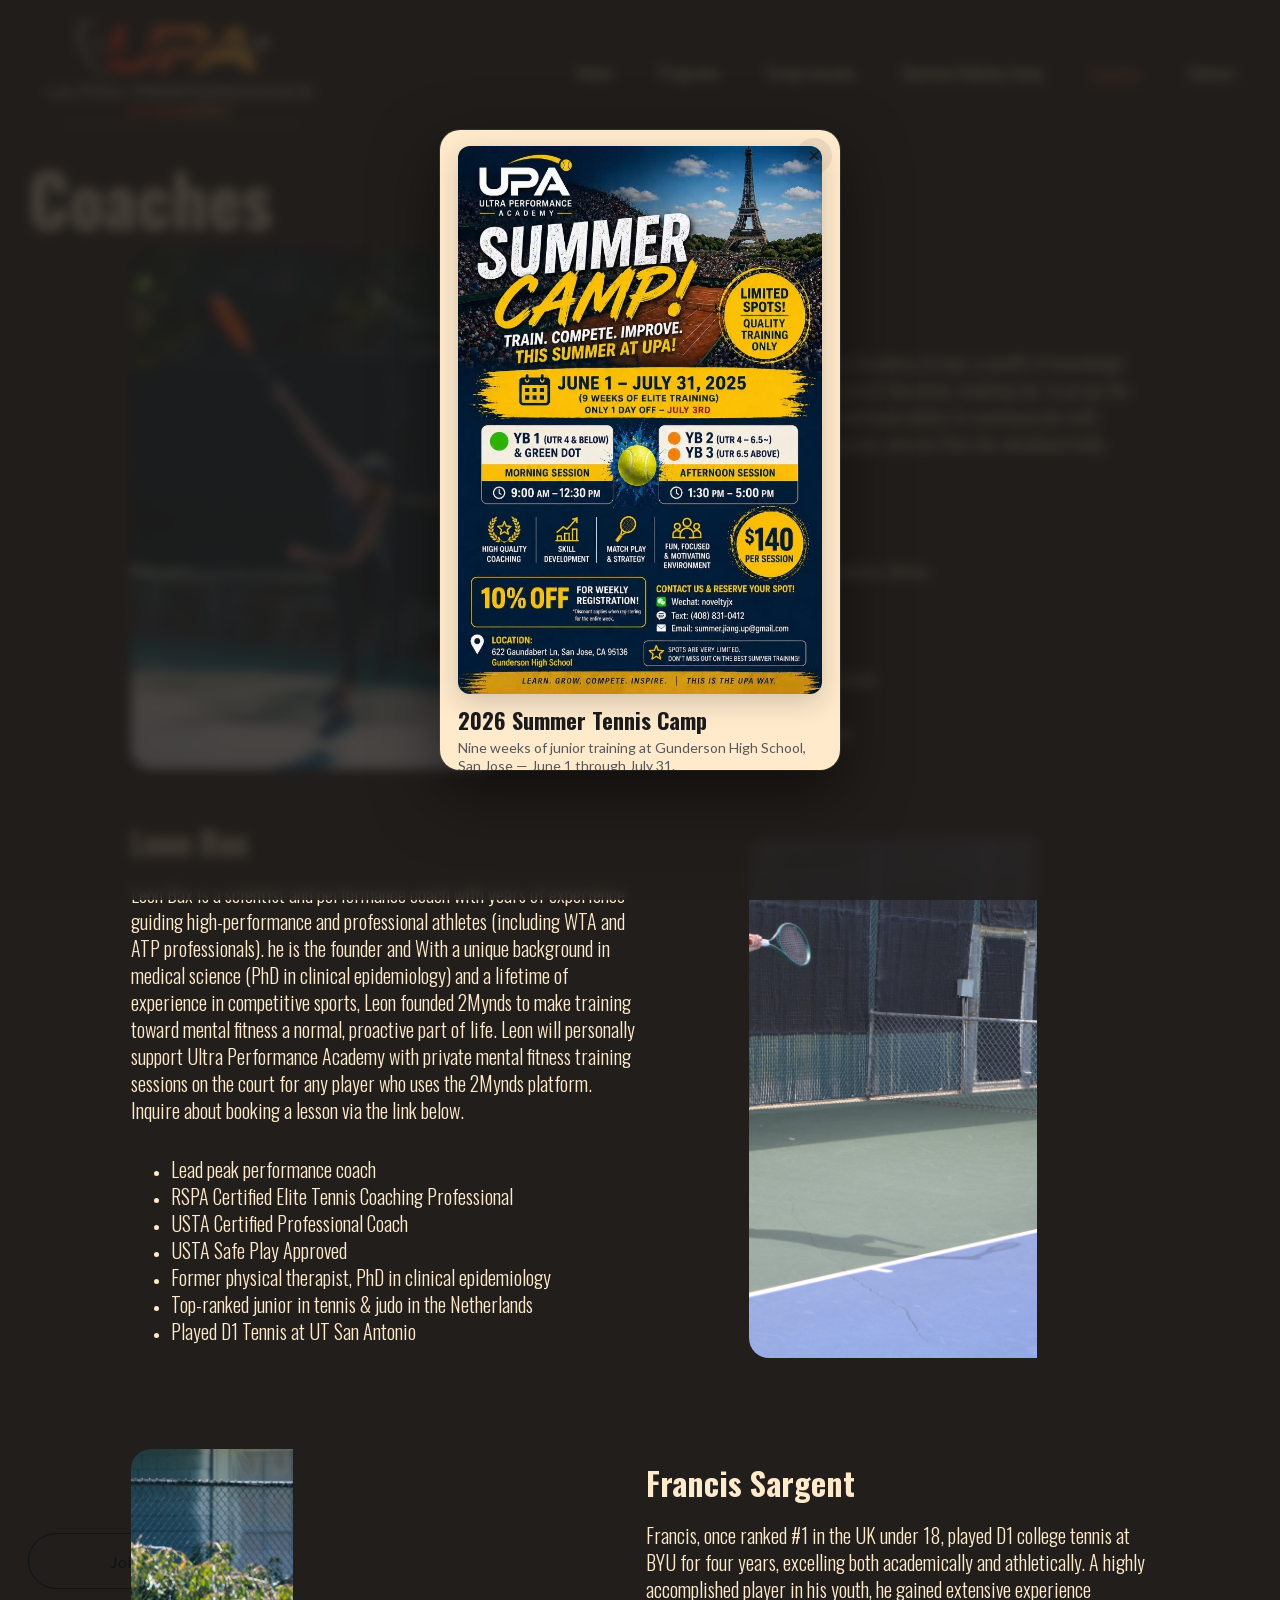
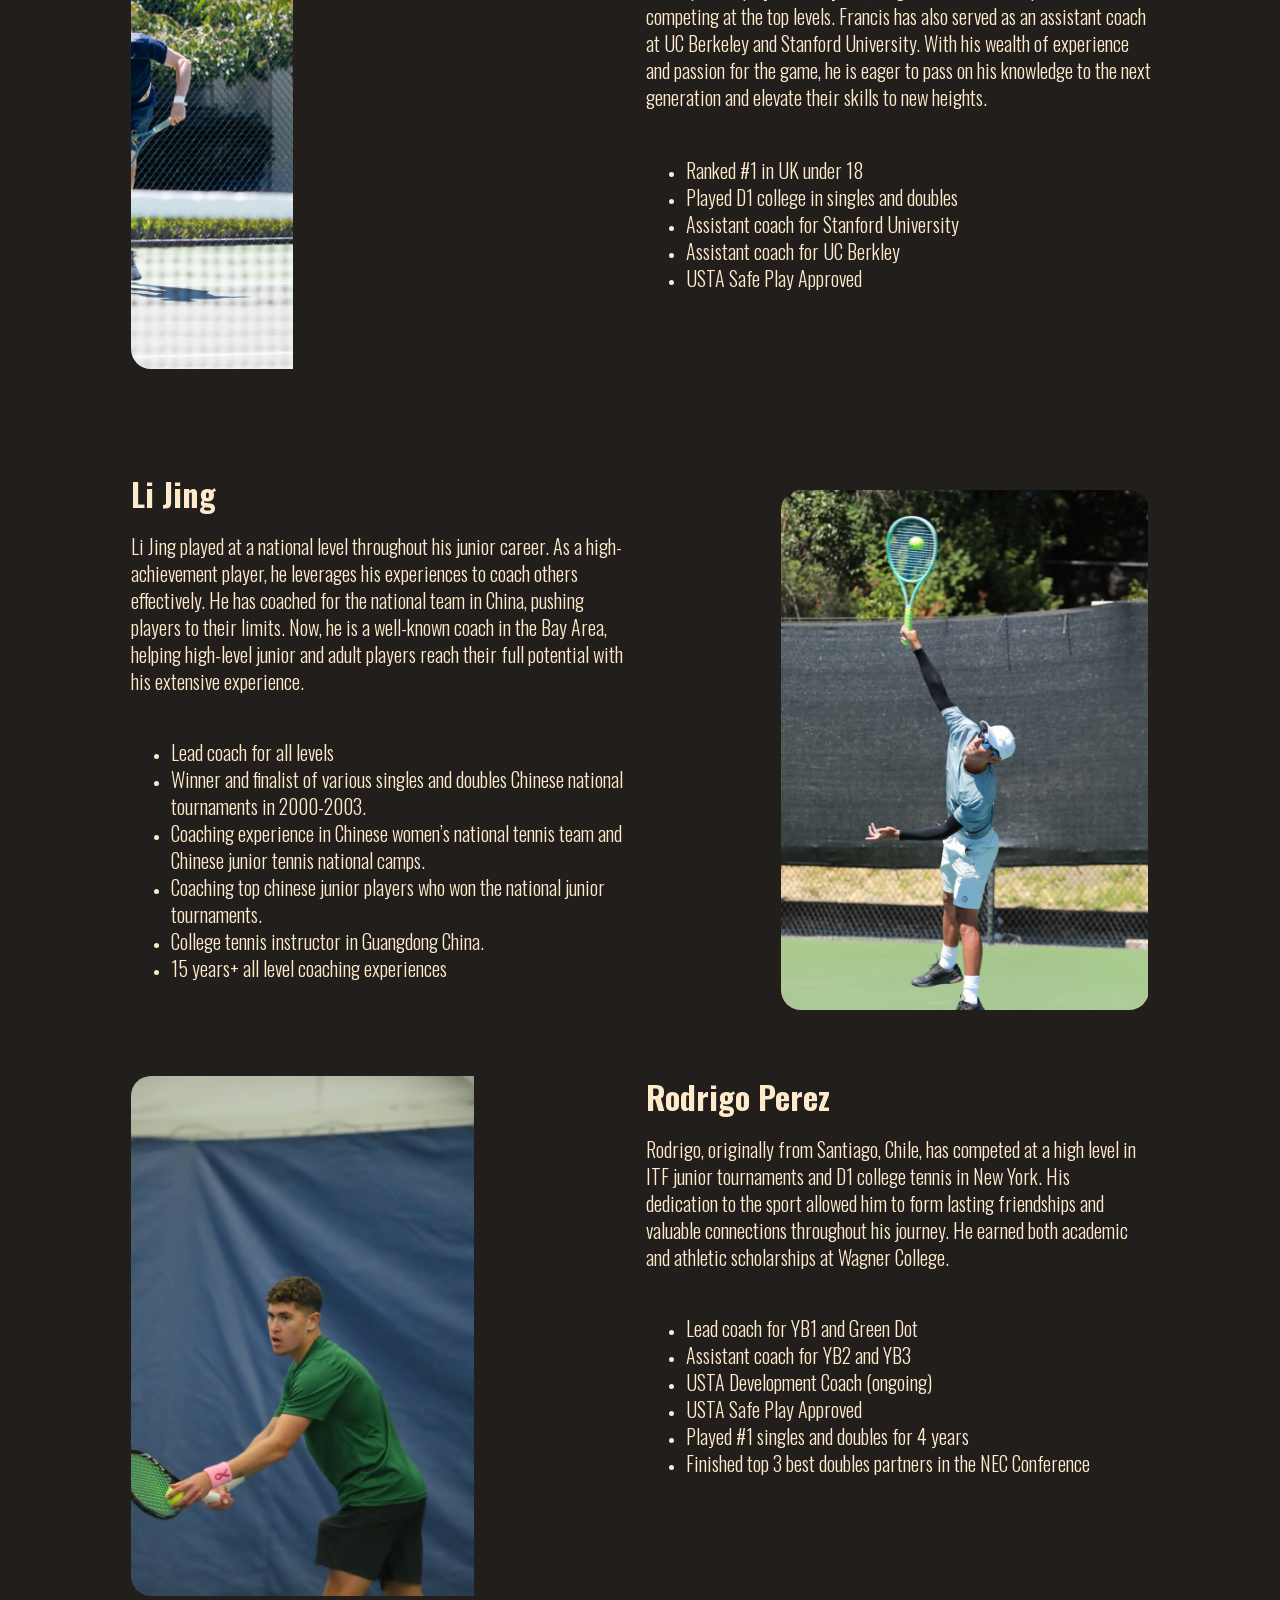
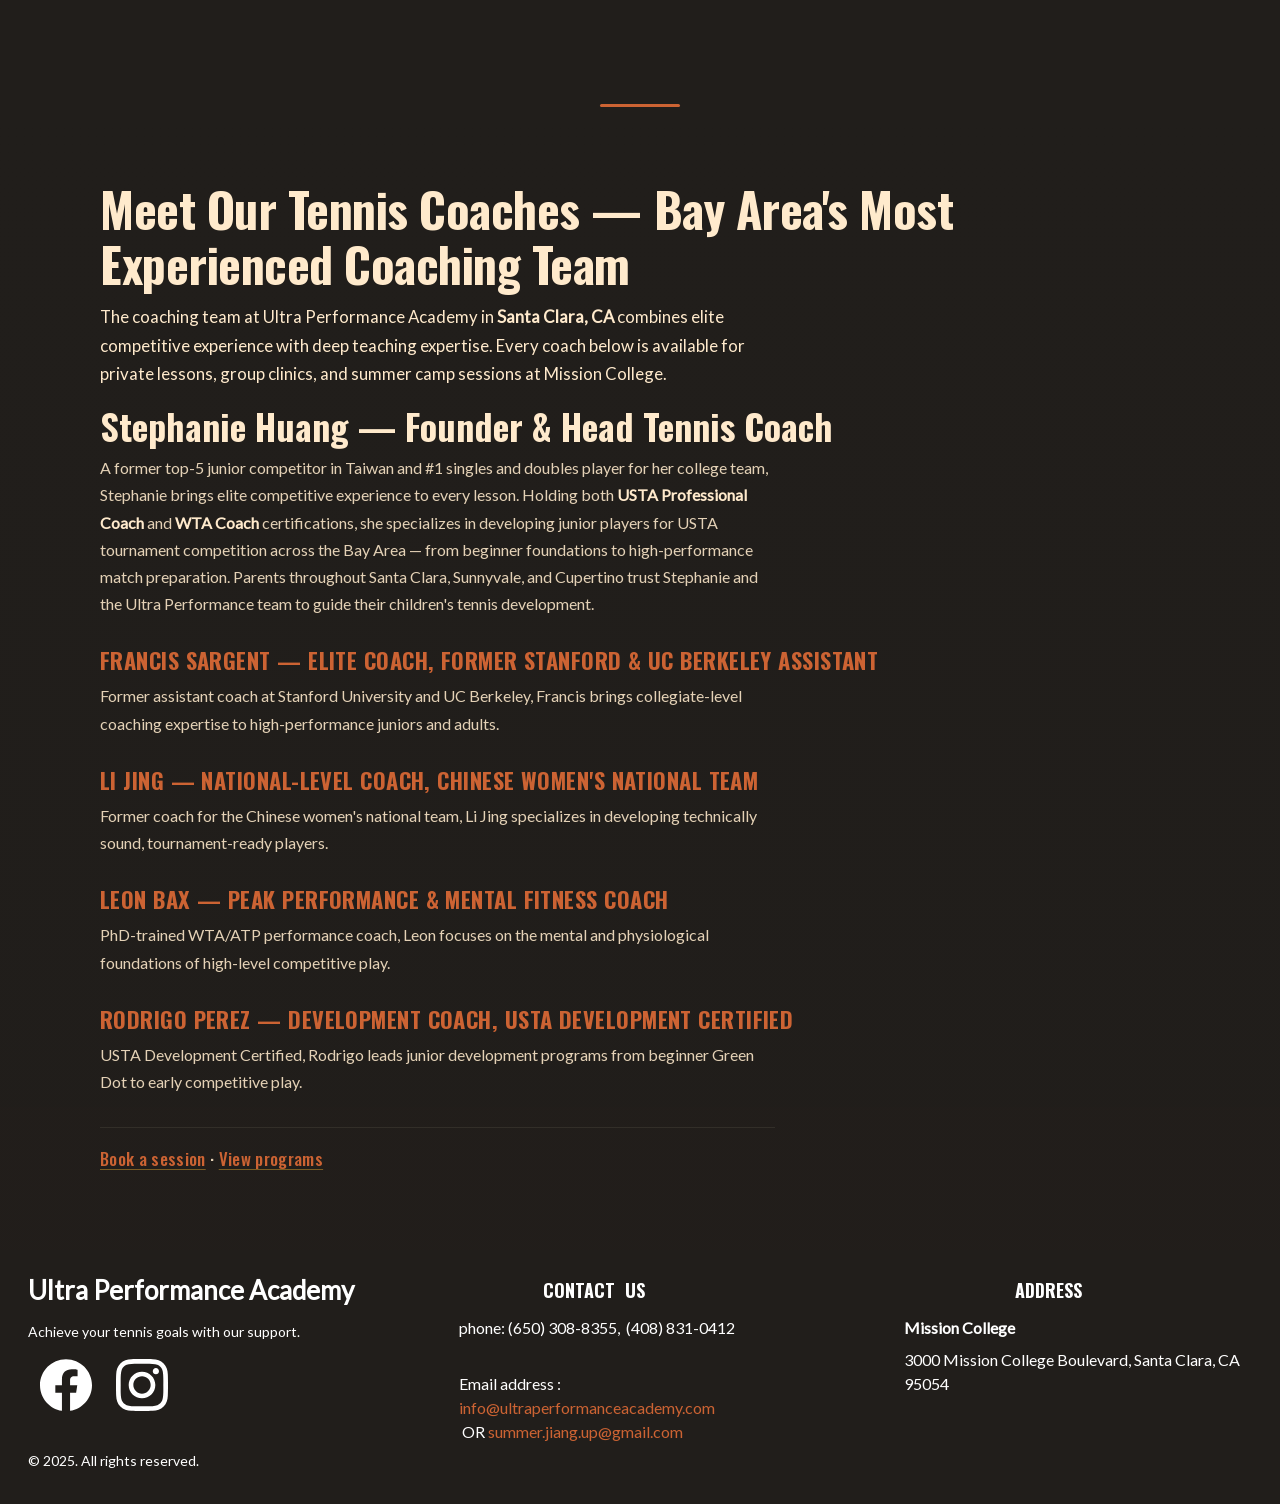
==== commit fb006bc6: "Site: info@.com, summer splash, favicon, camp anchor, SEO strip fix - Point contact/schema copy to i" ====
--- a/coaches.html
+++ b/coaches.html
@@ -1,4 +1,11 @@
-<!DOCTYPE html><html lang="en"> <head><meta charset="utf-8"><meta name="viewport" content="width=device-width, initial-scale=1.0"><!--[--><link rel="preconnect" href="https://assets.zyrosite.com"><!----><!----><!----><!----><!--[--><link rel="alternate" hreflang="x-default" href="coaches.html"><!--]--><link rel="stylesheet" href="assets/fonts/fonts.css" /><link rel="stylesheet" href="assets/fonts/fonts.css" /><link rel="stylesheet" href="assets/fonts/fonts.css" /><title>Meet Our Coaches — Stephanie Huang &amp; Team | Ultra Performance Academy</title><meta name="description" content="Meet the expert coaching team at Ultra Performance Academy in Santa Clara, CA. Led by founder Stephanie Huang (USTA Certified, WTA Certified, former Taiwan Junior Top-5), our coaches include Francis Sargent (Stanford/UC Berkeley), Li Jing (Chinese national team), Leon Bax (PhD, WTA/ATP) and Rodrigo Perez. Bay Area tennis coaching at its best."><link rel="icon" size="16x16" href="data:;base64,iVBORw0KGgo="><link rel="icon" size="32x32" href="data:;base64,iVBORw0KGgo="><link rel="icon" size="192x192" href="data:;base64,iVBORw0KGgo="><link rel="apple-touch-icon" href="data:;base64,iVBORw0KGgo="><meta content="https://huanranpeng.github.io/Tennis/coaches.html" property="og:url"><link rel="canonical" href="https://huanranpeng.github.io/Tennis/coaches.html"><meta content="Meet Our Coaches — Stephanie Huang &amp; Team | Ultra Performance Academy" property="og:title"><meta name="twitter:title" content="Meet Our Coaches — Stephanie Huang &amp; Team | Ultra Performance Academy"><meta content="website" property="og:type"><meta content="Meet the expert coaching team at Ultra Performance Academy in Santa Clara, CA. Led by founder Stephanie Huang (USTA Certified, WTA Certified, former Taiwan Junior Top-5), our coaches include Francis Sargent (Stanford/UC Berkeley), Li Jing (Chinese national team), Leon Bax (PhD, WTA/ATP) and Rodrigo Perez. Bay Area tennis coaching at its best." property="og:description"><meta name="twitter:description" content="Meet the expert coaching team at Ultra Performance Academy in Santa Clara, CA. Led by founder Stephanie Huang (USTA Certified, WTA Certified, former Taiwan Junior Top-5), our coaches include Francis Sargent (Stanford/UC Berkeley), Li Jing (Chinese national team), Leon Bax (PhD, WTA/ATP) and Rodrigo Perez. Bay Area tennis coaching at its best."><meta content="Ultra Performance Academy" property="og:site_name"><meta name="keywords" content="Stephanie Huang tennis coach, Francis Sargent tennis, Li Jing tennis coach bay area, Leon Bax performance coach, USTA certified tennis coach santa clara, bay area tennis coach, ultra performance academy coaches, tennis instructor silicon valley"><meta property="og:image"><meta name="twitter:image"><meta content="" property="og:image:alt"><meta content="" name="twitter:image:alt"><meta name="twitter:card" content="summary_large_image"><!----><!--]--><style></style><link rel="prefetch" href="assets/site/traffic.txt"><script>(function(){const postDate = null;
+<!DOCTYPE html><html lang="en"> <head><meta charset="utf-8"><meta name="viewport" content="width=device-width, initial-scale=1.0"><!--[--><link rel="preconnect" href="https://assets.zyrosite.com"><!----><!----><!----><!----><!--[--><link rel="alternate" hreflang="x-default" href="coaches.html"><!--]--><link rel="stylesheet" href="assets/fonts/fonts.css" /><link rel="stylesheet" href="assets/fonts/fonts.css" /><link rel="stylesheet" href="assets/fonts/fonts.css" /><title>Meet Our Coaches — Stephanie Huang &amp; Team | Ultra Performance Academy</title>
+<!--upa-favicon-->
+<link rel="icon" type="image/png" sizes="32x32" href="assets/site/transparent1-YbNB6q61jjSn7eRZ.png">
+<link rel="icon" type="image/png" sizes="192x192" href="assets/site/transparent1-YbNB6q61jjSn7eRZ.png">
+<link rel="apple-touch-icon" href="assets/site/transparent1-YbNB6q61jjSn7eRZ.png">
+<!--/upa-favicon-->
+
+<meta name="description" content="Meet the expert coaching team at Ultra Performance Academy in Santa Clara, CA. Led by founder Stephanie Huang (USTA Certified, WTA Certified, former Taiwan Junior Top-5), our coaches include Francis Sargent (Stanford/UC Berkeley), Li Jing (Chinese national team), Leon Bax (PhD, WTA/ATP) and Rodrigo Perez. Bay Area tennis coaching at its best."><meta content="https://huanranpeng.github.io/Tennis/coaches.html" property="og:url"><link rel="canonical" href="https://huanranpeng.github.io/Tennis/coaches.html"><meta content="Meet Our Coaches — Stephanie Huang &amp; Team | Ultra Performance Academy" property="og:title"><meta name="twitter:title" content="Meet Our Coaches — Stephanie Huang &amp; Team | Ultra Performance Academy"><meta content="website" property="og:type"><meta content="Meet the expert coaching team at Ultra Performance Academy in Santa Clara, CA. Led by founder Stephanie Huang (USTA Certified, WTA Certified, former Taiwan Junior Top-5), our coaches include Francis Sargent (Stanford/UC Berkeley), Li Jing (Chinese national team), Leon Bax (PhD, WTA/ATP) and Rodrigo Perez. Bay Area tennis coaching at its best." property="og:description"><meta name="twitter:description" content="Meet the expert coaching team at Ultra Performance Academy in Santa Clara, CA. Led by founder Stephanie Huang (USTA Certified, WTA Certified, former Taiwan Junior Top-5), our coaches include Francis Sargent (Stanford/UC Berkeley), Li Jing (Chinese national team), Leon Bax (PhD, WTA/ATP) and Rodrigo Perez. Bay Area tennis coaching at its best."><meta content="Ultra Performance Academy" property="og:site_name"><meta name="keywords" content="Stephanie Huang tennis coach, Francis Sargent tennis, Li Jing tennis coach bay area, Leon Bax performance coach, USTA certified tennis coach santa clara, bay area tennis coach, ultra performance academy coaches, tennis instructor silicon valley"><meta content="https://huanranpeng.github.io/Tennis/assets/site/2026-summer-camp-flyer.png" property="og:image"><meta name="twitter:image" content="https://huanranpeng.github.io/Tennis/assets/site/2026-summer-camp-flyer.png"><meta content="" property="og:image:alt"><meta content="" name="twitter:image:alt"><meta name="twitter:card" content="summary_large_image"><!----><!--]--><style></style><link rel="prefetch" href="assets/site/traffic.txt"><script>(function(){const postDate = null;
 
 			const currentDate = new Date().setHours(0, 0, 0, 0);
 			const postPublishDate = new Date(postDate).setHours(0, 0, 0, 0);
@@ -10,7 +17,7 @@
 <link rel="stylesheet" href="assets/astro/cookieconsent.CpXrOrr9.css">
 <link rel="stylesheet" href="assets/astro/Page.kmFvoTP7.css">
 <style>:root{--color-meteorite-dark: #2f1c6a;--color-meteorite-dark-2: #1F1346;--color-meteorite: #8c85ff;--color-meteorite-light: #d5dfff;--color-primary-dark: #5025d1;--color-primary: #673de6;--color-primary-light: #ebe4ff;--color-primary-charts: #B39EF3;--color-danger-dark: #d63163;--color-danger: #fc5185;--color-danger-light: #ffe8ef;--color-danger-charts: #FEA8C2;--color-warning-dark: #fea419;--color-warning-dark-2: #9F6000;--color-warning-charts: #FFD28C;--color-warning: #ffcd35;--color-warning-light: #fff8e2;--color-success-dark: #008361;--color-success: #00b090;--color-success-light: #def4f0;--color-dark: #1d1e20;--color-gray-dark: #36344d;--color-gray: #727586;--color-gray-border: #dadce0;--color-gray-light: #f2f3f6;--color-light: #fff;--color-azure: #357df9;--color-azure-light: #e3ebf9;--color-azure-dark: #265ab2;--color-indigo: #6366F1;--color-neutral-200: #D8DAE0}.whats-app-bubble{position:fixed;z-index:19;display:flex;right:20px;bottom:24px;cursor:pointer;border-radius:100px;box-shadow:#00000026 0 4px 12px}#wtpQualitySign_fixedCSS,#wtpQualitySign_popupCSS{bottom:10px!important}#wtpQualitySign_fixedCSS{z-index:17!important}#wtpQualitySign_popupCSS{z-index:18!important}
-</style><script>(function(){var p=location.protocol,s=location.search;if(/[?&]anim=1(?:&|$)/.test(s))document.documentElement.classList.add("respect-zyro-animations");if(p==="file:"||p==="vscode-webview:"||/[?&]static=1(?:&|$)/.test(s))document.documentElement.classList.add("no-entry-anim");})();</script><link rel="stylesheet" href="assets/astro/animation-fallback.css" /><link rel="stylesheet" href="css/styles.css"><script type="application/ld+json" data-upa-seo="coaches-0">{"@context":"https://schema.org","@type":"Person","name":"Stephanie Huang","jobTitle":"Head Tennis Coach & Founder","worksFor":{"@type":"SportsClub","name":"Ultra Performance Academy","url":"https://huanranpeng.github.io/Tennis/"},"knowsAbout":["Tennis Coaching","Kinesiology","Youth Tennis","USTA Competition"],"hasCredential":["USTA Certified Professional Coach","WTA Coach Certification","USTA Safe Play Approved"],"description":"Founder and Head Coach at Ultra Performance Academy, Santa Clara, CA. Former Taiwan Junior Top-5 player, USTA and WTA certified. 15+ years of coaching experience at all levels."}</script></head> <body> <div> <style>astro-island,astro-slot,astro-static-slot{display:contents}</style><script>(()=>{var e=async t=>{await(await t())()};(self.Astro||(self.Astro={})).only=e;window.dispatchEvent(new Event("astro:only"));})();</script><script>(()=>{var A=Object.defineProperty;var C=(i,o,a)=>o in i?A(i,o,{enumerable:!0,configurable:!0,writable:!0,value:a}):i[o]=a;var l=(i,o,a)=>C(i,typeof o!="symbol"?o+"":o,a);var E=new Set(["__proto__","constructor","prototype"]);{let i={0:t=>y(t),1:t=>a(t),2:t=>new RegExp(t),3:t=>new Date(t),4:t=>new Map(a(t)),5:t=>new Set(a(t)),6:t=>BigInt(t),7:t=>new URL(t),8:t=>new Uint8Array(t),9:t=>new Uint16Array(t),10:t=>new Uint32Array(t),11:t=>Number.POSITIVE_INFINITY*t},o=t=>{let[h,e]=t;return h in i?i[h](e):void 0},a=t=>t.map(o),y=t=>typeof t!="object"||t===null?t:Object.fromEntries(Object.entries(t).map(([h,e])=>[h,o(e)]));class f extends HTMLElement{constructor(){super(...arguments);l(this,"Component");l(this,"hydrator");l(this,"hydrate",async()=>{var b;if(!this.hydrator||!this.isConnected)return;let e=(b=this.parentElement)==null?void 0:b.closest("astro-island[ssr]");if(e){e.addEventListener("astro:hydrate",this.hydrate,{once:!0});return}let c=this.querySelectorAll("astro-slot"),n={},p=this.querySelectorAll("template[data-astro-template]");for(let r of p){let s=r.closest(this.tagName);s!=null&&s.isSameNode(this)&&(n[r.getAttribute("data-astro-template")||"default"]=r.innerHTML,r.remove())}for(let r of c){let s=r.closest(this.tagName);s!=null&&s.isSameNode(this)&&(n[r.getAttribute("name")||"default"]=r.innerHTML)}let u;try{u=this.hasAttribute("props")?y(JSON.parse(this.getAttribute("props"))):{}}catch(r){let s=this.getAttribute("component-url")||"<unknown>",v=this.getAttribute("component-export");throw v&&(s+=` (export ${v})`),console.error(`[hydrate] Error parsing props for component ${s}`,this.getAttribute("props"),r),r}let d;await this.hydrator(this)(this.Component,u,n,{client:this.getAttribute("client")}),this.removeAttribute("ssr"),this.dispatchEvent(new CustomEvent("astro:hydrate"))});l(this,"unmount",()=>{this.isConnected||this.dispatchEvent(new CustomEvent("astro:unmount"))})}disconnectedCallback(){document.removeEventListener("astro:after-swap",this.unmount),document.addEventListener("astro:after-swap",this.unmount,{once:!0})}connectedCallback(){if(!this.hasAttribute("await-children")||document.readyState==="interactive"||document.readyState==="complete")this.childrenConnectedCallback();else{let e=()=>{document.removeEventListener("DOMContentLoaded",e),c.disconnect(),this.childrenConnectedCallback()},c=new MutationObserver(()=>{var n;((n=this.lastChild)==null?void 0:n.nodeType)===Node.COMMENT_NODE&&this.lastChild.nodeValue==="astro:end"&&(this.lastChild.remove(),e())});c.observe(this,{childList:!0}),document.addEventListener("DOMContentLoaded",e)}}async childrenConnectedCallback(){let e=this.getAttribute("before-hydration-url");e&&await import(e),this.start()}async start(){let e=JSON.parse(this.getAttribute("opts")),c=this.getAttribute("client");if(Astro[c]===void 0){window.addEventListener(`astro:${c}`,()=>this.start(),{once:!0});return}try{await Astro[c](async()=>{let n=this.getAttribute("renderer-url"),[p,{default:u}]=await Promise.all([import(this.getAttribute("component-url")),n?import(n):()=>()=>{}]),d=this.getAttribute("component-export")||"default";if(d.includes(".")){this.Component=p;for(let m of d.split(".")){if(E.has(m)||!this.Component||typeof this.Component!="object"&&typeof this.Component!="function"||!Object.hasOwn(this.Component,m))throw new Error(`Invalid component export path: ${d}`);this.Component=this.Component[m]}}else{if(E.has(d))throw new Error(`Invalid component export path: ${d}`);this.Component=p[d]}return this.hydrator=u,this.hydrate},e,this)}catch(n){console.error("[astro-island] Error hydrating %s",this.getAttribute("component-url"),n)}}attributeChangedCallback(){this.hydrate()}}l(f,"observedAttributes",["props"]),customElements.get("astro-island")||customElements.define("astro-island",f)}})();</script><astro-island uid="2fBzo7" component-url="assets/astro/ClientHead.BhQ41lFz.js" component-export="default" renderer-url="assets/astro/client.CLV3Binp.js" props="{&quot;page-noindex&quot;:[0,false],&quot;canonical-url&quot;:[0,&quot;https://ultraperformanceacademy.net/coaches&quot;],&quot;site-meta&quot;:[0,{&quot;version&quot;:[0,201],&quot;template&quot;:[0,&quot;aigenerated&quot;],&quot;metaTitle&quot;:[0,&quot;Ultra Performance Academy&quot;],&quot;aiWebsiteType&quot;:[0,&quot;Business&quot;],&quot;defaultLocale&quot;:[0,&quot;system&quot;],&quot;isPrivateModeActive&quot;:[0,false],&quot;demoEcommerceStoreId&quot;:[0,&quot;demo_01G0E9P2R0CFTNBWEEFCEV8EG5&quot;],&quot;shouldAddWWWPrefixToDomain&quot;:[0,false]}],&quot;domain&quot;:[0,&quot;ultraperformanceacademy.net&quot;]}" ssr client="only" opts="{&quot;name&quot;:&quot;ClientHead&quot;,&quot;value&quot;:&quot;vue&quot;}"></astro-island> <script>(()=>{var e=async t=>{await(await t())()};(self.Astro||(self.Astro={})).load=e;window.dispatchEvent(new Event("astro:load"));})();</script><astro-island uid="ZEvBFn" prefix="s1" component-url="assets/astro/Page.DamvI485.js" component-export="default" renderer-url="assets/astro/client.CLV3Binp.js" props="{&quot;pageData&quot;:[0,{&quot;pages&quot;:[0,{&quot;z7ZmaN&quot;:[0,{&quot;meta&quot;:[0,{&quot;title&quot;:[0,&quot;Premier Tennis Academy in Bay Area for Aspiring Athletes&quot;],&quot;noindex&quot;:[0,false],&quot;keywords&quot;:[1,[[0,&quot;tennis academy&quot;],[0,&quot;Bay Area&quot;],[0,&quot;athlete development&quot;]]],&quot;password&quot;:[0,&quot;&quot;],&quot;ogImageAlt&quot;:[0,&quot;&quot;],&quot;description&quot;:[0,&quot;At Ultra Performance Academy, we provide tailored tennis programs designed to help players excel. Our experienced coaches foster a supportive environment, encouraging athletes to push their limits and achieve their goals both on and off the court. Join us to elevate your game and experience growth.&quot;],&quot;focusKeyword&quot;:[0,&quot;tennis academy&quot;],&quot;passwordDesign&quot;:[0,&quot;default&quot;],&quot;passwordBackText&quot;:[0,&quot;Back to&quot;],&quot;passwordButtonText&quot;:[0,&quot;Enter&quot;],&quot;passwordHeadingText&quot;:[0,&quot;Guest area&quot;],&quot;passwordSubheadingText&quot;:[0,&quot;Please enter the password to access the page&quot;],&quot;passwordPlaceholderText&quot;:[0,&quot;Type password&quot;]}],&quot;name&quot;:[0,&quot;Small Group&quot;],&quot;slug&quot;:[0,&quot;small-group&quot;],&quot;type&quot;:[0,&quot;default&quot;],&quot;blocks&quot;:[1,[[0,&quot;zd40Sk&quot;],[0,&quot;zffVPf&quot;]]],&quot;hiddenSlots&quot;:[1,[]]}],&quot;zZMSg3&quot;:[0,{&quot;meta&quot;:[0,{&quot;title&quot;:[0,&quot;Premier Tennis Academy in Bay Area for Aspiring Athletes&quot;],&quot;noindex&quot;:[0,false],&quot;keywords&quot;:[1,[[0,&quot;tennis academy&quot;],[0,&quot;Bay Area&quot;],[0,&quot;athlete development&quot;]]],&quot;password&quot;:[0,&quot;&quot;],&quot;ogImageAlt&quot;:[0,&quot;&quot;],&quot;description&quot;:[0,&quot;At Ultra Performance Academy, we provide tailored tennis programs designed to help players excel. Our experienced coaches foster a supportive environment, encouraging athletes to push their limits and achieve their goals both on and off the court. Join us to elevate your game and experience growth.&quot;],&quot;focusKeyword&quot;:[0,&quot;tennis academy&quot;],&quot;passwordDesign&quot;:[0,&quot;default&quot;],&quot;passwordBackText&quot;:[0,&quot;Back to&quot;],&quot;passwordButtonText&quot;:[0,&quot;Enter&quot;],&quot;passwordHeadingText&quot;:[0,&quot;Guest area&quot;],&quot;passwordSubheadingText&quot;:[0,&quot;Please enter the password to access the page&quot;],&quot;passwordPlaceholderText&quot;:[0,&quot;Type password&quot;]}],&quot;name&quot;:[0,&quot;Group Lessons&quot;],&quot;slug&quot;:[0,&quot;group-lessons&quot;],&quot;type&quot;:[0,&quot;default&quot;],&quot;blocks&quot;:[1,[[0,&quot;zhB6Fr&quot;],[0,&quot;zzUuTt&quot;],[0,&quot;zZacQu&quot;]]],&quot;hiddenSlots&quot;:[1,[]]}],&quot;zwQZJ2&quot;:[0,{&quot;meta&quot;:[0,{&quot;title&quot;:[0,&quot;Premier Tennis Academy in Bay Area for Aspiring Athletes&quot;],&quot;noindex&quot;:[0,false],&quot;keywords&quot;:[1,[[0,&quot;tennis academy&quot;],[0,&quot;Bay Area&quot;],[0,&quot;athlete development&quot;]]],&quot;password&quot;:[0,&quot;&quot;],&quot;ogImageAlt&quot;:[0,&quot;&quot;],&quot;description&quot;:[0,&quot;At Ultra Performance Academy, we provide tailored tennis programs designed to help players excel. Our experienced coaches foster a supportive environment, encouraging athletes to push their limits and achieve their goals both on and off the court. Join us to elevate your game and experience growth.&quot;],&quot;focusKeyword&quot;:[0,&quot;tennis academy&quot;],&quot;passwordDesign&quot;:[0,&quot;default&quot;],&quot;passwordBackText&quot;:[0,&quot;Back to&quot;],&quot;passwordButtonText&quot;:[0,&quot;Enter&quot;],&quot;passwordHeadingText&quot;:[0,&quot;Guest area&quot;],&quot;passwordSubheadingText&quot;:[0,&quot;Please enter the password to access the page&quot;],&quot;passwordPlaceholderText&quot;:[0,&quot;Type password&quot;]}],&quot;name&quot;:[0,&quot;Summer/Holiday Camp&quot;],&quot;slug&quot;:[0,&quot;summerholiday-camp&quot;],&quot;type&quot;:[0,&quot;default&quot;],&quot;blocks&quot;:[1,[[0,&quot;zPOFpk&quot;],[0,&quot;zQC7pj&quot;]]],&quot;hiddenSlots&quot;:[1,[]]}],&quot;ai-BxgeD&quot;:[0,{&quot;meta&quot;:[0,{&quot;title&quot;:[0,&quot;Premier Tennis Academy in Bay Area for Aspiring Athletes&quot;],&quot;keywords&quot;:[1,[[0,&quot;tennis academy&quot;],[0,&quot;Bay Area&quot;],[0,&quot;athlete development&quot;]]],&quot;description&quot;:[0,&quot;At Ultra Performance Academy, we provide tailored tennis programs designed to help players excel. Our experienced coaches foster a supportive environment, encouraging athletes to push their limits and achieve their goals both on and off the court. Join us to elevate your game and experience growth.&quot;],&quot;focusKeyword&quot;:[0,&quot;tennis academy&quot;]}],&quot;name&quot;:[0,&quot;Programs&quot;],&quot;slug&quot;:[0,&quot;programs&quot;],&quot;type&quot;:[0,&quot;default&quot;],&quot;blocks&quot;:[1,[[0,&quot;ai-tkQhTM&quot;],[0,&quot;z2Oli8&quot;],[0,&quot;ai-IC1CFQ&quot;],[0,&quot;ai-4ZuwDZ&quot;]]],&quot;hiddenSlots&quot;:[1,[]]}],&quot;ai-OQQh6&quot;:[0,{&quot;meta&quot;:[0,{&quot;title&quot;:[0,&quot;Expert Coaches at Ultra Performance Academy&quot;],&quot;keywords&quot;:[1,[[0,&quot;tennis academy&quot;],[0,&quot;dedicated coaches&quot;],[0,&quot;athlete development&quot;]]],&quot;description&quot;:[0,&quot;Meet our dedicated coaches at Ultra Performance Academy, Bay Area&#x27;s premier tennis academy. Our team fosters a supportive environment for athletes to grow, achieve their goals, and excel both on and off the court.&quot;],&quot;focusKeyword&quot;:[0,&quot;tennis academy&quot;]}],&quot;name&quot;:[0,&quot;Coaches&quot;],&quot;slug&quot;:[0,&quot;coaches&quot;],&quot;type&quot;:[0,&quot;default&quot;],&quot;blocks&quot;:[1,[[0,&quot;ai-19pB5F&quot;]]],&quot;hiddenSlots&quot;:[1,[]]}],&quot;ai-ZcPyM&quot;:[0,{&quot;meta&quot;:[0,{&quot;title&quot;:[0,&quot;Premier Tennis Academy in the Bay Area&quot;],&quot;keywords&quot;:[1,[[0,&quot;tennis academy&quot;],[0,&quot;Bay Area&quot;],[0,&quot;performance coaching&quot;]]],&quot;description&quot;:[0,&quot;Ultra Performance Tennis Academy offers expert coaching and a supportive environment for tennis players. Our dedicated team helps athletes achieve their goals, fostering growth both on and off the court. Join us to elevate your game and experience unparalleled training.&quot;],&quot;focusKeyword&quot;:[0,&quot;tennis academy&quot;]}],&quot;name&quot;:[0,&quot;Home&quot;],&quot;slug&quot;:[0,&quot;home&quot;],&quot;type&quot;:[0,&quot;default&quot;],&quot;blocks&quot;:[1,[[0,&quot;ai--NWn9j&quot;],[0,&quot;ai-GohkJZ&quot;],[0,&quot;ai-s6IZIV&quot;],[0,&quot;ai-DNVog2&quot;],[0,&quot;ai-yVNNNf&quot;]]],&quot;hiddenSlots&quot;:[1,[]]}],&quot;ai-ihdeA&quot;:[0,{&quot;meta&quot;:[0,{&quot;title&quot;:[0,&quot;Contact Ultra Performance Academy for Tennis Training Inquiries&quot;],&quot;keywords&quot;:[1,[[0,&quot;tennis academy&quot;],[0,&quot;coaching&quot;],[0,&quot;athlete support&quot;]]],&quot;description&quot;:[0,&quot;Get in touch with Ultra Performance Academy to learn more about our tennis programs, coaching staff, and how we can help you achieve your athletic goals in a supportive environment. We look forward to hearing from you!&quot;],&quot;focusKeyword&quot;:[0,&quot;tennis academy&quot;]}],&quot;name&quot;:[0,&quot;Contact&quot;],&quot;slug&quot;:[0,&quot;contact&quot;],&quot;type&quot;:[0,&quot;default&quot;],&quot;blocks&quot;:[1,[[0,&quot;ai-1dMDgy&quot;],[0,&quot;ai-3Z8mOR&quot;]]],&quot;hiddenSlots&quot;:[1,[]]}]}],&quot;blocks&quot;:[0,{&quot;header&quot;:[0,{&quot;slot&quot;:[0,&quot;header&quot;],&quot;type&quot;:[0,&quot;BlockNavigation&quot;],&quot;mobile&quot;:[0,{&quot;height&quot;:[0,72],&quot;logoHeight&quot;:[0,24]}],&quot;desktop&quot;:[0,{&quot;height&quot;:[0,145],&quot;logoHeight&quot;:[0,117]}],&quot;settings&quot;:[0,{&quot;styles&quot;:[0,{&quot;width&quot;:[0,&quot;1240px&quot;],&quot;padding&quot;:[0,&quot;14px 16px 14px 16px&quot;],&quot;m-padding&quot;:[0,&quot;24px 16px 24px 16px&quot;],&quot;logo-width&quot;:[0,&quot;272px&quot;],&quot;cartIconSize&quot;:[0,&quot;24px&quot;],&quot;link-spacing&quot;:[0,&quot;47px&quot;],&quot;m-logo-width&quot;:[0,&quot;55px&quot;],&quot;m-link-spacing&quot;:[0,&quot;20px&quot;],&quot;element-spacing&quot;:[0,&quot;32px&quot;],&quot;contrastBackgroundColor&quot;:[0,&quot;rgb(67, 61, 55)&quot;]}],&quot;cartText&quot;:[0,&quot;&quot;],&quot;isSticky&quot;:[0,true],&quot;showLogo&quot;:[0,true],&quot;headerLayout&quot;:[0,&quot;desktop-1&quot;],&quot;isCartVisible&quot;:[0,true],&quot;logoImagePath&quot;:[0,&quot;transparent1-YbNB6q61jjSn7eRZ.png&quot;],&quot;mHeaderLayout&quot;:[0,&quot;mobile-1&quot;],&quot;logoImageOrigin&quot;:[0,&quot;assets&quot;],&quot;mobileLinksAlignment&quot;:[0,&quot;right&quot;]}],&quot;zindexes&quot;:[1,[]],&quot;background&quot;:[0,{&quot;color&quot;:[0,&quot;rgb(33, 30, 27)&quot;],&quot;current&quot;:[0,&quot;color&quot;],&quot;isTransparent&quot;:[0,true]}],&quot;components&quot;:[1,[]],&quot;fontFamily&quot;:[0,&quot;Oswald&quot;],&quot;fontWeight&quot;:[0,400],&quot;logoAspectRatio&quot;:[0,2.3255813953488373],&quot;navLinkTextColor&quot;:[0,&quot;rgb(255, 234, 204)&quot;],&quot;navLinkTextColorHover&quot;:[0,&quot;rgb(204, 99, 51)&quot;]}],&quot;zSiG-O&quot;:[0,{&quot;slot&quot;:[0,&quot;footer&quot;],&quot;type&quot;:[0,&quot;BlockLayout&quot;],&quot;mobile&quot;:[0,{&quot;minHeight&quot;:[0,697]}],&quot;desktop&quot;:[0,{&quot;minHeight&quot;:[0,254]}],&quot;settings&quot;:[0,{&quot;styles&quot;:[0,{&quot;cols&quot;:[0,&quot;12&quot;],&quot;rows&quot;:[0,10],&quot;width&quot;:[0,&quot;1224px&quot;],&quot;m-rows&quot;:[0,&quot;1&quot;],&quot;col-gap&quot;:[0,&quot;24px&quot;],&quot;row-gap&quot;:[0,&quot;16px&quot;],&quot;row-size&quot;:[0,&quot;48px&quot;],&quot;column-gap&quot;:[0,&quot;24px&quot;],&quot;block-padding&quot;:[0,&quot;16px 0 16px 0&quot;],&quot;m-block-padding&quot;:[0,&quot;40px 16px 40px 16px&quot;]}]}],&quot;zindexes&quot;:[1,[[0,&quot;ai-6lvrov&quot;],[0,&quot;ai-QJbltx&quot;],[0,&quot;ai--IpMId&quot;],[0,&quot;ai-DMmvE7&quot;],[0,&quot;ai-1KKXez&quot;],[0,&quot;ai-dmyfGE&quot;],[0,&quot;ai-dn2DAU&quot;],[0,&quot;zQIr0T&quot;]]],&quot;background&quot;:[0,{&quot;color&quot;:[0,&quot;#211E1B&quot;],&quot;current&quot;:[0,&quot;color&quot;]}],&quot;components&quot;:[1,[[0,&quot;ai-6lvrov&quot;],[0,&quot;ai-QJbltx&quot;],[0,&quot;ai--IpMId&quot;],[0,&quot;ai-DMmvE7&quot;],[0,&quot;ai-1KKXez&quot;],[0,&quot;ai-dmyfGE&quot;],[0,&quot;ai-dn2DAU&quot;],[0,&quot;zQIr0T&quot;]]],&quot;initialBlockId&quot;:[0,&quot;W7N_1fYuy&quot;]}],&quot;ai-19pB5F&quot;:[0,{&quot;type&quot;:[0,&quot;BlockLayout&quot;],&quot;mobile&quot;:[0,{&quot;minHeight&quot;:[0,3736]}],&quot;desktop&quot;:[0,{&quot;minHeight&quot;:[0,3158]}],&quot;settings&quot;:[0,{&quot;styles&quot;:[0,{&quot;block-padding&quot;:[0,&quot;16px 0 16px 0&quot;],&quot;m-block-padding&quot;:[0,&quot;16px&quot;]}]}],&quot;zindexes&quot;:[1,[[0,&quot;ai-fplKPO&quot;],[0,&quot;ai-nY3ghB&quot;],[0,&quot;ai-RGy2OJ&quot;],[0,&quot;zgxOm2&quot;],[0,&quot;zX3lEV&quot;],[0,&quot;zp6MD5&quot;],[0,&quot;zC0EGZ&quot;],[0,&quot;zUWN8z&quot;],[0,&quot;z3bPzD&quot;],[0,&quot;zxRD5r&quot;],[0,&quot;zEb1MO&quot;],[0,&quot;zfVm-E&quot;]]],&quot;attachment&quot;:[0,&quot;fixed&quot;],&quot;background&quot;:[0,{&quot;color&quot;:[0,&quot;rgb(33, 30, 27)&quot;],&quot;current&quot;:[0,&quot;color&quot;],&quot;gradient&quot;:[0,{&quot;angle&quot;:[0,135],&quot;colors&quot;:[1,[[0,{&quot;value&quot;:[0,&quot;#CC6333&quot;]}],[0,{&quot;value&quot;:[0,&quot;rgb(143, 17, 168)&quot;]}]]],&quot;isAnimated&quot;:[0,false]}],&quot;overlay-opacity&quot;:[0,&quot;0.90&quot;]}],&quot;components&quot;:[1,[[0,&quot;ai-fplKPO&quot;],[0,&quot;ai-nY3ghB&quot;],[0,&quot;ai-RGy2OJ&quot;],[0,&quot;zgxOm2&quot;],[0,&quot;zX3lEV&quot;],[0,&quot;zp6MD5&quot;],[0,&quot;zC0EGZ&quot;],[0,&quot;zUWN8z&quot;],[0,&quot;z3bPzD&quot;],[0,&quot;zxRD5r&quot;],[0,&quot;zEb1MO&quot;],[0,&quot;zfVm-E&quot;]]],&quot;initialBlockId&quot;:[0,&quot;z4bZoG&quot;]}]}],&quot;elements&quot;:[0,{&quot;z3bPzD&quot;:[0,{&quot;rel&quot;:[0,&quot;nofollow&quot;],&quot;type&quot;:[0,&quot;GridImage&quot;],&quot;mobile&quot;:[0,{&quot;top&quot;:[0,1385],&quot;left&quot;:[0,0],&quot;width&quot;:[0,328],&quot;height&quot;:[0,224]}],&quot;desktop&quot;:[0,{&quot;top&quot;:[0,693],&quot;crop&quot;:[0,{&quot;top&quot;:[0,0],&quot;left&quot;:[0,19.304556354916063],&quot;scale&quot;:[0,1]}],&quot;left&quot;:[0,721],&quot;width&quot;:[0,368],&quot;height&quot;:[0,520],&quot;borderRadius&quot;:[0,&quot;20px&quot;]}],&quot;settings&quot;:[0,{&quot;alt&quot;:[0,&quot;Coaching session at Ultra Performance Academy Santa Clara&quot;],&quot;path&quot;:[0,&quot;nl1_7084-mePxgbwjQZHLJkaQ.JPG&quot;],&quot;origin&quot;:[0,&quot;assets&quot;],&quot;styles&quot;:[0,{&quot;align&quot;:[0,&quot;center&quot;],&quot;justify&quot;:[0,&quot;center&quot;],&quot;m-element-margin&quot;:[0,&quot;0 0 16px 0&quot;]}],&quot;clickAction&quot;:[0,&quot;none&quot;]}],&quot;animation&quot;:[0,{&quot;name&quot;:[0,&quot;slide&quot;],&quot;type&quot;:[0,&quot;global&quot;]}],&quot;initialElementId&quot;:[0,&quot;zKG4D9&quot;],&quot;fullResolutionWidth&quot;:[0,3261],&quot;fullResolutionHeight&quot;:[0,2160]}],&quot;zC0EGZ&quot;:[0,{&quot;rel&quot;:[0,&quot;nofollow&quot;],&quot;type&quot;:[0,&quot;GridImage&quot;],&quot;mobile&quot;:[0,{&quot;top&quot;:[0,2890],&quot;left&quot;:[0,0],&quot;width&quot;:[0,328],&quot;height&quot;:[0,224]}],&quot;desktop&quot;:[0,{&quot;top&quot;:[0,1945],&quot;crop&quot;:[0,{&quot;top&quot;:[0,54.09356725146199],&quot;left&quot;:[0,50],&quot;scale&quot;:[0,1]}],&quot;left&quot;:[0,753],&quot;width&quot;:[0,368],&quot;height&quot;:[0,520],&quot;borderRadius&quot;:[0,&quot;20px&quot;]}],&quot;settings&quot;:[0,{&quot;alt&quot;:[0,&quot;Tennis instruction at Mission College Santa Clara&quot;],&quot;path&quot;:[0,&quot;screenshot-2025-04-20-at-11.22.18a-pm-dJoZP5bn5osBWRr4.png&quot;],&quot;origin&quot;:[0,&quot;assets&quot;],&quot;styles&quot;:[0,{&quot;align&quot;:[0,&quot;center&quot;],&quot;justify&quot;:[0,&quot;center&quot;],&quot;m-element-margin&quot;:[0,&quot;0 0 16px 0&quot;]}],&quot;clickAction&quot;:[0,&quot;none&quot;]}],&quot;animation&quot;:[0,{&quot;name&quot;:[0,&quot;slide&quot;],&quot;type&quot;:[0,&quot;global&quot;]}],&quot;initialElementId&quot;:[0,&quot;zKG4D9&quot;],&quot;fullResolutionWidth&quot;:[0,827],&quot;fullResolutionHeight&quot;:[0,1159]}],&quot;zEb1MO&quot;:[0,{&quot;rel&quot;:[0,&quot;nofollow&quot;],&quot;type&quot;:[0,&quot;GridImage&quot;],&quot;mobile&quot;:[0,{&quot;top&quot;:[0,3564],&quot;left&quot;:[0,0],&quot;width&quot;:[0,328],&quot;height&quot;:[0,256]}],&quot;desktop&quot;:[0,{&quot;top&quot;:[0,2531],&quot;crop&quot;:[0,{&quot;top&quot;:[0,100],&quot;left&quot;:[0,39.23076923076923],&quot;scale&quot;:[0,1]}],&quot;left&quot;:[0,103],&quot;width&quot;:[0,368],&quot;height&quot;:[0,520],&quot;borderRadius&quot;:[0,&quot;20px&quot;]}],&quot;settings&quot;:[0,{&quot;alt&quot;:[0,&quot;Coaching session at Ultra Performance Academy Santa Clara&quot;],&quot;path&quot;:[0,&quot;screenshot-2025-04-20-at-11.32.48a-pm-mk3v4qoyx6hq3JBe.png&quot;],&quot;origin&quot;:[0,&quot;assets&quot;],&quot;styles&quot;:[0,{&quot;align&quot;:[0,&quot;center&quot;],&quot;justify&quot;:[0,&quot;center&quot;],&quot;m-element-margin&quot;:[0,&quot;0 0 16px 0&quot;]}],&quot;clickAction&quot;:[0,&quot;none&quot;]}],&quot;animation&quot;:[0,{&quot;name&quot;:[0,&quot;slide&quot;],&quot;type&quot;:[0,&quot;global&quot;]}],&quot;initialElementId&quot;:[0,&quot;zKG4D9&quot;],&quot;fullResolutionWidth&quot;:[0,873],&quot;fullResolutionHeight&quot;:[0,1049]}],&quot;zQIr0T&quot;:[0,{&quot;type&quot;:[0,&quot;GridTextBox&quot;],&quot;mobile&quot;:[0,{&quot;top&quot;:[0,414],&quot;left&quot;:[0,0],&quot;width&quot;:[0,328],&quot;height&quot;:[0,112]}],&quot;content&quot;:[0,&quot;&lt;p dir=\&quot;auto\&quot; style=\&quot;color: rgb(255, 255, 255); letter-spacing: normal; margin-bottom: 8px\&quot; class=\&quot;body\&quot;&gt;&lt;span style=\&quot;color: inherit; font-weight: 700\&quot;&gt;&lt;strong&gt;Mission College&lt;/strong&gt;&lt;/span&gt;&lt;/p&gt;&lt;p dir=\&quot;auto\&quot; style=\&quot;color: rgb(255, 255, 255); letter-spacing: normal; margin-bottom: 32px\&quot; class=\&quot;body\&quot;&gt;3000 Mission College Boulevard, Santa Clara, CA 95054&lt;/p&gt;&quot;],&quot;desktop&quot;:[0,{&quot;top&quot;:[0,64],&quot;left&quot;:[0,876],&quot;width&quot;:[0,348],&quot;height&quot;:[0,113]}],&quot;settings&quot;:[0,{&quot;styles&quot;:[0,{&quot;text&quot;:[0,&quot;left&quot;],&quot;align&quot;:[0,&quot;flex-start&quot;],&quot;justify&quot;:[0,&quot;center&quot;],&quot;m-element-margin&quot;:[0,&quot;0 0 24px 0&quot;]}]}],&quot;animation&quot;:[0,{&quot;name&quot;:[0,&quot;slide&quot;],&quot;type&quot;:[0,&quot;global&quot;]}],&quot;initialElementId&quot;:[0,&quot;fRoA6n-q74&quot;]}],&quot;zUWN8z&quot;:[0,{&quot;type&quot;:[0,&quot;GridTextBox&quot;],&quot;mobile&quot;:[0,{&quot;top&quot;:[0,2370],&quot;left&quot;:[0,0],&quot;width&quot;:[0,328],&quot;height&quot;:[0,510]}],&quot;content&quot;:[0,&quot;&lt;h5 dir=\&quot;auto\&quot; style=\&quot;color: rgb(255, 234, 204); --lineHeightDesktop: 1.3; --fontSizeDesktop: 32px; margin-bottom: 16px;\&quot;&gt;&lt;span style=\&quot;font-family: Oswald; font-weight: 700;\&quot;&gt;&lt;strong&gt;Li Jing&lt;/strong&gt;&lt;/span&gt;&lt;/h5&gt;&lt;p dir=\&quot;auto\&quot; class=\&quot;body\&quot; style=\&quot;color: rgb(255, 234, 204); --lineHeightDesktop: 1.3; --fontSizeDesktop: 20px; margin-bottom: 9px;\&quot;&gt;&lt;span style=\&quot;text-transform: none; letter-spacing: normal; font-family: Oswald; font-weight: 300;\&quot;&gt;Li Jing played at a national level throughout his junior career. As a high-achievement player, he leverages his experiences to coach others effectively. He has coached for the national team in China, pushing players to their limits. Now, he is a well-known coach in the Bay Area, helping high-level junior and adult players reach their full potential with his extensive experience.&lt;/span&gt;&lt;/p&gt;&lt;p dir=\&quot;auto\&quot; class=\&quot;body\&quot; style=\&quot;color: rgb(255, 234, 204); --lineHeightDesktop: 1.3; --fontSizeDesktop: 20px; margin-bottom: 9px;\&quot;&gt;&lt;/p&gt;&lt;ul dir=\&quot;auto\&quot;&gt;&lt;li style=\&quot;color: rgb(255, 234, 204);\&quot;&gt;&lt;p dir=\&quot;auto\&quot; class=\&quot;body\&quot; style=\&quot;color: rgb(255, 234, 204); --lineHeightDesktop: 1.3; --fontSizeDesktop: 20px; margin-bottom: 0px;\&quot;&gt;&lt;span style=\&quot;font-family: Oswald; font-weight: 300;\&quot;&gt;Lead coach for all levels&lt;/span&gt;&lt;/p&gt;&lt;/li&gt;&lt;li style=\&quot;color: rgb(255, 234, 204);\&quot;&gt;&lt;p dir=\&quot;auto\&quot; class=\&quot;body\&quot; style=\&quot;color: rgb(255, 234, 204); --lineHeightDesktop: 1.3; --fontSizeDesktop: 20px; margin-bottom: 0px;\&quot;&gt;&lt;span style=\&quot;font-family: Oswald; font-weight: 300;\&quot;&gt;Winner and finalist of various singles and doubles Chinese national tournaments in 2000-2003.&lt;/span&gt;&lt;/p&gt;&lt;/li&gt;&lt;li style=\&quot;color: rgb(255, 234, 204);\&quot;&gt;&lt;p dir=\&quot;auto\&quot; class=\&quot;body\&quot; style=\&quot;color: rgb(255, 234, 204); --lineHeightDesktop: 1.3; --fontSizeDesktop: 20px; margin-bottom: 0px;\&quot;&gt;&lt;span style=\&quot;font-family: Oswald; font-weight: 300;\&quot;&gt;Coaching experience in Chinese women’s national tennis team and Chinese junior tennis national camps.&lt;/span&gt;&lt;/p&gt;&lt;/li&gt;&lt;li style=\&quot;color: rgb(255, 234, 204);\&quot;&gt;&lt;p dir=\&quot;auto\&quot; class=\&quot;body\&quot; style=\&quot;color: rgb(255, 234, 204); --lineHeightDesktop: 1.3; --fontSizeDesktop: 20px; margin-bottom: 0px;\&quot;&gt;&lt;span style=\&quot;font-family: Oswald; font-weight: 300;\&quot;&gt;Coaching top chinese junior players who won the national junior tournaments.&lt;/span&gt;&lt;/p&gt;&lt;/li&gt;&lt;li style=\&quot;color: rgb(255, 234, 204);\&quot;&gt;&lt;p dir=\&quot;auto\&quot; class=\&quot;body\&quot; style=\&quot;color: rgb(255, 234, 204); --lineHeightDesktop: 1.3; --fontSizeDesktop: 20px; margin-bottom: 0px;\&quot;&gt;&lt;span style=\&quot;font-family: Oswald; font-weight: 300;\&quot;&gt;College tennis instructor in Guangdong China.&lt;/span&gt;&lt;/p&gt;&lt;/li&gt;&lt;li style=\&quot;color: rgb(255, 234, 204);\&quot;&gt;&lt;p dir=\&quot;auto\&quot; class=\&quot;body\&quot; style=\&quot;color: rgb(255, 234, 204); --lineHeightDesktop: 1.3; --fontSizeDesktop: 20px; margin-bottom: 0px;\&quot;&gt;&lt;span style=\&quot;font-family: Oswald; font-weight: 300;\&quot;&gt;15 years+ all level coaching experiences&lt;/span&gt;&lt;/p&gt;&lt;/li&gt;&lt;/ul&gt;&quot;],&quot;desktop&quot;:[0,{&quot;top&quot;:[0,1928],&quot;left&quot;:[0,103],&quot;width&quot;:[0,509],&quot;height&quot;:[0,509]}],&quot;settings&quot;:[0,{&quot;styles&quot;:[0,{&quot;text&quot;:[0,&quot;left&quot;],&quot;align&quot;:[0,&quot;flex-start&quot;],&quot;justify&quot;:[0,&quot;flex-start&quot;],&quot;m-element-margin&quot;:[0,&quot;0 0 16px 0&quot;]}]}],&quot;animation&quot;:[0,{&quot;name&quot;:[0,&quot;slide&quot;],&quot;type&quot;:[0,&quot;global&quot;]}],&quot;initialElementId&quot;:[0,&quot;zuqPoF&quot;]}],&quot;zX3lEV&quot;:[0,{&quot;rel&quot;:[0,&quot;nofollow&quot;],&quot;type&quot;:[0,&quot;GridImage&quot;],&quot;mobile&quot;:[0,{&quot;top&quot;:[0,2106],&quot;left&quot;:[0,0],&quot;width&quot;:[0,328],&quot;height&quot;:[0,224]}],&quot;desktop&quot;:[0,{&quot;top&quot;:[0,1304],&quot;crop&quot;:[0,{&quot;top&quot;:[0,54.09356725146199],&quot;left&quot;:[0,50],&quot;scale&quot;:[0,1]}],&quot;left&quot;:[0,103],&quot;width&quot;:[0,368],&quot;height&quot;:[0,520],&quot;borderRadius&quot;:[0,&quot;20px&quot;]}],&quot;settings&quot;:[0,{&quot;alt&quot;:[0,&quot;Tennis instruction at Mission College Santa Clara&quot;],&quot;path&quot;:[0,&quot;gen-gap-127-A0xlv1lLZZsBewON.jpg&quot;],&quot;origin&quot;:[0,&quot;assets&quot;],&quot;styles&quot;:[0,{&quot;align&quot;:[0,&quot;center&quot;],&quot;justify&quot;:[0,&quot;center&quot;],&quot;m-element-margin&quot;:[0,&quot;0 0 16px 0&quot;]}],&quot;clickAction&quot;:[0,&quot;none&quot;]}],&quot;animation&quot;:[0,{&quot;name&quot;:[0,&quot;slide&quot;],&quot;type&quot;:[0,&quot;global&quot;]}],&quot;initialElementId&quot;:[0,&quot;zKG4D9&quot;],&quot;fullResolutionWidth&quot;:[0,3240],&quot;fullResolutionHeight&quot;:[0,2160]}],&quot;zfVm-E&quot;:[0,{&quot;type&quot;:[0,&quot;GridTextBox&quot;],&quot;mobile&quot;:[0,{&quot;top&quot;:[0,3154],&quot;left&quot;:[0,0],&quot;width&quot;:[0,328],&quot;height&quot;:[0,410]}],&quot;content&quot;:[0,&quot;&lt;h5 dir=\&quot;auto\&quot; style=\&quot;color: rgb(255, 234, 204); --lineHeightDesktop: 1.3; --fontSizeDesktop: 32px; margin-bottom: 16px;\&quot;&gt;&lt;span style=\&quot;font-family: Oswald; font-weight: 700;\&quot;&gt;&lt;strong&gt;Rodrigo Perez&lt;/strong&gt;&lt;/span&gt;&lt;/h5&gt;&lt;p dir=\&quot;auto\&quot; class=\&quot;body\&quot; style=\&quot;color: rgb(255, 234, 204); --lineHeightDesktop: 1.3; --fontSizeDesktop: 20px; margin-bottom: 9px;\&quot;&gt;&lt;span style=\&quot;text-transform: none; letter-spacing: normal; font-family: Oswald; font-weight: 300;\&quot;&gt;Rodrigo, originally from Santiago, Chile, has competed at a high level in ITF junior tournaments and D1 college tennis in New York. His dedication to the sport allowed him to form lasting friendships and valuable connections throughout his journey. He earned both academic and athletic scholarships at Wagner College.&lt;/span&gt;&lt;/p&gt;&lt;p dir=\&quot;auto\&quot; class=\&quot;body\&quot; style=\&quot;color: rgb(255, 234, 204); --lineHeightDesktop: 1.3; --fontSizeDesktop: 20px; margin-bottom: 9px;\&quot;&gt;&lt;/p&gt;&lt;ul dir=\&quot;auto\&quot;&gt;&lt;li style=\&quot;color: rgb(255, 234, 204);\&quot;&gt;&lt;p dir=\&quot;auto\&quot; class=\&quot;body\&quot; style=\&quot;color: rgb(255, 234, 204); --lineHeightDesktop: 1.3; --fontSizeDesktop: 20px; margin-bottom: 0px;\&quot;&gt;&lt;span style=\&quot;font-family: Oswald; font-weight: 300;\&quot;&gt;Lead coach for YB1 and Green Dot&lt;/span&gt;&lt;/p&gt;&lt;/li&gt;&lt;li style=\&quot;color: rgb(255, 234, 204);\&quot;&gt;&lt;p dir=\&quot;auto\&quot; class=\&quot;body\&quot; style=\&quot;color: rgb(255, 234, 204); --lineHeightDesktop: 1.3; --fontSizeDesktop: 20px; margin-bottom: 0px;\&quot;&gt;&lt;span style=\&quot;font-family: Oswald; font-weight: 300;\&quot;&gt;Assistant coach for YB2 and YB3&lt;/span&gt;&lt;/p&gt;&lt;/li&gt;&lt;li style=\&quot;color: rgb(255, 234, 204);\&quot;&gt;&lt;p dir=\&quot;auto\&quot; class=\&quot;body\&quot; style=\&quot;color: rgb(255, 234, 204); --lineHeightDesktop: 1.3; --fontSizeDesktop: 20px; margin-bottom: 0px;\&quot;&gt;&lt;span style=\&quot;font-family: Oswald; font-weight: 300;\&quot;&gt;USTA Development Coach (ongoing)&lt;/span&gt;&lt;/p&gt;&lt;/li&gt;&lt;li style=\&quot;color: rgb(255, 234, 204);\&quot;&gt;&lt;p dir=\&quot;auto\&quot; class=\&quot;body\&quot; style=\&quot;color: rgb(255, 234, 204); --lineHeightDesktop: 1.3; --fontSizeDesktop: 20px; margin-bottom: 0px;\&quot;&gt;&lt;span style=\&quot;font-family: Oswald; font-weight: 300;\&quot;&gt;USTA Safe Play Approved&lt;/span&gt;&lt;/p&gt;&lt;/li&gt;&lt;li style=\&quot;color: rgb(255, 234, 204);\&quot;&gt;&lt;p dir=\&quot;auto\&quot; class=\&quot;body\&quot; style=\&quot;color: rgb(255, 234, 204); --lineHeightDesktop: 1.3; --fontSizeDesktop: 20px; margin-bottom: 0px;\&quot;&gt;&lt;span style=\&quot;font-family: Oswald; font-weight: 300;\&quot;&gt;Played #1 singles and doubles for 4 years&lt;/span&gt;&lt;/p&gt;&lt;/li&gt;&lt;li style=\&quot;color: rgb(255, 234, 204);\&quot;&gt;&lt;p dir=\&quot;auto\&quot; class=\&quot;body\&quot; style=\&quot;color: rgb(255, 234, 204); --lineHeightDesktop: 1.3; --fontSizeDesktop: 20px; margin-bottom: 0px;\&quot;&gt;&lt;span style=\&quot;font-family: Oswald; font-weight: 300;\&quot;&gt;Finished top 3 best doubles partners in the NEC Conference&lt;/span&gt;&lt;/p&gt;&lt;/li&gt;&lt;/ul&gt;&quot;],&quot;desktop&quot;:[0,{&quot;top&quot;:[0,2531],&quot;left&quot;:[0,618],&quot;width&quot;:[0,503],&quot;height&quot;:[0,401]}],&quot;settings&quot;:[0,{&quot;styles&quot;:[0,{&quot;text&quot;:[0,&quot;left&quot;],&quot;align&quot;:[0,&quot;flex-start&quot;],&quot;justify&quot;:[0,&quot;flex-start&quot;],&quot;m-element-margin&quot;:[0,&quot;0 0 16px 0&quot;]}]}],&quot;animation&quot;:[0,{&quot;name&quot;:[0,&quot;slide&quot;],&quot;type&quot;:[0,&quot;global&quot;]}],&quot;initialElementId&quot;:[0,&quot;zuqPoF&quot;]}],&quot;zgxOm2&quot;:[0,{&quot;type&quot;:[0,&quot;GridTextBox&quot;],&quot;mobile&quot;:[0,{&quot;top&quot;:[0,24],&quot;left&quot;:[0,0],&quot;width&quot;:[0,328],&quot;height&quot;:[0,43]}],&quot;content&quot;:[0,&quot;&lt;h3 dir=\&quot;auto\&quot; style=\&quot;color: rgb(255, 234, 204); --lineHeightDesktop: 1.3; --fontSizeDesktop: 72px\&quot;&gt;&lt;span style=\&quot;font-family: Oswald; font-weight: 700\&quot;&gt;Coaches &lt;/span&gt;&lt;/h3&gt;&quot;],&quot;desktop&quot;:[0,{&quot;top&quot;:[0,6],&quot;left&quot;:[0,0],&quot;width&quot;:[0,400],&quot;height&quot;:[0,99]}],&quot;settings&quot;:[0,{&quot;styles&quot;:[0,{&quot;text&quot;:[0,&quot;left&quot;],&quot;align&quot;:[0,&quot;flex-start&quot;],&quot;justify&quot;:[0,&quot;flex-start&quot;],&quot;m-element-margin&quot;:[0,&quot;0 0 16px 0&quot;]}]}],&quot;animation&quot;:[0,{&quot;name&quot;:[0,&quot;slide&quot;],&quot;type&quot;:[0,&quot;global&quot;]}]}],&quot;zp6MD5&quot;:[0,{&quot;type&quot;:[0,&quot;GridTextBox&quot;],&quot;mobile&quot;:[0,{&quot;top&quot;:[0,1649],&quot;left&quot;:[0,0],&quot;width&quot;:[0,328],&quot;height&quot;:[0,437]}],&quot;content&quot;:[0,&quot;&lt;h5 dir=\&quot;auto\&quot; style=\&quot;color: rgb(255, 234, 204); --lineHeightDesktop: 1.3; --fontSizeDesktop: 32px; margin-bottom: 16px;\&quot;&gt;&lt;span style=\&quot;font-family: Oswald; font-weight: 700;\&quot;&gt;&lt;strong&gt;Francis Sargent&lt;/strong&gt;&lt;/span&gt;&lt;/h5&gt;&lt;p dir=\&quot;auto\&quot; class=\&quot;body\&quot; style=\&quot;color: rgb(255, 234, 204); --lineHeightDesktop: 1.3; --fontSizeDesktop: 20px; margin-bottom: 10px;\&quot;&gt;&lt;span style=\&quot;text-transform: none; letter-spacing: normal; font-family: Oswald; font-weight: 300;\&quot;&gt;Francis, once ranked #1 in the UK under 18, played D1 college tennis at BYU for four years, excelling both academically and athletically. A highly accomplished player in his youth, he gained extensive experience competing at the top levels. Francis has also served as an assistant coach at UC Berkeley and Stanford University. With his wealth of experience and passion for the game, he is eager to pass on his knowledge to the next generation and elevate their skills to new heights.&lt;/span&gt;&lt;/p&gt;&lt;p dir=\&quot;auto\&quot; class=\&quot;body\&quot; style=\&quot;color: rgb(255, 234, 204); --lineHeightDesktop: 1.3; --fontSizeDesktop: 20px; margin-bottom: 10px;\&quot;&gt;&lt;/p&gt;&lt;ul dir=\&quot;auto\&quot;&gt;&lt;li style=\&quot;color: rgb(255, 234, 204);\&quot;&gt;&lt;p dir=\&quot;auto\&quot; class=\&quot;body\&quot; style=\&quot;color: rgb(255, 234, 204); --lineHeightDesktop: 1.3; --fontSizeDesktop: 20px; margin-bottom: 0px;\&quot;&gt;&lt;span style=\&quot;font-family: Oswald; font-weight: 300;\&quot;&gt;Ranked #1 in UK under 18&lt;/span&gt;&lt;/p&gt;&lt;/li&gt;&lt;li style=\&quot;color: rgb(255, 234, 204);\&quot;&gt;&lt;p dir=\&quot;auto\&quot; class=\&quot;body\&quot; style=\&quot;color: rgb(255, 234, 204); --lineHeightDesktop: 1.3; --fontSizeDesktop: 20px; margin-bottom: 0px;\&quot;&gt;&lt;span style=\&quot;font-family: Oswald; font-weight: 300;\&quot;&gt;Played D1 college in singles and doubles&lt;/span&gt;&lt;/p&gt;&lt;/li&gt;&lt;li style=\&quot;color: rgb(255, 234, 204);\&quot;&gt;&lt;p dir=\&quot;auto\&quot; class=\&quot;body\&quot; style=\&quot;color: rgb(255, 234, 204); --lineHeightDesktop: 1.3; --fontSizeDesktop: 20px; margin-bottom: 0px;\&quot;&gt;&lt;span style=\&quot;font-family: Oswald; font-weight: 300;\&quot;&gt;Assistant coach for Stanford University&lt;/span&gt;&lt;/p&gt;&lt;/li&gt;&lt;li style=\&quot;color: rgb(255, 234, 204);\&quot;&gt;&lt;p dir=\&quot;auto\&quot; class=\&quot;body\&quot; style=\&quot;color: rgb(255, 234, 204); --lineHeightDesktop: 1.3; --fontSizeDesktop: 20px; margin-bottom: 0px;\&quot;&gt;&lt;span style=\&quot;font-family: Oswald; font-weight: 300;\&quot;&gt;Assistant coach for UC Berkley&lt;/span&gt;&lt;/p&gt;&lt;/li&gt;&lt;li style=\&quot;color: rgb(255, 234, 204);\&quot;&gt;&lt;p dir=\&quot;auto\&quot; class=\&quot;body\&quot; style=\&quot;color: rgb(255, 234, 204); --lineHeightDesktop: 1.3; --fontSizeDesktop: 20px; margin-bottom: 0px;\&quot;&gt;&lt;span style=\&quot;font-family: Oswald; font-weight: 300;\&quot;&gt;USTA Safe Play Approved&lt;/span&gt;&lt;/p&gt;&lt;/li&gt;&lt;/ul&gt;&quot;],&quot;desktop&quot;:[0,{&quot;top&quot;:[0,1317],&quot;left&quot;:[0,618],&quot;width&quot;:[0,509],&quot;height&quot;:[0,430]}],&quot;settings&quot;:[0,{&quot;styles&quot;:[0,{&quot;text&quot;:[0,&quot;left&quot;],&quot;align&quot;:[0,&quot;flex-start&quot;],&quot;justify&quot;:[0,&quot;flex-start&quot;],&quot;m-element-margin&quot;:[0,&quot;0 0 16px 0&quot;]}]}],&quot;animation&quot;:[0,{&quot;name&quot;:[0,&quot;slide&quot;],&quot;type&quot;:[0,&quot;global&quot;]}],&quot;initialElementId&quot;:[0,&quot;zuqPoF&quot;]}],&quot;zxRD5r&quot;:[0,{&quot;type&quot;:[0,&quot;GridTextBox&quot;],&quot;mobile&quot;:[0,{&quot;top&quot;:[0,819],&quot;left&quot;:[0,0],&quot;width&quot;:[0,328],&quot;height&quot;:[0,550]}],&quot;content&quot;:[0,&quot;&lt;h5 dir=\&quot;auto\&quot; style=\&quot;color: rgb(255, 234, 204); --lineHeightDesktop: 1.3; --fontSizeDesktop: 32px; margin-bottom: 16px;\&quot;&gt;&lt;span style=\&quot;font-family: Oswald; font-weight: 700;\&quot;&gt;&lt;strong&gt;Leon Bax&lt;/strong&gt;&lt;/span&gt;&lt;/h5&gt;&lt;p dir=\&quot;auto\&quot; class=\&quot;body\&quot; style=\&quot;color: rgb(255, 234, 204); --lineHeightDesktop: 1.3; --fontSizeDesktop: 20px; margin-bottom: 32px;\&quot;&gt;&lt;span style=\&quot;font-family: Oswald; font-weight: 300;\&quot;&gt;Leon Bax is a scientist and performance coach with years of experience guiding high-performance and professional athletes (including WTA and ATP professionals). he is the founder and With a unique background in medical science (PhD in clinical epidemiology) and a lifetime of experience in competitive sports, Leon founded 2Mynds to make training toward mental fitness a normal, proactive part of life. Leon will personally support Ultra Performance Academy with private mental fitness training sessions on the court for any player who uses the 2Mynds platform. Inquire about booking a lesson via the link below.&lt;/span&gt;&lt;/p&gt;&lt;ul dir=\&quot;auto\&quot;&gt;&lt;li style=\&quot;color: rgb(255, 234, 204);\&quot;&gt;&lt;p dir=\&quot;auto\&quot; class=\&quot;body\&quot; style=\&quot;color: rgb(255, 234, 204); --lineHeightDesktop: 1.3; --fontSizeDesktop: 20px; margin-bottom: 0px;\&quot;&gt;&lt;span style=\&quot;font-family: Oswald; font-weight: 300;\&quot;&gt;Lead peak performance coach&lt;/span&gt;&lt;/p&gt;&lt;/li&gt;&lt;li style=\&quot;color: rgb(255, 234, 204);\&quot;&gt;&lt;p dir=\&quot;auto\&quot; class=\&quot;body\&quot; style=\&quot;color: rgb(255, 234, 204); --lineHeightDesktop: 1.3; --fontSizeDesktop: 20px; margin-bottom: 0px;\&quot;&gt;&lt;span style=\&quot;font-family: Oswald; font-weight: 300;\&quot;&gt;RSPA Certified Elite Tennis Coaching Professional&lt;/span&gt;&lt;/p&gt;&lt;/li&gt;&lt;li style=\&quot;color: rgb(255, 234, 204);\&quot;&gt;&lt;p dir=\&quot;auto\&quot; class=\&quot;body\&quot; style=\&quot;color: rgb(255, 234, 204); --lineHeightDesktop: 1.3; --fontSizeDesktop: 20px; margin-bottom: 0px;\&quot;&gt;&lt;span style=\&quot;font-family: Oswald; font-weight: 300;\&quot;&gt;USTA Certified Professional Coach&lt;/span&gt;&lt;/p&gt;&lt;/li&gt;&lt;li style=\&quot;color: rgb(255, 234, 204);\&quot;&gt;&lt;p dir=\&quot;auto\&quot; class=\&quot;body\&quot; style=\&quot;color: rgb(255, 234, 204); --lineHeightDesktop: 1.3; --fontSizeDesktop: 20px; margin-bottom: 0px;\&quot;&gt;&lt;span style=\&quot;font-family: Oswald; font-weight: 300;\&quot;&gt;USTA Safe Play Approved&lt;/span&gt;&lt;/p&gt;&lt;/li&gt;&lt;li style=\&quot;color: rgb(255, 234, 204);\&quot;&gt;&lt;p dir=\&quot;auto\&quot; class=\&quot;body\&quot; style=\&quot;color: rgb(255, 234, 204); --lineHeightDesktop: 1.3; --fontSizeDesktop: 20px; margin-bottom: 0px;\&quot;&gt;&lt;span style=\&quot;font-family: Oswald; font-weight: 300;\&quot;&gt;Former physical therapist, PhD in clinical epidemiology&lt;/span&gt;&lt;/p&gt;&lt;/li&gt;&lt;li style=\&quot;color: rgb(255, 234, 204);\&quot;&gt;&lt;p dir=\&quot;auto\&quot; class=\&quot;body\&quot; style=\&quot;color: rgb(255, 234, 204); --lineHeightDesktop: 1.3; --fontSizeDesktop: 20px; margin-bottom: 0px;\&quot;&gt;&lt;span style=\&quot;font-family: Oswald; font-weight: 300;\&quot;&gt;Top-ranked junior in tennis &amp;amp; judo in the Netherlands&lt;/span&gt;&lt;/p&gt;&lt;/li&gt;&lt;li style=\&quot;color: rgb(255, 234, 204);\&quot;&gt;&lt;p dir=\&quot;auto\&quot; class=\&quot;body\&quot; style=\&quot;color: rgb(255, 234, 204); --lineHeightDesktop: 1.3; --fontSizeDesktop: 20px; margin-bottom: 0px;\&quot;&gt;&lt;span style=\&quot;font-family: Oswald; font-weight: 300;\&quot;&gt;Played D1 Tennis at UT San Antonio&lt;/span&gt;&lt;/p&gt;&lt;/li&gt;&lt;/ul&gt;&quot;],&quot;desktop&quot;:[0,{&quot;top&quot;:[0,676],&quot;left&quot;:[0,103],&quot;width&quot;:[0,509],&quot;height&quot;:[0,524]}],&quot;settings&quot;:[0,{&quot;styles&quot;:[0,{&quot;text&quot;:[0,&quot;left&quot;],&quot;align&quot;:[0,&quot;flex-start&quot;],&quot;justify&quot;:[0,&quot;flex-start&quot;],&quot;m-element-margin&quot;:[0,&quot;0 0 16px 0&quot;]}]}],&quot;animation&quot;:[0,{&quot;name&quot;:[0,&quot;slide&quot;],&quot;type&quot;:[0,&quot;global&quot;]}],&quot;initialElementId&quot;:[0,&quot;zuqPoF&quot;]}],&quot;ai--IpMId&quot;:[0,{&quot;type&quot;:[0,&quot;GridTextBox&quot;],&quot;mobile&quot;:[0,{&quot;top&quot;:[0,83],&quot;left&quot;:[0,0],&quot;width&quot;:[0,328],&quot;height&quot;:[0,24]}],&quot;content&quot;:[0,&quot;&lt;p class=\&quot;body\&quot; style=\&quot;color: #ffffff; --lineHeightDesktop: 1.3; --fontSizeDesktop: 14px\&quot; dir=\&quot;auto\&quot;&gt;Achieve your tennis goals with our support.&lt;/p&gt;&quot;],&quot;desktop&quot;:[0,{&quot;top&quot;:[0,71],&quot;left&quot;:[0,0],&quot;width&quot;:[0,297],&quot;height&quot;:[0,18]}],&quot;settings&quot;:[0,{&quot;styles&quot;:[0,{&quot;text&quot;:[0,&quot;left&quot;],&quot;align&quot;:[0,&quot;flex-start&quot;],&quot;justify&quot;:[0,&quot;center&quot;],&quot;m-element-margin&quot;:[0,&quot;0 0 24px 0&quot;]}]}],&quot;animation&quot;:[0,{&quot;name&quot;:[0,&quot;slide&quot;],&quot;type&quot;:[0,&quot;global&quot;]}],&quot;initialElementId&quot;:[0,&quot;fRoA6n-q74&quot;]}],&quot;ai-1KKXez&quot;:[0,{&quot;type&quot;:[0,&quot;GridTextBox&quot;],&quot;mobile&quot;:[0,{&quot;top&quot;:[0,572],&quot;left&quot;:[0,0],&quot;width&quot;:[0,328],&quot;height&quot;:[0,22]}],&quot;content&quot;:[0,&quot;&lt;p dir=\&quot;auto\&quot; style=\&quot;color: rgb(255, 255, 255); --lineHeightDesktop: 1.3; --fontSizeDesktop: 18px\&quot; class=\&quot;body-small\&quot;&gt;&lt;span style=\&quot;font-family: Oswald; font-weight: 700\&quot;&gt;&lt;strong&gt;ADDRESS&lt;/strong&gt;&lt;/span&gt;&lt;/p&gt;&quot;],&quot;desktop&quot;:[0,{&quot;top&quot;:[0,29],&quot;left&quot;:[0,987],&quot;width&quot;:[0,106],&quot;height&quot;:[0,23]}],&quot;settings&quot;:[0,{&quot;styles&quot;:[0,{&quot;text&quot;:[0,&quot;left&quot;],&quot;align&quot;:[0,&quot;flex-start&quot;],&quot;justify&quot;:[0,&quot;center&quot;],&quot;m-element-margin&quot;:[0,&quot;0 0 24px 0&quot;]}]}],&quot;animation&quot;:[0,{&quot;name&quot;:[0,&quot;slide&quot;],&quot;type&quot;:[0,&quot;global&quot;]}],&quot;initialElementId&quot;:[0,&quot;fRoA6n-q74&quot;]}],&quot;ai-6lvrov&quot;:[0,{&quot;type&quot;:[0,&quot;GridTextBox&quot;],&quot;mobile&quot;:[0,{&quot;top&quot;:[0,40],&quot;left&quot;:[0,0],&quot;width&quot;:[0,328],&quot;height&quot;:[0,26]}],&quot;content&quot;:[0,&quot;&lt;h5 dir=\&quot;auto\&quot; style=\&quot;color: rgb(255, 255, 255)\&quot;&gt;Ultra Performance Academy&lt;/h5&gt;&quot;],&quot;desktop&quot;:[0,{&quot;top&quot;:[0,24],&quot;left&quot;:[0,0],&quot;width&quot;:[0,346],&quot;height&quot;:[0,68]}],&quot;settings&quot;:[0,{&quot;styles&quot;:[0,{&quot;text&quot;:[0,&quot;left&quot;],&quot;align&quot;:[0,&quot;flex-start&quot;],&quot;justify&quot;:[0,&quot;center&quot;],&quot;m-element-margin&quot;:[0,&quot;0 0 24px 0&quot;]}]}],&quot;animation&quot;:[0,{&quot;name&quot;:[0,&quot;slide&quot;],&quot;type&quot;:[0,&quot;global&quot;]}],&quot;initialElementId&quot;:[0,&quot;fRoA6n-q74&quot;]}],&quot;ai-DMmvE7&quot;:[0,{&quot;type&quot;:[0,&quot;GridTextBox&quot;],&quot;mobile&quot;:[0,{&quot;top&quot;:[0,237],&quot;left&quot;:[0,0],&quot;width&quot;:[0,328],&quot;height&quot;:[0,22]}],&quot;content&quot;:[0,&quot;&lt;p dir=\&quot;auto\&quot; style=\&quot;color: rgb(255, 255, 255); --lineHeightDesktop: 1.3; --fontSizeDesktop: 18px\&quot; class=\&quot;body-small\&quot;&gt;&lt;span style=\&quot;font-family: Oswald; font-weight: 400\&quot;&gt;&lt;strong&gt;contact  US&lt;/strong&gt;&lt;/span&gt;&lt;/p&gt;&quot;],&quot;desktop&quot;:[0,{&quot;top&quot;:[0,29],&quot;left&quot;:[0,515],&quot;width&quot;:[0,194],&quot;height&quot;:[0,23]}],&quot;settings&quot;:[0,{&quot;styles&quot;:[0,{&quot;text&quot;:[0,&quot;left&quot;],&quot;align&quot;:[0,&quot;flex-start&quot;],&quot;justify&quot;:[0,&quot;center&quot;],&quot;m-element-margin&quot;:[0,&quot;0 0 24px 0&quot;]}]}],&quot;animation&quot;:[0,{&quot;name&quot;:[0,&quot;slide&quot;],&quot;type&quot;:[0,&quot;global&quot;]}],&quot;initialElementId&quot;:[0,&quot;fRoA6n-q74&quot;]}],&quot;ai-QJbltx&quot;:[0,{&quot;type&quot;:[0,&quot;GridSocialIcons&quot;],&quot;links&quot;:[1,[[0,{&quot;svg&quot;:[0,&quot;&lt;svg width=\&quot;24\&quot; height=\&quot;24\&quot; viewBox=\&quot;0 0 24 24\&quot; fill=\&quot;none\&quot; xmlns=\&quot;http://www.w3.org/2000/svg\&quot;&gt;\n&lt;path d=\&quot;M24 12.0726C24 5.44354 18.629 0.0725708 12 0.0725708C5.37097 0.0725708 0 5.44354 0 12.0726C0 18.0619 4.38823 23.0264 10.125 23.9274V15.5414H7.07661V12.0726H10.125V9.4287C10.125 6.42144 11.9153 4.76031 14.6574 4.76031C15.9706 4.76031 17.3439 4.99451 17.3439 4.99451V7.94612H15.8303C14.34 7.94612 13.875 8.87128 13.875 9.82015V12.0726H17.2031L16.6708 15.5414H13.875V23.9274C19.6118 23.0264 24 18.0619 24 12.0726Z\&quot; fill=\&quot;currentColor\&quot;&gt;&lt;/path&gt;\n&lt;/svg&gt;\n&quot;],&quot;icon&quot;:[0,&quot;facebook&quot;],&quot;link&quot;:[0,&quot;https://www.facebook.com/profile.php?id=61568350623133&amp;mibextid=wwXIfr&quot;]}],[0,{&quot;svg&quot;:[0,&quot;&lt;svg width=\&quot;24\&quot; height=\&quot;24\&quot; viewBox=\&quot;0 0 24 24\&quot; fill=\&quot;none\&quot; xmlns=\&quot;http://www.w3.org/2000/svg\&quot;&gt;\n&lt;path d=\&quot;M12.0027 5.84808C8.59743 5.84808 5.85075 8.59477 5.85075 12C5.85075 15.4053 8.59743 18.1519 12.0027 18.1519C15.4079 18.1519 18.1546 15.4053 18.1546 12C18.1546 8.59477 15.4079 5.84808 12.0027 5.84808ZM12.0027 15.9996C9.80212 15.9996 8.00312 14.2059 8.00312 12C8.00312 9.7941 9.79677 8.00046 12.0027 8.00046C14.2086 8.00046 16.0022 9.7941 16.0022 12C16.0022 14.2059 14.2032 15.9996 12.0027 15.9996ZM19.8412 5.59644C19.8412 6.39421 19.1987 7.03135 18.4062 7.03135C17.6085 7.03135 16.9713 6.38885 16.9713 5.59644C16.9713 4.80402 17.6138 4.16153 18.4062 4.16153C19.1987 4.16153 19.8412 4.80402 19.8412 5.59644ZM23.9157 7.05277C23.8247 5.13063 23.3856 3.42801 21.9775 2.02522C20.5747 0.622429 18.8721 0.183388 16.9499 0.0870135C14.9689 -0.0254238 9.03112 -0.0254238 7.05008 0.0870135C5.1333 0.178034 3.43068 0.617075 2.02253 2.01986C0.614389 3.42265 0.180703 5.12527 0.0843279 7.04742C-0.0281093 9.02845 -0.0281093 14.9662 0.0843279 16.9472C0.175349 18.8694 0.614389 20.572 2.02253 21.9748C3.43068 23.3776 5.12794 23.8166 7.05008 23.913C9.03112 24.0254 14.9689 24.0254 16.9499 23.913C18.8721 23.822 20.5747 23.3829 21.9775 21.9748C23.3803 20.572 23.8193 18.8694 23.9157 16.9472C24.0281 14.9662 24.0281 9.03381 23.9157 7.05277ZM21.3564 19.0728C20.9388 20.1223 20.1303 20.9307 19.0755 21.3537C17.496 21.9802 13.7481 21.8356 12.0027 21.8356C10.2572 21.8356 6.50396 21.9748 4.92984 21.3537C3.88042 20.9361 3.07195 20.1276 2.64897 19.0728C2.02253 17.4934 2.16709 13.7455 2.16709 12C2.16709 10.2546 2.02789 6.50129 2.64897 4.92717C3.06659 3.87776 3.87507 3.06928 4.92984 2.6463C6.50931 2.01986 10.2572 2.16443 12.0027 2.16443C13.7481 2.16443 17.5014 2.02522 19.0755 2.6463C20.1249 3.06392 20.9334 3.8724 21.3564 4.92717C21.9828 6.50665 21.8383 10.2546 21.8383 12C21.8383 13.7455 21.9828 17.4987 21.3564 19.0728Z\&quot; fill=\&quot;currentColor\&quot;&gt;&lt;/path&gt;\n&lt;/svg&gt;\n&quot;],&quot;icon&quot;:[0,&quot;instagram&quot;],&quot;link&quot;:[0,&quot;https://www.instagram.com/ultra.performance.academy&quot;]}]]],&quot;mobile&quot;:[0,{&quot;top&quot;:[0,153],&quot;left&quot;:[0,0],&quot;width&quot;:[0,158],&quot;height&quot;:[0,52]}],&quot;desktop&quot;:[0,{&quot;top&quot;:[0,107],&quot;left&quot;:[0,0],&quot;width&quot;:[0,152],&quot;height&quot;:[0,52]}],&quot;settings&quot;:[0,{&quot;styles&quot;:[0,{&quot;icon-size&quot;:[0,&quot;52px&quot;],&quot;icon-color&quot;:[0,&quot;#ffffff&quot;],&quot;icon-spacing&quot;:[0,&quot;space-around&quot;],&quot;icon-direction&quot;:[0,&quot;row&quot;],&quot;icon-color-hover&quot;:[0,&quot;#ffffff&quot;],&quot;m-element-margin&quot;:[0,&quot;0 0 32px 0&quot;],&quot;space-between-icons&quot;:[0,&quot;32px&quot;]}],&quot;useBrandColors&quot;:[0,false]}],&quot;animation&quot;:[0,{&quot;name&quot;:[0,&quot;slide&quot;],&quot;type&quot;:[0,&quot;global&quot;]}],&quot;initialElementId&quot;:[0,&quot;Jxpyzjxuzy&quot;]}],&quot;ai-RGy2OJ&quot;:[0,{&quot;rel&quot;:[0,&quot;nofollow&quot;],&quot;type&quot;:[0,&quot;GridImage&quot;],&quot;mobile&quot;:[0,{&quot;top&quot;:[0,554],&quot;left&quot;:[0,0],&quot;width&quot;:[0,328],&quot;height&quot;:[0,224]}],&quot;desktop&quot;:[0,{&quot;top&quot;:[0,104],&quot;crop&quot;:[0,{&quot;top&quot;:[0,54.09356725146199],&quot;left&quot;:[0,50],&quot;scale&quot;:[0,1]}],&quot;left&quot;:[0,103],&quot;width&quot;:[0,368],&quot;height&quot;:[0,520],&quot;borderRadius&quot;:[0,&quot;20px&quot;]}],&quot;settings&quot;:[0,{&quot;alt&quot;:[0,&quot;Coaching session at Ultra Performance Academy Santa Clara&quot;],&quot;path&quot;:[0,&quot;screenshot-2025-04-20-at-11.15.04a-pm-YD0lEB47e7cv29xE.png&quot;],&quot;origin&quot;:[0,&quot;assets&quot;],&quot;styles&quot;:[0,{&quot;align&quot;:[0,&quot;center&quot;],&quot;justify&quot;:[0,&quot;center&quot;],&quot;m-element-margin&quot;:[0,&quot;0 0 16px 0&quot;]}],&quot;clickAction&quot;:[0,&quot;none&quot;]}],&quot;animation&quot;:[0,{&quot;name&quot;:[0,&quot;slide&quot;],&quot;type&quot;:[0,&quot;global&quot;]}],&quot;initialElementId&quot;:[0,&quot;zKG4D9&quot;],&quot;fullResolutionWidth&quot;:[0,795],&quot;fullResolutionHeight&quot;:[0,1262]}],&quot;ai-dmyfGE&quot;:[0,{&quot;type&quot;:[0,&quot;GridTextBox&quot;],&quot;mobile&quot;:[0,{&quot;top&quot;:[0,270],&quot;left&quot;:[0,0],&quot;width&quot;:[0,328],&quot;height&quot;:[0,128]}],&quot;content&quot;:[0,&quot;&lt;p dir=\&quot;auto\&quot; style=\&quot;color: rgb(255, 255, 255); margin-bottom: 32px\&quot; class=\&quot;body\&quot;&gt;phone: ‪(650) 308-8355, ‪ (408) 831-0412&lt;/p&gt;&lt;p dir=\&quot;auto\&quot; style=\&quot;color: rgb(255, 255, 255); letter-spacing: normal; margin-bottom: 0px\&quot; class=\&quot;body\&quot;&gt;Email address : &lt;a href=\&quot;mailto:champ.for.life@ultraperformanceacademy.net\&quot;&gt;champ.for.life@ultraperformanceacademy.net&lt;/a&gt;&lt;/p&gt;&lt;p dir=\&quot;auto\&quot; style=\&quot;color: rgb(255, 255, 255); letter-spacing: normal; margin-bottom: 0px\&quot; class=\&quot;body\&quot;&gt; OR &lt;a href=\&quot;mailto:summer.jiang.up@gmail.com\&quot;&gt;summer.jiang.up@gmail.com&lt;/a&gt;&lt;/p&gt;&quot;],&quot;desktop&quot;:[0,{&quot;top&quot;:[0,64],&quot;left&quot;:[0,431],&quot;width&quot;:[0,348],&quot;height&quot;:[0,128]}],&quot;settings&quot;:[0,{&quot;styles&quot;:[0,{&quot;text&quot;:[0,&quot;left&quot;],&quot;align&quot;:[0,&quot;flex-start&quot;],&quot;justify&quot;:[0,&quot;center&quot;],&quot;m-element-margin&quot;:[0,&quot;0 0 24px 0&quot;]}]}],&quot;animation&quot;:[0,{&quot;name&quot;:[0,&quot;slide&quot;],&quot;type&quot;:[0,&quot;global&quot;]}],&quot;initialElementId&quot;:[0,&quot;fRoA6n-q74&quot;]}],&quot;ai-dn2DAU&quot;:[0,{&quot;type&quot;:[0,&quot;GridTextBox&quot;],&quot;mobile&quot;:[0,{&quot;top&quot;:[0,673],&quot;left&quot;:[0,0],&quot;width&quot;:[0,328],&quot;height&quot;:[0,24]}],&quot;content&quot;:[0,&quot;&lt;p class=\&quot;body\&quot; style=\&quot;color: #ffffff; --lineHeightDesktop: 1.3; --fontSizeDesktop: 14px\&quot; dir=\&quot;auto\&quot;&gt;© 2025. All rights reserved.&lt;/p&gt;&quot;],&quot;desktop&quot;:[0,{&quot;top&quot;:[0,200],&quot;left&quot;:[0,0],&quot;width&quot;:[0,503],&quot;height&quot;:[0,18]}],&quot;settings&quot;:[0,{&quot;styles&quot;:[0,{&quot;text&quot;:[0,&quot;left&quot;],&quot;align&quot;:[0,&quot;flex-start&quot;],&quot;justify&quot;:[0,&quot;center&quot;],&quot;m-element-margin&quot;:[0,&quot;0 0 24px 0&quot;]}]}],&quot;animation&quot;:[0,{&quot;name&quot;:[0,&quot;slide&quot;],&quot;type&quot;:[0,&quot;global&quot;]}],&quot;initialElementId&quot;:[0,&quot;fRoA6n-q74&quot;]}],&quot;ai-fplKPO&quot;:[0,{&quot;type&quot;:[0,&quot;GridTextBox&quot;],&quot;mobile&quot;:[0,{&quot;top&quot;:[0,80],&quot;left&quot;:[0,0],&quot;width&quot;:[0,328],&quot;height&quot;:[0,462]}],&quot;content&quot;:[0,&quot;&lt;h5 dir=\&quot;auto\&quot; style=\&quot;color: rgb(255, 234, 204); --lineHeightDesktop: 1.3; --fontSizeDesktop: 32px; margin-bottom: 16px;\&quot;&gt;&lt;span style=\&quot;font-family: Oswald; font-weight: 400;\&quot;&gt;&lt;strong&gt;Stephanie Huang&lt;/strong&gt;&lt;/span&gt;&lt;/h5&gt;&lt;p dir=\&quot;auto\&quot; class=\&quot;body\&quot; style=\&quot;color: rgb(255, 234, 204); --lineHeightDesktop: 1.3; --fontSizeDesktop: 20px; margin-bottom: 10px;\&quot;&gt;&lt;span style=\&quot;text-transform: none; letter-spacing: normal; font-family: Oswald; font-weight: 300;\&quot;&gt;Stephanie, the founder of Ultra Performance Academy, brings a wealth of knowledge from her background in Kinesiology and Physical Education, enabling her to grasp the mechanics of tennis with precision. Her exceptional ability to communicate with children, coupled with her dedication and passion, ensures that she wholeheartedly invests in each child&#x27;s development.&lt;/span&gt;&lt;/p&gt;&lt;p dir=\&quot;auto\&quot; class=\&quot;body\&quot; style=\&quot;color: rgb(255, 234, 204); --lineHeightDesktop: 1.3; --fontSizeDesktop: 20px; margin-bottom: 10px;\&quot;&gt;&lt;/p&gt;&lt;ul dir=\&quot;auto\&quot;&gt;&lt;li style=\&quot;color: rgb(255, 234, 204);\&quot;&gt;&lt;p dir=\&quot;auto\&quot; class=\&quot;body\&quot; style=\&quot;color: rgb(255, 234, 204); --lineHeightDesktop: 1.3; --fontSizeDesktop: 20px; margin-bottom: 0px;\&quot;&gt;&lt;span style=\&quot;font-family: Oswald; font-weight: 300;\&quot;&gt;Lead coach for all levels&lt;/span&gt;&lt;/p&gt;&lt;/li&gt;&lt;li style=\&quot;color: rgb(255, 234, 204);\&quot;&gt;&lt;p dir=\&quot;auto\&quot; class=\&quot;body\&quot; style=\&quot;color: rgb(255, 234, 204); --lineHeightDesktop: 1.3; --fontSizeDesktop: 20px; margin-bottom: 0px;\&quot;&gt;&lt;span style=\&quot;font-family: Oswald; font-weight: 300;\&quot;&gt;Head coach for elite and high-performance clinics&lt;/span&gt;&lt;/p&gt;&lt;/li&gt;&lt;li style=\&quot;color: rgb(255, 234, 204);\&quot;&gt;&lt;p dir=\&quot;auto\&quot; class=\&quot;body\&quot; style=\&quot;color: rgb(255, 234, 204); --lineHeightDesktop: 1.3; --fontSizeDesktop: 20px; margin-bottom: 0px;\&quot;&gt;&lt;span style=\&quot;font-family: Oswald; font-weight: 300;\&quot;&gt;USTA Certified Professional Coach&lt;/span&gt;&lt;/p&gt;&lt;/li&gt;&lt;li style=\&quot;color: rgb(255, 234, 204);\&quot;&gt;&lt;p dir=\&quot;auto\&quot; class=\&quot;body\&quot; style=\&quot;color: rgb(255, 234, 204); --lineHeightDesktop: 1.3; --fontSizeDesktop: 20px; margin-bottom: 0px;\&quot;&gt;&lt;span style=\&quot;font-family: Oswald; font-weight: 300;\&quot;&gt;WTA Coach Certification&lt;/span&gt;&lt;/p&gt;&lt;/li&gt;&lt;li style=\&quot;color: rgb(255, 234, 204);\&quot;&gt;&lt;p dir=\&quot;auto\&quot; class=\&quot;body\&quot; style=\&quot;color: rgb(255, 234, 204); --lineHeightDesktop: 1.3; --fontSizeDesktop: 20px; margin-bottom: 0px;\&quot;&gt;&lt;span style=\&quot;font-family: Oswald; font-weight: 300;\&quot;&gt;USTA Safe Play Approved&lt;/span&gt;&lt;/p&gt;&lt;/li&gt;&lt;li style=\&quot;color: rgb(255, 234, 204);\&quot;&gt;&lt;p dir=\&quot;auto\&quot; class=\&quot;body\&quot; style=\&quot;color: rgb(255, 234, 204); --lineHeightDesktop: 1.3; --fontSizeDesktop: 20px; margin-bottom: 0px;\&quot;&gt;&lt;span style=\&quot;font-family: Oswald; font-weight: 300;\&quot;&gt;15 years+ coaching experience at all levels&lt;/span&gt;&lt;/p&gt;&lt;/li&gt;&lt;li style=\&quot;color: rgb(255, 234, 204);\&quot;&gt;&lt;p dir=\&quot;auto\&quot; class=\&quot;body\&quot; style=\&quot;color: rgb(255, 234, 204); --lineHeightDesktop: 1.3; --fontSizeDesktop: 20px; margin-bottom: 0px;\&quot;&gt;&lt;span style=\&quot;font-family: Oswald; font-weight: 300;\&quot;&gt;Top 5 in Taiwan Juniors&lt;/span&gt;&lt;/p&gt;&lt;/li&gt;&lt;li style=\&quot;color: rgb(255, 234, 204);\&quot;&gt;&lt;p dir=\&quot;auto\&quot; class=\&quot;body\&quot; style=\&quot;color: rgb(255, 234, 204); --lineHeightDesktop: 1.3; --fontSizeDesktop: 20px; margin-bottom: 0px;\&quot;&gt;&lt;span style=\&quot;font-family: Oswald; font-weight: 300;\&quot;&gt;#1 singles and doubles for college team&lt;/span&gt;&lt;/p&gt;&lt;/li&gt;&lt;/ul&gt;&quot;],&quot;desktop&quot;:[0,{&quot;top&quot;:[0,144],&quot;left&quot;:[0,515],&quot;width&quot;:[0,606],&quot;height&quot;:[0,457]}],&quot;settings&quot;:[0,{&quot;styles&quot;:[0,{&quot;text&quot;:[0,&quot;left&quot;],&quot;align&quot;:[0,&quot;flex-start&quot;],&quot;justify&quot;:[0,&quot;flex-start&quot;],&quot;m-element-margin&quot;:[0,&quot;0 0 16px 0&quot;]}]}],&quot;animation&quot;:[0,{&quot;name&quot;:[0,&quot;slide&quot;],&quot;type&quot;:[0,&quot;global&quot;]}],&quot;initialElementId&quot;:[0,&quot;zuqPoF&quot;]}],&quot;ai-nY3ghB&quot;:[0,{&quot;rel&quot;:[0,&quot;nofollow&quot;],&quot;type&quot;:[0,&quot;GridButton&quot;],&quot;mobile&quot;:[0,{&quot;top&quot;:[0,1839],&quot;left&quot;:[0,0],&quot;width&quot;:[0,164],&quot;height&quot;:[0,56]}],&quot;target&quot;:[0,&quot;_blank&quot;],&quot;content&quot;:[0,&quot;Join&quot;],&quot;desktop&quot;:[0,{&quot;top&quot;:[0,1388],&quot;left&quot;:[0,0],&quot;width&quot;:[0,194],&quot;height&quot;:[0,56],&quot;fontSize&quot;:[0,16]}],&quot;linkType&quot;:[0,&quot;external&quot;],&quot;settings&quot;:[0,{&quot;type&quot;:[0,&quot;primary&quot;],&quot;styles&quot;:[0,{&quot;align&quot;:[0,&quot;center&quot;],&quot;justify&quot;:[0,&quot;center&quot;],&quot;m-element-margin&quot;:[0,&quot;0 0 16px 0&quot;]}]}],&quot;animation&quot;:[0,{&quot;name&quot;:[0,&quot;slide&quot;],&quot;type&quot;:[0,&quot;global&quot;]}],&quot;fontColor&quot;:[0,&quot;#0d141a&quot;],&quot;fontWeight&quot;:[0,500],&quot;borderColor&quot;:[0,&quot;#0d141a&quot;],&quot;borderWidth&quot;:[0,1],&quot;borderRadius&quot;:[0,28],&quot;fontColorHover&quot;:[0,&quot;#0d141a&quot;],&quot;backgroundColor&quot;:[0,&quot;rgba(255, 255, 255, 0)&quot;],&quot;borderColorHover&quot;:[0,&quot;#0d141a&quot;],&quot;initialElementId&quot;:[0,&quot;zZU-uW&quot;],&quot;backgroundColorHover&quot;:[0,&quot;rgba(255, 255, 255, 0)&quot;]}]}],&quot;nav&quot;:[1,[[0,{&quot;isHidden&quot;:[0,false],&quot;linkType&quot;:[0,&quot;Page&quot;],&quot;subItems&quot;:[1,[]],&quot;navItemId&quot;:[0,&quot;NCk9av&quot;],&quot;linkedPageId&quot;:[0,&quot;ai-ZcPyM&quot;]}],[0,{&quot;isHidden&quot;:[0,false],&quot;linkType&quot;:[0,&quot;Page&quot;],&quot;subItems&quot;:[1,[]],&quot;navItemId&quot;:[0,&quot;2Dvish&quot;],&quot;linkedPageId&quot;:[0,&quot;ai-BxgeD&quot;]}],[0,{&quot;isHidden&quot;:[0,false],&quot;linkType&quot;:[0,&quot;Page&quot;],&quot;subItems&quot;:[1,[]],&quot;navItemId&quot;:[0,&quot;zPqwMj&quot;],&quot;linkedPageId&quot;:[0,&quot;zZMSg3&quot;]}],[0,{&quot;isHidden&quot;:[0,true],&quot;linkType&quot;:[0,&quot;Page&quot;],&quot;subItems&quot;:[1,[]],&quot;navItemId&quot;:[0,&quot;z689Cs&quot;],&quot;linkedPageId&quot;:[0,&quot;z7ZmaN&quot;]}],[0,{&quot;isHidden&quot;:[0,false],&quot;linkType&quot;:[0,&quot;Page&quot;],&quot;subItems&quot;:[1,[]],&quot;navItemId&quot;:[0,&quot;zAGc6t&quot;],&quot;linkedPageId&quot;:[0,&quot;zwQZJ2&quot;]}],[0,{&quot;isHidden&quot;:[0,false],&quot;linkType&quot;:[0,&quot;Page&quot;],&quot;subItems&quot;:[1,[]],&quot;navItemId&quot;:[0,&quot;u6AhxT&quot;],&quot;linkedPageId&quot;:[0,&quot;ai-OQQh6&quot;]}],[0,{&quot;isHidden&quot;:[0,false],&quot;linkType&quot;:[0,&quot;Page&quot;],&quot;subItems&quot;:[1,[]],&quot;navItemId&quot;:[0,&quot;91W_F9&quot;],&quot;linkedPageId&quot;:[0,&quot;ai-ihdeA&quot;]}]]],&quot;currentLocale&quot;:[0,&quot;system&quot;],&quot;homePageId&quot;:[0,&quot;ai-ZcPyM&quot;],&quot;cookieBannerAcceptText&quot;:[0],&quot;cookieBannerDisclaimer&quot;:[0],&quot;cookieBannerDeclineText&quot;:[0],&quot;cookieConsentTranslations&quot;:[0,{&quot;categoryNecessaryName&quot;:[0,&quot;Strictly Necessary Cookies&quot;],&quot;categoryNecessaryDescription&quot;:[0,&quot;These cookies are essential for the website to function properly.&quot;],&quot;categoryPlatformAnalyticsName&quot;:[0,&quot;Platform Analytics&quot;],&quot;categoryPlatformAnalyticsDescription&quot;:[0,&quot;Hostinger uses cookies and similar technologies to analyze how you use this website. This helps improve user experience and Hostinger products. For this purpose, Amplitude service is used to collect usage data that does not directly identify you. Analytics are used only with your consent.&quot;]}],&quot;cookieConsentLocale&quot;:[0,&quot;system&quot;],&quot;blogReadingTimeText&quot;:[0],&quot;metaTitle&quot;:[0],&quot;meta&quot;:[0,{&quot;version&quot;:[0,201],&quot;template&quot;:[0,&quot;aigenerated&quot;],&quot;metaTitle&quot;:[0,&quot;Ultra Performance Academy&quot;],&quot;aiWebsiteType&quot;:[0,&quot;Business&quot;],&quot;defaultLocale&quot;:[0,&quot;system&quot;],&quot;isPrivateModeActive&quot;:[0,false],&quot;demoEcommerceStoreId&quot;:[0,&quot;demo_01G0E9P2R0CFTNBWEEFCEV8EG5&quot;],&quot;shouldAddWWWPrefixToDomain&quot;:[0,false]}],&quot;forms&quot;:[0,{&quot;Contact form&quot;:[0,{&quot;token&quot;:[0,&quot;AzG3qzDrJpC0ql8ElRoMAzgEj01djZXe&quot;]}]}],&quot;styles&quot;:[0,{&quot;h1&quot;:[0,{&quot;font-size&quot;:[0,&quot;64px&quot;],&quot;font-style&quot;:[0,&quot;normal&quot;],&quot;font-family&quot;:[0,&quot;var(--font-primary)&quot;],&quot;font-weight&quot;:[0,600],&quot;line-height&quot;:[0,&quot;1.3&quot;],&quot;m-font-size&quot;:[0,&quot;40px&quot;],&quot;letter-spacing&quot;:[0,0],&quot;text-transform&quot;:[0,&quot;none&quot;],&quot;text-decoration&quot;:[0,&quot;none&quot;]}],&quot;h2&quot;:[0,{&quot;font-size&quot;:[0,&quot;56px&quot;],&quot;font-style&quot;:[0,&quot;normal&quot;],&quot;font-family&quot;:[0,&quot;var(--font-primary)&quot;],&quot;font-weight&quot;:[0,600],&quot;line-height&quot;:[0,&quot;1.3&quot;],&quot;m-font-size&quot;:[0,&quot;36px&quot;],&quot;letter-spacing&quot;:[0,0],&quot;text-transform&quot;:[0,&quot;none&quot;],&quot;text-decoration&quot;:[0,&quot;none&quot;]}],&quot;h3&quot;:[0,{&quot;font-size&quot;:[0,&quot;48px&quot;],&quot;font-style&quot;:[0,&quot;normal&quot;],&quot;font-family&quot;:[0,&quot;var(--font-primary)&quot;],&quot;font-weight&quot;:[0,600],&quot;line-height&quot;:[0,&quot;1.3&quot;],&quot;m-font-size&quot;:[0,&quot;32px&quot;],&quot;letter-spacing&quot;:[0,0],&quot;text-transform&quot;:[0,&quot;none&quot;],&quot;text-decoration&quot;:[0,&quot;none&quot;]}],&quot;h4&quot;:[0,{&quot;font-size&quot;:[0,&quot;40px&quot;],&quot;font-style&quot;:[0,&quot;normal&quot;],&quot;font-family&quot;:[0,&quot;var(--font-primary)&quot;],&quot;font-weight&quot;:[0,600],&quot;line-height&quot;:[0,&quot;1.3&quot;],&quot;m-font-size&quot;:[0,&quot;24px&quot;],&quot;letter-spacing&quot;:[0,0],&quot;text-transform&quot;:[0,&quot;none&quot;],&quot;text-decoration&quot;:[0,&quot;none&quot;]}],&quot;h5&quot;:[0,{&quot;font-size&quot;:[0,&quot;26px&quot;],&quot;font-style&quot;:[0,&quot;normal&quot;],&quot;font-family&quot;:[0,&quot;var(--font-primary)&quot;],&quot;font-weight&quot;:[0,600],&quot;line-height&quot;:[0,&quot;1.3&quot;],&quot;m-font-size&quot;:[0,&quot;20px&quot;],&quot;letter-spacing&quot;:[0,0],&quot;text-transform&quot;:[0,&quot;none&quot;],&quot;text-decoration&quot;:[0,&quot;none&quot;]}],&quot;h6&quot;:[0,{&quot;font-size&quot;:[0,&quot;18px&quot;],&quot;font-style&quot;:[0,&quot;normal&quot;],&quot;font-family&quot;:[0,&quot;var(--font-primary)&quot;],&quot;font-weight&quot;:[0,600],&quot;line-height&quot;:[0,&quot;1.3&quot;],&quot;m-font-size&quot;:[0,&quot;18px&quot;],&quot;letter-spacing&quot;:[0,0],&quot;text-transform&quot;:[0,&quot;none&quot;],&quot;text-decoration&quot;:[0,&quot;none&quot;]}],&quot;body&quot;:[0,{&quot;font-size&quot;:[0,&quot;16px&quot;],&quot;font-style&quot;:[0,&quot;normal&quot;],&quot;font-family&quot;:[0,&quot;var(--font-secondary)&quot;],&quot;font-weight&quot;:[0,400],&quot;line-height&quot;:[0,&quot;1.5&quot;],&quot;m-font-size&quot;:[0,&quot;16px&quot;],&quot;letter-spacing&quot;:[0,&quot;normal&quot;],&quot;text-transform&quot;:[0,&quot;none&quot;],&quot;text-decoration&quot;:[0,&quot;none&quot;]}],&quot;font&quot;:[0,{&quot;primary&quot;:[0,&quot;&#x27;Lato&#x27;, sans-serif&quot;],&quot;secondary&quot;:[0,&quot;&#x27;Lato&#x27;, sans-serif&quot;]}],&quot;nav-link&quot;:[0,{&quot;color&quot;:[0,&quot;rgb(255, 234, 204)&quot;],&quot;font-size&quot;:[0,&quot;16px&quot;],&quot;font-style&quot;:[0,&quot;normal&quot;],&quot;color-hover&quot;:[0,&quot;rgb(204, 99, 51)&quot;],&quot;font-family&quot;:[0,&quot;var(--font-secondary)&quot;],&quot;font-weight&quot;:[0,400],&quot;line-height&quot;:[0,&quot;1.5&quot;],&quot;m-font-size&quot;:[0,&quot;16px&quot;],&quot;letter-spacing&quot;:[0,&quot;normal&quot;],&quot;text-transform&quot;:[0,&quot;none&quot;],&quot;text-decoration&quot;:[0,&quot;none&quot;]}],&quot;body-large&quot;:[0,{&quot;font-size&quot;:[0,&quot;18px&quot;],&quot;font-style&quot;:[0,&quot;normal&quot;],&quot;font-family&quot;:[0,&quot;var(--font-secondary)&quot;],&quot;font-weight&quot;:[0,400],&quot;line-height&quot;:[0,&quot;1.5&quot;],&quot;m-font-size&quot;:[0,&quot;18px&quot;],&quot;letter-spacing&quot;:[0,&quot;normal&quot;],&quot;text-transform&quot;:[0,&quot;none&quot;],&quot;text-decoration&quot;:[0,&quot;none&quot;]}],&quot;body-small&quot;:[0,{&quot;font-size&quot;:[0,&quot;14px&quot;],&quot;font-style&quot;:[0,&quot;normal&quot;],&quot;font-family&quot;:[0,&quot;var(--font-secondary)&quot;],&quot;font-weight&quot;:[0,500],&quot;line-height&quot;:[0,&quot;1.5&quot;],&quot;m-font-size&quot;:[0,&quot;14px&quot;],&quot;letter-spacing&quot;:[0,&quot;normal&quot;],&quot;text-transform&quot;:[0,&quot;uppercase&quot;],&quot;text-decoration&quot;:[0,&quot;none&quot;]}],&quot;grid-button-primary&quot;:[0,{&quot;font-size&quot;:[0,&quot;16px&quot;],&quot;padding-x&quot;:[0,&quot;40px&quot;],&quot;padding-y&quot;:[0,&quot;16px&quot;],&quot;font-color&quot;:[0,&quot;#ffffff&quot;],&quot;font-style&quot;:[0,&quot;normal&quot;],&quot;border-null&quot;:[0,&quot;&quot;],&quot;font-family&quot;:[0,&quot;var(--font-secondary)&quot;],&quot;font-weight&quot;:[0,400],&quot;line-height&quot;:[0,&quot;normal&quot;],&quot;m-font-size&quot;:[0,&quot;16px&quot;],&quot;m-padding-x&quot;:[0,&quot;36px&quot;],&quot;m-padding-y&quot;:[0,&quot;14px&quot;],&quot;box-shadow-x&quot;:[0,&quot;0px&quot;],&quot;box-shadow-y&quot;:[0,&quot;0px&quot;],&quot;border-radius&quot;:[0,999],&quot;letter-spacing&quot;:[0,&quot;normal&quot;],&quot;text-transform&quot;:[0,&quot;none&quot;],&quot;box-shadow-blur&quot;:[0,&quot;0px&quot;],&quot;box-shadow-null&quot;:[0,&quot;&quot;],&quot;text-decoration&quot;:[0,&quot;none&quot;],&quot;background-color&quot;:[0,&quot;rgb(0, 0, 0)&quot;],&quot;box-shadow-color&quot;:[0,&quot;rgba(0, 0, 0, 0)&quot;],&quot;border-null-hover&quot;:[0,&quot;&quot;],&quot;box-shadow-spread&quot;:[0,&quot;0px&quot;],&quot;box-shadow-x-hover&quot;:[0,&quot;0px&quot;],&quot;box-shadow-y-hover&quot;:[0,&quot;0px&quot;],&quot;transition-duration&quot;:[0,&quot;0.2s&quot;],&quot;background-color-null&quot;:[0,&quot;&quot;],&quot;box-shadow-blur-hover&quot;:[0,&quot;0px&quot;],&quot;box-shadow-null-hover&quot;:[0,&quot;&quot;],&quot;background-color-hover&quot;:[0,&quot;rgb(29, 30, 32)&quot;],&quot;box-shadow-color-hover&quot;:[0,&quot;0px&quot;],&quot;box-shadow-spread-hover&quot;:[0,&quot;0px&quot;],&quot;transition-timing-function&quot;:[0,&quot;ease&quot;],&quot;background-color-null-hover&quot;:[0,&quot;&quot;]}],&quot;grid-button-secondary&quot;:[0,{&quot;font-size&quot;:[0,&quot;16px&quot;],&quot;padding-x&quot;:[0,&quot;40px&quot;],&quot;padding-y&quot;:[0,&quot;16px&quot;],&quot;font-color&quot;:[0,&quot;rgb(0, 0, 0)&quot;],&quot;font-style&quot;:[0,&quot;normal&quot;],&quot;border-null&quot;:[0,&quot;&quot;],&quot;font-family&quot;:[0,&quot;var(--font-secondary)&quot;],&quot;font-weight&quot;:[0,400],&quot;line-height&quot;:[0,&quot;normal&quot;],&quot;m-font-size&quot;:[0,&quot;16px&quot;],&quot;m-padding-x&quot;:[0,&quot;36px&quot;],&quot;m-padding-y&quot;:[0,&quot;14px&quot;],&quot;box-shadow-x&quot;:[0,&quot;0px&quot;],&quot;box-shadow-y&quot;:[0,&quot;0px&quot;],&quot;border-radius&quot;:[0,999],&quot;letter-spacing&quot;:[0,&quot;normal&quot;],&quot;text-transform&quot;:[0,&quot;none&quot;],&quot;box-shadow-blur&quot;:[0,&quot;0px&quot;],&quot;box-shadow-null&quot;:[0,&quot;&quot;],&quot;text-decoration&quot;:[0,&quot;none&quot;],&quot;background-color&quot;:[0,&quot;white&quot;],&quot;box-shadow-color&quot;:[0,&quot;rgba(0, 0, 0, 0)&quot;],&quot;border-null-hover&quot;:[0,&quot;&quot;],&quot;box-shadow-spread&quot;:[0,&quot;0px&quot;],&quot;box-shadow-x-hover&quot;:[0,&quot;0px&quot;],&quot;box-shadow-y-hover&quot;:[0,&quot;0px&quot;],&quot;transition-duration&quot;:[0,&quot;0.2s&quot;],&quot;background-color-null&quot;:[0,&quot;&quot;],&quot;box-shadow-blur-hover&quot;:[0,&quot;0px&quot;],&quot;box-shadow-null-hover&quot;:[0,&quot;&quot;],&quot;background-color-hover&quot;:[0,&quot;rgb(240, 240, 240)&quot;],&quot;box-shadow-color-hover&quot;:[0,&quot;0px&quot;],&quot;box-shadow-spread-hover&quot;:[0,&quot;0px&quot;],&quot;transition-timing-function&quot;:[0,&quot;ease&quot;],&quot;background-color-null-hover&quot;:[0,&quot;&quot;]}]}],&quot;domain&quot;:[0,&quot;ultraperformanceacademy.net&quot;],&quot;siteId&quot;:[0,&quot;ALp7EGXM9ls0JPOx&quot;],&quot;ecommerceShoppingCart&quot;:[0],&quot;blogCategories&quot;:[0,{}],&quot;languageSwitcherLanguages&quot;:[1,[]],&quot;currentPageId&quot;:[0,&quot;ai-OQQh6&quot;],&quot;productId&quot;:[0],&quot;languageKeys&quot;:[1,[[0,&quot;system&quot;]]],&quot;isDynamicProductPageEnabled&quot;:[0,false],&quot;buildDate&quot;:[0,&quot;1777938359096&quot;]}],&quot;productData&quot;:[0]}" ssr client="load" opts="{&quot;name&quot;:&quot;PageComponent&quot;,&quot;value&quot;:true}" await-children><!--[--><main style="--h1-font-size:64px;--h1-font-style:normal;--h1-font-family:var(--font-primary);--h1-font-weight:600;--h1-line-height:1.3;--h1-m-font-size:40px;--h1-letter-spacing:0;--h1-text-transform:none;--h1-text-decoration:none;--h2-font-size:56px;--h2-font-style:normal;--h2-font-family:var(--font-primary);--h2-font-weight:600;--h2-line-height:1.3;--h2-m-font-size:36px;--h2-letter-spacing:0;--h2-text-transform:none;--h2-text-decoration:none;--h3-font-size:48px;--h3-font-style:normal;--h3-font-family:var(--font-primary);--h3-font-weight:600;--h3-line-height:1.3;--h3-m-font-size:32px;--h3-letter-spacing:0;--h3-text-transform:none;--h3-text-decoration:none;--h4-font-size:40px;--h4-font-style:normal;--h4-font-family:var(--font-primary);--h4-font-weight:600;--h4-line-height:1.3;--h4-m-font-size:24px;--h4-letter-spacing:0;--h4-text-transform:none;--h4-text-decoration:none;--h5-font-size:26px;--h5-font-style:normal;--h5-font-family:var(--font-primary);--h5-font-weight:600;--h5-line-height:1.3;--h5-m-font-size:20px;--h5-letter-spacing:0;--h5-text-transform:none;--h5-text-decoration:none;--h6-font-size:18px;--h6-font-style:normal;--h6-font-family:var(--font-primary);--h6-font-weight:600;--h6-line-height:1.3;--h6-m-font-size:18px;--h6-letter-spacing:0;--h6-text-transform:none;--h6-text-decoration:none;--body-font-size:16px;--body-font-style:normal;--body-font-family:var(--font-secondary);--body-font-weight:400;--body-line-height:1.5;--body-m-font-size:16px;--body-letter-spacing:normal;--body-text-transform:none;--body-text-decoration:none;--font-primary:&#39;Lato&#39;, sans-serif;--font-secondary:&#39;Lato&#39;, sans-serif;--nav-link-color:rgb(255, 234, 204);--nav-link-font-size:16px;--nav-link-font-style:normal;--nav-link-color-hover:rgb(204, 99, 51);--nav-link-font-family:var(--font-secondary);--nav-link-font-weight:400;--nav-link-line-height:1.5;--nav-link-m-font-size:16px;--nav-link-letter-spacing:normal;--nav-link-text-transform:none;--nav-link-text-decoration:none;--body-large-font-size:18px;--body-large-font-style:normal;--body-large-font-family:var(--font-secondary);--body-large-font-weight:400;--body-large-line-height:1.5;--body-large-m-font-size:18px;--body-large-letter-spacing:normal;--body-large-text-transform:none;--body-large-text-decoration:none;--body-small-font-size:14px;--body-small-font-style:normal;--body-small-font-family:var(--font-secondary);--body-small-font-weight:500;--body-small-line-height:1.5;--body-small-m-font-size:14px;--body-small-letter-spacing:normal;--body-small-text-transform:uppercase;--body-small-text-decoration:none;--grid-button-primary-font-size:16px;--grid-button-primary-padding-x:40px;--grid-button-primary-padding-y:16px;--grid-button-primary-font-color:#ffffff;--grid-button-primary-font-style:normal;--grid-button-primary-border-null:;--grid-button-primary-font-family:var(--font-secondary);--grid-button-primary-font-weight:400;--grid-button-primary-line-height:normal;--grid-button-primary-m-font-size:16px;--grid-button-primary-m-padding-x:36px;--grid-button-primary-m-padding-y:14px;--grid-button-primary-box-shadow-x:0px;--grid-button-primary-box-shadow-y:0px;--grid-button-primary-border-radius:999px;--grid-button-primary-letter-spacing:normal;--grid-button-primary-text-transform:none;--grid-button-primary-box-shadow-blur:0px;--grid-button-primary-box-shadow-null:;--grid-button-primary-text-decoration:none;--grid-button-primary-background-color:rgb(0, 0, 0);--grid-button-primary-box-shadow-color:rgba(0, 0, 0, 0);--grid-button-primary-border-null-hover:;--grid-button-primary-box-shadow-spread:0px;--grid-button-primary-box-shadow-x-hover:0px;--grid-button-primary-box-shadow-y-hover:0px;--grid-button-primary-transition-duration:0.2s;--grid-button-primary-background-color-null:;--grid-button-primary-box-shadow-blur-hover:0px;--grid-button-primary-box-shadow-null-hover:;--grid-button-primary-background-color-hover:rgb(29, 30, 32);--grid-button-primary-box-shadow-color-hover:0px;--grid-button-primary-box-shadow-spread-hover:0px;--grid-button-primary-transition-timing-function:ease;--grid-button-primary-background-color-null-hover:;--grid-button-secondary-font-size:16px;--grid-button-secondary-padding-x:40px;--grid-button-secondary-padding-y:16px;--grid-button-secondary-font-color:rgb(0, 0, 0);--grid-button-secondary-font-style:normal;--grid-button-secondary-border-null:;--grid-button-secondary-font-family:var(--font-secondary);--grid-button-secondary-font-weight:400;--grid-button-secondary-line-height:normal;--grid-button-secondary-m-font-size:16px;--grid-button-secondary-m-padding-x:36px;--grid-button-secondary-m-padding-y:14px;--grid-button-secondary-box-shadow-x:0px;--grid-button-secondary-box-shadow-y:0px;--grid-button-secondary-border-radius:999px;--grid-button-secondary-letter-spacing:normal;--grid-button-secondary-text-transform:none;--grid-button-secondary-box-shadow-blur:0px;--grid-button-secondary-box-shadow-null:;--grid-button-secondary-text-decoration:none;--grid-button-secondary-background-color:white;--grid-button-secondary-box-shadow-color:rgba(0, 0, 0, 0);--grid-button-secondary-border-null-hover:;--grid-button-secondary-box-shadow-spread:0px;--grid-button-secondary-box-shadow-x-hover:0px;--grid-button-secondary-box-shadow-y-hover:0px;--grid-button-secondary-transition-duration:0.2s;--grid-button-secondary-background-color-null:;--grid-button-secondary-box-shadow-blur-hover:0px;--grid-button-secondary-box-shadow-null-hover:;--grid-button-secondary-background-color-hover:rgb(240, 240, 240);--grid-button-secondary-box-shadow-color-hover:0px;--grid-button-secondary-box-shadow-spread-hover:0px;--grid-button-secondary-transition-timing-function:ease;--grid-button-secondary-background-color-null-hover:;--v07b6cc59:72px;" class="page"><div class="sticky-trigger"></div><!----><div class="top-blocks--sticky top-blocks"><!----><header class="block-header" style="--nav-link-font-family:Oswald;--nav-link-font-weight:400;--nav-link-text-color:rgb(255, 234, 204);--nav-link-text-color-hover:rgb(204, 99, 51);--header-height-mobile:72px;--width:1240px;--padding-top:14px;--padding:14px 16px 14px 16px;--padding-right:16px;--padding-bottom:14px;--padding-left:16px;--m-padding-top:24px;--m-padding:24px 16px 24px 16px;--m-padding-right:16px;--m-padding-bottom:24px;--m-padding-left:16px;--logo-width:272px;--cartIconSize:24px;--link-spacing:47px;--m-logo-width:55px;--m-link-spacing:20px;--element-spacing:32px;--contrastBackgroundColor:rgb(67, 61, 55);--background-color:rgb(33, 30, 27);" backgroundcolorcontrast="rgb(67, 61, 55)" height="145" is-in-preview-mode="false" is-preview-mobile-view="false" data-v-06cc56f8><div class="background" style="--background-color:transparent;" data-v-06cc56f8></div><!--[--><div class="block-header-layout-desktop block-header-layout-desktop--desktop-1" style="--v5c616aa5:min-content auto ;--v2e94a9f4:0px;" data-v-c1535ecd><!--[--><a class="block-header-logo block-header__logo" href="index.html" data-v-06cc56f8 style="--v6f401cb2:272px;--v5ef47fbb:117px;--b298f7c8:24px;--b1fe0892:24;--v6313685a:400;--v66b767ed:55px;--v56669be0:24px;--v00407601:24px;" data-v-2fe39434><img class="block-header-logo__image" src="assets/site/transparent1-YbNB6q61jjSn7eRZ.png" alt="Ultra Performance Academy logo" data-v-2fe39434></a><!--]--><!--[--><nav class="block-header__nav" data-v-06cc56f8><ul class="block-header__nav-links" data-v-06cc56f8><!--[--><li class="block-header-item" data-v-06cc56f8 data-v-f7e431f3><label class="block-header-item__label" data-v-f7e431f3><!----><div class="item-content-wrapper block-header-item__item" aria-haspopup="false" data-v-f7e431f3 data-v-76d5a5f3><a class="item-content" target href="index.html" data-v-76d5a5f3>Home</a><!----></div><!----></label></li><li class="block-header-item" data-v-06cc56f8 data-v-f7e431f3><label class="block-header-item__label" data-v-f7e431f3><!----><div class="item-content-wrapper block-header-item__item" aria-haspopup="false" data-v-f7e431f3 data-v-76d5a5f3><a class="item-content" target href="programs.html" data-v-76d5a5f3>Programs</a><!----></div><!----></label></li><li class="block-header-item" data-v-06cc56f8 data-v-f7e431f3><label class="block-header-item__label" data-v-f7e431f3><!----><div class="item-content-wrapper block-header-item__item" aria-haspopup="false" data-v-f7e431f3 data-v-76d5a5f3><a class="item-content" target href="group-lessons.html" data-v-76d5a5f3>Group Lessons</a><!----></div><!----></label></li><li class="block-header-item" data-v-06cc56f8 data-v-f7e431f3><label class="block-header-item__label" data-v-f7e431f3><!----><div class="item-content-wrapper block-header-item__item" aria-haspopup="false" data-v-f7e431f3 data-v-76d5a5f3><a class="item-content" target href="summerholiday-camp.html" data-v-76d5a5f3>Summer/Holiday Camp</a><!----></div><!----></label></li><li class="block-header-item" data-v-06cc56f8 data-v-f7e431f3><label class="block-header-item__label" data-v-f7e431f3><!----><div class="item-content-wrapper item-content-wrapper--active block-header-item__item" aria-haspopup="false" data-v-f7e431f3 data-v-76d5a5f3><a class="item-content" target href="coaches.html" data-v-76d5a5f3>Coaches</a><!----></div><!----></label></li><li class="block-header-item" data-v-06cc56f8 data-v-f7e431f3><label class="block-header-item__label" data-v-f7e431f3><!----><div class="item-content-wrapper block-header-item__item" aria-haspopup="false" data-v-f7e431f3 data-v-76d5a5f3><a class="item-content" target href="contact.html" data-v-76d5a5f3>Contact</a><!----></div><!----></label></li><!--]--></ul></nav><!--]--><!--[--><!--]--><!--[--><!--]--><!--[--><!--]--><!--[--><!--]--></div><div class="block-header-layout-mobile block-header-layout-mobile--mobile-1" style="--v5c616aa5:min-content auto ;--v2e94a9f4:0px;" data-v-c1535ecd><!--[--><a class="block-header-logo block-header__logo" href="index.html" data-v-06cc56f8 style="--v6f401cb2:272px;--v5ef47fbb:117px;--b298f7c8:24px;--b1fe0892:24;--v6313685a:400;--v66b767ed:55px;--v56669be0:24px;--v00407601:24px;" data-v-2fe39434><img class="block-header-logo__image" src="assets/site/transparent1-YbNB6q61jjSn7eRZ.png" alt="Ultra Performance Academy logo" data-v-2fe39434></a><!--]--><!--[--><!--]--><!--[--><button type="button" class="burger block-header__hamburger-menu" title="Menu" data-v-06cc56f8 style="--v63017ab5:var(--nav-link-text-color);" data-v-43ca5418><span class="burger__bun" data-v-43ca5418></span><span class="burger__meat" data-v-43ca5418></span><span class="burger__bun" data-v-43ca5418></span></button><!--]--><div class="block-header-layout-mobile__dropdown--link-align-right block-header-layout-mobile__dropdown" data-v-c1535ecd><!--[--><nav class="block-header__nav" data-v-06cc56f8><ul class="block-header__nav-links" data-v-06cc56f8><!--[--><li class="block-header-item" data-v-06cc56f8 data-v-f7e431f3><label class="block-header-item__label" data-v-f7e431f3><!----><div class="item-content-wrapper block-header-item__item" aria-haspopup="false" data-v-f7e431f3 data-v-76d5a5f3><a class="item-content" target href="index.html" data-v-76d5a5f3>Home</a><!----></div><!----></label></li><li class="block-header-item" data-v-06cc56f8 data-v-f7e431f3><label class="block-header-item__label" data-v-f7e431f3><!----><div class="item-content-wrapper block-header-item__item" aria-haspopup="false" data-v-f7e431f3 data-v-76d5a5f3><a class="item-content" target href="programs.html" data-v-76d5a5f3>Programs</a><!----></div><!----></label></li><li class="block-header-item" data-v-06cc56f8 data-v-f7e431f3><label class="block-header-item__label" data-v-f7e431f3><!----><div class="item-content-wrapper block-header-item__item" aria-haspopup="false" data-v-f7e431f3 data-v-76d5a5f3><a class="item-content" target href="group-lessons.html" data-v-76d5a5f3>Group Lessons</a><!----></div><!----></label></li><li class="block-header-item" data-v-06cc56f8 data-v-f7e431f3><label class="block-header-item__label" data-v-f7e431f3><!----><div class="item-content-wrapper block-header-item__item" aria-haspopup="false" data-v-f7e431f3 data-v-76d5a5f3><a class="item-content" target href="summerholiday-camp.html" data-v-76d5a5f3>Summer/Holiday Camp</a><!----></div><!----></label></li><li class="block-header-item" data-v-06cc56f8 data-v-f7e431f3><label class="block-header-item__label" data-v-f7e431f3><!----><div class="item-content-wrapper item-content-wrapper--active block-header-item__item" aria-haspopup="false" data-v-f7e431f3 data-v-76d5a5f3><a class="item-content" target href="coaches.html" data-v-76d5a5f3>Coaches</a><!----></div><!----></label></li><li class="block-header-item" data-v-06cc56f8 data-v-f7e431f3><label class="block-header-item__label" data-v-f7e431f3><!----><div class="item-content-wrapper block-header-item__item" aria-haspopup="false" data-v-f7e431f3 data-v-76d5a5f3><a class="item-content" target href="contact.html" data-v-76d5a5f3>Contact</a><!----></div><!----></label></li><!--]--></ul></nav><!--]--><!--[--><!--]--><!--[--><!--]--><!--[--><!--]--></div></div><!--]--></header></div><div class="page__blocks"><!--[--><section id="ai-19pB5F" class="block block--desktop-first-visible block--mobile-first-visible" style="--header-height:145px;--header-height-mobile:72px;--block-padding-top:16px;--block-padding:16px 0 16px 0;--block-padding-right:0;--block-padding-bottom:16px;--block-padding-left:0;--m-block-padding:16px;" data-v-653138eb><div class="block-background block-background--fixed" data-v-653138eb style="--v4cfc8878:rgb(33, 30, 27);--v5abb0200:85%;--v5c6fda9f:85%;--v47c095f9:15%;--v000e51f2:center;--v79d8fbfe:calc(-20svh * 50 / 100);--v3f9ca25a:false;"><!----><!----><!----></div><div class="block-layout block-layout--layout" style="--m-grid-template-rows:6.666666666666667vw auto 3.611111111111111vw auto 3.3333333333333335vw auto 11.38888888888889vw auto 4.444444444444445vw auto 11.11111111111111vw 52.77777777777778vw auto 53.05555555555556vw 5.555555555555555vw auto 11.11111111111111vw auto 2.7777777777777777vw auto 11.11111111111111vw auto auto 0px;--t-grid-template-rows:minmax(24px, auto) minmax(43px, auto) minmax(13px, auto) minmax(462px, auto) minmax(12px, auto) minmax(224px, auto) minmax(41px, auto) minmax(550px, auto) minmax(16px, auto) minmax(224px, auto) minmax(40px, auto) minmax(190px, auto) minmax(56px, auto) minmax(191px, auto) minmax(20px, auto) minmax(224px, auto) minmax(40px, auto) minmax(510px, auto) minmax(10px, auto) minmax(224px, auto) minmax(40px, auto) minmax(410px, auto) minmax(256px, auto) 1fr;--small-desktop-grid-template-rows:0.49019607843137253vw 8.006535947712418vw auto 3.1862745098039214vw auto 1.8790849673202614vw 4.248366013071895vw 1.3888888888888888vw auto auto 7.434640522875817vw 1.0620915032679739vw 5.800653594771242vw auto 24.754901960784313vw 6.290849673202614vw 8.49673202614379vw 1.3888888888888888vw auto auto 5.392156862745098vw auto auto 107px;--grid-template-rows:minmax(6px, auto) minmax(98px, auto) minmax(1px, auto) minmax(39px, auto) minmax(457px, auto) minmax(23px, auto) minmax(52px, auto) minmax(17px, auto) minmax(507px, auto) minmax(13px, auto) minmax(91px, auto) minmax(13px, auto) minmax(71px, auto) minmax(56px, auto) minmax(303px, auto) minmax(77px, auto) minmax(104px, auto) minmax(17px, auto) minmax(492px, auto) minmax(28px, auto) minmax(66px, auto) minmax(401px, auto) minmax(119px, auto) 1fr;--m-grid-template-columns:50% 50%;--grid-template-columns:8.415032679738562% 7.434640522875817% 16.830065359477125% 5.800653594771242% 3.594771241830065% 7.924836601307189% 0.49019607843137253% 8.415032679738562% 2.6143790849673203% 27.450980392156865% 2.6143790849673203% 0.49019607843137253% 7.924836601307189%;--m-block-min-height:auto;--t-block-min-height:3736px;--small-desktop-block-min-height:auto;--block-min-height:3158px;--v3f3138e2:1224px;--c27f45b8:360px;--v66d5c4a6:0 4.444444444444445vw;--v1984096a:0 16px;" data-v-653138eb><!--[--><!--[--><div class="layout-element layout-element--layout layout-element transition transition--slide" style="--text:left;--align:flex-start;--justify:flex-start;--m-element-margin:0 0 16px 0;--z-index:1;--grid-row:5/6;--grid-column:6/12;--m-grid-row:4/5;--m-grid-column:1/3;--v970c3d1a:457px;--v1df5386b:462px;" data-v-12e029d5><!--[--><!----><!----><!----><!----><!----><div class="text-box layout-element__component layout-element__component--GridTextBox" id="ai-fplKPO" data-v-12e029d5 style="--v40f4658a:break-spaces;--v69742ab7:initial;--v7ff731bd:break-spaces;"><h5 dir="auto" style="color: rgb(255, 234, 204); --lineHeightDesktop: 1.3; --fontSizeDesktop: 32px; margin-bottom: 16px;"><span style="font-family: Oswald; font-weight: 400;"><strong>Stephanie Huang</strong></span></h5><p dir="auto" class="body" style="color: rgb(255, 234, 204); --lineHeightDesktop: 1.3; --fontSizeDesktop: 20px; margin-bottom: 10px;"><span style="text-transform: none; letter-spacing: normal; font-family: Oswald; font-weight: 300;">Stephanie, the founder of Ultra Performance Academy, brings a wealth of knowledge from her background in Kinesiology and Physical Education, enabling her to grasp the mechanics of tennis with precision. Her exceptional ability to communicate with children, coupled with her dedication and passion, ensures that she wholeheartedly invests in each child's development.</span></p><p dir="auto" class="body" style="color: rgb(255, 234, 204); --lineHeightDesktop: 1.3; --fontSizeDesktop: 20px; margin-bottom: 10px;"></p><ul dir="auto"><li style="color: rgb(255, 234, 204);"><p dir="auto" class="body" style="color: rgb(255, 234, 204); --lineHeightDesktop: 1.3; --fontSizeDesktop: 20px; margin-bottom: 0px;"><span style="font-family: Oswald; font-weight: 300;">Lead coach for all levels</span></p></li><li style="color: rgb(255, 234, 204);"><p dir="auto" class="body" style="color: rgb(255, 234, 204); --lineHeightDesktop: 1.3; --fontSizeDesktop: 20px; margin-bottom: 0px;"><span style="font-family: Oswald; font-weight: 300;">Head coach for elite and high-performance clinics</span></p></li><li style="color: rgb(255, 234, 204);"><p dir="auto" class="body" style="color: rgb(255, 234, 204); --lineHeightDesktop: 1.3; --fontSizeDesktop: 20px; margin-bottom: 0px;"><span style="font-family: Oswald; font-weight: 300;">USTA Certified Professional Coach</span></p></li><li style="color: rgb(255, 234, 204);"><p dir="auto" class="body" style="color: rgb(255, 234, 204); --lineHeightDesktop: 1.3; --fontSizeDesktop: 20px; margin-bottom: 0px;"><span style="font-family: Oswald; font-weight: 300;">WTA Coach Certification</span></p></li><li style="color: rgb(255, 234, 204);"><p dir="auto" class="body" style="color: rgb(255, 234, 204); --lineHeightDesktop: 1.3; --fontSizeDesktop: 20px; margin-bottom: 0px;"><span style="font-family: Oswald; font-weight: 300;">USTA Safe Play Approved</span></p></li><li style="color: rgb(255, 234, 204);"><p dir="auto" class="body" style="color: rgb(255, 234, 204); --lineHeightDesktop: 1.3; --fontSizeDesktop: 20px; margin-bottom: 0px;"><span style="font-family: Oswald; font-weight: 300;">15 years+ coaching experience at all levels</span></p></li><li style="color: rgb(255, 234, 204);"><p dir="auto" class="body" style="color: rgb(255, 234, 204); --lineHeightDesktop: 1.3; --fontSizeDesktop: 20px; margin-bottom: 0px;"><span style="font-family: Oswald; font-weight: 300;">Top 5 in Taiwan Juniors</span></p></li><li style="color: rgb(255, 234, 204);"><p dir="auto" class="body" style="color: rgb(255, 234, 204); --lineHeightDesktop: 1.3; --fontSizeDesktop: 20px; margin-bottom: 0px;"><span style="font-family: Oswald; font-weight: 300;">#1 singles and doubles for college team</span></p></li></ul></div><!----><!----><!----><!----><!----><!----><!----><!----><!----><!----><!----><!----><!--[--><!--]--><!--]--></div><div class="layout-element layout-element--layout layout-element transition transition--slide" style="--align:center;--justify:center;--m-element-margin:0 0 16px 0;--z-index:2;--grid-row:14/15;--grid-column:1/3;--m-grid-row:13/14;--m-grid-column:1/2;--v970c3d1a:56px;--v1df5386b:56px;" data-v-12e029d5><!--[--><a target="_blank" rel="nofollow" class="grid-button grid-button--primary layout-element__component layout-element__component--GridButton" aria-hidden="false" style="--font-size-desktop:16px;--font-weight:500;--border-radius:28px;--border-width:1px;--background-color:rgba(255, 255, 255, 0);--font-color:#0d141a;--border-color:#0d141a;--background-color-hover:rgba(255, 255, 255, 0);--font-color-hover:#0d141a;--border-color-hover:#0d141a;--m-height:15.555555555555555vw;--m-width:45.55555555555556vw;" id="ai-nY3ghB" data-v-12e029d5 data-v-297de5e8>Join</a><!----><!----><!----><!----><!----><!----><!----><!----><!----><!----><!----><!----><!----><!----><!----><!----><!----><!--[--><!--]--><!--]--></div><div class="layout-element layout-element--layout layout-element transition transition--slide transition--root-hidden" style="--align:center;--justify:center;--m-element-margin:0 0 16px 0;--z-index:3;--grid-row:3/7;--grid-column:2/5;--m-grid-row:6/7;--m-grid-column:1/3;--v970c3d1a:520px;--v1df5386b:224px;" data-v-12e029d5><!--[--><!----><!----><!----><!----><!----><!----><!----><!----><!----><div id="ai-RGy2OJ" class="image-wrapper image-wrapper--layout layout-element__component layout-element__component--GridImage" data-v-12e029d5 style="--v44e2b6bc:520px;--v74656afa:224px;" data-v-309f8a35><div rel="nofollow" title style="--desktop-left:0px;--desktop-top:-34.619883040935676px;--desktop-scale:1;--desktop-width:100%;--desktop-height:auto;--mobile-left:0px;--mobile-top:-160.6578947368421px;--mobile-scale:1;--mobile-width:100%;--mobile-height:auto;--v56583610:20px;--v7bec331e:initial;--v3183d9a6:initial;--v41002632:30.065359477124183vw;--e78be724:42.48366013071895vw;--c208654c:initial;--v01621f1c:20px;--bea9268c:100%;--v1f02f20a:auto;" class="image image--grid image-wrapper--desktop" data-selector="data-image" data-animation-role="image" data-v-309f8a35 data-v-62b06c12><img alt src="assets/site/screenshot-2025-04-20-at-11.15.04a-pm-YD0lEB47e7cv29xE.png" srcset="assets/site/screenshot-2025-04-20-at-11.15.04a-pm-YD0lEB47e7cv29xE.png 360w,assets/site/screenshot-2025-04-20-at-11.15.04a-pm-YD0lEB47e7cv29xE.png 720w,assets/site/screenshot-2025-04-20-at-11.15.04a-pm-YD0lEB47e7cv29xE.png 945w,assets/site/screenshot-2025-04-20-at-11.15.04a-pm-YD0lEB47e7cv29xE.png 1080w,assets/site/screenshot-2025-04-20-at-11.15.04a-pm-YD0lEB47e7cv29xE.png 368w,assets/site/screenshot-2025-04-20-at-11.15.04a-pm-YD0lEB47e7cv29xE.png 736w" sizes="(min-width: 920px) 368px, 328px" height="584" width="368" loading="eager" class="image__image--cropped image__image" data-v-62b06c12><!--[--><!--]--></div><div rel="nofollow" title style="--desktop-left:0px;--desktop-top:-34.619883040935676px;--desktop-scale:1;--desktop-width:100%;--desktop-height:auto;--mobile-left:0px;--mobile-top:-160.6578947368421px;--mobile-scale:1;--mobile-width:100%;--mobile-height:auto;--v56583610:20px;--v7bec331e:initial;--v3183d9a6:initial;--v41002632:26.797385620915033vw;--e78be724:18.30065359477124vw;--c208654c:initial;--v01621f1c:20px;--bea9268c:91.11111111111111vw;--v1f02f20a:62.22222222222222vw;" class="image image--grid image-wrapper--mobile" data-selector="data-image" data-animation-role="image" data-v-309f8a35 data-v-62b06c12><img alt src="assets/site/screenshot-2025-04-20-at-11.15.04a-pm-YD0lEB47e7cv29xE.png" srcset="assets/site/screenshot-2025-04-20-at-11.15.04a-pm-YD0lEB47e7cv29xE.png 360w,assets/site/screenshot-2025-04-20-at-11.15.04a-pm-YD0lEB47e7cv29xE.png 720w,assets/site/screenshot-2025-04-20-at-11.15.04a-pm-YD0lEB47e7cv29xE.png 945w,assets/site/screenshot-2025-04-20-at-11.15.04a-pm-YD0lEB47e7cv29xE.png 1080w,assets/site/screenshot-2025-04-20-at-11.15.04a-pm-YD0lEB47e7cv29xE.png 328w,assets/site/screenshot-2025-04-20-at-11.15.04a-pm-YD0lEB47e7cv29xE.png 656w" sizes="(min-width: 920px) 368px, 328px" height="521" width="328" loading="eager" class="image__image--cropped image__image" data-v-62b06c12><!--[--><!--]--></div></div><!----><!----><!----><!----><!----><!----><!----><!----><!--[--><!--]--><!--]--></div><div class="layout-element layout-element--layout layout-element transition transition--slide" style="--text:left;--align:flex-start;--justify:flex-start;--m-element-margin:0 0 16px 0;--z-index:4;--grid-row:2/4;--grid-column:1/4;--m-grid-row:2/3;--m-grid-column:1/3;--v970c3d1a:99px;--v1df5386b:43px;" data-v-12e029d5><!--[--><!----><!----><!----><!----><!----><div class="text-box layout-element__component layout-element__component--GridTextBox" id="zgxOm2" data-v-12e029d5 style="--v40f4658a:break-spaces;--v69742ab7:initial;--v7ff731bd:break-spaces;"><h3 dir="auto" style="color: rgb(255, 234, 204); --lineHeightDesktop: 1.3; --fontSizeDesktop: 72px"><span style="font-family: Oswald; font-weight: 700">Coaches </span></h3></div><!----><!----><!----><!----><!----><!----><!----><!----><!----><!----><!----><!----><!--[--><!--]--><!--]--></div><div class="layout-element layout-element--layout layout-element transition transition--slide transition--root-hidden" style="--align:center;--justify:center;--m-element-margin:0 0 16px 0;--z-index:5;--grid-row:12/17;--grid-column:2/5;--m-grid-row:16/17;--m-grid-column:1/3;--v970c3d1a:520px;--v1df5386b:224px;" data-v-12e029d5><!--[--><!----><!----><!----><!----><!----><!----><!----><!----><!----><div id="zX3lEV" class="image-wrapper image-wrapper--layout layout-element__component layout-element__component--GridImage" data-v-12e029d5 style="--v44e2b6bc:520px;--v74656afa:224px;" data-v-309f8a35><div rel="nofollow" title style="--desktop-left:-206px;--desktop-top:0px;--desktop-scale:1;--desktop-width:auto;--desktop-height:100%;--mobile-left:-4px;--mobile-top:0px;--mobile-scale:1;--mobile-width:auto;--mobile-height:100%;--v56583610:20px;--v7bec331e:initial;--v3183d9a6:initial;--v41002632:30.065359477124183vw;--e78be724:42.48366013071895vw;--c208654c:initial;--v01621f1c:20px;--bea9268c:100%;--v1f02f20a:auto;" class="image image--grid image-wrapper--desktop" data-selector="data-image" data-animation-role="image" data-v-309f8a35 data-v-62b06c12><img alt src="assets/site/gen-gap-127-A0xlv1lLZZsBewON.jpg" srcset="assets/site/gen-gap-127-A0xlv1lLZZsBewON.jpg 360w,assets/site/gen-gap-127-A0xlv1lLZZsBewON.jpg 720w,assets/site/gen-gap-127-A0xlv1lLZZsBewON.jpg 945w,assets/site/gen-gap-127-A0xlv1lLZZsBewON.jpg 1080w,assets/site/gen-gap-127-A0xlv1lLZZsBewON.jpg 780w,assets/site/gen-gap-127-A0xlv1lLZZsBewON.jpg 1560w" sizes="(min-width: 920px) 780px, 336px" height="520" width="780" loading="lazy" class="image__image--cropped image__image" data-v-62b06c12><!--[--><!--]--></div><div rel="nofollow" title style="--desktop-left:-206px;--desktop-top:0px;--desktop-scale:1;--desktop-width:auto;--desktop-height:100%;--mobile-left:-4px;--mobile-top:0px;--mobile-scale:1;--mobile-width:auto;--mobile-height:100%;--v56583610:20px;--v7bec331e:initial;--v3183d9a6:initial;--v41002632:26.797385620915033vw;--e78be724:18.30065359477124vw;--c208654c:initial;--v01621f1c:20px;--bea9268c:91.11111111111111vw;--v1f02f20a:62.22222222222222vw;" class="image image--grid image-wrapper--mobile" data-selector="data-image" data-animation-role="image" data-v-309f8a35 data-v-62b06c12><img alt src="assets/site/gen-gap-127-A0xlv1lLZZsBewON.jpg" srcset="assets/site/gen-gap-127-A0xlv1lLZZsBewON.jpg 360w,assets/site/gen-gap-127-A0xlv1lLZZsBewON.jpg 720w,assets/site/gen-gap-127-A0xlv1lLZZsBewON.jpg 945w,assets/site/gen-gap-127-A0xlv1lLZZsBewON.jpg 1080w,assets/site/gen-gap-127-A0xlv1lLZZsBewON.jpg 336w,assets/site/gen-gap-127-A0xlv1lLZZsBewON.jpg 672w" sizes="(min-width: 920px) 780px, 336px" height="224" width="336" loading="lazy" class="image__image--cropped image__image" data-v-62b06c12><!--[--><!--]--></div></div><!----><!----><!----><!----><!----><!----><!----><!----><!--[--><!--]--><!--]--></div><div class="layout-element layout-element--layout layout-element transition transition--slide" style="--text:left;--align:flex-start;--justify:flex-start;--m-element-margin:0 0 16px 0;--z-index:6;--grid-row:13/16;--grid-column:8/13;--m-grid-row:12/15;--m-grid-column:1/3;--v970c3d1a:430px;--v1df5386b:437px;" data-v-12e029d5><!--[--><!----><!----><!----><!----><!----><div class="text-box layout-element__component layout-element__component--GridTextBox" id="zp6MD5" data-v-12e029d5 style="--v40f4658a:break-spaces;--v69742ab7:initial;--v7ff731bd:break-spaces;"><h5 dir="auto" style="color: rgb(255, 234, 204); --lineHeightDesktop: 1.3; --fontSizeDesktop: 32px; margin-bottom: 16px;"><span style="font-family: Oswald; font-weight: 700;"><strong>Francis Sargent</strong></span></h5><p dir="auto" class="body" style="color: rgb(255, 234, 204); --lineHeightDesktop: 1.3; --fontSizeDesktop: 20px; margin-bottom: 10px;"><span style="text-transform: none; letter-spacing: normal; font-family: Oswald; font-weight: 300;">Francis, once ranked #1 in the UK under 18, played D1 college tennis at BYU for four years, excelling both academically and athletically. A highly accomplished player in his youth, he gained extensive experience competing at the top levels. Francis has also served as an assistant coach at UC Berkeley and Stanford University. With his wealth of experience and passion for the game, he is eager to pass on his knowledge to the next generation and elevate their skills to new heights.</span></p><p dir="auto" class="body" style="color: rgb(255, 234, 204); --lineHeightDesktop: 1.3; --fontSizeDesktop: 20px; margin-bottom: 10px;"></p><ul dir="auto"><li style="color: rgb(255, 234, 204);"><p dir="auto" class="body" style="color: rgb(255, 234, 204); --lineHeightDesktop: 1.3; --fontSizeDesktop: 20px; margin-bottom: 0px;"><span style="font-family: Oswald; font-weight: 300;">Ranked #1 in UK under 18</span></p></li><li style="color: rgb(255, 234, 204);"><p dir="auto" class="body" style="color: rgb(255, 234, 204); --lineHeightDesktop: 1.3; --fontSizeDesktop: 20px; margin-bottom: 0px;"><span style="font-family: Oswald; font-weight: 300;">Played D1 college in singles and doubles</span></p></li><li style="color: rgb(255, 234, 204);"><p dir="auto" class="body" style="color: rgb(255, 234, 204); --lineHeightDesktop: 1.3; --fontSizeDesktop: 20px; margin-bottom: 0px;"><span style="font-family: Oswald; font-weight: 300;">Assistant coach for Stanford University</span></p></li><li style="color: rgb(255, 234, 204);"><p dir="auto" class="body" style="color: rgb(255, 234, 204); --lineHeightDesktop: 1.3; --fontSizeDesktop: 20px; margin-bottom: 0px;"><span style="font-family: Oswald; font-weight: 300;">Assistant coach for UC Berkley</span></p></li><li style="color: rgb(255, 234, 204);"><p dir="auto" class="body" style="color: rgb(255, 234, 204); --lineHeightDesktop: 1.3; --fontSizeDesktop: 20px; margin-bottom: 0px;"><span style="font-family: Oswald; font-weight: 300;">USTA Safe Play Approved</span></p></li></ul></div><!----><!----><!----><!----><!----><!----><!----><!----><!----><!----><!----><!----><!--[--><!--]--><!--]--></div><div class="layout-element layout-element--layout layout-element transition transition--slide transition--root-hidden" style="--align:center;--justify:center;--m-element-margin:0 0 16px 0;--z-index:7;--grid-row:19/21;--grid-column:10/12;--m-grid-row:20/21;--m-grid-column:1/3;--v970c3d1a:520px;--v1df5386b:224px;" data-v-12e029d5><!--[--><!----><!----><!----><!----><!----><!----><!----><!----><!----><div id="zC0EGZ" class="image-wrapper image-wrapper--layout layout-element__component layout-element__component--GridImage" data-v-12e029d5 style="--v44e2b6bc:520px;--v74656afa:224px;" data-v-309f8a35><div rel="nofollow" title style="--desktop-left:-1.5px;--desktop-top:0px;--desktop-scale:1;--desktop-width:auto;--desktop-height:100%;--mobile-left:0px;--mobile-top:-127.66081871345031px;--mobile-scale:1;--mobile-width:100%;--mobile-height:auto;--v56583610:20px;--v7bec331e:initial;--v3183d9a6:initial;--v41002632:30.065359477124183vw;--e78be724:42.48366013071895vw;--c208654c:initial;--v01621f1c:20px;--bea9268c:100%;--v1f02f20a:auto;" class="image image--grid image-wrapper--desktop" data-selector="data-image" data-animation-role="image" data-v-309f8a35 data-v-62b06c12><img alt src="assets/site/screenshot-2025-04-20-at-11.22.18a-pm-dJoZP5bn5osBWRr4.png" srcset="assets/site/screenshot-2025-04-20-at-11.22.18a-pm-dJoZP5bn5osBWRr4.png 360w,assets/site/screenshot-2025-04-20-at-11.22.18a-pm-dJoZP5bn5osBWRr4.png 720w,assets/site/screenshot-2025-04-20-at-11.22.18a-pm-dJoZP5bn5osBWRr4.png 945w,assets/site/screenshot-2025-04-20-at-11.22.18a-pm-dJoZP5bn5osBWRr4.png 1080w,assets/site/screenshot-2025-04-20-at-11.22.18a-pm-dJoZP5bn5osBWRr4.png 371w,assets/site/screenshot-2025-04-20-at-11.22.18a-pm-dJoZP5bn5osBWRr4.png 742w" sizes="(min-width: 920px) 371px, 328px" height="520" width="371" loading="lazy" class="image__image--cropped image__image" data-v-62b06c12><!--[--><!--]--></div><div rel="nofollow" title style="--desktop-left:-1.5px;--desktop-top:0px;--desktop-scale:1;--desktop-width:auto;--desktop-height:100%;--mobile-left:0px;--mobile-top:-127.66081871345031px;--mobile-scale:1;--mobile-width:100%;--mobile-height:auto;--v56583610:20px;--v7bec331e:initial;--v3183d9a6:initial;--v41002632:26.797385620915033vw;--e78be724:18.30065359477124vw;--c208654c:initial;--v01621f1c:20px;--bea9268c:91.11111111111111vw;--v1f02f20a:62.22222222222222vw;" class="image image--grid image-wrapper--mobile" data-selector="data-image" data-animation-role="image" data-v-309f8a35 data-v-62b06c12><img alt src="assets/site/screenshot-2025-04-20-at-11.22.18a-pm-dJoZP5bn5osBWRr4.png" srcset="assets/site/screenshot-2025-04-20-at-11.22.18a-pm-dJoZP5bn5osBWRr4.png 360w,assets/site/screenshot-2025-04-20-at-11.22.18a-pm-dJoZP5bn5osBWRr4.png 720w,assets/site/screenshot-2025-04-20-at-11.22.18a-pm-dJoZP5bn5osBWRr4.png 945w,assets/site/screenshot-2025-04-20-at-11.22.18a-pm-dJoZP5bn5osBWRr4.png 1080w,assets/site/screenshot-2025-04-20-at-11.22.18a-pm-dJoZP5bn5osBWRr4.png 328w,assets/site/screenshot-2025-04-20-at-11.22.18a-pm-dJoZP5bn5osBWRr4.png 656w" sizes="(min-width: 920px) 371px, 328px" height="460" width="328" loading="lazy" class="image__image--cropped image__image" data-v-62b06c12><!--[--><!--]--></div></div><!----><!----><!----><!----><!----><!----><!----><!----><!--[--><!--]--><!--]--></div><div class="layout-element layout-element--layout layout-element transition transition--slide" style="--text:left;--align:flex-start;--justify:flex-start;--m-element-margin:0 0 16px 0;--z-index:8;--grid-row:18/20;--grid-column:2/7;--m-grid-row:18/19;--m-grid-column:1/3;--v970c3d1a:509px;--v1df5386b:510px;" data-v-12e029d5><!--[--><!----><!----><!----><!----><!----><div class="text-box layout-element__component layout-element__component--GridTextBox" id="zUWN8z" data-v-12e029d5 style="--v40f4658a:break-spaces;--v69742ab7:initial;--v7ff731bd:break-spaces;"><h5 dir="auto" style="color: rgb(255, 234, 204); --lineHeightDesktop: 1.3; --fontSizeDesktop: 32px; margin-bottom: 16px;"><span style="font-family: Oswald; font-weight: 700;"><strong>Li Jing</strong></span></h5><p dir="auto" class="body" style="color: rgb(255, 234, 204); --lineHeightDesktop: 1.3; --fontSizeDesktop: 20px; margin-bottom: 9px;"><span style="text-transform: none; letter-spacing: normal; font-family: Oswald; font-weight: 300;">Li Jing played at a national level throughout his junior career. As a high-achievement player, he leverages his experiences to coach others effectively. He has coached for the national team in China, pushing players to their limits. Now, he is a well-known coach in the Bay Area, helping high-level junior and adult players reach their full potential with his extensive experience.</span></p><p dir="auto" class="body" style="color: rgb(255, 234, 204); --lineHeightDesktop: 1.3; --fontSizeDesktop: 20px; margin-bottom: 9px;"></p><ul dir="auto"><li style="color: rgb(255, 234, 204);"><p dir="auto" class="body" style="color: rgb(255, 234, 204); --lineHeightDesktop: 1.3; --fontSizeDesktop: 20px; margin-bottom: 0px;"><span style="font-family: Oswald; font-weight: 300;">Lead coach for all levels</span></p></li><li style="color: rgb(255, 234, 204);"><p dir="auto" class="body" style="color: rgb(255, 234, 204); --lineHeightDesktop: 1.3; --fontSizeDesktop: 20px; margin-bottom: 0px;"><span style="font-family: Oswald; font-weight: 300;">Winner and finalist of various singles and doubles Chinese national tournaments in 2000-2003.</span></p></li><li style="color: rgb(255, 234, 204);"><p dir="auto" class="body" style="color: rgb(255, 234, 204); --lineHeightDesktop: 1.3; --fontSizeDesktop: 20px; margin-bottom: 0px;"><span style="font-family: Oswald; font-weight: 300;">Coaching experience in Chinese women’s national tennis team and Chinese junior tennis national camps.</span></p></li><li style="color: rgb(255, 234, 204);"><p dir="auto" class="body" style="color: rgb(255, 234, 204); --lineHeightDesktop: 1.3; --fontSizeDesktop: 20px; margin-bottom: 0px;"><span style="font-family: Oswald; font-weight: 300;">Coaching top chinese junior players who won the national junior tournaments.</span></p></li><li style="color: rgb(255, 234, 204);"><p dir="auto" class="body" style="color: rgb(255, 234, 204); --lineHeightDesktop: 1.3; --fontSizeDesktop: 20px; margin-bottom: 0px;"><span style="font-family: Oswald; font-weight: 300;">College tennis instructor in Guangdong China.</span></p></li><li style="color: rgb(255, 234, 204);"><p dir="auto" class="body" style="color: rgb(255, 234, 204); --lineHeightDesktop: 1.3; --fontSizeDesktop: 20px; margin-bottom: 0px;"><span style="font-family: Oswald; font-weight: 300;">15 years+ all level coaching experiences</span></p></li></ul></div><!----><!----><!----><!----><!----><!----><!----><!----><!----><!----><!----><!----><!--[--><!--]--><!--]--></div><div class="layout-element layout-element--layout layout-element transition transition--slide transition--root-hidden" style="--align:center;--justify:center;--m-element-margin:0 0 16px 0;--z-index:9;--grid-row:9/11;--grid-column:9/11;--m-grid-row:10/11;--m-grid-column:1/3;--v970c3d1a:520px;--v1df5386b:224px;" data-v-12e029d5><!--[--><!----><!----><!----><!----><!----><!----><!----><!----><!----><div id="z3bPzD" class="image-wrapper image-wrapper--layout layout-element__component layout-element__component--GridImage" data-v-12e029d5 style="--v44e2b6bc:520px;--v74656afa:224px;" data-v-309f8a35><div rel="nofollow" title style="--desktop-left:-80.49999999999999px;--desktop-top:0px;--desktop-scale:1;--desktop-width:auto;--desktop-height:100%;--mobile-left:-1.9304556354916063px;--mobile-top:0px;--mobile-scale:1;--mobile-width:auto;--mobile-height:100%;--v56583610:20px;--v7bec331e:initial;--v3183d9a6:initial;--v41002632:30.065359477124183vw;--e78be724:42.48366013071895vw;--c208654c:initial;--v01621f1c:20px;--bea9268c:100%;--v1f02f20a:auto;" class="image image--grid image-wrapper--desktop" data-selector="data-image" data-animation-role="image" data-v-309f8a35 data-v-62b06c12><img alt src="assets/site/nl1_7084-mePxgbwjQZHLJkaQ.JPG" srcset="assets/site/nl1_7084-mePxgbwjQZHLJkaQ.JPG 360w,assets/site/nl1_7084-mePxgbwjQZHLJkaQ.JPG 720w,assets/site/nl1_7084-mePxgbwjQZHLJkaQ.JPG 945w,assets/site/nl1_7084-mePxgbwjQZHLJkaQ.JPG 1080w,assets/site/nl1_7084-mePxgbwjQZHLJkaQ.JPG 785w,assets/site/nl1_7084-mePxgbwjQZHLJkaQ.JPG 1570w" sizes="(min-width: 920px) 785px, 338px" height="520" width="785" loading="lazy" class="image__image--cropped image__image" data-v-62b06c12><!--[--><!--]--></div><div rel="nofollow" title style="--desktop-left:-80.49999999999999px;--desktop-top:0px;--desktop-scale:1;--desktop-width:auto;--desktop-height:100%;--mobile-left:-1.9304556354916063px;--mobile-top:0px;--mobile-scale:1;--mobile-width:auto;--mobile-height:100%;--v56583610:20px;--v7bec331e:initial;--v3183d9a6:initial;--v41002632:26.797385620915033vw;--e78be724:18.30065359477124vw;--c208654c:initial;--v01621f1c:20px;--bea9268c:91.11111111111111vw;--v1f02f20a:62.22222222222222vw;" class="image image--grid image-wrapper--mobile" data-selector="data-image" data-animation-role="image" data-v-309f8a35 data-v-62b06c12><img alt src="assets/site/nl1_7084-mePxgbwjQZHLJkaQ.JPG" srcset="assets/site/nl1_7084-mePxgbwjQZHLJkaQ.JPG 360w,assets/site/nl1_7084-mePxgbwjQZHLJkaQ.JPG 720w,assets/site/nl1_7084-mePxgbwjQZHLJkaQ.JPG 945w,assets/site/nl1_7084-mePxgbwjQZHLJkaQ.JPG 1080w,assets/site/nl1_7084-mePxgbwjQZHLJkaQ.JPG 338w,assets/site/nl1_7084-mePxgbwjQZHLJkaQ.JPG 676w" sizes="(min-width: 920px) 785px, 338px" height="224" width="338" loading="lazy" class="image__image--cropped image__image" data-v-62b06c12><!--[--><!--]--></div></div><!----><!----><!----><!----><!----><!----><!----><!----><!--[--><!--]--><!--]--></div><div class="layout-element layout-element--layout layout-element transition transition--slide" style="--text:left;--align:flex-start;--justify:flex-start;--m-element-margin:0 0 16px 0;--z-index:10;--grid-row:8/10;--grid-column:2/7;--m-grid-row:8/9;--m-grid-column:1/3;--v970c3d1a:524px;--v1df5386b:550px;" data-v-12e029d5><!--[--><!----><!----><!----><!----><!----><div class="text-box layout-element__component layout-element__component--GridTextBox" id="zxRD5r" data-v-12e029d5 style="--v40f4658a:break-spaces;--v69742ab7:initial;--v7ff731bd:break-spaces;"><h5 dir="auto" style="color: rgb(255, 234, 204); --lineHeightDesktop: 1.3; --fontSizeDesktop: 32px; margin-bottom: 16px;"><span style="font-family: Oswald; font-weight: 700;"><strong>Leon Bax</strong></span></h5><p dir="auto" class="body" style="color: rgb(255, 234, 204); --lineHeightDesktop: 1.3; --fontSizeDesktop: 20px; margin-bottom: 32px;"><span style="font-family: Oswald; font-weight: 300;">Leon Bax is a scientist and performance coach with years of experience guiding high-performance and professional athletes (including WTA and ATP professionals). he is the founder and With a unique background in medical science (PhD in clinical epidemiology) and a lifetime of experience in competitive sports, Leon founded 2Mynds to make training toward mental fitness a normal, proactive part of life. Leon will personally support Ultra Performance Academy with private mental fitness training sessions on the court for any player who uses the 2Mynds platform. Inquire about booking a lesson via the link below.</span></p><ul dir="auto"><li style="color: rgb(255, 234, 204);"><p dir="auto" class="body" style="color: rgb(255, 234, 204); --lineHeightDesktop: 1.3; --fontSizeDesktop: 20px; margin-bottom: 0px;"><span style="font-family: Oswald; font-weight: 300;">Lead peak performance coach</span></p></li><li style="color: rgb(255, 234, 204);"><p dir="auto" class="body" style="color: rgb(255, 234, 204); --lineHeightDesktop: 1.3; --fontSizeDesktop: 20px; margin-bottom: 0px;"><span style="font-family: Oswald; font-weight: 300;">RSPA Certified Elite Tennis Coaching Professional</span></p></li><li style="color: rgb(255, 234, 204);"><p dir="auto" class="body" style="color: rgb(255, 234, 204); --lineHeightDesktop: 1.3; --fontSizeDesktop: 20px; margin-bottom: 0px;"><span style="font-family: Oswald; font-weight: 300;">USTA Certified Professional Coach</span></p></li><li style="color: rgb(255, 234, 204);"><p dir="auto" class="body" style="color: rgb(255, 234, 204); --lineHeightDesktop: 1.3; --fontSizeDesktop: 20px; margin-bottom: 0px;"><span style="font-family: Oswald; font-weight: 300;">USTA Safe Play Approved</span></p></li><li style="color: rgb(255, 234, 204);"><p dir="auto" class="body" style="color: rgb(255, 234, 204); --lineHeightDesktop: 1.3; --fontSizeDesktop: 20px; margin-bottom: 0px;"><span style="font-family: Oswald; font-weight: 300;">Former physical therapist, PhD in clinical epidemiology</span></p></li><li style="color: rgb(255, 234, 204);"><p dir="auto" class="body" style="color: rgb(255, 234, 204); --lineHeightDesktop: 1.3; --fontSizeDesktop: 20px; margin-bottom: 0px;"><span style="font-family: Oswald; font-weight: 300;">Top-ranked junior in tennis &amp; judo in the Netherlands</span></p></li><li style="color: rgb(255, 234, 204);"><p dir="auto" class="body" style="color: rgb(255, 234, 204); --lineHeightDesktop: 1.3; --fontSizeDesktop: 20px; margin-bottom: 0px;"><span style="font-family: Oswald; font-weight: 300;">Played D1 Tennis at UT San Antonio</span></p></li></ul></div><!----><!----><!----><!----><!----><!----><!----><!----><!----><!----><!----><!----><!--[--><!--]--><!--]--></div><div class="layout-element layout-element--layout layout-element transition transition--slide transition--root-hidden" style="--align:center;--justify:center;--m-element-margin:0 0 16px 0;--z-index:11;--grid-row:22/24;--grid-column:2/5;--m-grid-row:23/24;--m-grid-column:1/3;--v970c3d1a:520px;--v1df5386b:256px;" data-v-12e029d5><!--[--><!----><!----><!----><!----><!----><!----><!----><!----><!----><div id="zEb1MO" class="image-wrapper image-wrapper--layout layout-element__component layout-element__component--GridImage" data-v-12e029d5 style="--v44e2b6bc:520px;--v74656afa:256px;" data-v-309f8a35><div rel="nofollow" title style="--desktop-left:-25.500000000000004px;--desktop-top:0px;--desktop-scale:1;--desktop-width:auto;--desktop-height:100%;--mobile-left:0px;--mobile-top:-138px;--mobile-scale:1;--mobile-width:100%;--mobile-height:auto;--v56583610:20px;--v7bec331e:initial;--v3183d9a6:initial;--v41002632:30.065359477124183vw;--e78be724:42.48366013071895vw;--c208654c:initial;--v01621f1c:20px;--bea9268c:100%;--v1f02f20a:auto;" class="image image--grid image-wrapper--desktop" data-selector="data-image" data-animation-role="image" data-v-309f8a35 data-v-62b06c12><img alt src="assets/site/screenshot-2025-04-20-at-11.32.48a-pm-mk3v4qoyx6hq3JBe.png" srcset="assets/site/screenshot-2025-04-20-at-11.32.48a-pm-mk3v4qoyx6hq3JBe.png 360w,assets/site/screenshot-2025-04-20-at-11.32.48a-pm-mk3v4qoyx6hq3JBe.png 720w,assets/site/screenshot-2025-04-20-at-11.32.48a-pm-mk3v4qoyx6hq3JBe.png 945w,assets/site/screenshot-2025-04-20-at-11.32.48a-pm-mk3v4qoyx6hq3JBe.png 1080w,assets/site/screenshot-2025-04-20-at-11.32.48a-pm-mk3v4qoyx6hq3JBe.png 433w,assets/site/screenshot-2025-04-20-at-11.32.48a-pm-mk3v4qoyx6hq3JBe.png 866w" sizes="(min-width: 920px) 433px, 328px" height="520" width="433" loading="lazy" class="image__image--cropped image__image" data-v-62b06c12><!--[--><!--]--></div><div rel="nofollow" title style="--desktop-left:-25.500000000000004px;--desktop-top:0px;--desktop-scale:1;--desktop-width:auto;--desktop-height:100%;--mobile-left:0px;--mobile-top:-138px;--mobile-scale:1;--mobile-width:100%;--mobile-height:auto;--v56583610:20px;--v7bec331e:initial;--v3183d9a6:initial;--v41002632:26.797385620915033vw;--e78be724:20.915032679738562vw;--c208654c:initial;--v01621f1c:20px;--bea9268c:91.11111111111111vw;--v1f02f20a:71.11111111111111vw;" class="image image--grid image-wrapper--mobile" data-selector="data-image" data-animation-role="image" data-v-309f8a35 data-v-62b06c12><img alt src="assets/site/screenshot-2025-04-20-at-11.32.48a-pm-mk3v4qoyx6hq3JBe.png" srcset="assets/site/screenshot-2025-04-20-at-11.32.48a-pm-mk3v4qoyx6hq3JBe.png 360w,assets/site/screenshot-2025-04-20-at-11.32.48a-pm-mk3v4qoyx6hq3JBe.png 720w,assets/site/screenshot-2025-04-20-at-11.32.48a-pm-mk3v4qoyx6hq3JBe.png 945w,assets/site/screenshot-2025-04-20-at-11.32.48a-pm-mk3v4qoyx6hq3JBe.png 1080w,assets/site/screenshot-2025-04-20-at-11.32.48a-pm-mk3v4qoyx6hq3JBe.png 328w,assets/site/screenshot-2025-04-20-at-11.32.48a-pm-mk3v4qoyx6hq3JBe.png 656w" sizes="(min-width: 920px) 433px, 328px" height="394" width="328" loading="lazy" class="image__image--cropped image__image" data-v-62b06c12><!--[--><!--]--></div></div><!----><!----><!----><!----><!----><!----><!----><!----><!--[--><!--]--><!--]--></div><div class="layout-element layout-element--layout layout-element transition transition--slide" style="--text:left;--align:flex-start;--justify:flex-start;--m-element-margin:0 0 16px 0;--z-index:12;--grid-row:22/23;--grid-column:8/12;--m-grid-row:22/23;--m-grid-column:1/3;--v970c3d1a:401px;--v1df5386b:410px;" data-v-12e029d5><!--[--><!----><!----><!----><!----><!----><div class="text-box layout-element__component layout-element__component--GridTextBox" id="zfVm-E" data-v-12e029d5 style="--v40f4658a:break-spaces;--v69742ab7:initial;--v7ff731bd:break-spaces;"><h5 dir="auto" style="color: rgb(255, 234, 204); --lineHeightDesktop: 1.3; --fontSizeDesktop: 32px; margin-bottom: 16px;"><span style="font-family: Oswald; font-weight: 700;"><strong>Rodrigo Perez</strong></span></h5><p dir="auto" class="body" style="color: rgb(255, 234, 204); --lineHeightDesktop: 1.3; --fontSizeDesktop: 20px; margin-bottom: 9px;"><span style="text-transform: none; letter-spacing: normal; font-family: Oswald; font-weight: 300;">Rodrigo, originally from Santiago, Chile, has competed at a high level in ITF junior tournaments and D1 college tennis in New York. His dedication to the sport allowed him to form lasting friendships and valuable connections throughout his journey. He earned both academic and athletic scholarships at Wagner College.</span></p><p dir="auto" class="body" style="color: rgb(255, 234, 204); --lineHeightDesktop: 1.3; --fontSizeDesktop: 20px; margin-bottom: 9px;"></p><ul dir="auto"><li style="color: rgb(255, 234, 204);"><p dir="auto" class="body" style="color: rgb(255, 234, 204); --lineHeightDesktop: 1.3; --fontSizeDesktop: 20px; margin-bottom: 0px;"><span style="font-family: Oswald; font-weight: 300;">Lead coach for YB1 and Green Dot</span></p></li><li style="color: rgb(255, 234, 204);"><p dir="auto" class="body" style="color: rgb(255, 234, 204); --lineHeightDesktop: 1.3; --fontSizeDesktop: 20px; margin-bottom: 0px;"><span style="font-family: Oswald; font-weight: 300;">Assistant coach for YB2 and YB3</span></p></li><li style="color: rgb(255, 234, 204);"><p dir="auto" class="body" style="color: rgb(255, 234, 204); --lineHeightDesktop: 1.3; --fontSizeDesktop: 20px; margin-bottom: 0px;"><span style="font-family: Oswald; font-weight: 300;">USTA Development Coach (ongoing)</span></p></li><li style="color: rgb(255, 234, 204);"><p dir="auto" class="body" style="color: rgb(255, 234, 204); --lineHeightDesktop: 1.3; --fontSizeDesktop: 20px; margin-bottom: 0px;"><span style="font-family: Oswald; font-weight: 300;">USTA Safe Play Approved</span></p></li><li style="color: rgb(255, 234, 204);"><p dir="auto" class="body" style="color: rgb(255, 234, 204); --lineHeightDesktop: 1.3; --fontSizeDesktop: 20px; margin-bottom: 0px;"><span style="font-family: Oswald; font-weight: 300;">Played #1 singles and doubles for 4 years</span></p></li><li style="color: rgb(255, 234, 204);"><p dir="auto" class="body" style="color: rgb(255, 234, 204); --lineHeightDesktop: 1.3; --fontSizeDesktop: 20px; margin-bottom: 0px;"><span style="font-family: Oswald; font-weight: 300;">Finished top 3 best doubles partners in the NEC Conference</span></p></li></ul></div><!----><!----><!----><!----><!----><!----><!----><!----><!----><!----><!----><!----><!--[--><!--]--><!--]--></div><!--]--><!--]--></div><!----><!----><!----><!----><!----><!----><!----></section><section class="upa-seo-block" data-upa-seo="coaches" aria-label="Tennis coaching team">
+</style><script>(function(){var p=location.protocol,s=location.search;if(/[?&]anim=1(?:&|$)/.test(s))document.documentElement.classList.add("respect-zyro-animations");if(p==="file:"||p==="vscode-webview:"||/[?&]static=1(?:&|$)/.test(s))document.documentElement.classList.add("no-entry-anim");})();</script><link rel="stylesheet" href="assets/astro/animation-fallback.css" /><link rel="stylesheet" href="css/styles.css"><script type="application/ld+json" data-upa-seo="coaches-0">{"@context":"https://schema.org","@type":"Person","name":"Stephanie Huang","jobTitle":"Head Tennis Coach & Founder","worksFor":{"@type":"SportsClub","name":"Ultra Performance Academy","url":"https://huanranpeng.github.io/Tennis/"},"knowsAbout":["Tennis Coaching","Kinesiology","Youth Tennis","USTA Competition"],"hasCredential":["USTA Certified Professional Coach","WTA Coach Certification","USTA Safe Play Approved"],"description":"Founder and Head Coach at Ultra Performance Academy, Santa Clara, CA. Former Taiwan Junior Top-5 player, USTA and WTA certified. 15+ years of coaching experience at all levels."}</script></head> <body> <div> <style>astro-island,astro-slot,astro-static-slot{display:contents}</style><script>(()=>{var e=async t=>{await(await t())()};(self.Astro||(self.Astro={})).only=e;window.dispatchEvent(new Event("astro:only"));})();</script><script>(()=>{var A=Object.defineProperty;var C=(i,o,a)=>o in i?A(i,o,{enumerable:!0,configurable:!0,writable:!0,value:a}):i[o]=a;var l=(i,o,a)=>C(i,typeof o!="symbol"?o+"":o,a);var E=new Set(["__proto__","constructor","prototype"]);{let i={0:t=>y(t),1:t=>a(t),2:t=>new RegExp(t),3:t=>new Date(t),4:t=>new Map(a(t)),5:t=>new Set(a(t)),6:t=>BigInt(t),7:t=>new URL(t),8:t=>new Uint8Array(t),9:t=>new Uint16Array(t),10:t=>new Uint32Array(t),11:t=>Number.POSITIVE_INFINITY*t},o=t=>{let[h,e]=t;return h in i?i[h](e):void 0},a=t=>t.map(o),y=t=>typeof t!="object"||t===null?t:Object.fromEntries(Object.entries(t).map(([h,e])=>[h,o(e)]));class f extends HTMLElement{constructor(){super(...arguments);l(this,"Component");l(this,"hydrator");l(this,"hydrate",async()=>{var b;if(!this.hydrator||!this.isConnected)return;let e=(b=this.parentElement)==null?void 0:b.closest("astro-island[ssr]");if(e){e.addEventListener("astro:hydrate",this.hydrate,{once:!0});return}let c=this.querySelectorAll("astro-slot"),n={},p=this.querySelectorAll("template[data-astro-template]");for(let r of p){let s=r.closest(this.tagName);s!=null&&s.isSameNode(this)&&(n[r.getAttribute("data-astro-template")||"default"]=r.innerHTML,r.remove())}for(let r of c){let s=r.closest(this.tagName);s!=null&&s.isSameNode(this)&&(n[r.getAttribute("name")||"default"]=r.innerHTML)}let u;try{u=this.hasAttribute("props")?y(JSON.parse(this.getAttribute("props"))):{}}catch(r){let s=this.getAttribute("component-url")||"<unknown>",v=this.getAttribute("component-export");throw v&&(s+=` (export ${v})`),console.error(`[hydrate] Error parsing props for component ${s}`,this.getAttribute("props"),r),r}let d;await this.hydrator(this)(this.Component,u,n,{client:this.getAttribute("client")}),this.removeAttribute("ssr"),this.dispatchEvent(new CustomEvent("astro:hydrate"))});l(this,"unmount",()=>{this.isConnected||this.dispatchEvent(new CustomEvent("astro:unmount"))})}disconnectedCallback(){document.removeEventListener("astro:after-swap",this.unmount),document.addEventListener("astro:after-swap",this.unmount,{once:!0})}connectedCallback(){if(!this.hasAttribute("await-children")||document.readyState==="interactive"||document.readyState==="complete")this.childrenConnectedCallback();else{let e=()=>{document.removeEventListener("DOMContentLoaded",e),c.disconnect(),this.childrenConnectedCallback()},c=new MutationObserver(()=>{var n;((n=this.lastChild)==null?void 0:n.nodeType)===Node.COMMENT_NODE&&this.lastChild.nodeValue==="astro:end"&&(this.lastChild.remove(),e())});c.observe(this,{childList:!0}),document.addEventListener("DOMContentLoaded",e)}}async childrenConnectedCallback(){let e=this.getAttribute("before-hydration-url");e&&await import(e),this.start()}async start(){let e=JSON.parse(this.getAttribute("opts")),c=this.getAttribute("client");if(Astro[c]===void 0){window.addEventListener(`astro:${c}`,()=>this.start(),{once:!0});return}try{await Astro[c](async()=>{let n=this.getAttribute("renderer-url"),[p,{default:u}]=await Promise.all([import(this.getAttribute("component-url")),n?import(n):()=>()=>{}]),d=this.getAttribute("component-export")||"default";if(d.includes(".")){this.Component=p;for(let m of d.split(".")){if(E.has(m)||!this.Component||typeof this.Component!="object"&&typeof this.Component!="function"||!Object.hasOwn(this.Component,m))throw new Error(`Invalid component export path: ${d}`);this.Component=this.Component[m]}}else{if(E.has(d))throw new Error(`Invalid component export path: ${d}`);this.Component=p[d]}return this.hydrator=u,this.hydrate},e,this)}catch(n){console.error("[astro-island] Error hydrating %s",this.getAttribute("component-url"),n)}}attributeChangedCallback(){this.hydrate()}}l(f,"observedAttributes",["props"]),customElements.get("astro-island")||customElements.define("astro-island",f)}})();</script><astro-island uid="2fBzo7" component-url="assets/astro/ClientHead.BhQ41lFz.js" component-export="default" renderer-url="assets/astro/client.CLV3Binp.js" props="{&quot;page-noindex&quot;:[0,false],&quot;canonical-url&quot;:[0,&quot;https://ultraperformanceacademy.com/coaches&quot;],&quot;site-meta&quot;:[0,{&quot;version&quot;:[0,201],&quot;template&quot;:[0,&quot;aigenerated&quot;],&quot;metaTitle&quot;:[0,&quot;Ultra Performance Academy&quot;],&quot;aiWebsiteType&quot;:[0,&quot;Business&quot;],&quot;defaultLocale&quot;:[0,&quot;system&quot;],&quot;isPrivateModeActive&quot;:[0,false],&quot;demoEcommerceStoreId&quot;:[0,&quot;demo_01G0E9P2R0CFTNBWEEFCEV8EG5&quot;],&quot;shouldAddWWWPrefixToDomain&quot;:[0,false]}],&quot;domain&quot;:[0,&quot;ultraperformanceacademy.com&quot;]}" ssr client="only" opts="{&quot;name&quot;:&quot;ClientHead&quot;,&quot;value&quot;:&quot;vue&quot;}"></astro-island> <script>(()=>{var e=async t=>{await(await t())()};(self.Astro||(self.Astro={})).load=e;window.dispatchEvent(new Event("astro:load"));})();</script><astro-island uid="ZEvBFn" prefix="s1" component-url="assets/astro/Page.DamvI485.js" component-export="default" renderer-url="assets/astro/client.CLV3Binp.js" props="{&quot;pageData&quot;:[0,{&quot;pages&quot;:[0,{&quot;z7ZmaN&quot;:[0,{&quot;meta&quot;:[0,{&quot;title&quot;:[0,&quot;Premier Tennis Academy in Bay Area for Aspiring Athletes&quot;],&quot;noindex&quot;:[0,false],&quot;keywords&quot;:[1,[[0,&quot;tennis academy&quot;],[0,&quot;Bay Area&quot;],[0,&quot;athlete development&quot;]]],&quot;password&quot;:[0,&quot;&quot;],&quot;ogImageAlt&quot;:[0,&quot;&quot;],&quot;description&quot;:[0,&quot;At Ultra Performance Academy, we provide tailored tennis programs designed to help players excel. Our experienced coaches foster a supportive environment, encouraging athletes to push their limits and achieve their goals both on and off the court. Join us to elevate your game and experience growth.&quot;],&quot;focusKeyword&quot;:[0,&quot;tennis academy&quot;],&quot;passwordDesign&quot;:[0,&quot;default&quot;],&quot;passwordBackText&quot;:[0,&quot;Back to&quot;],&quot;passwordButtonText&quot;:[0,&quot;Enter&quot;],&quot;passwordHeadingText&quot;:[0,&quot;Guest area&quot;],&quot;passwordSubheadingText&quot;:[0,&quot;Please enter the password to access the page&quot;],&quot;passwordPlaceholderText&quot;:[0,&quot;Type password&quot;]}],&quot;name&quot;:[0,&quot;Small Group&quot;],&quot;slug&quot;:[0,&quot;small-group&quot;],&quot;type&quot;:[0,&quot;default&quot;],&quot;blocks&quot;:[1,[[0,&quot;zd40Sk&quot;],[0,&quot;zffVPf&quot;]]],&quot;hiddenSlots&quot;:[1,[]]}],&quot;zZMSg3&quot;:[0,{&quot;meta&quot;:[0,{&quot;title&quot;:[0,&quot;Premier Tennis Academy in Bay Area for Aspiring Athletes&quot;],&quot;noindex&quot;:[0,false],&quot;keywords&quot;:[1,[[0,&quot;tennis academy&quot;],[0,&quot;Bay Area&quot;],[0,&quot;athlete development&quot;]]],&quot;password&quot;:[0,&quot;&quot;],&quot;ogImageAlt&quot;:[0,&quot;&quot;],&quot;description&quot;:[0,&quot;At Ultra Performance Academy, we provide tailored tennis programs designed to help players excel. Our experienced coaches foster a supportive environment, encouraging athletes to push their limits and achieve their goals both on and off the court. Join us to elevate your game and experience growth.&quot;],&quot;focusKeyword&quot;:[0,&quot;tennis academy&quot;],&quot;passwordDesign&quot;:[0,&quot;default&quot;],&quot;passwordBackText&quot;:[0,&quot;Back to&quot;],&quot;passwordButtonText&quot;:[0,&quot;Enter&quot;],&quot;passwordHeadingText&quot;:[0,&quot;Guest area&quot;],&quot;passwordSubheadingText&quot;:[0,&quot;Please enter the password to access the page&quot;],&quot;passwordPlaceholderText&quot;:[0,&quot;Type password&quot;]}],&quot;name&quot;:[0,&quot;Group Lessons&quot;],&quot;slug&quot;:[0,&quot;group-lessons&quot;],&quot;type&quot;:[0,&quot;default&quot;],&quot;blocks&quot;:[1,[[0,&quot;zhB6Fr&quot;],[0,&quot;zzUuTt&quot;],[0,&quot;zZacQu&quot;]]],&quot;hiddenSlots&quot;:[1,[]]}],&quot;zwQZJ2&quot;:[0,{&quot;meta&quot;:[0,{&quot;title&quot;:[0,&quot;Premier Tennis Academy in Bay Area for Aspiring Athletes&quot;],&quot;noindex&quot;:[0,false],&quot;keywords&quot;:[1,[[0,&quot;tennis academy&quot;],[0,&quot;Bay Area&quot;],[0,&quot;athlete development&quot;]]],&quot;password&quot;:[0,&quot;&quot;],&quot;ogImageAlt&quot;:[0,&quot;&quot;],&quot;description&quot;:[0,&quot;At Ultra Performance Academy, we provide tailored tennis programs designed to help players excel. Our experienced coaches foster a supportive environment, encouraging athletes to push their limits and achieve their goals both on and off the court. Join us to elevate your game and experience growth.&quot;],&quot;focusKeyword&quot;:[0,&quot;tennis academy&quot;],&quot;passwordDesign&quot;:[0,&quot;default&quot;],&quot;passwordBackText&quot;:[0,&quot;Back to&quot;],&quot;passwordButtonText&quot;:[0,&quot;Enter&quot;],&quot;passwordHeadingText&quot;:[0,&quot;Guest area&quot;],&quot;passwordSubheadingText&quot;:[0,&quot;Please enter the password to access the page&quot;],&quot;passwordPlaceholderText&quot;:[0,&quot;Type password&quot;]}],&quot;name&quot;:[0,&quot;Summer/Holiday Camp&quot;],&quot;slug&quot;:[0,&quot;summerholiday-camp&quot;],&quot;type&quot;:[0,&quot;default&quot;],&quot;blocks&quot;:[1,[[0,&quot;zPOFpk&quot;],[0,&quot;zQC7pj&quot;]]],&quot;hiddenSlots&quot;:[1,[]]}],&quot;ai-BxgeD&quot;:[0,{&quot;meta&quot;:[0,{&quot;title&quot;:[0,&quot;Premier Tennis Academy in Bay Area for Aspiring Athletes&quot;],&quot;keywords&quot;:[1,[[0,&quot;tennis academy&quot;],[0,&quot;Bay Area&quot;],[0,&quot;athlete development&quot;]]],&quot;description&quot;:[0,&quot;At Ultra Performance Academy, we provide tailored tennis programs designed to help players excel. Our experienced coaches foster a supportive environment, encouraging athletes to push their limits and achieve their goals both on and off the court. Join us to elevate your game and experience growth.&quot;],&quot;focusKeyword&quot;:[0,&quot;tennis academy&quot;]}],&quot;name&quot;:[0,&quot;Programs&quot;],&quot;slug&quot;:[0,&quot;programs&quot;],&quot;type&quot;:[0,&quot;default&quot;],&quot;blocks&quot;:[1,[[0,&quot;ai-tkQhTM&quot;],[0,&quot;z2Oli8&quot;],[0,&quot;ai-IC1CFQ&quot;],[0,&quot;ai-4ZuwDZ&quot;]]],&quot;hiddenSlots&quot;:[1,[]]}],&quot;ai-OQQh6&quot;:[0,{&quot;meta&quot;:[0,{&quot;title&quot;:[0,&quot;Expert Coaches at Ultra Performance Academy&quot;],&quot;keywords&quot;:[1,[[0,&quot;tennis academy&quot;],[0,&quot;dedicated coaches&quot;],[0,&quot;athlete development&quot;]]],&quot;description&quot;:[0,&quot;Meet our dedicated coaches at Ultra Performance Academy, Bay Area&#x27;s premier tennis academy. Our team fosters a supportive environment for athletes to grow, achieve their goals, and excel both on and off the court.&quot;],&quot;focusKeyword&quot;:[0,&quot;tennis academy&quot;]}],&quot;name&quot;:[0,&quot;Coaches&quot;],&quot;slug&quot;:[0,&quot;coaches&quot;],&quot;type&quot;:[0,&quot;default&quot;],&quot;blocks&quot;:[1,[[0,&quot;ai-19pB5F&quot;]]],&quot;hiddenSlots&quot;:[1,[]]}],&quot;ai-ZcPyM&quot;:[0,{&quot;meta&quot;:[0,{&quot;title&quot;:[0,&quot;Premier Tennis Academy in the Bay Area&quot;],&quot;keywords&quot;:[1,[[0,&quot;tennis academy&quot;],[0,&quot;Bay Area&quot;],[0,&quot;performance coaching&quot;]]],&quot;description&quot;:[0,&quot;Ultra Performance Tennis Academy offers expert coaching and a supportive environment for tennis players. Our dedicated team helps athletes achieve their goals, fostering growth both on and off the court. Join us to elevate your game and experience unparalleled training.&quot;],&quot;focusKeyword&quot;:[0,&quot;tennis academy&quot;]}],&quot;name&quot;:[0,&quot;Home&quot;],&quot;slug&quot;:[0,&quot;home&quot;],&quot;type&quot;:[0,&quot;default&quot;],&quot;blocks&quot;:[1,[[0,&quot;ai--NWn9j&quot;],[0,&quot;ai-GohkJZ&quot;],[0,&quot;ai-s6IZIV&quot;],[0,&quot;ai-DNVog2&quot;],[0,&quot;ai-yVNNNf&quot;]]],&quot;hiddenSlots&quot;:[1,[]]}],&quot;ai-ihdeA&quot;:[0,{&quot;meta&quot;:[0,{&quot;title&quot;:[0,&quot;Contact Ultra Performance Academy for Tennis Training Inquiries&quot;],&quot;keywords&quot;:[1,[[0,&quot;tennis academy&quot;],[0,&quot;coaching&quot;],[0,&quot;athlete support&quot;]]],&quot;description&quot;:[0,&quot;Get in touch with Ultra Performance Academy to learn more about our tennis programs, coaching staff, and how we can help you achieve your athletic goals in a supportive environment. We look forward to hearing from you!&quot;],&quot;focusKeyword&quot;:[0,&quot;tennis academy&quot;]}],&quot;name&quot;:[0,&quot;Contact&quot;],&quot;slug&quot;:[0,&quot;contact&quot;],&quot;type&quot;:[0,&quot;default&quot;],&quot;blocks&quot;:[1,[[0,&quot;ai-1dMDgy&quot;],[0,&quot;ai-3Z8mOR&quot;]]],&quot;hiddenSlots&quot;:[1,[]]}]}],&quot;blocks&quot;:[0,{&quot;header&quot;:[0,{&quot;slot&quot;:[0,&quot;header&quot;],&quot;type&quot;:[0,&quot;BlockNavigation&quot;],&quot;mobile&quot;:[0,{&quot;height&quot;:[0,72],&quot;logoHeight&quot;:[0,24]}],&quot;desktop&quot;:[0,{&quot;height&quot;:[0,145],&quot;logoHeight&quot;:[0,117]}],&quot;settings&quot;:[0,{&quot;styles&quot;:[0,{&quot;width&quot;:[0,&quot;1240px&quot;],&quot;padding&quot;:[0,&quot;14px 16px 14px 16px&quot;],&quot;m-padding&quot;:[0,&quot;24px 16px 24px 16px&quot;],&quot;logo-width&quot;:[0,&quot;272px&quot;],&quot;cartIconSize&quot;:[0,&quot;24px&quot;],&quot;link-spacing&quot;:[0,&quot;47px&quot;],&quot;m-logo-width&quot;:[0,&quot;55px&quot;],&quot;m-link-spacing&quot;:[0,&quot;20px&quot;],&quot;element-spacing&quot;:[0,&quot;32px&quot;],&quot;contrastBackgroundColor&quot;:[0,&quot;rgb(67, 61, 55)&quot;]}],&quot;cartText&quot;:[0,&quot;&quot;],&quot;isSticky&quot;:[0,true],&quot;showLogo&quot;:[0,true],&quot;headerLayout&quot;:[0,&quot;desktop-1&quot;],&quot;isCartVisible&quot;:[0,true],&quot;logoImagePath&quot;:[0,&quot;transparent1-YbNB6q61jjSn7eRZ.png&quot;],&quot;mHeaderLayout&quot;:[0,&quot;mobile-1&quot;],&quot;logoImageOrigin&quot;:[0,&quot;assets&quot;],&quot;mobileLinksAlignment&quot;:[0,&quot;right&quot;]}],&quot;zindexes&quot;:[1,[]],&quot;background&quot;:[0,{&quot;color&quot;:[0,&quot;rgb(33, 30, 27)&quot;],&quot;current&quot;:[0,&quot;color&quot;],&quot;isTransparent&quot;:[0,true]}],&quot;components&quot;:[1,[]],&quot;fontFamily&quot;:[0,&quot;Oswald&quot;],&quot;fontWeight&quot;:[0,400],&quot;logoAspectRatio&quot;:[0,2.3255813953488373],&quot;navLinkTextColor&quot;:[0,&quot;rgb(255, 234, 204)&quot;],&quot;navLinkTextColorHover&quot;:[0,&quot;rgb(204, 99, 51)&quot;]}],&quot;zSiG-O&quot;:[0,{&quot;slot&quot;:[0,&quot;footer&quot;],&quot;type&quot;:[0,&quot;BlockLayout&quot;],&quot;mobile&quot;:[0,{&quot;minHeight&quot;:[0,697]}],&quot;desktop&quot;:[0,{&quot;minHeight&quot;:[0,254]}],&quot;settings&quot;:[0,{&quot;styles&quot;:[0,{&quot;cols&quot;:[0,&quot;12&quot;],&quot;rows&quot;:[0,10],&quot;width&quot;:[0,&quot;1224px&quot;],&quot;m-rows&quot;:[0,&quot;1&quot;],&quot;col-gap&quot;:[0,&quot;24px&quot;],&quot;row-gap&quot;:[0,&quot;16px&quot;],&quot;row-size&quot;:[0,&quot;48px&quot;],&quot;column-gap&quot;:[0,&quot;24px&quot;],&quot;block-padding&quot;:[0,&quot;16px 0 16px 0&quot;],&quot;m-block-padding&quot;:[0,&quot;40px 16px 40px 16px&quot;]}]}],&quot;zindexes&quot;:[1,[[0,&quot;ai-6lvrov&quot;],[0,&quot;ai-QJbltx&quot;],[0,&quot;ai--IpMId&quot;],[0,&quot;ai-DMmvE7&quot;],[0,&quot;ai-1KKXez&quot;],[0,&quot;ai-dmyfGE&quot;],[0,&quot;ai-dn2DAU&quot;],[0,&quot;zQIr0T&quot;]]],&quot;background&quot;:[0,{&quot;color&quot;:[0,&quot;#211E1B&quot;],&quot;current&quot;:[0,&quot;color&quot;]}],&quot;components&quot;:[1,[[0,&quot;ai-6lvrov&quot;],[0,&quot;ai-QJbltx&quot;],[0,&quot;ai--IpMId&quot;],[0,&quot;ai-DMmvE7&quot;],[0,&quot;ai-1KKXez&quot;],[0,&quot;ai-dmyfGE&quot;],[0,&quot;ai-dn2DAU&quot;],[0,&quot;zQIr0T&quot;]]],&quot;initialBlockId&quot;:[0,&quot;W7N_1fYuy&quot;]}],&quot;ai-19pB5F&quot;:[0,{&quot;type&quot;:[0,&quot;BlockLayout&quot;],&quot;mobile&quot;:[0,{&quot;minHeight&quot;:[0,3736]}],&quot;desktop&quot;:[0,{&quot;minHeight&quot;:[0,3158]}],&quot;settings&quot;:[0,{&quot;styles&quot;:[0,{&quot;block-padding&quot;:[0,&quot;16px 0 16px 0&quot;],&quot;m-block-padding&quot;:[0,&quot;16px&quot;]}]}],&quot;zindexes&quot;:[1,[[0,&quot;ai-fplKPO&quot;],[0,&quot;ai-nY3ghB&quot;],[0,&quot;ai-RGy2OJ&quot;],[0,&quot;zgxOm2&quot;],[0,&quot;zX3lEV&quot;],[0,&quot;zp6MD5&quot;],[0,&quot;zC0EGZ&quot;],[0,&quot;zUWN8z&quot;],[0,&quot;z3bPzD&quot;],[0,&quot;zxRD5r&quot;],[0,&quot;zEb1MO&quot;],[0,&quot;zfVm-E&quot;]]],&quot;attachment&quot;:[0,&quot;fixed&quot;],&quot;background&quot;:[0,{&quot;color&quot;:[0,&quot;rgb(33, 30, 27)&quot;],&quot;current&quot;:[0,&quot;color&quot;],&quot;gradient&quot;:[0,{&quot;angle&quot;:[0,135],&quot;colors&quot;:[1,[[0,{&quot;value&quot;:[0,&quot;#CC6333&quot;]}],[0,{&quot;value&quot;:[0,&quot;rgb(143, 17, 168)&quot;]}]]],&quot;isAnimated&quot;:[0,false]}],&quot;overlay-opacity&quot;:[0,&quot;0.90&quot;]}],&quot;components&quot;:[1,[[0,&quot;ai-fplKPO&quot;],[0,&quot;ai-nY3ghB&quot;],[0,&quot;ai-RGy2OJ&quot;],[0,&quot;zgxOm2&quot;],[0,&quot;zX3lEV&quot;],[0,&quot;zp6MD5&quot;],[0,&quot;zC0EGZ&quot;],[0,&quot;zUWN8z&quot;],[0,&quot;z3bPzD&quot;],[0,&quot;zxRD5r&quot;],[0,&quot;zEb1MO&quot;],[0,&quot;zfVm-E&quot;]]],&quot;initialBlockId&quot;:[0,&quot;z4bZoG&quot;]}]}],&quot;elements&quot;:[0,{&quot;z3bPzD&quot;:[0,{&quot;rel&quot;:[0,&quot;nofollow&quot;],&quot;type&quot;:[0,&quot;GridImage&quot;],&quot;mobile&quot;:[0,{&quot;top&quot;:[0,1385],&quot;left&quot;:[0,0],&quot;width&quot;:[0,328],&quot;height&quot;:[0,224]}],&quot;desktop&quot;:[0,{&quot;top&quot;:[0,693],&quot;crop&quot;:[0,{&quot;top&quot;:[0,0],&quot;left&quot;:[0,19.304556354916063],&quot;scale&quot;:[0,1]}],&quot;left&quot;:[0,721],&quot;width&quot;:[0,368],&quot;height&quot;:[0,520],&quot;borderRadius&quot;:[0,&quot;20px&quot;]}],&quot;settings&quot;:[0,{&quot;alt&quot;:[0,&quot;Coaching session at Ultra Performance Academy Santa Clara&quot;],&quot;path&quot;:[0,&quot;nl1_7084-mePxgbwjQZHLJkaQ.JPG&quot;],&quot;origin&quot;:[0,&quot;assets&quot;],&quot;styles&quot;:[0,{&quot;align&quot;:[0,&quot;center&quot;],&quot;justify&quot;:[0,&quot;center&quot;],&quot;m-element-margin&quot;:[0,&quot;0 0 16px 0&quot;]}],&quot;clickAction&quot;:[0,&quot;none&quot;]}],&quot;animation&quot;:[0,{&quot;name&quot;:[0,&quot;slide&quot;],&quot;type&quot;:[0,&quot;global&quot;]}],&quot;initialElementId&quot;:[0,&quot;zKG4D9&quot;],&quot;fullResolutionWidth&quot;:[0,3261],&quot;fullResolutionHeight&quot;:[0,2160]}],&quot;zC0EGZ&quot;:[0,{&quot;rel&quot;:[0,&quot;nofollow&quot;],&quot;type&quot;:[0,&quot;GridImage&quot;],&quot;mobile&quot;:[0,{&quot;top&quot;:[0,2890],&quot;left&quot;:[0,0],&quot;width&quot;:[0,328],&quot;height&quot;:[0,224]}],&quot;desktop&quot;:[0,{&quot;top&quot;:[0,1945],&quot;crop&quot;:[0,{&quot;top&quot;:[0,54.09356725146199],&quot;left&quot;:[0,50],&quot;scale&quot;:[0,1]}],&quot;left&quot;:[0,753],&quot;width&quot;:[0,368],&quot;height&quot;:[0,520],&quot;borderRadius&quot;:[0,&quot;20px&quot;]}],&quot;settings&quot;:[0,{&quot;alt&quot;:[0,&quot;Tennis instruction at Mission College Santa Clara&quot;],&quot;path&quot;:[0,&quot;screenshot-2025-04-20-at-11.22.18a-pm-dJoZP5bn5osBWRr4.png&quot;],&quot;origin&quot;:[0,&quot;assets&quot;],&quot;styles&quot;:[0,{&quot;align&quot;:[0,&quot;center&quot;],&quot;justify&quot;:[0,&quot;center&quot;],&quot;m-element-margin&quot;:[0,&quot;0 0 16px 0&quot;]}],&quot;clickAction&quot;:[0,&quot;none&quot;]}],&quot;animation&quot;:[0,{&quot;name&quot;:[0,&quot;slide&quot;],&quot;type&quot;:[0,&quot;global&quot;]}],&quot;initialElementId&quot;:[0,&quot;zKG4D9&quot;],&quot;fullResolutionWidth&quot;:[0,827],&quot;fullResolutionHeight&quot;:[0,1159]}],&quot;zEb1MO&quot;:[0,{&quot;rel&quot;:[0,&quot;nofollow&quot;],&quot;type&quot;:[0,&quot;GridImage&quot;],&quot;mobile&quot;:[0,{&quot;top&quot;:[0,3564],&quot;left&quot;:[0,0],&quot;width&quot;:[0,328],&quot;height&quot;:[0,256]}],&quot;desktop&quot;:[0,{&quot;top&quot;:[0,2531],&quot;crop&quot;:[0,{&quot;top&quot;:[0,100],&quot;left&quot;:[0,39.23076923076923],&quot;scale&quot;:[0,1]}],&quot;left&quot;:[0,103],&quot;width&quot;:[0,368],&quot;height&quot;:[0,520],&quot;borderRadius&quot;:[0,&quot;20px&quot;]}],&quot;settings&quot;:[0,{&quot;alt&quot;:[0,&quot;Coaching session at Ultra Performance Academy Santa Clara&quot;],&quot;path&quot;:[0,&quot;screenshot-2025-04-20-at-11.32.48a-pm-mk3v4qoyx6hq3JBe.png&quot;],&quot;origin&quot;:[0,&quot;assets&quot;],&quot;styles&quot;:[0,{&quot;align&quot;:[0,&quot;center&quot;],&quot;justify&quot;:[0,&quot;center&quot;],&quot;m-element-margin&quot;:[0,&quot;0 0 16px 0&quot;]}],&quot;clickAction&quot;:[0,&quot;none&quot;]}],&quot;animation&quot;:[0,{&quot;name&quot;:[0,&quot;slide&quot;],&quot;type&quot;:[0,&quot;global&quot;]}],&quot;initialElementId&quot;:[0,&quot;zKG4D9&quot;],&quot;fullResolutionWidth&quot;:[0,873],&quot;fullResolutionHeight&quot;:[0,1049]}],&quot;zQIr0T&quot;:[0,{&quot;type&quot;:[0,&quot;GridTextBox&quot;],&quot;mobile&quot;:[0,{&quot;top&quot;:[0,414],&quot;left&quot;:[0,0],&quot;width&quot;:[0,328],&quot;height&quot;:[0,112]}],&quot;content&quot;:[0,&quot;&lt;p dir=\&quot;auto\&quot; style=\&quot;color: rgb(255, 255, 255); letter-spacing: normal; margin-bottom: 8px\&quot; class=\&quot;body\&quot;&gt;&lt;span style=\&quot;color: inherit; font-weight: 700\&quot;&gt;&lt;strong&gt;Mission College&lt;/strong&gt;&lt;/span&gt;&lt;/p&gt;&lt;p dir=\&quot;auto\&quot; style=\&quot;color: rgb(255, 255, 255); letter-spacing: normal; margin-bottom: 32px\&quot; class=\&quot;body\&quot;&gt;3000 Mission College Boulevard, Santa Clara, CA 95054&lt;/p&gt;&quot;],&quot;desktop&quot;:[0,{&quot;top&quot;:[0,64],&quot;left&quot;:[0,876],&quot;width&quot;:[0,348],&quot;height&quot;:[0,113]}],&quot;settings&quot;:[0,{&quot;styles&quot;:[0,{&quot;text&quot;:[0,&quot;left&quot;],&quot;align&quot;:[0,&quot;flex-start&quot;],&quot;justify&quot;:[0,&quot;center&quot;],&quot;m-element-margin&quot;:[0,&quot;0 0 24px 0&quot;]}]}],&quot;animation&quot;:[0,{&quot;name&quot;:[0,&quot;slide&quot;],&quot;type&quot;:[0,&quot;global&quot;]}],&quot;initialElementId&quot;:[0,&quot;fRoA6n-q74&quot;]}],&quot;zUWN8z&quot;:[0,{&quot;type&quot;:[0,&quot;GridTextBox&quot;],&quot;mobile&quot;:[0,{&quot;top&quot;:[0,2370],&quot;left&quot;:[0,0],&quot;width&quot;:[0,328],&quot;height&quot;:[0,510]}],&quot;content&quot;:[0,&quot;&lt;h5 dir=\&quot;auto\&quot; style=\&quot;color: rgb(255, 234, 204); --lineHeightDesktop: 1.3; --fontSizeDesktop: 32px; margin-bottom: 16px;\&quot;&gt;&lt;span style=\&quot;font-family: Oswald; font-weight: 700;\&quot;&gt;&lt;strong&gt;Li Jing&lt;/strong&gt;&lt;/span&gt;&lt;/h5&gt;&lt;p dir=\&quot;auto\&quot; class=\&quot;body\&quot; style=\&quot;color: rgb(255, 234, 204); --lineHeightDesktop: 1.3; --fontSizeDesktop: 20px; margin-bottom: 9px;\&quot;&gt;&lt;span style=\&quot;text-transform: none; letter-spacing: normal; font-family: Oswald; font-weight: 300;\&quot;&gt;Li Jing played at a national level throughout his junior career. As a high-achievement player, he leverages his experiences to coach others effectively. He has coached for the national team in China, pushing players to their limits. Now, he is a well-known coach in the Bay Area, helping high-level junior and adult players reach their full potential with his extensive experience.&lt;/span&gt;&lt;/p&gt;&lt;p dir=\&quot;auto\&quot; class=\&quot;body\&quot; style=\&quot;color: rgb(255, 234, 204); --lineHeightDesktop: 1.3; --fontSizeDesktop: 20px; margin-bottom: 9px;\&quot;&gt;&lt;/p&gt;&lt;ul dir=\&quot;auto\&quot;&gt;&lt;li style=\&quot;color: rgb(255, 234, 204);\&quot;&gt;&lt;p dir=\&quot;auto\&quot; class=\&quot;body\&quot; style=\&quot;color: rgb(255, 234, 204); --lineHeightDesktop: 1.3; --fontSizeDesktop: 20px; margin-bottom: 0px;\&quot;&gt;&lt;span style=\&quot;font-family: Oswald; font-weight: 300;\&quot;&gt;Lead coach for all levels&lt;/span&gt;&lt;/p&gt;&lt;/li&gt;&lt;li style=\&quot;color: rgb(255, 234, 204);\&quot;&gt;&lt;p dir=\&quot;auto\&quot; class=\&quot;body\&quot; style=\&quot;color: rgb(255, 234, 204); --lineHeightDesktop: 1.3; --fontSizeDesktop: 20px; margin-bottom: 0px;\&quot;&gt;&lt;span style=\&quot;font-family: Oswald; font-weight: 300;\&quot;&gt;Winner and finalist of various singles and doubles Chinese national tournaments in 2000-2003.&lt;/span&gt;&lt;/p&gt;&lt;/li&gt;&lt;li style=\&quot;color: rgb(255, 234, 204);\&quot;&gt;&lt;p dir=\&quot;auto\&quot; class=\&quot;body\&quot; style=\&quot;color: rgb(255, 234, 204); --lineHeightDesktop: 1.3; --fontSizeDesktop: 20px; margin-bottom: 0px;\&quot;&gt;&lt;span style=\&quot;font-family: Oswald; font-weight: 300;\&quot;&gt;Coaching experience in Chinese women’s national tennis team and Chinese junior tennis national camps.&lt;/span&gt;&lt;/p&gt;&lt;/li&gt;&lt;li style=\&quot;color: rgb(255, 234, 204);\&quot;&gt;&lt;p dir=\&quot;auto\&quot; class=\&quot;body\&quot; style=\&quot;color: rgb(255, 234, 204); --lineHeightDesktop: 1.3; --fontSizeDesktop: 20px; margin-bottom: 0px;\&quot;&gt;&lt;span style=\&quot;font-family: Oswald; font-weight: 300;\&quot;&gt;Coaching top chinese junior players who won the national junior tournaments.&lt;/span&gt;&lt;/p&gt;&lt;/li&gt;&lt;li style=\&quot;color: rgb(255, 234, 204);\&quot;&gt;&lt;p dir=\&quot;auto\&quot; class=\&quot;body\&quot; style=\&quot;color: rgb(255, 234, 204); --lineHeightDesktop: 1.3; --fontSizeDesktop: 20px; margin-bottom: 0px;\&quot;&gt;&lt;span style=\&quot;font-family: Oswald; font-weight: 300;\&quot;&gt;College tennis instructor in Guangdong China.&lt;/span&gt;&lt;/p&gt;&lt;/li&gt;&lt;li style=\&quot;color: rgb(255, 234, 204);\&quot;&gt;&lt;p dir=\&quot;auto\&quot; class=\&quot;body\&quot; style=\&quot;color: rgb(255, 234, 204); --lineHeightDesktop: 1.3; --fontSizeDesktop: 20px; margin-bottom: 0px;\&quot;&gt;&lt;span style=\&quot;font-family: Oswald; font-weight: 300;\&quot;&gt;15 years+ all level coaching experiences&lt;/span&gt;&lt;/p&gt;&lt;/li&gt;&lt;/ul&gt;&quot;],&quot;desktop&quot;:[0,{&quot;top&quot;:[0,1928],&quot;left&quot;:[0,103],&quot;width&quot;:[0,509],&quot;height&quot;:[0,509]}],&quot;settings&quot;:[0,{&quot;styles&quot;:[0,{&quot;text&quot;:[0,&quot;left&quot;],&quot;align&quot;:[0,&quot;flex-start&quot;],&quot;justify&quot;:[0,&quot;flex-start&quot;],&quot;m-element-margin&quot;:[0,&quot;0 0 16px 0&quot;]}]}],&quot;animation&quot;:[0,{&quot;name&quot;:[0,&quot;slide&quot;],&quot;type&quot;:[0,&quot;global&quot;]}],&quot;initialElementId&quot;:[0,&quot;zuqPoF&quot;]}],&quot;zX3lEV&quot;:[0,{&quot;rel&quot;:[0,&quot;nofollow&quot;],&quot;type&quot;:[0,&quot;GridImage&quot;],&quot;mobile&quot;:[0,{&quot;top&quot;:[0,2106],&quot;left&quot;:[0,0],&quot;width&quot;:[0,328],&quot;height&quot;:[0,224]}],&quot;desktop&quot;:[0,{&quot;top&quot;:[0,1304],&quot;crop&quot;:[0,{&quot;top&quot;:[0,54.09356725146199],&quot;left&quot;:[0,50],&quot;scale&quot;:[0,1]}],&quot;left&quot;:[0,103],&quot;width&quot;:[0,368],&quot;height&quot;:[0,520],&quot;borderRadius&quot;:[0,&quot;20px&quot;]}],&quot;settings&quot;:[0,{&quot;alt&quot;:[0,&quot;Tennis instruction at Mission College Santa Clara&quot;],&quot;path&quot;:[0,&quot;gen-gap-127-A0xlv1lLZZsBewON.jpg&quot;],&quot;origin&quot;:[0,&quot;assets&quot;],&quot;styles&quot;:[0,{&quot;align&quot;:[0,&quot;center&quot;],&quot;justify&quot;:[0,&quot;center&quot;],&quot;m-element-margin&quot;:[0,&quot;0 0 16px 0&quot;]}],&quot;clickAction&quot;:[0,&quot;none&quot;]}],&quot;animation&quot;:[0,{&quot;name&quot;:[0,&quot;slide&quot;],&quot;type&quot;:[0,&quot;global&quot;]}],&quot;initialElementId&quot;:[0,&quot;zKG4D9&quot;],&quot;fullResolutionWidth&quot;:[0,3240],&quot;fullResolutionHeight&quot;:[0,2160]}],&quot;zfVm-E&quot;:[0,{&quot;type&quot;:[0,&quot;GridTextBox&quot;],&quot;mobile&quot;:[0,{&quot;top&quot;:[0,3154],&quot;left&quot;:[0,0],&quot;width&quot;:[0,328],&quot;height&quot;:[0,410]}],&quot;content&quot;:[0,&quot;&lt;h5 dir=\&quot;auto\&quot; style=\&quot;color: rgb(255, 234, 204); --lineHeightDesktop: 1.3; --fontSizeDesktop: 32px; margin-bottom: 16px;\&quot;&gt;&lt;span style=\&quot;font-family: Oswald; font-weight: 700;\&quot;&gt;&lt;strong&gt;Rodrigo Perez&lt;/strong&gt;&lt;/span&gt;&lt;/h5&gt;&lt;p dir=\&quot;auto\&quot; class=\&quot;body\&quot; style=\&quot;color: rgb(255, 234, 204); --lineHeightDesktop: 1.3; --fontSizeDesktop: 20px; margin-bottom: 9px;\&quot;&gt;&lt;span style=\&quot;text-transform: none; letter-spacing: normal; font-family: Oswald; font-weight: 300;\&quot;&gt;Rodrigo, originally from Santiago, Chile, has competed at a high level in ITF junior tournaments and D1 college tennis in New York. His dedication to the sport allowed him to form lasting friendships and valuable connections throughout his journey. He earned both academic and athletic scholarships at Wagner College.&lt;/span&gt;&lt;/p&gt;&lt;p dir=\&quot;auto\&quot; class=\&quot;body\&quot; style=\&quot;color: rgb(255, 234, 204); --lineHeightDesktop: 1.3; --fontSizeDesktop: 20px; margin-bottom: 9px;\&quot;&gt;&lt;/p&gt;&lt;ul dir=\&quot;auto\&quot;&gt;&lt;li style=\&quot;color: rgb(255, 234, 204);\&quot;&gt;&lt;p dir=\&quot;auto\&quot; class=\&quot;body\&quot; style=\&quot;color: rgb(255, 234, 204); --lineHeightDesktop: 1.3; --fontSizeDesktop: 20px; margin-bottom: 0px;\&quot;&gt;&lt;span style=\&quot;font-family: Oswald; font-weight: 300;\&quot;&gt;Lead coach for YB1 and Green Dot&lt;/span&gt;&lt;/p&gt;&lt;/li&gt;&lt;li style=\&quot;color: rgb(255, 234, 204);\&quot;&gt;&lt;p dir=\&quot;auto\&quot; class=\&quot;body\&quot; style=\&quot;color: rgb(255, 234, 204); --lineHeightDesktop: 1.3; --fontSizeDesktop: 20px; margin-bottom: 0px;\&quot;&gt;&lt;span style=\&quot;font-family: Oswald; font-weight: 300;\&quot;&gt;Assistant coach for YB2 and YB3&lt;/span&gt;&lt;/p&gt;&lt;/li&gt;&lt;li style=\&quot;color: rgb(255, 234, 204);\&quot;&gt;&lt;p dir=\&quot;auto\&quot; class=\&quot;body\&quot; style=\&quot;color: rgb(255, 234, 204); --lineHeightDesktop: 1.3; --fontSizeDesktop: 20px; margin-bottom: 0px;\&quot;&gt;&lt;span style=\&quot;font-family: Oswald; font-weight: 300;\&quot;&gt;USTA Development Coach (ongoing)&lt;/span&gt;&lt;/p&gt;&lt;/li&gt;&lt;li style=\&quot;color: rgb(255, 234, 204);\&quot;&gt;&lt;p dir=\&quot;auto\&quot; class=\&quot;body\&quot; style=\&quot;color: rgb(255, 234, 204); --lineHeightDesktop: 1.3; --fontSizeDesktop: 20px; margin-bottom: 0px;\&quot;&gt;&lt;span style=\&quot;font-family: Oswald; font-weight: 300;\&quot;&gt;USTA Safe Play Approved&lt;/span&gt;&lt;/p&gt;&lt;/li&gt;&lt;li style=\&quot;color: rgb(255, 234, 204);\&quot;&gt;&lt;p dir=\&quot;auto\&quot; class=\&quot;body\&quot; style=\&quot;color: rgb(255, 234, 204); --lineHeightDesktop: 1.3; --fontSizeDesktop: 20px; margin-bottom: 0px;\&quot;&gt;&lt;span style=\&quot;font-family: Oswald; font-weight: 300;\&quot;&gt;Played #1 singles and doubles for 4 years&lt;/span&gt;&lt;/p&gt;&lt;/li&gt;&lt;li style=\&quot;color: rgb(255, 234, 204);\&quot;&gt;&lt;p dir=\&quot;auto\&quot; class=\&quot;body\&quot; style=\&quot;color: rgb(255, 234, 204); --lineHeightDesktop: 1.3; --fontSizeDesktop: 20px; margin-bottom: 0px;\&quot;&gt;&lt;span style=\&quot;font-family: Oswald; font-weight: 300;\&quot;&gt;Finished top 3 best doubles partners in the NEC Conference&lt;/span&gt;&lt;/p&gt;&lt;/li&gt;&lt;/ul&gt;&quot;],&quot;desktop&quot;:[0,{&quot;top&quot;:[0,2531],&quot;left&quot;:[0,618],&quot;width&quot;:[0,503],&quot;height&quot;:[0,401]}],&quot;settings&quot;:[0,{&quot;styles&quot;:[0,{&quot;text&quot;:[0,&quot;left&quot;],&quot;align&quot;:[0,&quot;flex-start&quot;],&quot;justify&quot;:[0,&quot;flex-start&quot;],&quot;m-element-margin&quot;:[0,&quot;0 0 16px 0&quot;]}]}],&quot;animation&quot;:[0,{&quot;name&quot;:[0,&quot;slide&quot;],&quot;type&quot;:[0,&quot;global&quot;]}],&quot;initialElementId&quot;:[0,&quot;zuqPoF&quot;]}],&quot;zgxOm2&quot;:[0,{&quot;type&quot;:[0,&quot;GridTextBox&quot;],&quot;mobile&quot;:[0,{&quot;top&quot;:[0,24],&quot;left&quot;:[0,0],&quot;width&quot;:[0,328],&quot;height&quot;:[0,43]}],&quot;content&quot;:[0,&quot;&lt;h3 dir=\&quot;auto\&quot; style=\&quot;color: rgb(255, 234, 204); --lineHeightDesktop: 1.3; --fontSizeDesktop: 72px\&quot;&gt;&lt;span style=\&quot;font-family: Oswald; font-weight: 700\&quot;&gt;Coaches &lt;/span&gt;&lt;/h3&gt;&quot;],&quot;desktop&quot;:[0,{&quot;top&quot;:[0,6],&quot;left&quot;:[0,0],&quot;width&quot;:[0,400],&quot;height&quot;:[0,99]}],&quot;settings&quot;:[0,{&quot;styles&quot;:[0,{&quot;text&quot;:[0,&quot;left&quot;],&quot;align&quot;:[0,&quot;flex-start&quot;],&quot;justify&quot;:[0,&quot;flex-start&quot;],&quot;m-element-margin&quot;:[0,&quot;0 0 16px 0&quot;]}]}],&quot;animation&quot;:[0,{&quot;name&quot;:[0,&quot;slide&quot;],&quot;type&quot;:[0,&quot;global&quot;]}]}],&quot;zp6MD5&quot;:[0,{&quot;type&quot;:[0,&quot;GridTextBox&quot;],&quot;mobile&quot;:[0,{&quot;top&quot;:[0,1649],&quot;left&quot;:[0,0],&quot;width&quot;:[0,328],&quot;height&quot;:[0,437]}],&quot;content&quot;:[0,&quot;&lt;h5 dir=\&quot;auto\&quot; style=\&quot;color: rgb(255, 234, 204); --lineHeightDesktop: 1.3; --fontSizeDesktop: 32px; margin-bottom: 16px;\&quot;&gt;&lt;span style=\&quot;font-family: Oswald; font-weight: 700;\&quot;&gt;&lt;strong&gt;Francis Sargent&lt;/strong&gt;&lt;/span&gt;&lt;/h5&gt;&lt;p dir=\&quot;auto\&quot; class=\&quot;body\&quot; style=\&quot;color: rgb(255, 234, 204); --lineHeightDesktop: 1.3; --fontSizeDesktop: 20px; margin-bottom: 10px;\&quot;&gt;&lt;span style=\&quot;text-transform: none; letter-spacing: normal; font-family: Oswald; font-weight: 300;\&quot;&gt;Francis, once ranked #1 in the UK under 18, played D1 college tennis at BYU for four years, excelling both academically and athletically. A highly accomplished player in his youth, he gained extensive experience competing at the top levels. Francis has also served as an assistant coach at UC Berkeley and Stanford University. With his wealth of experience and passion for the game, he is eager to pass on his knowledge to the next generation and elevate their skills to new heights.&lt;/span&gt;&lt;/p&gt;&lt;p dir=\&quot;auto\&quot; class=\&quot;body\&quot; style=\&quot;color: rgb(255, 234, 204); --lineHeightDesktop: 1.3; --fontSizeDesktop: 20px; margin-bottom: 10px;\&quot;&gt;&lt;/p&gt;&lt;ul dir=\&quot;auto\&quot;&gt;&lt;li style=\&quot;color: rgb(255, 234, 204);\&quot;&gt;&lt;p dir=\&quot;auto\&quot; class=\&quot;body\&quot; style=\&quot;color: rgb(255, 234, 204); --lineHeightDesktop: 1.3; --fontSizeDesktop: 20px; margin-bottom: 0px;\&quot;&gt;&lt;span style=\&quot;font-family: Oswald; font-weight: 300;\&quot;&gt;Ranked #1 in UK under 18&lt;/span&gt;&lt;/p&gt;&lt;/li&gt;&lt;li style=\&quot;color: rgb(255, 234, 204);\&quot;&gt;&lt;p dir=\&quot;auto\&quot; class=\&quot;body\&quot; style=\&quot;color: rgb(255, 234, 204); --lineHeightDesktop: 1.3; --fontSizeDesktop: 20px; margin-bottom: 0px;\&quot;&gt;&lt;span style=\&quot;font-family: Oswald; font-weight: 300;\&quot;&gt;Played D1 college in singles and doubles&lt;/span&gt;&lt;/p&gt;&lt;/li&gt;&lt;li style=\&quot;color: rgb(255, 234, 204);\&quot;&gt;&lt;p dir=\&quot;auto\&quot; class=\&quot;body\&quot; style=\&quot;color: rgb(255, 234, 204); --lineHeightDesktop: 1.3; --fontSizeDesktop: 20px; margin-bottom: 0px;\&quot;&gt;&lt;span style=\&quot;font-family: Oswald; font-weight: 300;\&quot;&gt;Assistant coach for Stanford University&lt;/span&gt;&lt;/p&gt;&lt;/li&gt;&lt;li style=\&quot;color: rgb(255, 234, 204);\&quot;&gt;&lt;p dir=\&quot;auto\&quot; class=\&quot;body\&quot; style=\&quot;color: rgb(255, 234, 204); --lineHeightDesktop: 1.3; --fontSizeDesktop: 20px; margin-bottom: 0px;\&quot;&gt;&lt;span style=\&quot;font-family: Oswald; font-weight: 300;\&quot;&gt;Assistant coach for UC Berkley&lt;/span&gt;&lt;/p&gt;&lt;/li&gt;&lt;li style=\&quot;color: rgb(255, 234, 204);\&quot;&gt;&lt;p dir=\&quot;auto\&quot; class=\&quot;body\&quot; style=\&quot;color: rgb(255, 234, 204); --lineHeightDesktop: 1.3; --fontSizeDesktop: 20px; margin-bottom: 0px;\&quot;&gt;&lt;span style=\&quot;font-family: Oswald; font-weight: 300;\&quot;&gt;USTA Safe Play Approved&lt;/span&gt;&lt;/p&gt;&lt;/li&gt;&lt;/ul&gt;&quot;],&quot;desktop&quot;:[0,{&quot;top&quot;:[0,1317],&quot;left&quot;:[0,618],&quot;width&quot;:[0,509],&quot;height&quot;:[0,430]}],&quot;settings&quot;:[0,{&quot;styles&quot;:[0,{&quot;text&quot;:[0,&quot;left&quot;],&quot;align&quot;:[0,&quot;flex-start&quot;],&quot;justify&quot;:[0,&quot;flex-start&quot;],&quot;m-element-margin&quot;:[0,&quot;0 0 16px 0&quot;]}]}],&quot;animation&quot;:[0,{&quot;name&quot;:[0,&quot;slide&quot;],&quot;type&quot;:[0,&quot;global&quot;]}],&quot;initialElementId&quot;:[0,&quot;zuqPoF&quot;]}],&quot;zxRD5r&quot;:[0,{&quot;type&quot;:[0,&quot;GridTextBox&quot;],&quot;mobile&quot;:[0,{&quot;top&quot;:[0,819],&quot;left&quot;:[0,0],&quot;width&quot;:[0,328],&quot;height&quot;:[0,550]}],&quot;content&quot;:[0,&quot;&lt;h5 dir=\&quot;auto\&quot; style=\&quot;color: rgb(255, 234, 204); --lineHeightDesktop: 1.3; --fontSizeDesktop: 32px; margin-bottom: 16px;\&quot;&gt;&lt;span style=\&quot;font-family: Oswald; font-weight: 700;\&quot;&gt;&lt;strong&gt;Leon Bax&lt;/strong&gt;&lt;/span&gt;&lt;/h5&gt;&lt;p dir=\&quot;auto\&quot; class=\&quot;body\&quot; style=\&quot;color: rgb(255, 234, 204); --lineHeightDesktop: 1.3; --fontSizeDesktop: 20px; margin-bottom: 32px;\&quot;&gt;&lt;span style=\&quot;font-family: Oswald; font-weight: 300;\&quot;&gt;Leon Bax is a scientist and performance coach with years of experience guiding high-performance and professional athletes (including WTA and ATP professionals). he is the founder and With a unique background in medical science (PhD in clinical epidemiology) and a lifetime of experience in competitive sports, Leon founded 2Mynds to make training toward mental fitness a normal, proactive part of life. Leon will personally support Ultra Performance Academy with private mental fitness training sessions on the court for any player who uses the 2Mynds platform. Inquire about booking a lesson via the link below.&lt;/span&gt;&lt;/p&gt;&lt;ul dir=\&quot;auto\&quot;&gt;&lt;li style=\&quot;color: rgb(255, 234, 204);\&quot;&gt;&lt;p dir=\&quot;auto\&quot; class=\&quot;body\&quot; style=\&quot;color: rgb(255, 234, 204); --lineHeightDesktop: 1.3; --fontSizeDesktop: 20px; margin-bottom: 0px;\&quot;&gt;&lt;span style=\&quot;font-family: Oswald; font-weight: 300;\&quot;&gt;Lead peak performance coach&lt;/span&gt;&lt;/p&gt;&lt;/li&gt;&lt;li style=\&quot;color: rgb(255, 234, 204);\&quot;&gt;&lt;p dir=\&quot;auto\&quot; class=\&quot;body\&quot; style=\&quot;color: rgb(255, 234, 204); --lineHeightDesktop: 1.3; --fontSizeDesktop: 20px; margin-bottom: 0px;\&quot;&gt;&lt;span style=\&quot;font-family: Oswald; font-weight: 300;\&quot;&gt;RSPA Certified Elite Tennis Coaching Professional&lt;/span&gt;&lt;/p&gt;&lt;/li&gt;&lt;li style=\&quot;color: rgb(255, 234, 204);\&quot;&gt;&lt;p dir=\&quot;auto\&quot; class=\&quot;body\&quot; style=\&quot;color: rgb(255, 234, 204); --lineHeightDesktop: 1.3; --fontSizeDesktop: 20px; margin-bottom: 0px;\&quot;&gt;&lt;span style=\&quot;font-family: Oswald; font-weight: 300;\&quot;&gt;USTA Certified Professional Coach&lt;/span&gt;&lt;/p&gt;&lt;/li&gt;&lt;li style=\&quot;color: rgb(255, 234, 204);\&quot;&gt;&lt;p dir=\&quot;auto\&quot; class=\&quot;body\&quot; style=\&quot;color: rgb(255, 234, 204); --lineHeightDesktop: 1.3; --fontSizeDesktop: 20px; margin-bottom: 0px;\&quot;&gt;&lt;span style=\&quot;font-family: Oswald; font-weight: 300;\&quot;&gt;USTA Safe Play Approved&lt;/span&gt;&lt;/p&gt;&lt;/li&gt;&lt;li style=\&quot;color: rgb(255, 234, 204);\&quot;&gt;&lt;p dir=\&quot;auto\&quot; class=\&quot;body\&quot; style=\&quot;color: rgb(255, 234, 204); --lineHeightDesktop: 1.3; --fontSizeDesktop: 20px; margin-bottom: 0px;\&quot;&gt;&lt;span style=\&quot;font-family: Oswald; font-weight: 300;\&quot;&gt;Former physical therapist, PhD in clinical epidemiology&lt;/span&gt;&lt;/p&gt;&lt;/li&gt;&lt;li style=\&quot;color: rgb(255, 234, 204);\&quot;&gt;&lt;p dir=\&quot;auto\&quot; class=\&quot;body\&quot; style=\&quot;color: rgb(255, 234, 204); --lineHeightDesktop: 1.3; --fontSizeDesktop: 20px; margin-bottom: 0px;\&quot;&gt;&lt;span style=\&quot;font-family: Oswald; font-weight: 300;\&quot;&gt;Top-ranked junior in tennis &amp;amp; judo in the Netherlands&lt;/span&gt;&lt;/p&gt;&lt;/li&gt;&lt;li style=\&quot;color: rgb(255, 234, 204);\&quot;&gt;&lt;p dir=\&quot;auto\&quot; class=\&quot;body\&quot; style=\&quot;color: rgb(255, 234, 204); --lineHeightDesktop: 1.3; --fontSizeDesktop: 20px; margin-bottom: 0px;\&quot;&gt;&lt;span style=\&quot;font-family: Oswald; font-weight: 300;\&quot;&gt;Played D1 Tennis at UT San Antonio&lt;/span&gt;&lt;/p&gt;&lt;/li&gt;&lt;/ul&gt;&quot;],&quot;desktop&quot;:[0,{&quot;top&quot;:[0,676],&quot;left&quot;:[0,103],&quot;width&quot;:[0,509],&quot;height&quot;:[0,524]}],&quot;settings&quot;:[0,{&quot;styles&quot;:[0,{&quot;text&quot;:[0,&quot;left&quot;],&quot;align&quot;:[0,&quot;flex-start&quot;],&quot;justify&quot;:[0,&quot;flex-start&quot;],&quot;m-element-margin&quot;:[0,&quot;0 0 16px 0&quot;]}]}],&quot;animation&quot;:[0,{&quot;name&quot;:[0,&quot;slide&quot;],&quot;type&quot;:[0,&quot;global&quot;]}],&quot;initialElementId&quot;:[0,&quot;zuqPoF&quot;]}],&quot;ai--IpMId&quot;:[0,{&quot;type&quot;:[0,&quot;GridTextBox&quot;],&quot;mobile&quot;:[0,{&quot;top&quot;:[0,83],&quot;left&quot;:[0,0],&quot;width&quot;:[0,328],&quot;height&quot;:[0,24]}],&quot;content&quot;:[0,&quot;&lt;p class=\&quot;body\&quot; style=\&quot;color: #ffffff; --lineHeightDesktop: 1.3; --fontSizeDesktop: 14px\&quot; dir=\&quot;auto\&quot;&gt;Achieve your tennis goals with our support.&lt;/p&gt;&quot;],&quot;desktop&quot;:[0,{&quot;top&quot;:[0,71],&quot;left&quot;:[0,0],&quot;width&quot;:[0,297],&quot;height&quot;:[0,18]}],&quot;settings&quot;:[0,{&quot;styles&quot;:[0,{&quot;text&quot;:[0,&quot;left&quot;],&quot;align&quot;:[0,&quot;flex-start&quot;],&quot;justify&quot;:[0,&quot;center&quot;],&quot;m-element-margin&quot;:[0,&quot;0 0 24px 0&quot;]}]}],&quot;animation&quot;:[0,{&quot;name&quot;:[0,&quot;slide&quot;],&quot;type&quot;:[0,&quot;global&quot;]}],&quot;initialElementId&quot;:[0,&quot;fRoA6n-q74&quot;]}],&quot;ai-1KKXez&quot;:[0,{&quot;type&quot;:[0,&quot;GridTextBox&quot;],&quot;mobile&quot;:[0,{&quot;top&quot;:[0,572],&quot;left&quot;:[0,0],&quot;width&quot;:[0,328],&quot;height&quot;:[0,22]}],&quot;content&quot;:[0,&quot;&lt;p dir=\&quot;auto\&quot; style=\&quot;color: rgb(255, 255, 255); --lineHeightDesktop: 1.3; --fontSizeDesktop: 18px\&quot; class=\&quot;body-small\&quot;&gt;&lt;span style=\&quot;font-family: Oswald; font-weight: 700\&quot;&gt;&lt;strong&gt;ADDRESS&lt;/strong&gt;&lt;/span&gt;&lt;/p&gt;&quot;],&quot;desktop&quot;:[0,{&quot;top&quot;:[0,29],&quot;left&quot;:[0,987],&quot;width&quot;:[0,106],&quot;height&quot;:[0,23]}],&quot;settings&quot;:[0,{&quot;styles&quot;:[0,{&quot;text&quot;:[0,&quot;left&quot;],&quot;align&quot;:[0,&quot;flex-start&quot;],&quot;justify&quot;:[0,&quot;center&quot;],&quot;m-element-margin&quot;:[0,&quot;0 0 24px 0&quot;]}]}],&quot;animation&quot;:[0,{&quot;name&quot;:[0,&quot;slide&quot;],&quot;type&quot;:[0,&quot;global&quot;]}],&quot;initialElementId&quot;:[0,&quot;fRoA6n-q74&quot;]}],&quot;ai-6lvrov&quot;:[0,{&quot;type&quot;:[0,&quot;GridTextBox&quot;],&quot;mobile&quot;:[0,{&quot;top&quot;:[0,40],&quot;left&quot;:[0,0],&quot;width&quot;:[0,328],&quot;height&quot;:[0,26]}],&quot;content&quot;:[0,&quot;&lt;h5 dir=\&quot;auto\&quot; style=\&quot;color: rgb(255, 255, 255)\&quot;&gt;Ultra Performance Academy&lt;/h5&gt;&quot;],&quot;desktop&quot;:[0,{&quot;top&quot;:[0,24],&quot;left&quot;:[0,0],&quot;width&quot;:[0,346],&quot;height&quot;:[0,68]}],&quot;settings&quot;:[0,{&quot;styles&quot;:[0,{&quot;text&quot;:[0,&quot;left&quot;],&quot;align&quot;:[0,&quot;flex-start&quot;],&quot;justify&quot;:[0,&quot;center&quot;],&quot;m-element-margin&quot;:[0,&quot;0 0 24px 0&quot;]}]}],&quot;animation&quot;:[0,{&quot;name&quot;:[0,&quot;slide&quot;],&quot;type&quot;:[0,&quot;global&quot;]}],&quot;initialElementId&quot;:[0,&quot;fRoA6n-q74&quot;]}],&quot;ai-DMmvE7&quot;:[0,{&quot;type&quot;:[0,&quot;GridTextBox&quot;],&quot;mobile&quot;:[0,{&quot;top&quot;:[0,237],&quot;left&quot;:[0,0],&quot;width&quot;:[0,328],&quot;height&quot;:[0,22]}],&quot;content&quot;:[0,&quot;&lt;p dir=\&quot;auto\&quot; style=\&quot;color: rgb(255, 255, 255); --lineHeightDesktop: 1.3; --fontSizeDesktop: 18px\&quot; class=\&quot;body-small\&quot;&gt;&lt;span style=\&quot;font-family: Oswald; font-weight: 400\&quot;&gt;&lt;strong&gt;contact  US&lt;/strong&gt;&lt;/span&gt;&lt;/p&gt;&quot;],&quot;desktop&quot;:[0,{&quot;top&quot;:[0,29],&quot;left&quot;:[0,515],&quot;width&quot;:[0,194],&quot;height&quot;:[0,23]}],&quot;settings&quot;:[0,{&quot;styles&quot;:[0,{&quot;text&quot;:[0,&quot;left&quot;],&quot;align&quot;:[0,&quot;flex-start&quot;],&quot;justify&quot;:[0,&quot;center&quot;],&quot;m-element-margin&quot;:[0,&quot;0 0 24px 0&quot;]}]}],&quot;animation&quot;:[0,{&quot;name&quot;:[0,&quot;slide&quot;],&quot;type&quot;:[0,&quot;global&quot;]}],&quot;initialElementId&quot;:[0,&quot;fRoA6n-q74&quot;]}],&quot;ai-QJbltx&quot;:[0,{&quot;type&quot;:[0,&quot;GridSocialIcons&quot;],&quot;links&quot;:[1,[[0,{&quot;svg&quot;:[0,&quot;&lt;svg width=\&quot;24\&quot; height=\&quot;24\&quot; viewBox=\&quot;0 0 24 24\&quot; fill=\&quot;none\&quot; xmlns=\&quot;http://www.w3.org/2000/svg\&quot;&gt;\n&lt;path d=\&quot;M24 12.0726C24 5.44354 18.629 0.0725708 12 0.0725708C5.37097 0.0725708 0 5.44354 0 12.0726C0 18.0619 4.38823 23.0264 10.125 23.9274V15.5414H7.07661V12.0726H10.125V9.4287C10.125 6.42144 11.9153 4.76031 14.6574 4.76031C15.9706 4.76031 17.3439 4.99451 17.3439 4.99451V7.94612H15.8303C14.34 7.94612 13.875 8.87128 13.875 9.82015V12.0726H17.2031L16.6708 15.5414H13.875V23.9274C19.6118 23.0264 24 18.0619 24 12.0726Z\&quot; fill=\&quot;currentColor\&quot;&gt;&lt;/path&gt;\n&lt;/svg&gt;\n&quot;],&quot;icon&quot;:[0,&quot;facebook&quot;],&quot;link&quot;:[0,&quot;https://www.facebook.com/profile.php?id=61568350623133&amp;mibextid=wwXIfr&quot;]}],[0,{&quot;svg&quot;:[0,&quot;&lt;svg width=\&quot;24\&quot; height=\&quot;24\&quot; viewBox=\&quot;0 0 24 24\&quot; fill=\&quot;none\&quot; xmlns=\&quot;http://www.w3.org/2000/svg\&quot;&gt;\n&lt;path d=\&quot;M12.0027 5.84808C8.59743 5.84808 5.85075 8.59477 5.85075 12C5.85075 15.4053 8.59743 18.1519 12.0027 18.1519C15.4079 18.1519 18.1546 15.4053 18.1546 12C18.1546 8.59477 15.4079 5.84808 12.0027 5.84808ZM12.0027 15.9996C9.80212 15.9996 8.00312 14.2059 8.00312 12C8.00312 9.7941 9.79677 8.00046 12.0027 8.00046C14.2086 8.00046 16.0022 9.7941 16.0022 12C16.0022 14.2059 14.2032 15.9996 12.0027 15.9996ZM19.8412 5.59644C19.8412 6.39421 19.1987 7.03135 18.4062 7.03135C17.6085 7.03135 16.9713 6.38885 16.9713 5.59644C16.9713 4.80402 17.6138 4.16153 18.4062 4.16153C19.1987 4.16153 19.8412 4.80402 19.8412 5.59644ZM23.9157 7.05277C23.8247 5.13063 23.3856 3.42801 21.9775 2.02522C20.5747 0.622429 18.8721 0.183388 16.9499 0.0870135C14.9689 -0.0254238 9.03112 -0.0254238 7.05008 0.0870135C5.1333 0.178034 3.43068 0.617075 2.02253 2.01986C0.614389 3.42265 0.180703 5.12527 0.0843279 7.04742C-0.0281093 9.02845 -0.0281093 14.9662 0.0843279 16.9472C0.175349 18.8694 0.614389 20.572 2.02253 21.9748C3.43068 23.3776 5.12794 23.8166 7.05008 23.913C9.03112 24.0254 14.9689 24.0254 16.9499 23.913C18.8721 23.822 20.5747 23.3829 21.9775 21.9748C23.3803 20.572 23.8193 18.8694 23.9157 16.9472C24.0281 14.9662 24.0281 9.03381 23.9157 7.05277ZM21.3564 19.0728C20.9388 20.1223 20.1303 20.9307 19.0755 21.3537C17.496 21.9802 13.7481 21.8356 12.0027 21.8356C10.2572 21.8356 6.50396 21.9748 4.92984 21.3537C3.88042 20.9361 3.07195 20.1276 2.64897 19.0728C2.02253 17.4934 2.16709 13.7455 2.16709 12C2.16709 10.2546 2.02789 6.50129 2.64897 4.92717C3.06659 3.87776 3.87507 3.06928 4.92984 2.6463C6.50931 2.01986 10.2572 2.16443 12.0027 2.16443C13.7481 2.16443 17.5014 2.02522 19.0755 2.6463C20.1249 3.06392 20.9334 3.8724 21.3564 4.92717C21.9828 6.50665 21.8383 10.2546 21.8383 12C21.8383 13.7455 21.9828 17.4987 21.3564 19.0728Z\&quot; fill=\&quot;currentColor\&quot;&gt;&lt;/path&gt;\n&lt;/svg&gt;\n&quot;],&quot;icon&quot;:[0,&quot;instagram&quot;],&quot;link&quot;:[0,&quot;https://www.instagram.com/ultra.performance.academy&quot;]}]]],&quot;mobile&quot;:[0,{&quot;top&quot;:[0,153],&quot;left&quot;:[0,0],&quot;width&quot;:[0,158],&quot;height&quot;:[0,52]}],&quot;desktop&quot;:[0,{&quot;top&quot;:[0,107],&quot;left&quot;:[0,0],&quot;width&quot;:[0,152],&quot;height&quot;:[0,52]}],&quot;settings&quot;:[0,{&quot;styles&quot;:[0,{&quot;icon-size&quot;:[0,&quot;52px&quot;],&quot;icon-color&quot;:[0,&quot;#ffffff&quot;],&quot;icon-spacing&quot;:[0,&quot;space-around&quot;],&quot;icon-direction&quot;:[0,&quot;row&quot;],&quot;icon-color-hover&quot;:[0,&quot;#ffffff&quot;],&quot;m-element-margin&quot;:[0,&quot;0 0 32px 0&quot;],&quot;space-between-icons&quot;:[0,&quot;32px&quot;]}],&quot;useBrandColors&quot;:[0,false]}],&quot;animation&quot;:[0,{&quot;name&quot;:[0,&quot;slide&quot;],&quot;type&quot;:[0,&quot;global&quot;]}],&quot;initialElementId&quot;:[0,&quot;Jxpyzjxuzy&quot;]}],&quot;ai-RGy2OJ&quot;:[0,{&quot;rel&quot;:[0,&quot;nofollow&quot;],&quot;type&quot;:[0,&quot;GridImage&quot;],&quot;mobile&quot;:[0,{&quot;top&quot;:[0,554],&quot;left&quot;:[0,0],&quot;width&quot;:[0,328],&quot;height&quot;:[0,224]}],&quot;desktop&quot;:[0,{&quot;top&quot;:[0,104],&quot;crop&quot;:[0,{&quot;top&quot;:[0,54.09356725146199],&quot;left&quot;:[0,50],&quot;scale&quot;:[0,1]}],&quot;left&quot;:[0,103],&quot;width&quot;:[0,368],&quot;height&quot;:[0,520],&quot;borderRadius&quot;:[0,&quot;20px&quot;]}],&quot;settings&quot;:[0,{&quot;alt&quot;:[0,&quot;Coaching session at Ultra Performance Academy Santa Clara&quot;],&quot;path&quot;:[0,&quot;screenshot-2025-04-20-at-11.15.04a-pm-YD0lEB47e7cv29xE.png&quot;],&quot;origin&quot;:[0,&quot;assets&quot;],&quot;styles&quot;:[0,{&quot;align&quot;:[0,&quot;center&quot;],&quot;justify&quot;:[0,&quot;center&quot;],&quot;m-element-margin&quot;:[0,&quot;0 0 16px 0&quot;]}],&quot;clickAction&quot;:[0,&quot;none&quot;]}],&quot;animation&quot;:[0,{&quot;name&quot;:[0,&quot;slide&quot;],&quot;type&quot;:[0,&quot;global&quot;]}],&quot;initialElementId&quot;:[0,&quot;zKG4D9&quot;],&quot;fullResolutionWidth&quot;:[0,795],&quot;fullResolutionHeight&quot;:[0,1262]}],&quot;ai-dmyfGE&quot;:[0,{&quot;type&quot;:[0,&quot;GridTextBox&quot;],&quot;mobile&quot;:[0,{&quot;top&quot;:[0,270],&quot;left&quot;:[0,0],&quot;width&quot;:[0,328],&quot;height&quot;:[0,128]}],&quot;content&quot;:[0,&quot;&lt;p dir=\&quot;auto\&quot; style=\&quot;color: rgb(255, 255, 255); margin-bottom: 32px\&quot; class=\&quot;body\&quot;&gt;phone: ‪(650) 308-8355, ‪ (408) 831-0412&lt;/p&gt;&lt;p dir=\&quot;auto\&quot; style=\&quot;color: rgb(255, 255, 255); letter-spacing: normal; margin-bottom: 0px\&quot; class=\&quot;body\&quot;&gt;Email address : &lt;a href=\&quot;mailto:info@ultraperformanceacademy.com\&quot;&gt;info@ultraperformanceacademy.com&lt;/a&gt;&lt;/p&gt;&lt;p dir=\&quot;auto\&quot; style=\&quot;color: rgb(255, 255, 255); letter-spacing: normal; margin-bottom: 0px\&quot; class=\&quot;body\&quot;&gt; OR &lt;a href=\&quot;mailto:summer.jiang.up@gmail.com\&quot;&gt;summer.jiang.up@gmail.com&lt;/a&gt;&lt;/p&gt;&quot;],&quot;desktop&quot;:[0,{&quot;top&quot;:[0,64],&quot;left&quot;:[0,431],&quot;width&quot;:[0,348],&quot;height&quot;:[0,128]}],&quot;settings&quot;:[0,{&quot;styles&quot;:[0,{&quot;text&quot;:[0,&quot;left&quot;],&quot;align&quot;:[0,&quot;flex-start&quot;],&quot;justify&quot;:[0,&quot;center&quot;],&quot;m-element-margin&quot;:[0,&quot;0 0 24px 0&quot;]}]}],&quot;animation&quot;:[0,{&quot;name&quot;:[0,&quot;slide&quot;],&quot;type&quot;:[0,&quot;global&quot;]}],&quot;initialElementId&quot;:[0,&quot;fRoA6n-q74&quot;]}],&quot;ai-dn2DAU&quot;:[0,{&quot;type&quot;:[0,&quot;GridTextBox&quot;],&quot;mobile&quot;:[0,{&quot;top&quot;:[0,673],&quot;left&quot;:[0,0],&quot;width&quot;:[0,328],&quot;height&quot;:[0,24]}],&quot;content&quot;:[0,&quot;&lt;p class=\&quot;body\&quot; style=\&quot;color: #ffffff; --lineHeightDesktop: 1.3; --fontSizeDesktop: 14px\&quot; dir=\&quot;auto\&quot;&gt;© 2025. All rights reserved.&lt;/p&gt;&quot;],&quot;desktop&quot;:[0,{&quot;top&quot;:[0,200],&quot;left&quot;:[0,0],&quot;width&quot;:[0,503],&quot;height&quot;:[0,18]}],&quot;settings&quot;:[0,{&quot;styles&quot;:[0,{&quot;text&quot;:[0,&quot;left&quot;],&quot;align&quot;:[0,&quot;flex-start&quot;],&quot;justify&quot;:[0,&quot;center&quot;],&quot;m-element-margin&quot;:[0,&quot;0 0 24px 0&quot;]}]}],&quot;animation&quot;:[0,{&quot;name&quot;:[0,&quot;slide&quot;],&quot;type&quot;:[0,&quot;global&quot;]}],&quot;initialElementId&quot;:[0,&quot;fRoA6n-q74&quot;]}],&quot;ai-fplKPO&quot;:[0,{&quot;type&quot;:[0,&quot;GridTextBox&quot;],&quot;mobile&quot;:[0,{&quot;top&quot;:[0,80],&quot;left&quot;:[0,0],&quot;width&quot;:[0,328],&quot;height&quot;:[0,462]}],&quot;content&quot;:[0,&quot;&lt;h5 dir=\&quot;auto\&quot; style=\&quot;color: rgb(255, 234, 204); --lineHeightDesktop: 1.3; --fontSizeDesktop: 32px; margin-bottom: 16px;\&quot;&gt;&lt;span style=\&quot;font-family: Oswald; font-weight: 400;\&quot;&gt;&lt;strong&gt;Stephanie Huang&lt;/strong&gt;&lt;/span&gt;&lt;/h5&gt;&lt;p dir=\&quot;auto\&quot; class=\&quot;body\&quot; style=\&quot;color: rgb(255, 234, 204); --lineHeightDesktop: 1.3; --fontSizeDesktop: 20px; margin-bottom: 10px;\&quot;&gt;&lt;span style=\&quot;text-transform: none; letter-spacing: normal; font-family: Oswald; font-weight: 300;\&quot;&gt;Stephanie, the founder of Ultra Performance Academy, brings a wealth of knowledge from her background in Kinesiology and Physical Education, enabling her to grasp the mechanics of tennis with precision. Her exceptional ability to communicate with children, coupled with her dedication and passion, ensures that she wholeheartedly invests in each child&#x27;s development.&lt;/span&gt;&lt;/p&gt;&lt;p dir=\&quot;auto\&quot; class=\&quot;body\&quot; style=\&quot;color: rgb(255, 234, 204); --lineHeightDesktop: 1.3; --fontSizeDesktop: 20px; margin-bottom: 10px;\&quot;&gt;&lt;/p&gt;&lt;ul dir=\&quot;auto\&quot;&gt;&lt;li style=\&quot;color: rgb(255, 234, 204);\&quot;&gt;&lt;p dir=\&quot;auto\&quot; class=\&quot;body\&quot; style=\&quot;color: rgb(255, 234, 204); --lineHeightDesktop: 1.3; --fontSizeDesktop: 20px; margin-bottom: 0px;\&quot;&gt;&lt;span style=\&quot;font-family: Oswald; font-weight: 300;\&quot;&gt;Lead coach for all levels&lt;/span&gt;&lt;/p&gt;&lt;/li&gt;&lt;li style=\&quot;color: rgb(255, 234, 204);\&quot;&gt;&lt;p dir=\&quot;auto\&quot; class=\&quot;body\&quot; style=\&quot;color: rgb(255, 234, 204); --lineHeightDesktop: 1.3; --fontSizeDesktop: 20px; margin-bottom: 0px;\&quot;&gt;&lt;span style=\&quot;font-family: Oswald; font-weight: 300;\&quot;&gt;Head coach for elite and high-performance clinics&lt;/span&gt;&lt;/p&gt;&lt;/li&gt;&lt;li style=\&quot;color: rgb(255, 234, 204);\&quot;&gt;&lt;p dir=\&quot;auto\&quot; class=\&quot;body\&quot; style=\&quot;color: rgb(255, 234, 204); --lineHeightDesktop: 1.3; --fontSizeDesktop: 20px; margin-bottom: 0px;\&quot;&gt;&lt;span style=\&quot;font-family: Oswald; font-weight: 300;\&quot;&gt;USTA Certified Professional Coach&lt;/span&gt;&lt;/p&gt;&lt;/li&gt;&lt;li style=\&quot;color: rgb(255, 234, 204);\&quot;&gt;&lt;p dir=\&quot;auto\&quot; class=\&quot;body\&quot; style=\&quot;color: rgb(255, 234, 204); --lineHeightDesktop: 1.3; --fontSizeDesktop: 20px; margin-bottom: 0px;\&quot;&gt;&lt;span style=\&quot;font-family: Oswald; font-weight: 300;\&quot;&gt;WTA Coach Certification&lt;/span&gt;&lt;/p&gt;&lt;/li&gt;&lt;li style=\&quot;color: rgb(255, 234, 204);\&quot;&gt;&lt;p dir=\&quot;auto\&quot; class=\&quot;body\&quot; style=\&quot;color: rgb(255, 234, 204); --lineHeightDesktop: 1.3; --fontSizeDesktop: 20px; margin-bottom: 0px;\&quot;&gt;&lt;span style=\&quot;font-family: Oswald; font-weight: 300;\&quot;&gt;USTA Safe Play Approved&lt;/span&gt;&lt;/p&gt;&lt;/li&gt;&lt;li style=\&quot;color: rgb(255, 234, 204);\&quot;&gt;&lt;p dir=\&quot;auto\&quot; class=\&quot;body\&quot; style=\&quot;color: rgb(255, 234, 204); --lineHeightDesktop: 1.3; --fontSizeDesktop: 20px; margin-bottom: 0px;\&quot;&gt;&lt;span style=\&quot;font-family: Oswald; font-weight: 300;\&quot;&gt;15 years+ coaching experience at all levels&lt;/span&gt;&lt;/p&gt;&lt;/li&gt;&lt;li style=\&quot;color: rgb(255, 234, 204);\&quot;&gt;&lt;p dir=\&quot;auto\&quot; class=\&quot;body\&quot; style=\&quot;color: rgb(255, 234, 204); --lineHeightDesktop: 1.3; --fontSizeDesktop: 20px; margin-bottom: 0px;\&quot;&gt;&lt;span style=\&quot;font-family: Oswald; font-weight: 300;\&quot;&gt;Top 5 in Taiwan Juniors&lt;/span&gt;&lt;/p&gt;&lt;/li&gt;&lt;li style=\&quot;color: rgb(255, 234, 204);\&quot;&gt;&lt;p dir=\&quot;auto\&quot; class=\&quot;body\&quot; style=\&quot;color: rgb(255, 234, 204); --lineHeightDesktop: 1.3; --fontSizeDesktop: 20px; margin-bottom: 0px;\&quot;&gt;&lt;span style=\&quot;font-family: Oswald; font-weight: 300;\&quot;&gt;#1 singles and doubles for college team&lt;/span&gt;&lt;/p&gt;&lt;/li&gt;&lt;/ul&gt;&quot;],&quot;desktop&quot;:[0,{&quot;top&quot;:[0,144],&quot;left&quot;:[0,515],&quot;width&quot;:[0,606],&quot;height&quot;:[0,457]}],&quot;settings&quot;:[0,{&quot;styles&quot;:[0,{&quot;text&quot;:[0,&quot;left&quot;],&quot;align&quot;:[0,&quot;flex-start&quot;],&quot;justify&quot;:[0,&quot;flex-start&quot;],&quot;m-element-margin&quot;:[0,&quot;0 0 16px 0&quot;]}]}],&quot;animation&quot;:[0,{&quot;name&quot;:[0,&quot;slide&quot;],&quot;type&quot;:[0,&quot;global&quot;]}],&quot;initialElementId&quot;:[0,&quot;zuqPoF&quot;]}],&quot;ai-nY3ghB&quot;:[0,{&quot;rel&quot;:[0,&quot;nofollow&quot;],&quot;type&quot;:[0,&quot;GridButton&quot;],&quot;mobile&quot;:[0,{&quot;top&quot;:[0,1839],&quot;left&quot;:[0,0],&quot;width&quot;:[0,164],&quot;height&quot;:[0,56]}],&quot;target&quot;:[0,&quot;_blank&quot;],&quot;content&quot;:[0,&quot;Join&quot;],&quot;desktop&quot;:[0,{&quot;top&quot;:[0,1388],&quot;left&quot;:[0,0],&quot;width&quot;:[0,194],&quot;height&quot;:[0,56],&quot;fontSize&quot;:[0,16]}],&quot;linkType&quot;:[0,&quot;external&quot;],&quot;settings&quot;:[0,{&quot;type&quot;:[0,&quot;primary&quot;],&quot;styles&quot;:[0,{&quot;align&quot;:[0,&quot;center&quot;],&quot;justify&quot;:[0,&quot;center&quot;],&quot;m-element-margin&quot;:[0,&quot;0 0 16px 0&quot;]}]}],&quot;animation&quot;:[0,{&quot;name&quot;:[0,&quot;slide&quot;],&quot;type&quot;:[0,&quot;global&quot;]}],&quot;fontColor&quot;:[0,&quot;#0d141a&quot;],&quot;fontWeight&quot;:[0,500],&quot;borderColor&quot;:[0,&quot;#0d141a&quot;],&quot;borderWidth&quot;:[0,1],&quot;borderRadius&quot;:[0,28],&quot;fontColorHover&quot;:[0,&quot;#0d141a&quot;],&quot;backgroundColor&quot;:[0,&quot;rgba(255, 255, 255, 0)&quot;],&quot;borderColorHover&quot;:[0,&quot;#0d141a&quot;],&quot;initialElementId&quot;:[0,&quot;zZU-uW&quot;],&quot;backgroundColorHover&quot;:[0,&quot;rgba(255, 255, 255, 0)&quot;]}]}],&quot;nav&quot;:[1,[[0,{&quot;isHidden&quot;:[0,false],&quot;linkType&quot;:[0,&quot;Page&quot;],&quot;subItems&quot;:[1,[]],&quot;navItemId&quot;:[0,&quot;NCk9av&quot;],&quot;linkedPageId&quot;:[0,&quot;ai-ZcPyM&quot;]}],[0,{&quot;isHidden&quot;:[0,false],&quot;linkType&quot;:[0,&quot;Page&quot;],&quot;subItems&quot;:[1,[]],&quot;navItemId&quot;:[0,&quot;2Dvish&quot;],&quot;linkedPageId&quot;:[0,&quot;ai-BxgeD&quot;]}],[0,{&quot;isHidden&quot;:[0,false],&quot;linkType&quot;:[0,&quot;Page&quot;],&quot;subItems&quot;:[1,[]],&quot;navItemId&quot;:[0,&quot;zPqwMj&quot;],&quot;linkedPageId&quot;:[0,&quot;zZMSg3&quot;]}],[0,{&quot;isHidden&quot;:[0,true],&quot;linkType&quot;:[0,&quot;Page&quot;],&quot;subItems&quot;:[1,[]],&quot;navItemId&quot;:[0,&quot;z689Cs&quot;],&quot;linkedPageId&quot;:[0,&quot;z7ZmaN&quot;]}],[0,{&quot;isHidden&quot;:[0,false],&quot;linkType&quot;:[0,&quot;Page&quot;],&quot;subItems&quot;:[1,[]],&quot;navItemId&quot;:[0,&quot;zAGc6t&quot;],&quot;linkedPageId&quot;:[0,&quot;zwQZJ2&quot;]}],[0,{&quot;isHidden&quot;:[0,false],&quot;linkType&quot;:[0,&quot;Page&quot;],&quot;subItems&quot;:[1,[]],&quot;navItemId&quot;:[0,&quot;u6AhxT&quot;],&quot;linkedPageId&quot;:[0,&quot;ai-OQQh6&quot;]}],[0,{&quot;isHidden&quot;:[0,false],&quot;linkType&quot;:[0,&quot;Page&quot;],&quot;subItems&quot;:[1,[]],&quot;navItemId&quot;:[0,&quot;91W_F9&quot;],&quot;linkedPageId&quot;:[0,&quot;ai-ihdeA&quot;]}]]],&quot;currentLocale&quot;:[0,&quot;system&quot;],&quot;homePageId&quot;:[0,&quot;ai-ZcPyM&quot;],&quot;cookieBannerAcceptText&quot;:[0],&quot;cookieBannerDisclaimer&quot;:[0],&quot;cookieBannerDeclineText&quot;:[0],&quot;cookieConsentTranslations&quot;:[0,{&quot;categoryNecessaryName&quot;:[0,&quot;Strictly Necessary Cookies&quot;],&quot;categoryNecessaryDescription&quot;:[0,&quot;These cookies are essential for the website to function properly.&quot;],&quot;categoryPlatformAnalyticsName&quot;:[0,&quot;Platform Analytics&quot;],&quot;categoryPlatformAnalyticsDescription&quot;:[0,&quot;Hostinger uses cookies and similar technologies to analyze how you use this website. This helps improve user experience and Hostinger products. For this purpose, Amplitude service is used to collect usage data that does not directly identify you. Analytics are used only with your consent.&quot;]}],&quot;cookieConsentLocale&quot;:[0,&quot;system&quot;],&quot;blogReadingTimeText&quot;:[0],&quot;metaTitle&quot;:[0],&quot;meta&quot;:[0,{&quot;version&quot;:[0,201],&quot;template&quot;:[0,&quot;aigenerated&quot;],&quot;metaTitle&quot;:[0,&quot;Ultra Performance Academy&quot;],&quot;aiWebsiteType&quot;:[0,&quot;Business&quot;],&quot;defaultLocale&quot;:[0,&quot;system&quot;],&quot;isPrivateModeActive&quot;:[0,false],&quot;demoEcommerceStoreId&quot;:[0,&quot;demo_01G0E9P2R0CFTNBWEEFCEV8EG5&quot;],&quot;shouldAddWWWPrefixToDomain&quot;:[0,false]}],&quot;forms&quot;:[0,{&quot;Contact form&quot;:[0,{&quot;token&quot;:[0,&quot;AzG3qzDrJpC0ql8ElRoMAzgEj01djZXe&quot;]}]}],&quot;styles&quot;:[0,{&quot;h1&quot;:[0,{&quot;font-size&quot;:[0,&quot;64px&quot;],&quot;font-style&quot;:[0,&quot;normal&quot;],&quot;font-family&quot;:[0,&quot;var(--font-primary)&quot;],&quot;font-weight&quot;:[0,600],&quot;line-height&quot;:[0,&quot;1.3&quot;],&quot;m-font-size&quot;:[0,&quot;40px&quot;],&quot;letter-spacing&quot;:[0,0],&quot;text-transform&quot;:[0,&quot;none&quot;],&quot;text-decoration&quot;:[0,&quot;none&quot;]}],&quot;h2&quot;:[0,{&quot;font-size&quot;:[0,&quot;56px&quot;],&quot;font-style&quot;:[0,&quot;normal&quot;],&quot;font-family&quot;:[0,&quot;var(--font-primary)&quot;],&quot;font-weight&quot;:[0,600],&quot;line-height&quot;:[0,&quot;1.3&quot;],&quot;m-font-size&quot;:[0,&quot;36px&quot;],&quot;letter-spacing&quot;:[0,0],&quot;text-transform&quot;:[0,&quot;none&quot;],&quot;text-decoration&quot;:[0,&quot;none&quot;]}],&quot;h3&quot;:[0,{&quot;font-size&quot;:[0,&quot;48px&quot;],&quot;font-style&quot;:[0,&quot;normal&quot;],&quot;font-family&quot;:[0,&quot;var(--font-primary)&quot;],&quot;font-weight&quot;:[0,600],&quot;line-height&quot;:[0,&quot;1.3&quot;],&quot;m-font-size&quot;:[0,&quot;32px&quot;],&quot;letter-spacing&quot;:[0,0],&quot;text-transform&quot;:[0,&quot;none&quot;],&quot;text-decoration&quot;:[0,&quot;none&quot;]}],&quot;h4&quot;:[0,{&quot;font-size&quot;:[0,&quot;40px&quot;],&quot;font-style&quot;:[0,&quot;normal&quot;],&quot;font-family&quot;:[0,&quot;var(--font-primary)&quot;],&quot;font-weight&quot;:[0,600],&quot;line-height&quot;:[0,&quot;1.3&quot;],&quot;m-font-size&quot;:[0,&quot;24px&quot;],&quot;letter-spacing&quot;:[0,0],&quot;text-transform&quot;:[0,&quot;none&quot;],&quot;text-decoration&quot;:[0,&quot;none&quot;]}],&quot;h5&quot;:[0,{&quot;font-size&quot;:[0,&quot;26px&quot;],&quot;font-style&quot;:[0,&quot;normal&quot;],&quot;font-family&quot;:[0,&quot;var(--font-primary)&quot;],&quot;font-weight&quot;:[0,600],&quot;line-height&quot;:[0,&quot;1.3&quot;],&quot;m-font-size&quot;:[0,&quot;20px&quot;],&quot;letter-spacing&quot;:[0,0],&quot;text-transform&quot;:[0,&quot;none&quot;],&quot;text-decoration&quot;:[0,&quot;none&quot;]}],&quot;h6&quot;:[0,{&quot;font-size&quot;:[0,&quot;18px&quot;],&quot;font-style&quot;:[0,&quot;normal&quot;],&quot;font-family&quot;:[0,&quot;var(--font-primary)&quot;],&quot;font-weight&quot;:[0,600],&quot;line-height&quot;:[0,&quot;1.3&quot;],&quot;m-font-size&quot;:[0,&quot;18px&quot;],&quot;letter-spacing&quot;:[0,0],&quot;text-transform&quot;:[0,&quot;none&quot;],&quot;text-decoration&quot;:[0,&quot;none&quot;]}],&quot;body&quot;:[0,{&quot;font-size&quot;:[0,&quot;16px&quot;],&quot;font-style&quot;:[0,&quot;normal&quot;],&quot;font-family&quot;:[0,&quot;var(--font-secondary)&quot;],&quot;font-weight&quot;:[0,400],&quot;line-height&quot;:[0,&quot;1.5&quot;],&quot;m-font-size&quot;:[0,&quot;16px&quot;],&quot;letter-spacing&quot;:[0,&quot;normal&quot;],&quot;text-transform&quot;:[0,&quot;none&quot;],&quot;text-decoration&quot;:[0,&quot;none&quot;]}],&quot;font&quot;:[0,{&quot;primary&quot;:[0,&quot;&#x27;Lato&#x27;, sans-serif&quot;],&quot;secondary&quot;:[0,&quot;&#x27;Lato&#x27;, sans-serif&quot;]}],&quot;nav-link&quot;:[0,{&quot;color&quot;:[0,&quot;rgb(255, 234, 204)&quot;],&quot;font-size&quot;:[0,&quot;16px&quot;],&quot;font-style&quot;:[0,&quot;normal&quot;],&quot;color-hover&quot;:[0,&quot;rgb(204, 99, 51)&quot;],&quot;font-family&quot;:[0,&quot;var(--font-secondary)&quot;],&quot;font-weight&quot;:[0,400],&quot;line-height&quot;:[0,&quot;1.5&quot;],&quot;m-font-size&quot;:[0,&quot;16px&quot;],&quot;letter-spacing&quot;:[0,&quot;normal&quot;],&quot;text-transform&quot;:[0,&quot;none&quot;],&quot;text-decoration&quot;:[0,&quot;none&quot;]}],&quot;body-large&quot;:[0,{&quot;font-size&quot;:[0,&quot;18px&quot;],&quot;font-style&quot;:[0,&quot;normal&quot;],&quot;font-family&quot;:[0,&quot;var(--font-secondary)&quot;],&quot;font-weight&quot;:[0,400],&quot;line-height&quot;:[0,&quot;1.5&quot;],&quot;m-font-size&quot;:[0,&quot;18px&quot;],&quot;letter-spacing&quot;:[0,&quot;normal&quot;],&quot;text-transform&quot;:[0,&quot;none&quot;],&quot;text-decoration&quot;:[0,&quot;none&quot;]}],&quot;body-small&quot;:[0,{&quot;font-size&quot;:[0,&quot;14px&quot;],&quot;font-style&quot;:[0,&quot;normal&quot;],&quot;font-family&quot;:[0,&quot;var(--font-secondary)&quot;],&quot;font-weight&quot;:[0,500],&quot;line-height&quot;:[0,&quot;1.5&quot;],&quot;m-font-size&quot;:[0,&quot;14px&quot;],&quot;letter-spacing&quot;:[0,&quot;normal&quot;],&quot;text-transform&quot;:[0,&quot;uppercase&quot;],&quot;text-decoration&quot;:[0,&quot;none&quot;]}],&quot;grid-button-primary&quot;:[0,{&quot;font-size&quot;:[0,&quot;16px&quot;],&quot;padding-x&quot;:[0,&quot;40px&quot;],&quot;padding-y&quot;:[0,&quot;16px&quot;],&quot;font-color&quot;:[0,&quot;#ffffff&quot;],&quot;font-style&quot;:[0,&quot;normal&quot;],&quot;border-null&quot;:[0,&quot;&quot;],&quot;font-family&quot;:[0,&quot;var(--font-secondary)&quot;],&quot;font-weight&quot;:[0,400],&quot;line-height&quot;:[0,&quot;normal&quot;],&quot;m-font-size&quot;:[0,&quot;16px&quot;],&quot;m-padding-x&quot;:[0,&quot;36px&quot;],&quot;m-padding-y&quot;:[0,&quot;14px&quot;],&quot;box-shadow-x&quot;:[0,&quot;0px&quot;],&quot;box-shadow-y&quot;:[0,&quot;0px&quot;],&quot;border-radius&quot;:[0,999],&quot;letter-spacing&quot;:[0,&quot;normal&quot;],&quot;text-transform&quot;:[0,&quot;none&quot;],&quot;box-shadow-blur&quot;:[0,&quot;0px&quot;],&quot;box-shadow-null&quot;:[0,&quot;&quot;],&quot;text-decoration&quot;:[0,&quot;none&quot;],&quot;background-color&quot;:[0,&quot;rgb(0, 0, 0)&quot;],&quot;box-shadow-color&quot;:[0,&quot;rgba(0, 0, 0, 0)&quot;],&quot;border-null-hover&quot;:[0,&quot;&quot;],&quot;box-shadow-spread&quot;:[0,&quot;0px&quot;],&quot;box-shadow-x-hover&quot;:[0,&quot;0px&quot;],&quot;box-shadow-y-hover&quot;:[0,&quot;0px&quot;],&quot;transition-duration&quot;:[0,&quot;0.2s&quot;],&quot;background-color-null&quot;:[0,&quot;&quot;],&quot;box-shadow-blur-hover&quot;:[0,&quot;0px&quot;],&quot;box-shadow-null-hover&quot;:[0,&quot;&quot;],&quot;background-color-hover&quot;:[0,&quot;rgb(29, 30, 32)&quot;],&quot;box-shadow-color-hover&quot;:[0,&quot;0px&quot;],&quot;box-shadow-spread-hover&quot;:[0,&quot;0px&quot;],&quot;transition-timing-function&quot;:[0,&quot;ease&quot;],&quot;background-color-null-hover&quot;:[0,&quot;&quot;]}],&quot;grid-button-secondary&quot;:[0,{&quot;font-size&quot;:[0,&quot;16px&quot;],&quot;padding-x&quot;:[0,&quot;40px&quot;],&quot;padding-y&quot;:[0,&quot;16px&quot;],&quot;font-color&quot;:[0,&quot;rgb(0, 0, 0)&quot;],&quot;font-style&quot;:[0,&quot;normal&quot;],&quot;border-null&quot;:[0,&quot;&quot;],&quot;font-family&quot;:[0,&quot;var(--font-secondary)&quot;],&quot;font-weight&quot;:[0,400],&quot;line-height&quot;:[0,&quot;normal&quot;],&quot;m-font-size&quot;:[0,&quot;16px&quot;],&quot;m-padding-x&quot;:[0,&quot;36px&quot;],&quot;m-padding-y&quot;:[0,&quot;14px&quot;],&quot;box-shadow-x&quot;:[0,&quot;0px&quot;],&quot;box-shadow-y&quot;:[0,&quot;0px&quot;],&quot;border-radius&quot;:[0,999],&quot;letter-spacing&quot;:[0,&quot;normal&quot;],&quot;text-transform&quot;:[0,&quot;none&quot;],&quot;box-shadow-blur&quot;:[0,&quot;0px&quot;],&quot;box-shadow-null&quot;:[0,&quot;&quot;],&quot;text-decoration&quot;:[0,&quot;none&quot;],&quot;background-color&quot;:[0,&quot;white&quot;],&quot;box-shadow-color&quot;:[0,&quot;rgba(0, 0, 0, 0)&quot;],&quot;border-null-hover&quot;:[0,&quot;&quot;],&quot;box-shadow-spread&quot;:[0,&quot;0px&quot;],&quot;box-shadow-x-hover&quot;:[0,&quot;0px&quot;],&quot;box-shadow-y-hover&quot;:[0,&quot;0px&quot;],&quot;transition-duration&quot;:[0,&quot;0.2s&quot;],&quot;background-color-null&quot;:[0,&quot;&quot;],&quot;box-shadow-blur-hover&quot;:[0,&quot;0px&quot;],&quot;box-shadow-null-hover&quot;:[0,&quot;&quot;],&quot;background-color-hover&quot;:[0,&quot;rgb(240, 240, 240)&quot;],&quot;box-shadow-color-hover&quot;:[0,&quot;0px&quot;],&quot;box-shadow-spread-hover&quot;:[0,&quot;0px&quot;],&quot;transition-timing-function&quot;:[0,&quot;ease&quot;],&quot;background-color-null-hover&quot;:[0,&quot;&quot;]}]}],&quot;domain&quot;:[0,&quot;ultraperformanceacademy.com&quot;],&quot;siteId&quot;:[0,&quot;ALp7EGXM9ls0JPOx&quot;],&quot;ecommerceShoppingCart&quot;:[0],&quot;blogCategories&quot;:[0,{}],&quot;languageSwitcherLanguages&quot;:[1,[]],&quot;currentPageId&quot;:[0,&quot;ai-OQQh6&quot;],&quot;productId&quot;:[0],&quot;languageKeys&quot;:[1,[[0,&quot;system&quot;]]],&quot;isDynamicProductPageEnabled&quot;:[0,false],&quot;buildDate&quot;:[0,&quot;1777938359096&quot;]}],&quot;productData&quot;:[0]}" ssr client="load" opts="{&quot;name&quot;:&quot;PageComponent&quot;,&quot;value&quot;:true}" await-children><!--[--><main style="--h1-font-size:64px;--h1-font-style:normal;--h1-font-family:var(--font-primary);--h1-font-weight:600;--h1-line-height:1.3;--h1-m-font-size:40px;--h1-letter-spacing:0;--h1-text-transform:none;--h1-text-decoration:none;--h2-font-size:56px;--h2-font-style:normal;--h2-font-family:var(--font-primary);--h2-font-weight:600;--h2-line-height:1.3;--h2-m-font-size:36px;--h2-letter-spacing:0;--h2-text-transform:none;--h2-text-decoration:none;--h3-font-size:48px;--h3-font-style:normal;--h3-font-family:var(--font-primary);--h3-font-weight:600;--h3-line-height:1.3;--h3-m-font-size:32px;--h3-letter-spacing:0;--h3-text-transform:none;--h3-text-decoration:none;--h4-font-size:40px;--h4-font-style:normal;--h4-font-family:var(--font-primary);--h4-font-weight:600;--h4-line-height:1.3;--h4-m-font-size:24px;--h4-letter-spacing:0;--h4-text-transform:none;--h4-text-decoration:none;--h5-font-size:26px;--h5-font-style:normal;--h5-font-family:var(--font-primary);--h5-font-weight:600;--h5-line-height:1.3;--h5-m-font-size:20px;--h5-letter-spacing:0;--h5-text-transform:none;--h5-text-decoration:none;--h6-font-size:18px;--h6-font-style:normal;--h6-font-family:var(--font-primary);--h6-font-weight:600;--h6-line-height:1.3;--h6-m-font-size:18px;--h6-letter-spacing:0;--h6-text-transform:none;--h6-text-decoration:none;--body-font-size:16px;--body-font-style:normal;--body-font-family:var(--font-secondary);--body-font-weight:400;--body-line-height:1.5;--body-m-font-size:16px;--body-letter-spacing:normal;--body-text-transform:none;--body-text-decoration:none;--font-primary:&#39;Lato&#39;, sans-serif;--font-secondary:&#39;Lato&#39;, sans-serif;--nav-link-color:rgb(255, 234, 204);--nav-link-font-size:16px;--nav-link-font-style:normal;--nav-link-color-hover:rgb(204, 99, 51);--nav-link-font-family:var(--font-secondary);--nav-link-font-weight:400;--nav-link-line-height:1.5;--nav-link-m-font-size:16px;--nav-link-letter-spacing:normal;--nav-link-text-transform:none;--nav-link-text-decoration:none;--body-large-font-size:18px;--body-large-font-style:normal;--body-large-font-family:var(--font-secondary);--body-large-font-weight:400;--body-large-line-height:1.5;--body-large-m-font-size:18px;--body-large-letter-spacing:normal;--body-large-text-transform:none;--body-large-text-decoration:none;--body-small-font-size:14px;--body-small-font-style:normal;--body-small-font-family:var(--font-secondary);--body-small-font-weight:500;--body-small-line-height:1.5;--body-small-m-font-size:14px;--body-small-letter-spacing:normal;--body-small-text-transform:uppercase;--body-small-text-decoration:none;--grid-button-primary-font-size:16px;--grid-button-primary-padding-x:40px;--grid-button-primary-padding-y:16px;--grid-button-primary-font-color:#ffffff;--grid-button-primary-font-style:normal;--grid-button-primary-border-null:;--grid-button-primary-font-family:var(--font-secondary);--grid-button-primary-font-weight:400;--grid-button-primary-line-height:normal;--grid-button-primary-m-font-size:16px;--grid-button-primary-m-padding-x:36px;--grid-button-primary-m-padding-y:14px;--grid-button-primary-box-shadow-x:0px;--grid-button-primary-box-shadow-y:0px;--grid-button-primary-border-radius:999px;--grid-button-primary-letter-spacing:normal;--grid-button-primary-text-transform:none;--grid-button-primary-box-shadow-blur:0px;--grid-button-primary-box-shadow-null:;--grid-button-primary-text-decoration:none;--grid-button-primary-background-color:rgb(0, 0, 0);--grid-button-primary-box-shadow-color:rgba(0, 0, 0, 0);--grid-button-primary-border-null-hover:;--grid-button-primary-box-shadow-spread:0px;--grid-button-primary-box-shadow-x-hover:0px;--grid-button-primary-box-shadow-y-hover:0px;--grid-button-primary-transition-duration:0.2s;--grid-button-primary-background-color-null:;--grid-button-primary-box-shadow-blur-hover:0px;--grid-button-primary-box-shadow-null-hover:;--grid-button-primary-background-color-hover:rgb(29, 30, 32);--grid-button-primary-box-shadow-color-hover:0px;--grid-button-primary-box-shadow-spread-hover:0px;--grid-button-primary-transition-timing-function:ease;--grid-button-primary-background-color-null-hover:;--grid-button-secondary-font-size:16px;--grid-button-secondary-padding-x:40px;--grid-button-secondary-padding-y:16px;--grid-button-secondary-font-color:rgb(0, 0, 0);--grid-button-secondary-font-style:normal;--grid-button-secondary-border-null:;--grid-button-secondary-font-family:var(--font-secondary);--grid-button-secondary-font-weight:400;--grid-button-secondary-line-height:normal;--grid-button-secondary-m-font-size:16px;--grid-button-secondary-m-padding-x:36px;--grid-button-secondary-m-padding-y:14px;--grid-button-secondary-box-shadow-x:0px;--grid-button-secondary-box-shadow-y:0px;--grid-button-secondary-border-radius:999px;--grid-button-secondary-letter-spacing:normal;--grid-button-secondary-text-transform:none;--grid-button-secondary-box-shadow-blur:0px;--grid-button-secondary-box-shadow-null:;--grid-button-secondary-text-decoration:none;--grid-button-secondary-background-color:white;--grid-button-secondary-box-shadow-color:rgba(0, 0, 0, 0);--grid-button-secondary-border-null-hover:;--grid-button-secondary-box-shadow-spread:0px;--grid-button-secondary-box-shadow-x-hover:0px;--grid-button-secondary-box-shadow-y-hover:0px;--grid-button-secondary-transition-duration:0.2s;--grid-button-secondary-background-color-null:;--grid-button-secondary-box-shadow-blur-hover:0px;--grid-button-secondary-box-shadow-null-hover:;--grid-button-secondary-background-color-hover:rgb(240, 240, 240);--grid-button-secondary-box-shadow-color-hover:0px;--grid-button-secondary-box-shadow-spread-hover:0px;--grid-button-secondary-transition-timing-function:ease;--grid-button-secondary-background-color-null-hover:;--v07b6cc59:72px;" class="page"><div class="sticky-trigger"></div><!----><div class="top-blocks--sticky top-blocks"><!----><header class="block-header" style="--nav-link-font-family:Oswald;--nav-link-font-weight:400;--nav-link-text-color:rgb(255, 234, 204);--nav-link-text-color-hover:rgb(204, 99, 51);--header-height-mobile:72px;--width:1240px;--padding-top:14px;--padding:14px 16px 14px 16px;--padding-right:16px;--padding-bottom:14px;--padding-left:16px;--m-padding-top:24px;--m-padding:24px 16px 24px 16px;--m-padding-right:16px;--m-padding-bottom:24px;--m-padding-left:16px;--logo-width:272px;--cartIconSize:24px;--link-spacing:47px;--m-logo-width:55px;--m-link-spacing:20px;--element-spacing:32px;--contrastBackgroundColor:rgb(67, 61, 55);--background-color:rgb(33, 30, 27);" backgroundcolorcontrast="rgb(67, 61, 55)" height="145" is-in-preview-mode="false" is-preview-mobile-view="false" data-v-06cc56f8><div class="background" style="--background-color:transparent;" data-v-06cc56f8></div><!--[--><div class="block-header-layout-desktop block-header-layout-desktop--desktop-1" style="--v5c616aa5:min-content auto ;--v2e94a9f4:0px;" data-v-c1535ecd><!--[--><a class="block-header-logo block-header__logo" href="index.html" data-v-06cc56f8 style="--v6f401cb2:272px;--v5ef47fbb:117px;--b298f7c8:24px;--b1fe0892:24;--v6313685a:400;--v66b767ed:55px;--v56669be0:24px;--v00407601:24px;" data-v-2fe39434><img class="block-header-logo__image" src="assets/site/transparent1-YbNB6q61jjSn7eRZ.png" alt="Ultra Performance Academy logo" data-v-2fe39434></a><!--]--><!--[--><nav class="block-header__nav" data-v-06cc56f8><ul class="block-header__nav-links" data-v-06cc56f8><!--[--><li class="block-header-item" data-v-06cc56f8 data-v-f7e431f3><label class="block-header-item__label" data-v-f7e431f3><!----><div class="item-content-wrapper block-header-item__item" aria-haspopup="false" data-v-f7e431f3 data-v-76d5a5f3><a class="item-content" target href="index.html" data-v-76d5a5f3>Home</a><!----></div><!----></label></li><li class="block-header-item" data-v-06cc56f8 data-v-f7e431f3><label class="block-header-item__label" data-v-f7e431f3><!----><div class="item-content-wrapper block-header-item__item" aria-haspopup="false" data-v-f7e431f3 data-v-76d5a5f3><a class="item-content" target href="programs.html" data-v-76d5a5f3>Programs</a><!----></div><!----></label></li><li class="block-header-item" data-v-06cc56f8 data-v-f7e431f3><label class="block-header-item__label" data-v-f7e431f3><!----><div class="item-content-wrapper block-header-item__item" aria-haspopup="false" data-v-f7e431f3 data-v-76d5a5f3><a class="item-content" target href="group-lessons.html" data-v-76d5a5f3>Group Lessons</a><!----></div><!----></label></li><li class="block-header-item" data-v-06cc56f8 data-v-f7e431f3><label class="block-header-item__label" data-v-f7e431f3><!----><div class="item-content-wrapper block-header-item__item" aria-haspopup="false" data-v-f7e431f3 data-v-76d5a5f3><a class="item-content" target href="summerholiday-camp.html" data-v-76d5a5f3>Summer/Holiday Camp</a><!----></div><!----></label></li><li class="block-header-item" data-v-06cc56f8 data-v-f7e431f3><label class="block-header-item__label" data-v-f7e431f3><!----><div class="item-content-wrapper item-content-wrapper--active block-header-item__item" aria-haspopup="false" data-v-f7e431f3 data-v-76d5a5f3><a class="item-content" target href="coaches.html" data-v-76d5a5f3>Coaches</a><!----></div><!----></label></li><li class="block-header-item" data-v-06cc56f8 data-v-f7e431f3><label class="block-header-item__label" data-v-f7e431f3><!----><div class="item-content-wrapper block-header-item__item" aria-haspopup="false" data-v-f7e431f3 data-v-76d5a5f3><a class="item-content" target href="contact.html" data-v-76d5a5f3>Contact</a><!----></div><!----></label></li><!--]--></ul></nav><!--]--><!--[--><!--]--><!--[--><!--]--><!--[--><!--]--><!--[--><!--]--></div><div class="block-header-layout-mobile block-header-layout-mobile--mobile-1" style="--v5c616aa5:min-content auto ;--v2e94a9f4:0px;" data-v-c1535ecd><!--[--><a class="block-header-logo block-header__logo" href="index.html" data-v-06cc56f8 style="--v6f401cb2:272px;--v5ef47fbb:117px;--b298f7c8:24px;--b1fe0892:24;--v6313685a:400;--v66b767ed:55px;--v56669be0:24px;--v00407601:24px;" data-v-2fe39434><img class="block-header-logo__image" src="assets/site/transparent1-YbNB6q61jjSn7eRZ.png" alt="Ultra Performance Academy logo" data-v-2fe39434></a><!--]--><!--[--><!--]--><!--[--><button type="button" class="burger block-header__hamburger-menu" title="Menu" data-v-06cc56f8 style="--v63017ab5:var(--nav-link-text-color);" data-v-43ca5418><span class="burger__bun" data-v-43ca5418></span><span class="burger__meat" data-v-43ca5418></span><span class="burger__bun" data-v-43ca5418></span></button><!--]--><div class="block-header-layout-mobile__dropdown--link-align-right block-header-layout-mobile__dropdown" data-v-c1535ecd><!--[--><nav class="block-header__nav" data-v-06cc56f8><ul class="block-header__nav-links" data-v-06cc56f8><!--[--><li class="block-header-item" data-v-06cc56f8 data-v-f7e431f3><label class="block-header-item__label" data-v-f7e431f3><!----><div class="item-content-wrapper block-header-item__item" aria-haspopup="false" data-v-f7e431f3 data-v-76d5a5f3><a class="item-content" target href="index.html" data-v-76d5a5f3>Home</a><!----></div><!----></label></li><li class="block-header-item" data-v-06cc56f8 data-v-f7e431f3><label class="block-header-item__label" data-v-f7e431f3><!----><div class="item-content-wrapper block-header-item__item" aria-haspopup="false" data-v-f7e431f3 data-v-76d5a5f3><a class="item-content" target href="programs.html" data-v-76d5a5f3>Programs</a><!----></div><!----></label></li><li class="block-header-item" data-v-06cc56f8 data-v-f7e431f3><label class="block-header-item__label" data-v-f7e431f3><!----><div class="item-content-wrapper block-header-item__item" aria-haspopup="false" data-v-f7e431f3 data-v-76d5a5f3><a class="item-content" target href="group-lessons.html" data-v-76d5a5f3>Group Lessons</a><!----></div><!----></label></li><li class="block-header-item" data-v-06cc56f8 data-v-f7e431f3><label class="block-header-item__label" data-v-f7e431f3><!----><div class="item-content-wrapper block-header-item__item" aria-haspopup="false" data-v-f7e431f3 data-v-76d5a5f3><a class="item-content" target href="summerholiday-camp.html" data-v-76d5a5f3>Summer/Holiday Camp</a><!----></div><!----></label></li><li class="block-header-item" data-v-06cc56f8 data-v-f7e431f3><label class="block-header-item__label" data-v-f7e431f3><!----><div class="item-content-wrapper item-content-wrapper--active block-header-item__item" aria-haspopup="false" data-v-f7e431f3 data-v-76d5a5f3><a class="item-content" target href="coaches.html" data-v-76d5a5f3>Coaches</a><!----></div><!----></label></li><li class="block-header-item" data-v-06cc56f8 data-v-f7e431f3><label class="block-header-item__label" data-v-f7e431f3><!----><div class="item-content-wrapper block-header-item__item" aria-haspopup="false" data-v-f7e431f3 data-v-76d5a5f3><a class="item-content" target href="contact.html" data-v-76d5a5f3>Contact</a><!----></div><!----></label></li><!--]--></ul></nav><!--]--><!--[--><!--]--><!--[--><!--]--><!--[--><!--]--></div></div><!--]--></header></div><div class="page__blocks"><!--[--><section id="ai-19pB5F" class="block block--desktop-first-visible block--mobile-first-visible" style="--header-height:145px;--header-height-mobile:72px;--block-padding-top:16px;--block-padding:16px 0 16px 0;--block-padding-right:0;--block-padding-bottom:16px;--block-padding-left:0;--m-block-padding:16px;" data-v-653138eb><div class="block-background block-background--fixed" data-v-653138eb style="--v4cfc8878:rgb(33, 30, 27);--v5abb0200:85%;--v5c6fda9f:85%;--v47c095f9:15%;--v000e51f2:center;--v79d8fbfe:calc(-20svh * 50 / 100);--v3f9ca25a:false;"><!----><!----><!----></div><div class="block-layout block-layout--layout" style="--m-grid-template-rows:6.666666666666667vw auto 3.611111111111111vw auto 3.3333333333333335vw auto 11.38888888888889vw auto 4.444444444444445vw auto 11.11111111111111vw 52.77777777777778vw auto 53.05555555555556vw 5.555555555555555vw auto 11.11111111111111vw auto 2.7777777777777777vw auto 11.11111111111111vw auto auto 0px;--t-grid-template-rows:minmax(24px, auto) minmax(43px, auto) minmax(13px, auto) minmax(462px, auto) minmax(12px, auto) minmax(224px, auto) minmax(41px, auto) minmax(550px, auto) minmax(16px, auto) minmax(224px, auto) minmax(40px, auto) minmax(190px, auto) minmax(56px, auto) minmax(191px, auto) minmax(20px, auto) minmax(224px, auto) minmax(40px, auto) minmax(510px, auto) minmax(10px, auto) minmax(224px, auto) minmax(40px, auto) minmax(410px, auto) minmax(256px, auto) 1fr;--small-desktop-grid-template-rows:0.49019607843137253vw 8.006535947712418vw auto 3.1862745098039214vw auto 1.8790849673202614vw 4.248366013071895vw 1.3888888888888888vw auto auto 7.434640522875817vw 1.0620915032679739vw 5.800653594771242vw auto 24.754901960784313vw 6.290849673202614vw 8.49673202614379vw 1.3888888888888888vw auto auto 5.392156862745098vw auto auto 107px;--grid-template-rows:minmax(6px, auto) minmax(98px, auto) minmax(1px, auto) minmax(39px, auto) minmax(457px, auto) minmax(23px, auto) minmax(52px, auto) minmax(17px, auto) minmax(507px, auto) minmax(13px, auto) minmax(91px, auto) minmax(13px, auto) minmax(71px, auto) minmax(56px, auto) minmax(303px, auto) minmax(77px, auto) minmax(104px, auto) minmax(17px, auto) minmax(492px, auto) minmax(28px, auto) minmax(66px, auto) minmax(401px, auto) minmax(119px, auto) 1fr;--m-grid-template-columns:50% 50%;--grid-template-columns:8.415032679738562% 7.434640522875817% 16.830065359477125% 5.800653594771242% 3.594771241830065% 7.924836601307189% 0.49019607843137253% 8.415032679738562% 2.6143790849673203% 27.450980392156865% 2.6143790849673203% 0.49019607843137253% 7.924836601307189%;--m-block-min-height:auto;--t-block-min-height:3736px;--small-desktop-block-min-height:auto;--block-min-height:3158px;--v3f3138e2:1224px;--c27f45b8:360px;--v66d5c4a6:0 4.444444444444445vw;--v1984096a:0 16px;" data-v-653138eb><!--[--><!--[--><div class="layout-element layout-element--layout layout-element transition transition--slide" style="--text:left;--align:flex-start;--justify:flex-start;--m-element-margin:0 0 16px 0;--z-index:1;--grid-row:5/6;--grid-column:6/12;--m-grid-row:4/5;--m-grid-column:1/3;--v970c3d1a:457px;--v1df5386b:462px;" data-v-12e029d5><!--[--><!----><!----><!----><!----><!----><div class="text-box layout-element__component layout-element__component--GridTextBox" id="ai-fplKPO" data-v-12e029d5 style="--v40f4658a:break-spaces;--v69742ab7:initial;--v7ff731bd:break-spaces;"><h5 dir="auto" style="color: rgb(255, 234, 204); --lineHeightDesktop: 1.3; --fontSizeDesktop: 32px; margin-bottom: 16px;"><span style="font-family: Oswald; font-weight: 400;"><strong>Stephanie Huang</strong></span></h5><p dir="auto" class="body" style="color: rgb(255, 234, 204); --lineHeightDesktop: 1.3; --fontSizeDesktop: 20px; margin-bottom: 10px;"><span style="text-transform: none; letter-spacing: normal; font-family: Oswald; font-weight: 300;">Stephanie, the founder of Ultra Performance Academy, brings a wealth of knowledge from her background in Kinesiology and Physical Education, enabling her to grasp the mechanics of tennis with precision. Her exceptional ability to communicate with children, coupled with her dedication and passion, ensures that she wholeheartedly invests in each child's development.</span></p><p dir="auto" class="body" style="color: rgb(255, 234, 204); --lineHeightDesktop: 1.3; --fontSizeDesktop: 20px; margin-bottom: 10px;"></p><ul dir="auto"><li style="color: rgb(255, 234, 204);"><p dir="auto" class="body" style="color: rgb(255, 234, 204); --lineHeightDesktop: 1.3; --fontSizeDesktop: 20px; margin-bottom: 0px;"><span style="font-family: Oswald; font-weight: 300;">Lead coach for all levels</span></p></li><li style="color: rgb(255, 234, 204);"><p dir="auto" class="body" style="color: rgb(255, 234, 204); --lineHeightDesktop: 1.3; --fontSizeDesktop: 20px; margin-bottom: 0px;"><span style="font-family: Oswald; font-weight: 300;">Head coach for elite and high-performance clinics</span></p></li><li style="color: rgb(255, 234, 204);"><p dir="auto" class="body" style="color: rgb(255, 234, 204); --lineHeightDesktop: 1.3; --fontSizeDesktop: 20px; margin-bottom: 0px;"><span style="font-family: Oswald; font-weight: 300;">USTA Certified Professional Coach</span></p></li><li style="color: rgb(255, 234, 204);"><p dir="auto" class="body" style="color: rgb(255, 234, 204); --lineHeightDesktop: 1.3; --fontSizeDesktop: 20px; margin-bottom: 0px;"><span style="font-family: Oswald; font-weight: 300;">WTA Coach Certification</span></p></li><li style="color: rgb(255, 234, 204);"><p dir="auto" class="body" style="color: rgb(255, 234, 204); --lineHeightDesktop: 1.3; --fontSizeDesktop: 20px; margin-bottom: 0px;"><span style="font-family: Oswald; font-weight: 300;">USTA Safe Play Approved</span></p></li><li style="color: rgb(255, 234, 204);"><p dir="auto" class="body" style="color: rgb(255, 234, 204); --lineHeightDesktop: 1.3; --fontSizeDesktop: 20px; margin-bottom: 0px;"><span style="font-family: Oswald; font-weight: 300;">15 years+ coaching experience at all levels</span></p></li><li style="color: rgb(255, 234, 204);"><p dir="auto" class="body" style="color: rgb(255, 234, 204); --lineHeightDesktop: 1.3; --fontSizeDesktop: 20px; margin-bottom: 0px;"><span style="font-family: Oswald; font-weight: 300;">Top 5 in Taiwan Juniors</span></p></li><li style="color: rgb(255, 234, 204);"><p dir="auto" class="body" style="color: rgb(255, 234, 204); --lineHeightDesktop: 1.3; --fontSizeDesktop: 20px; margin-bottom: 0px;"><span style="font-family: Oswald; font-weight: 300;">#1 singles and doubles for college team</span></p></li></ul></div><!----><!----><!----><!----><!----><!----><!----><!----><!----><!----><!----><!----><!--[--><!--]--><!--]--></div><div class="layout-element layout-element--layout layout-element transition transition--slide" style="--align:center;--justify:center;--m-element-margin:0 0 16px 0;--z-index:2;--grid-row:14/15;--grid-column:1/3;--m-grid-row:13/14;--m-grid-column:1/2;--v970c3d1a:56px;--v1df5386b:56px;" data-v-12e029d5><!--[--><a target="_blank" rel="nofollow" class="grid-button grid-button--primary layout-element__component layout-element__component--GridButton" aria-hidden="false" style="--font-size-desktop:16px;--font-weight:500;--border-radius:28px;--border-width:1px;--background-color:rgba(255, 255, 255, 0);--font-color:#0d141a;--border-color:#0d141a;--background-color-hover:rgba(255, 255, 255, 0);--font-color-hover:#0d141a;--border-color-hover:#0d141a;--m-height:15.555555555555555vw;--m-width:45.55555555555556vw;" id="ai-nY3ghB" data-v-12e029d5 data-v-297de5e8>Join</a><!----><!----><!----><!----><!----><!----><!----><!----><!----><!----><!----><!----><!----><!----><!----><!----><!----><!--[--><!--]--><!--]--></div><div class="layout-element layout-element--layout layout-element transition transition--slide transition--root-hidden" style="--align:center;--justify:center;--m-element-margin:0 0 16px 0;--z-index:3;--grid-row:3/7;--grid-column:2/5;--m-grid-row:6/7;--m-grid-column:1/3;--v970c3d1a:520px;--v1df5386b:224px;" data-v-12e029d5><!--[--><!----><!----><!----><!----><!----><!----><!----><!----><!----><div id="ai-RGy2OJ" class="image-wrapper image-wrapper--layout layout-element__component layout-element__component--GridImage" data-v-12e029d5 style="--v44e2b6bc:520px;--v74656afa:224px;" data-v-309f8a35><div rel="nofollow" title style="--desktop-left:0px;--desktop-top:-34.619883040935676px;--desktop-scale:1;--desktop-width:100%;--desktop-height:auto;--mobile-left:0px;--mobile-top:-160.6578947368421px;--mobile-scale:1;--mobile-width:100%;--mobile-height:auto;--v56583610:20px;--v7bec331e:initial;--v3183d9a6:initial;--v41002632:30.065359477124183vw;--e78be724:42.48366013071895vw;--c208654c:initial;--v01621f1c:20px;--bea9268c:100%;--v1f02f20a:auto;" class="image image--grid image-wrapper--desktop" data-selector="data-image" data-animation-role="image" data-v-309f8a35 data-v-62b06c12><img alt src="assets/site/screenshot-2025-04-20-at-11.15.04a-pm-YD0lEB47e7cv29xE.png" srcset="assets/site/screenshot-2025-04-20-at-11.15.04a-pm-YD0lEB47e7cv29xE.png 360w,assets/site/screenshot-2025-04-20-at-11.15.04a-pm-YD0lEB47e7cv29xE.png 720w,assets/site/screenshot-2025-04-20-at-11.15.04a-pm-YD0lEB47e7cv29xE.png 945w,assets/site/screenshot-2025-04-20-at-11.15.04a-pm-YD0lEB47e7cv29xE.png 1080w,assets/site/screenshot-2025-04-20-at-11.15.04a-pm-YD0lEB47e7cv29xE.png 368w,assets/site/screenshot-2025-04-20-at-11.15.04a-pm-YD0lEB47e7cv29xE.png 736w" sizes="(min-width: 920px) 368px, 328px" height="584" width="368" loading="eager" class="image__image--cropped image__image" data-v-62b06c12><!--[--><!--]--></div><div rel="nofollow" title style="--desktop-left:0px;--desktop-top:-34.619883040935676px;--desktop-scale:1;--desktop-width:100%;--desktop-height:auto;--mobile-left:0px;--mobile-top:-160.6578947368421px;--mobile-scale:1;--mobile-width:100%;--mobile-height:auto;--v56583610:20px;--v7bec331e:initial;--v3183d9a6:initial;--v41002632:26.797385620915033vw;--e78be724:18.30065359477124vw;--c208654c:initial;--v01621f1c:20px;--bea9268c:91.11111111111111vw;--v1f02f20a:62.22222222222222vw;" class="image image--grid image-wrapper--mobile" data-selector="data-image" data-animation-role="image" data-v-309f8a35 data-v-62b06c12><img alt src="assets/site/screenshot-2025-04-20-at-11.15.04a-pm-YD0lEB47e7cv29xE.png" srcset="assets/site/screenshot-2025-04-20-at-11.15.04a-pm-YD0lEB47e7cv29xE.png 360w,assets/site/screenshot-2025-04-20-at-11.15.04a-pm-YD0lEB47e7cv29xE.png 720w,assets/site/screenshot-2025-04-20-at-11.15.04a-pm-YD0lEB47e7cv29xE.png 945w,assets/site/screenshot-2025-04-20-at-11.15.04a-pm-YD0lEB47e7cv29xE.png 1080w,assets/site/screenshot-2025-04-20-at-11.15.04a-pm-YD0lEB47e7cv29xE.png 328w,assets/site/screenshot-2025-04-20-at-11.15.04a-pm-YD0lEB47e7cv29xE.png 656w" sizes="(min-width: 920px) 368px, 328px" height="521" width="328" loading="eager" class="image__image--cropped image__image" data-v-62b06c12><!--[--><!--]--></div></div><!----><!----><!----><!----><!----><!----><!----><!----><!--[--><!--]--><!--]--></div><div class="layout-element layout-element--layout layout-element transition transition--slide" style="--text:left;--align:flex-start;--justify:flex-start;--m-element-margin:0 0 16px 0;--z-index:4;--grid-row:2/4;--grid-column:1/4;--m-grid-row:2/3;--m-grid-column:1/3;--v970c3d1a:99px;--v1df5386b:43px;" data-v-12e029d5><!--[--><!----><!----><!----><!----><!----><div class="text-box layout-element__component layout-element__component--GridTextBox" id="zgxOm2" data-v-12e029d5 style="--v40f4658a:break-spaces;--v69742ab7:initial;--v7ff731bd:break-spaces;"><h3 dir="auto" style="color: rgb(255, 234, 204); --lineHeightDesktop: 1.3; --fontSizeDesktop: 72px"><span style="font-family: Oswald; font-weight: 700">Coaches </span></h3></div><!----><!----><!----><!----><!----><!----><!----><!----><!----><!----><!----><!----><!--[--><!--]--><!--]--></div><div class="layout-element layout-element--layout layout-element transition transition--slide transition--root-hidden" style="--align:center;--justify:center;--m-element-margin:0 0 16px 0;--z-index:5;--grid-row:12/17;--grid-column:2/5;--m-grid-row:16/17;--m-grid-column:1/3;--v970c3d1a:520px;--v1df5386b:224px;" data-v-12e029d5><!--[--><!----><!----><!----><!----><!----><!----><!----><!----><!----><div id="zX3lEV" class="image-wrapper image-wrapper--layout layout-element__component layout-element__component--GridImage" data-v-12e029d5 style="--v44e2b6bc:520px;--v74656afa:224px;" data-v-309f8a35><div rel="nofollow" title style="--desktop-left:-206px;--desktop-top:0px;--desktop-scale:1;--desktop-width:auto;--desktop-height:100%;--mobile-left:-4px;--mobile-top:0px;--mobile-scale:1;--mobile-width:auto;--mobile-height:100%;--v56583610:20px;--v7bec331e:initial;--v3183d9a6:initial;--v41002632:30.065359477124183vw;--e78be724:42.48366013071895vw;--c208654c:initial;--v01621f1c:20px;--bea9268c:100%;--v1f02f20a:auto;" class="image image--grid image-wrapper--desktop" data-selector="data-image" data-animation-role="image" data-v-309f8a35 data-v-62b06c12><img alt src="assets/site/gen-gap-127-A0xlv1lLZZsBewON.jpg" srcset="assets/site/gen-gap-127-A0xlv1lLZZsBewON.jpg 360w,assets/site/gen-gap-127-A0xlv1lLZZsBewON.jpg 720w,assets/site/gen-gap-127-A0xlv1lLZZsBewON.jpg 945w,assets/site/gen-gap-127-A0xlv1lLZZsBewON.jpg 1080w,assets/site/gen-gap-127-A0xlv1lLZZsBewON.jpg 780w,assets/site/gen-gap-127-A0xlv1lLZZsBewON.jpg 1560w" sizes="(min-width: 920px) 780px, 336px" height="520" width="780" loading="lazy" class="image__image--cropped image__image" data-v-62b06c12><!--[--><!--]--></div><div rel="nofollow" title style="--desktop-left:-206px;--desktop-top:0px;--desktop-scale:1;--desktop-width:auto;--desktop-height:100%;--mobile-left:-4px;--mobile-top:0px;--mobile-scale:1;--mobile-width:auto;--mobile-height:100%;--v56583610:20px;--v7bec331e:initial;--v3183d9a6:initial;--v41002632:26.797385620915033vw;--e78be724:18.30065359477124vw;--c208654c:initial;--v01621f1c:20px;--bea9268c:91.11111111111111vw;--v1f02f20a:62.22222222222222vw;" class="image image--grid image-wrapper--mobile" data-selector="data-image" data-animation-role="image" data-v-309f8a35 data-v-62b06c12><img alt src="assets/site/gen-gap-127-A0xlv1lLZZsBewON.jpg" srcset="assets/site/gen-gap-127-A0xlv1lLZZsBewON.jpg 360w,assets/site/gen-gap-127-A0xlv1lLZZsBewON.jpg 720w,assets/site/gen-gap-127-A0xlv1lLZZsBewON.jpg 945w,assets/site/gen-gap-127-A0xlv1lLZZsBewON.jpg 1080w,assets/site/gen-gap-127-A0xlv1lLZZsBewON.jpg 336w,assets/site/gen-gap-127-A0xlv1lLZZsBewON.jpg 672w" sizes="(min-width: 920px) 780px, 336px" height="224" width="336" loading="lazy" class="image__image--cropped image__image" data-v-62b06c12><!--[--><!--]--></div></div><!----><!----><!----><!----><!----><!----><!----><!----><!--[--><!--]--><!--]--></div><div class="layout-element layout-element--layout layout-element transition transition--slide" style="--text:left;--align:flex-start;--justify:flex-start;--m-element-margin:0 0 16px 0;--z-index:6;--grid-row:13/16;--grid-column:8/13;--m-grid-row:12/15;--m-grid-column:1/3;--v970c3d1a:430px;--v1df5386b:437px;" data-v-12e029d5><!--[--><!----><!----><!----><!----><!----><div class="text-box layout-element__component layout-element__component--GridTextBox" id="zp6MD5" data-v-12e029d5 style="--v40f4658a:break-spaces;--v69742ab7:initial;--v7ff731bd:break-spaces;"><h5 dir="auto" style="color: rgb(255, 234, 204); --lineHeightDesktop: 1.3; --fontSizeDesktop: 32px; margin-bottom: 16px;"><span style="font-family: Oswald; font-weight: 700;"><strong>Francis Sargent</strong></span></h5><p dir="auto" class="body" style="color: rgb(255, 234, 204); --lineHeightDesktop: 1.3; --fontSizeDesktop: 20px; margin-bottom: 10px;"><span style="text-transform: none; letter-spacing: normal; font-family: Oswald; font-weight: 300;">Francis, once ranked #1 in the UK under 18, played D1 college tennis at BYU for four years, excelling both academically and athletically. A highly accomplished player in his youth, he gained extensive experience competing at the top levels. Francis has also served as an assistant coach at UC Berkeley and Stanford University. With his wealth of experience and passion for the game, he is eager to pass on his knowledge to the next generation and elevate their skills to new heights.</span></p><p dir="auto" class="body" style="color: rgb(255, 234, 204); --lineHeightDesktop: 1.3; --fontSizeDesktop: 20px; margin-bottom: 10px;"></p><ul dir="auto"><li style="color: rgb(255, 234, 204);"><p dir="auto" class="body" style="color: rgb(255, 234, 204); --lineHeightDesktop: 1.3; --fontSizeDesktop: 20px; margin-bottom: 0px;"><span style="font-family: Oswald; font-weight: 300;">Ranked #1 in UK under 18</span></p></li><li style="color: rgb(255, 234, 204);"><p dir="auto" class="body" style="color: rgb(255, 234, 204); --lineHeightDesktop: 1.3; --fontSizeDesktop: 20px; margin-bottom: 0px;"><span style="font-family: Oswald; font-weight: 300;">Played D1 college in singles and doubles</span></p></li><li style="color: rgb(255, 234, 204);"><p dir="auto" class="body" style="color: rgb(255, 234, 204); --lineHeightDesktop: 1.3; --fontSizeDesktop: 20px; margin-bottom: 0px;"><span style="font-family: Oswald; font-weight: 300;">Assistant coach for Stanford University</span></p></li><li style="color: rgb(255, 234, 204);"><p dir="auto" class="body" style="color: rgb(255, 234, 204); --lineHeightDesktop: 1.3; --fontSizeDesktop: 20px; margin-bottom: 0px;"><span style="font-family: Oswald; font-weight: 300;">Assistant coach for UC Berkley</span></p></li><li style="color: rgb(255, 234, 204);"><p dir="auto" class="body" style="color: rgb(255, 234, 204); --lineHeightDesktop: 1.3; --fontSizeDesktop: 20px; margin-bottom: 0px;"><span style="font-family: Oswald; font-weight: 300;">USTA Safe Play Approved</span></p></li></ul></div><!----><!----><!----><!----><!----><!----><!----><!----><!----><!----><!----><!----><!--[--><!--]--><!--]--></div><div class="layout-element layout-element--layout layout-element transition transition--slide transition--root-hidden" style="--align:center;--justify:center;--m-element-margin:0 0 16px 0;--z-index:7;--grid-row:19/21;--grid-column:10/12;--m-grid-row:20/21;--m-grid-column:1/3;--v970c3d1a:520px;--v1df5386b:224px;" data-v-12e029d5><!--[--><!----><!----><!----><!----><!----><!----><!----><!----><!----><div id="zC0EGZ" class="image-wrapper image-wrapper--layout layout-element__component layout-element__component--GridImage" data-v-12e029d5 style="--v44e2b6bc:520px;--v74656afa:224px;" data-v-309f8a35><div rel="nofollow" title style="--desktop-left:-1.5px;--desktop-top:0px;--desktop-scale:1;--desktop-width:auto;--desktop-height:100%;--mobile-left:0px;--mobile-top:-127.66081871345031px;--mobile-scale:1;--mobile-width:100%;--mobile-height:auto;--v56583610:20px;--v7bec331e:initial;--v3183d9a6:initial;--v41002632:30.065359477124183vw;--e78be724:42.48366013071895vw;--c208654c:initial;--v01621f1c:20px;--bea9268c:100%;--v1f02f20a:auto;" class="image image--grid image-wrapper--desktop" data-selector="data-image" data-animation-role="image" data-v-309f8a35 data-v-62b06c12><img alt src="assets/site/screenshot-2025-04-20-at-11.22.18a-pm-dJoZP5bn5osBWRr4.png" srcset="assets/site/screenshot-2025-04-20-at-11.22.18a-pm-dJoZP5bn5osBWRr4.png 360w,assets/site/screenshot-2025-04-20-at-11.22.18a-pm-dJoZP5bn5osBWRr4.png 720w,assets/site/screenshot-2025-04-20-at-11.22.18a-pm-dJoZP5bn5osBWRr4.png 945w,assets/site/screenshot-2025-04-20-at-11.22.18a-pm-dJoZP5bn5osBWRr4.png 1080w,assets/site/screenshot-2025-04-20-at-11.22.18a-pm-dJoZP5bn5osBWRr4.png 371w,assets/site/screenshot-2025-04-20-at-11.22.18a-pm-dJoZP5bn5osBWRr4.png 742w" sizes="(min-width: 920px) 371px, 328px" height="520" width="371" loading="lazy" class="image__image--cropped image__image" data-v-62b06c12><!--[--><!--]--></div><div rel="nofollow" title style="--desktop-left:-1.5px;--desktop-top:0px;--desktop-scale:1;--desktop-width:auto;--desktop-height:100%;--mobile-left:0px;--mobile-top:-127.66081871345031px;--mobile-scale:1;--mobile-width:100%;--mobile-height:auto;--v56583610:20px;--v7bec331e:initial;--v3183d9a6:initial;--v41002632:26.797385620915033vw;--e78be724:18.30065359477124vw;--c208654c:initial;--v01621f1c:20px;--bea9268c:91.11111111111111vw;--v1f02f20a:62.22222222222222vw;" class="image image--grid image-wrapper--mobile" data-selector="data-image" data-animation-role="image" data-v-309f8a35 data-v-62b06c12><img alt src="assets/site/screenshot-2025-04-20-at-11.22.18a-pm-dJoZP5bn5osBWRr4.png" srcset="assets/site/screenshot-2025-04-20-at-11.22.18a-pm-dJoZP5bn5osBWRr4.png 360w,assets/site/screenshot-2025-04-20-at-11.22.18a-pm-dJoZP5bn5osBWRr4.png 720w,assets/site/screenshot-2025-04-20-at-11.22.18a-pm-dJoZP5bn5osBWRr4.png 945w,assets/site/screenshot-2025-04-20-at-11.22.18a-pm-dJoZP5bn5osBWRr4.png 1080w,assets/site/screenshot-2025-04-20-at-11.22.18a-pm-dJoZP5bn5osBWRr4.png 328w,assets/site/screenshot-2025-04-20-at-11.22.18a-pm-dJoZP5bn5osBWRr4.png 656w" sizes="(min-width: 920px) 371px, 328px" height="460" width="328" loading="lazy" class="image__image--cropped image__image" data-v-62b06c12><!--[--><!--]--></div></div><!----><!----><!----><!----><!----><!----><!----><!----><!--[--><!--]--><!--]--></div><div class="layout-element layout-element--layout layout-element transition transition--slide" style="--text:left;--align:flex-start;--justify:flex-start;--m-element-margin:0 0 16px 0;--z-index:8;--grid-row:18/20;--grid-column:2/7;--m-grid-row:18/19;--m-grid-column:1/3;--v970c3d1a:509px;--v1df5386b:510px;" data-v-12e029d5><!--[--><!----><!----><!----><!----><!----><div class="text-box layout-element__component layout-element__component--GridTextBox" id="zUWN8z" data-v-12e029d5 style="--v40f4658a:break-spaces;--v69742ab7:initial;--v7ff731bd:break-spaces;"><h5 dir="auto" style="color: rgb(255, 234, 204); --lineHeightDesktop: 1.3; --fontSizeDesktop: 32px; margin-bottom: 16px;"><span style="font-family: Oswald; font-weight: 700;"><strong>Li Jing</strong></span></h5><p dir="auto" class="body" style="color: rgb(255, 234, 204); --lineHeightDesktop: 1.3; --fontSizeDesktop: 20px; margin-bottom: 9px;"><span style="text-transform: none; letter-spacing: normal; font-family: Oswald; font-weight: 300;">Li Jing played at a national level throughout his junior career. As a high-achievement player, he leverages his experiences to coach others effectively. He has coached for the national team in China, pushing players to their limits. Now, he is a well-known coach in the Bay Area, helping high-level junior and adult players reach their full potential with his extensive experience.</span></p><p dir="auto" class="body" style="color: rgb(255, 234, 204); --lineHeightDesktop: 1.3; --fontSizeDesktop: 20px; margin-bottom: 9px;"></p><ul dir="auto"><li style="color: rgb(255, 234, 204);"><p dir="auto" class="body" style="color: rgb(255, 234, 204); --lineHeightDesktop: 1.3; --fontSizeDesktop: 20px; margin-bottom: 0px;"><span style="font-family: Oswald; font-weight: 300;">Lead coach for all levels</span></p></li><li style="color: rgb(255, 234, 204);"><p dir="auto" class="body" style="color: rgb(255, 234, 204); --lineHeightDesktop: 1.3; --fontSizeDesktop: 20px; margin-bottom: 0px;"><span style="font-family: Oswald; font-weight: 300;">Winner and finalist of various singles and doubles Chinese national tournaments in 2000-2003.</span></p></li><li style="color: rgb(255, 234, 204);"><p dir="auto" class="body" style="color: rgb(255, 234, 204); --lineHeightDesktop: 1.3; --fontSizeDesktop: 20px; margin-bottom: 0px;"><span style="font-family: Oswald; font-weight: 300;">Coaching experience in Chinese women’s national tennis team and Chinese junior tennis national camps.</span></p></li><li style="color: rgb(255, 234, 204);"><p dir="auto" class="body" style="color: rgb(255, 234, 204); --lineHeightDesktop: 1.3; --fontSizeDesktop: 20px; margin-bottom: 0px;"><span style="font-family: Oswald; font-weight: 300;">Coaching top chinese junior players who won the national junior tournaments.</span></p></li><li style="color: rgb(255, 234, 204);"><p dir="auto" class="body" style="color: rgb(255, 234, 204); --lineHeightDesktop: 1.3; --fontSizeDesktop: 20px; margin-bottom: 0px;"><span style="font-family: Oswald; font-weight: 300;">College tennis instructor in Guangdong China.</span></p></li><li style="color: rgb(255, 234, 204);"><p dir="auto" class="body" style="color: rgb(255, 234, 204); --lineHeightDesktop: 1.3; --fontSizeDesktop: 20px; margin-bottom: 0px;"><span style="font-family: Oswald; font-weight: 300;">15 years+ all level coaching experiences</span></p></li></ul></div><!----><!----><!----><!----><!----><!----><!----><!----><!----><!----><!----><!----><!--[--><!--]--><!--]--></div><div class="layout-element layout-element--layout layout-element transition transition--slide transition--root-hidden" style="--align:center;--justify:center;--m-element-margin:0 0 16px 0;--z-index:9;--grid-row:9/11;--grid-column:9/11;--m-grid-row:10/11;--m-grid-column:1/3;--v970c3d1a:520px;--v1df5386b:224px;" data-v-12e029d5><!--[--><!----><!----><!----><!----><!----><!----><!----><!----><!----><div id="z3bPzD" class="image-wrapper image-wrapper--layout layout-element__component layout-element__component--GridImage" data-v-12e029d5 style="--v44e2b6bc:520px;--v74656afa:224px;" data-v-309f8a35><div rel="nofollow" title style="--desktop-left:-80.49999999999999px;--desktop-top:0px;--desktop-scale:1;--desktop-width:auto;--desktop-height:100%;--mobile-left:-1.9304556354916063px;--mobile-top:0px;--mobile-scale:1;--mobile-width:auto;--mobile-height:100%;--v56583610:20px;--v7bec331e:initial;--v3183d9a6:initial;--v41002632:30.065359477124183vw;--e78be724:42.48366013071895vw;--c208654c:initial;--v01621f1c:20px;--bea9268c:100%;--v1f02f20a:auto;" class="image image--grid image-wrapper--desktop" data-selector="data-image" data-animation-role="image" data-v-309f8a35 data-v-62b06c12><img alt src="assets/site/nl1_7084-mePxgbwjQZHLJkaQ.JPG" srcset="assets/site/nl1_7084-mePxgbwjQZHLJkaQ.JPG 360w,assets/site/nl1_7084-mePxgbwjQZHLJkaQ.JPG 720w,assets/site/nl1_7084-mePxgbwjQZHLJkaQ.JPG 945w,assets/site/nl1_7084-mePxgbwjQZHLJkaQ.JPG 1080w,assets/site/nl1_7084-mePxgbwjQZHLJkaQ.JPG 785w,assets/site/nl1_7084-mePxgbwjQZHLJkaQ.JPG 1570w" sizes="(min-width: 920px) 785px, 338px" height="520" width="785" loading="lazy" class="image__image--cropped image__image" data-v-62b06c12><!--[--><!--]--></div><div rel="nofollow" title style="--desktop-left:-80.49999999999999px;--desktop-top:0px;--desktop-scale:1;--desktop-width:auto;--desktop-height:100%;--mobile-left:-1.9304556354916063px;--mobile-top:0px;--mobile-scale:1;--mobile-width:auto;--mobile-height:100%;--v56583610:20px;--v7bec331e:initial;--v3183d9a6:initial;--v41002632:26.797385620915033vw;--e78be724:18.30065359477124vw;--c208654c:initial;--v01621f1c:20px;--bea9268c:91.11111111111111vw;--v1f02f20a:62.22222222222222vw;" class="image image--grid image-wrapper--mobile" data-selector="data-image" data-animation-role="image" data-v-309f8a35 data-v-62b06c12><img alt src="assets/site/nl1_7084-mePxgbwjQZHLJkaQ.JPG" srcset="assets/site/nl1_7084-mePxgbwjQZHLJkaQ.JPG 360w,assets/site/nl1_7084-mePxgbwjQZHLJkaQ.JPG 720w,assets/site/nl1_7084-mePxgbwjQZHLJkaQ.JPG 945w,assets/site/nl1_7084-mePxgbwjQZHLJkaQ.JPG 1080w,assets/site/nl1_7084-mePxgbwjQZHLJkaQ.JPG 338w,assets/site/nl1_7084-mePxgbwjQZHLJkaQ.JPG 676w" sizes="(min-width: 920px) 785px, 338px" height="224" width="338" loading="lazy" class="image__image--cropped image__image" data-v-62b06c12><!--[--><!--]--></div></div><!----><!----><!----><!----><!----><!----><!----><!----><!--[--><!--]--><!--]--></div><div class="layout-element layout-element--layout layout-element transition transition--slide" style="--text:left;--align:flex-start;--justify:flex-start;--m-element-margin:0 0 16px 0;--z-index:10;--grid-row:8/10;--grid-column:2/7;--m-grid-row:8/9;--m-grid-column:1/3;--v970c3d1a:524px;--v1df5386b:550px;" data-v-12e029d5><!--[--><!----><!----><!----><!----><!----><div class="text-box layout-element__component layout-element__component--GridTextBox" id="zxRD5r" data-v-12e029d5 style="--v40f4658a:break-spaces;--v69742ab7:initial;--v7ff731bd:break-spaces;"><h5 dir="auto" style="color: rgb(255, 234, 204); --lineHeightDesktop: 1.3; --fontSizeDesktop: 32px; margin-bottom: 16px;"><span style="font-family: Oswald; font-weight: 700;"><strong>Leon Bax</strong></span></h5><p dir="auto" class="body" style="color: rgb(255, 234, 204); --lineHeightDesktop: 1.3; --fontSizeDesktop: 20px; margin-bottom: 32px;"><span style="font-family: Oswald; font-weight: 300;">Leon Bax is a scientist and performance coach with years of experience guiding high-performance and professional athletes (including WTA and ATP professionals). he is the founder and With a unique background in medical science (PhD in clinical epidemiology) and a lifetime of experience in competitive sports, Leon founded 2Mynds to make training toward mental fitness a normal, proactive part of life. Leon will personally support Ultra Performance Academy with private mental fitness training sessions on the court for any player who uses the 2Mynds platform. Inquire about booking a lesson via the link below.</span></p><ul dir="auto"><li style="color: rgb(255, 234, 204);"><p dir="auto" class="body" style="color: rgb(255, 234, 204); --lineHeightDesktop: 1.3; --fontSizeDesktop: 20px; margin-bottom: 0px;"><span style="font-family: Oswald; font-weight: 300;">Lead peak performance coach</span></p></li><li style="color: rgb(255, 234, 204);"><p dir="auto" class="body" style="color: rgb(255, 234, 204); --lineHeightDesktop: 1.3; --fontSizeDesktop: 20px; margin-bottom: 0px;"><span style="font-family: Oswald; font-weight: 300;">RSPA Certified Elite Tennis Coaching Professional</span></p></li><li style="color: rgb(255, 234, 204);"><p dir="auto" class="body" style="color: rgb(255, 234, 204); --lineHeightDesktop: 1.3; --fontSizeDesktop: 20px; margin-bottom: 0px;"><span style="font-family: Oswald; font-weight: 300;">USTA Certified Professional Coach</span></p></li><li style="color: rgb(255, 234, 204);"><p dir="auto" class="body" style="color: rgb(255, 234, 204); --lineHeightDesktop: 1.3; --fontSizeDesktop: 20px; margin-bottom: 0px;"><span style="font-family: Oswald; font-weight: 300;">USTA Safe Play Approved</span></p></li><li style="color: rgb(255, 234, 204);"><p dir="auto" class="body" style="color: rgb(255, 234, 204); --lineHeightDesktop: 1.3; --fontSizeDesktop: 20px; margin-bottom: 0px;"><span style="font-family: Oswald; font-weight: 300;">Former physical therapist, PhD in clinical epidemiology</span></p></li><li style="color: rgb(255, 234, 204);"><p dir="auto" class="body" style="color: rgb(255, 234, 204); --lineHeightDesktop: 1.3; --fontSizeDesktop: 20px; margin-bottom: 0px;"><span style="font-family: Oswald; font-weight: 300;">Top-ranked junior in tennis &amp; judo in the Netherlands</span></p></li><li style="color: rgb(255, 234, 204);"><p dir="auto" class="body" style="color: rgb(255, 234, 204); --lineHeightDesktop: 1.3; --fontSizeDesktop: 20px; margin-bottom: 0px;"><span style="font-family: Oswald; font-weight: 300;">Played D1 Tennis at UT San Antonio</span></p></li></ul></div><!----><!----><!----><!----><!----><!----><!----><!----><!----><!----><!----><!----><!--[--><!--]--><!--]--></div><div class="layout-element layout-element--layout layout-element transition transition--slide transition--root-hidden" style="--align:center;--justify:center;--m-element-margin:0 0 16px 0;--z-index:11;--grid-row:22/24;--grid-column:2/5;--m-grid-row:23/24;--m-grid-column:1/3;--v970c3d1a:520px;--v1df5386b:256px;" data-v-12e029d5><!--[--><!----><!----><!----><!----><!----><!----><!----><!----><!----><div id="zEb1MO" class="image-wrapper image-wrapper--layout layout-element__component layout-element__component--GridImage" data-v-12e029d5 style="--v44e2b6bc:520px;--v74656afa:256px;" data-v-309f8a35><div rel="nofollow" title style="--desktop-left:-25.500000000000004px;--desktop-top:0px;--desktop-scale:1;--desktop-width:auto;--desktop-height:100%;--mobile-left:0px;--mobile-top:-138px;--mobile-scale:1;--mobile-width:100%;--mobile-height:auto;--v56583610:20px;--v7bec331e:initial;--v3183d9a6:initial;--v41002632:30.065359477124183vw;--e78be724:42.48366013071895vw;--c208654c:initial;--v01621f1c:20px;--bea9268c:100%;--v1f02f20a:auto;" class="image image--grid image-wrapper--desktop" data-selector="data-image" data-animation-role="image" data-v-309f8a35 data-v-62b06c12><img alt src="assets/site/screenshot-2025-04-20-at-11.32.48a-pm-mk3v4qoyx6hq3JBe.png" srcset="assets/site/screenshot-2025-04-20-at-11.32.48a-pm-mk3v4qoyx6hq3JBe.png 360w,assets/site/screenshot-2025-04-20-at-11.32.48a-pm-mk3v4qoyx6hq3JBe.png 720w,assets/site/screenshot-2025-04-20-at-11.32.48a-pm-mk3v4qoyx6hq3JBe.png 945w,assets/site/screenshot-2025-04-20-at-11.32.48a-pm-mk3v4qoyx6hq3JBe.png 1080w,assets/site/screenshot-2025-04-20-at-11.32.48a-pm-mk3v4qoyx6hq3JBe.png 433w,assets/site/screenshot-2025-04-20-at-11.32.48a-pm-mk3v4qoyx6hq3JBe.png 866w" sizes="(min-width: 920px) 433px, 328px" height="520" width="433" loading="lazy" class="image__image--cropped image__image" data-v-62b06c12><!--[--><!--]--></div><div rel="nofollow" title style="--desktop-left:-25.500000000000004px;--desktop-top:0px;--desktop-scale:1;--desktop-width:auto;--desktop-height:100%;--mobile-left:0px;--mobile-top:-138px;--mobile-scale:1;--mobile-width:100%;--mobile-height:auto;--v56583610:20px;--v7bec331e:initial;--v3183d9a6:initial;--v41002632:26.797385620915033vw;--e78be724:20.915032679738562vw;--c208654c:initial;--v01621f1c:20px;--bea9268c:91.11111111111111vw;--v1f02f20a:71.11111111111111vw;" class="image image--grid image-wrapper--mobile" data-selector="data-image" data-animation-role="image" data-v-309f8a35 data-v-62b06c12><img alt src="assets/site/screenshot-2025-04-20-at-11.32.48a-pm-mk3v4qoyx6hq3JBe.png" srcset="assets/site/screenshot-2025-04-20-at-11.32.48a-pm-mk3v4qoyx6hq3JBe.png 360w,assets/site/screenshot-2025-04-20-at-11.32.48a-pm-mk3v4qoyx6hq3JBe.png 720w,assets/site/screenshot-2025-04-20-at-11.32.48a-pm-mk3v4qoyx6hq3JBe.png 945w,assets/site/screenshot-2025-04-20-at-11.32.48a-pm-mk3v4qoyx6hq3JBe.png 1080w,assets/site/screenshot-2025-04-20-at-11.32.48a-pm-mk3v4qoyx6hq3JBe.png 328w,assets/site/screenshot-2025-04-20-at-11.32.48a-pm-mk3v4qoyx6hq3JBe.png 656w" sizes="(min-width: 920px) 433px, 328px" height="394" width="328" loading="lazy" class="image__image--cropped image__image" data-v-62b06c12><!--[--><!--]--></div></div><!----><!----><!----><!----><!----><!----><!----><!----><!--[--><!--]--><!--]--></div><div class="layout-element layout-element--layout layout-element transition transition--slide" style="--text:left;--align:flex-start;--justify:flex-start;--m-element-margin:0 0 16px 0;--z-index:12;--grid-row:22/23;--grid-column:8/12;--m-grid-row:22/23;--m-grid-column:1/3;--v970c3d1a:401px;--v1df5386b:410px;" data-v-12e029d5><!--[--><!----><!----><!----><!----><!----><div class="text-box layout-element__component layout-element__component--GridTextBox" id="zfVm-E" data-v-12e029d5 style="--v40f4658a:break-spaces;--v69742ab7:initial;--v7ff731bd:break-spaces;"><h5 dir="auto" style="color: rgb(255, 234, 204); --lineHeightDesktop: 1.3; --fontSizeDesktop: 32px; margin-bottom: 16px;"><span style="font-family: Oswald; font-weight: 700;"><strong>Rodrigo Perez</strong></span></h5><p dir="auto" class="body" style="color: rgb(255, 234, 204); --lineHeightDesktop: 1.3; --fontSizeDesktop: 20px; margin-bottom: 9px;"><span style="text-transform: none; letter-spacing: normal; font-family: Oswald; font-weight: 300;">Rodrigo, originally from Santiago, Chile, has competed at a high level in ITF junior tournaments and D1 college tennis in New York. His dedication to the sport allowed him to form lasting friendships and valuable connections throughout his journey. He earned both academic and athletic scholarships at Wagner College.</span></p><p dir="auto" class="body" style="color: rgb(255, 234, 204); --lineHeightDesktop: 1.3; --fontSizeDesktop: 20px; margin-bottom: 9px;"></p><ul dir="auto"><li style="color: rgb(255, 234, 204);"><p dir="auto" class="body" style="color: rgb(255, 234, 204); --lineHeightDesktop: 1.3; --fontSizeDesktop: 20px; margin-bottom: 0px;"><span style="font-family: Oswald; font-weight: 300;">Lead coach for YB1 and Green Dot</span></p></li><li style="color: rgb(255, 234, 204);"><p dir="auto" class="body" style="color: rgb(255, 234, 204); --lineHeightDesktop: 1.3; --fontSizeDesktop: 20px; margin-bottom: 0px;"><span style="font-family: Oswald; font-weight: 300;">Assistant coach for YB2 and YB3</span></p></li><li style="color: rgb(255, 234, 204);"><p dir="auto" class="body" style="color: rgb(255, 234, 204); --lineHeightDesktop: 1.3; --fontSizeDesktop: 20px; margin-bottom: 0px;"><span style="font-family: Oswald; font-weight: 300;">USTA Development Coach (ongoing)</span></p></li><li style="color: rgb(255, 234, 204);"><p dir="auto" class="body" style="color: rgb(255, 234, 204); --lineHeightDesktop: 1.3; --fontSizeDesktop: 20px; margin-bottom: 0px;"><span style="font-family: Oswald; font-weight: 300;">USTA Safe Play Approved</span></p></li><li style="color: rgb(255, 234, 204);"><p dir="auto" class="body" style="color: rgb(255, 234, 204); --lineHeightDesktop: 1.3; --fontSizeDesktop: 20px; margin-bottom: 0px;"><span style="font-family: Oswald; font-weight: 300;">Played #1 singles and doubles for 4 years</span></p></li><li style="color: rgb(255, 234, 204);"><p dir="auto" class="body" style="color: rgb(255, 234, 204); --lineHeightDesktop: 1.3; --fontSizeDesktop: 20px; margin-bottom: 0px;"><span style="font-family: Oswald; font-weight: 300;">Finished top 3 best doubles partners in the NEC Conference</span></p></li></ul></div><!----><!----><!----><!----><!----><!----><!----><!----><!----><!----><!----><!----><!--[--><!--]--><!--]--></div><!--]--><!--]--></div><!----><!----><!----><!----><!----><!----><!----></section><section class="upa-seo-block" data-upa-seo="coaches" aria-label="Tennis coaching team">
   <div class="upa-seo-inner">
     <h1>Meet Our Tennis Coaches — Bay Area's Most Experienced Coaching Team</h1>
     <p>The coaching team at Ultra Performance Academy in <strong>Santa Clara, CA</strong> combines elite competitive experience with deep teaching expertise. Every coach below is available for private lessons, group clinics, and summer camp sessions at Mission College.</p>
@@ -38,4 +45,21 @@
 </a><a href="https://www.instagram.com/ultra.performance.academy" target="_blank" rel="noopener" title="Go to Instagram page" class="social-icons__link" data-v-7a627136><svg width="24" height="24" viewBox="0 0 24 24" fill="none" xmlns="http://www.w3.org/2000/svg">
 <path d="M12.0027 5.84808C8.59743 5.84808 5.85075 8.59477 5.85075 12C5.85075 15.4053 8.59743 18.1519 12.0027 18.1519C15.4079 18.1519 18.1546 15.4053 18.1546 12C18.1546 8.59477 15.4079 5.84808 12.0027 5.84808ZM12.0027 15.9996C9.80212 15.9996 8.00312 14.2059 8.00312 12C8.00312 9.7941 9.79677 8.00046 12.0027 8.00046C14.2086 8.00046 16.0022 9.7941 16.0022 12C16.0022 14.2059 14.2032 15.9996 12.0027 15.9996ZM19.8412 5.59644C19.8412 6.39421 19.1987 7.03135 18.4062 7.03135C17.6085 7.03135 16.9713 6.38885 16.9713 5.59644C16.9713 4.80402 17.6138 4.16153 18.4062 4.16153C19.1987 4.16153 19.8412 4.80402 19.8412 5.59644ZM23.9157 7.05277C23.8247 5.13063 23.3856 3.42801 21.9775 2.02522C20.5747 0.622429 18.8721 0.183388 16.9499 0.0870135C14.9689 -0.0254238 9.03112 -0.0254238 7.05008 0.0870135C5.1333 0.178034 3.43068 0.617075 2.02253 2.01986C0.614389 3.42265 0.180703 5.12527 0.0843279 7.04742C-0.0281093 9.02845 -0.0281093 14.9662 0.0843279 16.9472C0.175349 18.8694 0.614389 20.572 2.02253 21.9748C3.43068 23.3776 5.12794 23.8166 7.05008 23.913C9.03112 24.0254 14.9689 24.0254 16.9499 23.913C18.8721 23.822 20.5747 23.3829 21.9775 21.9748C23.3803 20.572 23.8193 18.8694 23.9157 16.9472C24.0281 14.9662 24.0281 9.03381 23.9157 7.05277ZM21.3564 19.0728C20.9388 20.1223 20.1303 20.9307 19.0755 21.3537C17.496 21.9802 13.7481 21.8356 12.0027 21.8356C10.2572 21.8356 6.50396 21.9748 4.92984 21.3537C3.88042 20.9361 3.07195 20.1276 2.64897 19.0728C2.02253 17.4934 2.16709 13.7455 2.16709 12C2.16709 10.2546 2.02789 6.50129 2.64897 4.92717C3.06659 3.87776 3.87507 3.06928 4.92984 2.6463C6.50931 2.01986 10.2572 2.16443 12.0027 2.16443C13.7481 2.16443 17.5014 2.02522 19.0755 2.6463C20.1249 3.06392 20.9334 3.8724 21.3564 4.92717C21.9828 6.50665 21.8383 10.2546 21.8383 12C21.8383 13.7455 21.9828 17.4987 21.3564 19.0728Z" fill="currentColor"></path>
 </svg>
-</a><!--]--></div><!----><!----><!----><!----><!----><!----><!----><!----><!----><!----><!--[--><!--]--><!--]--></div><div class="layout-element layout-element--layout layout-element transition transition--slide" style="--text:left;--align:flex-start;--justify:center;--m-element-margin:0 0 24px 0;--z-index:3;--grid-row:6/7;--grid-column:1/3;--m-grid-row:4/5;--m-grid-column:1/3;--v970c3d1a:18px;--v1df5386b:24px;" data-v-12e029d5><!--[--><!----><!----><!----><!----><!----><div class="text-box layout-element__component layout-element__component--GridTextBox" id="ai--IpMId" data-v-12e029d5 style="--v40f4658a:break-spaces;--v69742ab7:initial;--v7ff731bd:break-spaces;"><p class="body" style="color: #ffffff; --lineHeightDesktop: 1.3; --fontSizeDesktop: 14px" dir="auto">Achieve your tennis goals with our support.</p></div><!----><!----><!----><!----><!----><!----><!----><!----><!----><!----><!----><!----><!--[--><!--]--><!--]--></div><div class="layout-element layout-element--layout layout-element transition transition--slide" style="--text:left;--align:flex-start;--justify:center;--m-element-margin:0 0 24px 0;--z-index:4;--grid-row:3/4;--grid-column:7/8;--m-grid-row:8/9;--m-grid-column:1/3;--v970c3d1a:23px;--v1df5386b:22px;" data-v-12e029d5><!--[--><!----><!----><!----><!----><!----><div class="text-box layout-element__component layout-element__component--GridTextBox" id="ai-DMmvE7" data-v-12e029d5 style="--v40f4658a:break-spaces;--v69742ab7:initial;--v7ff731bd:break-spaces;"><p dir="auto" style="color: rgb(255, 255, 255); --lineHeightDesktop: 1.3; --fontSizeDesktop: 18px" class="body-small"><span style="font-family: Oswald; font-weight: 400"><strong>contact  US</strong></span></p></div><!----><!----><!----><!----><!----><!----><!----><!----><!----><!----><!----><!----><!--[--><!--]--><!--]--></div><div class="layout-element layout-element--layout layout-element transition transition--slide" style="--text:left;--align:flex-start;--justify:center;--m-element-margin:0 0 24px 0;--z-index:5;--grid-row:3/4;--grid-column:11/12;--m-grid-row:14/15;--m-grid-column:1/3;--v970c3d1a:23px;--v1df5386b:22px;" data-v-12e029d5><!--[--><!----><!----><!----><!----><!----><div class="text-box layout-element__component layout-element__component--GridTextBox" id="ai-1KKXez" data-v-12e029d5 style="--v40f4658a:break-spaces;--v69742ab7:initial;--v7ff731bd:break-spaces;"><p dir="auto" style="color: rgb(255, 255, 255); --lineHeightDesktop: 1.3; --fontSizeDesktop: 18px" class="body-small"><span style="font-family: Oswald; font-weight: 700"><strong>ADDRESS</strong></span></p></div><!----><!----><!----><!----><!----><!----><!----><!----><!----><!----><!----><!----><!--[--><!--]--><!--]--></div><div class="layout-element layout-element--layout layout-element transition transition--slide" style="--text:left;--align:flex-start;--justify:center;--m-element-margin:0 0 24px 0;--z-index:6;--grid-row:5/12;--grid-column:5/9;--m-grid-row:10/11;--m-grid-column:1/3;--v970c3d1a:128px;--v1df5386b:128px;" data-v-12e029d5><!--[--><!----><!----><!----><!----><!----><div class="text-box layout-element__component layout-element__component--GridTextBox" id="ai-dmyfGE" data-v-12e029d5 style="--v40f4658a:break-spaces;--v69742ab7:initial;--v7ff731bd:break-spaces;"><p dir="auto" style="color: rgb(255, 255, 255); margin-bottom: 32px" class="body">phone: ‪(650) 308-8355, ‪ (408) 831-0412</p><p dir="auto" style="color: rgb(255, 255, 255); letter-spacing: normal; margin-bottom: 0px" class="body">Email address : <a href="mailto:champ.for.life@ultraperformanceacademy.net">champ.for.life@ultraperformanceacademy.net</a></p><p dir="auto" style="color: rgb(255, 255, 255); letter-spacing: normal; margin-bottom: 0px" class="body"> OR <a href="mailto:summer.jiang.up@gmail.com">summer.jiang.up@gmail.com</a></p></div><!----><!----><!----><!----><!----><!----><!----><!----><!----><!----><!----><!----><!--[--><!--]--><!--]--></div><div class="layout-element layout-element--layout layout-element transition transition--slide" style="--text:left;--align:flex-start;--justify:center;--m-element-margin:0 0 24px 0;--z-index:7;--grid-row:13/14;--grid-column:1/6;--m-grid-row:16/17;--m-grid-column:1/3;--v970c3d1a:18px;--v1df5386b:24px;" data-v-12e029d5><!--[--><!----><!----><!----><!----><!----><div class="text-box layout-element__component layout-element__component--GridTextBox" id="ai-dn2DAU" data-v-12e029d5 style="--v40f4658a:break-spaces;--v69742ab7:initial;--v7ff731bd:break-spaces;"><p class="body" style="color: #ffffff; --lineHeightDesktop: 1.3; --fontSizeDesktop: 14px" dir="auto">© 2025. All rights reserved.</p></div><!----><!----><!----><!----><!----><!----><!----><!----><!----><!----><!----><!----><!--[--><!--]--><!--]--></div><div class="layout-element layout-element--layout layout-element transition transition--slide" style="--text:left;--align:flex-start;--justify:center;--m-element-margin:0 0 24px 0;--z-index:8;--grid-row:5/11;--grid-column:10/13;--m-grid-row:12/13;--m-grid-column:1/3;--v970c3d1a:113px;--v1df5386b:112px;" data-v-12e029d5><!--[--><!----><!----><!----><!----><!----><div class="text-box layout-element__component layout-element__component--GridTextBox" id="zQIr0T" data-v-12e029d5 style="--v40f4658a:break-spaces;--v69742ab7:initial;--v7ff731bd:break-spaces;"><p dir="auto" style="color: rgb(255, 255, 255); letter-spacing: normal; margin-bottom: 8px" class="body"><span style="color: inherit; font-weight: 700"><strong>Mission College</strong></span></p><p dir="auto" style="color: rgb(255, 255, 255); letter-spacing: normal; margin-bottom: 32px" class="body">3000 Mission College Boulevard, Santa Clara, CA 95054</p></div><!----><!----><!----><!----><!----><!----><!----><!----><!----><!----><!----><!----><!--[--><!--]--><!--]--></div><!--]--><!--]--></div><!----><!----><!----><!----><!----><!----><!----></section><!--]--></div><!----><!----></main><!----><!----><!--]--><!--astro:end--></astro-island> <astro-island uid="Z2vAfIf" component-url="assets/astro/Integrations.BJieUFMK.js" component-export="default" renderer-url="assets/astro/client.CLV3Binp.js" props="{&quot;siteMeta&quot;:[0,{&quot;version&quot;:[0,201],&quot;template&quot;:[0,&quot;aigenerated&quot;],&quot;metaTitle&quot;:[0,&quot;Ultra Performance Academy&quot;],&quot;aiWebsiteType&quot;:[0,&quot;Business&quot;],&quot;defaultLocale&quot;:[0,&quot;system&quot;],&quot;isPrivateModeActive&quot;:[0,false],&quot;demoEcommerceStoreId&quot;:[0,&quot;demo_01G0E9P2R0CFTNBWEEFCEV8EG5&quot;],&quot;shouldAddWWWPrefixToDomain&quot;:[0,false]}]}" ssr client="only" opts="{&quot;name&quot;:&quot;Integrations&quot;,&quot;value&quot;:&quot;vue&quot;}"></astro-island> </div>  <script src="assets/astro/header-scroll-polyfill.js"></script><script src="assets/astro/mobile-nav-polyfill.js"></script></body></html>+</a><!--]--></div><!----><!----><!----><!----><!----><!----><!----><!----><!----><!----><!--[--><!--]--><!--]--></div><div class="layout-element layout-element--layout layout-element transition transition--slide" style="--text:left;--align:flex-start;--justify:center;--m-element-margin:0 0 24px 0;--z-index:3;--grid-row:6/7;--grid-column:1/3;--m-grid-row:4/5;--m-grid-column:1/3;--v970c3d1a:18px;--v1df5386b:24px;" data-v-12e029d5><!--[--><!----><!----><!----><!----><!----><div class="text-box layout-element__component layout-element__component--GridTextBox" id="ai--IpMId" data-v-12e029d5 style="--v40f4658a:break-spaces;--v69742ab7:initial;--v7ff731bd:break-spaces;"><p class="body" style="color: #ffffff; --lineHeightDesktop: 1.3; --fontSizeDesktop: 14px" dir="auto">Achieve your tennis goals with our support.</p></div><!----><!----><!----><!----><!----><!----><!----><!----><!----><!----><!----><!----><!--[--><!--]--><!--]--></div><div class="layout-element layout-element--layout layout-element transition transition--slide" style="--text:left;--align:flex-start;--justify:center;--m-element-margin:0 0 24px 0;--z-index:4;--grid-row:3/4;--grid-column:7/8;--m-grid-row:8/9;--m-grid-column:1/3;--v970c3d1a:23px;--v1df5386b:22px;" data-v-12e029d5><!--[--><!----><!----><!----><!----><!----><div class="text-box layout-element__component layout-element__component--GridTextBox" id="ai-DMmvE7" data-v-12e029d5 style="--v40f4658a:break-spaces;--v69742ab7:initial;--v7ff731bd:break-spaces;"><p dir="auto" style="color: rgb(255, 255, 255); --lineHeightDesktop: 1.3; --fontSizeDesktop: 18px" class="body-small"><span style="font-family: Oswald; font-weight: 400"><strong>contact  US</strong></span></p></div><!----><!----><!----><!----><!----><!----><!----><!----><!----><!----><!----><!----><!--[--><!--]--><!--]--></div><div class="layout-element layout-element--layout layout-element transition transition--slide" style="--text:left;--align:flex-start;--justify:center;--m-element-margin:0 0 24px 0;--z-index:5;--grid-row:3/4;--grid-column:11/12;--m-grid-row:14/15;--m-grid-column:1/3;--v970c3d1a:23px;--v1df5386b:22px;" data-v-12e029d5><!--[--><!----><!----><!----><!----><!----><div class="text-box layout-element__component layout-element__component--GridTextBox" id="ai-1KKXez" data-v-12e029d5 style="--v40f4658a:break-spaces;--v69742ab7:initial;--v7ff731bd:break-spaces;"><p dir="auto" style="color: rgb(255, 255, 255); --lineHeightDesktop: 1.3; --fontSizeDesktop: 18px" class="body-small"><span style="font-family: Oswald; font-weight: 700"><strong>ADDRESS</strong></span></p></div><!----><!----><!----><!----><!----><!----><!----><!----><!----><!----><!----><!----><!--[--><!--]--><!--]--></div><div class="layout-element layout-element--layout layout-element transition transition--slide" style="--text:left;--align:flex-start;--justify:center;--m-element-margin:0 0 24px 0;--z-index:6;--grid-row:5/12;--grid-column:5/9;--m-grid-row:10/11;--m-grid-column:1/3;--v970c3d1a:128px;--v1df5386b:128px;" data-v-12e029d5><!--[--><!----><!----><!----><!----><!----><div class="text-box layout-element__component layout-element__component--GridTextBox" id="ai-dmyfGE" data-v-12e029d5 style="--v40f4658a:break-spaces;--v69742ab7:initial;--v7ff731bd:break-spaces;"><p dir="auto" style="color: rgb(255, 255, 255); margin-bottom: 32px" class="body">phone: ‪(650) 308-8355, ‪ (408) 831-0412</p><p dir="auto" style="color: rgb(255, 255, 255); letter-spacing: normal; margin-bottom: 0px" class="body">Email address : <a href="mailto:info@ultraperformanceacademy.com">info@ultraperformanceacademy.com</a></p><p dir="auto" style="color: rgb(255, 255, 255); letter-spacing: normal; margin-bottom: 0px" class="body"> OR <a href="mailto:summer.jiang.up@gmail.com">summer.jiang.up@gmail.com</a></p></div><!----><!----><!----><!----><!----><!----><!----><!----><!----><!----><!----><!----><!--[--><!--]--><!--]--></div><div class="layout-element layout-element--layout layout-element transition transition--slide" style="--text:left;--align:flex-start;--justify:center;--m-element-margin:0 0 24px 0;--z-index:7;--grid-row:13/14;--grid-column:1/6;--m-grid-row:16/17;--m-grid-column:1/3;--v970c3d1a:18px;--v1df5386b:24px;" data-v-12e029d5><!--[--><!----><!----><!----><!----><!----><div class="text-box layout-element__component layout-element__component--GridTextBox" id="ai-dn2DAU" data-v-12e029d5 style="--v40f4658a:break-spaces;--v69742ab7:initial;--v7ff731bd:break-spaces;"><p class="body" style="color: #ffffff; --lineHeightDesktop: 1.3; --fontSizeDesktop: 14px" dir="auto">© 2025. All rights reserved.</p></div><!----><!----><!----><!----><!----><!----><!----><!----><!----><!----><!----><!----><!--[--><!--]--><!--]--></div><div class="layout-element layout-element--layout layout-element transition transition--slide" style="--text:left;--align:flex-start;--justify:center;--m-element-margin:0 0 24px 0;--z-index:8;--grid-row:5/11;--grid-column:10/13;--m-grid-row:12/13;--m-grid-column:1/3;--v970c3d1a:113px;--v1df5386b:112px;" data-v-12e029d5><!--[--><!----><!----><!----><!----><!----><div class="text-box layout-element__component layout-element__component--GridTextBox" id="zQIr0T" data-v-12e029d5 style="--v40f4658a:break-spaces;--v69742ab7:initial;--v7ff731bd:break-spaces;"><p dir="auto" style="color: rgb(255, 255, 255); letter-spacing: normal; margin-bottom: 8px" class="body"><span style="color: inherit; font-weight: 700"><strong>Mission College</strong></span></p><p dir="auto" style="color: rgb(255, 255, 255); letter-spacing: normal; margin-bottom: 32px" class="body">3000 Mission College Boulevard, Santa Clara, CA 95054</p></div><!----><!----><!----><!----><!----><!----><!----><!----><!----><!----><!----><!----><!--[--><!--]--><!--]--></div><!--]--><!--]--></div><!----><!----><!----><!----><!----><!----><!----></section><!--]--></div><!----><!----></main><!----><!----><!--]--><!--astro:end--></astro-island> <astro-island uid="Z2vAfIf" component-url="assets/astro/Integrations.BJieUFMK.js" component-export="default" renderer-url="assets/astro/client.CLV3Binp.js" props="{&quot;siteMeta&quot;:[0,{&quot;version&quot;:[0,201],&quot;template&quot;:[0,&quot;aigenerated&quot;],&quot;metaTitle&quot;:[0,&quot;Ultra Performance Academy&quot;],&quot;aiWebsiteType&quot;:[0,&quot;Business&quot;],&quot;defaultLocale&quot;:[0,&quot;system&quot;],&quot;isPrivateModeActive&quot;:[0,false],&quot;demoEcommerceStoreId&quot;:[0,&quot;demo_01G0E9P2R0CFTNBWEEFCEV8EG5&quot;],&quot;shouldAddWWWPrefixToDomain&quot;:[0,false]}]}" ssr client="only" opts="{&quot;name&quot;:&quot;Integrations&quot;,&quot;value&quot;:&quot;vue&quot;}"></astro-island> </div>  <script src="assets/astro/header-scroll-polyfill.js"></script><script src="assets/astro/mobile-nav-polyfill.js"></script><!--upa-summer-splash-->
+<div class="upa-summer-splash" id="upa-summer-splash" role="dialog" aria-modal="true" aria-labelledby="upa-splash-title" aria-describedby="upa-splash-desc" hidden>
+  <div class="upa-summer-splash__backdrop" data-close-splash tabindex="-1"></div>
+  <div class="upa-summer-splash__panel">
+    <button type="button" class="upa-summer-splash__close" data-close-splash aria-label="Close">&times;</button>
+    <img class="upa-summer-splash__img" src="assets/site/2026-summer-camp-flyer.png" alt="2026 Ultra Performance Academy summer tennis camp flyer" loading="eager" decoding="async" width="800" height="1030">
+    <h2 id="upa-splash-title" class="upa-summer-splash__title">2026 Summer Tennis Camp</h2>
+    <p id="upa-splash-desc" class="upa-summer-splash__desc">Nine weeks of junior training at Gunderson High School, San Jose — June 1 through July 31.</p>
+    <div class="upa-summer-splash__actions">
+      <a href="summerholiday-camp.html#camp-2026" class="upa-summer-splash__cta">View camp details</a>
+      <button type="button" class="upa-summer-splash__later" data-close-splash>Not now</button>
+    </div>
+  </div>
+</div>
+<script defer src="assets/site/summer-camp-splash.js"></script>
+<!--/upa-summer-splash-->
+
+</body></html>
--- a/css/styles.css
+++ b/css/styles.css
@@ -1,6 +1,7 @@
 /* Ultra Performance Academy — static mirror (fonts & palette from live site) */
 
 :root {
+  /* Color palette */
   --bg-dark: #211e1b;
   --bg-header: rgb(33, 30, 27);
   --cream: rgb(255, 234, 204);
@@ -13,8 +14,76 @@
   --nav-hover: rgb(204, 99, 51);
   --radius: 20px;
   --max: 1240px;
+
+  /* === Typography system =================================================
+   * Two font families, three heading sizes (H1/H2/H3), three body sizes
+   * (P1/P2/P3). All sizes are fluid via clamp() so they scale gracefully
+   * from mobile to desktop. Same tokens are exposed under Hostinger's
+   * naming (--h1-font-size, --body-font-size, …) further down, so every
+   * heading/paragraph on the site — ours or theirs — renders against the
+   * same scale unless an inline style overrides it.
+   * ====================================================================== */
   --font-head: "Oswald", system-ui, sans-serif;
   --font-body: "Lato", system-ui, sans-serif;
+
+  /* Font sizes (fluid) */
+  --fs-h1: clamp(2rem, 4.5vw, 3rem);          /* 32  → 48px */
+  --fs-h2: clamp(1.65rem, 3vw, 2.25rem);      /* 26  → 36px */
+  --fs-h3: clamp(1.15rem, 1.8vw, 1.4rem);     /* 18  → 22px */
+  --fs-p1: clamp(1.05rem, 1.3vw, 1.2rem);     /* 17  → 19px — lead/intro */
+  --fs-p2: 1rem;                              /* 16px — body */
+  --fs-p3: 0.875rem;                          /* 14px — small/caption */
+
+  /* Line heights */
+  --lh-tight: 1.15;
+  --lh-snug: 1.3;
+  --lh-normal: 1.55;
+  --lh-relaxed: 1.7;
+
+  /* Font weights */
+  --fw-regular: 400;
+  --fw-medium: 500;
+  --fw-semibold: 600;
+  --fw-bold: 700;
+
+  /* Letter spacing */
+  --ls-tight: -0.01em;
+  --ls-normal: 0;
+  --ls-wide: 0.02em;
+
+  /* ---- Hostinger token aliases (so Astro components inherit our scale) ---- */
+  --h1-font-family: var(--font-head);
+  --h1-font-size: var(--fs-h1);
+  --h1-font-weight: var(--fw-bold);
+  --h1-line-height: var(--lh-tight);
+  --h1-font-style: normal;
+  --h1-text-decoration: none;
+  --h1-text-transform: none;
+
+  --h2-font-family: var(--font-head);
+  --h2-font-size: var(--fs-h2);
+  --h2-font-weight: var(--fw-bold);
+  --h2-line-height: var(--lh-tight);
+
+  --h3-font-family: var(--font-head);
+  --h3-font-size: var(--fs-h3);
+  --h3-font-weight: var(--fw-semibold);
+  --h3-line-height: var(--lh-snug);
+
+  --body-font-family: var(--font-body);
+  --body-font-size: var(--fs-p2);
+  --body-font-weight: var(--fw-regular);
+  --body-line-height: var(--lh-normal);
+
+  --body-large-font-family: var(--font-body);
+  --body-large-font-size: var(--fs-p1);
+  --body-large-font-weight: var(--fw-regular);
+  --body-large-line-height: var(--lh-relaxed);
+
+  --body-small-font-family: var(--font-body);
+  --body-small-font-size: var(--fs-p3);
+  --body-small-font-weight: var(--fw-regular);
+  --body-small-line-height: var(--lh-snug);
 }
 
 *,
@@ -30,11 +99,14 @@
 body {
   margin: 0;
   font-family: var(--font-body);
-  font-weight: 400;
-  font-size: 1.05rem;
-  line-height: 1.55;
+  font-weight: var(--fw-regular);
+  font-size: var(--fs-p2);
+  line-height: var(--lh-normal);
   color: var(--text-dark);
   background: var(--bg-dark);
+  text-rendering: optimizeLegibility;
+  -webkit-font-smoothing: antialiased;
+  -moz-osx-font-smoothing: grayscale;
 }
 
 img {
@@ -59,9 +131,68 @@
 h5,
 h6 {
   font-family: var(--font-head);
-  font-weight: 700;
-  line-height: 1.2;
+  font-weight: var(--fw-bold);
+  line-height: var(--lh-tight);
   margin: 0 0 0.5em;
+}
+
+/* === Typography utility classes ===========================================
+ * Use these on hand-authored content (e.g. our SEO blocks). They map cleanly
+ * onto the H1/H2/H3 + P1/P2/P3 scale defined in :root so every page reads
+ * with the same visual rhythm.
+ * ========================================================================== */
+
+.upa-h1,
+.upa-h2,
+.upa-h3 {
+  font-family: var(--font-head);
+  margin: 0 0 0.5em;
+  color: inherit;
+}
+
+.upa-h1 {
+  font-size: var(--fs-h1);
+  font-weight: var(--fw-bold);
+  line-height: var(--lh-tight);
+  letter-spacing: var(--ls-tight);
+}
+
+.upa-h2 {
+  font-size: var(--fs-h2);
+  font-weight: var(--fw-bold);
+  line-height: var(--lh-tight);
+}
+
+.upa-h3 {
+  font-size: var(--fs-h3);
+  font-weight: var(--fw-semibold);
+  line-height: var(--lh-snug);
+  letter-spacing: var(--ls-wide);
+}
+
+.upa-p1,
+.upa-p2,
+.upa-p3 {
+  font-family: var(--font-body);
+  font-weight: var(--fw-regular);
+  margin: 0 0 1em;
+  color: inherit;
+}
+
+.upa-p1 {
+  font-size: var(--fs-p1);
+  line-height: var(--lh-relaxed);
+}
+
+.upa-p2 {
+  font-size: var(--fs-p2);
+  line-height: var(--lh-normal);
+}
+
+.upa-p3 {
+  font-size: var(--fs-p3);
+  line-height: var(--lh-snug);
+  color: rgba(255, 234, 204, 0.7);
 }
 
 /* ----- Header ----- */
@@ -927,19 +1058,21 @@
 .upa-seo-block h3 {
   font-family: var(--font-head);
   color: var(--cream);
-  margin-top: 2rem;
   margin-bottom: 0.5rem;
-  line-height: 1.2;
-  letter-spacing: 0.01em;
 }
 
 .upa-seo-block h1 {
-  font-size: clamp(1.85rem, 3.4vw, 2.6rem);
+  font-size: var(--fs-h1);
+  font-weight: var(--fw-bold);
+  line-height: var(--lh-tight);
+  letter-spacing: var(--ls-tight);
   margin-top: 0;
 }
 
 .upa-seo-block h2 {
-  font-size: clamp(1.4rem, 2.6vw, 1.85rem);
+  font-size: var(--fs-h2);
+  font-weight: var(--fw-bold);
+  line-height: var(--lh-tight);
   margin-top: 2.5rem;
 }
 
@@ -949,26 +1082,49 @@
 }
 
 .upa-seo-block h3 {
-  font-size: clamp(1.1rem, 1.8vw, 1.3rem);
+  font-size: var(--fs-h3);
+  font-weight: var(--fw-semibold);
+  line-height: var(--lh-snug);
+  letter-spacing: var(--ls-wide);
   color: var(--accent);
   margin-top: 1.75rem;
+  text-transform: uppercase;
 }
 
 .upa-seo-block p,
 .upa-seo-block li {
-  font-size: 1rem;
-  line-height: 1.7;
+  font-family: var(--font-body);
+  font-size: var(--fs-p2);
+  font-weight: var(--fw-regular);
+  line-height: var(--lh-relaxed);
   color: rgba(255, 234, 204, 0.88);
   max-width: 75ch;
 }
 
+/* First paragraph after an H1 acts as a lead/intro — auto P1 */
+.upa-seo-block h1 + p,
+.upa-seo-block h1 + figure + p,
+.upa-seo-block .upa-p1 {
+  font-size: var(--fs-p1);
+  line-height: var(--lh-relaxed);
+  color: var(--cream);
+  margin-top: 0.75rem;
+  max-width: 70ch;
+}
+
+.upa-seo-block .upa-p3 {
+  font-size: var(--fs-p3);
+  line-height: var(--lh-snug);
+  color: rgba(255, 234, 204, 0.7);
+}
+
 .upa-seo-block p {
   margin: 0.5rem 0 1rem;
 }
 
 .upa-seo-block strong {
   color: var(--cream);
-  font-weight: 600;
+  font-weight: var(--fw-semibold);
 }
 
 .upa-seo-block a {
@@ -984,6 +1140,30 @@
   text-decoration-color: var(--cream);
 }
 
+.upa-camp-flyer {
+  margin: 1.5rem auto 2.25rem;
+  max-width: 560px;
+  padding: 0;
+}
+
+.upa-camp-flyer img {
+  display: block;
+  width: 100%;
+  height: auto;
+  border-radius: 14px;
+  box-shadow: 0 18px 50px rgba(0, 0, 0, 0.55),
+    0 0 0 1px rgba(255, 234, 204, 0.06);
+}
+
+.upa-seo-block ul:not(.upa-seo-contact) {
+  margin: 0.75rem 0 1.25rem;
+  padding-left: 1.25rem;
+}
+
+.upa-seo-block ul:not(.upa-seo-contact) li {
+  margin: 0.35rem 0;
+}
+
 .upa-seo-contact {
   list-style: none;
   padding: 0;
@@ -992,14 +1172,19 @@
 
 .upa-seo-contact li {
   margin: 0.45rem 0;
-  font-size: 1.02rem;
-}
-
-.upa-seo-cta {
+  font-size: var(--fs-p2);
+  line-height: var(--lh-snug);
+}
+
+.upa-seo-block .upa-seo-cta {
   margin-top: 2rem;
   padding-top: 1.25rem;
   border-top: 1px solid rgba(255, 234, 204, 0.08);
-  font-size: 1.05rem;
+  font-family: var(--font-head);
+  font-size: var(--fs-p1);
+  font-weight: var(--fw-medium);
+  line-height: var(--lh-snug);
+  letter-spacing: var(--ls-wide);
 }
 
 @media (max-width: 600px) {
@@ -1007,3 +1192,143 @@
     padding: 2.5rem 1rem 2.25rem;
   }
 }
+
+/* In-page anchor: 2026 camp detail (splash + internal links) */
+#camp-2026 {
+  scroll-margin-top: 5.5rem;
+}
+
+@media (min-width: 900px) {
+  #camp-2026 {
+    scroll-margin-top: 6.5rem;
+  }
+}
+
+/* ----- Summer camp splash (injected before </body>) ----- */
+
+.upa-summer-splash[hidden] {
+  display: none !important;
+}
+
+.upa-summer-splash.upa-summer-splash--visible {
+  display: flex !important;
+  position: fixed;
+  inset: 0;
+  z-index: 100000;
+  align-items: center;
+  justify-content: center;
+  padding: 1rem;
+  box-sizing: border-box;
+}
+
+.upa-summer-splash__backdrop {
+  position: absolute;
+  inset: 0;
+  background: rgba(33, 30, 27, 0.82);
+  backdrop-filter: blur(6px);
+}
+
+.upa-summer-splash__panel {
+  position: relative;
+  z-index: 1;
+  width: 100%;
+  max-width: 400px;
+  max-height: min(92vh, 640px);
+  overflow: auto;
+  padding: 1rem 1.1rem 1.2rem;
+  border-radius: var(--radius);
+  background: var(--cream-section);
+  color: var(--text-dark);
+  box-shadow: 0 24px 64px rgba(0, 0, 0, 0.5),
+    0 0 0 1px rgba(255, 234, 204, 0.12);
+}
+
+.upa-summer-splash__close {
+  position: absolute;
+  top: 0.5rem;
+  right: 0.5rem;
+  z-index: 2;
+  width: 2.25rem;
+  height: 2.25rem;
+  display: flex;
+  align-items: center;
+  justify-content: center;
+  border: 0;
+  border-radius: 50%;
+  background: rgba(33, 30, 27, 0.08);
+  color: var(--text-dark);
+  font-size: 1.35rem;
+  line-height: 1;
+  cursor: pointer;
+}
+
+.upa-summer-splash__close:hover {
+  background: rgba(204, 99, 51, 0.2);
+}
+
+.upa-summer-splash__img {
+  display: block;
+  width: 100%;
+  height: auto;
+  border-radius: 12px;
+  margin: 0 0 0.85rem;
+  box-shadow: 0 8px 28px rgba(0, 0, 0, 0.18);
+}
+
+.upa-summer-splash__title {
+  font-family: var(--font-head);
+  font-size: var(--fs-h3);
+  font-weight: var(--fw-bold);
+  margin: 0 0 0.35rem;
+  padding-right: 2rem;
+  color: var(--text-dark);
+}
+
+.upa-summer-splash__desc {
+  font-family: var(--font-body);
+  font-size: var(--fs-p3);
+  line-height: var(--lh-snug);
+  margin: 0 0 1rem;
+  color: var(--text-muted);
+}
+
+.upa-summer-splash__actions {
+  display: flex;
+  flex-wrap: wrap;
+  gap: 0.65rem 0.75rem;
+  align-items: center;
+}
+
+.upa-summer-splash__cta {
+  display: inline-flex;
+  align-items: center;
+  justify-content: center;
+  padding: 0.55rem 1.1rem;
+  border-radius: 999px;
+  background: var(--accent);
+  color: var(--white) !important;
+  font-family: var(--font-head);
+  font-weight: var(--fw-semibold);
+  font-size: 0.95rem;
+  text-decoration: none !important;
+}
+
+.upa-summer-splash__cta:hover {
+  filter: brightness(1.08);
+  text-decoration: none !important;
+}
+
+.upa-summer-splash__later {
+  border: 0;
+  background: none;
+  font-family: var(--font-body);
+  font-size: var(--fs-p3);
+  color: var(--text-muted);
+  text-decoration: underline;
+  cursor: pointer;
+  padding: 0.35rem 0;
+}
+
+.upa-summer-splash__later:hover {
+  color: var(--accent);
+}
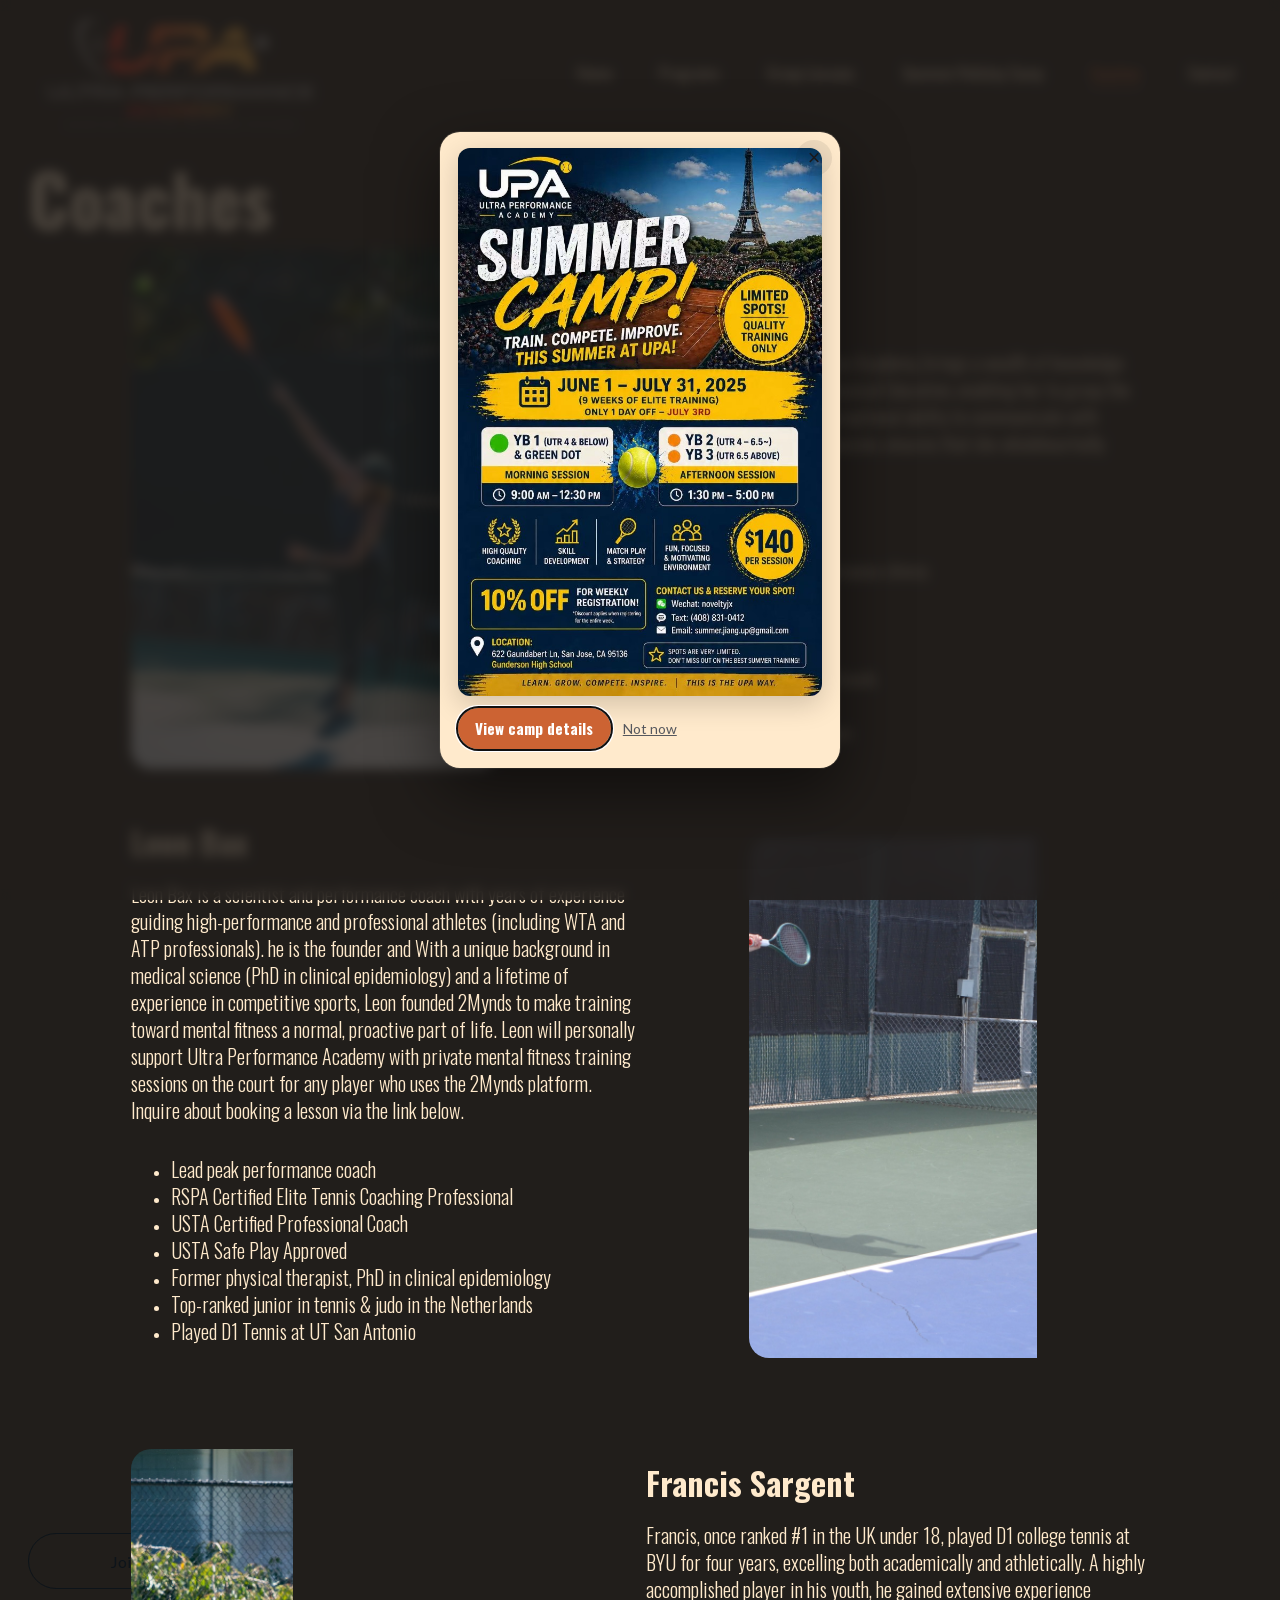
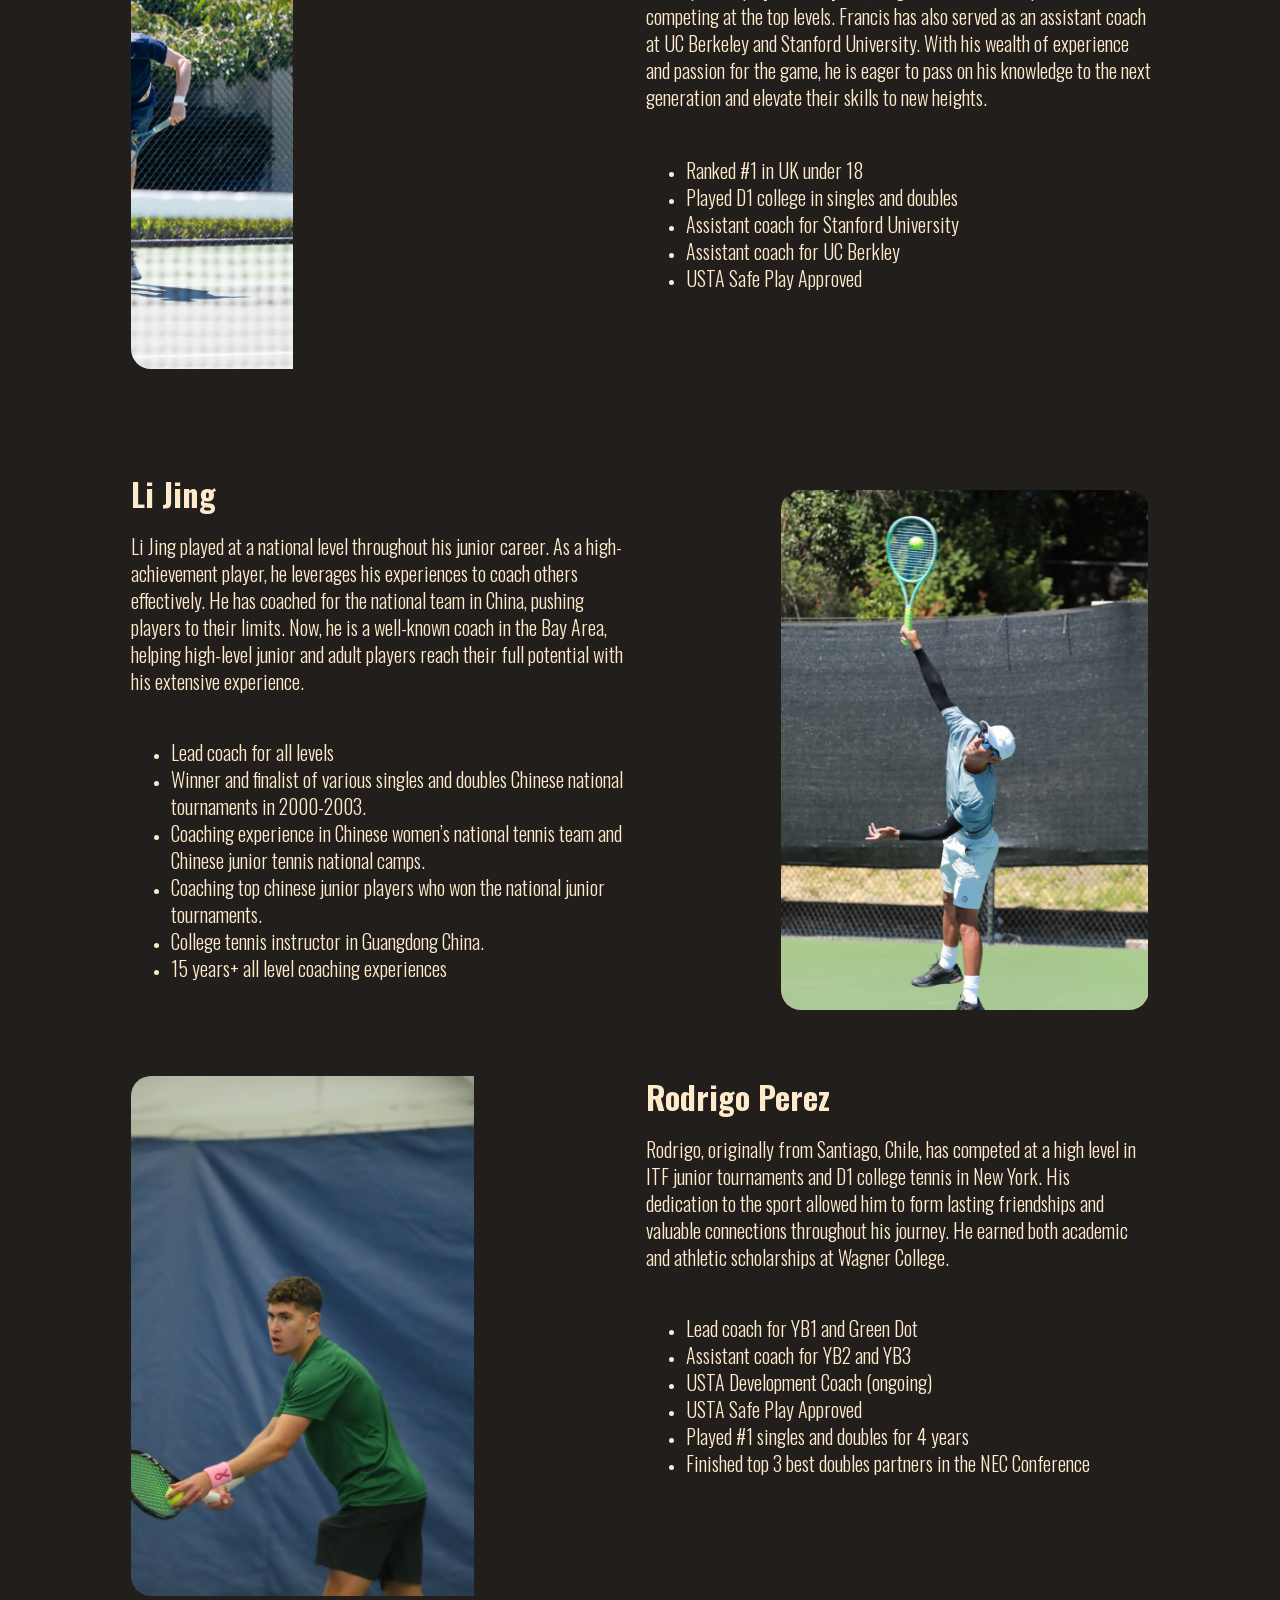
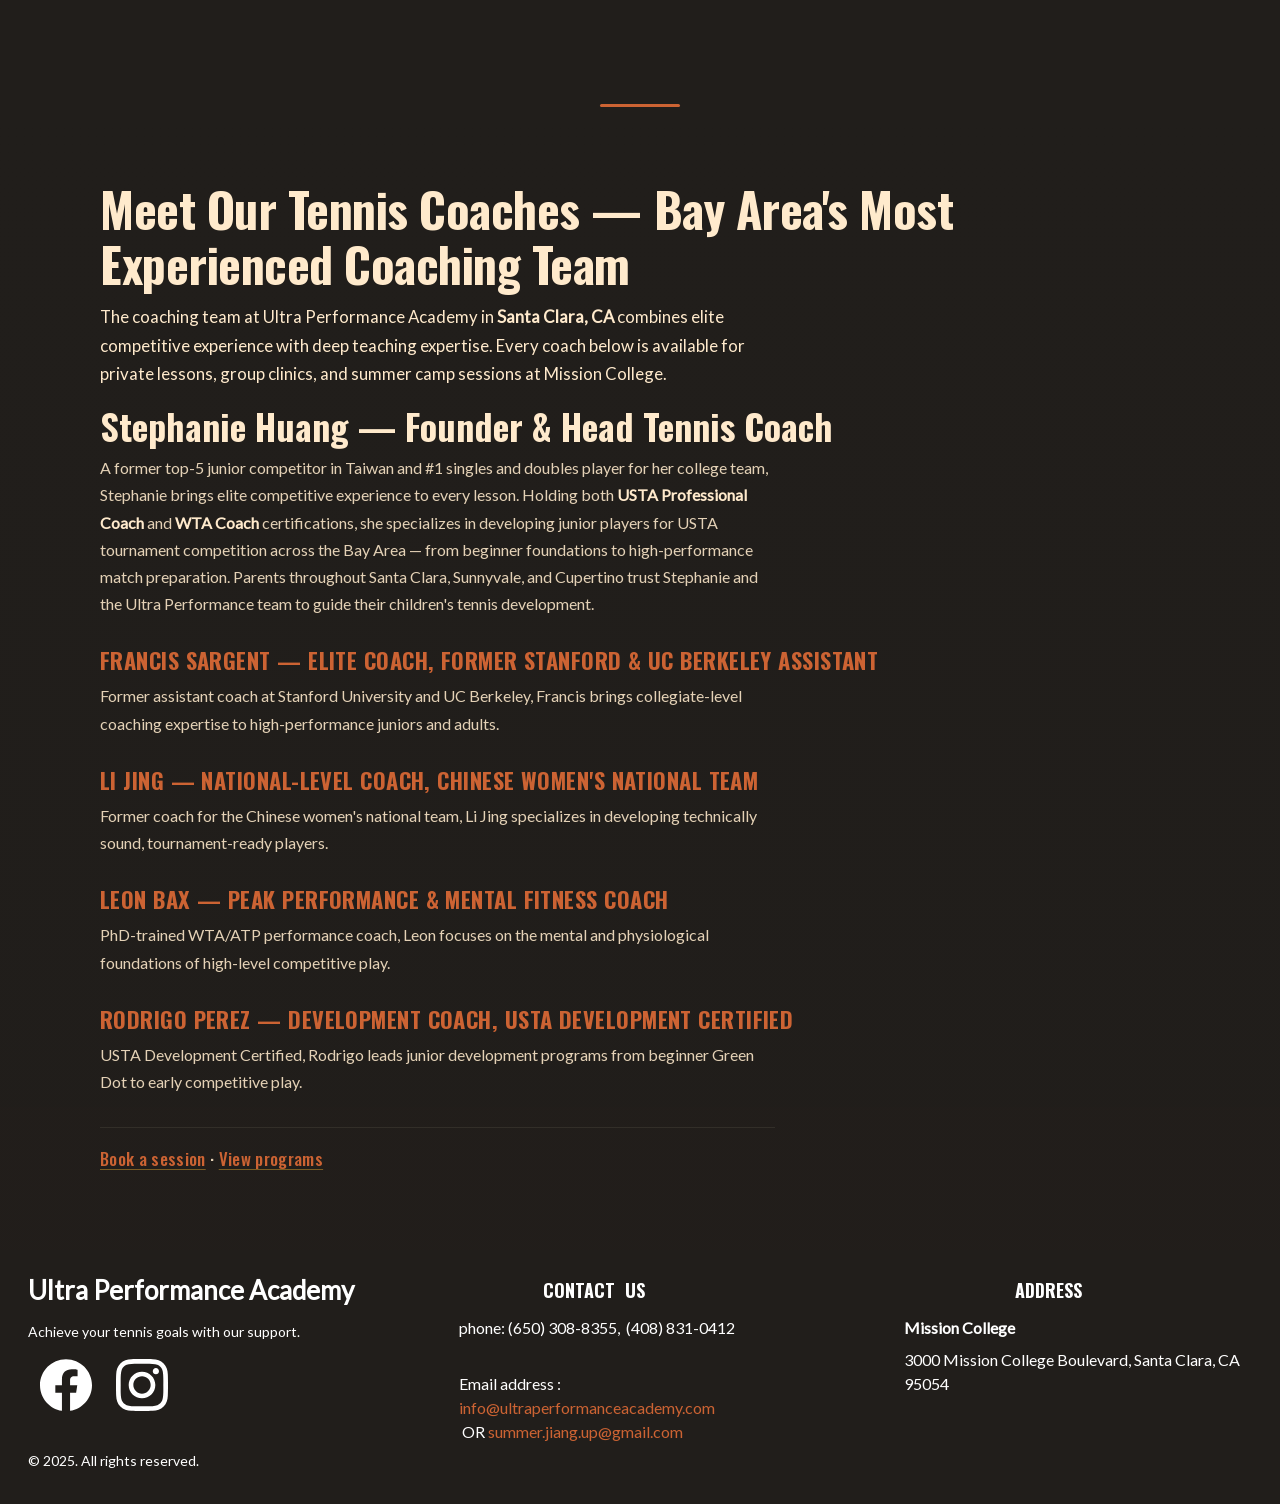
==== commit aadc5463: "Splash: image and buttons only, drop title and body copy Remove h2/description from summer camp over" ====
--- a/coaches.html
+++ b/coaches.html
@@ -46,13 +46,11 @@
 <path d="M12.0027 5.84808C8.59743 5.84808 5.85075 8.59477 5.85075 12C5.85075 15.4053 8.59743 18.1519 12.0027 18.1519C15.4079 18.1519 18.1546 15.4053 18.1546 12C18.1546 8.59477 15.4079 5.84808 12.0027 5.84808ZM12.0027 15.9996C9.80212 15.9996 8.00312 14.2059 8.00312 12C8.00312 9.7941 9.79677 8.00046 12.0027 8.00046C14.2086 8.00046 16.0022 9.7941 16.0022 12C16.0022 14.2059 14.2032 15.9996 12.0027 15.9996ZM19.8412 5.59644C19.8412 6.39421 19.1987 7.03135 18.4062 7.03135C17.6085 7.03135 16.9713 6.38885 16.9713 5.59644C16.9713 4.80402 17.6138 4.16153 18.4062 4.16153C19.1987 4.16153 19.8412 4.80402 19.8412 5.59644ZM23.9157 7.05277C23.8247 5.13063 23.3856 3.42801 21.9775 2.02522C20.5747 0.622429 18.8721 0.183388 16.9499 0.0870135C14.9689 -0.0254238 9.03112 -0.0254238 7.05008 0.0870135C5.1333 0.178034 3.43068 0.617075 2.02253 2.01986C0.614389 3.42265 0.180703 5.12527 0.0843279 7.04742C-0.0281093 9.02845 -0.0281093 14.9662 0.0843279 16.9472C0.175349 18.8694 0.614389 20.572 2.02253 21.9748C3.43068 23.3776 5.12794 23.8166 7.05008 23.913C9.03112 24.0254 14.9689 24.0254 16.9499 23.913C18.8721 23.822 20.5747 23.3829 21.9775 21.9748C23.3803 20.572 23.8193 18.8694 23.9157 16.9472C24.0281 14.9662 24.0281 9.03381 23.9157 7.05277ZM21.3564 19.0728C20.9388 20.1223 20.1303 20.9307 19.0755 21.3537C17.496 21.9802 13.7481 21.8356 12.0027 21.8356C10.2572 21.8356 6.50396 21.9748 4.92984 21.3537C3.88042 20.9361 3.07195 20.1276 2.64897 19.0728C2.02253 17.4934 2.16709 13.7455 2.16709 12C2.16709 10.2546 2.02789 6.50129 2.64897 4.92717C3.06659 3.87776 3.87507 3.06928 4.92984 2.6463C6.50931 2.01986 10.2572 2.16443 12.0027 2.16443C13.7481 2.16443 17.5014 2.02522 19.0755 2.6463C20.1249 3.06392 20.9334 3.8724 21.3564 4.92717C21.9828 6.50665 21.8383 10.2546 21.8383 12C21.8383 13.7455 21.9828 17.4987 21.3564 19.0728Z" fill="currentColor"></path>
 </svg>
 </a><!--]--></div><!----><!----><!----><!----><!----><!----><!----><!----><!----><!----><!--[--><!--]--><!--]--></div><div class="layout-element layout-element--layout layout-element transition transition--slide" style="--text:left;--align:flex-start;--justify:center;--m-element-margin:0 0 24px 0;--z-index:3;--grid-row:6/7;--grid-column:1/3;--m-grid-row:4/5;--m-grid-column:1/3;--v970c3d1a:18px;--v1df5386b:24px;" data-v-12e029d5><!--[--><!----><!----><!----><!----><!----><div class="text-box layout-element__component layout-element__component--GridTextBox" id="ai--IpMId" data-v-12e029d5 style="--v40f4658a:break-spaces;--v69742ab7:initial;--v7ff731bd:break-spaces;"><p class="body" style="color: #ffffff; --lineHeightDesktop: 1.3; --fontSizeDesktop: 14px" dir="auto">Achieve your tennis goals with our support.</p></div><!----><!----><!----><!----><!----><!----><!----><!----><!----><!----><!----><!----><!--[--><!--]--><!--]--></div><div class="layout-element layout-element--layout layout-element transition transition--slide" style="--text:left;--align:flex-start;--justify:center;--m-element-margin:0 0 24px 0;--z-index:4;--grid-row:3/4;--grid-column:7/8;--m-grid-row:8/9;--m-grid-column:1/3;--v970c3d1a:23px;--v1df5386b:22px;" data-v-12e029d5><!--[--><!----><!----><!----><!----><!----><div class="text-box layout-element__component layout-element__component--GridTextBox" id="ai-DMmvE7" data-v-12e029d5 style="--v40f4658a:break-spaces;--v69742ab7:initial;--v7ff731bd:break-spaces;"><p dir="auto" style="color: rgb(255, 255, 255); --lineHeightDesktop: 1.3; --fontSizeDesktop: 18px" class="body-small"><span style="font-family: Oswald; font-weight: 400"><strong>contact  US</strong></span></p></div><!----><!----><!----><!----><!----><!----><!----><!----><!----><!----><!----><!----><!--[--><!--]--><!--]--></div><div class="layout-element layout-element--layout layout-element transition transition--slide" style="--text:left;--align:flex-start;--justify:center;--m-element-margin:0 0 24px 0;--z-index:5;--grid-row:3/4;--grid-column:11/12;--m-grid-row:14/15;--m-grid-column:1/3;--v970c3d1a:23px;--v1df5386b:22px;" data-v-12e029d5><!--[--><!----><!----><!----><!----><!----><div class="text-box layout-element__component layout-element__component--GridTextBox" id="ai-1KKXez" data-v-12e029d5 style="--v40f4658a:break-spaces;--v69742ab7:initial;--v7ff731bd:break-spaces;"><p dir="auto" style="color: rgb(255, 255, 255); --lineHeightDesktop: 1.3; --fontSizeDesktop: 18px" class="body-small"><span style="font-family: Oswald; font-weight: 700"><strong>ADDRESS</strong></span></p></div><!----><!----><!----><!----><!----><!----><!----><!----><!----><!----><!----><!----><!--[--><!--]--><!--]--></div><div class="layout-element layout-element--layout layout-element transition transition--slide" style="--text:left;--align:flex-start;--justify:center;--m-element-margin:0 0 24px 0;--z-index:6;--grid-row:5/12;--grid-column:5/9;--m-grid-row:10/11;--m-grid-column:1/3;--v970c3d1a:128px;--v1df5386b:128px;" data-v-12e029d5><!--[--><!----><!----><!----><!----><!----><div class="text-box layout-element__component layout-element__component--GridTextBox" id="ai-dmyfGE" data-v-12e029d5 style="--v40f4658a:break-spaces;--v69742ab7:initial;--v7ff731bd:break-spaces;"><p dir="auto" style="color: rgb(255, 255, 255); margin-bottom: 32px" class="body">phone: ‪(650) 308-8355, ‪ (408) 831-0412</p><p dir="auto" style="color: rgb(255, 255, 255); letter-spacing: normal; margin-bottom: 0px" class="body">Email address : <a href="mailto:info@ultraperformanceacademy.com">info@ultraperformanceacademy.com</a></p><p dir="auto" style="color: rgb(255, 255, 255); letter-spacing: normal; margin-bottom: 0px" class="body"> OR <a href="mailto:summer.jiang.up@gmail.com">summer.jiang.up@gmail.com</a></p></div><!----><!----><!----><!----><!----><!----><!----><!----><!----><!----><!----><!----><!--[--><!--]--><!--]--></div><div class="layout-element layout-element--layout layout-element transition transition--slide" style="--text:left;--align:flex-start;--justify:center;--m-element-margin:0 0 24px 0;--z-index:7;--grid-row:13/14;--grid-column:1/6;--m-grid-row:16/17;--m-grid-column:1/3;--v970c3d1a:18px;--v1df5386b:24px;" data-v-12e029d5><!--[--><!----><!----><!----><!----><!----><div class="text-box layout-element__component layout-element__component--GridTextBox" id="ai-dn2DAU" data-v-12e029d5 style="--v40f4658a:break-spaces;--v69742ab7:initial;--v7ff731bd:break-spaces;"><p class="body" style="color: #ffffff; --lineHeightDesktop: 1.3; --fontSizeDesktop: 14px" dir="auto">© 2025. All rights reserved.</p></div><!----><!----><!----><!----><!----><!----><!----><!----><!----><!----><!----><!----><!--[--><!--]--><!--]--></div><div class="layout-element layout-element--layout layout-element transition transition--slide" style="--text:left;--align:flex-start;--justify:center;--m-element-margin:0 0 24px 0;--z-index:8;--grid-row:5/11;--grid-column:10/13;--m-grid-row:12/13;--m-grid-column:1/3;--v970c3d1a:113px;--v1df5386b:112px;" data-v-12e029d5><!--[--><!----><!----><!----><!----><!----><div class="text-box layout-element__component layout-element__component--GridTextBox" id="zQIr0T" data-v-12e029d5 style="--v40f4658a:break-spaces;--v69742ab7:initial;--v7ff731bd:break-spaces;"><p dir="auto" style="color: rgb(255, 255, 255); letter-spacing: normal; margin-bottom: 8px" class="body"><span style="color: inherit; font-weight: 700"><strong>Mission College</strong></span></p><p dir="auto" style="color: rgb(255, 255, 255); letter-spacing: normal; margin-bottom: 32px" class="body">3000 Mission College Boulevard, Santa Clara, CA 95054</p></div><!----><!----><!----><!----><!----><!----><!----><!----><!----><!----><!----><!----><!--[--><!--]--><!--]--></div><!--]--><!--]--></div><!----><!----><!----><!----><!----><!----><!----></section><!--]--></div><!----><!----></main><!----><!----><!--]--><!--astro:end--></astro-island> <astro-island uid="Z2vAfIf" component-url="assets/astro/Integrations.BJieUFMK.js" component-export="default" renderer-url="assets/astro/client.CLV3Binp.js" props="{&quot;siteMeta&quot;:[0,{&quot;version&quot;:[0,201],&quot;template&quot;:[0,&quot;aigenerated&quot;],&quot;metaTitle&quot;:[0,&quot;Ultra Performance Academy&quot;],&quot;aiWebsiteType&quot;:[0,&quot;Business&quot;],&quot;defaultLocale&quot;:[0,&quot;system&quot;],&quot;isPrivateModeActive&quot;:[0,false],&quot;demoEcommerceStoreId&quot;:[0,&quot;demo_01G0E9P2R0CFTNBWEEFCEV8EG5&quot;],&quot;shouldAddWWWPrefixToDomain&quot;:[0,false]}]}" ssr client="only" opts="{&quot;name&quot;:&quot;Integrations&quot;,&quot;value&quot;:&quot;vue&quot;}"></astro-island> </div>  <script src="assets/astro/header-scroll-polyfill.js"></script><script src="assets/astro/mobile-nav-polyfill.js"></script><!--upa-summer-splash-->
-<div class="upa-summer-splash" id="upa-summer-splash" role="dialog" aria-modal="true" aria-labelledby="upa-splash-title" aria-describedby="upa-splash-desc" hidden>
+<div class="upa-summer-splash" id="upa-summer-splash" role="dialog" aria-modal="true" aria-label="2026 summer camp" hidden>
   <div class="upa-summer-splash__backdrop" data-close-splash tabindex="-1"></div>
   <div class="upa-summer-splash__panel">
     <button type="button" class="upa-summer-splash__close" data-close-splash aria-label="Close">&times;</button>
     <img class="upa-summer-splash__img" src="assets/site/2026-summer-camp-flyer.png" alt="2026 Ultra Performance Academy summer tennis camp flyer" loading="eager" decoding="async" width="800" height="1030">
-    <h2 id="upa-splash-title" class="upa-summer-splash__title">2026 Summer Tennis Camp</h2>
-    <p id="upa-splash-desc" class="upa-summer-splash__desc">Nine weeks of junior training at Gunderson High School, San Jose — June 1 through July 31.</p>
     <div class="upa-summer-splash__actions">
       <a href="summerholiday-camp.html#camp-2026" class="upa-summer-splash__cta">View camp details</a>
       <button type="button" class="upa-summer-splash__later" data-close-splash>Not now</button>
--- a/css/styles.css
+++ b/css/styles.css
@@ -1271,25 +1271,8 @@
   width: 100%;
   height: auto;
   border-radius: 12px;
-  margin: 0 0 0.85rem;
+  margin: 0 0 0.75rem;
   box-shadow: 0 8px 28px rgba(0, 0, 0, 0.18);
-}
-
-.upa-summer-splash__title {
-  font-family: var(--font-head);
-  font-size: var(--fs-h3);
-  font-weight: var(--fw-bold);
-  margin: 0 0 0.35rem;
-  padding-right: 2rem;
-  color: var(--text-dark);
-}
-
-.upa-summer-splash__desc {
-  font-family: var(--font-body);
-  font-size: var(--fs-p3);
-  line-height: var(--lh-snug);
-  margin: 0 0 1rem;
-  color: var(--text-muted);
 }
 
 .upa-summer-splash__actions {
